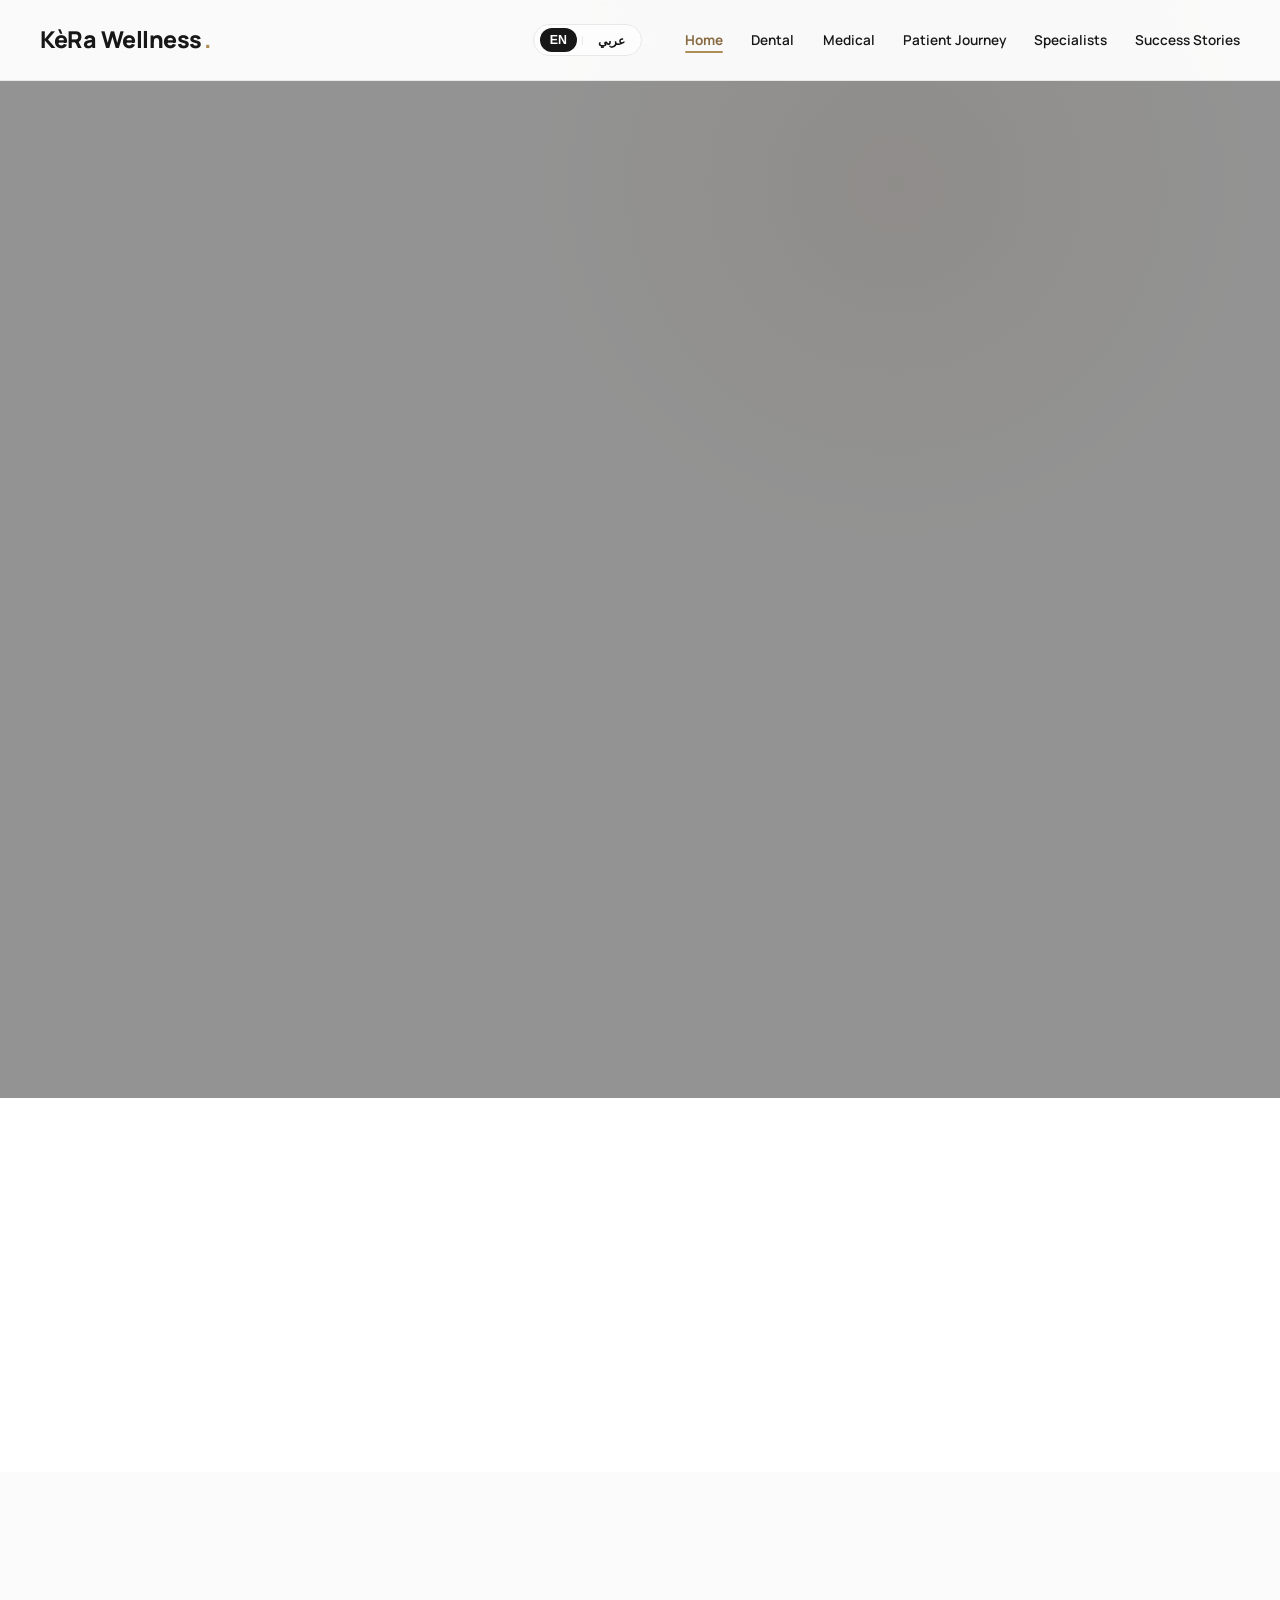
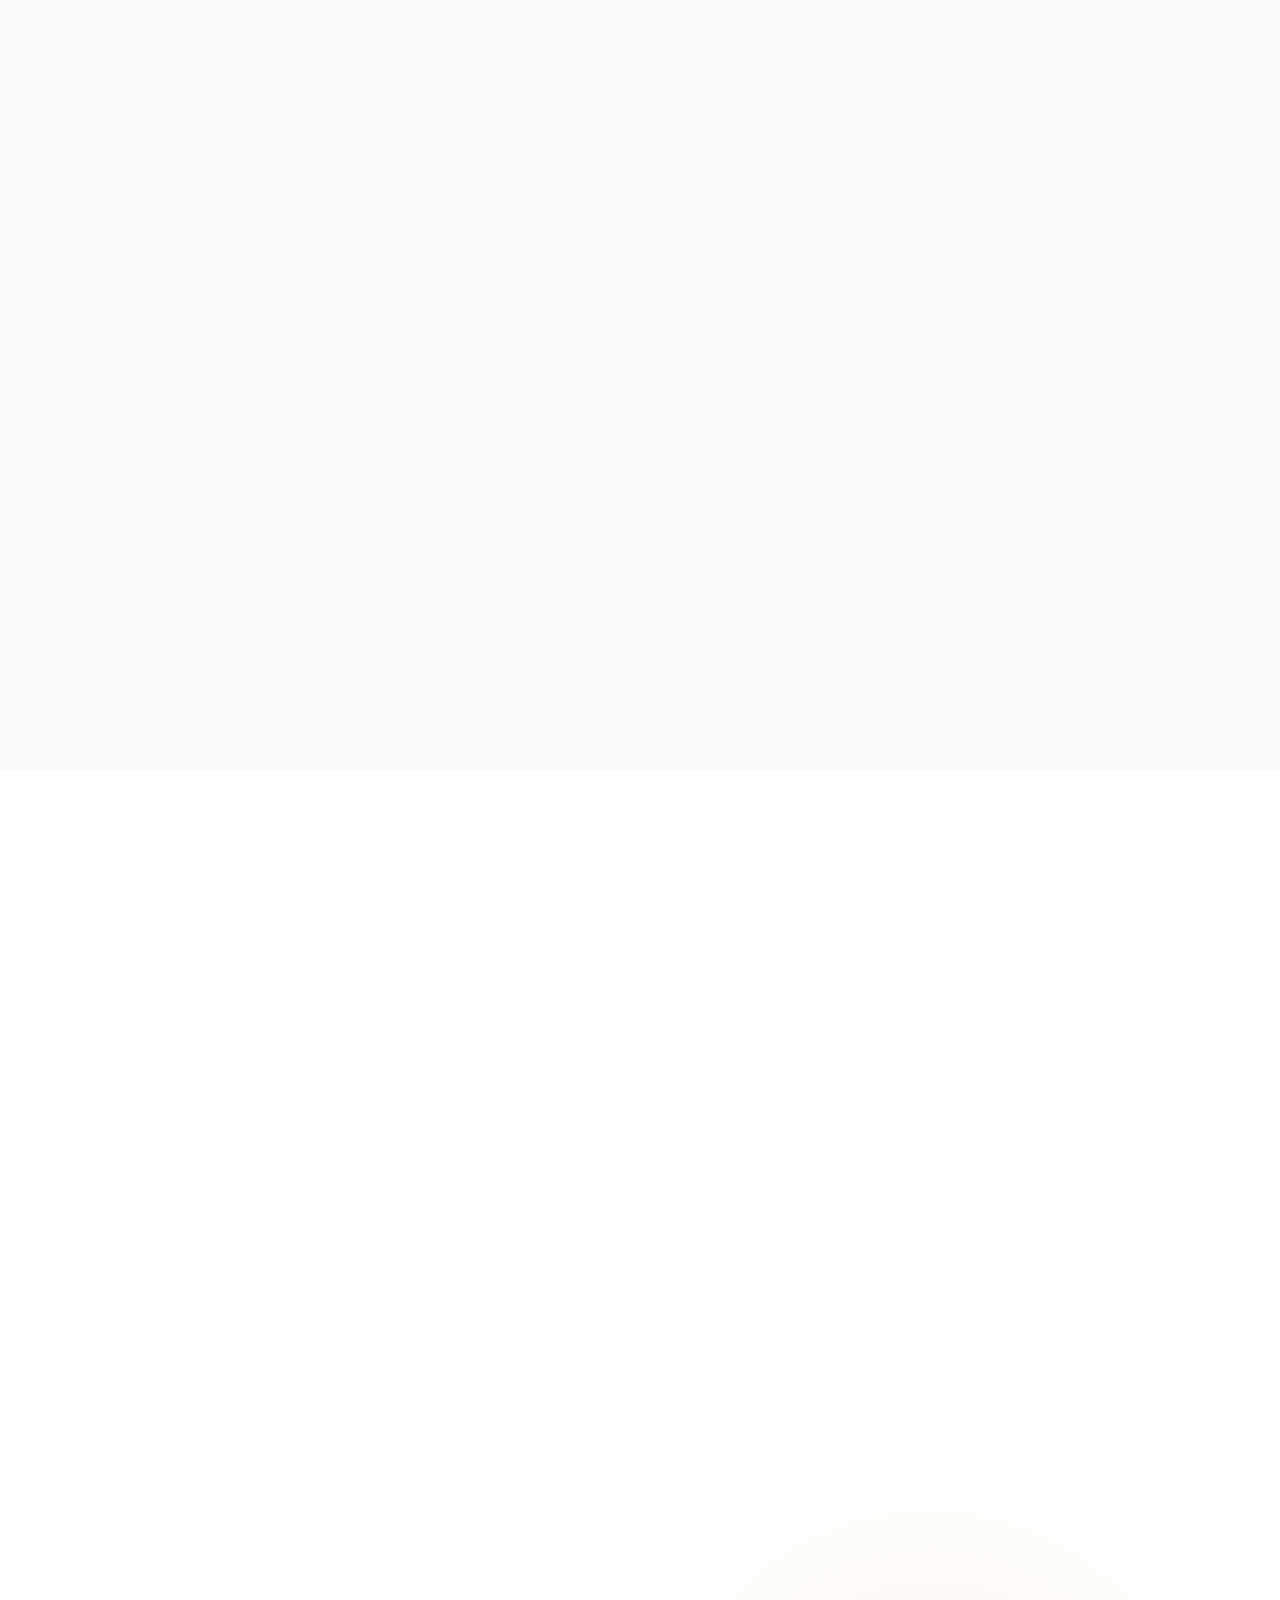
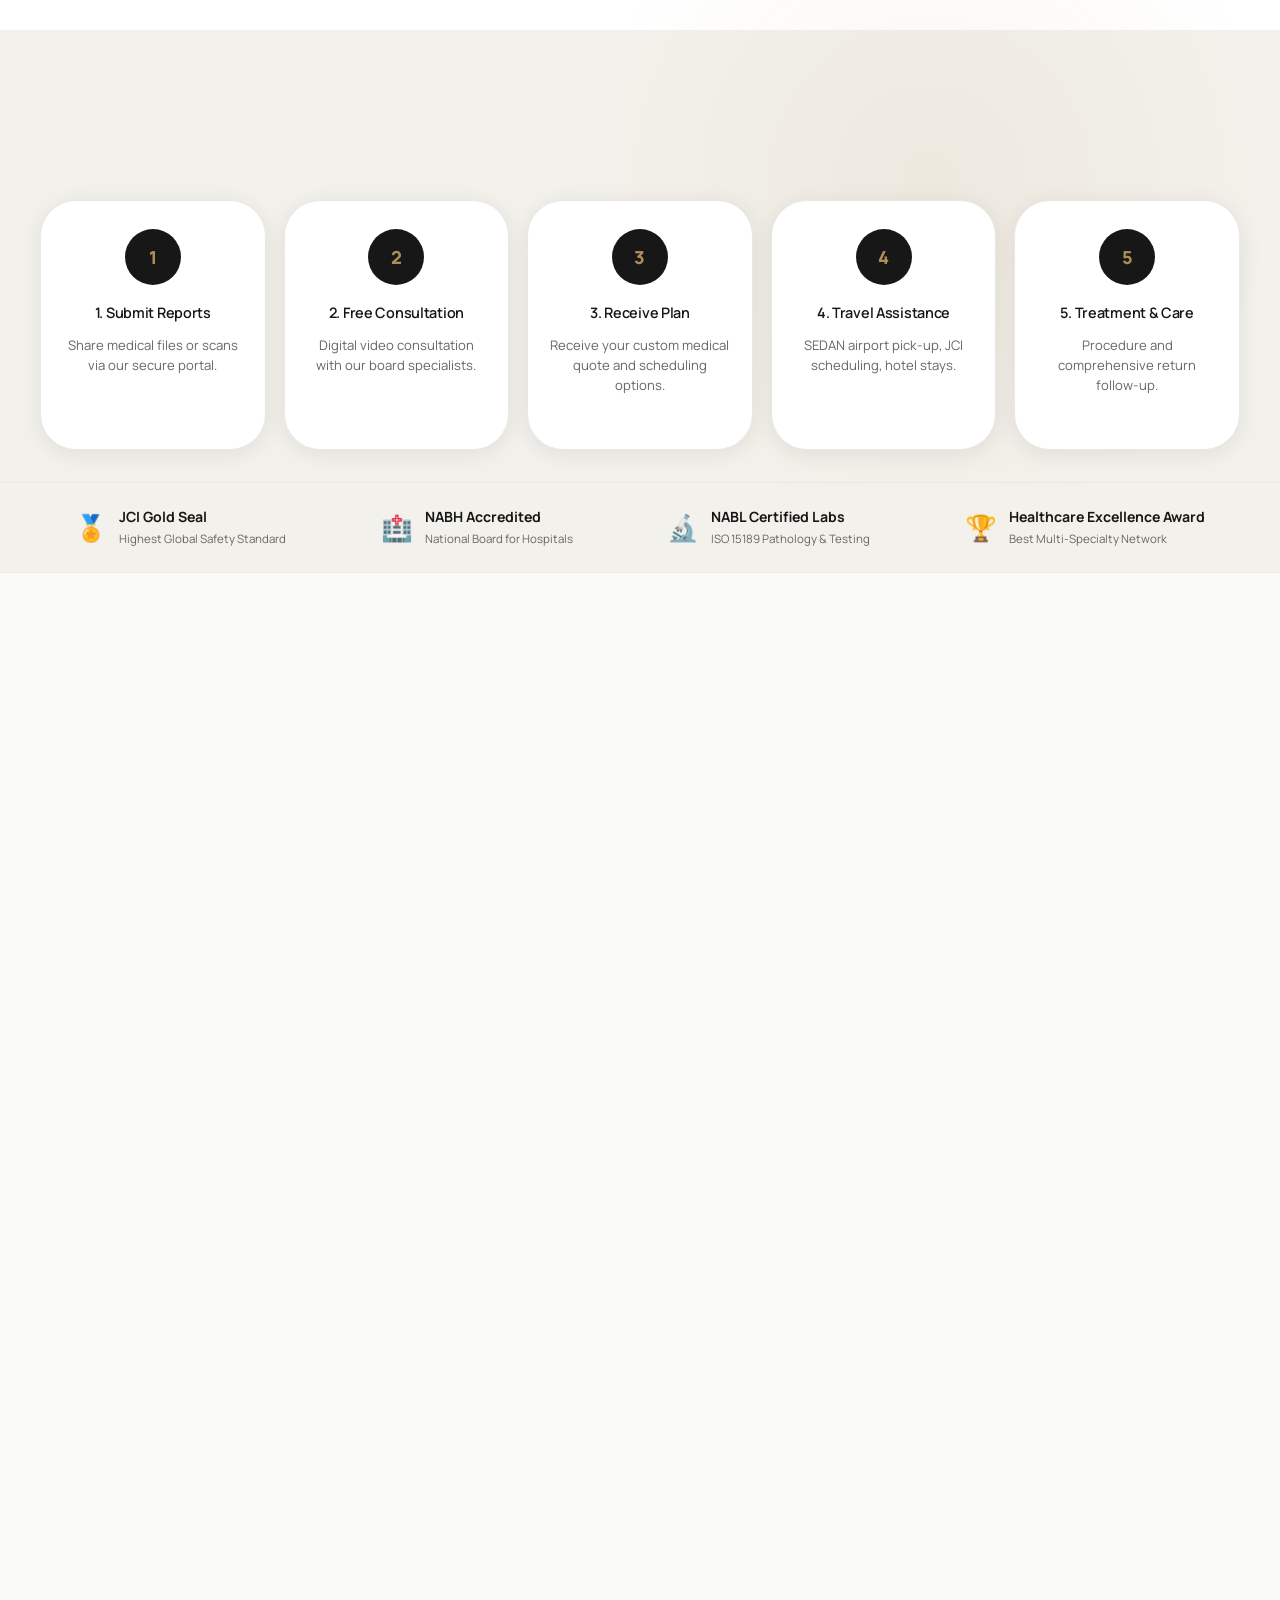
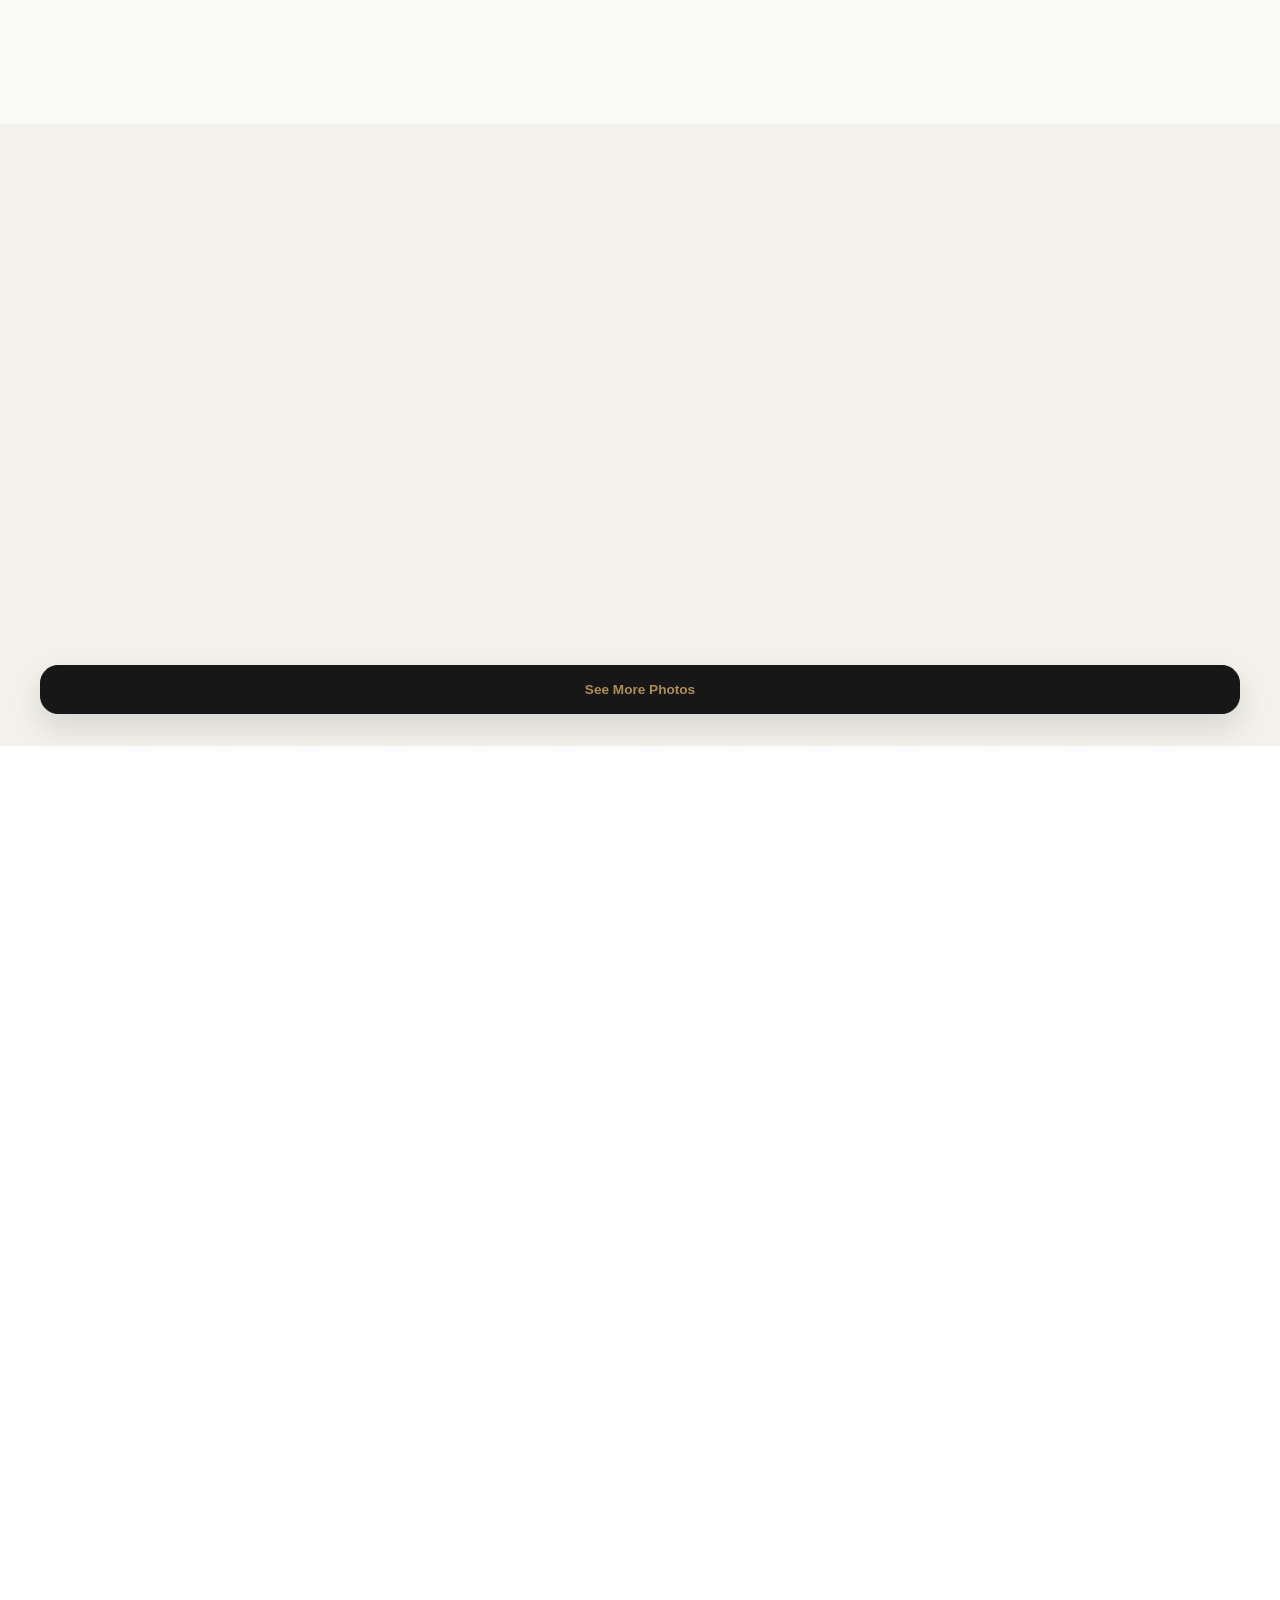
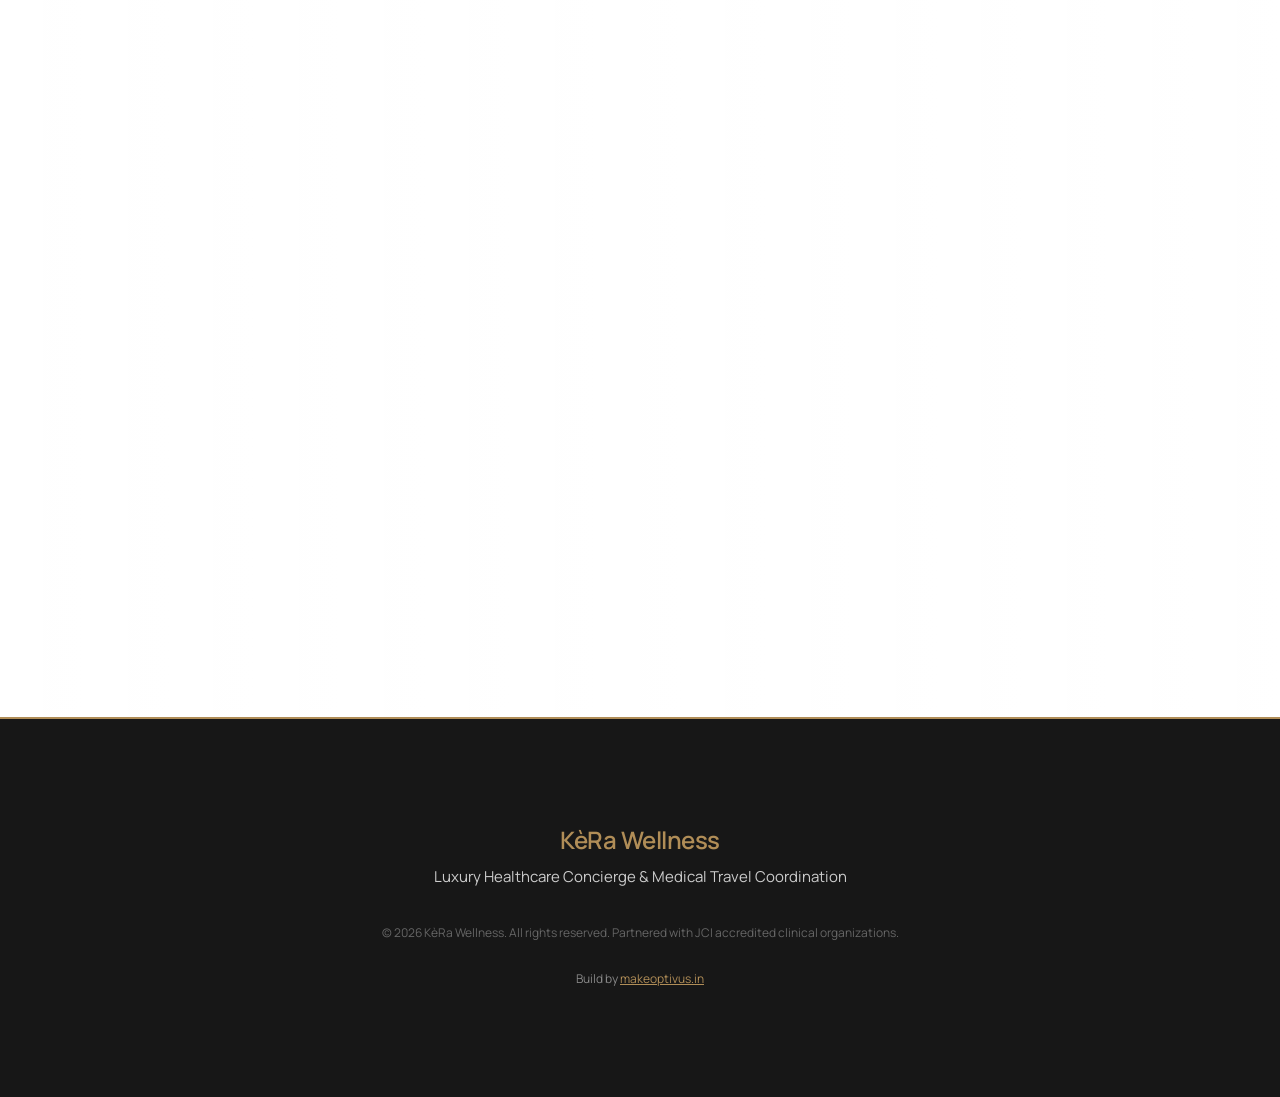
==== index.html @ e4a244b5 "Add responsive doctors directory with compact 2x2 mobile grid and fix image assets" ====
<!DOCTYPE html>
<html lang="en">

<head>
  <meta charset="UTF-8">
  <meta name="viewport" content="width=device-width, initial-scale=1.0">
  <title>Global Dental Tourism in India | Save up to 80% on Implants &amp; Smile Makeovers | KèRa Wellness</title>
  <meta name="description"
    content="World-class dental tourism in India for international patients from USA, UK, Australia, Europe &amp; UAE. Save 70% to 80% on Nobel Biocare implants, veneers, and All-on-4 in JCI-accredited clinics.">
  <link rel="canonical" href="https://kerawellness.in/">
  
  <!-- OpenGraph Meta Tags -->
  <meta property="og:title" content="Global Dental Tourism in India | Save up to 80% on Implants &amp; Smile Makeovers | KèRa Wellness">
  <meta property="og:description" content="World-class dental tourism in India for international patients from USA, UK, Australia, Europe &amp; UAE. Save 70% to 80% on Nobel Biocare implants, veneers, and All-on-4 in JCI-accredited clinics.">
  <meta property="og:image" content="https://kerawellness.in/assets/images/og-image.png">
  <meta property="og:url" content="https://kerawellness.in/">
  <meta property="og:type" content="website">
  <meta property="og:site_name" content="KèRa Wellness">
  <meta property="og:locale" content="en_US">

  <!-- Schema.org Structured Data -->
  <script type="application/ld+json">
  {
    "@context": "https://schema.org",
    "@type": "MedicalBusiness",
    "name": "KèRa Wellness - Dental Tourism",
    "alternateName": "Kera Wellness Dental Tourism",
    "url": "https://kerawellness.in/",
    "logo": "https://kerawellness.in/assets/images/og-image.png",
    "description": "World-class dental tourism in India for international patients from USA, UK, Australia, Europe & UAE. Save up to 80% on implants, smile makeovers, veneers, and full-mouth rehabilitation in JCI accredited clinics.",
    "telephone": "+91-99411-94191",
    "contactPoint": {
      "@type": "ContactPoint",
      "telephone": "+91-99411-94191",
      "contactType": "customer service",
      "availableLanguage": ["en", "ar"]
    },
    "sameAs": [
      "https://wa.me/919941194191"
    ]
  }
  </script>

  <link rel="preconnect" href="https://fonts.googleapis.com">
  <link rel="preconnect" href="https://fonts.gstatic.com" crossorigin>
  <link href="https://fonts.googleapis.com/css2?family=Manrope:wght@300;400;500;600;700;800&family=Cairo:wght@400;600;700;800&display=swap"
    rel="stylesheet">
  <link rel="stylesheet" href="./assets/css/styles.min.css">
  <script src="./assets/js/language-switch.min.js"></script>
  <style>
    /* Styling adjustments specifically for the Black, Gold and White Luxury look */
    html, body {
      overflow-x: hidden;
      overflow-x: clip;
      max-width: 100vw;
      width: 100%;
      margin: 0;
      padding: 0;
      box-sizing: border-box;
    }
    body {
      background: var(--white);
      color: var(--text-dark);
    }
    nav {
      position: fixed;
      top: 0;
      left: 0;
      right: 0;
      width: 100%;
      max-width: 100vw;
      box-sizing: border-box;
      background: rgba(255, 255, 255, 0.95);
      border-bottom: 1.5px solid var(--border-gray);
      z-index: 999;
    }
    .hero {
      position: relative;
      width: 100% !important;
      max-width: 100vw !important;
      box-sizing: border-box !important;
      color: white;
      padding-top: clamp(6.25rem, 12vw, 8rem);
      min-height: 85svh;
      display: flex;
      align-items: center;
      overflow: hidden;
      background: transparent !important;
    }
    .video-background {
      position: absolute;
      top: 0;
      left: 0;
      right: 0;
      bottom: 0;
      width: 100% !important;
      min-width: 100% !important;
      height: 100%;
      z-index: 1;
      overflow: hidden;
    }
    .video-background video {
      width: 100%;
      height: 100%;
      min-width: 100%;
      object-fit: cover;
      opacity: 0;
      filter: saturate(0.95) contrast(1.05);
      transition: opacity 0.8s ease;
    }
    .video-background video.is-loaded {
      opacity: 1;
    }
    .video-overlay {
      position: absolute;
      top: 0;
      left: 0;
      right: 0;
      bottom: 0;
      width: 100% !important;
      min-width: 100% !important;
      height: 100%;
      background: rgba(17, 17, 17, 0.45);
      z-index: 2;
    }
    .hero .container {
      position: relative;
      z-index: 3;
      width: 100% !important;
      max-width: 1280px;
      margin: 0 auto;
      box-sizing: border-box;
    }
    .hero h1 {
      color: white;
    }
    .hero p {
      color: rgba(255, 255, 255, 0.82);
    }
    .hero-badge {
      background: rgba(17, 17, 17, 0.52);
      color: white;
      border: 1px solid rgba(255, 255, 255, 0.12);
    }
    .hero-box {
      background: rgba(17, 17, 17, 0.52);
      border: 1px solid rgba(255, 255, 255, 0.12);
      color: white;
    }
    .hero-box h3 {
      color: white;
    }
    .hero-box p {
      color: rgba(255, 255, 255, 0.78);
    }
    .btn-outline {
      color: var(--black);
      border: 2px solid var(--black);
    }
    .btn-outline:hover {
      background: rgba(0,0,0,0.05);
    }
    .why-us {
      background: var(--white) !important;
      color: var(--text-dark) !important;
    }
    .why-us h2 {
      color: var(--black) !important;
    }
    .why-us p {
      color: var(--text-muted) !important;
    }
    .why-card {
      background: var(--bg-secondary);
      border: 1.5px solid var(--border-gray);
    }
    .why-card h3 {
      color: var(--black);
    }
    .why-card p {
      color: var(--text-muted);
    }
    .process {
      background: var(--bg-secondary) !important;
      color: var(--text-dark) !important;
    }
    .process h2 {
      color: var(--black) !important;
    }
    .process-card {
      background: var(--white);
      border: 1.5px solid var(--border-gray);
      text-align: center;
      align-items: center;
    }
    .process-card h3 {
      color: var(--black);
    }
    .process-card p {
      color: var(--text-muted);
    }
    .process-number {
      background: var(--black);
      color: var(--gold);
    }
    .process-line {
      background: linear-gradient(to right, var(--gold), rgba(var(--gold-rgb), 0));
    }
    .cta {
      background: linear-gradient(to right, rgba(255,255,255,0.92), rgba(255,255,255,0.98)),
                  url("https://images.unsplash.com/photo-1520607162513-77705c0f0d4a?q=80&w=2200&auto=format&fit=crop") center/cover no-repeat;
      color: var(--text-dark);
    }
    .cta h2 {
      color: var(--black);
    }
    .cta p {
      color: var(--text-muted);
    }
    form {
      background: var(--bg-secondary);
      border: 1.5px solid var(--gold);
    }
    .form-label {
      color: var(--black);
    }
    input, select, textarea {
      border: 1px solid var(--border-gray);
    }
    .form-note {
      color: var(--text-muted);
    }
    footer {
      background: var(--black);
      border-top: 2px solid var(--gold);
    }
  </style>
</head>

<body>

  <!-- Floating Consultation Callback Trigger (Callback Modal is active on desktop) -->
  <button class="floating-callback-btn" id="openCallbackBtn" aria-label="Request Instant Callback">
    <svg fill="currentColor" viewBox="0 0 24 24">
      <path d="M6.62 10.79a15.15 15.15 0 0 0 6.59 6.59l2.2-2.2a1 1 0 0 1 1.11-.27 11.36 11.36 0 0 0 3.58.57 1 1 0 0 1 1 1V20a1 1 0 0 1-1 1A17 17 0 0 1 3 4a1 1 0 0 1 1-1h3.5a1 1 0 0 1 1 1 11.36 11.36 0 0 0 .57 3.58 1 1 0 0 1-.27 1.11z"/>
    </svg>
  </button>

  <!-- Instant Callback Modal -->
  <div class="callback-modal" id="callbackModal">
    <div class="callback-modal-content">
      <button class="callback-modal-close" id="closeCallbackBtn" aria-label="Close modal">&times;</button>
      <h3 class="lang-en">Instant VIP Callback</h3>
      <h3 class="lang-ar">اتصال فوري لكبار الشخصيات</h3>
      <p class="lang-en">Enter your details below. A dedicated healthcare coordinator will call you back on WhatsApp within 15 minutes.</p>
      <p class="lang-ar">أدخل بياناتك أدناه. سيتصل بك منسق رعاية صحية مخصص على واتساب في غضون 15 دقيقة.</p>
      <form id="modalCallbackForm">
        <input type="text" name="name" class="lang-en" placeholder="Your Name" required>
        <input type="text" name="name_ar" class="lang-ar" placeholder="الاسم الكامل" required>
        <input type="tel" name="phone" placeholder="WhatsApp (e.g. +971...)" required>
        <button type="submit" class="btn btn-primary" style="width: 100%; background: var(--black); color: var(--gold); border-color: var(--black);">
          <span class="lang-en">Request Callback Now</span>
          <span class="lang-ar">طلب اتصال الآن</span>
        </button>
      </form>
      <div id="modalSuccess" style="display: none; color: #16a34a; margin-top: 15px; font-weight: 700;">
        <span class="lang-en">✓ Request received! We will call you shortly.</span>
        <span class="lang-ar">✓ تم استلام الطلب! سنتصل بك قريبًا.</span>
      </div>
    </div>
  </div>

  <!-- Patient Review Modal -->
  <div class="review-modal" id="reviewModal" onclick="closeReviewModal(event)">
    <div class="review-modal-content" onclick="event.stopPropagation()">
      <button type="button" class="review-modal-close" onclick="closeReviewModal()" aria-label="Close review">&times;</button>
      <div class="review-modal-header">
        <div class="review-modal-avatar" id="modalAvatar">M</div>
        <div class="review-modal-info">
          <h3 id="modalName">PATIENT NAME</h3>
          <div class="stars" style="color: var(--gold); font-size: 13px; margin-top: 3px;">&#9733;&#9733;&#9733;&#9733;&#9733;</div>
        </div>
      </div>
      <div class="review-modal-body" id="modalText"></div>
    </div>
  </div>

  <!-- Persistent Mobile Bottom Sticky CTA -->
  <div class="mobile-sticky-cta">
    <a href="https://wa.me/919941194191" class="btn btn-whatsapp" target="_blank" rel="noopener noreferrer">
      <span class="lang-en">WhatsApp</span>
      <span class="lang-ar">واتساب</span>
    </a>
    <button class="btn btn-primary" id="mobileCallbackTrigger" style="background: var(--black); color: var(--gold); border-color: var(--black);">
      <span class="lang-en">Free Consultation</span>
      <span class="lang-ar">استشارة مجانية</span>
    </button>
  </div>

  <nav>
    <div class="container nav-wrapper">
      <a href="index.html" class="logo" style="color: var(--black);">KèRa Wellness<span style="color: var(--gold);">.</span></a>
      <div class="nav-links">
        <div class="lang-switcher lang-switcher-desktop">
          <button onclick="setLanguage('en')" class="lang-btn btn-lang-en active" id="btn-lang-en">EN</button>
          <span>|</span>
          <button onclick="setLanguage('ar')" class="lang-btn btn-lang-ar" id="btn-lang-ar">عربي</button>
        </div>
        <a href="index.html" class="lang-en active">Home</a>
        <a href="index.html" class="lang-ar active">الرئيسية</a>
        <a href="assets/dental.html" class="lang-en">Dental</a>
        <a href="assets/dental.html" class="lang-ar">طب الأسنان</a>
        <a href="assets/medical.html" class="lang-en">Medical</a>
        <a href="assets/medical.html" class="lang-ar">الطب العام</a>
        <a href="#journey" class="lang-en">Patient Journey</a>
        <a href="#journey" class="lang-ar">رحلة المريض</a>
        <a href="assets/doctors.html" class="lang-en">Specialists</a>
        <a href="assets/doctors.html" class="lang-ar">الأطباء</a>
        <a href="#testimonials" class="lang-en">Success Stories</a>
        <a href="#testimonials" class="lang-ar">قصص النجاح</a>
      </div>
      <div class="lang-switcher lang-switcher-mobile">
        <button onclick="setLanguage('en')" class="lang-btn btn-lang-en active">EN</button>
        <span>|</span>
        <button onclick="setLanguage('ar')" class="lang-btn btn-lang-ar">عربي</button>
      </div>
      <button class="burger-menu-btn" id="burgerMenuBtn" aria-label="Toggle Menu">
        <span></span>
        <span></span>
        <span></span>
      </button>
    </div>
  </nav>

  <!-- Hero Section -->
  <section class="hero">
    <div class="video-background">
      <video autoplay muted loop playsinline preload="auto" id="heroVideo" referrerpolicy="no-referrer">
        <source src="assets/videos/homepage.mp4" type="video/mp4">
      </video>
      <div class="video-overlay"></div>
    </div>
    <div class="container">
      <div class="hero-content" data-reveal style="max-width: 860px; position: relative; z-index: 3;">
        <div class="hero-badge">
          <span class="lang-en">Global Dental Tourism Concierge</span>
          <span class="lang-ar">بوابة سياحة الأسنان العلاجية العالمية</span>
        </div>
        <h1>
          <span class="lang-en">World-Class Dental Care at 70% to 80% Less Than US, UK &amp; UAE</span>
          <span class="lang-ar">احصل على رعاية أسنان عالمية بتوفير يصل إلى 80% مقارنة بأمريكا وبريطانيا ودبي</span>
        </h1>
        <p class="lang-en">Save up to 80% on premium Nobel Biocare &amp; Straumann implants, E-max veneers, and smile makeovers in internationally accredited JCI partner clinics. Complete luxury concierge with airport VIP transfers, hotel stays, and English/Arabic support.</p>
        <p class="lang-ar">وفر حتى 80% على أنظمة زراعة الأسنان Nobel Biocare و Straumann وفينير إيماكس في أرقى العيادات المعتمدة من JCI. تشمل خدماتنا ترتيبات السفر الفاخرة والاستقبال من المطار والإقامة الفندقية والمتابعة المستمرة.</p>
        <div class="hero-buttons">
          <a href="#consultation" class="btn btn-primary" style="background: var(--black); color: var(--gold); border-color: var(--black);">
            <span class="lang-en">Get Free Treatment Plan</span>
            <span class="lang-ar">احصل على خطة علاج مجانية</span>
          </a>
          <a href="https://wa.me/919941194191" class="btn btn-whatsapp" target="_blank" rel="noopener noreferrer">
            <span class="lang-en">Chat on WhatsApp</span>
            <span class="lang-ar">تحدث معنا على واتساب</span>
          </a>
        </div>
        <div class="hero-bottom" style="margin-top: 1rem;">
          <div class="hero-box">
            <h3 class="lang-en">Global Patients</h3>
            <h3 class="lang-ar">مرضى حول العالم</h3>
            <p class="lang-en">USA, UK, AUS &amp; GCC</p>
            <p class="lang-ar">أمريكا، بريطانيا، والخليج</p>
          </div>
          <div class="hero-box">
            <h3 class="lang-en">Up to 80% Savings</h3>
            <h3 class="lang-ar">توفير حتى 80%</h3>
            <p class="lang-en">India Cost Advantage</p>
            <p class="lang-ar">الميزة التنافسية للتكلفة في الهند</p>
          </div>
          <div class="hero-box">
            <h3 class="lang-en">World-Class Quality</h3>
            <h3 class="lang-ar">جودة معتمدة دولياً</h3>
            <p class="lang-en">JCI &amp; NABH Trust</p>
            <p class="lang-ar">اعتماد JCI و NABH الموثوق</p>
          </div>
        </div>
      </div>
    </div>
  </section>

  <!-- Section 2: Treatment Selector (funnel gateway) -->
  <section class="treatment-selector" style="background: #ffffff; padding: var(--section-py) 0;">
    <div class="container">
      <div class="section-title" data-reveal>
        <h2 class="lang-en">Select Your Care Specialty</h2>
        <h2 class="lang-ar">اختر تخصصك الطبي</h2>
        <p class="lang-en">Which medical category are you looking for? Tap to view sub-treatments and link to dedicated resources.</p>
        <p class="lang-ar">ما هي الفئة الطبية التي تبحث عنها؟ اضغط لعرض العلاجات الفرعية والروابط الطبية المخصصة.</p>
      </div>

      <div class="treatment-selector-container" data-reveal>
        <!-- Dental Selector Card -->
        <div class="selector-card" id="dentalCard" onclick="toggleSelector('dental')">
          <h3>
            <span class="lang-en">🦷 Dental Treatments</span>
            <span class="lang-ar">🦷 علاجات الأسنان</span>
          </h3>
          <p class="selector-subtext lang-en">Implants, Veneers, All-on-4, Full Reconstruction</p>
          <p class="selector-subtext lang-ar">زراعة الأسنان، الفينير، زراعة الكل في 4، إعادة التأهيل الكامل</p>
        </div>

        <!-- Medical Selector Card -->
        <div class="selector-card" id="medicalCard" onclick="toggleSelector('medical')">
          <h3>
            <span class="lang-en">❤️ Medical Treatments</span>
            <span class="lang-ar">❤️ العلاجات الطبية</span>
          </h3>
          <p class="selector-subtext lang-en">Cardiology, Joint Reconstruction, IVF, Oncology</p>
          <p class="selector-subtext lang-ar">أمراض القلب، زراعة المفاصل، أطفال الأنابيب، الأورام</p>
        </div>
      </div>

      <!-- Dental Results Grid -->
      <div class="selector-results" id="dentalResults">
        <div style="background: var(--gold-light); padding: 2rem; border-radius: 20px; border: 1px solid rgba(var(--gold-rgb), 0.35);">
          <h4 style="margin-bottom: 1.5rem; text-align: center; color: var(--black);" class="lang-en">Select Dental Sub-Treatment</h4>
          <h4 style="margin-bottom: 1.5rem; text-align: center; color: var(--black);" class="lang-ar">اختر علاج الأسنان الفرعي</h4>
          <div class="treatment-subgrid">
            <a href="assets/dental.html#implants" class="subgrid-item">
              <span class="lang-en">Dental Implants</span>
              <span class="lang-ar">زراعة الأسنان</span>
            </a>
            <a href="assets/dental.html#rehab" class="subgrid-item">
              <span class="lang-en">Full Mouth Rehabilitation</span>
              <span class="lang-ar">إعادة تأهيل كامل للفم</span>
            </a>
            <a href="assets/dental.html#all4" class="subgrid-item">
              <span class="lang-en">All-on-4 Implants</span>
              <span class="lang-ar">زراعة الأسنان الكل في 4</span>
            </a>
            <a href="assets/dental.html#all6" class="subgrid-item">
              <span class="lang-en">All-on-6 Implants</span>
              <span class="lang-ar">زراعة الأسنان الكل في 6</span>
            </a>
            <a href="assets/dental.html#veneers" class="subgrid-item">
              <span class="lang-en">Porcelain Veneers</span>
              <span class="lang-ar">فينير البورسلين</span>
            </a>
            <a href="assets/dental.html#makeover" class="subgrid-item">
              <span class="lang-en">Smile Makeover</span>
              <span class="lang-ar">تجميل الابتسامة</span>
            </a>
            <a href="assets/dental.html#crowns" class="subgrid-item">
              <span class="lang-en">Zirconia Crowns</span>
              <span class="lang-ar">تيجان الزيركون</span>
            </a>
            <a href="assets/dental.html#rct" class="subgrid-item">
              <span class="lang-en">Root Canal Treatment</span>
              <span class="lang-ar">علاج عصب الأسنان</span>
            </a>
            <a href="assets/dental.html#ortho" class="subgrid-item">
              <span class="lang-en">Orthodontics</span>
              <span class="lang-ar">تقويم الأسنان</span>
            </a>
            <a href="assets/dental.html#cosmetic" class="subgrid-item">
              <span class="lang-en">Cosmetic Dentistry</span>
              <span class="lang-ar">طب الأسنان التجميلي</span>
            </a>
          </div>
          <div style="text-align: center; margin-top: 1.5rem;">
            <a href="assets/dental.html" class="btn btn-primary" style="background: var(--black); color: var(--gold); border-color: var(--black);">
              <span class="lang-en">View Dedicated Dental Page</span>
              <span class="lang-ar">عرض صفحة طب الأسنان المخصصة</span>
            </a>
          </div>
        </div>
      </div>

      <!-- Medical Results Grid -->
      <div class="selector-results" id="medicalResults">
        <div style="background: var(--gold-light); padding: 2rem; border-radius: 20px; border: 1px solid rgba(var(--gold-rgb), 0.35);">
          <h4 style="margin-bottom: 1.5rem; text-align: center; color: var(--black);" class="lang-en">Select Medical Specialties</h4>
          <h4 style="margin-bottom: 1.5rem; text-align: center; color: var(--black);" class="lang-ar">اختر التخصصات الطبية</h4>
          <div class="treatment-subgrid">
            <a href="assets/medical.html#cardiology" class="subgrid-item">
              <span class="lang-en">Cardiology (Heart)</span>
              <span class="lang-ar">أمراض القلب</span>
            </a>
            <a href="assets/medical.html#ortho" class="subgrid-item">
              <span class="lang-en">Orthopedics (Knee/Hip)</span>
              <span class="lang-ar">جراحة العظام (الركبة/الفخذ)</span>
            </a>
            <a href="assets/medical.html#oncology" class="subgrid-item">
              <span class="lang-en">Oncology (Cancer)</span>
              <span class="lang-ar">علاج الأورام (السرطان)</span>
            </a>
            <a href="assets/medical.html#ivf" class="subgrid-item">
              <span class="lang-en">IVF &amp; Fertility Care</span>
              <span class="lang-ar">أطفال الأنابيب وتنشيط الخصوبة</span>
            </a>
            <a href="assets/medical.html#neurology" class="subgrid-item">
              <span class="lang-en">Neurology</span>
              <span class="lang-ar">طب وجراحة الأعصاب</span>
            </a>
            <a href="assets/medical.html#cosmeticsurg" class="subgrid-item">
              <span class="lang-en">Cosmetic Surgery</span>
              <span class="lang-ar">جراحة التجميل</span>
            </a>
            <a href="assets/medical.html#bariatric" class="subgrid-item">
              <span class="lang-en">Bariatric Surgery</span>
              <span class="lang-ar">جراحات السمنة</span>
            </a>
            <a href="assets/medical.html#transplant" class="subgrid-item">
              <span class="lang-en">Organ Transplant</span>
              <span class="lang-ar">زراعة الأعضاء</span>
            </a>
            <a href="assets/medical.html#spine" class="subgrid-item">
              <span class="lang-en">Spine Surgery</span>
              <span class="lang-ar">جراحة العمود الفقري</span>
            </a>
          </div>
          <div style="text-align: center; margin-top: 1.5rem;">
            <a href="assets/medical.html" class="btn btn-primary" style="background: var(--black); color: var(--gold); border-color: var(--black);">
              <span class="lang-en">View Dedicated Medical Page</span>
              <span class="lang-ar">عرض الصفحة الطبية المخصصة</span>
            </a>
          </div>
        </div>
      </div>

    </div>
  </section>

  <!-- Section 3: Savings Calculator -->
  <section class="savings-calc" style="background: #fbfbfb; padding: var(--section-py) 0;">
    <div class="container">
      <div class="section-title" data-reveal>
        <h2 class="lang-en">Interactive Savings Calculator</h2>
        <h2 class="lang-ar">حاسبة التوفير التفاعلية</h2>
        <p class="lang-en">Estimate the massive cost benefits of world-class dental &amp; medical care in India vs. your home country in real-time.</p>
        <p class="lang-ar">احسب التوفير المالي الضخم عند اختيار رعاية الأسنان المتميزة في الهند مقارنة ببلدك في الوقت الفعلي.</p>
      </div>

      <div class="calc-container" data-reveal style="max-width: 960px;">
        
        <!-- Step 1: Select Category Segment Control -->
        <div class="calc-category-selector">
          <button class="category-btn active" id="catBtnDental" onclick="setCalcCategory('dental')">
            <span class="lang-en">🦷 Dental Care</span>
            <span class="lang-ar">🦷 علاج الأسنان</span>
          </button>
          <button class="category-btn" id="catBtnMedical" onclick="setCalcCategory('medical')">
            <span class="lang-en">❤️ Medical Care</span>
            <span class="lang-ar">❤️ الرعاية الطبية</span>
          </button>
        </div>

        <div class="calc-field-group">
          <!-- Step 2: Select Treatment Dropdown -->
          <div class="calc-field-item">
            <label>
              <span class="lang-en">Select Treatment</span>
              <span class="lang-ar">اختر العلاج</span>
            </label>
            <select id="calcTreatment" class="lang-en" onchange="runCalculation()">
              <!-- Populated dynamically by JS -->
            </select>
            <select id="calcTreatmentAr" class="lang-ar" onchange="runCalculation()">
              <!-- Populated dynamically by JS -->
            </select>
          </div>
          
          <div class="calc-field-item">
            <label>
              <span class="lang-en">Country (From)</span>
              <span class="lang-ar">بلد الإقامة</span>
            </label>
            <select id="calcCountry" class="lang-en" onchange="runCalculation()">
              <option value="US" selected>United States</option>
              <option value="UK">United Kingdom</option>
              <option value="AU">Australia</option>
              <option value="CA">Canada</option>
              <option value="EU">Europe</option>
              <option value="AE">United Arab Emirates</option>
            </select>
            <select id="calcCountryAr" class="lang-ar" onchange="runCalculation()">
              <option value="US">الولايات المتحدة</option>
              <option value="UK">المملكة المتحدة</option>
              <option value="AU">أستراليا</option>
              <option value="CA">كندا</option>
              <option value="EU">أوروبا</option>
              <option value="AE" selected>الإمارات العربية المتحدة</option>
            </select>
          </div>
          
          <!-- Step 3: Dynamic Quantity ( Medically Relevant Options ) -->
          <div class="calc-field-item calc-qty-wrapper" id="calcQtyWrapper">
            <label id="calcQtyLabel">
              <span class="lang-en">Quantity</span>
              <span class="lang-ar">الكمية</span>
            </label>
            <select id="calcQtySelect" onchange="runCalculation()">
              <!-- Populated dynamically by JS -->
            </select>
          </div>
        </div>

        <div class="calc-result-wrapper" style="border-top: 1px solid rgba(var(--gold-rgb), 0.2); padding-top: 2rem;">
          <div class="comparison-bars">
            <div class="bar-item">
              <div class="bar-label">
                <span class="lang-en" id="lblHomeCountryCost">US Average Cost</span>
                <span class="lang-ar" id="lblHomeCountryCostAr">متوسط التكلفة في بلدك</span>
                <span id="resDubaiPrice" style="color: #ea580c; font-weight:800;">$8,640</span>
              </div>
              <div class="bar-track">
                <div class="bar-fill dubai" id="resDubaiBar" style="width: 100%; background: #ea580c;"></div>
              </div>
            </div>
            <div class="bar-item">
              <div class="bar-label">
                <span class="lang-en">India Premier Package Cost</span>
                <span class="lang-ar">تكلفة باقة الهند الممتازة</span>
                <span id="resIndiaPrice" style="color: var(--black); font-weight:800;">$2,700</span>
              </div>
              <div class="bar-track">
                <div class="bar-fill india" id="resIndiaBar" style="width: 31.25%; background: linear-gradient(90deg, var(--gold-dark), var(--gold));"></div>
              </div>
            </div>
          </div>
          
          <div class="savings-card" style="display: flex; flex-direction: column; gap: 0.75rem;">
            <div>
              <h4 class="lang-en">Estimated Savings</h4>
              <h4 class="lang-ar">التوفير التقديري</h4>
              <div class="savings-amount" id="resSavingsAmt" style="color: var(--gold); font-size: 2.25rem; font-weight: 800;">$5,940 (69% Saved)</div>
            </div>
            <a href="#consultation" class="btn btn-primary" onclick="setFormTreatment()" style="width: 100%; background: var(--black); color: var(--gold); border-color: var(--black); font-weight: 700;">
              <span class="lang-en">Get Free Treatment Plan</span>
              <span class="lang-ar">احصل على خطة علاج مجانية</span>
            </a>
            <a href="https://wa.me/919941194191" class="btn btn-whatsapp" target="_blank" rel="noopener noreferrer" style="width: 100%; font-weight: 700; display: inline-flex; align-items: center; justify-content: center; gap: 8px;">
              <span class="lang-en">Chat With Coordinator</span>
              <span class="lang-ar">تحدث مع منسق رعاية صحية</span>
            </a>
          </div>
        </div>
      </div>
    </div>
  </section>

  <!-- Section 4: Why Global Patients Choose India -->
  <section class="why-us" id="why" style="padding: var(--section-py) 0;">
    <div class="container">
      <div class="section-title" data-reveal>
        <h2 class="lang-en">Why Patients Worldwide Choose India for Dental Care</h2>
        <h2 class="lang-ar">لماذا يختار المرضى حول العالم الهند لعلاج الأسنان؟</h2>
        <p class="lang-en">World-class clinical protocols designed specifically to deliver premium care, massive savings, and zero waiting times.</p>
        <p class="lang-ar">معايير طبية عالمية مصممة خصيصاً لتوفير أعلى مستويات الجودة والتوفير المالي وبدون أي قوائم انتظار.</p>
      </div>
      <div class="why-grid">
        <div class="why-card card-hover" data-reveal>
          <div style="font-size: 28px; margin-bottom: 12px;">🏥</div>
          <h3 class="lang-en">Internationally Accredited Centers</h3>
          <h3 class="lang-ar">مراكز معتمدة دولياً</h3>
          <p class="lang-en">Partnering with premier JCI and NABH accredited dental hospitals with cutting-edge 3D CBCT technology.</p>
          <p class="lang-ar">شراكات مع مستشفيات وعيادات أسنان حاصلة على اعتمادات JCI و NABH الدولية وأحدث أجهزة التصوير ثلاثية الأبعاد.</p>
        </div>
        <div class="why-card card-hover" data-reveal data-reveal-delay="40">
          <div style="font-size: 28px; margin-bottom: 12px;">👨‍⚕️</div>
          <h3 class="lang-en">Globally Trained Specialists</h3>
          <h3 class="lang-ar">أطباء واستشاريون ذوو خبرة دولية</h3>
          <p class="lang-en">Maxillofacial surgeons and implantologists with US, UK, and European clinical fellowships.</p>
          <p class="lang-ar">جراحو وجه وفكين وأخصائيو زراعة حاصلون على زمالات طبية أمريكية وبريطانية وأوروبية.</p>
        </div>
        <div class="why-card card-hover" data-reveal data-reveal-delay="80">
          <div style="font-size: 28px; margin-bottom: 12px;">💰</div>
          <h3 class="lang-en">Up To 80% Lower Costs</h3>
          <h3 class="lang-ar">تكاليف أقل بنسبة تصل إلى 80%</h3>
          <p class="lang-en">Huge financial savings compared to private US, UK, Australia, and UAE dental quotes.</p>
          <p class="lang-ar">توفير مالي هائل مقارنة بعروض أسعار العيادات الخاصة في أمريكا وبريطانيا وأستراليا والإمارات.</p>
        </div>
        <div class="why-card card-hover" data-reveal data-reveal-delay="120">
          <div style="font-size: 28px; margin-bottom: 12px;">✈️</div>
          <h3 class="lang-en">Luxury Travel Concierge</h3>
          <h3 class="lang-ar">تنسيق سفر ورعاية فاخرة</h3>
          <p class="lang-en">Dedicated English and Arabic coordinators, airport VIP chauffeur, and 4/5-star accommodation bookings.</p>
          <p class="lang-ar">منسقون مخصصون باللغتين الإنجليزية والعربية، استقبال VIP من المطار، وحجوزات فندقية راقية.</p>
        </div>
        <div class="why-card card-hover" data-reveal data-reveal-delay="160">
          <div style="font-size: 28px; margin-bottom: 12px;">🏷️</div>
          <h3 class="lang-en">Transparent Fixed Pricing</h3>
          <h3 class="lang-ar">أسعار شفافة وباقات ثابتة</h3>
          <p class="lang-en">Guaranteed quote and custom schedule based on your digital scans before you book flights.</p>
          <p class="lang-ar">عرض سعر ثابت ومحدد مسبقاً بناءً على صور الأشعة الرقمية قبل حجز رحلتك بدون أي رسوم خفية.</p>
        </div>
      </div>
    </div>
  </section>

  <!-- Section 5: How It Works -->
  <section class="process" id="journey" style="padding: var(--section-py) 0;">
    <div class="container">
      <div class="section-title" data-reveal>
        <h2 class="lang-en">Seamless 5-Step Process</h2>
        <h2 class="lang-ar">رحلة علاج ميسرة في 5 خطوات</h2>
        <p class="lang-en">How we coordinate your premium medical journey flawlessly from start to finish.</p>
        <p class="lang-ar">كيف ننسق رحلتك العلاجية الفاخرة بمنتهى السلاسة من البداية وحتى العودة سالماً.</p>
      </div>
      <div class="process-grid process-grid--steps">
        <div class="process-card card-hover">
          <div class="process-top">
            <div class="process-number">1</div>
            <div class="process-line"></div>
          </div>
          <h3 class="lang-en">1. Submit Reports</h3>
          <h3 class="lang-ar">1. إرسال التقارير</h3>
          <p class="lang-en">Share medical files or scans via our secure portal.</p>
          <p class="lang-ar">شارك ملفاتك الطبية أو صور الأشعة عبر بوابتنا الآمنة.</p>
        </div>
        <div class="process-card card-hover">
          <div class="process-top">
            <div class="process-number">2</div>
            <div class="process-line"></div>
          </div>
          <h3 class="lang-en">2. Free Consultation</h3>
          <h3 class="lang-ar">2. استشارة مجانية</h3>
          <p class="lang-en">Digital video consultation with our board specialists.</p>
          <p class="lang-ar">استشارة مرئية رقمية مع أطبائنا الاستشاريين.</p>
        </div>
        <div class="process-card card-hover">
          <div class="process-top">
            <div class="process-number">3</div>
            <div class="process-line"></div>
          </div>
          <h3 class="lang-en">3. Receive Plan</h3>
          <h3 class="lang-ar">3. استلام الخطة</h3>
          <p class="lang-en">Receive your custom medical quote and scheduling options.</p>
          <p class="lang-ar">احصل على خطة علاجية مخصصة وعروض أسعار وتواريخ مقترحة.</p>
        </div>
        <div class="process-card card-hover">
          <div class="process-top">
            <div class="process-number">4</div>
            <div class="process-line"></div>
          </div>
          <h3 class="lang-en">4. Travel Assistance</h3>
          <h3 class="lang-ar">4. تنسيق السفر</h3>
          <p class="lang-en">SEDAN airport pick-up, JCI scheduling, hotel stays.</p>
          <p class="lang-ar">استقبال سيارة سيدان خاصة من المطار، تنسيق المستشفى، وحجز الفندق.</p>
        </div>
        <div class="process-card card-hover">
          <div class="process-top">
            <div class="process-number">5</div>
          </div>
          <h3 class="lang-en">5. Treatment &amp; Care</h3>
          <h3 class="lang-ar">5. العلاج والرعاية</h3>
          <p class="lang-en">Procedure and comprehensive return follow-up.</p>
          <p class="lang-ar">إجراء العملية بنجاح ومتابعة شاملة بعد العودة إلى وطنك.</p>
        </div>
      </div>
    </div>
  </section>

    
  <!-- Awards & Global Accreditations Ribbon -->
  <section class="trust-ribbon-section" style="background: var(--bg-secondary); padding: 1.5rem 0; border-top: 1px solid var(--border-gray); border-bottom: 1px solid var(--border-gray);">
    <div class="container">
      <div class="trust-bar-grid">
        <div class="trust-bar-item">
          <div class="trust-icon" style="font-size: 1.6rem; color: var(--gold);">🏅</div>
          <div class="trust-text" style="text-align: left;">
            <strong style="display: block; font-size: 0.88rem; color: var(--black);" class="lang-en">JCI Gold Seal</strong>
            <strong style="display: block; font-size: 0.88rem; color: var(--black);" class="lang-ar">اعتماد JCI الذهبي</strong>
            <span style="font-size: 0.72rem; color: var(--text-muted);" class="lang-en">Highest Global Safety Standard</span>
            <span style="font-size: 0.72rem; color: var(--text-muted);" class="lang-ar">أعلى معايير السلامة الدولية</span>
          </div>
        </div>
        <div class="trust-bar-item">
          <div class="trust-icon" style="font-size: 1.6rem; color: var(--gold);">🏥</div>
          <div class="trust-text" style="text-align: left;">
            <strong style="display: block; font-size: 0.88rem; color: var(--black);" class="lang-en">NABH Accredited</strong>
            <strong style="display: block; font-size: 0.88rem; color: var(--black);" class="lang-ar">اعتماد هيئة NABH</strong>
            <span style="font-size: 0.72rem; color: var(--text-muted);" class="lang-en">National Board for Hospitals</span>
            <span style="font-size: 0.72rem; color: var(--text-muted);" class="lang-ar">المجلس الوطني للمستشفيات</span>
          </div>
        </div>
        <div class="trust-bar-item">
          <div class="trust-icon" style="font-size: 1.6rem; color: var(--gold);">🔬</div>
          <div class="trust-text" style="text-align: left;">
            <strong style="display: block; font-size: 0.88rem; color: var(--black);" class="lang-en">NABL Certified Labs</strong>
            <strong style="display: block; font-size: 0.88rem; color: var(--black);" class="lang-ar">مختبرات معتمدة NABL</strong>
            <span style="font-size: 0.72rem; color: var(--text-muted);" class="lang-en">ISO 15189 Pathology & Testing</span>
            <span style="font-size: 0.72rem; color: var(--text-muted);" class="lang-ar">دقة تحاليل معتمدة دولياً</span>
          </div>
        </div>
        <div class="trust-bar-item">
          <div class="trust-icon" style="font-size: 1.6rem; color: var(--gold);">🏆</div>
          <div class="trust-text" style="text-align: left;">
            <strong style="display: block; font-size: 0.88rem; color: var(--black);" class="lang-en">Healthcare Excellence Award</strong>
            <strong style="display: block; font-size: 0.88rem; color: var(--black);" class="lang-ar">جائزة التميز الصحي</strong>
            <span style="font-size: 0.72rem; color: var(--text-muted);" class="lang-en">Best Multi-Specialty Network</span>
            <span style="font-size: 0.72rem; color: var(--text-muted);" class="lang-ar">أفضل شبكة مستشفيات متعددة التخصصات</span>
          </div>
        </div>
      </div>
    </div>
  </section>


  <!-- Section 6: Verified Patient Testimonials -->
  <section class="testimonials" id="testimonials" style="padding: var(--section-py) 0;">
    <div class="container">
      <div class="section-title" data-reveal>
        <h2 class="lang-en">Verified Patient Experiences</h2>
        <h2 class="lang-ar">تجارب وقصص نجاح مرضانا</h2>
        <p class="lang-en">Authentic reviews and recovery stories from international and domestic patients treated at our accredited partner hospitals.</p>
        <p class="lang-ar">آراء وتجارب حقيقية موثقة من مرضى محليين ودوليين تلقوا العلاج في مستشفياتنا الشريكة المعتمدة.</p>
      </div>
                  <!-- Patient Video Testimonials Showcase -->
      <div class="patient-video-testimonials" data-reveal>
        <div class="patient-video-grid">
          <!-- Video Card 1 -->
          <div class="patient-video-card card-hover">
            <div class="patient-video-wrapper">
              <video preload="metadata" playsinline controls poster="assets/videos/patient-testimonial-1-poster.jpg" src="assets/videos/patient-testimonial-1.mp4"></video>
            </div>
            <div class="patient-video-info">
              <div class="patient-video-badge">
                <span style="color: var(--gold);">&#9733;</span>
                <span class="lang-en">Verified Patient Story</span>
                <span class="lang-ar">&#1602;&#1589;&#1577; &#1605;&#1585;&#1610;&#1590;&#1577; &#1605;&#1608;&#1579;&#1602;&#1577;</span>
              </div>
              <h4 class="patient-video-title">
                <span class="lang-en">International Patient Care Experience</span>
                <span class="lang-ar">&#1578;&#1580;&#1585;&#1576;&#1577; &#1575;&#1604;&#1585;&#1593;&#1575;&#1610;&#1577; &#1575;&#1604;&#1591;&#1576;&#1610;&#1577; &#1604;&#1605;&#1585;&#1610;&#1590;&#1577; &#1575;&#1604;&#1583;&#1608;&#1604;&#1610;&#1577;</span>
              </h4>
              <p class="patient-video-desc">
                <span class="lang-en">Comprehensive surgical care, compassionate nursing, and seamless recovery journey in Chennai.</span>
                <span class="lang-ar">&#1585;&#1593;&#1575;&#1610;&#1577; &#1580;&#1585;&#1575;&#1581;&#1610;&#1577; &#1588;&#1575;&#1605;&#1604;&#1577; &#1608;&#1578;&#1605;&#1585;&#1610;&#1590; &#1605;&#1578;&#1601;&#1575;&#1606;&#1613; &#1608;&#1578;&#1593;&#1575;&#1601;&#1613; &#1605;&#1578;&#1605;&#1610;&#1586; &#1601;&#1610; &#1578;&#1588;&#1610;&#1606;&#1575;&#1610;.</span>
              </p>
            </div>
          </div>

          <!-- Video Card 2 -->
          <div class="patient-video-card card-hover">
            <div class="patient-video-wrapper">
              <video preload="metadata" playsinline controls poster="assets/videos/patient-testimonial-2-poster.jpg" src="assets/videos/patient-testimonial-2.mp4"></video>
            </div>
            <div class="patient-video-info">
              <div class="patient-video-badge">
                <span style="color: var(--gold);">&#9733;</span>
                <span class="lang-en">Verified Patient Story</span>
                <span class="lang-ar">&#1602;&#1589;&#1577; &#1605;&#1585;&#1610;&#1590; &#1605;&#1608;&#1579;&#1602;&#1577;</span>
              </div>
              <h4 class="patient-video-title">
                <span class="lang-en">Treatment &amp; Recovery Testimonial</span>
                <span class="lang-ar">&#1588;&#1607;&#1575;&#1583;&#1577; &#1606;&#1580;&#1575;&#1581; &#1575;&#1604;&#1593;&#1604;&#1575;&#1580; &#1608;&#1575;&#1604;&#1578;&#1593;&#1575;&#1601;&#1610;</span>
              </h4>
              <p class="patient-video-desc">
                <span class="lang-en">Personal account of world-class medical expertise, accurate diagnosis, and excellent outcome.</span>
                <span class="lang-ar">&#1578;&#1580;&#1585;&#1576;&#1577; &#1588;&#1588;&#1582;&#1589;&#1610;&#1577; &#1578;&#1576;&#1585;&#1586; &#1583;&#1602;&#1577; &#1575;&#1604;&#1578;&#1588;&#1582;&#1610;&#1589; &#1608;&#1575;&#1604;&#1578;&#1601;&#1608;&#1602; &#1575;&#1604;&#1591;&#1576;&#1610; &#1608;&#1575;&#1604;&#1606;&#1578;&#1575;&#1574;&#1580; &#1575;&#1604;&#1605;&#1605;&#1578;&#1575;&#1586;&#1577;.</span>
              </p>
            </div>
          </div>
        </div>
      </div>

      <!-- Horizontal Scrollable Testimonials Carousel -->
      <div class="testimonials-scroll-wrapper" data-reveal>
        <div class="testimonials-scroll-container" id="testimonialsTrack">
          <div class="testimonial-card card-hover">
            <div class="testimonial-header" style="display: flex; align-items: center; gap: 10px; margin-bottom: 8px;">
              <div class="testimonial-avatar" style="width: 34px; height: 34px; border-radius: 50%; background: var(--gold-light); color: var(--gold-dark); display: flex; align-items: center; justify-content: center; font-weight: 700; font-size: 0.85rem; border: 1.5px solid rgba(var(--gold-rgb), 0.35); flex-shrink: 0;">M</div>
              <div style="flex: 1; min-width: 0;">
                <h4 style="margin: 0; font-size: 0.775rem; font-weight: 700; color: var(--black); line-height: 1.25; letter-spacing: 0.2px; text-transform: uppercase; white-space: nowrap; overflow: hidden; text-overflow: ellipsis;">MAYA NAGARAJAN</h4>
                <div style="color: var(--gold); font-size: 11px; margin-top: 1px;">&#9733;&#9733;&#9733;&#9733;&#9733;</div>
              </div>
            </div>
            <div class="testimonial-body">
              <p style="font-size: 0.8125rem; line-height: 1.48; color: var(--text-muted); margin: 0;">“The hospital ambiance is clean. The staff and doctors are so helpful. I want to particularly mention and place my appreciation for Divya at the front office and Dr. Kavitha and Dr. Ramya too. Dr. Jayabharathi was highly informative and caring. Thanks a lot.”</p>
            </div>
          </div>

          <div class="testimonial-card card-hover">
            <div class="testimonial-header" style="display: flex; align-items: center; gap: 10px; margin-bottom: 8px;">
              <div class="testimonial-avatar" style="width: 34px; height: 34px; border-radius: 50%; background: var(--gold-light); color: var(--gold-dark); display: flex; align-items: center; justify-content: center; font-weight: 700; font-size: 0.85rem; border: 1.5px solid rgba(var(--gold-rgb), 0.35); flex-shrink: 0;">L</div>
              <div style="flex: 1; min-width: 0;">
                <h4 style="margin: 0; font-size: 0.775rem; font-weight: 700; color: var(--black); line-height: 1.25; letter-spacing: 0.2px; text-transform: uppercase; white-space: nowrap; overflow: hidden; text-overflow: ellipsis;">LALITHA ANANTHANARAYANAN</h4>
                <div style="color: var(--gold); font-size: 11px; margin-top: 1px;">&#9733;&#9733;&#9733;&#9733;&#9733;</div>
              </div>
            </div>
            <div class="testimonial-body">
              <p style="font-size: 0.8125rem; line-height: 1.48; color: var(--text-muted); margin: 0;">“Excellent service by the staffs. Friendly and cheerful nurses and ward managers. Doctors are very friendly and well experienced and gave good treatment for this serious condition and discharged us in two days. Housekeeping and security staffs did an excellent work.”</p>
            </div>
          </div>

          <div class="testimonial-card card-hover">
            <div class="testimonial-header" style="display: flex; align-items: center; gap: 10px; margin-bottom: 8px;">
              <div class="testimonial-avatar" style="width: 34px; height: 34px; border-radius: 50%; background: var(--gold-light); color: var(--gold-dark); display: flex; align-items: center; justify-content: center; font-weight: 700; font-size: 0.85rem; border: 1.5px solid rgba(var(--gold-rgb), 0.35); flex-shrink: 0;">A</div>
              <div style="flex: 1; min-width: 0;">
                <h4 style="margin: 0; font-size: 0.775rem; font-weight: 700; color: var(--black); line-height: 1.25; letter-spacing: 0.2px; text-transform: uppercase; white-space: nowrap; overflow: hidden; text-overflow: ellipsis;">ANONYMOUS</h4>
                <div style="color: var(--gold); font-size: 11px; margin-top: 1px;">&#9733;&#9733;&#9733;&#9733;&#9733;</div>
              </div>
            </div>
            <div class="testimonial-body">
              <p style="font-size: 0.8125rem; line-height: 1.48; color: var(--text-muted); margin: 0;">“All the Doctors and Hospital staff were wonderful. Everyone was extremely supportive Dr.Manikandhan, Dr.Sridhar and the entire ICU team. Dr.Sundar, Dr.S.Kannan, Dr.Yamini were extremely approachable and understanding. We are extremely grateful to them.”</p>
            </div>
          </div>

          <div class="testimonial-card card-hover">
            <div class="testimonial-header" style="display: flex; align-items: center; gap: 10px; margin-bottom: 8px;">
              <div class="testimonial-avatar" style="width: 34px; height: 34px; border-radius: 50%; background: var(--gold-light); color: var(--gold-dark); display: flex; align-items: center; justify-content: center; font-weight: 700; font-size: 0.85rem; border: 1.5px solid rgba(var(--gold-rgb), 0.35); flex-shrink: 0;">D</div>
              <div style="flex: 1; min-width: 0;">
                <h4 style="margin: 0; font-size: 0.775rem; font-weight: 700; color: var(--black); line-height: 1.25; letter-spacing: 0.2px; text-transform: uppercase; white-space: nowrap; overflow: hidden; text-overflow: ellipsis;">DR. SITA KRISHNAMOORTHY, SILVER SPRING, MD, USA</h4>
                <div style="color: var(--gold); font-size: 11px; margin-top: 1px;">&#9733;&#9733;&#9733;&#9733;&#9733;</div>
              </div>
            </div>
            <div class="testimonial-body">
              <p style="font-size: 0.8125rem; line-height: 1.48; color: var(--text-muted); margin: 0;">“My heartfelt gratitude for the wonderful medical care Dr. Aravindan and his team rendered me at Kauvery hospital when I was admitted for surgical treatment of multiple fractures of my left ankle. I have to commend Dr. Aravindan’s surgical skills because of which I am walking today and my ankle function has mostly recovered in spite of multiple surgical implants needed. My primary orthopedic surgeon in USA was particularly appreciative of his expertise and even mentioned that he or anyone else in USA could not have done a better job. Dr. Mukund was very diligent and provided excellent post-op care. In short, the entire experience was exemplary and on par with the quality medical care provided at other countries around the world. I highly recommend any prospective patients to visit while considering orthopedic surgery or general medical care.”</p>
            </div>
          </div>

          <div class="testimonial-card card-hover">
            <div class="testimonial-header" style="display: flex; align-items: center; gap: 10px; margin-bottom: 8px;">
              <div class="testimonial-avatar" style="width: 34px; height: 34px; border-radius: 50%; background: var(--gold-light); color: var(--gold-dark); display: flex; align-items: center; justify-content: center; font-weight: 700; font-size: 0.85rem; border: 1.5px solid rgba(var(--gold-rgb), 0.35); flex-shrink: 0;">P</div>
              <div style="flex: 1; min-width: 0;">
                <h4 style="margin: 0; font-size: 0.775rem; font-weight: 700; color: var(--black); line-height: 1.25; letter-spacing: 0.2px; text-transform: uppercase; white-space: nowrap; overflow: hidden; text-overflow: ellipsis;">PROF. F. W. DULLE, MOROGORO, TANZANIA</h4>
                <div style="color: var(--gold); font-size: 11px; margin-top: 1px;">&#9733;&#9733;&#9733;&#9733;&#9733;</div>
              </div>
            </div>
            <div class="testimonial-body">
              <p style="font-size: 0.8125rem; line-height: 1.48; color: var(--text-muted); margin: 0;">“My wife having suffered from her right hand and left leg pains for so many years without finding a proper solution in my home country hospitals, we took trouble to travel to India for medical check-ups and treatment. We visited the Kauvery Spine Centre and met Dr Balamurali for advice. The surgery was done successfully and from that day my wife is feeling better than ever before. We sincerely appreciate high quality services offered by this hospital and at a very reasonable cost. High professionalism shown by Balamurali and his team is also highly appreciated.”</p>
            </div>
          </div>

          <div class="testimonial-card card-hover">
            <div class="testimonial-header" style="display: flex; align-items: center; gap: 10px; margin-bottom: 8px;">
              <div class="testimonial-avatar" style="width: 34px; height: 34px; border-radius: 50%; background: var(--gold-light); color: var(--gold-dark); display: flex; align-items: center; justify-content: center; font-weight: 700; font-size: 0.85rem; border: 1.5px solid rgba(var(--gold-rgb), 0.35); flex-shrink: 0;">B</div>
              <div style="flex: 1; min-width: 0;">
                <h4 style="margin: 0; font-size: 0.775rem; font-weight: 700; color: var(--black); line-height: 1.25; letter-spacing: 0.2px; text-transform: uppercase; white-space: nowrap; overflow: hidden; text-overflow: ellipsis;">BALAKUMARAN, AUTHOR, ACTOR & SCREENPLAY WRITER</h4>
                <div style="color: var(--gold); font-size: 11px; margin-top: 1px;">&#9733;&#9733;&#9733;&#9733;&#9733;</div>
              </div>
            </div>
            <div class="testimonial-body">
              <p style="font-size: 0.8125rem; line-height: 1.48; color: var(--text-muted); margin: 0;">“I have to tell about Kauvery Hospital. This is a complete hospital. The team of good doctors are very sharp and concerned about their patients. The hospital is absolutely clean, not even the smell of medicines is there. The rooms are cool and comfortable. All medical test facilities including CT Scan are available. Decisions are taken then and there. Expenses are less compared to other high end hospitals. Transportation is easy. You can trust and come to Kauvery hospital.”</p>
            </div>
          </div>

          <div class="testimonial-card card-hover">
            <div class="testimonial-header" style="display: flex; align-items: center; gap: 10px; margin-bottom: 8px;">
              <div class="testimonial-avatar" style="width: 34px; height: 34px; border-radius: 50%; background: var(--gold-light); color: var(--gold-dark); display: flex; align-items: center; justify-content: center; font-weight: 700; font-size: 0.85rem; border: 1.5px solid rgba(var(--gold-rgb), 0.35); flex-shrink: 0;">K</div>
              <div style="flex: 1; min-width: 0;">
                <h4 style="margin: 0; font-size: 0.775rem; font-weight: 700; color: var(--black); line-height: 1.25; letter-spacing: 0.2px; text-transform: uppercase; white-space: nowrap; overflow: hidden; text-overflow: ellipsis;">KUMARARAJ MUTHUKUMARASWAMY</h4>
                <div style="color: var(--gold); font-size: 11px; margin-top: 1px;">&#9733;&#9733;&#9733;&#9733;&#9733;</div>
              </div>
            </div>
            <div class="testimonial-body">
              <p style="font-size: 0.8125rem; line-height: 1.48; color: var(--text-muted); margin: 0;">“Surgeon Dr Gopal Murugan & Cardiologist Dr. Shivakadasham clearly explained the importance of Angioplasty before surgery. I was very comfortable with services they provided, that includes surgery. All the staff nurses took good care of me and my attendants. All medical and non-medical staffs monitored me during my stay here. The hospital is cleanly maintained and the environment is also good. I thank all the staff for the co-operation extended to me.”</p>
            </div>
          </div>

          <div class="testimonial-card card-hover">
            <div class="testimonial-header" style="display: flex; align-items: center; gap: 10px; margin-bottom: 8px;">
              <div class="testimonial-avatar" style="width: 34px; height: 34px; border-radius: 50%; background: var(--gold-light); color: var(--gold-dark); display: flex; align-items: center; justify-content: center; font-weight: 700; font-size: 0.85rem; border: 1.5px solid rgba(var(--gold-rgb), 0.35); flex-shrink: 0;">M</div>
              <div style="flex: 1; min-width: 0;">
                <h4 style="margin: 0; font-size: 0.775rem; font-weight: 700; color: var(--black); line-height: 1.25; letter-spacing: 0.2px; text-transform: uppercase; white-space: nowrap; overflow: hidden; text-overflow: ellipsis;">MS. KAMALA RAMAMURTHY</h4>
                <div style="color: var(--gold); font-size: 11px; margin-top: 1px;">&#9733;&#9733;&#9733;&#9733;&#9733;</div>
              </div>
            </div>
            <div class="testimonial-body">
              <p style="font-size: 0.8125rem; line-height: 1.48; color: var(--text-muted); margin: 0;">“My experience and that of my family with Kauvery Hospital has been excellent the past six years. I underwent bi-lateral TKR here. I have been having severe back pain for which I met Dr. Aravindan Selvaraj and Dr. Balamurali. The entire spine team and nursing staff saw to it that I was kept calm and comfortable all through my stay. I have recovered well after two months and have got back to my active volunteering life. Kauvery is indeed a Family Hospital!”</p>
            </div>
          </div>

          <div class="testimonial-card card-hover">
            <div class="testimonial-header" style="display: flex; align-items: center; gap: 10px; margin-bottom: 8px;">
              <div class="testimonial-avatar" style="width: 34px; height: 34px; border-radius: 50%; background: var(--gold-light); color: var(--gold-dark); display: flex; align-items: center; justify-content: center; font-weight: 700; font-size: 0.85rem; border: 1.5px solid rgba(var(--gold-rgb), 0.35); flex-shrink: 0;">V</div>
              <div style="flex: 1; min-width: 0;">
                <h4 style="margin: 0; font-size: 0.775rem; font-weight: 700; color: var(--black); line-height: 1.25; letter-spacing: 0.2px; text-transform: uppercase; white-space: nowrap; overflow: hidden; text-overflow: ellipsis;">VENKATARAMAN NARAYANAN</h4>
                <div style="color: var(--gold); font-size: 11px; margin-top: 1px;">&#9733;&#9733;&#9733;&#9733;&#9733;</div>
              </div>
            </div>
            <div class="testimonial-body">
              <p style="font-size: 0.8125rem; line-height: 1.48; color: var(--text-muted); margin: 0;">“Competent doctors and caring staff. My father, aged 89 was cared for so well by the nurses who ran the extra mile in motivating my father and helping him heal faster. Room facilities and services were timely and responsive.”</p>
            </div>
          </div>

          <div class="testimonial-card card-hover">
            <div class="testimonial-header" style="display: flex; align-items: center; gap: 10px; margin-bottom: 8px;">
              <div class="testimonial-avatar" style="width: 34px; height: 34px; border-radius: 50%; background: var(--gold-light); color: var(--gold-dark); display: flex; align-items: center; justify-content: center; font-weight: 700; font-size: 0.85rem; border: 1.5px solid rgba(var(--gold-rgb), 0.35); flex-shrink: 0;">S</div>
              <div style="flex: 1; min-width: 0;">
                <h4 style="margin: 0; font-size: 0.775rem; font-weight: 700; color: var(--black); line-height: 1.25; letter-spacing: 0.2px; text-transform: uppercase; white-space: nowrap; overflow: hidden; text-overflow: ellipsis;">SANDHYA RAJAGOPALAN</h4>
                <div style="color: var(--gold); font-size: 11px; margin-top: 1px;">&#9733;&#9733;&#9733;&#9733;&#9733;</div>
              </div>
            </div>
            <div class="testimonial-body">
              <p style="font-size: 0.8125rem; line-height: 1.48; color: var(--text-muted); margin: 0;">“We are very satisfied with the staff’s n sisters. Very much satisfied. Thank you for the hospitality with the patients. Very good. Thank you.”</p>
            </div>
          </div>

          <div class="testimonial-card card-hover">
            <div class="testimonial-header" style="display: flex; align-items: center; gap: 10px; margin-bottom: 8px;">
              <div class="testimonial-avatar" style="width: 34px; height: 34px; border-radius: 50%; background: var(--gold-light); color: var(--gold-dark); display: flex; align-items: center; justify-content: center; font-weight: 700; font-size: 0.85rem; border: 1.5px solid rgba(var(--gold-rgb), 0.35); flex-shrink: 0;">A</div>
              <div style="flex: 1; min-width: 0;">
                <h4 style="margin: 0; font-size: 0.775rem; font-weight: 700; color: var(--black); line-height: 1.25; letter-spacing: 0.2px; text-transform: uppercase; white-space: nowrap; overflow: hidden; text-overflow: ellipsis;">ANONYMOUS</h4>
                <div style="color: var(--gold); font-size: 11px; margin-top: 1px;">&#9733;&#9733;&#9733;&#9733;&#9733;</div>
              </div>
            </div>
            <div class="testimonial-body">
              <p style="font-size: 0.8125rem; line-height: 1.48; color: var(--text-muted); margin: 0;">“Insurance staff are very courteous and fast in their response better than Apollo and Malar. You need to maintain this when the volume increases. All nursing staff are courteous and good. Special mention to Subha and Priya.”</p>
            </div>
          </div>

          <div class="testimonial-card card-hover">
            <div class="testimonial-header" style="display: flex; align-items: center; gap: 10px; margin-bottom: 8px;">
              <div class="testimonial-avatar" style="width: 34px; height: 34px; border-radius: 50%; background: var(--gold-light); color: var(--gold-dark); display: flex; align-items: center; justify-content: center; font-weight: 700; font-size: 0.85rem; border: 1.5px solid rgba(var(--gold-rgb), 0.35); flex-shrink: 0;">N</div>
              <div style="flex: 1; min-width: 0;">
                <h4 style="margin: 0; font-size: 0.775rem; font-weight: 700; color: var(--black); line-height: 1.25; letter-spacing: 0.2px; text-transform: uppercase; white-space: nowrap; overflow: hidden; text-overflow: ellipsis;">NAREN KARTHIK</h4>
                <div style="color: var(--gold); font-size: 11px; margin-top: 1px;">&#9733;&#9733;&#9733;&#9733;&#9733;</div>
              </div>
            </div>
            <div class="testimonial-body">
              <p style="font-size: 0.8125rem; line-height: 1.48; color: var(--text-muted); margin: 0;">“My wife had very good pregnancy care under Dr Sabeeha and her team and also the nursing care given by nursing staffs was excellent. They also took care of my munchkin very well when he was down with neonatal jaundice.”</p>
            </div>
          </div>

          <div class="testimonial-card card-hover">
            <div class="testimonial-header" style="display: flex; align-items: center; gap: 10px; margin-bottom: 8px;">
              <div class="testimonial-avatar" style="width: 34px; height: 34px; border-radius: 50%; background: var(--gold-light); color: var(--gold-dark); display: flex; align-items: center; justify-content: center; font-weight: 700; font-size: 0.85rem; border: 1.5px solid rgba(var(--gold-rgb), 0.35); flex-shrink: 0;">J</div>
              <div style="flex: 1; min-width: 0;">
                <h4 style="margin: 0; font-size: 0.775rem; font-weight: 700; color: var(--black); line-height: 1.25; letter-spacing: 0.2px; text-transform: uppercase; white-space: nowrap; overflow: hidden; text-overflow: ellipsis;">JIBBY POSIA</h4>
                <div style="color: var(--gold); font-size: 11px; margin-top: 1px;">&#9733;&#9733;&#9733;&#9733;&#9733;</div>
              </div>
            </div>
            <div class="testimonial-body">
              <p style="font-size: 0.8125rem; line-height: 1.48; color: var(--text-muted); margin: 0;">“Very good facility and they have taken very good care. Very happy with the service.”</p>
            </div>
          </div>

          <div class="testimonial-card card-hover">
            <div class="testimonial-header" style="display: flex; align-items: center; gap: 10px; margin-bottom: 8px;">
              <div class="testimonial-avatar" style="width: 34px; height: 34px; border-radius: 50%; background: var(--gold-light); color: var(--gold-dark); display: flex; align-items: center; justify-content: center; font-weight: 700; font-size: 0.85rem; border: 1.5px solid rgba(var(--gold-rgb), 0.35); flex-shrink: 0;">A</div>
              <div style="flex: 1; min-width: 0;">
                <h4 style="margin: 0; font-size: 0.775rem; font-weight: 700; color: var(--black); line-height: 1.25; letter-spacing: 0.2px; text-transform: uppercase; white-space: nowrap; overflow: hidden; text-overflow: ellipsis;">ANONYMOUS</h4>
                <div style="color: var(--gold); font-size: 11px; margin-top: 1px;">&#9733;&#9733;&#9733;&#9733;&#9733;</div>
              </div>
            </div>
            <div class="testimonial-body">
              <p style="font-size: 0.8125rem; line-height: 1.48; color: var(--text-muted); margin: 0;">“It was a great opportunity to meet an amazing personality Dr R Balasubramaniam, Nephrologist at Kauvery Hospital. Life is all about meeting good people. I felt happy and blessed to interact with him, though for few minutes but gave a lot of insight to living quality life, apart of my Medical Consultation with him. Kauvery Hospital is gifted to have such rare personalities.”</p>
            </div>
          </div>

          <div class="testimonial-card card-hover">
            <div class="testimonial-header" style="display: flex; align-items: center; gap: 10px; margin-bottom: 8px;">
              <div class="testimonial-avatar" style="width: 34px; height: 34px; border-radius: 50%; background: var(--gold-light); color: var(--gold-dark); display: flex; align-items: center; justify-content: center; font-weight: 700; font-size: 0.85rem; border: 1.5px solid rgba(var(--gold-rgb), 0.35); flex-shrink: 0;">A</div>
              <div style="flex: 1; min-width: 0;">
                <h4 style="margin: 0; font-size: 0.775rem; font-weight: 700; color: var(--black); line-height: 1.25; letter-spacing: 0.2px; text-transform: uppercase; white-space: nowrap; overflow: hidden; text-overflow: ellipsis;">ANONYMOUS</h4>
                <div style="color: var(--gold); font-size: 11px; margin-top: 1px;">&#9733;&#9733;&#9733;&#9733;&#9733;</div>
              </div>
            </div>
            <div class="testimonial-body">
              <p style="font-size: 0.8125rem; line-height: 1.48; color: var(--text-muted); margin: 0;">“I am Dr.Aravindan Selvaraj’s patient. I was admitted for Arthroscopy. All the staff members treated me like a family member and I am so happy for that. This type of approach and care has given me confidence that my problem and stress would subside 50-60% after treatment. Thanks to all staff and Dr.Aravindan Selvaraj.”</p>
            </div>
          </div>

          <div class="testimonial-card card-hover">
            <div class="testimonial-header" style="display: flex; align-items: center; gap: 10px; margin-bottom: 8px;">
              <div class="testimonial-avatar" style="width: 34px; height: 34px; border-radius: 50%; background: var(--gold-light); color: var(--gold-dark); display: flex; align-items: center; justify-content: center; font-weight: 700; font-size: 0.85rem; border: 1.5px solid rgba(var(--gold-rgb), 0.35); flex-shrink: 0;">S</div>
              <div style="flex: 1; min-width: 0;">
                <h4 style="margin: 0; font-size: 0.775rem; font-weight: 700; color: var(--black); line-height: 1.25; letter-spacing: 0.2px; text-transform: uppercase; white-space: nowrap; overflow: hidden; text-overflow: ellipsis;">SRI</h4>
                <div style="color: var(--gold); font-size: 11px; margin-top: 1px;">&#9733;&#9733;&#9733;&#9733;&#9733;</div>
              </div>
            </div>
            <div class="testimonial-body">
              <p style="font-size: 0.8125rem; line-height: 1.48; color: var(--text-muted); margin: 0;">“It was a great opportunity to meet an amazing personality Dr R Balasubramaniam Nephrologist at Kauvery Hospital. I felt happy and blessed to interact with him, though for few minutes but gave a lot of insight to living quality life. My prayers to God to Bless him and his family.”</p>
            </div>
          </div>

          <div class="testimonial-card card-hover">
            <div class="testimonial-header" style="display: flex; align-items: center; gap: 10px; margin-bottom: 8px;">
              <div class="testimonial-avatar" style="width: 34px; height: 34px; border-radius: 50%; background: var(--gold-light); color: var(--gold-dark); display: flex; align-items: center; justify-content: center; font-weight: 700; font-size: 0.85rem; border: 1.5px solid rgba(var(--gold-rgb), 0.35); flex-shrink: 0;">A</div>
              <div style="flex: 1; min-width: 0;">
                <h4 style="margin: 0; font-size: 0.775rem; font-weight: 700; color: var(--black); line-height: 1.25; letter-spacing: 0.2px; text-transform: uppercase; white-space: nowrap; overflow: hidden; text-overflow: ellipsis;">ANONYMOUS</h4>
                <div style="color: var(--gold); font-size: 11px; margin-top: 1px;">&#9733;&#9733;&#9733;&#9733;&#9733;</div>
              </div>
            </div>
            <div class="testimonial-body">
              <p style="font-size: 0.8125rem; line-height: 1.48; color: var(--text-muted); margin: 0;">“Dr.Avijit Basu was excellent. God bless. All the nurses were excellent and attentive. Overall excellent team. Keep up the good work and facilities. God bless. Thanks and Regards.”</p>
            </div>
          </div>

          <div class="testimonial-card card-hover">
            <div class="testimonial-header" style="display: flex; align-items: center; gap: 10px; margin-bottom: 8px;">
              <div class="testimonial-avatar" style="width: 34px; height: 34px; border-radius: 50%; background: var(--gold-light); color: var(--gold-dark); display: flex; align-items: center; justify-content: center; font-weight: 700; font-size: 0.85rem; border: 1.5px solid rgba(var(--gold-rgb), 0.35); flex-shrink: 0;">A</div>
              <div style="flex: 1; min-width: 0;">
                <h4 style="margin: 0; font-size: 0.775rem; font-weight: 700; color: var(--black); line-height: 1.25; letter-spacing: 0.2px; text-transform: uppercase; white-space: nowrap; overflow: hidden; text-overflow: ellipsis;">ANONYMOUS</h4>
                <div style="color: var(--gold); font-size: 11px; margin-top: 1px;">&#9733;&#9733;&#9733;&#9733;&#9733;</div>
              </div>
            </div>
            <div class="testimonial-body">
              <p style="font-size: 0.8125rem; line-height: 1.48; color: var(--text-muted); margin: 0;">“Good care taken by Dr.Sekar, Dr.Sairam and nurses.”</p>
            </div>
          </div>

          <div class="testimonial-card card-hover">
            <div class="testimonial-header" style="display: flex; align-items: center; gap: 10px; margin-bottom: 8px;">
              <div class="testimonial-avatar" style="width: 34px; height: 34px; border-radius: 50%; background: var(--gold-light); color: var(--gold-dark); display: flex; align-items: center; justify-content: center; font-weight: 700; font-size: 0.85rem; border: 1.5px solid rgba(var(--gold-rgb), 0.35); flex-shrink: 0;">J</div>
              <div style="flex: 1; min-width: 0;">
                <h4 style="margin: 0; font-size: 0.775rem; font-weight: 700; color: var(--black); line-height: 1.25; letter-spacing: 0.2px; text-transform: uppercase; white-space: nowrap; overflow: hidden; text-overflow: ellipsis;">JOSEPH VAZ</h4>
                <div style="color: var(--gold); font-size: 11px; margin-top: 1px;">&#9733;&#9733;&#9733;&#9733;&#9733;</div>
              </div>
            </div>
            <div class="testimonial-body">
              <p style="font-size: 0.8125rem; line-height: 1.48; color: var(--text-muted); margin: 0;">“I am treating my father for the past one year for dialysis and I am completely satisfied with the treatment and the cooperation given by all the departments in the hospital. I like to personally thank Dr.Balasubramaniam and his dedicated team for the excellent work they do for me and all the patients.”</p>
            </div>
          </div>

          <div class="testimonial-card card-hover">
            <div class="testimonial-header" style="display: flex; align-items: center; gap: 10px; margin-bottom: 8px;">
              <div class="testimonial-avatar" style="width: 34px; height: 34px; border-radius: 50%; background: var(--gold-light); color: var(--gold-dark); display: flex; align-items: center; justify-content: center; font-weight: 700; font-size: 0.85rem; border: 1.5px solid rgba(var(--gold-rgb), 0.35); flex-shrink: 0;">M</div>
              <div style="flex: 1; min-width: 0;">
                <h4 style="margin: 0; font-size: 0.775rem; font-weight: 700; color: var(--black); line-height: 1.25; letter-spacing: 0.2px; text-transform: uppercase; white-space: nowrap; overflow: hidden; text-overflow: ellipsis;">MAHEESH NATARAJAN</h4>
                <div style="color: var(--gold); font-size: 11px; margin-top: 1px;">&#9733;&#9733;&#9733;&#9733;&#9733;</div>
              </div>
            </div>
            <div class="testimonial-body">
              <p style="font-size: 0.8125rem; line-height: 1.48; color: var(--text-muted); margin: 0;">“On behalf of Brig. R Ranganathan (Retd.) 94 yrs a BIG THANK YOU to Dr Aravindan Selvaraj and his entire team at Kauvery Hospitals, Chennai. This phenomenal team led by Dr Aravindan Selvaraj have revolutionised ‘Geriatric Care’. Special thanks to the wonderful and dedicated nursing staff.”</p>
            </div>
          </div>

          <div class="testimonial-card card-hover">
            <div class="testimonial-header" style="display: flex; align-items: center; gap: 10px; margin-bottom: 8px;">
              <div class="testimonial-avatar" style="width: 34px; height: 34px; border-radius: 50%; background: var(--gold-light); color: var(--gold-dark); display: flex; align-items: center; justify-content: center; font-weight: 700; font-size: 0.85rem; border: 1.5px solid rgba(var(--gold-rgb), 0.35); flex-shrink: 0;">S</div>
              <div style="flex: 1; min-width: 0;">
                <h4 style="margin: 0; font-size: 0.775rem; font-weight: 700; color: var(--black); line-height: 1.25; letter-spacing: 0.2px; text-transform: uppercase; white-space: nowrap; overflow: hidden; text-overflow: ellipsis;">SHANMITHA</h4>
                <div style="color: var(--gold); font-size: 11px; margin-top: 1px;">&#9733;&#9733;&#9733;&#9733;&#9733;</div>
              </div>
            </div>
            <div class="testimonial-body">
              <p style="font-size: 0.8125rem; line-height: 1.48; color: var(--text-muted); margin: 0;">“I’ve never encountered a person whose heart is so tender, compassionate and pleasant. Dr. Yamini Kannappan is a shining example of what every doctor should strive to be. Her faith in me has lifted me up countless times and pushed me to fight for what I thought was impossible.”</p>
            </div>
          </div>

          <div class="testimonial-card card-hover">
            <div class="testimonial-header" style="display: flex; align-items: center; gap: 10px; margin-bottom: 8px;">
              <div class="testimonial-avatar" style="width: 34px; height: 34px; border-radius: 50%; background: var(--gold-light); color: var(--gold-dark); display: flex; align-items: center; justify-content: center; font-weight: 700; font-size: 0.85rem; border: 1.5px solid rgba(var(--gold-rgb), 0.35); flex-shrink: 0;">S</div>
              <div style="flex: 1; min-width: 0;">
                <h4 style="margin: 0; font-size: 0.775rem; font-weight: 700; color: var(--black); line-height: 1.25; letter-spacing: 0.2px; text-transform: uppercase; white-space: nowrap; overflow: hidden; text-overflow: ellipsis;">SHILPA PANKAJ DESHPANDE</h4>
                <div style="color: var(--gold); font-size: 11px; margin-top: 1px;">&#9733;&#9733;&#9733;&#9733;&#9733;</div>
              </div>
            </div>
            <div class="testimonial-body">
              <p style="font-size: 0.8125rem; line-height: 1.48; color: var(--text-muted); margin: 0;">“Very good hospital. Excellent service from admission to discharge. Professional nursing care. Excellent diagnostic and superb intervention by Dr Premsekar, one of the top notch Paediatric cardiologists who is exceptional in his field besides having highest ethical standards.”</p>
            </div>
          </div>

          <div class="testimonial-card card-hover">
            <div class="testimonial-header" style="display: flex; align-items: center; gap: 10px; margin-bottom: 8px;">
              <div class="testimonial-avatar" style="width: 34px; height: 34px; border-radius: 50%; background: var(--gold-light); color: var(--gold-dark); display: flex; align-items: center; justify-content: center; font-weight: 700; font-size: 0.85rem; border: 1.5px solid rgba(var(--gold-rgb), 0.35); flex-shrink: 0;">M</div>
              <div style="flex: 1; min-width: 0;">
                <h4 style="margin: 0; font-size: 0.775rem; font-weight: 700; color: var(--black); line-height: 1.25; letter-spacing: 0.2px; text-transform: uppercase; white-space: nowrap; overflow: hidden; text-overflow: ellipsis;">MADHUSUDHANAN SRINIVASAN</h4>
                <div style="color: var(--gold); font-size: 11px; margin-top: 1px;">&#9733;&#9733;&#9733;&#9733;&#9733;</div>
              </div>
            </div>
            <div class="testimonial-body">
              <p style="font-size: 0.8125rem; line-height: 1.48; color: var(--text-muted); margin: 0;">“Our precious little bundle of joy had a VSD (Large) that required open heart surgery. The overwhelming support from Dr. Premsekhar and Dr. Prasanth Shah gave us great confidence. Complete support with admission and ICU care from Dr. Lakshmi and her team. Once again our sincere thanks to the entire surgical team.”</p>
            </div>
          </div>

          <div class="testimonial-card card-hover">
            <div class="testimonial-header" style="display: flex; align-items: center; gap: 10px; margin-bottom: 8px;">
              <div class="testimonial-avatar" style="width: 34px; height: 34px; border-radius: 50%; background: var(--gold-light); color: var(--gold-dark); display: flex; align-items: center; justify-content: center; font-weight: 700; font-size: 0.85rem; border: 1.5px solid rgba(var(--gold-rgb), 0.35); flex-shrink: 0;">R</div>
              <div style="flex: 1; min-width: 0;">
                <h4 style="margin: 0; font-size: 0.775rem; font-weight: 700; color: var(--black); line-height: 1.25; letter-spacing: 0.2px; text-transform: uppercase; white-space: nowrap; overflow: hidden; text-overflow: ellipsis;">RAMAKRISHNA RAMANATHAN</h4>
                <div style="color: var(--gold); font-size: 11px; margin-top: 1px;">&#9733;&#9733;&#9733;&#9733;&#9733;</div>
              </div>
            </div>
            <div class="testimonial-body">
              <p style="font-size: 0.8125rem; line-height: 1.48; color: var(--text-muted); margin: 0;">“From the moment I contacted Dr. Aravindan and till this minute, the support I have received both medically and psychologically out of Kauvery is OUTSTANDING. Maintaining excellence with clinical talent and patient warmth proves the system is at work. You return home with a better state of mind.”</p>
            </div>
          </div>

          <div class="testimonial-card card-hover">
            <div class="testimonial-header" style="display: flex; align-items: center; gap: 10px; margin-bottom: 8px;">
              <div class="testimonial-avatar" style="width: 34px; height: 34px; border-radius: 50%; background: var(--gold-light); color: var(--gold-dark); display: flex; align-items: center; justify-content: center; font-weight: 700; font-size: 0.85rem; border: 1.5px solid rgba(var(--gold-rgb), 0.35); flex-shrink: 0;">S</div>
              <div style="flex: 1; min-width: 0;">
                <h4 style="margin: 0; font-size: 0.775rem; font-weight: 700; color: var(--black); line-height: 1.25; letter-spacing: 0.2px; text-transform: uppercase; white-space: nowrap; overflow: hidden; text-overflow: ellipsis;">M. SURIYA NARAYANAN</h4>
                <div style="color: var(--gold); font-size: 11px; margin-top: 1px;">&#9733;&#9733;&#9733;&#9733;&#9733;</div>
              </div>
            </div>
            <div class="testimonial-body">
              <p style="font-size: 0.8125rem; line-height: 1.48; color: var(--text-muted); margin: 0;">“Very sincere doctors and nursing staff. Dedicated care and prompt attention throughout the treatment.”</p>
            </div>
          </div>

          <div class="testimonial-card card-hover">
            <div class="testimonial-header" style="display: flex; align-items: center; gap: 10px; margin-bottom: 8px;">
              <div class="testimonial-avatar" style="width: 34px; height: 34px; border-radius: 50%; background: var(--gold-light); color: var(--gold-dark); display: flex; align-items: center; justify-content: center; font-weight: 700; font-size: 0.85rem; border: 1.5px solid rgba(var(--gold-rgb), 0.35); flex-shrink: 0;">M</div>
              <div style="flex: 1; min-width: 0;">
                <h4 style="margin: 0; font-size: 0.775rem; font-weight: 700; color: var(--black); line-height: 1.25; letter-spacing: 0.2px; text-transform: uppercase; white-space: nowrap; overflow: hidden; text-overflow: ellipsis;">MURALI KRISHNAN</h4>
                <div style="color: var(--gold); font-size: 11px; margin-top: 1px;">&#9733;&#9733;&#9733;&#9733;&#9733;</div>
              </div>
            </div>
            <div class="testimonial-body">
              <p style="font-size: 0.8125rem; line-height: 1.48; color: var(--text-muted); margin: 0;">“Excellent Hospital, I really recommend this hospital to all my neighbors. Doctor’s treatment is very good.”</p>
            </div>
          </div>

          <div class="testimonial-card card-hover">
            <div class="testimonial-header" style="display: flex; align-items: center; gap: 10px; margin-bottom: 8px;">
              <div class="testimonial-avatar" style="width: 34px; height: 34px; border-radius: 50%; background: var(--gold-light); color: var(--gold-dark); display: flex; align-items: center; justify-content: center; font-weight: 700; font-size: 0.85rem; border: 1.5px solid rgba(var(--gold-rgb), 0.35); flex-shrink: 0;">B</div>
              <div style="flex: 1; min-width: 0;">
                <h4 style="margin: 0; font-size: 0.775rem; font-weight: 700; color: var(--black); line-height: 1.25; letter-spacing: 0.2px; text-transform: uppercase; white-space: nowrap; overflow: hidden; text-overflow: ellipsis;">BALAMURUGAN KRISHNAN</h4>
                <div style="color: var(--gold); font-size: 11px; margin-top: 1px;">&#9733;&#9733;&#9733;&#9733;&#9733;</div>
              </div>
            </div>
            <div class="testimonial-body">
              <p style="font-size: 0.8125rem; line-height: 1.48; color: var(--text-muted); margin: 0;">“Well-experienced doctors and nurses. State-of-the-art equipment and facilities. Good hospital for cardiac ailments and treatments.”</p>
            </div>
          </div>

          <div class="testimonial-card card-hover">
            <div class="testimonial-header" style="display: flex; align-items: center; gap: 10px; margin-bottom: 8px;">
              <div class="testimonial-avatar" style="width: 34px; height: 34px; border-radius: 50%; background: var(--gold-light); color: var(--gold-dark); display: flex; align-items: center; justify-content: center; font-weight: 700; font-size: 0.85rem; border: 1.5px solid rgba(var(--gold-rgb), 0.35); flex-shrink: 0;">V</div>
              <div style="flex: 1; min-width: 0;">
                <h4 style="margin: 0; font-size: 0.775rem; font-weight: 700; color: var(--black); line-height: 1.25; letter-spacing: 0.2px; text-transform: uppercase; white-space: nowrap; overflow: hidden; text-overflow: ellipsis;">VIMAL KANNAN</h4>
                <div style="color: var(--gold); font-size: 11px; margin-top: 1px;">&#9733;&#9733;&#9733;&#9733;&#9733;</div>
              </div>
            </div>
            <div class="testimonial-body">
              <p style="font-size: 0.8125rem; line-height: 1.48; color: var(--text-muted); margin: 0;">“Admitted my dad for angioplasty at this hospital. They have done their Job well and they all are very kind to my family.”</p>
            </div>
          </div>

          <div class="testimonial-card card-hover">
            <div class="testimonial-header" style="display: flex; align-items: center; gap: 10px; margin-bottom: 8px;">
              <div class="testimonial-avatar" style="width: 34px; height: 34px; border-radius: 50%; background: var(--gold-light); color: var(--gold-dark); display: flex; align-items: center; justify-content: center; font-weight: 700; font-size: 0.85rem; border: 1.5px solid rgba(var(--gold-rgb), 0.35); flex-shrink: 0;">R</div>
              <div style="flex: 1; min-width: 0;">
                <h4 style="margin: 0; font-size: 0.775rem; font-weight: 700; color: var(--black); line-height: 1.25; letter-spacing: 0.2px; text-transform: uppercase; white-space: nowrap; overflow: hidden; text-overflow: ellipsis;">RENGANATHAN P</h4>
                <div style="color: var(--gold); font-size: 11px; margin-top: 1px;">&#9733;&#9733;&#9733;&#9733;&#9733;</div>
              </div>
            </div>
            <div class="testimonial-body">
              <p style="font-size: 0.8125rem; line-height: 1.48; color: var(--text-muted); margin: 0;">“My wife is taking treatment from June for liver cancer. Best doctors (Dr. Bhaskar Rao, Dr. Anees). Best nurses. Super lab facilities. Congratulations. Keep it up, administration.”</p>
            </div>
          </div>

          <div class="testimonial-card card-hover">
            <div class="testimonial-header" style="display: flex; align-items: center; gap: 10px; margin-bottom: 8px;">
              <div class="testimonial-avatar" style="width: 34px; height: 34px; border-radius: 50%; background: var(--gold-light); color: var(--gold-dark); display: flex; align-items: center; justify-content: center; font-weight: 700; font-size: 0.85rem; border: 1.5px solid rgba(var(--gold-rgb), 0.35); flex-shrink: 0;">B</div>
              <div style="flex: 1; min-width: 0;">
                <h4 style="margin: 0; font-size: 0.775rem; font-weight: 700; color: var(--black); line-height: 1.25; letter-spacing: 0.2px; text-transform: uppercase; white-space: nowrap; overflow: hidden; text-overflow: ellipsis;">BALAMURUGAN SELVARAJU</h4>
                <div style="color: var(--gold); font-size: 11px; margin-top: 1px;">&#9733;&#9733;&#9733;&#9733;&#9733;</div>
              </div>
            </div>
            <div class="testimonial-body">
              <p style="font-size: 0.8125rem; line-height: 1.48; color: var(--text-muted); margin: 0;">“Dr B Vijaya Sekharan, MD, DM took complete care and did comprehensive analysis & Angiogram for my father. Thanks very much for his detailed attention and thanks to Kauvery Hospital overall.”</p>
            </div>
          </div>

          <div class="testimonial-card card-hover">
            <div class="testimonial-header" style="display: flex; align-items: center; gap: 10px; margin-bottom: 8px;">
              <div class="testimonial-avatar" style="width: 34px; height: 34px; border-radius: 50%; background: var(--gold-light); color: var(--gold-dark); display: flex; align-items: center; justify-content: center; font-weight: 700; font-size: 0.85rem; border: 1.5px solid rgba(var(--gold-rgb), 0.35); flex-shrink: 0;">I</div>
              <div style="flex: 1; min-width: 0;">
                <h4 style="margin: 0; font-size: 0.775rem; font-weight: 700; color: var(--black); line-height: 1.25; letter-spacing: 0.2px; text-transform: uppercase; white-space: nowrap; overflow: hidden; text-overflow: ellipsis;">ISSAC JOHNY</h4>
                <div style="color: var(--gold); font-size: 11px; margin-top: 1px;">&#9733;&#9733;&#9733;&#9733;&#9733;</div>
              </div>
            </div>
            <div class="testimonial-body">
              <p style="font-size: 0.8125rem; line-height: 1.48; color: var(--text-muted); margin: 0;">“Have undergone spinal Surgery under Dr. Jos Jasper and his team. The way they treat me is best and all of them especially Dr. Sri Hari, Dr. Mayilan, Dr. Praveen are in six sigma level perfection. The team is a gift to Kauvery and to the society too.”</p>
            </div>
          </div>

          <div class="testimonial-card card-hover">
            <div class="testimonial-header" style="display: flex; align-items: center; gap: 10px; margin-bottom: 8px;">
              <div class="testimonial-avatar" style="width: 34px; height: 34px; border-radius: 50%; background: var(--gold-light); color: var(--gold-dark); display: flex; align-items: center; justify-content: center; font-weight: 700; font-size: 0.85rem; border: 1.5px solid rgba(var(--gold-rgb), 0.35); flex-shrink: 0;">K</div>
              <div style="flex: 1; min-width: 0;">
                <h4 style="margin: 0; font-size: 0.775rem; font-weight: 700; color: var(--black); line-height: 1.25; letter-spacing: 0.2px; text-transform: uppercase; white-space: nowrap; overflow: hidden; text-overflow: ellipsis;">KUMAR ASHOK</h4>
                <div style="color: var(--gold); font-size: 11px; margin-top: 1px;">&#9733;&#9733;&#9733;&#9733;&#9733;</div>
              </div>
            </div>
            <div class="testimonial-body">
              <p style="font-size: 0.8125rem; line-height: 1.48; color: var(--text-muted); margin: 0;">“Kauvery Hospital’s other arm is Kauvery Heart City. A specialized hospital for heart and related ailments. Leading doctors in the city are available here. You can expect good service.”</p>
            </div>
          </div>

          <div class="testimonial-card card-hover">
            <div class="testimonial-header" style="display: flex; align-items: center; gap: 10px; margin-bottom: 8px;">
              <div class="testimonial-avatar" style="width: 34px; height: 34px; border-radius: 50%; background: var(--gold-light); color: var(--gold-dark); display: flex; align-items: center; justify-content: center; font-weight: 700; font-size: 0.85rem; border: 1.5px solid rgba(var(--gold-rgb), 0.35); flex-shrink: 0;">G</div>
              <div style="flex: 1; min-width: 0;">
                <h4 style="margin: 0; font-size: 0.775rem; font-weight: 700; color: var(--black); line-height: 1.25; letter-spacing: 0.2px; text-transform: uppercase; white-space: nowrap; overflow: hidden; text-overflow: ellipsis;">GHAYAZ GHAYAZ</h4>
                <div style="color: var(--gold); font-size: 11px; margin-top: 1px;">&#9733;&#9733;&#9733;&#9733;&#9733;</div>
              </div>
            </div>
            <div class="testimonial-body">
              <p style="font-size: 0.8125rem; line-height: 1.48; color: var(--text-muted); margin: 0;">“It has always been a convincing experience. Appreciate the competence and the teamwork of Medical professionals and the staff nurses. Special mention to Dr. Senguttuvan; he has been absolutely incredible in his core area.”</p>
            </div>
          </div>

          <div class="testimonial-card card-hover">
            <div class="testimonial-header" style="display: flex; align-items: center; gap: 10px; margin-bottom: 8px;">
              <div class="testimonial-avatar" style="width: 34px; height: 34px; border-radius: 50%; background: var(--gold-light); color: var(--gold-dark); display: flex; align-items: center; justify-content: center; font-weight: 700; font-size: 0.85rem; border: 1.5px solid rgba(var(--gold-rgb), 0.35); flex-shrink: 0;">S</div>
              <div style="flex: 1; min-width: 0;">
                <h4 style="margin: 0; font-size: 0.775rem; font-weight: 700; color: var(--black); line-height: 1.25; letter-spacing: 0.2px; text-transform: uppercase; white-space: nowrap; overflow: hidden; text-overflow: ellipsis;">SARAVANAN R</h4>
                <div style="color: var(--gold); font-size: 11px; margin-top: 1px;">&#9733;&#9733;&#9733;&#9733;&#9733;</div>
              </div>
            </div>
            <div class="testimonial-body">
              <p style="font-size: 0.8125rem; line-height: 1.48; color: var(--text-muted); margin: 0;">“My dad was admitted on emergency with low reading on vitals. From admission to discharge, we had a positive experience. Doctors and staff showed transparency and professionalism. Sincere thanks to Dr Varun Prassana and Dr Nadar Pradap and team.”</p>
            </div>
          </div>

          <div class="testimonial-card card-hover">
            <div class="testimonial-header" style="display: flex; align-items: center; gap: 10px; margin-bottom: 8px;">
              <div class="testimonial-avatar" style="width: 34px; height: 34px; border-radius: 50%; background: var(--gold-light); color: var(--gold-dark); display: flex; align-items: center; justify-content: center; font-weight: 700; font-size: 0.85rem; border: 1.5px solid rgba(var(--gold-rgb), 0.35); flex-shrink: 0;">S</div>
              <div style="flex: 1; min-width: 0;">
                <h4 style="margin: 0; font-size: 0.775rem; font-weight: 700; color: var(--black); line-height: 1.25; letter-spacing: 0.2px; text-transform: uppercase; white-space: nowrap; overflow: hidden; text-overflow: ellipsis;">SARAVANAA</h4>
                <div style="color: var(--gold); font-size: 11px; margin-top: 1px;">&#9733;&#9733;&#9733;&#9733;&#9733;</div>
              </div>
            </div>
            <div class="testimonial-body">
              <p style="font-size: 0.8125rem; line-height: 1.48; color: var(--text-muted); margin: 0;">“We came here for the Annual Health checkup. The overall experience is great: hospital staff are guided really well and the environment is clean. Also the physician explained in detail. Highly recommended.”</p>
            </div>
          </div>

          <div class="testimonial-card card-hover">
            <div class="testimonial-header" style="display: flex; align-items: center; gap: 10px; margin-bottom: 8px;">
              <div class="testimonial-avatar" style="width: 34px; height: 34px; border-radius: 50%; background: var(--gold-light); color: var(--gold-dark); display: flex; align-items: center; justify-content: center; font-weight: 700; font-size: 0.85rem; border: 1.5px solid rgba(var(--gold-rgb), 0.35); flex-shrink: 0;">S</div>
              <div style="flex: 1; min-width: 0;">
                <h4 style="margin: 0; font-size: 0.775rem; font-weight: 700; color: var(--black); line-height: 1.25; letter-spacing: 0.2px; text-transform: uppercase; white-space: nowrap; overflow: hidden; text-overflow: ellipsis;">SIVA SAKTHI</h4>
                <div style="color: var(--gold); font-size: 11px; margin-top: 1px;">&#9733;&#9733;&#9733;&#9733;&#9733;</div>
              </div>
            </div>
            <div class="testimonial-body">
              <p style="font-size: 0.8125rem; line-height: 1.48; color: var(--text-muted); margin: 0;">“Dr. S. Ravikumar’s surgery is one of the most turning points of my life. Thank you so much sir. He is so kind & caring. Lot of thanks to you sir. Nurses also give good care. Thanks for everything.”</p>
            </div>
          </div>

          <div class="testimonial-card card-hover">
            <div class="testimonial-header" style="display: flex; align-items: center; gap: 10px; margin-bottom: 8px;">
              <div class="testimonial-avatar" style="width: 34px; height: 34px; border-radius: 50%; background: var(--gold-light); color: var(--gold-dark); display: flex; align-items: center; justify-content: center; font-weight: 700; font-size: 0.85rem; border: 1.5px solid rgba(var(--gold-rgb), 0.35); flex-shrink: 0;">P</div>
              <div style="flex: 1; min-width: 0;">
                <h4 style="margin: 0; font-size: 0.775rem; font-weight: 700; color: var(--black); line-height: 1.25; letter-spacing: 0.2px; text-transform: uppercase; white-space: nowrap; overflow: hidden; text-overflow: ellipsis;">PRIYA SIVA</h4>
                <div style="color: var(--gold); font-size: 11px; margin-top: 1px;">&#9733;&#9733;&#9733;&#9733;&#9733;</div>
              </div>
            </div>
            <div class="testimonial-body">
              <p style="font-size: 0.8125rem; line-height: 1.48; color: var(--text-muted); margin: 0;">“We are very happy with this hospital. I delivered a second baby at 29 weeks in a critical situation. He was admitted in NICU under Dr. Rajkumar sir (paediatrician). Excellent treatment was given. Now my son has fully recovered.”</p>
            </div>
          </div>

          <div class="testimonial-card card-hover">
            <div class="testimonial-header" style="display: flex; align-items: center; gap: 10px; margin-bottom: 8px;">
              <div class="testimonial-avatar" style="width: 34px; height: 34px; border-radius: 50%; background: var(--gold-light); color: var(--gold-dark); display: flex; align-items: center; justify-content: center; font-weight: 700; font-size: 0.85rem; border: 1.5px solid rgba(var(--gold-rgb), 0.35); flex-shrink: 0;">K</div>
              <div style="flex: 1; min-width: 0;">
                <h4 style="margin: 0; font-size: 0.775rem; font-weight: 700; color: var(--black); line-height: 1.25; letter-spacing: 0.2px; text-transform: uppercase; white-space: nowrap; overflow: hidden; text-overflow: ellipsis;">KOUSALYA</h4>
                <div style="color: var(--gold); font-size: 11px; margin-top: 1px;">&#9733;&#9733;&#9733;&#9733;&#9733;</div>
              </div>
            </div>
            <div class="testimonial-body">
              <p style="font-size: 0.8125rem; line-height: 1.48; color: var(--text-muted); margin: 0;">“We would like to recommend Dr. Kabilan sir. We had admitted our father for angio. As a doctor he had clearly explained what was the issue and gave clarity on how to solve it. We thank Kabilan Sir from our family.”</p>
            </div>
          </div>

          <div class="testimonial-card card-hover">
            <div class="testimonial-header" style="display: flex; align-items: center; gap: 10px; margin-bottom: 8px;">
              <div class="testimonial-avatar" style="width: 34px; height: 34px; border-radius: 50%; background: var(--gold-light); color: var(--gold-dark); display: flex; align-items: center; justify-content: center; font-weight: 700; font-size: 0.85rem; border: 1.5px solid rgba(var(--gold-rgb), 0.35); flex-shrink: 0;">K</div>
              <div style="flex: 1; min-width: 0;">
                <h4 style="margin: 0; font-size: 0.775rem; font-weight: 700; color: var(--black); line-height: 1.25; letter-spacing: 0.2px; text-transform: uppercase; white-space: nowrap; overflow: hidden; text-overflow: ellipsis;">KALAI VANI</h4>
                <div style="color: var(--gold); font-size: 11px; margin-top: 1px;">&#9733;&#9733;&#9733;&#9733;&#9733;</div>
              </div>
            </div>
            <div class="testimonial-body">
              <p style="font-size: 0.8125rem; line-height: 1.48; color: var(--text-muted); margin: 0;">“My mom got admitted here. Cardiologists are great here. The environment is good. Overall, a good hospital in Chennai.”</p>
            </div>
          </div>

          <div class="testimonial-card card-hover">
            <div class="testimonial-header" style="display: flex; align-items: center; gap: 10px; margin-bottom: 8px;">
              <div class="testimonial-avatar" style="width: 34px; height: 34px; border-radius: 50%; background: var(--gold-light); color: var(--gold-dark); display: flex; align-items: center; justify-content: center; font-weight: 700; font-size: 0.85rem; border: 1.5px solid rgba(var(--gold-rgb), 0.35); flex-shrink: 0;">K</div>
              <div style="flex: 1; min-width: 0;">
                <h4 style="margin: 0; font-size: 0.775rem; font-weight: 700; color: var(--black); line-height: 1.25; letter-spacing: 0.2px; text-transform: uppercase; white-space: nowrap; overflow: hidden; text-overflow: ellipsis;">KATHERINE SILVE</h4>
                <div style="color: var(--gold); font-size: 11px; margin-top: 1px;">&#9733;&#9733;&#9733;&#9733;&#9733;</div>
              </div>
            </div>
            <div class="testimonial-body">
              <p style="font-size: 0.8125rem; line-height: 1.48; color: var(--text-muted); margin: 0;">“One of the best hospitals, cardiologist treatment was really good, better than other super-speciality hospitals in Bangalore and Hosur.”</p>
            </div>
          </div>

          <div class="testimonial-card card-hover">
            <div class="testimonial-header" style="display: flex; align-items: center; gap: 10px; margin-bottom: 8px;">
              <div class="testimonial-avatar" style="width: 34px; height: 34px; border-radius: 50%; background: var(--gold-light); color: var(--gold-dark); display: flex; align-items: center; justify-content: center; font-weight: 700; font-size: 0.85rem; border: 1.5px solid rgba(var(--gold-rgb), 0.35); flex-shrink: 0;">V</div>
              <div style="flex: 1; min-width: 0;">
                <h4 style="margin: 0; font-size: 0.775rem; font-weight: 700; color: var(--black); line-height: 1.25; letter-spacing: 0.2px; text-transform: uppercase; white-space: nowrap; overflow: hidden; text-overflow: ellipsis;">VIGNESH SUKUMAR</h4>
                <div style="color: var(--gold); font-size: 11px; margin-top: 1px;">&#9733;&#9733;&#9733;&#9733;&#9733;</div>
              </div>
            </div>
            <div class="testimonial-body">
              <p style="font-size: 0.8125rem; line-height: 1.48; color: var(--text-muted); margin: 0;">“We visited Kauvery Hospital for my mother’s surgery. Dr. Murali Jayaraman is soft-spoken and friendly. He patiently answered all our queries. We are very happy with the treatment. Nursing staff is kind and co-operative.”</p>
            </div>
          </div>

          <div class="testimonial-card card-hover">
            <div class="testimonial-header" style="display: flex; align-items: center; gap: 10px; margin-bottom: 8px;">
              <div class="testimonial-avatar" style="width: 34px; height: 34px; border-radius: 50%; background: var(--gold-light); color: var(--gold-dark); display: flex; align-items: center; justify-content: center; font-weight: 700; font-size: 0.85rem; border: 1.5px solid rgba(var(--gold-rgb), 0.35); flex-shrink: 0;">V</div>
              <div style="flex: 1; min-width: 0;">
                <h4 style="margin: 0; font-size: 0.775rem; font-weight: 700; color: var(--black); line-height: 1.25; letter-spacing: 0.2px; text-transform: uppercase; white-space: nowrap; overflow: hidden; text-overflow: ellipsis;">VIDYA SHREE</h4>
                <div style="color: var(--gold); font-size: 11px; margin-top: 1px;">&#9733;&#9733;&#9733;&#9733;&#9733;</div>
              </div>
            </div>
            <div class="testimonial-body">
              <p style="font-size: 0.8125rem; line-height: 1.48; color: var(--text-muted); margin: 0;">“I had a good experience with Dr. Magesh L. He is very genuine and worth visiting. I am totally satisfied with him for my 6-month-old daughter.”</p>
            </div>
          </div>
        </div>
      </div>
    </div>
  </section>

  <!-- Section 6b: Gallery Section -->
  <section class="gallery-section" id="gallery" style="background: var(--bg-secondary); padding: var(--section-py) 0;">
    <div class="container">
      <div class="section-title" data-reveal>
        <h2 class="lang-en">Our Premium Facility &amp; Clinical Gallery</h2>
        <h2 class="lang-ar">معرض العيادات والمرافق الطبية الفاخرة</h2>
        <p class="lang-en">Take a virtual tour of our Tier-1 JCI-accredited partner hospitals, advanced clinical wings, and luxury treatment suites.</p>
        <p class="lang-ar">خذ جولة افتراضية في المستشفيات الشريكة المعتمدة دولياً من الفئة الأولى، والأجنحة الطبية المتقدمة، وأجنحة العلاج الفاخرة.</p>
      </div>
      
      <div class="gallery-grid" data-reveal>
        <div class="gallery-item card-hover" onclick="openGalleryModal(0)">
          <img src="./assets/images/WhatsApp Image 2026-06-04 at 10.51.21 AM.jpeg" alt="Premium Clinical Facility 1" loading="lazy">
        </div>
        <div class="gallery-item card-hover" onclick="openGalleryModal(1)">
          <img src="./assets/images/WhatsApp Image 2026-06-04 at 10.51.23 AM.jpeg" alt="Premium Clinical Facility 2" loading="lazy">
        </div>
        <div class="gallery-item card-hover" onclick="openGalleryModal(2)">
          <img src="./assets/images/WhatsApp Image 2026-06-04 at 10.51.24 AM (1).jpeg" alt="Premium Clinical Facility 3" loading="lazy">
        </div>
      </div>

      <!-- See More Button -->
      <div style="text-align: center; margin-top: 2.5rem;">
        <button class="btn btn-primary" onclick="openGalleryModal(0)" style="background: var(--black); color: var(--gold); border-color: var(--black);">
          <span class="lang-en">See More Photos</span>
          <span class="lang-ar">شاهد المزيد من الصور</span>
        </button>
      </div>
    </div>

    <!-- Gallery Lightbox Modal -->
    <div class="gallery-lightbox" id="galleryLightbox" style="display: none;" onclick="if(event.target === this) closeGalleryModal();">
      <button class="lightbox-close" onclick="closeGalleryModal()" aria-label="Close Gallery">&times;</button>
      <button class="lightbox-prev" onclick="prevLightboxImage()">&#10094;</button>
      <div class="lightbox-content">
        <img id="lightboxActiveImg" src="" alt="Active Gallery Image">
        <div class="lightbox-counter" id="lightboxCounter">1 / 14</div>
      </div>
      <button class="lightbox-next" onclick="nextLightboxImage()">&#10095;</button>
      <div class="lightbox-thumbnails" id="lightboxThumbnails"></div>
    </div>
  </section>

  <!-- Section 7: Lead Form -->
  <section class="cta" id="consultation" style="padding: var(--section-py) 0;">
    <div class="container">
      <h2 data-reveal class="lang-en">Get Your Free Treatment Plan</h2>
      <h2 data-reveal class="lang-ar">احصل على خطة علاج مجانية</h2>
      <p data-reveal data-reveal-delay="80" class="lang-en">Receive a personalized treatment plan, estimated costs, and expert guidance from our patient coordinator.</p>
      <p data-reveal data-reveal-delay="80" class="lang-ar">احصل على خطة علاج مخصصة، وتكاليف تقديرية، وإرشادات الخبراء من منسق المرضى لدينا.</p>
      
      <form id="consultationForm" class="consultation-form" novalidate data-reveal data-reveal-delay="160">
        <input type="hidden" id="hiddenLocation" name="location" value="International" />
        <input type="hidden" id="hiddenLeadSource" name="leadSource" value="Website" />
        <input type="hidden" id="hiddenLanguage" name="language" value="English" />
        <input type="hidden" id="hiddenStatus" name="status" value="New Lead" />
        
        <div class="form-group">
          <label for="fullName" class="form-label">
            <span class="lang-en">Full Name *</span>
            <span class="lang-ar">الاسم الكامل *</span>
          </label>
          <input id="fullName" name="fullName" type="text" placeholder="Enter Your Full Name" required />
        </div>

        <div class="form-group">
          <label for="email" class="form-label">
            <span class="lang-en">Email Address *</span>
            <span class="lang-ar">البريد الإلكتروني *</span>
          </label>
          <input id="email" name="email" type="email" placeholder="Enter Your Email Address" required />
        </div>

        <div class="form-group">
          <label for="country" class="form-label">
            <span class="lang-en">Country *</span>
            <span class="lang-ar">الدولة *</span>
          </label>
          <select id="country" name="country" required>
            <option value="" disabled selected>Select Country</option>
          </select>
        </div>

        <div class="form-group">
          <label for="whatsapp" class="form-label">
            <span class="lang-en">WhatsApp Number *</span>
            <span class="lang-ar">رقم الواتساب *</span>
          </label>
          <input id="whatsapp" name="whatsapp" type="tel" placeholder="+971 XX XXX XXXX" required />
        </div>

        <div class="form-group">
          <label for="datetime" class="form-label">
            <span class="lang-en">Preferred Consultation Date & Time</span>
            <span class="lang-ar">تاريخ ووقت الاستشارة المفضل</span>
          </label>
          <input id="datetime" name="datetime" type="datetime-local" placeholder="Select Preferred Date & Time" />
        </div>

        <div class="form-group">
          <label for="category" class="form-label">
            <span class="lang-en">Treatment Category *</span>
            <span class="lang-ar">فئة العلاج *</span>
          </label>
          <select id="category" name="category" required>
            <option value="" disabled selected>Select Category</option>
          </select>
        </div>

        <div class="form-group">
          <label for="treatment" class="form-label">
            <span class="lang-en">Treatment Needed *</span>
            <span class="lang-ar">العلاج المطلوب *</span>
          </label>
          <select id="treatment" name="treatment" required>
            <option value="" disabled selected>Select Treatment</option>
          </select>
        </div>

        <!-- Calculator container will be populated based on selected treatment -->
        <div id="calculatorContainer"></div>

        <div class="form-group">
          <label for="notes" class="form-label">
            <span class="lang-en">Additional Notes</span>
            <span class="lang-ar">ملاحظات إضافية</span>
          </label>
          <textarea id="notes" name="notes" rows="4" placeholder="Tell us about your treatment needs or concerns."></textarea>
        </div>

        <div class="form-group">
          <label for="report" class="form-label">
            <span class="lang-en">Upload Medical Reports (Optional)</span>
            <span class="lang-ar">تحميل التقارير الطبية (اختياري)</span>
          </label>
          <input id="report" name="report" type="file" accept=".pdf,.jpg,.jpeg,.png,.docx" />
          <div id="imagePreviewContainer" style="display: none; margin-top: 12px; position: relative; width: max-content;">
            <img id="imagePreview" src="" alt="Preview" style="max-width: 120px; max-height: 120px; border-radius: 8px; border: 2px solid var(--accent-gold, #c5a880); object-fit: cover; display: block;" />
            <button type="button" id="removeImageBtn" style="position: absolute; top: -6px; right: -6px; background: #ff4d4d; color: white; border: none; border-radius: 50%; width: 20px; height: 20px; font-size: 12px; cursor: pointer; display: flex; align-items: center; justify-content: center; font-weight: bold; line-height: 1;">&times;</button>
          </div>
          <p class="form-help-text lang-en">Upload scans, X-rays, medical reports, or treatment plans if available.</p>
          <p class="form-help-text lang-ar">قم بتحميل صور الأشعة أو التحاليل أو التقارير الطبية أو خطط العلاج إذا كانت متوفرة.</p>
        </div>

        <button type="submit" class="submit-btn">
          <span class="lang-en">Get Free Treatment Plan</span>
          <span class="lang-ar">احصل على خطة علاج مجانية</span>
        </button>
      </form>

      <section class="trust-messages" data-reveal>
        <ul>
          <li>
            <span class="lang-en">Free Medical Review</span>
            <span class="lang-ar">مراجعة طبية مجانية</span>
          </li>
          <li>
            <span class="lang-en">No Obligation</span>
            <span class="lang-ar">بدون أي التزامات</span>
          </li>
          <li>
            <span class="lang-en">Secure & Confidential</span>
            <span class="lang-ar">آمن وسري للغاية</span>
          </li>
          <li>
            <span class="lang-en">WhatsApp Response Within 24 Hours</span>
            <span class="lang-ar">الرد عبر الواتساب خلال 24 ساعة</span>
          </li>
        </ul>
      </section>

      <div id="successMessage" class="success-box hidden" data-reveal>
        <h2>Thank You!</h2>
        <p>Your request has been submitted successfully.</p>
        <p>Our patient coordinator will contact you on WhatsApp within 24 hours with treatment options, estimated costs, and next steps.</p>
      </div>
    </div>
  </section>

  <!-- Footer -->
  <footer>
    <div class="container" style="text-align: center; padding: 3rem 0; color: white;">
      <h3 style="color: var(--gold); font-size: 1.5rem; margin-bottom: 10px;" class="lang-en">KèRa Wellness</h3>
      <h3 style="color: var(--gold); font-size: 1.5rem; margin-bottom: 10px;" class="lang-ar">KèRa Wellness</h3>
      <p style="color: #cccccc;" class="lang-en">Luxury Healthcare Concierge &amp; Medical Travel Coordination</p>
      <p style="color: #cccccc;" class="lang-ar">التنسيق الطبي الفاخر وبوابة السفر العلاجي المتميز</p>
      <p style="font-size: 0.75rem; color: #666666; margin-top: 2rem;" class="lang-en">© 2026 KèRa Wellness. All rights reserved. Partnered with JCI accredited clinical organizations.</p>
      <p style="font-size: 0.75rem; color: #666666; margin-top: 2rem;" class="lang-ar">© 2026 KèRa Wellness. جميع الحقوق محفوظة. شركاء معتمدون طبيًا من منظمة JCI الدولية.</p>
      <p style="font-size: 0.75rem; color: #888888; margin-top: 1.5rem;">
        <span class="lang-en">Build by <a href="https://makeoptivus.in/" target="_blank" style="color: var(--gold); text-decoration: underline;">makeoptivus.in</a></span>
        <span class="lang-ar">تم التطوير بواسطة <a href="https://makeoptivus.in/" target="_blank" style="color: var(--gold); text-decoration: underline;">makeoptivus.in</a></span>
      </p>
    </div>
  </footer>

  <!-- Script logic for calculator, selectors, callbacks and lead validation -->
  <script>
    // Global Country & Currency Data
    const countryData = {
      US: { name: "USA", symbol: "$", mult: 0.27, titleEn: "US Average Cost", titleAr: "متوسط التكلفة في أمريكا" },
      UK: { name: "UK", symbol: "£", mult: 0.21, titleEn: "UK Private Clinic Cost", titleAr: "متوسط التكلفة في بريطانيا" },
      AU: { name: "Australia", symbol: "A$", mult: 0.41, titleEn: "Australia Average Cost", titleAr: "متوسط التكلفة في أستراليا" },
      CA: { name: "Canada", symbol: "C$", mult: 0.37, titleEn: "Canada Average Cost", titleAr: "متوسط التكلفة في كندا" },
      EU: { name: "Europe", symbol: "€", mult: 0.25, titleEn: "Europe Average Cost", titleAr: "متوسط التكلفة في أوروبا" },
      AE: { name: "UAE", symbol: "AED ", mult: 1, titleEn: "UAE Average Cost", titleAr: "متوسط التكلفة في الإمارات" }
    };

    // Re-designed dynamic savings calculator logic
    const treatmentData = {
      dental: [
        {
          key: "implant",
          en: "Dental Implants",
          ar: "زراعة الأسنان",
          dubaiPrice: 8000,
          indiaPrice: 2500,
          qtyType: "implants",
          qtyOptions: [1, 2, 4, 6, 8],
          defaultQty: 4,
          ctaType: "standard",
          formOption: "Dental Implants"
        },
        {
          key: "veneer",
          en: "Porcelain Veneers",
          ar: "فينير البورسلين",
          dubaiPrice: 4150,
          indiaPrice: 1400,
          qtyType: "teeth",
          qtyOptions: [4, 8, 10, 20],
          defaultQty: 8,
          ctaType: "standard",
          formOption: "Cosmetic Dentistry"
        },
        {
          key: "crown",
          en: "Zirconia Crowns",
          ar: "تيجان الزيركون",
          dubaiPrice: 3000,
          indiaPrice: 1400,
          qtyType: "crowns",
          qtyOptions: [1, 2, 4, 6, 8],
          defaultQty: 4,
          ctaType: "standard",
          formOption: "Cosmetic Dentistry"
        },
        {
          key: "rct",
          en: "Root Canal Treatment",
          ar: "علاج عصب الأسنان",
          dubaiPrice: 3000,
          indiaPrice: 900,
          qtyType: "teeth_rct",
          qtyOptions: [1, 2, 3],
          defaultQty: 1,
          ctaType: "standard",
          formOption: "Cosmetic Dentistry"
        },
        {
          key: "makeover",
          en: "Smile Makeover",
          ar: "تجميل الابتسامة الكامل",
          dubaiPrice: 50000,
          indiaPrice: 16500,
          qtyType: "none",
          ctaType: "makeover",
          formOption: "Cosmetic Dentistry"
        },
        {
          key: "whitening",
          en: "Teeth Whitening",
          ar: "تبييض الأسنان",
          dubaiPrice: 2500,
          indiaPrice: 1050,
          qtyType: "none",
          ctaType: "standard",
          formOption: "Cosmetic Dentistry"
        },
        {
          key: "invisalign",
          en: "Invisalign",
          ar: "تقويم إنفزلاين الشفاف",
          dubaiPrice: 15000,
          indiaPrice: 7000,
          qtyType: "none",
          ctaType: "standard",
          formOption: "Cosmetic Dentistry"
        }
      ],
      medical: [
        {
          key: "cardio",
          en: "Heart Bypass (CABG)",
          ar: "جراحة مجازة القلب",
          dubaiPrice: 105000,
          indiaPrice: 24000,
          qtyType: "none",
          ctaType: "medical",
          formOption: "Heart Surgery"
        },
        {
          key: "ortho",
          en: "Knee Replacement",
          ar: "استبدال مفصل الركبة",
          dubaiPrice: 66000,
          indiaPrice: 16500,
          qtyType: "none",
          ctaType: "medical",
          formOption: "Knee Replacement"
        },
        {
          key: "ivf",
          en: "IVF & Fertility Treatment",
          ar: "علاج أطفال الأنابيب والخصوبة",
          dubaiPrice: 35000,
          indiaPrice: 10000,
          qtyType: "none",
          ctaType: "medical",
          formOption: "IVF & Fertility"
        },
        {
          key: "oncology",
          en: "Oncology Cancer Care",
          ar: "علاج الأورام والسرطان",
          dubaiPrice: 120000,
          indiaPrice: 35000,
          qtyType: "none",
          ctaType: "medical",
          formOption: "Other"
        },
        {
          key: "neuro",
          en: "Neurology Decompression",
          ar: "عمليات تخفيف ضغط الأعصاب",
          dubaiPrice: 9000,
          indiaPrice: 2500,
          qtyType: "none",
          ctaType: "medical",
          formOption: "Other"
        },
        {
          key: "cosmetic",
          en: "Cosmetic Surgery",
          ar: "جراحة التجميل",
          dubaiPrice: 40000,
          indiaPrice: 12000,
          qtyType: "none",
          ctaType: "medical",
          formOption: "Cosmetic Dentistry"
        },
        {
          key: "bariatric",
          en: "Bariatric Bypass",
          ar: "جراحة السمنة وتكميم المعدة",
          dubaiPrice: 45000,
          indiaPrice: 14000,
          qtyType: "none",
          ctaType: "medical",
          formOption: "Other"
        },
        {
          key: "transplant",
          en: "Organ Transplant",
          ar: "عمليات زراعة الأعضاء",
          dubaiPrice: 250000,
          indiaPrice: 85000,
          qtyType: "none",
          ctaType: "medical",
          formOption: "Other"
        },
        {
          key: "spine",
          en: "Spine Surgery",
          ar: "جراحة العمود الفقري",
          dubaiPrice: 75000,
          indiaPrice: 20000,
          qtyType: "none",
          ctaType: "medical",
          formOption: "Other"
        }
      ]
    };

    let activeCategory = "dental";

    function setCalcCategory(cat) {
      activeCategory = cat;
      
      // Update button visual state
      const btnDental = document.getElementById("catBtnDental");
      const btnMedical = document.getElementById("catBtnMedical");
      
      if (cat === "dental") {
        if (btnDental) btnDental.classList.add("active");
        if (btnMedical) btnMedical.classList.remove("active");
      } else {
        if (btnDental) btnDental.classList.remove("active");
        if (btnMedical) btnMedical.classList.add("active");
      }
      
      rebuildTreatmentDropdowns();
      
      // Rebuild quantity options with default first treatment
      const list = treatmentData[activeCategory];
      if (list.length > 0) {
        // Set dropdown selections to first item
        const enSelect = document.getElementById("calcTreatment");
        const arSelect = document.getElementById("calcTreatmentAr");
        if (enSelect && arSelect) {
          enSelect.value = list[0].key;
          arSelect.value = list[0].key;
        }
        updateQuantityField(list[0]);
        const currentQtySelect = document.getElementById("calcQtySelect");
        if (currentQtySelect) {
          currentQtySelect.setAttribute("data-treatment", list[0].key);
        }
      }
      
      runCalculation();
    }

    function rebuildTreatmentDropdowns() {
      const enSelect = document.getElementById("calcTreatment");
      const arSelect = document.getElementById("calcTreatmentAr");
      if (!enSelect || !arSelect) return;
      
      enSelect.innerHTML = "";
      arSelect.innerHTML = "";
      
      const list = treatmentData[activeCategory];
      list.forEach(t => {
        const optEn = document.createElement("option");
        optEn.value = t.key;
        optEn.textContent = t.en;
        enSelect.appendChild(optEn);
        
        const optAr = document.createElement("option");
        optAr.value = t.key;
        optAr.textContent = t.ar;
        arSelect.appendChild(optAr);
      });
    }

    function updateQuantityField(treatment) {
      const wrapper = document.getElementById("calcQtyWrapper");
      const qtySelect = document.getElementById("calcQtySelect");
      const label = document.getElementById("calcQtyLabel");
      if (!wrapper || !qtySelect) return;
      
      if (treatment.qtyType === "none") {
        wrapper.classList.add("hidden");
        return;
      }
      
      wrapper.classList.remove("hidden");
      
      // Update label text
      if (label) {
        if (treatment.qtyType === "implants") {
          label.innerHTML = `<span class="lang-en">Number of Implants</span><span class="lang-ar">عدد الغرسات</span>`;
        } else if (treatment.qtyType === "teeth" || treatment.qtyType === "teeth_rct") {
          label.innerHTML = `<span class="lang-en">Number of Teeth</span><span class="lang-ar">عدد الأسنان</span>`;
        } else if (treatment.qtyType === "crowns") {
          label.innerHTML = `<span class="lang-en">Number of Crowns</span><span class="lang-ar">عدد التيجان</span>`;
        }
      }
      
      // Rebuild options
      qtySelect.innerHTML = "";
      treatment.qtyOptions.forEach(opt => {
        const option = document.createElement("option");
        option.value = opt;
        option.textContent = opt;
        qtySelect.appendChild(option);
      });
      
      qtySelect.value = treatment.defaultQty;
    }

    function runCalculation() {
      const isAr = document.documentElement.getAttribute('lang') === 'ar';
      const selectId = isAr ? "calcTreatmentAr" : "calcTreatment";
      const selectElem = document.getElementById(selectId);
      if (!selectElem) return;
      
      const treatmentKey = selectElem.value;
      const list = treatmentData[activeCategory];
      const treatment = list.find(t => t.key === treatmentKey);
      if (!treatment) return;
      
      // Rebuild quantity options if treatment changes
      const qtyWrapper = document.getElementById("calcQtyWrapper");
      const currentQtySelect = document.getElementById("calcQtySelect");
      
      if (treatment.qtyType !== "none") {
        if (currentQtySelect && currentQtySelect.getAttribute("data-treatment") !== treatmentKey) {
          updateQuantityField(treatment);
          currentQtySelect.setAttribute("data-treatment", treatmentKey);
        } else if (qtyWrapper && qtyWrapper.classList.contains("hidden")) {
          updateQuantityField(treatment);
          if (currentQtySelect) currentQtySelect.setAttribute("data-treatment", treatmentKey);
        }
      } else {
        if (qtyWrapper && !qtyWrapper.classList.contains("hidden")) {
          updateQuantityField(treatment);
        }
      }
      
      const qty = treatment.qtyType === "none" ? 1 : (parseInt(document.getElementById("calcQtySelect").value) || 1);
      
      const countryId = isAr ? "calcCountryAr" : "calcCountry";
      const countryCode = (document.getElementById(countryId) && document.getElementById(countryId).value) || (isAr ? "AE" : "US");
      const cInfo = countryData[countryCode] || countryData.US;

      const homeCost = Math.round(treatment.dubaiPrice * qty * cInfo.mult);
      const indiaCost = Math.round(treatment.indiaPrice * qty * cInfo.mult);
      const savings = homeCost - indiaCost;
      const savingsPct = Math.round((savings / homeCost) * 100);
      
      // Update titles
      const lblHome = document.getElementById("lblHomeCountryCost");
      const lblHomeAr = document.getElementById("lblHomeCountryCostAr");
      if (lblHome) lblHome.textContent = cInfo.titleEn;
      if (lblHomeAr) lblHomeAr.textContent = cInfo.titleAr;

      // Render outputs
      const resDubai = document.getElementById("resDubaiPrice");
      const resIndia = document.getElementById("resIndiaPrice");
      const resSavings = document.getElementById("resSavingsAmt");
      
      if (resDubai) resDubai.textContent = cInfo.symbol + homeCost.toLocaleString();
      if (resIndia) resIndia.textContent = cInfo.symbol + indiaCost.toLocaleString();
      
      if (resSavings) {
        if (isAr) {
          resSavings.textContent = cInfo.symbol + savings.toLocaleString() + " (وفر " + savingsPct + "%)";
        } else {
          resSavings.textContent = cInfo.symbol + savings.toLocaleString() + " (" + savingsPct + "% Saved)";
        }
      }
      
      // Progress bars
      const barDubai = document.getElementById("resDubaiBar");
      const barIndia = document.getElementById("resIndiaBar");
      if (barDubai) barDubai.style.width = "100%";
      if (barIndia) barIndia.style.width = Math.max(15, Math.round((indiaCost / homeCost) * 100)) + "%";
      
      // Update dynamic CTAs
      updateCTA(treatment);
    }

    function updateCTA(treatment) {
      const ctaBtn = document.getElementById("calcCtaBtn") || document.querySelector(".savings-card .btn-primary");
      if (!ctaBtn) return;
      
      ctaBtn.innerHTML = "";
      
      if (treatment.ctaType === "makeover") {
        ctaBtn.innerHTML = `<span class="lang-en">Get Exact Treatment Plan</span><span class="lang-ar">احصل على خطة علاج دقيقة</span>`;
      } else if (treatment.ctaType === "medical") {
        ctaBtn.innerHTML = `<span class="lang-en">Get Personalized Treatment Plan</span><span class="lang-ar">احصل على خطة علاجية مخصصة</span>`;
      } else {
        ctaBtn.innerHTML = `<span class="lang-en">Get Free Treatment Plan</span><span class="lang-ar">احصل على خطة علاج مجانية</span>`;
      }
    }

    
    function scrollReviews(btn, dir) {
      const wrapper = btn.closest('.testimonials-scroll-wrapper');
      const track = wrapper ? wrapper.querySelector('.testimonials-scroll-container') : document.getElementById('testimonialsTrack');
      if (track) {
        const isRtl = document.documentElement.getAttribute('dir') === 'rtl';
        const amount = (track.clientWidth * 0.75) * dir * (isRtl ? -1 : 1);
        track.scrollBy({ left: amount, behavior: 'smooth' });
      }
    }
    window.scrollReviews = scrollReviews;

    function openReviewModal(btn) {
      const card = btn.closest('.testimonial-card');
      if (!card) return;
      const avatar = card.querySelector('.testimonial-avatar') ? card.querySelector('.testimonial-avatar').textContent.trim() : '';
      const name = card.querySelector('h4') ? card.querySelector('h4').textContent.trim() : '';
      const text = card.querySelector('.testimonial-body p') ? card.querySelector('.testimonial-body p').textContent.trim() : '';

      const modal = document.getElementById('reviewModal');
      if (!modal) return;
      
      const modalAvatar = modal.querySelector('#modalAvatar');
      const modalName = modal.querySelector('#modalName');
      const modalText = modal.querySelector('#modalText');
      
      if (modalAvatar) modalAvatar.textContent = avatar;
      if (modalName) modalName.textContent = name;
      if (modalText) modalText.textContent = text;

      modal.classList.add('active');
      document.body.style.overflow = 'hidden';
    }

    function closeReviewModal(e) {
      if (e && e.target && !e.target.classList.contains('review-modal') && !e.target.classList.contains('review-modal-close') && !e.target.closest('.review-modal-close')) {
        return;
      }
      const modal = document.getElementById('reviewModal');
      if (modal) {
        modal.classList.remove('active');
        document.body.style.overflow = '';
      }
    }

    window.openReviewModal = openReviewModal;
    window.closeReviewModal = closeReviewModal;

    // Patient Video Testimonials single-play coordination
    document.querySelectorAll('.patient-video-wrapper video').forEach(v => {
      v.addEventListener('play', () => {
        document.querySelectorAll('.patient-video-wrapper video').forEach(other => {
          if (other !== v) other.pause();
        });
      });
    });

    document.addEventListener('keydown', function(e) {
      if (e.key === 'Escape') closeReviewModal();
    });

    function setFormTreatmentAndScroll(e) {
      if (e) e.preventDefault();
      setFormTreatment();
      
      // Smooth scroll
      const ctaSection = document.getElementById("consultation");
      if (ctaSection) {
        ctaSection.scrollIntoView({ behavior: 'smooth' });
      }
    }

    function setFormTreatment() {
      const isAr = document.documentElement.getAttribute('lang') === 'ar';
      const selectId = isAr ? "calcTreatmentAr" : "calcTreatment";
      const selectElem = document.getElementById(selectId);
      if (!selectElem) return;
      
      const treatmentKey = selectElem.value;
      const list = treatmentData[activeCategory];
      const treatment = list.find(t => t.key === treatmentKey);
      if (!treatment) return;
      
      const formSel = document.getElementById("formTreatment");
      const formSelAr = document.getElementById("formTreatmentAr");
      
      if (formSel && treatment.formOption) {
        // Select matching option in English form dropdown
        for (let i = 0; i < formSel.options.length; i++) {
          if (formSel.options[i].text.includes(treatment.formOption) || formSel.options[i].value.includes(treatment.formOption)) {
            formSel.selectedIndex = i;
            break;
          }
        }
      }
      
      if (formSelAr && treatment.formOption) {
        // Select matching option in Arabic form dropdown
        for (let i = 0; i < formSelAr.options.length; i++) {
          if (formSelAr.options[i].value.includes(treatment.formOption)) {
            formSelAr.selectedIndex = i;
            break;
          }
        }
      }
    }

    // Sync dropdown changes between EN/AR selects
    document.addEventListener("DOMContentLoaded", () => {
      const enSelect = document.getElementById("calcTreatment");
      const arSelect = document.getElementById("calcTreatmentAr");
      if (enSelect && arSelect) {
        enSelect.addEventListener("change", (e) => {
          arSelect.value = e.target.value;
          runCalculation();
        });
        arSelect.addEventListener("change", (e) => {
          enSelect.value = e.target.value;
          runCalculation();
        });
      }
    });

    function toggleSelector(cat) {
      const dentalCard = document.getElementById("dentalCard");
      const medicalCard = document.getElementById("medicalCard");
      const dentalResults = document.getElementById("dentalResults");
      const medicalResults = document.getElementById("medicalResults");
      if (!dentalCard || !medicalCard) return;

      if (cat === "dental") {
        const isActive = dentalCard.classList.contains("active");
        dentalCard.classList.toggle("active", !isActive);
        dentalResults?.classList.toggle("active", !isActive);
        if (!isActive) {
          medicalCard.classList.remove("active");
          medicalResults?.classList.remove("active");
        }
      } else if (cat === "medical") {
        const isActive = medicalCard.classList.contains("active");
        medicalCard.classList.toggle("active", !isActive);
        medicalResults?.classList.toggle("active", !isActive);
        if (!isActive) {
          dentalCard.classList.remove("active");
          dentalResults?.classList.remove("active");
        }
      }
    }
    window.toggleSelector = toggleSelector;

    // Force play background video to prevent browser autoplay blocks
    document.addEventListener("DOMContentLoaded", () => {
      const video = document.getElementById("heroVideo");
      if (video && video.querySelector("source")) {
        video.play().catch(err => {
          console.log("Autoplay blocked. Registering interaction trigger.", err);
          const playOnInteraction = () => {
            video.play();
            document.removeEventListener("click", playOnInteraction);
            document.removeEventListener("touchstart", playOnInteraction);
          };
          document.addEventListener("click", playOnInteraction);
          document.addEventListener("touchstart", playOnInteraction);
        });
      }
      
      // Initialize calculation once by setting category to dental
      setCalcCategory('dental');
    });
  </script>
  <!-- WhatsApp Floating FAB -->
  <a href="https://wa.me/919941194191" class="whatsapp" target="_blank" rel="noopener noreferrer"
    aria-label="Chat with a Coordinator on WhatsApp">
    <span class="whatsapp-pulse" aria-hidden="true"></span>
    <svg class="whatsapp-icon" viewBox="0 0 24 24" fill="currentColor" aria-hidden="true">
      <path
        d="M17.472 14.382c-.297-.149-1.758-.867-2.03-.967-.273-.099-.471-.148-.67.15-.197.297-.767.966-.94 1.164-.173.199-.347.223-.644.075-.297-.15-1.255-.463-2.39-1.475-.883-.788-1.48-1.761-1.653-2.059-.173-.297-.018-.458.13-.606.134-.133.298-.347.446-.52.149-.174.198-.298.298-.497.099-.198.05-.371-.025-.52-.075-.149-.669-1.612-.916-2.207-.242-.579-.487-.5-.669-.51-.173-.008-.371-.01-.57-.01-.198 0-.52.074-.792.372-.272.297-1.04 1.016-1.04 2.479 0 1.462 1.065 2.875 1.213 3.074.149.198 2.096 3.2 5.077 4.487.709.306 1.262.489 1.694.625.712.227 1.36.195 1.871.118.571-.085 1.758-.719 2.006-1.413.248-.694.248-1.289.173-1.413-.074-.124-.272-.198-.57-.347m-5.421 7.403h-.004a9.87 9.87 0 01-5.031-1.378l-.361-.214-3.741.982.998-3.648-.235-.374a9.86 9.86 0 01-1.51-5.26c.001-5.45 4.436-9.884 9.888-9.884 2.64 0 5.122 1.03 6.988 2.898a9.825 9.825 0 012.893 6.994c-.003 5.45-4.435 9.884-9.885 9.884m8.413-18.297A11.815 11.815 0 0012.05 0C5.495 0 .16 5.335.157 11.892c0 2.096.547 4.142 1.588 5.945L.057 24l6.305-1.654a11.882 11.882 0 005.683 1.448h.005c6.554 0 11.89-5.335 11.893-11.893a11.821 11.821 0 00-3.48-8.413z" />
    </svg>
  </a>

  <script>
    // Lightbox Gallery Logic
    const galleryImages = [
      "./assets/images/WhatsApp Image 2026-06-04 at 10.51.21 AM.jpeg",
      "./assets/images/WhatsApp Image 2026-06-04 at 10.51.23 AM.jpeg",
      "./assets/images/WhatsApp Image 2026-06-04 at 10.51.24 AM (1).jpeg",
      "./assets/images/WhatsApp Image 2026-06-04 at 10.51.24 AM.jpeg",
      "./assets/images/WhatsApp Image 2026-06-04 at 10.51.25 AM (1).jpeg",
      "./assets/images/WhatsApp Image 2026-06-04 at 10.51.25 AM (2).jpeg",
      "./assets/images/WhatsApp Image 2026-06-04 at 10.51.25 AM.jpeg",
      "./assets/images/WhatsApp Image 2026-06-04 at 10.51.26 AM (1).jpeg",
      "./assets/images/WhatsApp Image 2026-06-04 at 10.51.28 AM (1).jpeg",
      "./assets/images/WhatsApp Image 2026-06-04 at 10.51.28 AM.jpeg",
      "./assets/images/WhatsApp Image 2026-06-04 at 10.51.29 AM (1).jpeg",
      "./assets/images/WhatsApp Image 2026-06-04 at 10.51.29 AM (2).jpeg",
      "./assets/images/WhatsApp Image 2026-06-04 at 10.51.29 AM (3).jpeg",
      "./assets/images/WhatsApp Image 2026-06-04 at 10.51.29 AM.jpeg"
    ];

    let currentImageIndex = 0;

    function openGalleryModal(index) {
      currentImageIndex = index;
      const lightbox = document.getElementById("galleryLightbox");
      if (!lightbox) return;
      
      const thumbContainer = document.getElementById("lightboxThumbnails");
      if (thumbContainer && thumbContainer.children.length === 0) {
        galleryImages.forEach((src, idx) => {
          const img = document.createElement("img");
          img.src = src;
          img.className = "lightbox-thumb";
          img.alt = `Thumbnail ${idx + 1}`;
          img.onclick = () => selectLightboxImage(idx);
          thumbContainer.appendChild(img);
        });
      }

      lightbox.style.display = "flex";
      updateLightboxState();
      document.body.style.overflow = "hidden";
    }

    function closeGalleryModal() {
      const lightbox = document.getElementById("galleryLightbox");
      if (lightbox) {
        lightbox.style.display = "none";
      }
      document.body.style.overflow = "";
    }

    function updateLightboxState() {
      const activeImg = document.getElementById("lightboxActiveImg");
      const counter = document.getElementById("lightboxCounter");
      if (!activeImg) return;

      activeImg.src = galleryImages[currentImageIndex];
      if (counter) {
        counter.textContent = `${currentImageIndex + 1} / ${galleryImages.length}`;
      }

      const thumbs = document.querySelectorAll(".lightbox-thumb");
      thumbs.forEach((thumb, idx) => {
        if (idx === currentImageIndex) {
          thumb.classList.add("active");
          thumb.scrollIntoView({ behavior: 'smooth', block: 'nearest', inline: 'center' });
        } else {
          thumb.classList.remove("active");
        }
      });
    }

    function selectLightboxImage(index) {
      currentImageIndex = index;
      updateLightboxState();
    }

    function prevLightboxImage() {
      currentImageIndex = (currentImageIndex - 1 + galleryImages.length) % galleryImages.length;
      updateLightboxState();
    }

    function nextLightboxImage() {
      currentImageIndex = (currentImageIndex + 1) % galleryImages.length;
      updateLightboxState();
    }

    document.addEventListener("keydown", (e) => {
      const lightbox = document.getElementById("galleryLightbox");
      if (lightbox && lightbox.style.display === "flex") {
        if (e.key === "Escape") closeGalleryModal();
        if (e.key === "ArrowLeft") prevLightboxImage();
        if (e.key === "ArrowRight") nextLightboxImage();
      }
    });

    // Mobile touch gestures (swipe left/right) for the lightbox
    let touchstartX = 0;
    let touchendX = 0;
    
    function handleSwipe() {
      if (touchendX < touchstartX - 50) {
        nextLightboxImage(); // Swipe left -> Next
      }
      if (touchendX > touchstartX + 50) {
        prevLightboxImage(); // Swipe right -> Prev
      }
    }
    
    document.addEventListener("DOMContentLoaded", () => {
      const lightboxModal = document.getElementById("galleryLightbox");
      if (lightboxModal) {
        lightboxModal.addEventListener('touchstart', e => {
          touchstartX = e.changedTouches[0].screenX;
        }, { passive: true });
        
        lightboxModal.addEventListener('touchend', e => {
          touchendX = e.changedTouches[0].screenX;
          handleSwipe();
        }, { passive: true });
      }
    });
  </script>

  <script src="assets/form.min.js"></script>
  <script src="./assets/js/scroll-reveal.min.js" defer></script>
</body>

</html>
---- assets/css/styles.min.css ----
*,::after,::before{margin:0;padding:0;box-sizing:border-box}html{scroll-behavior:smooth;-webkit-text-size-adjust:100%;font-size:16px;overflow-x:hidden;overflow-x:clip;max-width:100vw;width:100%}body{font-family:Manrope,sans-serif;background:var(--white);color:var(--text-dark);overflow-x:hidden;overflow-x:clip;max-width:100vw;width:100%;position:relative;-webkit-font-smoothing:antialiased;-moz-osx-font-smoothing:grayscale}:root{--bg-primary:#FAFAF8;--bg-secondary:#F3F1EB;--text-dark:#171717;--text-light:#FAFAF8;--text-muted:#666666;--black:#171717;--black-light:#232323;--gold:#B08D57;--gold-rgb:176,141,87;--gold-dark:#8A6A42;--gold-light:#F4EDE1;--white:#FFFFFF;--bg-light:#FAFAF8;--border-gray:#E8E8E8;--card-bg:#FFFFFF;--navy:#111111;--navy-dark:#111111;--navy-light:#232323;--fs-hero:clamp(2.4rem, 8vw + 0.5rem, 5.75rem);--fs-h2:clamp(2rem, 5vw + 0.5rem, 4.25rem);--fs-h2-story:clamp(2rem, 5vw + 0.5rem, 4.5rem);--fs-cta:clamp(2rem, 5.5vw + 0.5rem, 4.875rem);--fs-h3-pain:clamp(1.5rem, 3vw + 0.4rem, 2.375rem);--fs-h3-why:clamp(1.1rem, 1.5vw + 0.3rem, 1.5rem);--fs-h3-proc:clamp(1.25rem, 2vw + 0.25rem, 1.875rem);--fs-hero-stat:clamp(1.15rem, 4vw, 2.5rem);--fs-body:clamp(0.9375rem, 1.1vw, 1rem);--fs-hero-body:clamp(1rem, 2.5vw, 1.375rem);--fs-badge:clamp(0.75rem, 1.2vw, 0.875rem);--fs-label:clamp(0.75rem, 1vw, 0.8125rem);--section-py:clamp(1.25rem, 2.5vw, 2.25rem);--container-px:clamp(1.25rem, 5vw, 2.5rem);--card-pad:clamp(1.5rem, 4vw, 3.4375rem);--gap-grid:clamp(1rem, 2.5vw, 1.875rem);--gap-hero:clamp(1rem, 3vw, 1.125rem);--radius-card:clamp(1.25rem, 3vw, 2.375rem);--radius-btn:clamp(0.875rem, 1.5vw, 1.125rem);--radius-form:clamp(1.5rem, 3vw, 2.5rem);--radius-story-img:clamp(1.5rem, 3.5vw, 2.625rem)}.container{width:100%;max-width:1280px;margin:0 auto;padding:0 var(--container-px)}section{padding:var(--section-py) 0}.hero,.treatment-hero{position:relative;width:100%!important;max-width:100vw!important;box-sizing:border-box!important;overflow:hidden;display:flex;align-items:center;min-height:42vh!important}.whatsapp{position:fixed;bottom:24px;right:24px;width:56px;height:56px;background-color:var(--gold);color:var(--white);border-radius:50%;display:flex;align-items:center;justify-content:center;box-shadow:0 8px 24px rgba(0,0,0,.2);z-index:1000;cursor:pointer;transition:transform .3s ease}@media (min-width:768px){.hero,.treatment-hero{min-height:46vh!important}}@media (min-width:1200px){.hero,.treatment-hero{min-height:50vh!important}}.video-background{position:absolute;inset:0;top:0;left:0;right:0;bottom:0;width:100%!important;min-width:100%!important;height:100%;z-index:1;overflow:hidden;pointer-events:none}.video-background video{width:100%;height:100%;object-fit:cover;object-position:center;opacity:0;transition:opacity .8s ease;transform:scale(1.01)}.video-background video.is-loaded{opacity:1}.video-overlay{position:absolute;inset:0;top:0;left:0;right:0;bottom:0;width:100%!important;min-width:100%!important;height:100%;z-index:2;background:rgba(17,17,17,.45)}.hero .container,.treatment-hero .container{position:relative;z-index:3;width:100%!important;max-width:1280px;box-sizing:border-box}h1,h2,h3{line-height:1.1;font-weight:600;letter-spacing:-.02em}p{line-height:1.8;color:var(--text-muted);font-size:var(--fs-body)}nav{position:fixed;top:0;left:0;width:100%;z-index:999;background:rgba(250,250,248,.88);backdrop-filter:blur(20px);-webkit-backdrop-filter:blur(20px);border-bottom:1px solid var(--border-gray);transition:all .4s ease}.nav-wrapper{display:flex;justify-content:space-between;align-items:center;padding-top:clamp(16px,2.5vw,24px);padding-bottom:clamp(16px,2.5vw,24px);gap:1rem;transition:all .4s ease}.logo{font-size:clamp(1.1rem, 2.2vw, 1.45rem);font-weight:800;letter-spacing:-.5px;flex-shrink:0;max-width:55%;line-height:1.2;color:var(--text-dark);text-decoration:none;display:inline-flex;align-items:center}.logo span{color:var(--gold);margin-left:2px}.nav-links{display:flex;align-items:center;gap:clamp(1.25rem,2.2vw,2.5rem);flex-wrap:nowrap}.nav-links a{text-decoration:none;color:var(--text-dark);font-weight:600;font-size:clamp(.85rem, 1vw, .95rem);white-space:nowrap;transition:color .3s ease}.nav-links a:hover{color:var(--gold-dark)}.nav-dropdown{position:relative;display:inline-block;cursor:pointer}.nav-dropdown>a{display:flex;align-items:center;gap:4px}.nav-dropdown>a::after{content:"";display:inline-block;width:5px;height:5px;border-right:1.5px solid currentColor;border-bottom:1.5px solid currentColor;transform:rotate(45deg);margin-bottom:3px;transition:transform .25s ease}.nav-dropdown:hover>a::after{transform:rotate(-135deg) translateY(-2px)}.dropdown-menu{position:absolute;top:100%;left:50%;transform:translateX(-50%) translateY(15px);background:var(--card-bg);border:1px solid var(--border-gray);border-radius:14px;padding:10px 0;min-width:250px;box-shadow:0 16px 40px rgba(17,17,17,.08);opacity:0;visibility:hidden;transition:all .3s cubic-bezier(.16, 1, .3, 1);z-index:1000}.nav-dropdown:hover .dropdown-menu{opacity:1;visibility:visible;transform:translateX(-50%) translateY(5px)}.dropdown-menu a{display:block;padding:11px 22px;color:var(--text-dark)!important;font-size:.875rem!important;font-weight:500!important;transition:all .25s ease!important;border-bottom:1px solid var(--border-gray)}.dropdown-menu a:last-child{border-bottom:none}.dropdown-menu a:hover{background:rgba(var(--gold-rgb),.08);color:var(--gold-dark)!important;padding-left:26px}.btn-header-cta{padding:clamp(12px,1.5vw,16px);margin-bottom:clamp(12px,2vw,20px);border:1px solid var(--border-gray);border-radius:var(--radius-form);background:var(--card-bg);color:var(--text-dark);font-size:var(--fs-body)}nav.nav-scrolled .nav-wrapper{padding-top:clamp(10px,1.5vw,14px);padding-bottom:clamp(10px,1.5vw,14px)}nav.nav-scrolled .btn-header-cta{box-shadow:0 12px 28px rgba(17,17,17,.08)}.mobile-text{display:none}.btn{display:inline-flex;align-items:center;justify-content:center;padding:clamp(12px,1.5vw,16px) clamp(22px,2.5vw,36px);border-radius:var(--radius-btn);text-decoration:none;font-weight:700;font-size:clamp(.85rem, 1vw, .975rem);transition:all .4s cubic-bezier(.16, 1, .3, 1);touch-action:manipulation;-webkit-tap-highlight-color:transparent;min-height:48px}.btn-primary{background:var(--black);color:var(--white);border:1px solid var(--black);box-shadow:0 14px 30px rgba(17,17,17,.12)}.btn-primary:hover{transform:translateY(-4px);background:var(--gold-dark);border-color:var(--gold-dark);box-shadow:0 20px 40px rgba(17,17,17,.16)}.btn-dark{background:var(--navy);color:#fff;border:1px solid rgba(var(--gold-rgb),.35);box-shadow:0 10px 24px rgba(12,27,51,.2)}.btn-dark:hover{background:var(--navy-light);transform:translateY(-4px);box-shadow:0 16px 30px rgba(12,27,51,.35)}.btn-outline{background:0 0;color:var(--text-dark);border:1.5px solid var(--border-gray)}.btn-outline:hover{background:rgba(var(--gold-rgb),.08);color:var(--gold-dark);border-color:var(--gold-dark);transform:translateY(-4px)}.btn-whatsapp{background:#25d366;color:#fff;border:1.5px solid #20ba59;box-shadow:0 4px 12px rgba(37,211,102,.15)}.btn-whatsapp:hover{background:#1ebe57;color:#fff;border-color:#1a9f4a;transform:translateY(-2px);box-shadow:0 6px 16px rgba(37,211,102,.22)}.treatment-hero .btn-whatsapp{color:#fff}.hero{min-height:60vh!important;background:radial-gradient(circle at 75% center,rgba(250,250,248,.08) 0,rgba(17,17,17,.78) 75%),url("https://images.unsplash.com/photo-1629909613654-28e377c37b09?q=80&w=2200&auto=format&fit=crop") center/cover no-repeat}.hero::before{content:"";position:absolute;width:clamp(300px,60vw,800px);height:clamp(300px,60vw,800px);background:radial-gradient(circle,rgba(176,141,87,.1),transparent 70%);top:-200px;right:0;max-width:100%;pointer-events:none}.hero-content,.treatment-hero-content{position:relative;z-index:2;max-width:860px;padding-top:clamp(4.5rem,8vw,5.5rem);padding-bottom:clamp(.75rem,1.5vw,1.25rem)}.hero-badge{display:inline-block;padding:clamp(8px,1.5vw,12px) clamp(14px,2vw,22px);border-radius:999px;background:rgba(255,255,255,.9);backdrop-filter:blur(12px);-webkit-backdrop-filter:blur(12px);border:1px solid var(--border-gray);box-shadow:0 8px 24px rgba(17,17,17,.06);color:var(--text-dark);font-size:var(--fs-badge);margin-bottom:clamp(10px,1.8vw,16px)}.hero h1{font-size:var(--fs-hero);font-weight:600;letter-spacing:clamp(-1px, -.2vw, -2px);color:#fff;margin-bottom:clamp(16px,3vw,28px);line-height:1.1}.hero p{font-size:var(--fs-hero-body);color:rgba(250,250,248,.84);max-width:680px;margin-bottom:clamp(14px,2.5vw,20px);line-height:1.7}.hero-buttons{display:flex;gap:var(--gap-hero);flex-wrap:wrap}.hero-bottom{margin-top:clamp(2.5rem,4vw,3.75rem);display:flex;flex-direction:row;flex-wrap:nowrap;gap:clamp(10px,1.6vw,24px);align-items:stretch;width:100%}.hero-box{flex:1 1 0;min-width:0;padding:clamp(12px,1.4vw,18px) clamp(10px,1.2vw,18px);border-radius:18px;background:rgba(255,255,255,.06);border:1px solid rgba(255,255,255,.1);backdrop-filter:blur(8px);-webkit-backdrop-filter:blur(8px);transition:transform .4s ease,background .4s ease;text-align:center;box-sizing:border-box}.hero-box:hover{transform:translateY(-6px);background:rgba(255,255,255,.1)}.hero-box h3{font-size:clamp(.95rem, 1.4vw, 1.3rem);color:#fff;margin-bottom:4px;font-weight:700;line-height:1.25;white-space:nowrap}.hero-box p{color:#dbe4ee;font-size:clamp(.6rem, 1vw, .875rem);line-height:1.2}.section-title{text-align:center;margin-bottom:clamp(1rem,2vw,1.5rem)}.section-title h2{font-size:var(--fs-h2);letter-spacing:clamp(-1px, -.2vw, -2px);margin-bottom:clamp(8px,1.2vw,12px)}.section-title p{max-width:600px;margin:0 auto}.pain{background:#fff}.pain-wrapper{display:grid;grid-template-columns:1fr 1fr;gap:var(--gap-grid)}.pain-card{padding:var(--card-pad);border-radius:var(--radius-card)}.pain-left{background:#fff7ed;border:1px solid #fed7aa}.pain-right{background:#f0fdf4;border:1px solid #bbf7d0}.pain-label{display:inline-block;padding:clamp(7px,1vw,10px) clamp(12px,1.5vw,18px);border-radius:999px;font-size:var(--fs-label);font-weight:700;margin-bottom:clamp(16px,2.5vw,26px)}.pain-left .pain-label{background:#ea580c;color:#fff}.pain-right .pain-label{background:#16a34a;color:#fff}.pain-card h3{font-size:var(--fs-h3-pain);margin-bottom:clamp(18px,3vw,30px)}.pain-card ul{list-style:none}.pain-card li{position:relative;padding-left:clamp(24px,3vw,34px);margin-bottom:clamp(14px,2vw,22px);line-height:1.8;color:#475569;font-size:var(--fs-body)}.pain-left li::before{content:"✗";color:#ea580c;position:absolute;left:0;top:2px;font-size:clamp(16px, 2vw, 20px);font-weight:900}.pain-right li::before{content:"✓";color:#16a34a;position:absolute;left:0;top:2px;font-size:clamp(16px, 2vw, 20px);font-weight:900}.before-after-section{background:var(--white);padding:var(--section-py) 0}.ba-visual{max-width:min(920px,100%);margin:0 auto clamp(1.5rem,4vw,3rem);text-align:center}.ba-visual img{width:100%;max-height:min(380px,52vw);object-fit:cover;border-radius:clamp(16px,3vw,24px);box-shadow:0 16px 40px rgba(0,0,0,.08);display:block}.ba-grid{display:grid;grid-template-columns:repeat(2,1fr);gap:clamp(1rem,3vw,2rem)}.ba-card{text-align:center;padding:clamp(1.25rem,3vw,2rem);background:var(--bg-secondary);border:1px solid var(--border-gray);border-radius:var(--radius-card)}.ba-card h3{color:var(--text-dark);font-size:clamp(1.05rem, 2vw, 1.35rem);margin-bottom:.75rem}.ba-card p{color:#475569;font-size:var(--fs-body);line-height:1.7}.ba-label{display:inline-block;padding:6px 14px;border-radius:999px;margin-bottom:12px;font-weight:700;font-size:.8rem;letter-spacing:.04em}.ba-label--before{background:#ea580c;color:#fff}.ba-label--after{background:#16a34a;color:#fff}.testimonial-grid--cols-2{grid-template-columns:repeat(2,1fr)}@media (max-width:767px){.ba-grid,.testimonial-grid--cols-2{grid-template-columns:1fr}.ba-visual img{max-height:min(280px,65vw)}.ba-card{padding:1.25rem 1rem}}.why-us{background:var(--black);color:#fff}.why-grid{display:grid;grid-template-columns:repeat(6,1fr);gap:var(--gap-grid)}.why-grid>.why-card{grid-column:span 2}.why-grid>.why-card:nth-child(4){grid-column:2/span 2}.why-grid>.why-card:nth-child(5){grid-column:4/span 2}.why-card{background:rgba(255,255,255,.04);backdrop-filter:blur(20px);-webkit-backdrop-filter:blur(20px);padding:clamp(1.5rem,3vw,2.5rem);border-radius:clamp(1.25rem,2.5vw,2rem);border:1px solid rgba(255,255,255,.08);border-top:1px solid rgba(255,255,255,.12);box-shadow:0 4px 24px rgba(0,0,0,.08);transition:all .4s cubic-bezier(.16, 1, .3, 1);position:relative}.why-card:hover{background:rgba(255,255,255,.06);border-color:rgba(var(--gold-rgb),.32);transform:translateY(-5px)}.why-card h3{font-size:var(--fs-h3-why);margin-bottom:clamp(8px,1.5vw,14px)}.why-card p{color:rgba(250,250,248,.82)}.story-wrapper{display:flex;flex-direction:column;gap:clamp(2rem,6vw,4.375rem)}.story-image{position:relative;width:100%}.story-image img{width:100%;height:clamp(320px,55vw,760px);object-fit:cover;border-radius:var(--radius-story-img);display:block}.story-text-sticky{margin-top:10px}.story-text-sticky h2{font-size:var(--fs-h2-story);letter-spacing:clamp(-1px, -.2vw, -2px);margin-bottom:clamp(14px,2.5vw,28px);line-height:1.1}.story-points{margin-top:clamp(1.5rem,3vw,2.5rem);display:grid;grid-template-columns:repeat(2,1fr);gap:var(--gap-grid)}.story-box{background:var(--card-bg);padding:clamp(1.25rem,2.5vw,1.875rem);border-radius:clamp(1rem,2vw,1.625rem);box-shadow:0 16px 32px rgba(17,17,17,.05);border:1px solid var(--border-gray);transition:all .4s cubic-bezier(.16, 1, .3, 1)}.story-box h4{margin-bottom:8px;font-size:clamp(.9rem, 1.3vw, 1rem)}.story-box p{font-size:var(--fs-body)}.process{background:var(--black);color:#fff;position:relative;overflow:visible}.process::before{content:"";position:absolute;width:clamp(300px,55vw,700px);height:clamp(300px,55vw,700px);background:radial-gradient(circle,rgba(var(--gold-rgb),.08),transparent 70%);right:0;top:-200px;max-width:100%;pointer-events:none}.process-grid{display:grid;grid-template-columns:repeat(3,1fr);gap:var(--gap-grid);position:relative;z-index:2;align-items:stretch}.process-grid--steps{grid-template-columns:repeat(5,minmax(0,1fr));gap:clamp(.75rem,1.4vw,1.25rem)}@media (max-width:1199px){.process-grid--steps{grid-template-columns:repeat(3,minmax(0,1fr))}}@media (max-width:991px){.process-grid--steps{grid-template-columns:repeat(2,minmax(0,1fr))}}.process-card{display:flex;flex-direction:column;align-items:center;text-align:center;height:100%;min-height:clamp(210px,20vw,250px);background:rgba(255,255,255,.04);backdrop-filter:blur(20px);-webkit-backdrop-filter:blur(20px);border:1px solid rgba(255,255,255,.08);border-top:1px solid rgba(255,255,255,.12);padding:clamp(1.25rem,2.5vw,1.75rem) clamp(1rem,2vw,1.35rem);border-radius:clamp(1.25rem,3vw,2.25rem);box-shadow:0 4px 24px rgba(0,0,0,.08);transition:all .4s cubic-bezier(.16, 1, .3, 1);position:relative;box-sizing:border-box}.process-card:hover{background:rgba(255,255,255,.06);border-color:rgba(var(--gold-rgb),.32);transform:translateY(-5px)}.process-top{display:flex;align-items:center;justify-content:center;width:100%;margin-bottom:clamp(12px,2vw,18px)}.process-number{width:clamp(44px,5vw,56px);height:clamp(44px,5vw,56px);flex-shrink:0;border-radius:50%;background:linear-gradient(135deg,var(--gold-dark),var(--gold));display:flex;align-items:center;justify-content:center;color:var(--white);font-weight:800;font-size:clamp(14px, 1.5vw, 18px)}.process-line{display:none}.process-card h3{font-size:clamp(.9rem, 1.05vw, 1.05rem);line-height:1.35;margin-bottom:clamp(8px,1.2vw,12px);width:100%;overflow-wrap:break-word;word-wrap:break-word;hyphens:auto}.process-card p{color:rgba(250,250,248,.82);font-size:clamp(.82rem, .95vw, .9rem);line-height:1.55;width:100%;margin:0;flex:1}.process .process-card,html[lang=ar] .process .process-card{text-align:center;align-items:center}html[lang=ar] .process .process-top{flex-direction:row;justify-content:center}.testimonials{background:var(--bg-primary)}.testimonial-grid{display:grid;grid-template-columns:repeat(3,1fr);gap:var(--gap-grid)}.testimonial-card{padding:clamp(1.5rem,3vw,2.625rem);background:var(--card-bg);border-radius:clamp(1.25rem,2.5vw,2rem);box-shadow:0 16px 32px rgba(17,17,17,.05);border:1px solid var(--border-gray);transition:all .4s cubic-bezier(.16, 1, .3, 1)}.testimonial-card:hover{transform:translateY(-5px);box-shadow:0 24px 48px rgba(17,17,17,.08)}.testimonial-card h4{margin-top:clamp(14px,2vw,22px);font-size:clamp(.875rem, 1.2vw, 1rem)}.testimonial-card p{font-size:var(--fs-body)}.cta{background:linear-gradient(to right,rgba(17,17,17,.92),rgba(17,17,17,.78)),url("https://images.unsplash.com/photo-1520607162513-77705c0f0d4a?q=80&w=2200&auto=format&fit=crop") center/cover no-repeat;text-align:center;color:#fff}.cta h2{font-size:var(--fs-cta);letter-spacing:clamp(-1px, -.2vw, -2px);max-width:980px;margin:0 auto clamp(16px,2.5vw,24px);line-height:1.05}.cta p{max-width:760px;margin:0 auto clamp(1rem,2vw,1.5rem);color:#dbe4ee}form{max-width:960px;margin:clamp(2rem,5vw,3.75rem) auto 0;background:rgba(255,255,255,.08);backdrop-filter:blur(16px);-webkit-backdrop-filter:blur(16px);padding:clamp(1.5rem,5vw,3.75rem);border-radius:var(--radius-form);border:1px solid rgba(255,255,255,.08)}.form-grid{display:grid;grid-template-columns:1fr 1fr;gap:var(--gap-grid)}input,select,textarea{width:100%;padding:clamp(14px,1.8vw,20px);border:none;border-radius:clamp(12px,1.5vw,18px);font-family:inherit;font-size:clamp(.875rem, 1.2vw, .9375rem);background:rgba(255,255,255,.96);outline:0;appearance:none;-webkit-appearance:none;min-height:48px}input:focus,select:focus,textarea:focus{box-shadow:0 0 0 3px rgba(var(--gold-rgb),.14)}textarea{min-height:140px;resize:vertical}.form-label{display:block;margin-bottom:8px;font-weight:600;text-transform:uppercase;color:#fff;font-size:13px;letter-spacing:.05em;text-align:left}.form-note{margin-top:24px;font-size:13px;color:#dbe4ee;text-align:center}.full{grid-column:1/-1}button{border:none;cursor:pointer;width:100%;touch-action:manipulation;-webkit-tap-highlight-color:transparent}.form-bottom{display:flex;justify-content:center;gap:clamp(1rem,3vw,1.875rem);flex-wrap:wrap;margin-top:clamp(16px,2.5vw,28px)}.form-bottom div{color:#dbe4ee;font-size:clamp(.75rem, 1vw, .875rem)}footer{background:#000;color:#fff;text-align:center;padding:clamp(2.5rem,5vw,3.75rem) 0}footer p{color:#94a3b8;margin-top:10px;font-size:var(--fs-body)}.whatsapp{position:fixed;bottom:clamp(16px,3vw,24px);right:clamp(16px,3vw,24px);width:clamp(52px,6vw,64px);height:clamp(52px,6vw,64px);border-radius:50%;background:#25d366;display:flex;align-items:center;justify-content:center;color:#fff;text-decoration:none;z-index:998;box-shadow:0 14px 30px rgba(37,211,102,.4);transition:transform .35s ease,box-shadow .35s ease;touch-action:manipulation;-webkit-tap-highlight-color:transparent}.whatsapp:hover{transform:scale(1.08) translateY(-4px);box-shadow:0 18px 40px rgba(37,211,102,.5)}@media (max-width:599px){.whatsapp{display:none}}.cta>.container{display:flex;flex-direction:column;align-items:center;width:100%}.cta form.consultation-form{background:#fff;backdrop-filter:none;-webkit-backdrop-filter:none;border:1px solid rgba(255,255,255,.12);box-shadow:0 24px 60px rgba(0,0,0,.28);max-width:680px;width:100%;margin:1rem auto 0;padding:clamp(1.25rem,3vw,2rem);border-radius:20px;box-sizing:border-box}.consultation-form{display:flex;flex-direction:column;gap:1rem;max-width:680px;margin:1rem auto;width:100%;padding:0 clamp(1rem,2vw,2rem);box-sizing:border-box}.consultation-form .form-group{display:flex;flex-direction:column;gap:.5rem;text-align:left;width:100%}html[lang=ar] .consultation-form,html[lang=ar] .consultation-form .form-group{text-align:right}html[lang=ar] .consultation-form label.form-label{text-align:right}html[lang=ar] .consultation-form input,html[lang=ar] .consultation-form select,html[lang=ar] .consultation-form textarea{text-align:right;direction:rtl}html[lang=ar] .consultation-form .form-help-text{text-align:right}.consultation-form label.form-label{font-weight:700!important;text-transform:uppercase;color:#000!important;font-size:13px;letter-spacing:.05em;margin-bottom:.25rem;display:block}.cta .consultation-form label.form-label{color:#000!important}.consultation-form input[type=datetime-local],.consultation-form input[type=file],.consultation-form input[type=tel],.consultation-form input[type=text],.consultation-form select,.consultation-form textarea{width:100%;padding:14px 18px;border:1px solid var(--border-gray);border-radius:12px;background:var(--card-bg);color:var(--text-dark);font-size:.95rem;box-sizing:border-box;outline:0;transition:border-color .2s ease,box-shadow .2s ease}.cta .consultation-form input,.cta .consultation-form select,.cta .consultation-form textarea{background:#fff!important;color:#111827!important;border:1.5px solid #d1d5db!important}.consultation-form input:focus,.consultation-form select:focus,.consultation-form textarea:focus{border-color:var(--gold)!important;box-shadow:0 0 0 3px rgba(176,141,87,.25)!important}.consultation-form input::placeholder,.consultation-form textarea::placeholder{color:#4b5563!important;opacity:1!important}.consultation-form select option{background-color:#fff!important;color:#111827!important}.consultation-form textarea{min-height:120px;resize:vertical}.consultation-form button.submit-btn{width:100%;padding:16px;background:var(--gold);color:var(--white);border:1px solid var(--gold);font-size:1.1rem;font-weight:600;border-radius:12px;cursor:pointer;transition:all .3s ease;margin-top:.5rem}.consultation-form button.submit-btn:hover{background:var(--gold-dark);border-color:var(--gold-dark);transform:translateY(-2px)}.calc-section{background:rgba(var(--gold-rgb),.08);border:1px solid rgba(var(--gold-rgb),.3);padding:1.5rem;border-radius:12px;margin:1rem 0;text-align:left}.calc-title{font-size:1.1rem;font-weight:700;color:var(--gold);margin-bottom:1rem;text-transform:uppercase;letter-spacing:.05em}.calc-section label{font-size:.85rem;font-weight:600;text-transform:uppercase;display:block;margin-bottom:.5rem}.cta .calc-section label{color:#000!important}.calc-input{width:100%;padding:10px 14px;border:1.5px solid #d1d5db!important;border-radius:8px;font-size:1rem;margin-bottom:1rem;background:#fff!important;color:#111827!important}.calc-results{display:flex;flex-direction:column;gap:.5rem;border-top:1px solid rgba(var(--gold-rgb),.2);padding-top:.75rem}.calc-results p{margin:0;display:flex;justify-content:space-between;font-size:.95rem;font-weight:500;color:#111827!important}.calc-results span{font-weight:700}#dubaiCost{color:#ea580c}#indiaCost{color:#16a34a}#savings{color:var(--gold)}.trust-messages{width:100%;max-width:680px;margin:0 auto}.trust-messages ul{list-style:none;padding:0;margin:.75rem auto 0;max-width:680px;width:100%;display:grid;grid-template-columns:1fr 1fr;gap:.5rem 1rem;font-size:.9rem;text-align:left}.cta .trust-messages{background:#fff;border-radius:16px;padding:clamp(1rem,2.5vw,1.35rem) clamp(1.15rem,3vw,1.75rem);margin-top:.65rem;box-shadow:0 16px 40px rgba(0,0,0,.18)}.cta .trust-messages ul{color:#111827!important;margin:0;justify-items:start}.cta .trust-messages li,.cta .trust-messages li span{color:#111827!important}html[lang=ar] .trust-messages ul{text-align:right;justify-items:end}@media (max-width:599px){.trust-messages ul{grid-template-columns:1fr}.consultation-form,.cta form.consultation-form{padding:1.25rem 1rem;margin-left:auto;margin-right:auto}}.trust-messages li{display:flex;align-items:center;gap:.5rem}.trust-messages li::before{content:"✓";color:var(--gold);font-weight:700}.success-box{text-align:center;padding:3rem 2rem;background:var(--card-bg);border:2px solid var(--gold);border-radius:20px;max-width:600px;margin:3rem auto 0}.success-box h2{font-size:2rem;color:var(--gold);margin-bottom:1rem}.success-box p{color:var(--text-muted);font-size:1.1rem;line-height:1.6}.whatsapp:hover{transform:scale(1.08) translateY(-4px);box-shadow:0 18px 40px rgba(37,211,102,.5)}.whatsapp-icon{width:clamp(24px,3.5vw,32px);height:clamp(24px,3.5vw,32px);position:relative;z-index:2}.whatsapp-pulse{position:absolute;width:100%;height:100%;border-radius:50%;background:var(--gold);opacity:.4;animation:whatsapp-pulse 2s infinite;z-index:1}@keyframes whatsapp-pulse{0%{transform:scale(1);opacity:.6}100%{transform:scale(1.6);opacity:0}}[data-reveal]{opacity:0;transform:translateY(48px) scale(.98);transition:opacity .85s cubic-bezier(.22, 1, .36, 1),transform .85s cubic-bezier(.22, 1, .36, 1)}[data-reveal].is-visible{opacity:1;transform:translateY(0) scale(1)}.story-image[data-reveal]{transform:translateX(-40px) scale(.98)}.story-image[data-reveal].is-visible{transform:translateX(0) scale(1)}.card-hover{transition:transform .45s cubic-bezier(.22, 1, .36, 1),box-shadow .45s ease,border-color .35s ease}.card-hover:hover{transform:translateY(-10px) scale(1.02)}.pain-card.card-hover:hover{box-shadow:0 28px 60px rgba(15,23,42,.12)}.why-card.card-hover:hover{background:rgba(255,255,255,.1);box-shadow:0 24px 50px rgba(0,0,0,.25);border-color:rgba(var(--gold-rgb),.22)}.story-box.card-hover:hover{box-shadow:0 24px 50px rgba(15,23,42,.12)}.process-card.card-hover:hover{background:rgba(255,255,255,.09);box-shadow:0 24px 50px rgba(0,0,0,.3);border-color:rgba(var(--gold-rgb),.24)}.testimonial-card.card-hover:hover{background:#fff;box-shadow:0 24px 50px rgba(15,23,42,.1)}@media (max-width:991px){.pain-wrapper{grid-template-columns:1fr}.why-grid{grid-template-columns:repeat(2,1fr)}.why-grid>.why-card{grid-column:span 1}.why-grid>.why-card:nth-child(4){grid-column:auto}.why-grid>.why-card:nth-child(5){grid-column:1/span 2;max-width:480px;margin-inline:auto;width:100%}.story-wrapper{grid-template-columns:1fr}.story-text-sticky{position:relative;top:0;padding:0;margin:0}.story-image img{height:clamp(260px,50vw,480px)}.process-grid{grid-template-columns:repeat(2,1fr)}.testimonial-grid{grid-template-columns:repeat(2,1fr)}.form-grid{grid-template-columns:1fr 1fr}.story-points{grid-template-columns:1fr}}@media (max-width:767px){.hero::before,.process::before{display:none!important}.hero-bottom{flex-direction:row;flex-wrap:nowrap;gap:.75rem}.hero-box{flex:1 1 0;min-width:0}.process-grid:not(.process-grid--steps){grid-template-columns:1fr}.treatment-benefits-grid{display:flex!important;flex-direction:row!important;flex-wrap:nowrap!important;overflow-x:auto!important;overflow-y:hidden!important;scroll-snap-type:x mandatory!important;-webkit-overflow-scrolling:touch!important;gap:16px!important;padding:8px 4px 18px 4px!important;scrollbar-width:none!important;-ms-overflow-style:none!important}.treatment-benefits-grid::-webkit-scrollbar{display:none!important;width:0!important;height:0!important}.treatment-benefits-grid .benefit-card{flex:0 0 280px!important;width:280px!important;max-width:280px!important;scroll-snap-align:start!important;padding:1.5rem!important;box-sizing:border-box!important;display:flex!important;flex-direction:column!important}.why-grid{display:flex!important;flex-direction:row!important;flex-wrap:nowrap!important;overflow-x:auto!important;overflow-y:hidden!important;scroll-snap-type:x mandatory!important;-webkit-overflow-scrolling:touch!important;gap:16px!important;padding:8px 4px 18px 4px!important;scrollbar-width:none!important;-ms-overflow-style:none!important}.why-grid::-webkit-scrollbar{display:none!important;width:0!important;height:0!important}.why-card{flex:0 0 280px!important;width:280px!important;max-width:280px!important;scroll-snap-align:start!important;box-sizing:border-box!important;display:flex!important;flex-direction:column!important}.why-grid>.why-card:nth-child(5){max-width:280px!important;width:280px!important;margin-inline:0!important}.process{overflow:visible!important}.process-grid--steps{display:flex!important;flex-direction:column!important;position:relative!important;gap:0!important;padding-bottom:2rem!important}.process-grid--steps .process-card{position:-webkit-sticky!important;position:sticky!important;min-height:auto!important;width:100%!important;max-width:100%!important;background:#fff!important;color:#171717!important;border:1.5px solid var(--border-gray)!important;border-top:3px solid var(--gold)!important;border-radius:20px!important;box-shadow:0 -4px 16px rgba(0,0,0,.06),0 10px 28px rgba(17,17,17,.1)!important;padding:1.5rem 1.25rem 1.75rem!important;margin-bottom:24px!important;transform:none!important;opacity:1!important;box-sizing:border-box!important}.process-grid--steps .process-card h3{color:#171717!important;font-size:1.1rem!important;font-weight:700!important;margin-bottom:8px!important;margin-top:6px!important}.process-grid--steps .process-card p{color:#555!important;font-size:.88rem!important;line-height:1.55!important}.process-grid--steps .process-card .process-number{background:#171717!important;color:var(--gold)!important;font-size:16px!important;font-weight:800!important;width:44px!important;height:44px!important}.process-grid--steps .process-card:first-child{top:76px!important;z-index:1!important}.process-grid--steps .process-card:nth-child(2){top:92px!important;z-index:2!important}.process-grid--steps .process-card:nth-child(3){top:108px!important;z-index:3!important}.process-grid--steps .process-card:nth-child(4){top:124px!important;z-index:4!important}.process-grid--steps .process-card:nth-child(5){top:140px!important;z-index:5!important;margin-bottom:36px!important}.story-points{grid-template-columns:1fr}.testimonial-grid{grid-template-columns:1fr}}@media (max-width:599px){:root{--container-px:1.125rem}.pain-wrapper{grid-template-columns:1fr}.story-wrapper{grid-template-columns:1fr}.form-grid{grid-template-columns:1fr}.story-points{grid-template-columns:1fr}.process-grid:not(.process-grid--steps){grid-template-columns:1fr}.testimonial-grid{grid-template-columns:1fr}.hero-buttons{flex-direction:column;align-items:flex-start}.hero-buttons .btn{width:100%;max-width:340px}.hero-bottom{flex-direction:row!important;flex-wrap:nowrap!important;gap:6px!important;justify-content:space-between!important;margin-top:.85rem!important;width:100%!important}.hero-box{flex:1 1 0!important;min-width:0!important;padding:8px 4px!important;border-radius:12px!important;background:rgba(255,255,255,.08)!important;border:1px solid rgba(255,255,255,.12)!important;box-sizing:border-box!important}.hero-box h3{font-size:clamp(.72rem, 2.7vw, .85rem)!important;white-space:normal!important;word-break:normal!important;line-height:1.18!important;margin-bottom:2px!important;font-weight:700!important}.hero-box p{font-size:clamp(.55rem, 1.9vw, .65rem)!important;line-height:1.15!important;margin:0!important;white-space:normal!important}.patient-video-grid{flex-wrap:nowrap!important;overflow-x:auto!important;overflow-y:hidden!important;justify-content:flex-start!important;scroll-snap-type:x mandatory;-webkit-overflow-scrolling:touch;padding:4px 4px 16px 4px;gap:16px;scrollbar-width:none!important;-ms-overflow-style:none!important}.patient-video-grid::-webkit-scrollbar{display:none!important;width:0!important;height:0!important}.patient-video-card{flex:0 0 280px!important;max-width:280px!important;width:280px!important;scroll-snap-align:start}.form-bottom{flex-direction:column;align-items:center;gap:.75rem}button.btn.btn-primary.full{padding:16px;font-size:1rem}.story-image img{height:320px}.hero,.treatment-hero{width:100%!important;max-width:100vw!important;box-sizing:border-box!important;min-height:auto!important;padding-top:0!important;padding-bottom:1.25rem!important;align-items:flex-start!important}.hero-content,.treatment-hero-content{padding-top:4.85rem!important;padding-bottom:.5rem!important}.hero-badge{padding:4px 12px!important;font-size:.72rem!important;margin-bottom:8px!important}.hero h1{font-size:clamp(1.35rem, 5.8vw, 1.75rem)!important;line-height:1.18!important;margin-bottom:8px!important;letter-spacing:-.5px!important}.hero p{font-size:.82rem!important;line-height:1.4!important;margin-bottom:12px!important}.hero-buttons{gap:8px!important;margin-bottom:4px!important}.hero-buttons .btn{padding:10px 16px!important;font-size:.85rem!important;min-height:42px!important;justify-content:center!important}.desktop-text{display:none}.mobile-text{display:inline}}@media (max-width:374px){.hero-box{padding:8px 2px}}@media (prefers-reduced-motion:reduce){[data-reveal]{opacity:1;transform:none;transition:none}.btn:hover,.card-hover:hover,.hero-box:hover,.whatsapp:hover{transform:none}.whatsapp-pulse{display:none}html{scroll-behavior:auto}}@media print{.whatsapp,nav{display:none}section{padding:2rem 0}.hero{min-height:auto;padding:3rem 0}}.calc-container{max-width:900px;margin:0 auto;background:var(--white);border:1px solid rgba(var(--gold-rgb),.3);border-radius:var(--radius-card);box-shadow:0 20px 50px rgba(12,27,51,.08);overflow:hidden;padding:var(--card-pad)}.calc-tabs{display:flex;flex-wrap:wrap;gap:8px;margin-bottom:2.5rem;justify-content:center;border-bottom:1px solid rgba(var(--gold-rgb),.15);padding-bottom:1rem}.calc-tab-btn{background:var(--bg-light);border:1px solid rgba(var(--gold-rgb),.2);color:var(--navy);padding:10px 20px;border-radius:99px;font-weight:700;font-size:.9rem;cursor:pointer;transition:all .3s ease}.calc-tab-btn.active,.calc-tab-btn:hover{background:var(--navy);color:var(--white);border-color:var(--navy)}.calc-result-wrapper{display:grid;grid-template-columns:1.2fr 0.8fr;gap:var(--gap-grid);align-items:center}@media (max-width:767px){.calc-result-wrapper{grid-template-columns:1fr}}.comparison-bars{display:flex;flex-direction:column;gap:1.5rem}.bar-item{display:flex;flex-direction:column;gap:6px}.bar-label{display:flex;justify-content:space-between;font-weight:700;font-size:.9rem;color:var(--navy)}.bar-track{width:100%;height:24px;background:var(--bg-light);border-radius:12px;overflow:hidden;position:relative;box-shadow:inset 0 2px 4px rgba(0,0,0,.05)}.bar-fill{height:100%;border-radius:12px;transition:width 1s cubic-bezier(.16, 1, .3, 1);display:flex;align-items:center;justify-content:flex-end;padding-right:12px;color:#fff;font-weight:700;font-size:.8rem}.bar-fill.dubai{background:#ea580c;width:100%}.bar-fill.india{background:linear-gradient(90deg,var(--gold-dark),var(--gold));width:30%}.savings-card{background:var(--gold-light);border:1px dashed var(--gold);border-radius:var(--radius-card);padding:2rem;text-align:center}.savings-card h4{color:var(--gold-dark);font-size:1rem;text-transform:uppercase;letter-spacing:.05em;margin-bottom:8px}.savings-amount{font-size:clamp(2rem, 4vw, 3rem);font-weight:800;color:var(--navy-dark);line-height:1.1;margin-bottom:8px}.savings-pct{font-size:1.1rem;color:#16a34a;font-weight:700}.floating-callback-btn{position:fixed;bottom:clamp(16px,3vw,24px);left:clamp(16px,3vw,24px);background:var(--black);border:1px solid rgba(var(--gold-rgb),.4);color:var(--white);width:54px;height:54px;border-radius:50%;display:flex;align-items:center;justify-content:center;cursor:pointer;z-index:998;box-shadow:0 10px 24px rgba(17,17,17,.18);transition:all .35s ease}.floating-callback-btn:hover{transform:scale(1.08) translateY(-4px);background:var(--gold-dark);box-shadow:0 14px 30px rgba(17,17,17,.24)}.floating-callback-btn svg{width:24px;height:24px}.callback-modal{position:fixed;inset:0;background:rgba(23,23,23,.6);backdrop-filter:blur(8px);display:flex;align-items:center;justify-content:center;z-index:10000;opacity:0;visibility:hidden;transition:all .4s cubic-bezier(.16, 1, .3, 1);padding:1.25rem}.callback-modal.active{opacity:1;visibility:visible}.callback-modal-content{background:var(--card-bg);border:1.5px solid var(--border-gray);border-radius:var(--radius-card);max-width:480px;width:100%;padding:clamp(1.5rem,4vw,3rem);position:relative;box-shadow:0 25px 60px rgba(17,17,17,.12);transform:scale(.95);transition:transform .4s cubic-bezier(.16, 1, .3, 1);text-align:center}.callback-modal.active .callback-modal-content{transform:scale(1)}.callback-modal-close{position:absolute;top:18px;right:18px;background:0 0;border:none;color:var(--gold-dark);font-size:24px;cursor:pointer}.callback-modal h3{color:#fff;font-size:1.75rem;margin-bottom:8px}.callback-modal p{color:var(--text-light);font-size:.95rem;margin-bottom:24px}.callback-modal form{background:0 0;padding:0;border:none;max-width:100%;margin:0}.callback-modal input{margin-bottom:16px;background:rgba(255,255,255,.96)}.treatment-hero{position:relative;background:radial-gradient(circle at right center,rgba(6,16,32,.8),rgba(6,16,32,.98)),url('https://images.unsplash.com/photo-1579684389782-64d84b5e901a?q=80&w=2000&auto=format&fit=crop') center/cover no-repeat;color:#fff;padding-top:clamp(6.25rem,12vw,8.75rem)}.treatment-hero.dental{background:radial-gradient(circle at right center,rgba(6,16,32,.8),rgba(6,16,32,.98)),url('https://images.unsplash.com/photo-1629909613654-28e377c37b09?q=80&w=2200&auto=format&fit=crop') center/cover no-repeat}.treatment-hero.cardiac{background:radial-gradient(circle at right center,rgba(6,16,32,.8),rgba(6,16,32,.98)),url('https://images.unsplash.com/photo-1530026405186-ed1ea0ac7a63?q=80&w=2000&auto=format&fit=crop') center/cover no-repeat}.treatment-hero.ortho{background:radial-gradient(circle at right center,rgba(6,16,32,.8),rgba(6,16,32,.98)),url('https://images.unsplash.com/photo-1576091160399-112ba8d25d1d?q=80&w=2000&auto=format&fit=crop') center/cover no-repeat}.treatment-hero.ivf{background:radial-gradient(circle at right center,rgba(6,16,32,.8),rgba(6,16,32,.98)),url('https://images.unsplash.com/photo-1559839734-2b71ea197ec2?q=80&w=2000&auto=format&fit=crop') center/cover no-repeat}.treatment-hero-content{max-width:800px;position:relative;z-index:2}.treatment-benefits-grid{display:grid;grid-template-columns:repeat(auto-fit,minmax(280px,1fr));gap:var(--gap-grid)}@media (min-width:992px){.treatment-benefits-grid{grid-template-columns:repeat(3,1fr)}.treatment-benefits-grid .benefit-card:last-child:nth-child(3n+1){grid-column:2}}@media (max-width:991px){.treatment-benefits-grid{grid-template-columns:repeat(auto-fit,minmax(260px,1fr))}}.benefit-card{background:var(--bg-light);border:1px solid var(--border-gray);border-radius:var(--radius-card);padding:2.25rem;transition:all .4s cubic-bezier(.16, 1, .3, 1)}.benefit-card:hover{transform:translateY(-5px);border-color:var(--gold-dark);background:var(--white);box-shadow:0 15px 35px rgba(17,17,17,.06)}.benefit-card h3{font-size:1.25rem;color:var(--text-dark);margin-bottom:12px}.benefit-card p{color:var(--text-muted)}.treatment-cost-table{width:100%;border-collapse:collapse;margin:2rem 0;background:var(--white);border-radius:var(--radius-card);overflow:hidden;box-shadow:0 15px 35px rgba(12,27,51,.05);border:1.5px solid rgba(var(--gold-rgb),.2)}.treatment-cost-table td,.treatment-cost-table th{padding:18px 24px;text-align:left;border-bottom:1px solid rgba(var(--gold-rgb),.15)}.treatment-cost-table th{background:var(--navy);color:#fff;font-weight:700;font-size:.95rem;letter-spacing:.05em;text-transform:uppercase}.treatment-cost-table tr:last-child td{border-bottom:none}.treatment-cost-table tr:hover td{background:var(--bg-light)}.highlight-row{background:var(--gold-light)}.highlight-row td{font-weight:700;color:var(--gold-dark)}.recovery-timeline{display:flex;flex-direction:column;gap:2rem;max-width:800px;margin:0 auto;position:relative}.recovery-timeline::before{content:"";position:absolute;left:27px;top:0;bottom:0;width:2px;background:linear-gradient(to bottom,var(--gold),rgba(var(--gold-rgb),.1))}.timeline-step{display:flex;gap:1.5rem;position:relative}.timeline-num{width:56px;height:56px;border-radius:50%;background:var(--navy);border:2px solid rgba(var(--gold-rgb),.45);color:#fff;display:flex;align-items:center;justify-content:center;font-weight:700;flex-shrink:0;z-index:2;box-shadow:0 4px 10px rgba(0,0,0,.1)}.timeline-content{background:var(--white);border:1px solid var(--border-gray);border-radius:var(--radius-card);padding:2rem;flex:1;box-shadow:0 10px 25px rgba(12,27,51,.03)}.timeline-content h3{color:var(--navy);font-size:1.2rem;margin-bottom:8px}.faq-list{max-width:850px;margin:0 auto;display:flex;flex-direction:column;gap:1rem}.faq-item{background:var(--bg-light);border:1px solid var(--border-gray);border-radius:16px;overflow:hidden;transition:all .3s ease}.faq-question{width:100%;padding:20px 24px;background:0 0;border:none;outline:0;font-size:1.05rem;font-weight:700;color:var(--navy);text-align:left;display:flex;justify-content:space-between;align-items:center;cursor:pointer;transition:all .3s ease}.faq-question::after{content:"+";font-size:1.5rem;color:var(--gold-dark);transition:transform .3s ease}.faq-item.active{background:var(--white);border-color:rgba(var(--gold-rgb),.24);box-shadow:0 10px 25px rgba(12,27,51,.04)}.faq-item.active .faq-question::after{content:"−";transform:rotate(180deg)}.faq-answer{max-height:0;overflow:hidden;transition:max-height .35s cubic-bezier(.16, 1, .3, 1)}.faq-answer p{padding:0 24px 24px;color:var(--text-muted);line-height:1.7}.faq-item.active .faq-answer{max-height:300px}.mobile-sticky-cta{position:fixed;bottom:0;left:0;width:100%;background:rgba(255,255,255,.98);backdrop-filter:blur(16px);-webkit-backdrop-filter:blur(16px);border-top:1.5px solid rgba(var(--gold-rgb),.25);padding:10px 16px;display:flex;gap:10px;z-index:9999;box-shadow:0 -10px 30px rgba(0,0,0,.08)}.mobile-sticky-cta .btn{flex:1;min-height:46px;font-size:.875rem;padding:10px 14px;box-shadow:none!important;border-radius:12px;font-weight:700}.mobile-sticky-cta .btn-whatsapp{background:#25d366;color:#fff;border:1px solid #20ba59}.mobile-sticky-cta .btn-whatsapp:hover{background:#1ebe57}@media (min-width:768px){.mobile-sticky-cta{display:none!important}}@media (max-width:767px){body{padding-bottom:78px!important}}.treatment-selector-container{display:grid;grid-template-columns:1fr 1fr;gap:var(--gap-grid);margin-top:1.5rem}@media (max-width:767px){.treatment-selector-container{grid-template-columns:1fr;gap:12px}}.selector-card{background:var(--card-bg);border:1.5px solid var(--border-gray);border-radius:var(--radius-card);padding:clamp(1.5rem,3.5vw,2.5rem);text-align:center;cursor:pointer;transition:all .4s cubic-bezier(.16, 1, .3, 1);position:relative;box-shadow:0 4px 20px rgba(17,17,17,.03)}.selector-card.active,.selector-card:hover{background:var(--white);border-color:var(--gold-dark);box-shadow:0 16px 40px rgba(17,17,17,.08);transform:translateY(-4px)}.selector-card.active{border-color:var(--gold)}.selector-card h3{font-size:clamp(1.35rem, 2vw, 1.8rem);color:var(--text-dark);margin-bottom:8px;display:flex;align-items:center;justify-content:center;gap:10px}.selector-subtext{font-size:.925rem;color:var(--text-muted)}.selector-results{max-height:0;overflow:hidden;transition:all .5s cubic-bezier(.16, 1, .3, 1);margin-top:0;width:100%}.selector-results.active{max-height:1200px;margin-top:2rem}.treatment-subgrid{display:grid;grid-template-columns:repeat(auto-fill,minmax(200px,1fr));gap:12px;padding:.5rem 0}.subgrid-item{background:var(--bg-secondary);border:1px solid var(--border-gray);padding:14px 18px;border-radius:14px;text-align:center;font-weight:700;color:var(--black-light);text-decoration:none;transition:all .3s ease;font-size:.9rem}.subgrid-item:hover{background:rgba(var(--gold-rgb),.08);color:var(--gold-dark);border-color:var(--gold-dark);transform:translateY(-2px)}.calc-field-group{display:grid;grid-template-columns:1.4fr 0.8fr 0.6fr 1fr;gap:14px;margin-bottom:2rem;align-items:flex-end}.calc-field-group--no-qty{grid-template-columns:1.4fr 0.8fr 1fr}@media (max-width:767px){.calc-field-group{grid-template-columns:1fr;gap:12px}}.calc-field-item{display:flex;flex-direction:column;gap:8px;text-align:left}.calc-field-item label{font-size:.75rem;font-weight:700;text-transform:uppercase;color:var(--text-dark);letter-spacing:.05em}.calc-field-item input,.calc-field-item select{background:var(--white);border:1px solid var(--border-gray);font-weight:600;color:var(--text-dark)}.calc-field-item input:focus,.calc-field-item select:focus{border-color:var(--gold-dark);box-shadow:0 0 0 3px rgba(var(--gold-rgb),.12)}.calc-btn-full{width:100%;min-height:48px;border-radius:clamp(12px,1.5vw,18px);background:var(--black);color:var(--white);border:1px solid var(--black);font-weight:700;cursor:pointer;transition:all .3s ease}.calc-btn-full:hover{background:var(--gold-dark);transform:translateY(-2px)}html[lang=en] .lang-ar{display:none!important}html[lang=ar] .lang-en{display:none!important}html[lang=ar]{direction:rtl}html[lang=ar] body{font-family:Cairo,Tajawal,Manrope,sans-serif;text-align:right}html[lang=ar] h1,html[lang=ar] h2,html[lang=ar] h3,html[lang=ar] h4,html[lang=ar] h5,html[lang=ar] h6{font-family:Cairo,Tajawal,Manrope,sans-serif;font-weight:700}html[lang=ar] p{text-align:right}html[lang=ar] .btn,html[lang=ar] .lang-ar,html[lang=ar] .selector-card h3,html[lang=ar] .subgrid-item,html[lang=ar] h1,html[lang=ar] h2,html[lang=ar] h3{overflow-wrap:break-word;word-wrap:break-word;hyphens:auto}@media (min-width:992px){html[lang=ar] .nav-wrapper{flex-direction:row-reverse}html[lang=ar] .nav-links{margin-right:auto;margin-left:0;flex-direction:row-reverse}}html[lang=ar] .nav-links a{font-family:Cairo,sans-serif;font-weight:600}html[lang=ar] .logo{flex-direction:row-reverse}html[lang=ar] .logo span{margin-right:2px;margin-left:0}html[lang=ar] .btn-header-cta{margin-left:0;margin-right:clamp(10px,2vw,20px)}.lang-switcher{display:inline-flex;align-items:center;gap:4px;margin-right:15px;margin-left:15px;background:rgba(255,255,255,.72);padding:3px 6px;border-radius:20px;border:1px solid var(--border-gray);z-index:100}.lang-switcher-mobile{display:none!important}.lang-switcher button{background:0 0;border:none;cursor:pointer;padding:4px 10px;border-radius:15px;font-size:.775rem;font-weight:800;color:var(--text-dark);transition:all .3s cubic-bezier(.16, 1, .3, 1);display:inline-flex;align-items:center;justify-content:center;min-height:24px}.lang-switcher button.active{background:var(--black);color:var(--white)}.lang-switcher span{color:var(--border-gray);user-select:none;font-size:.75rem}html[lang=ar] .hero-content{text-align:right;margin-right:0;margin-left:auto}html[lang=ar] .hero-badge{text-align:right}html[lang=ar] .hero-buttons{flex-direction:row-reverse;justify-content:flex-start}html[lang=ar] .hero-bottom{flex-direction:row-reverse;justify-content:flex-start}html[lang=ar] .form-grid,html[lang=ar] .process-grid,html[lang=ar] .testimonial-grid,html[lang=ar] .treatment-benefits-grid,html[lang=ar] .why-grid{direction:rtl}html[lang=ar] .benefit-card,html[lang=ar] .testimonial-card,html[lang=ar] .why-card{text-align:right}html[lang=ar] .why-card svg{margin-left:auto;margin-right:0}html[lang=ar] .treatment-selector-container{direction:rtl}html[lang=ar] .selector-card{text-align:right}html[lang=ar] .treatment-subgrid{direction:rtl}html[lang=ar] .calc-field-group{direction:rtl}html[lang=ar] .calc-field-item{text-align:right}html[lang=ar] .calc-result-wrapper{flex-direction:row-reverse}html[lang=ar] .comparison-bars{text-align:right}html[lang=ar] .bar-label{flex-direction:row-reverse}html[lang=ar] .savings-card{text-align:right}html[lang=ar] .faq-question{text-align:right}html[lang=ar] .faq-question::after{float:left;transform:rotate(0)}html[lang=ar] .faq-item.active .faq-question::after{transform:rotate(180deg)}html[lang=ar] .form-label{text-align:right;display:block}html[lang=ar] .form-note{text-align:right}html[lang=ar] .mobile-sticky-cta{flex-direction:row-reverse;border-top:1.5px solid rgba(var(--gold-rgb),.22)}.floating-callback-btn,.whatsapp{display:none!important}.calc-category-selector{display:flex;justify-content:center;gap:12px;margin-bottom:2.5rem;width:100%}.category-btn{background:var(--white);border:1.5px solid var(--border-gray);color:var(--black);padding:12px 28px;font-size:.95rem;font-weight:700;border-radius:50px;cursor:pointer;transition:all .3s cubic-bezier(.16, 1, .3, 1);box-shadow:0 4px 12px rgba(17,17,17,.03);display:inline-flex;align-items:center;justify-content:center;gap:8px}.category-btn:hover{border-color:var(--gold-dark);transform:translateY(-1px)}.category-btn.active{background:var(--black);color:var(--white);border-color:var(--black);box-shadow:0 8px 20px rgba(17,17,17,.08)}.calc-qty-wrapper{display:flex;flex-direction:column;transition:all .3s ease}.calc-qty-wrapper.hidden{display:none!important}html[lang=ar] .category-btn{font-family:Cairo,sans-serif}.burger-menu-btn{display:none;flex-direction:column;justify-content:space-between;width:24px;height:18px;background:0 0;border:none;cursor:pointer;padding:0;z-index:1001}.burger-menu-btn span{width:100%;height:2px;background-color:var(--black);transition:all .3s cubic-bezier(.16, 1, .3, 1);transform-origin:left center}.burger-menu-btn.active span:first-child{transform:rotate(45deg) translate(2px,-1px)}.burger-menu-btn.active span:nth-child(2){opacity:0;transform:scaleX(0)}.burger-menu-btn.active span:nth-child(3){transform:rotate(-45deg) translate(2px,1px)}@media (max-width:991px){.burger-menu-btn{display:flex}.nav-links{display:flex!important;position:fixed;top:0;right:-100%;visibility:hidden;pointer-events:none;width:280px;height:100vh;background:var(--white);box-shadow:-10px 0 30px rgba(12,27,51,.15);flex-direction:column;padding:100px 30px 40px;gap:1.5rem;transition:all .4s cubic-bezier(.16, 1, .3, 1);z-index:1000;align-items:flex-start}.nav-links.active{right:0;visibility:visible;pointer-events:auto}.nav-dropdown{width:100%}.dropdown-menu{position:static;transform:none!important;opacity:1!important;visibility:visible!important;background:0 0;border:none;box-shadow:none;padding:5px 0 5px 15px;display:none}.nav-dropdown.active .dropdown-menu{display:block}.lang-switcher-desktop{display:none!important}.lang-switcher-mobile{display:inline-flex!important;margin-left:auto;margin-right:15px;margin-top:0;margin-bottom:0}html[lang=ar] .lang-switcher-mobile{margin-left:15px;margin-right:auto;margin-top:0;margin-bottom:0}html[lang=ar] .nav-wrapper{flex-direction:row-reverse}html[lang=ar] .nav-links{right:auto!important;left:-100%;visibility:hidden;pointer-events:none;flex-direction:column!important;align-items:flex-end;text-align:right;margin-right:0!important;margin-left:0!important;width:min(300px,88vw);padding:100px 28px 40px 32px;box-shadow:10px 0 30px rgba(12,27,51,.15);overflow-y:auto;-webkit-overflow-scrolling:touch}html[lang=ar] .nav-links.active{left:0!important;right:auto!important;visibility:visible;pointer-events:auto}html[lang=ar] .nav-links a{width:100%;text-align:right;white-space:normal;font-size:1.05rem;line-height:1.45;padding:6px 0}html[lang=ar] .lang-switcher-desktop{width:100%;justify-content:flex-end;margin:0 0 1.25rem 0}html[lang=ar] .nav-dropdown{width:100%;text-align:right}html[lang=ar] .dropdown-menu{padding:5px 15px 5px 0;text-align:right}html[lang=ar] .burger-menu-btn span{transform-origin:right center}html[lang=ar] .burger-menu-btn.active span:first-child{transform:rotate(-45deg) translate(-2px,-1px)}html[lang=ar] .burger-menu-btn.active span:nth-child(3){transform:rotate(45deg) translate(-2px,1px)}}@media (max-width:767px){html[lang=ar]{-webkit-text-size-adjust:100%}html[lang=ar] .hero h1,html[lang=ar] .treatment-hero h1{font-size:clamp(1.28rem, 5.2vw, 1.8rem)!important;line-height:1.45;letter-spacing:0}html[lang=ar] .cta h2,html[lang=ar] .section-title h2{font-size:clamp(1.15rem, 4.6vw, 1.55rem);line-height:1.4}html[lang=ar] .hero p,html[lang=ar] .section-title p,html[lang=ar] .treatment-hero p{font-size:clamp(.88rem, 3.3vw, 1rem);line-height:1.65}html[lang=ar] .hero-content,html[lang=ar] .treatment-hero-content{max-width:100%}html[lang=ar] .hero-badge{font-size:clamp(.68rem, 2.6vw, .8rem);line-height:1.45;padding:8px 12px;max-width:100%}html[lang=ar] .hero-buttons{flex-direction:column;align-items:stretch;width:100%;gap:.65rem}html[lang=ar] .hero-buttons .btn{width:100%;max-width:none;white-space:normal;line-height:1.35;padding:13px 14px;font-size:.92rem;justify-content:center;text-align:center}html[lang=ar] .hero-bottom{flex-direction:column;align-items:stretch;gap:.65rem}html[lang=ar] .hero-box{width:100%;min-width:0}html[lang=ar] .hero-box h3,html[lang=ar] .hero-box p{font-size:clamp(.85rem, 3.2vw, .95rem);line-height:1.4}html[lang=ar] .mobile-sticky-cta .btn{font-size:clamp(.7rem, 2.6vw, .82rem);padding:10px 6px;line-height:1.25;white-space:normal;text-align:center;min-height:44px}html[lang=ar] .selector-card h3{font-size:clamp(1rem, 4vw, 1.15rem);line-height:1.35}html[lang=ar] .selector-subtext{font-size:.82rem;line-height:1.45}html[lang=ar] .subgrid-item{font-size:.8rem;line-height:1.35;padding:11px 8px}html[lang=ar] .calc-field-item label{font-size:.68rem;line-height:1.35}html[lang=ar] .calc-btn-full,html[lang=ar] .submit-btn{font-size:.95rem;line-height:1.35;white-space:normal}html[lang=ar] .trust-messages li{font-size:.84rem;line-height:1.35}html[lang=ar] .faq-question{font-size:.92rem;line-height:1.4;padding:14px 12px}}.hidden{display:none!important}.form-help-text{font-size:.8rem;color:#111827;margin-top:6px;text-align:left;line-height:1.4}.consultation-form .form-help-text,.cta .form-help-text{color:#111827!important}.gallery-grid{display:grid;grid-template-columns:repeat(3,1fr);gap:24px;margin-top:2.5rem}.gallery-item{position:relative;overflow:hidden;border-radius:16px;border:1.5px solid var(--border-gray);aspect-ratio:4/3;background:var(--bg-secondary);transition:all .4s cubic-bezier(.16, 1, .3, 1);box-shadow:0 4px 12px rgba(17,17,17,.03)}.gallery-item img{width:100%;height:100%;object-fit:cover;transition:transform .6s cubic-bezier(.16, 1, .3, 1);display:block}.gallery-item::after{content:"";position:absolute;inset:0;background:linear-gradient(to top,rgba(17,17,17,.45) 0,rgba(17,17,17,0) 60%);opacity:0;transition:opacity .4s ease;pointer-events:none;z-index:2}.gallery-item:hover{transform:translateY(-5px);border-color:var(--gold);box-shadow:0 12px 28px rgba(17,17,17,.1)}.gallery-item:hover img{transform:scale(1.05)}.gallery-item:hover::after{opacity:1}@media (max-width:991px){.gallery-grid{grid-template-columns:repeat(3,1fr);gap:16px}}@media (max-width:767px){.gallery-grid{display:flex;flex-wrap:nowrap;overflow-x:auto;scroll-snap-type:x mandatory;gap:16px;padding-bottom:15px;margin-left:calc(-1 * var(--container-px));margin-right:calc(-1 * var(--container-px));padding-left:var(--container-px);padding-right:var(--container-px);scrollbar-width:none;-webkit-overflow-scrolling:touch}.gallery-grid::-webkit-scrollbar{display:none}.gallery-item{flex:0 0 75vw;min-width:250px;max-width:320px;aspect-ratio:4/3;scroll-snap-align:center;border-radius:12px}}.gallery-lightbox{position:fixed;inset:0;background:rgba(12,12,12,.96);z-index:10002;display:flex;flex-direction:column;justify-content:center;align-items:center;padding:24px;backdrop-filter:blur(12px);-webkit-backdrop-filter:blur(12px);touch-action:none;box-sizing:border-box}.lightbox-close{position:absolute;top:24px;right:24px;background:rgba(255,255,255,.1);border:1px solid rgba(255,255,255,.18);border-radius:50%;width:48px;height:48px;display:flex;align-items:center;justify-content:center;color:#fff;font-size:2rem;line-height:1;cursor:pointer;transition:all .25s ease;z-index:10005;touch-action:manipulation}.lightbox-close:hover{background:var(--black);color:var(--gold);border-color:var(--gold);transform:scale(1.05)}html[lang=ar] .lightbox-close{right:auto;left:24px}.lightbox-content{position:relative;max-width:min(1000px,92vw);max-height:72vh;display:flex;flex-direction:column;align-items:center;justify-content:center}.lightbox-content img{max-width:100%;max-height:65vh;border-radius:14px;object-fit:contain;box-shadow:0 20px 50px rgba(0,0,0,.6);border:1px solid rgba(255,255,255,.12);user-select:none;-webkit-user-select:none}.lightbox-counter{display:inline-flex;align-items:center;justify-content:center;padding:4px 14px;border-radius:999px;background:rgba(0,0,0,.55);backdrop-filter:blur(8px);-webkit-backdrop-filter:blur(8px);border:1px solid rgba(255,255,255,.15);color:rgba(255,255,255,.88);font-size:.825rem;margin-top:14px;font-weight:700;letter-spacing:.04em}.lightbox-next,.lightbox-prev{position:absolute;top:50%;transform:translateY(-50%);background:rgba(17,17,17,.65);border:1px solid rgba(255,255,255,.18);color:#fff;font-size:1.4rem;width:52px;height:52px;border-radius:50%;cursor:pointer;display:flex;align-items:center;justify-content:center;transition:all .3s ease;z-index:10003;touch-action:manipulation;backdrop-filter:blur(8px);-webkit-backdrop-filter:blur(8px)}.lightbox-next:hover,.lightbox-prev:hover{background:var(--black);color:var(--gold);border-color:var(--gold);transform:translateY(-50%) scale(1.08)}.lightbox-prev{left:28px}.lightbox-next{right:28px}html[lang=ar] .lightbox-prev{left:auto;right:28px;transform:translateY(-50%) rotate(180deg)}html[lang=ar] .lightbox-next{right:auto;left:28px;transform:translateY(-50%) rotate(180deg)}html[lang=ar] .lightbox-next:hover,html[lang=ar] .lightbox-prev:hover{transform:translateY(-50%) rotate(180deg) scale(1.08)}.lightbox-thumbnails{display:flex;gap:10px;margin-top:20px;max-width:90vw;overflow-x:auto;padding:8px 6px;scrollbar-width:thin;scrollbar-color:rgba(255,255,255,0.25) transparent}.lightbox-thumbnails::-webkit-scrollbar{height:5px}.lightbox-thumbnails::-webkit-scrollbar-thumb{background:rgba(255,255,255,.25);border-radius:999px}.lightbox-thumb{width:64px;height:48px;object-fit:cover;border-radius:8px;cursor:pointer;opacity:.45;border:2px solid transparent;transition:all .25s ease;flex-shrink:0}.lightbox-thumb:hover{opacity:.85}.lightbox-thumb.active{opacity:1;border-color:var(--gold);transform:scale(1.06);box-shadow:0 4px 14px rgba(0,0,0,.45)}@media (max-width:767px){.gallery-lightbox{padding:max(16px,env(safe-area-inset-top)) 10px max(16px,env(safe-area-inset-bottom)) 10px!important;justify-content:space-between!important}.lightbox-close{top:max(14px,env(safe-area-inset-top))!important;right:14px!important;width:42px!important;height:42px!important;font-size:1.6rem!important;background:rgba(255,255,255,.14)!important;border:1px solid rgba(255,255,255,.25)!important;border-radius:50%!important}html[lang=ar] .lightbox-close{right:auto!important;left:14px!important}.lightbox-content{max-width:100vw!important;width:100%!important;max-height:60vh!important;padding:0 4px!important;flex:1 1 auto!important;display:flex!important;flex-direction:column!important;align-items:center!important;justify-content:center!important}.lightbox-content img{max-width:calc(100vw - 16px)!important;width:100%!important;max-height:54vh!important;height:auto!important;object-fit:contain!important;border-radius:12px!important;box-shadow:0 12px 32px rgba(0,0,0,.65)!important}.lightbox-next,.lightbox-prev{position:absolute!important;top:50%!important;transform:translateY(-50%)!important;width:42px!important;height:42px!important;font-size:1.15rem!important;background:rgba(17,17,17,.65)!important;border:1px solid rgba(255,255,255,.22)!important;z-index:10004!important;box-shadow:0 4px 12px rgba(0,0,0,.4)!important}.lightbox-prev{left:8px!important}.lightbox-next{right:8px!important}html[lang=ar] .lightbox-prev{left:auto!important;right:8px!important;transform:translateY(-50%) rotate(180deg)!important}html[lang=ar] .lightbox-next{right:auto!important;left:8px!important;transform:translateY(-50%) rotate(180deg)!important}.lightbox-counter{margin-top:10px!important;margin-bottom:4px!important;font-size:.78rem!important;padding:3px 12px!important}.lightbox-thumbnails{margin-top:6px!important;margin-bottom:6px!important;max-width:100vw!important;width:100%!important;gap:8px!important;padding:4px 14px 6px 14px!important;scrollbar-width:none!important;-ms-overflow-style:none!important;justify-content:flex-start!important}.lightbox-thumbnails::-webkit-scrollbar{display:none!important;width:0!important;height:0!important}.lightbox-thumb{width:52px!important;height:38px!important;border-radius:6px!important}}.doctor-filter-tabs{display:flex;flex-wrap:wrap;gap:10px;justify-content:center;margin:2rem 0 2.5rem}.doc-tab{background:var(--white);border:1px solid var(--border-gray);padding:10px 20px;border-radius:999px;font-size:.875rem;font-weight:600;color:var(--text-dark);cursor:pointer;transition:all .25s ease;white-space:nowrap}.doc-tab:hover{border-color:var(--gold);color:var(--gold-dark)}.doc-tab.active{background:var(--black);color:var(--gold);border-color:var(--black);box-shadow:0 4px 14px rgba(17,17,17,.15)}.doctor-grid{display:grid;grid-template-columns:repeat(auto-fill,minmax(280px,1fr));gap:24px}.doctor-card{background:var(--white);border-radius:16px;border:1px solid var(--border-gray);overflow:hidden;display:flex;flex-direction:column;box-shadow:0 4px 16px rgba(17,17,17,.04);transition:transform .3s ease,box-shadow .3s ease,border-color .3s ease}.doctor-card:hover{transform:translateY(-5px);box-shadow:0 16px 32px rgba(17,17,17,.09);border-color:rgba(var(--gold-rgb),.5)}.doctor-img-wrap{position:relative;width:100%;height:310px;background:#f2f2f2;overflow:hidden}.doctor-img-wrap img{position:absolute;top:0;left:0;width:100%;height:100%;object-fit:cover;object-position:top center;transition:transform .4s ease;display:block}.doctor-card:hover .doctor-img-wrap img{transform:scale(1.04)}.doc-hospital-badge{position:absolute;top:12px;left:12px;background:rgba(17,17,17,.85);backdrop-filter:blur(8px);-webkit-backdrop-filter:blur(8px);color:#fff;font-size:.72rem;padding:4px 10px;border-radius:999px;border:1px solid rgba(255,255,255,.18);font-weight:600;letter-spacing:.2px}.doc-sector-badge{position:absolute;bottom:12px;left:12px;background:var(--gold);color:#fff;font-size:.72rem;padding:4px 10px;border-radius:999px;font-weight:700;text-transform:uppercase;letter-spacing:.4px}.doc-sector-title{color:var(--gold-dark);font-size:.78rem;font-weight:700;text-transform:uppercase;letter-spacing:.5px;margin-bottom:6px;display:block}.doctor-info{padding:20px;display:flex;flex-direction:column;justify-content:space-between;flex-grow:1}.doc-name{font-size:1.15rem;font-weight:700;color:var(--black);margin:0 0 6px;line-height:1.3}.doc-qualifications{font-size:.815rem;color:var(--text-muted);line-height:1.45;margin:0 0 12px;min-height:2.9em;display:-webkit-box;-webkit-line-clamp:2;line-clamp:2;-webkit-box-orient:vertical;overflow:hidden}.doc-perks{display:flex;flex-direction:column;gap:4px;margin-bottom:18px}.doc-perk-pill{font-size:.75rem;color:var(--gold-dark);font-weight:600}.doc-consult-btn{width:100%;padding:11px 16px;background:var(--black);color:var(--gold);border:1px solid var(--black);border-radius:8px;font-size:.875rem;font-weight:700;cursor:pointer;transition:all .25s ease;display:flex;align-items:center;justify-content:center}.doc-consult-btn:hover{background:var(--gold);color:#fff;border-color:var(--gold)}@media (max-width:767px){.doctor-filter-tabs{justify-content:flex-start;overflow-x:auto;flex-wrap:nowrap;padding-bottom:8px;margin-left:calc(-1 * var(--container-px));margin-right:calc(-1 * var(--container-px));padding-left:var(--container-px);padding-right:var(--container-px);scrollbar-width:none}.doctor-filter-tabs::-webkit-scrollbar{display:none}.doctor-grid{grid-template-columns:1fr}}body,html{overflow-x:clip;overflow-x:hidden;max-width:100vw;width:100%}.page-hero-header{background:linear-gradient(rgba(17,17,17,.88),rgba(17,17,17,.92)),url('../assets/images/facility-advanced-surgical-suite.jpg') center/cover;color:#fff;text-align:center;margin-top:76px;padding:70px 0 55px}#directorySection{background:var(--bg-primary);padding:40px 0 60px;width:100%;overflow-x:clip}#directorySection .container{width:100%;max-width:1360px;margin:0 auto;padding:0 clamp(24px,3.5vw,48px);box-sizing:border-box}.specialties-split-layout{display:grid;grid-template-columns:280px minmax(0,1fr);gap:28px;align-items:flex-start;margin-top:1rem;width:100%;max-width:100%;box-sizing:border-box}.specialties-sidebar-container{background:var(--white);border:1px solid var(--border-gray);border-radius:16px;overflow:hidden;position:sticky;top:96px;box-shadow:0 4px 20px rgba(17,17,17,.04);transition:all .3s ease}.specialties-sidebar-header{padding:16px 20px;border-bottom:1px solid var(--border-gray);background:#fafaf8;display:flex;justify-content:space-between;align-items:center}.specialties-sidebar-header h3{font-size:1rem;font-weight:700;margin:0;color:var(--black)}.specialties-sidebar-list{max-height:calc(100vh - 200px);overflow-y:auto;padding:10px;scrollbar-width:thin;scrollbar-color:var(--gold) #f0f0f0}.specialties-sidebar-list::-webkit-scrollbar{width:6px}.specialties-sidebar-list::-webkit-scrollbar-thumb{background:var(--gold);border-radius:999px}.specialty-sidebar-btn{width:100%;display:flex;align-items:center;gap:12px;padding:12px 14px;background:0 0;border:1px solid transparent;border-radius:10px;cursor:pointer;text-align:left;font-family:inherit;font-size:.885rem;font-weight:600;color:var(--text-dark);transition:all .22s ease;margin-bottom:4px;touch-action:manipulation}.specialty-sidebar-btn:hover{background:rgba(var(--gold-rgb),.08);color:var(--gold-dark);border-color:rgba(var(--gold-rgb),.25)}.specialty-sidebar-btn.active{background:var(--black);color:var(--gold);border-color:var(--black);box-shadow:0 4px 12px rgba(17,17,17,.15)}.specialty-sidebar-btn .spec-icon{font-size:1.15rem;width:24px;text-align:center;flex-shrink:0}.specialty-sidebar-btn .spec-text{flex-grow:1;line-height:1.3}html[lang=ar] .specialty-sidebar-btn{text-align:right}.specialties-main-content{min-width:0;max-width:100%;width:100%;overflow:hidden}#doctorsGrid{opacity:1!important;visibility:visible!important;transform:none!important;display:grid!important;grid-template-columns:repeat(3,minmax(0,1fr))!important;gap:24px!important;margin-top:0!important;width:100%;max-width:100%;min-width:0;box-sizing:border-box}.doctor-card{background:var(--white);border-radius:14px;border:1px solid var(--border-gray);overflow:hidden;display:flex;flex-direction:column;box-shadow:0 4px 16px rgba(17,17,17,.04);transition:transform .3s ease,box-shadow .3s ease,border-color .3s ease!important;box-sizing:border-box;width:100%;min-width:0;max-width:100%}#doctorsGrid .doctor-card.is-hidden{display:none!important}.doctor-card:hover{transform:translateY(-5px)!important;box-shadow:0 14px 28px rgba(17,17,17,.08);border-color:rgba(var(--gold-rgb),.5)}.doctor-img-wrap{position:relative;width:100%;min-width:0;aspect-ratio:4/5;height:auto;min-height:220px;background:#f5f5f3;overflow:hidden}.doctor-img-wrap img{position:absolute;inset:0;width:100%;height:100%;max-width:100%;max-height:100%;object-fit:cover;object-position:top center;transition:transform .4s ease;display:block}.doctor-card:hover .doctor-img-wrap img{transform:scale(1.04)}.doctor-info{padding:16px 18px;display:flex;flex-direction:column;flex-grow:1;min-width:0}.doc-sector-title{color:var(--gold-dark);font-size:.75rem;font-weight:700;text-transform:uppercase;margin-bottom:5px;letter-spacing:.4px}.doc-name{font-size:1.05rem;font-weight:700;color:var(--black);margin:0 0 6px;line-height:1.3}.doc-qualifications{font-size:.8rem;color:var(--text-muted);line-height:1.45;margin:0;min-height:2.9em;display:-webkit-box;-webkit-line-clamp:2;line-clamp:2;-webkit-box-orient:vertical;overflow:hidden}.doc-sector-badge{position:absolute;bottom:10px;left:10px;background:var(--gold);color:#fff;font-size:.68rem;padding:3px 9px;border-radius:999px;font-weight:700;text-transform:uppercase;letter-spacing:.3px;max-width:calc(100% - 20px);white-space:nowrap;overflow:hidden;text-overflow:ellipsis;z-index:2}html[lang=ar] .doc-sector-badge{left:auto;right:10px}@media (min-width:1024px) and (max-width:1199px){.specialties-split-layout{grid-template-columns:240px 1fr;gap:20px}#doctorsGrid{gap:16px!important}.doctor-img-wrap{min-height:200px}.doctor-info{padding:12px 14px}.doc-name{font-size:.98rem}.doc-qualifications{font-size:.78rem}.doc-sector-badge{font-size:.64rem;padding:2px 8px;bottom:8px;left:8px}html[lang=ar] .doc-sector-badge{left:auto;right:8px}}@media (min-width:768px) and (max-width:1023px){.page-hero-header{margin-top:68px;padding:50px 0 40px}#directorySection{padding:28px 0 48px}#directorySection .container{padding:0 20px!important}.specialties-split-layout{grid-template-columns:minmax(0,1fr)!important;gap:20px!important}.specialties-sidebar-container{position:static!important;top:auto!important;border-radius:14px!important;box-shadow:0 4px 16px rgba(17,17,17,.04)!important;border:1px solid var(--border-gray)!important;background:var(--white)!important;overflow:hidden!important;opacity:1!important;visibility:visible!important;transform:none!important}.specialties-sidebar-header{padding:10px 16px!important;border-bottom:1px solid var(--border-gray)!important}.specialties-sidebar-list{max-height:none!important;display:flex!important;flex-direction:row!important;flex-wrap:nowrap!important;overflow-x:auto!important;overflow-y:hidden!important;-webkit-overflow-scrolling:touch!important;scrollbar-width:none!important;-ms-overflow-style:none!important;padding:10px 14px!important;gap:8px!important;scroll-behavior:smooth!important}.specialties-sidebar-list::-webkit-scrollbar{display:none!important}.specialty-sidebar-btn{width:auto!important;flex:0 0 auto!important;white-space:nowrap!important;margin-bottom:0!important;padding:8px 14px!important;min-height:38px!important;border-radius:999px!important;border:1.5px solid var(--border-gray)!important;background:var(--white)!important;color:var(--text-dark)!important;display:inline-flex!important;align-items:center!important;gap:6px!important;font-size:.82rem!important}.specialty-sidebar-btn .spec-text,.specialty-sidebar-btn span{white-space:nowrap!important}.specialty-sidebar-btn.active{background:var(--black)!important;color:var(--gold)!important;border-color:var(--black)!important;box-shadow:0 4px 12px rgba(17,17,17,.15)!important}#doctorsGrid{display:grid!important;grid-template-columns:repeat(3,minmax(0,1fr))!important;gap:16px!important;width:100%!important}.doctor-card{border-radius:12px!important;overflow:hidden!important;display:flex;flex-direction:column}#doctorsGrid .doctor-card.is-hidden{display:none!important}.doctor-img-wrap{width:100%!important;aspect-ratio:1/1.08!important;height:auto!important;min-height:unset!important;max-height:220px!important;padding-top:0!important;position:relative!important;overflow:hidden!important;background:#f5f5f3!important}.doctor-img-wrap img{position:absolute!important;inset:0!important;width:100%!important;height:100%!important;object-fit:cover!important;object-position:top center!important;display:block!important;opacity:1!important;visibility:visible!important}.doctor-info{padding:12px 14px 14px!important}.doc-sector-title{display:none!important}.doc-name{font-size:.95rem!important;margin:0 0 4px!important;line-height:1.25!important}.doc-qualifications{font-size:.76rem!important;line-height:1.35!important;min-height:2.7em!important;display:-webkit-box!important;-webkit-line-clamp:2!important;line-clamp:2!important;-webkit-box-orient:vertical!important;overflow:hidden!important}.doc-sector-badge{font-size:.62rem!important;padding:2px 8px!important;bottom:8px!important;left:8px!important}html[lang=ar] .doc-sector-badge{left:auto!important;right:8px!important}}@media (max-width:767px){.page-hero-header{margin-top:60px;padding:38px 12px 30px}#directorySection{padding:20px 0 36px}#directorySection .container{padding:0 12px!important}.specialties-split-layout{grid-template-columns:minmax(0,1fr)!important;gap:12px!important;margin-top:.5rem!important}.specialties-sidebar-container{position:static!important;top:auto!important;background:0 0!important;border:none!important;box-shadow:none!important;border-radius:0!important;overflow:visible!important;margin-bottom:4px!important;opacity:1!important;visibility:visible!important;transform:none!important}.specialties-sidebar-header{display:none!important}.specialties-sidebar-list{display:flex!important;flex-direction:row!important;flex-wrap:nowrap!important;overflow-x:auto!important;overflow-y:hidden!important;-webkit-overflow-scrolling:touch!important;scrollbar-width:none!important;-ms-overflow-style:none!important;max-height:none!important;padding:2px 2px 8px 2px!important;gap:6px!important;scroll-behavior:smooth!important}.specialties-sidebar-list::-webkit-scrollbar{display:none!important}.specialty-sidebar-btn{width:auto!important;flex:0 0 auto!important;white-space:nowrap!important;margin-bottom:0!important;padding:7px 12px!important;min-height:36px!important;border-radius:999px!important;border:1.5px solid var(--border-gray)!important;background:var(--white)!important;color:var(--text-dark)!important;box-shadow:0 2px 6px rgba(17,17,17,.04)!important;display:inline-flex!important;align-items:center!important;gap:6px!important;font-size:.78rem!important;font-weight:600!important;cursor:pointer!important;touch-action:manipulation!important}.specialty-sidebar-btn:hover{border-color:rgba(var(--gold-rgb),.4)!important}.specialty-sidebar-btn.active{background:var(--black)!important;color:var(--gold)!important;border-color:var(--black)!important;box-shadow:0 4px 14px rgba(17,17,17,.18)!important;font-weight:700!important}.specialty-sidebar-btn .spec-icon{font-size:.95rem!important;width:auto!important}.specialty-sidebar-btn .spec-text,.specialty-sidebar-btn span{white-space:nowrap!important}#doctorsGrid{display:grid!important;grid-template-columns:repeat(2,minmax(0,1fr))!important;gap:10px!important;width:100%!important}.doctor-card{width:100%!important;max-width:100%!important;border-radius:10px!important;border:1px solid var(--border-gray)!important;box-shadow:0 2px 6px rgba(17,17,17,.04)!important;display:flex!important;flex-direction:column!important;overflow:hidden!important;background:var(--white)!important}#doctorsGrid .doctor-card.is-hidden{display:none!important}.doctor-img-wrap{width:100%!important;aspect-ratio:1/1!important;height:auto!important;min-height:120px!important;max-height:165px!important;padding-top:0!important;position:relative!important;overflow:hidden!important;background:#f5f5f3!important}.doctor-img-wrap img{position:absolute!important;inset:0!important;width:100%!important;height:100%!important;object-fit:cover!important;object-position:top center!important;display:block!important;opacity:1!important;visibility:visible!important}.doc-sector-badge{position:absolute!important;bottom:5px!important;left:5px!important;z-index:2!important;font-size:.54rem!important;padding:2px 6px!important;border-radius:999px!important;background:var(--gold)!important;color:#fff!important;font-weight:700!important;letter-spacing:.2px!important;max-width:calc(100% - 10px)!important;white-space:nowrap!important;overflow:hidden!important;text-overflow:ellipsis!important}html[lang=ar] .doc-sector-badge{left:auto!important;right:5px!important}.doctor-info{padding:7px 8px 8px!important;display:flex!important;flex-direction:column!important;flex-grow:1!important}.doc-sector-title{display:none!important}.doc-name{font-size:.82rem!important;font-weight:700!important;color:var(--black)!important;margin:0 0 2px 0!important;line-height:1.25!important;display:-webkit-box!important;-webkit-line-clamp:2!important;line-clamp:2!important;-webkit-box-orient:vertical!important;overflow:hidden!important}.doc-qualifications{font-size:.68rem!important;line-height:1.3!important;color:var(--text-muted)!important;min-height:2.6em!important;max-height:none!important;display:-webkit-box!important;-webkit-line-clamp:2!important;line-clamp:2!important;-webkit-box-orient:vertical!important;overflow:hidden!important;word-break:normal!important;white-space:normal!important;margin:0!important}}@media (max-width:359px){#directorySection .container{padding:0 6px!important}#doctorsGrid{grid-template-columns:repeat(2,minmax(0,1fr))!important;gap:6px!important}.doctor-img-wrap{aspect-ratio:1/1!important;max-height:135px!important;min-height:100px!important}.doctor-info{padding:5px 6px 6px!important}.doc-name{font-size:.76rem!important}.doc-qualifications{font-size:.62rem!important;line-height:1.25!important}.doc-sector-badge{font-size:.48rem!important;padding:1px 5px!important;bottom:4px!important;left:4px!important}html[lang=ar] .doc-sector-badge{left:auto!important;right:4px!important}}#extraTestimonials .testimonial-card{opacity:1!important;visibility:visible!important;transform:none!important}#extraTestimonials.is-open{display:grid!important;opacity:1!important;visibility:visible!important}#extraTestimonials.is-open{display:grid!important;opacity:1!important;visibility:visible!important}#extraTestimonials.is-open .testimonial-card{display:block!important;opacity:1!important;visibility:visible!important;transform:none!important}.testimonials-scroll-wrapper{position:relative;width:100%;margin-top:1.25rem}.testimonials-scroll-container{display:flex;align-items:stretch;gap:16px;overflow-x:auto;overflow-y:hidden;padding:8px 4px 20px 4px;scroll-snap-type:x mandatory;-webkit-overflow-scrolling:touch;scrollbar-width:none!important;-ms-overflow-style:none!important}.testimonials-scroll-container::-webkit-scrollbar{display:none!important;width:0!important;height:0!important}.testimonials-scroll-container .testimonial-card{flex:0 0 280px;width:280px;max-width:280px;height:240px!important;max-height:240px!important;scroll-snap-align:start;display:flex!important;flex-direction:column!important;justify-content:flex-start!important;box-sizing:border-box;opacity:1!important;visibility:visible!important;transform:none!important;background:var(--card-bg);border-radius:14px;border:1px solid var(--border-gray);box-shadow:0 4px 16px rgba(17,17,17,.04);padding:16px!important;position:relative;transition:transform .25s ease,box-shadow .25s ease}.testimonials-scroll-container .testimonial-card:hover{transform:translateY(-3px)!important;box-shadow:0 10px 24px rgba(17,17,17,.08)}.testimonials-scroll-container .testimonial-card .testimonial-header{display:flex;align-items:center;gap:10px!important;margin-bottom:8px!important;flex-shrink:0}.testimonials-scroll-container .testimonial-card .testimonial-avatar{width:34px!important;height:34px!important;font-size:.85rem!important;font-weight:700!important;border-radius:50%;flex-shrink:0}.testimonials-scroll-container .testimonial-card h4{font-size:.775rem!important;font-weight:700!important;line-height:1.25!important;letter-spacing:.2px;margin:0!important;white-space:nowrap;overflow:hidden;text-overflow:ellipsis}.testimonials-scroll-container .testimonial-card .testimonial-header div:last-child div{font-size:11px!important;margin-top:1px!important}.testimonials-scroll-container .testimonial-card .testimonial-body{flex:1;overflow-y:auto;padding-right:2px;scrollbar-width:none!important;-ms-overflow-style:none!important}.testimonials-scroll-container .testimonial-card .testimonial-body::-webkit-scrollbar{display:none!important;width:0!important;height:0!important}.testimonials-scroll-container .testimonial-card .testimonial-body p{font-size:.8125rem!important;line-height:1.48!important;color:var(--text-muted);margin:0!important}.testimonial-card-footer{flex-shrink:0;padding-top:6px;display:flex;justify-content:flex-end}.testimonial-read-more-btn{background:0 0;border:none;padding:0;color:var(--gold-dark);font-size:.75rem;font-weight:700;cursor:pointer;display:inline-flex;align-items:center;gap:3px;transition:color .2s ease;font-family:inherit}.testimonial-read-more-btn:hover{color:var(--black);text-decoration:underline}.testimonials-scroll-controls{display:flex;align-items:center;justify-content:center;gap:12px;margin-top:.35rem}.scroll-nav-btn{width:38px;height:38px;border-radius:50%;background:var(--white);border:1.5px solid var(--border-gray);color:var(--black);display:flex;align-items:center;justify-content:center;cursor:pointer;box-shadow:0 3px 10px rgba(17,17,17,.05);transition:all .25s ease}.scroll-nav-btn:hover{background:var(--black);color:var(--gold);border-color:var(--black);transform:scale(1.05)}@media (max-width:900px){.testimonials-scroll-container{gap:14px}.testimonials-scroll-container .testimonial-card{flex:0 0 260px;width:260px;max-width:260px;height:240px!important}}@media (max-width:600px){.testimonials-scroll-container{gap:12px;padding:6px 2px 16px 2px}.testimonials-scroll-container .testimonial-card{flex:0 0 76vw;width:76vw;max-width:270px;height:240px!important}}html[lang=ar] .testimonials-scroll-container{direction:rtl}.review-modal{position:fixed;inset:0;background:rgba(17,17,17,.65);backdrop-filter:blur(8px);display:flex;align-items:center;justify-content:center;z-index:10001;opacity:0;visibility:hidden;transition:all .3s cubic-bezier(.16, 1, .3, 1);padding:1.25rem;box-sizing:border-box}.review-modal.active{opacity:1;visibility:visible}.review-modal-content{background:var(--card-bg);border:1px solid var(--border-gray);border-radius:20px;max-width:520px;width:100%;max-height:85vh;display:flex;flex-direction:column;padding:26px 28px;position:relative;box-shadow:0 25px 60px rgba(17,17,17,.16);transform:scale(.95);transition:transform .3s cubic-bezier(.16, 1, .3, 1);box-sizing:border-box;text-align:left}.review-modal.active .review-modal-content{transform:scale(1)}.review-modal-close{position:absolute;top:18px;right:18px;width:32px;height:32px;border-radius:50%;background:rgba(17,17,17,.05);border:1px solid var(--border-gray);color:var(--black);font-size:20px;line-height:1;cursor:pointer;display:flex;align-items:center;justify-content:center;transition:all .2s ease}.review-modal-close:hover{background:var(--black);color:var(--gold)}.review-modal-header{display:flex;align-items:center;gap:14px;margin-bottom:16px;padding-bottom:14px;border-bottom:1px solid var(--border-gray)}.review-modal-avatar{width:42px;height:42px;border-radius:50%;background:var(--gold-light);color:var(--gold-dark);display:flex;align-items:center;justify-content:center;font-weight:700;font-size:1.1rem;border:1.5px solid rgba(var(--gold-rgb),.4);flex-shrink:0}.review-modal-info h3{margin:0;font-size:.95rem;font-weight:700;color:var(--black);line-height:1.3;text-transform:uppercase}.review-modal-info .stars{color:var(--gold);font-size:13px;margin-top:3px}.review-modal-body{overflow-y:auto;font-size:.9rem;line-height:1.65;color:var(--text-muted);padding-right:8px;scrollbar-width:thin;scrollbar-color:var(--gold) rgba(17,17,17,0.06)}.review-modal-body::-webkit-scrollbar{width:4px}.review-modal-body::-webkit-scrollbar-thumb{background:var(--gold);border-radius:999px}html[lang=ar] .review-modal-content{text-align:right;direction:rtl}html[lang=ar] .review-modal-close{right:auto;left:18px}html[lang=ar] .review-modal-body{padding-right:0;padding-left:8px}.patient-video-testimonials{margin-bottom:1.5rem;width:100%}.patient-video-grid{display:flex;justify-content:center;align-items:stretch;gap:28px;flex-wrap:wrap}.patient-video-card{flex:0 1 340px;max-width:380px;width:100%;background:var(--card-bg);border:1px solid var(--border-gray);border-radius:20px;overflow:hidden;box-shadow:0 10px 30px rgba(17,17,17,.05);display:flex;flex-direction:column;transition:transform .3s ease,box-shadow .3s ease}.patient-video-card:hover{transform:translateY(-4px);box-shadow:0 18px 40px rgba(17,17,17,.09)}.patient-video-wrapper{position:relative;width:100%;aspect-ratio:9/16;max-height:480px;background:#000;overflow:hidden}.patient-video-wrapper video{width:100%;height:100%;object-fit:cover;display:block;background:#000}.patient-video-info{padding:18px 20px 20px;background:var(--card-bg);border-top:1px solid var(--border-gray);display:flex;flex-direction:column;flex:1}.patient-video-badge{display:inline-flex;align-items:center;gap:6px;font-size:.75rem;font-weight:700;color:var(--gold-dark);text-transform:uppercase;letter-spacing:.4px;margin-bottom:6px}.patient-video-title{margin:0 0 6px;font-size:.95rem;font-weight:700;color:var(--black);line-height:1.35}.patient-video-desc{margin:0;font-size:.825rem;line-height:1.5;color:var(--text-muted)}@media (max-width:768px){.patient-video-grid{gap:20px}.patient-video-card{flex:0 1 100%;max-width:340px}}.nav-links a.active{color:var(--gold-dark)!important;font-weight:700!important;position:relative}.nav-links a.active::after{content:'';position:absolute;bottom:-4px;left:0;width:100%;height:2px;background:var(--gold);border-radius:999px}@media (max-width:991px){.nav-links a.active::after{display:none}.nav-links a.active{background:rgba(var(--gold-rgb),.1);color:var(--gold-dark)!important;padding-inline:12px;border-radius:8px}}.doctor-scroll-container{display:flex!important;align-items:stretch;gap:20px;overflow-x:auto;overflow-y:hidden;padding:8px 4px 18px 4px;scroll-snap-type:x mandatory;-webkit-overflow-scrolling:touch;scrollbar-width:none!important;-ms-overflow-style:none!important}.doctor-scroll-container::-webkit-scrollbar{display:none!important;width:0!important;height:0!important}.doctor-scroll-container .doctor-card{flex:0 0 280px;width:280px;max-width:280px;scroll-snap-align:start}@media (min-width:1200px){.doctor-scroll-container{display:grid!important;grid-template-columns:repeat(4,1fr)!important;overflow-x:visible;gap:24px;padding-bottom:0}.doctor-scroll-container .doctor-card{flex:initial;width:100%;max-width:none}}.trust-bar-grid{display:flex;flex-wrap:wrap;align-items:center;justify-content:space-around;gap:1.5rem}.trust-bar-item{display:flex;align-items:center;gap:12px}@media (max-width:767px){.trust-bar-grid{display:grid!important;grid-template-columns:repeat(2,1fr)!important;gap:16px 12px!important;align-items:start!important}.trust-bar-item{display:flex!important;align-items:center!important;gap:8px!important;min-width:0!important}.trust-bar-item .trust-icon{font-size:1.35rem!important;flex-shrink:0!important}.trust-bar-item .trust-text{min-width:0!important;flex:1 1 auto!important}.trust-bar-item strong{font-size:.78rem!important;line-height:1.2!important;margin-bottom:2px!important;white-space:normal!important;word-break:normal!important}.trust-bar-item span{font-size:.65rem!important;line-height:1.25!important;display:block!important;white-space:normal!important;word-break:normal!important}}html[lang=ar] .trust-bar-item .trust-text{text-align:right!important}
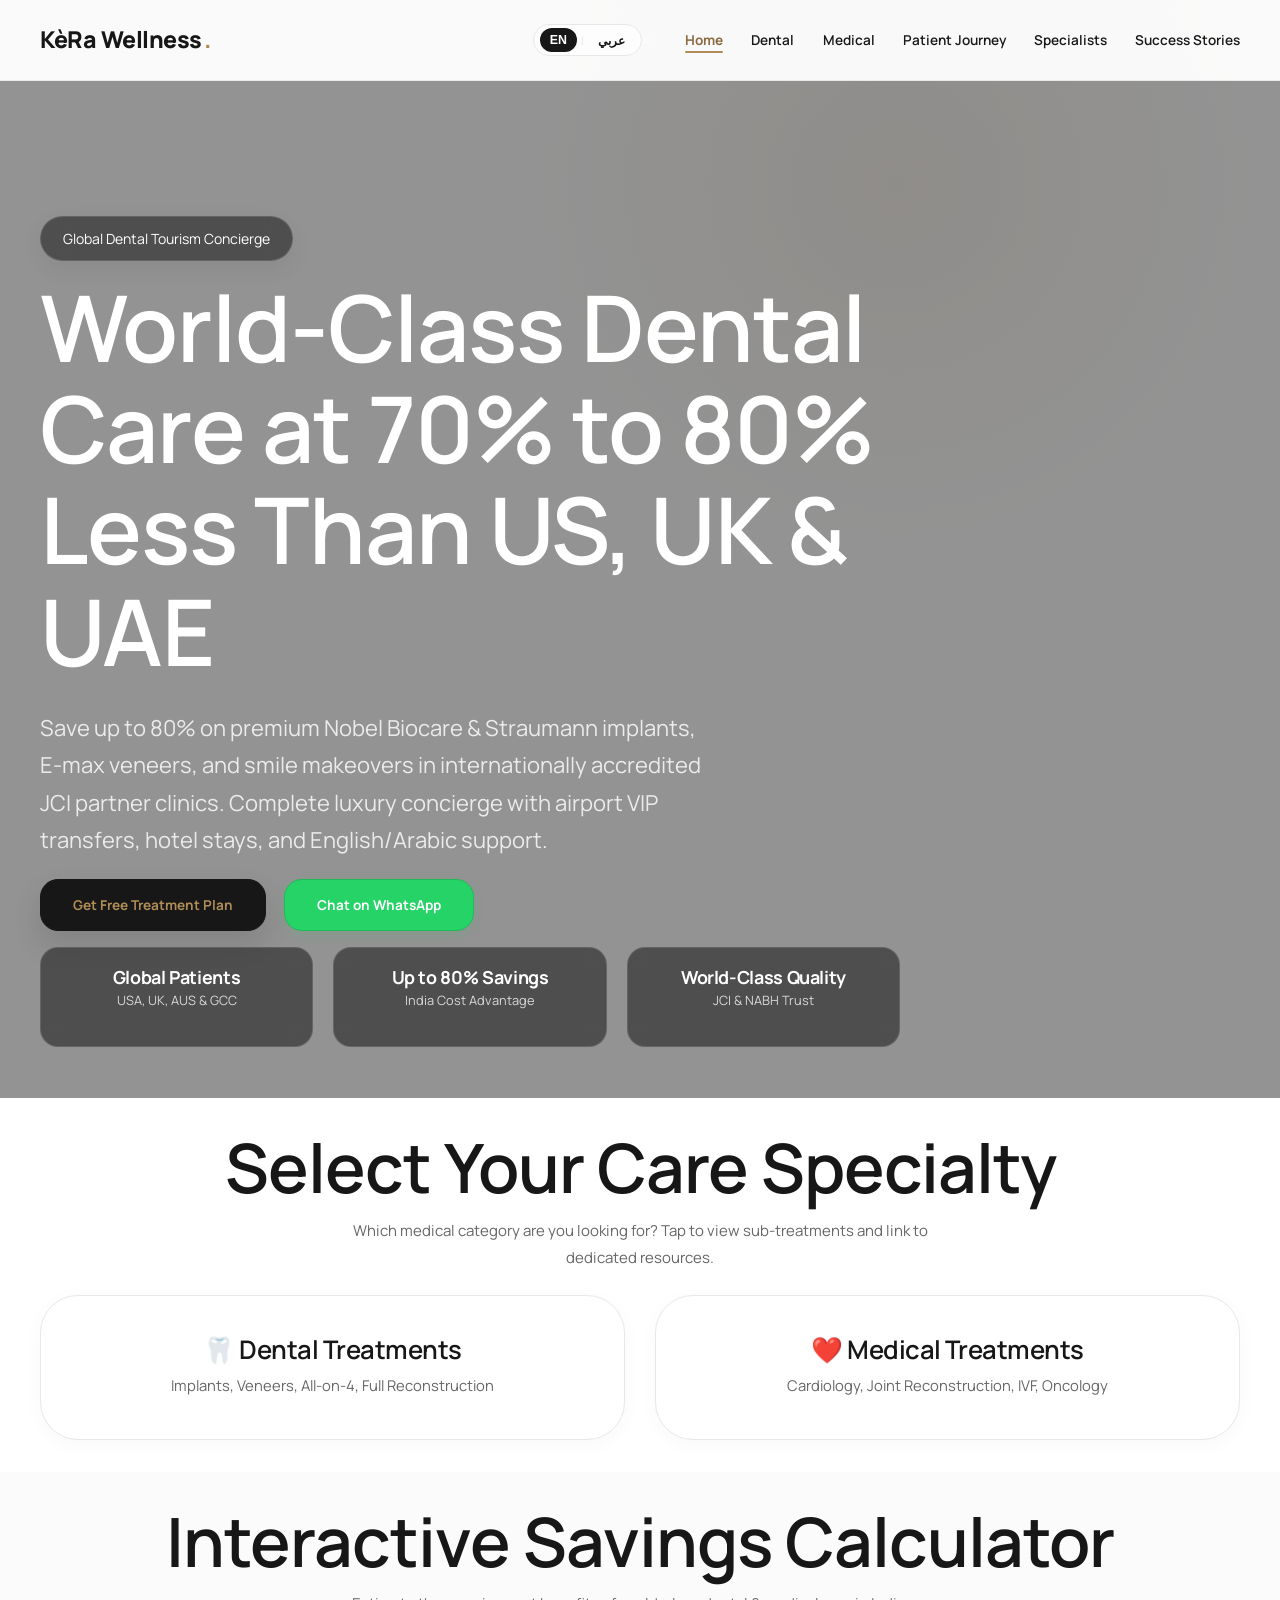
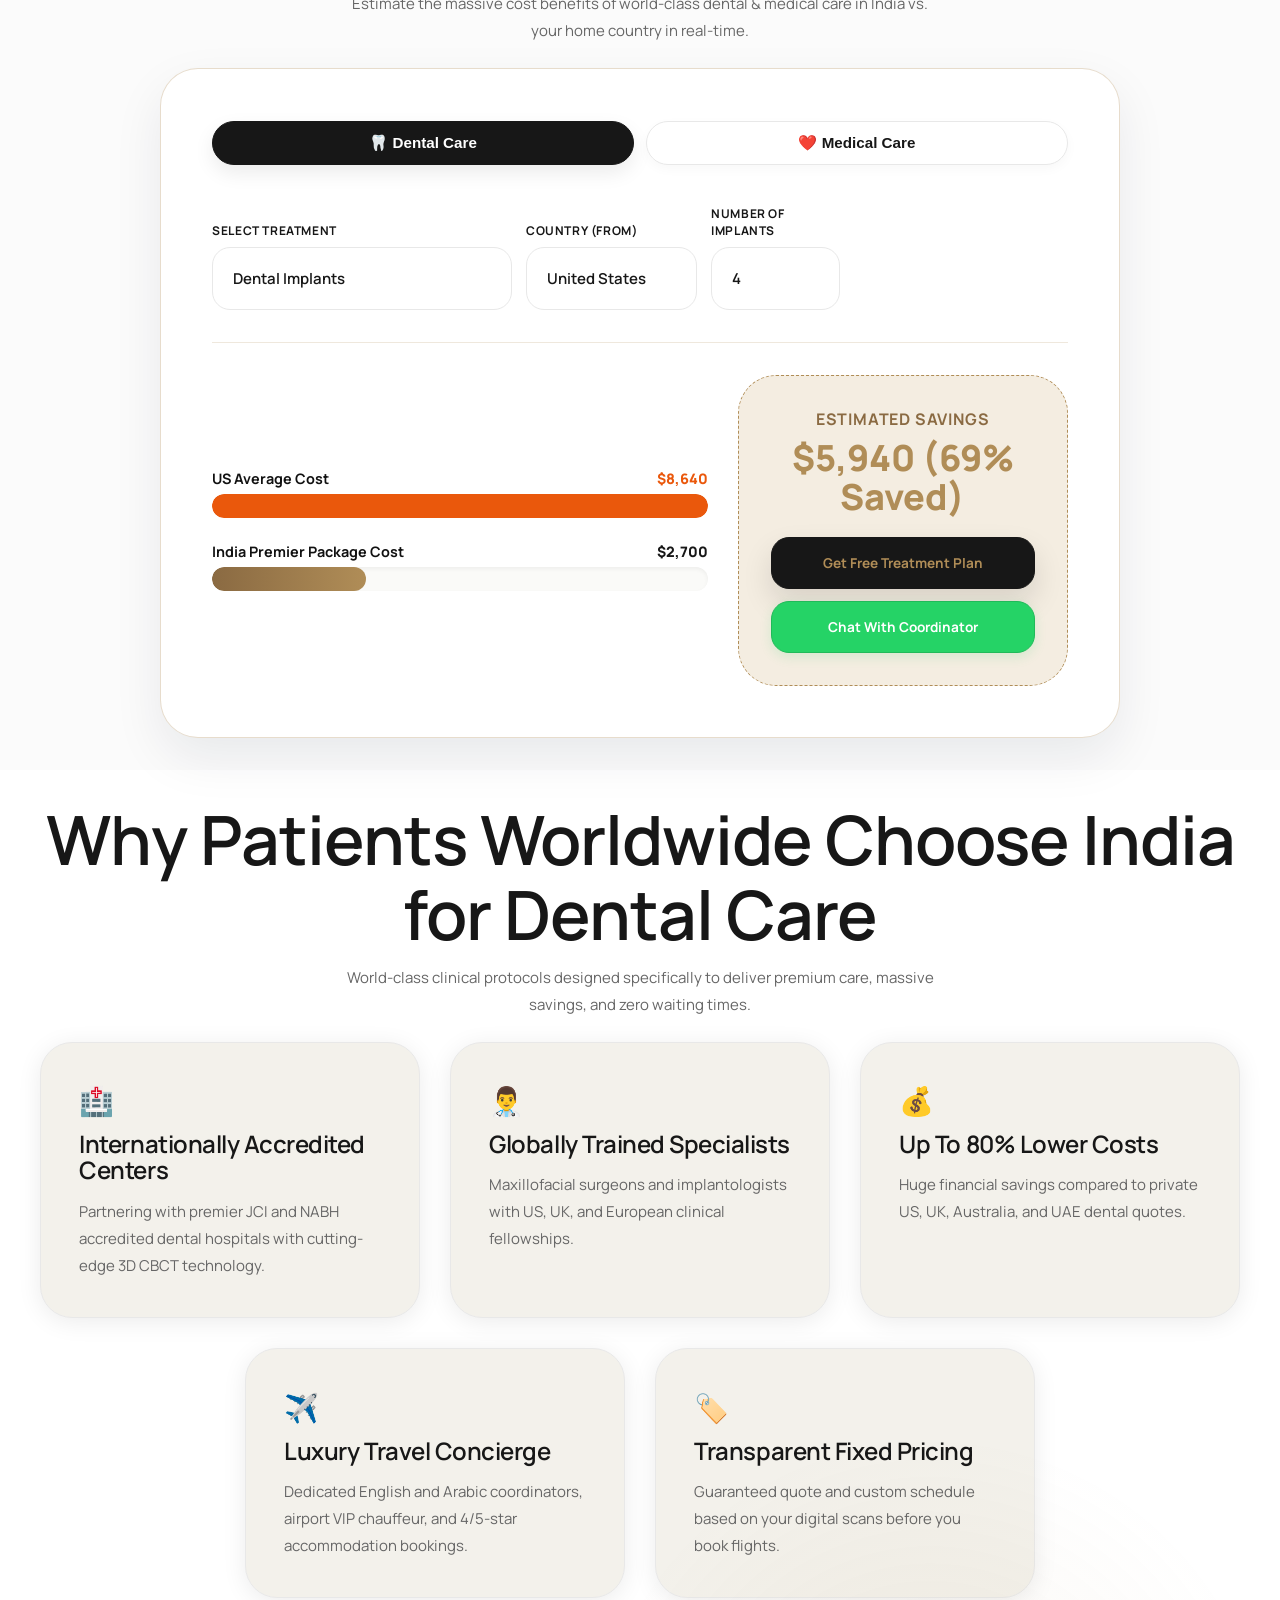
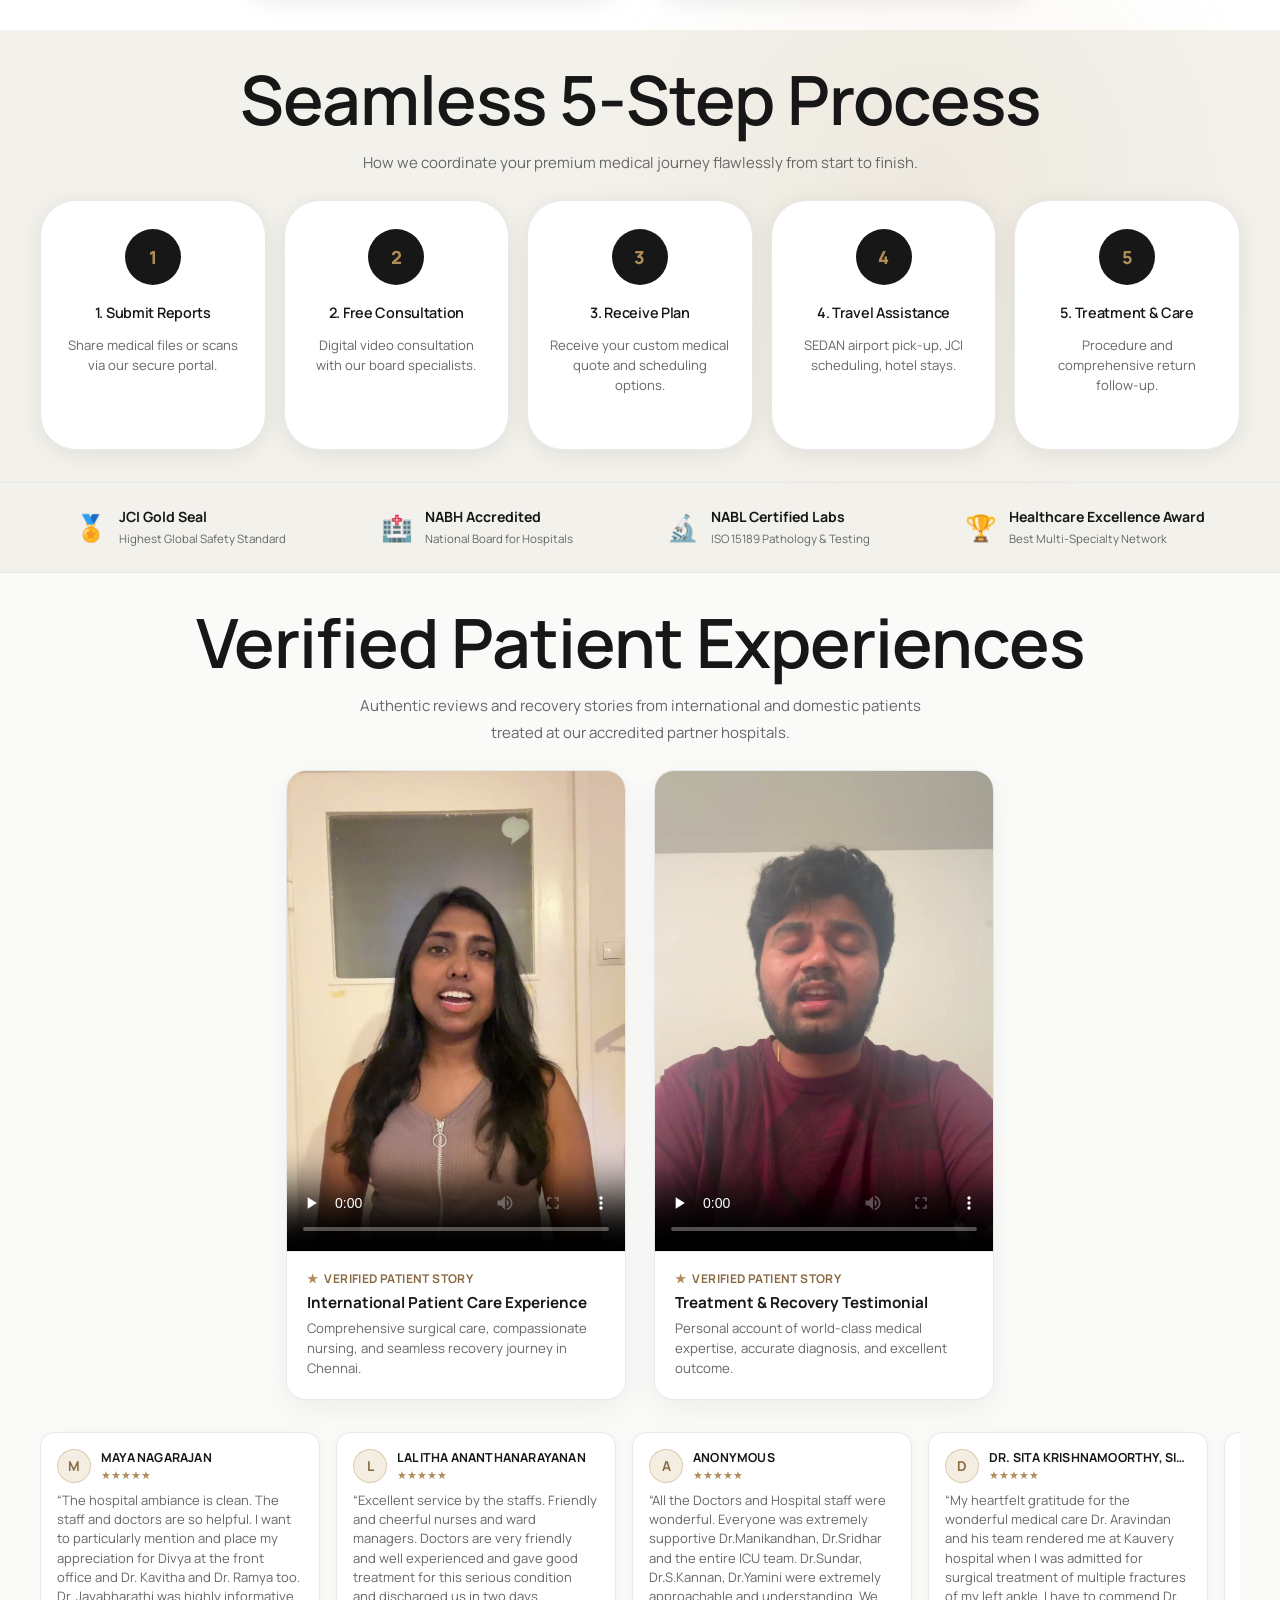
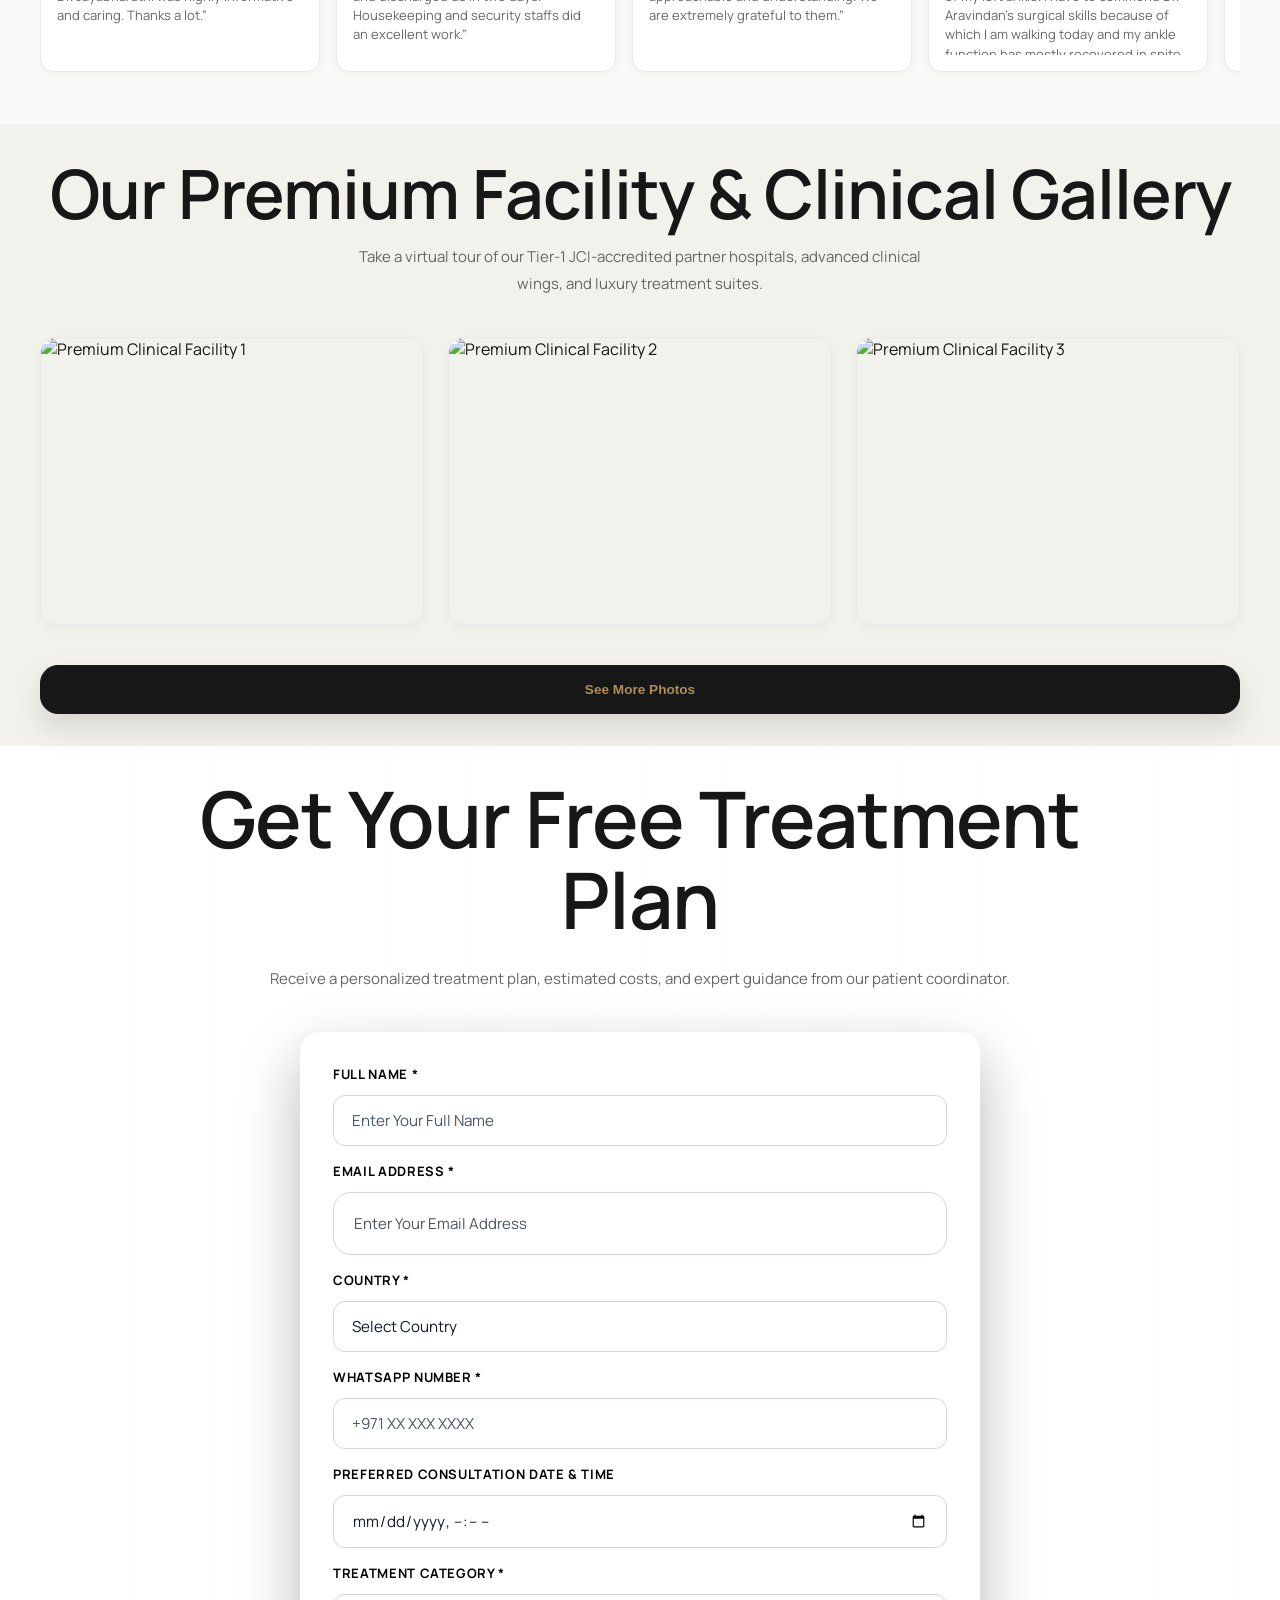
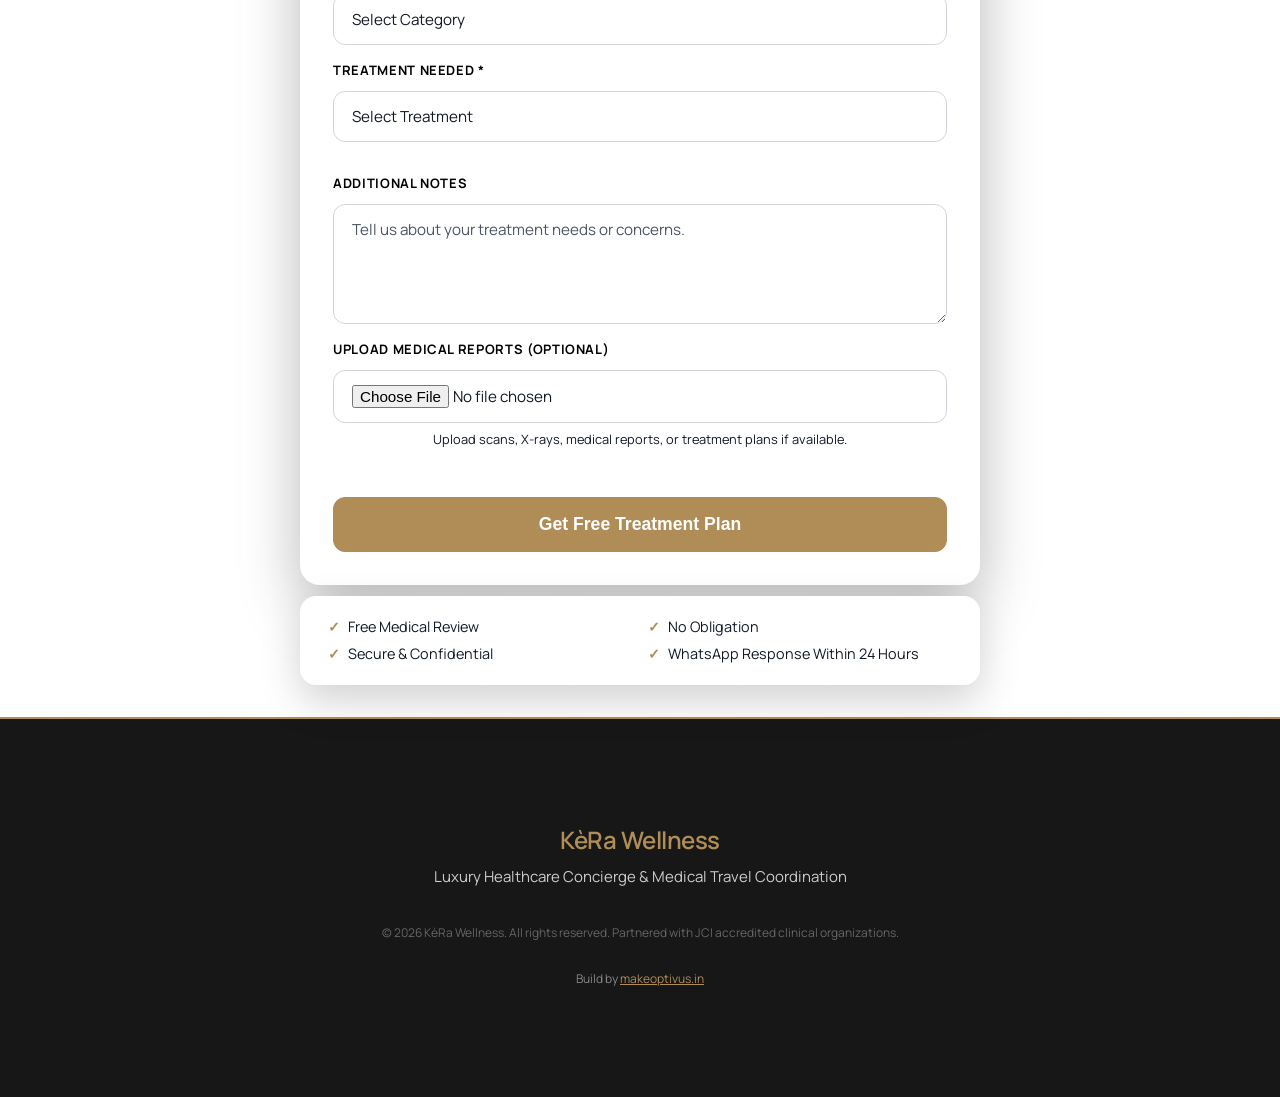
==== commit ac25d5f3: "Optimize page load speed, eliminate layout shifts, and lazy-load media" ====
--- a/index.html
+++ b/index.html
@@ -46,7 +46,16 @@
   <link href="https://fonts.googleapis.com/css2?family=Manrope:wght@300;400;500;600;700;800&family=Cairo:wght@400;600;700;800&display=swap"
     rel="stylesheet">
   <link rel="stylesheet" href="./assets/css/styles.min.css">
-  <script src="./assets/js/language-switch.min.js"></script>
+    <script>
+    (function() {
+      try {
+        var lang = localStorage.getItem('preferred_language') || 'en';
+        document.documentElement.setAttribute('lang', lang);
+        document.documentElement.setAttribute('dir', lang === 'ar' ? 'rtl' : 'ltr');
+      } catch (e) {}
+    })();
+  </script>
+  <script src="./assets/js/language-switch.min.js" defer></script>
   <style>
     /* Styling adjustments specifically for the Black, Gold and White Luxury look */
     html, body {
@@ -335,13 +344,13 @@
   <!-- Hero Section -->
   <section class="hero">
     <div class="video-background">
-      <video autoplay muted loop playsinline preload="auto" id="heroVideo" referrerpolicy="no-referrer">
+      <video autoplay muted loop playsinline preload="metadata" id="heroVideo" referrerpolicy="no-referrer">
         <source src="assets/videos/homepage.mp4" type="video/mp4">
       </video>
       <div class="video-overlay"></div>
     </div>
     <div class="container">
-      <div class="hero-content" data-reveal style="max-width: 860px; position: relative; z-index: 3;">
+      <div class="hero-content" style="max-width: 860px; position: relative; z-index: 3;">
         <div class="hero-badge">
           <span class="lang-en">Global Dental Tourism Concierge</span>
           <span class="lang-ar">بوابة سياحة الأسنان العلاجية العالمية</span>
@@ -820,7 +829,7 @@
           <!-- Video Card 1 -->
           <div class="patient-video-card card-hover">
             <div class="patient-video-wrapper">
-              <video preload="metadata" playsinline controls poster="assets/videos/patient-testimonial-1-poster.jpg" src="assets/videos/patient-testimonial-1.mp4"></video>
+              <video preload="none" playsinline controls poster="assets/videos/patient-testimonial-1-poster.jpg" src="assets/videos/patient-testimonial-1.mp4"></video>
             </div>
             <div class="patient-video-info">
               <div class="patient-video-badge">
@@ -842,7 +851,7 @@
           <!-- Video Card 2 -->
           <div class="patient-video-card card-hover">
             <div class="patient-video-wrapper">
-              <video preload="metadata" playsinline controls poster="assets/videos/patient-testimonial-2-poster.jpg" src="assets/videos/patient-testimonial-2.mp4"></video>
+              <video preload="none" playsinline controls poster="assets/videos/patient-testimonial-2-poster.jpg" src="assets/videos/patient-testimonial-2.mp4"></video>
             </div>
             <div class="patient-video-info">
               <div class="patient-video-badge">
--- a/assets/css/styles.min.css
+++ b/assets/css/styles.min.css
@@ -1 +1 @@
-*,::after,::before{margin:0;padding:0;box-sizing:border-box}html{scroll-behavior:smooth;-webkit-text-size-adjust:100%;font-size:16px;overflow-x:hidden;overflow-x:clip;max-width:100vw;width:100%}body{font-family:Manrope,sans-serif;background:var(--white);color:var(--text-dark);overflow-x:hidden;overflow-x:clip;max-width:100vw;width:100%;position:relative;-webkit-font-smoothing:antialiased;-moz-osx-font-smoothing:grayscale}:root{--bg-primary:#FAFAF8;--bg-secondary:#F3F1EB;--text-dark:#171717;--text-light:#FAFAF8;--text-muted:#666666;--black:#171717;--black-light:#232323;--gold:#B08D57;--gold-rgb:176,141,87;--gold-dark:#8A6A42;--gold-light:#F4EDE1;--white:#FFFFFF;--bg-light:#FAFAF8;--border-gray:#E8E8E8;--card-bg:#FFFFFF;--navy:#111111;--navy-dark:#111111;--navy-light:#232323;--fs-hero:clamp(2.4rem, 8vw + 0.5rem, 5.75rem);--fs-h2:clamp(2rem, 5vw + 0.5rem, 4.25rem);--fs-h2-story:clamp(2rem, 5vw + 0.5rem, 4.5rem);--fs-cta:clamp(2rem, 5.5vw + 0.5rem, 4.875rem);--fs-h3-pain:clamp(1.5rem, 3vw + 0.4rem, 2.375rem);--fs-h3-why:clamp(1.1rem, 1.5vw + 0.3rem, 1.5rem);--fs-h3-proc:clamp(1.25rem, 2vw + 0.25rem, 1.875rem);--fs-hero-stat:clamp(1.15rem, 4vw, 2.5rem);--fs-body:clamp(0.9375rem, 1.1vw, 1rem);--fs-hero-body:clamp(1rem, 2.5vw, 1.375rem);--fs-badge:clamp(0.75rem, 1.2vw, 0.875rem);--fs-label:clamp(0.75rem, 1vw, 0.8125rem);--section-py:clamp(1.25rem, 2.5vw, 2.25rem);--container-px:clamp(1.25rem, 5vw, 2.5rem);--card-pad:clamp(1.5rem, 4vw, 3.4375rem);--gap-grid:clamp(1rem, 2.5vw, 1.875rem);--gap-hero:clamp(1rem, 3vw, 1.125rem);--radius-card:clamp(1.25rem, 3vw, 2.375rem);--radius-btn:clamp(0.875rem, 1.5vw, 1.125rem);--radius-form:clamp(1.5rem, 3vw, 2.5rem);--radius-story-img:clamp(1.5rem, 3.5vw, 2.625rem)}.container{width:100%;max-width:1280px;margin:0 auto;padding:0 var(--container-px)}section{padding:var(--section-py) 0}.hero,.treatment-hero{position:relative;width:100%!important;max-width:100vw!important;box-sizing:border-box!important;overflow:hidden;display:flex;align-items:center;min-height:42vh!important}.whatsapp{position:fixed;bottom:24px;right:24px;width:56px;height:56px;background-color:var(--gold);color:var(--white);border-radius:50%;display:flex;align-items:center;justify-content:center;box-shadow:0 8px 24px rgba(0,0,0,.2);z-index:1000;cursor:pointer;transition:transform .3s ease}@media (min-width:768px){.hero,.treatment-hero{min-height:46vh!important}}@media (min-width:1200px){.hero,.treatment-hero{min-height:50vh!important}}.video-background{position:absolute;inset:0;top:0;left:0;right:0;bottom:0;width:100%!important;min-width:100%!important;height:100%;z-index:1;overflow:hidden;pointer-events:none}.video-background video{width:100%;height:100%;object-fit:cover;object-position:center;opacity:0;transition:opacity .8s ease;transform:scale(1.01)}.video-background video.is-loaded{opacity:1}.video-overlay{position:absolute;inset:0;top:0;left:0;right:0;bottom:0;width:100%!important;min-width:100%!important;height:100%;z-index:2;background:rgba(17,17,17,.45)}.hero .container,.treatment-hero .container{position:relative;z-index:3;width:100%!important;max-width:1280px;box-sizing:border-box}h1,h2,h3{line-height:1.1;font-weight:600;letter-spacing:-.02em}p{line-height:1.8;color:var(--text-muted);font-size:var(--fs-body)}nav{position:fixed;top:0;left:0;width:100%;z-index:999;background:rgba(250,250,248,.88);backdrop-filter:blur(20px);-webkit-backdrop-filter:blur(20px);border-bottom:1px solid var(--border-gray);transition:all .4s ease}.nav-wrapper{display:flex;justify-content:space-between;align-items:center;padding-top:clamp(16px,2.5vw,24px);padding-bottom:clamp(16px,2.5vw,24px);gap:1rem;transition:all .4s ease}.logo{font-size:clamp(1.1rem, 2.2vw, 1.45rem);font-weight:800;letter-spacing:-.5px;flex-shrink:0;max-width:55%;line-height:1.2;color:var(--text-dark);text-decoration:none;display:inline-flex;align-items:center}.logo span{color:var(--gold);margin-left:2px}.nav-links{display:flex;align-items:center;gap:clamp(1.25rem,2.2vw,2.5rem);flex-wrap:nowrap}.nav-links a{text-decoration:none;color:var(--text-dark);font-weight:600;font-size:clamp(.85rem, 1vw, .95rem);white-space:nowrap;transition:color .3s ease}.nav-links a:hover{color:var(--gold-dark)}.nav-dropdown{position:relative;display:inline-block;cursor:pointer}.nav-dropdown>a{display:flex;align-items:center;gap:4px}.nav-dropdown>a::after{content:"";display:inline-block;width:5px;height:5px;border-right:1.5px solid currentColor;border-bottom:1.5px solid currentColor;transform:rotate(45deg);margin-bottom:3px;transition:transform .25s ease}.nav-dropdown:hover>a::after{transform:rotate(-135deg) translateY(-2px)}.dropdown-menu{position:absolute;top:100%;left:50%;transform:translateX(-50%) translateY(15px);background:var(--card-bg);border:1px solid var(--border-gray);border-radius:14px;padding:10px 0;min-width:250px;box-shadow:0 16px 40px rgba(17,17,17,.08);opacity:0;visibility:hidden;transition:all .3s cubic-bezier(.16, 1, .3, 1);z-index:1000}.nav-dropdown:hover .dropdown-menu{opacity:1;visibility:visible;transform:translateX(-50%) translateY(5px)}.dropdown-menu a{display:block;padding:11px 22px;color:var(--text-dark)!important;font-size:.875rem!important;font-weight:500!important;transition:all .25s ease!important;border-bottom:1px solid var(--border-gray)}.dropdown-menu a:last-child{border-bottom:none}.dropdown-menu a:hover{background:rgba(var(--gold-rgb),.08);color:var(--gold-dark)!important;padding-left:26px}.btn-header-cta{padding:clamp(12px,1.5vw,16px);margin-bottom:clamp(12px,2vw,20px);border:1px solid var(--border-gray);border-radius:var(--radius-form);background:var(--card-bg);color:var(--text-dark);font-size:var(--fs-body)}nav.nav-scrolled .nav-wrapper{padding-top:clamp(10px,1.5vw,14px);padding-bottom:clamp(10px,1.5vw,14px)}nav.nav-scrolled .btn-header-cta{box-shadow:0 12px 28px rgba(17,17,17,.08)}.mobile-text{display:none}.btn{display:inline-flex;align-items:center;justify-content:center;padding:clamp(12px,1.5vw,16px) clamp(22px,2.5vw,36px);border-radius:var(--radius-btn);text-decoration:none;font-weight:700;font-size:clamp(.85rem, 1vw, .975rem);transition:all .4s cubic-bezier(.16, 1, .3, 1);touch-action:manipulation;-webkit-tap-highlight-color:transparent;min-height:48px}.btn-primary{background:var(--black);color:var(--white);border:1px solid var(--black);box-shadow:0 14px 30px rgba(17,17,17,.12)}.btn-primary:hover{transform:translateY(-4px);background:var(--gold-dark);border-color:var(--gold-dark);box-shadow:0 20px 40px rgba(17,17,17,.16)}.btn-dark{background:var(--navy);color:#fff;border:1px solid rgba(var(--gold-rgb),.35);box-shadow:0 10px 24px rgba(12,27,51,.2)}.btn-dark:hover{background:var(--navy-light);transform:translateY(-4px);box-shadow:0 16px 30px rgba(12,27,51,.35)}.btn-outline{background:0 0;color:var(--text-dark);border:1.5px solid var(--border-gray)}.btn-outline:hover{background:rgba(var(--gold-rgb),.08);color:var(--gold-dark);border-color:var(--gold-dark);transform:translateY(-4px)}.btn-whatsapp{background:#25d366;color:#fff;border:1.5px solid #20ba59;box-shadow:0 4px 12px rgba(37,211,102,.15)}.btn-whatsapp:hover{background:#1ebe57;color:#fff;border-color:#1a9f4a;transform:translateY(-2px);box-shadow:0 6px 16px rgba(37,211,102,.22)}.treatment-hero .btn-whatsapp{color:#fff}.hero{min-height:60vh!important;background:radial-gradient(circle at 75% center,rgba(250,250,248,.08) 0,rgba(17,17,17,.78) 75%),url("https://images.unsplash.com/photo-1629909613654-28e377c37b09?q=80&w=2200&auto=format&fit=crop") center/cover no-repeat}.hero::before{content:"";position:absolute;width:clamp(300px,60vw,800px);height:clamp(300px,60vw,800px);background:radial-gradient(circle,rgba(176,141,87,.1),transparent 70%);top:-200px;right:0;max-width:100%;pointer-events:none}.hero-content,.treatment-hero-content{position:relative;z-index:2;max-width:860px;padding-top:clamp(4.5rem,8vw,5.5rem);padding-bottom:clamp(.75rem,1.5vw,1.25rem)}.hero-badge{display:inline-block;padding:clamp(8px,1.5vw,12px) clamp(14px,2vw,22px);border-radius:999px;background:rgba(255,255,255,.9);backdrop-filter:blur(12px);-webkit-backdrop-filter:blur(12px);border:1px solid var(--border-gray);box-shadow:0 8px 24px rgba(17,17,17,.06);color:var(--text-dark);font-size:var(--fs-badge);margin-bottom:clamp(10px,1.8vw,16px)}.hero h1{font-size:var(--fs-hero);font-weight:600;letter-spacing:clamp(-1px, -.2vw, -2px);color:#fff;margin-bottom:clamp(16px,3vw,28px);line-height:1.1}.hero p{font-size:var(--fs-hero-body);color:rgba(250,250,248,.84);max-width:680px;margin-bottom:clamp(14px,2.5vw,20px);line-height:1.7}.hero-buttons{display:flex;gap:var(--gap-hero);flex-wrap:wrap}.hero-bottom{margin-top:clamp(2.5rem,4vw,3.75rem);display:flex;flex-direction:row;flex-wrap:nowrap;gap:clamp(10px,1.6vw,24px);align-items:stretch;width:100%}.hero-box{flex:1 1 0;min-width:0;padding:clamp(12px,1.4vw,18px) clamp(10px,1.2vw,18px);border-radius:18px;background:rgba(255,255,255,.06);border:1px solid rgba(255,255,255,.1);backdrop-filter:blur(8px);-webkit-backdrop-filter:blur(8px);transition:transform .4s ease,background .4s ease;text-align:center;box-sizing:border-box}.hero-box:hover{transform:translateY(-6px);background:rgba(255,255,255,.1)}.hero-box h3{font-size:clamp(.95rem, 1.4vw, 1.3rem);color:#fff;margin-bottom:4px;font-weight:700;line-height:1.25;white-space:nowrap}.hero-box p{color:#dbe4ee;font-size:clamp(.6rem, 1vw, .875rem);line-height:1.2}.section-title{text-align:center;margin-bottom:clamp(1rem,2vw,1.5rem)}.section-title h2{font-size:var(--fs-h2);letter-spacing:clamp(-1px, -.2vw, -2px);margin-bottom:clamp(8px,1.2vw,12px)}.section-title p{max-width:600px;margin:0 auto}.pain{background:#fff}.pain-wrapper{display:grid;grid-template-columns:1fr 1fr;gap:var(--gap-grid)}.pain-card{padding:var(--card-pad);border-radius:var(--radius-card)}.pain-left{background:#fff7ed;border:1px solid #fed7aa}.pain-right{background:#f0fdf4;border:1px solid #bbf7d0}.pain-label{display:inline-block;padding:clamp(7px,1vw,10px) clamp(12px,1.5vw,18px);border-radius:999px;font-size:var(--fs-label);font-weight:700;margin-bottom:clamp(16px,2.5vw,26px)}.pain-left .pain-label{background:#ea580c;color:#fff}.pain-right .pain-label{background:#16a34a;color:#fff}.pain-card h3{font-size:var(--fs-h3-pain);margin-bottom:clamp(18px,3vw,30px)}.pain-card ul{list-style:none}.pain-card li{position:relative;padding-left:clamp(24px,3vw,34px);margin-bottom:clamp(14px,2vw,22px);line-height:1.8;color:#475569;font-size:var(--fs-body)}.pain-left li::before{content:"✗";color:#ea580c;position:absolute;left:0;top:2px;font-size:clamp(16px, 2vw, 20px);font-weight:900}.pain-right li::before{content:"✓";color:#16a34a;position:absolute;left:0;top:2px;font-size:clamp(16px, 2vw, 20px);font-weight:900}.before-after-section{background:var(--white);padding:var(--section-py) 0}.ba-visual{max-width:min(920px,100%);margin:0 auto clamp(1.5rem,4vw,3rem);text-align:center}.ba-visual img{width:100%;max-height:min(380px,52vw);object-fit:cover;border-radius:clamp(16px,3vw,24px);box-shadow:0 16px 40px rgba(0,0,0,.08);display:block}.ba-grid{display:grid;grid-template-columns:repeat(2,1fr);gap:clamp(1rem,3vw,2rem)}.ba-card{text-align:center;padding:clamp(1.25rem,3vw,2rem);background:var(--bg-secondary);border:1px solid var(--border-gray);border-radius:var(--radius-card)}.ba-card h3{color:var(--text-dark);font-size:clamp(1.05rem, 2vw, 1.35rem);margin-bottom:.75rem}.ba-card p{color:#475569;font-size:var(--fs-body);line-height:1.7}.ba-label{display:inline-block;padding:6px 14px;border-radius:999px;margin-bottom:12px;font-weight:700;font-size:.8rem;letter-spacing:.04em}.ba-label--before{background:#ea580c;color:#fff}.ba-label--after{background:#16a34a;color:#fff}.testimonial-grid--cols-2{grid-template-columns:repeat(2,1fr)}@media (max-width:767px){.ba-grid,.testimonial-grid--cols-2{grid-template-columns:1fr}.ba-visual img{max-height:min(280px,65vw)}.ba-card{padding:1.25rem 1rem}}.why-us{background:var(--black);color:#fff}.why-grid{display:grid;grid-template-columns:repeat(6,1fr);gap:var(--gap-grid)}.why-grid>.why-card{grid-column:span 2}.why-grid>.why-card:nth-child(4){grid-column:2/span 2}.why-grid>.why-card:nth-child(5){grid-column:4/span 2}.why-card{background:rgba(255,255,255,.04);backdrop-filter:blur(20px);-webkit-backdrop-filter:blur(20px);padding:clamp(1.5rem,3vw,2.5rem);border-radius:clamp(1.25rem,2.5vw,2rem);border:1px solid rgba(255,255,255,.08);border-top:1px solid rgba(255,255,255,.12);box-shadow:0 4px 24px rgba(0,0,0,.08);transition:all .4s cubic-bezier(.16, 1, .3, 1);position:relative}.why-card:hover{background:rgba(255,255,255,.06);border-color:rgba(var(--gold-rgb),.32);transform:translateY(-5px)}.why-card h3{font-size:var(--fs-h3-why);margin-bottom:clamp(8px,1.5vw,14px)}.why-card p{color:rgba(250,250,248,.82)}.story-wrapper{display:flex;flex-direction:column;gap:clamp(2rem,6vw,4.375rem)}.story-image{position:relative;width:100%}.story-image img{width:100%;height:clamp(320px,55vw,760px);object-fit:cover;border-radius:var(--radius-story-img);display:block}.story-text-sticky{margin-top:10px}.story-text-sticky h2{font-size:var(--fs-h2-story);letter-spacing:clamp(-1px, -.2vw, -2px);margin-bottom:clamp(14px,2.5vw,28px);line-height:1.1}.story-points{margin-top:clamp(1.5rem,3vw,2.5rem);display:grid;grid-template-columns:repeat(2,1fr);gap:var(--gap-grid)}.story-box{background:var(--card-bg);padding:clamp(1.25rem,2.5vw,1.875rem);border-radius:clamp(1rem,2vw,1.625rem);box-shadow:0 16px 32px rgba(17,17,17,.05);border:1px solid var(--border-gray);transition:all .4s cubic-bezier(.16, 1, .3, 1)}.story-box h4{margin-bottom:8px;font-size:clamp(.9rem, 1.3vw, 1rem)}.story-box p{font-size:var(--fs-body)}.process{background:var(--black);color:#fff;position:relative;overflow:visible}.process::before{content:"";position:absolute;width:clamp(300px,55vw,700px);height:clamp(300px,55vw,700px);background:radial-gradient(circle,rgba(var(--gold-rgb),.08),transparent 70%);right:0;top:-200px;max-width:100%;pointer-events:none}.process-grid{display:grid;grid-template-columns:repeat(3,1fr);gap:var(--gap-grid);position:relative;z-index:2;align-items:stretch}.process-grid--steps{grid-template-columns:repeat(5,minmax(0,1fr));gap:clamp(.75rem,1.4vw,1.25rem)}@media (max-width:1199px){.process-grid--steps{grid-template-columns:repeat(3,minmax(0,1fr))}}@media (max-width:991px){.process-grid--steps{grid-template-columns:repeat(2,minmax(0,1fr))}}.process-card{display:flex;flex-direction:column;align-items:center;text-align:center;height:100%;min-height:clamp(210px,20vw,250px);background:rgba(255,255,255,.04);backdrop-filter:blur(20px);-webkit-backdrop-filter:blur(20px);border:1px solid rgba(255,255,255,.08);border-top:1px solid rgba(255,255,255,.12);padding:clamp(1.25rem,2.5vw,1.75rem) clamp(1rem,2vw,1.35rem);border-radius:clamp(1.25rem,3vw,2.25rem);box-shadow:0 4px 24px rgba(0,0,0,.08);transition:all .4s cubic-bezier(.16, 1, .3, 1);position:relative;box-sizing:border-box}.process-card:hover{background:rgba(255,255,255,.06);border-color:rgba(var(--gold-rgb),.32);transform:translateY(-5px)}.process-top{display:flex;align-items:center;justify-content:center;width:100%;margin-bottom:clamp(12px,2vw,18px)}.process-number{width:clamp(44px,5vw,56px);height:clamp(44px,5vw,56px);flex-shrink:0;border-radius:50%;background:linear-gradient(135deg,var(--gold-dark),var(--gold));display:flex;align-items:center;justify-content:center;color:var(--white);font-weight:800;font-size:clamp(14px, 1.5vw, 18px)}.process-line{display:none}.process-card h3{font-size:clamp(.9rem, 1.05vw, 1.05rem);line-height:1.35;margin-bottom:clamp(8px,1.2vw,12px);width:100%;overflow-wrap:break-word;word-wrap:break-word;hyphens:auto}.process-card p{color:rgba(250,250,248,.82);font-size:clamp(.82rem, .95vw, .9rem);line-height:1.55;width:100%;margin:0;flex:1}.process .process-card,html[lang=ar] .process .process-card{text-align:center;align-items:center}html[lang=ar] .process .process-top{flex-direction:row;justify-content:center}.testimonials{background:var(--bg-primary)}.testimonial-grid{display:grid;grid-template-columns:repeat(3,1fr);gap:var(--gap-grid)}.testimonial-card{padding:clamp(1.5rem,3vw,2.625rem);background:var(--card-bg);border-radius:clamp(1.25rem,2.5vw,2rem);box-shadow:0 16px 32px rgba(17,17,17,.05);border:1px solid var(--border-gray);transition:all .4s cubic-bezier(.16, 1, .3, 1)}.testimonial-card:hover{transform:translateY(-5px);box-shadow:0 24px 48px rgba(17,17,17,.08)}.testimonial-card h4{margin-top:clamp(14px,2vw,22px);font-size:clamp(.875rem, 1.2vw, 1rem)}.testimonial-card p{font-size:var(--fs-body)}.cta{background:linear-gradient(to right,rgba(17,17,17,.92),rgba(17,17,17,.78)),url("https://images.unsplash.com/photo-1520607162513-77705c0f0d4a?q=80&w=2200&auto=format&fit=crop") center/cover no-repeat;text-align:center;color:#fff}.cta h2{font-size:var(--fs-cta);letter-spacing:clamp(-1px, -.2vw, -2px);max-width:980px;margin:0 auto clamp(16px,2.5vw,24px);line-height:1.05}.cta p{max-width:760px;margin:0 auto clamp(1rem,2vw,1.5rem);color:#dbe4ee}form{max-width:960px;margin:clamp(2rem,5vw,3.75rem) auto 0;background:rgba(255,255,255,.08);backdrop-filter:blur(16px);-webkit-backdrop-filter:blur(16px);padding:clamp(1.5rem,5vw,3.75rem);border-radius:var(--radius-form);border:1px solid rgba(255,255,255,.08)}.form-grid{display:grid;grid-template-columns:1fr 1fr;gap:var(--gap-grid)}input,select,textarea{width:100%;padding:clamp(14px,1.8vw,20px);border:none;border-radius:clamp(12px,1.5vw,18px);font-family:inherit;font-size:clamp(.875rem, 1.2vw, .9375rem);background:rgba(255,255,255,.96);outline:0;appearance:none;-webkit-appearance:none;min-height:48px}input:focus,select:focus,textarea:focus{box-shadow:0 0 0 3px rgba(var(--gold-rgb),.14)}textarea{min-height:140px;resize:vertical}.form-label{display:block;margin-bottom:8px;font-weight:600;text-transform:uppercase;color:#fff;font-size:13px;letter-spacing:.05em;text-align:left}.form-note{margin-top:24px;font-size:13px;color:#dbe4ee;text-align:center}.full{grid-column:1/-1}button{border:none;cursor:pointer;width:100%;touch-action:manipulation;-webkit-tap-highlight-color:transparent}.form-bottom{display:flex;justify-content:center;gap:clamp(1rem,3vw,1.875rem);flex-wrap:wrap;margin-top:clamp(16px,2.5vw,28px)}.form-bottom div{color:#dbe4ee;font-size:clamp(.75rem, 1vw, .875rem)}footer{background:#000;color:#fff;text-align:center;padding:clamp(2.5rem,5vw,3.75rem) 0}footer p{color:#94a3b8;margin-top:10px;font-size:var(--fs-body)}.whatsapp{position:fixed;bottom:clamp(16px,3vw,24px);right:clamp(16px,3vw,24px);width:clamp(52px,6vw,64px);height:clamp(52px,6vw,64px);border-radius:50%;background:#25d366;display:flex;align-items:center;justify-content:center;color:#fff;text-decoration:none;z-index:998;box-shadow:0 14px 30px rgba(37,211,102,.4);transition:transform .35s ease,box-shadow .35s ease;touch-action:manipulation;-webkit-tap-highlight-color:transparent}.whatsapp:hover{transform:scale(1.08) translateY(-4px);box-shadow:0 18px 40px rgba(37,211,102,.5)}@media (max-width:599px){.whatsapp{display:none}}.cta>.container{display:flex;flex-direction:column;align-items:center;width:100%}.cta form.consultation-form{background:#fff;backdrop-filter:none;-webkit-backdrop-filter:none;border:1px solid rgba(255,255,255,.12);box-shadow:0 24px 60px rgba(0,0,0,.28);max-width:680px;width:100%;margin:1rem auto 0;padding:clamp(1.25rem,3vw,2rem);border-radius:20px;box-sizing:border-box}.consultation-form{display:flex;flex-direction:column;gap:1rem;max-width:680px;margin:1rem auto;width:100%;padding:0 clamp(1rem,2vw,2rem);box-sizing:border-box}.consultation-form .form-group{display:flex;flex-direction:column;gap:.5rem;text-align:left;width:100%}html[lang=ar] .consultation-form,html[lang=ar] .consultation-form .form-group{text-align:right}html[lang=ar] .consultation-form label.form-label{text-align:right}html[lang=ar] .consultation-form input,html[lang=ar] .consultation-form select,html[lang=ar] .consultation-form textarea{text-align:right;direction:rtl}html[lang=ar] .consultation-form .form-help-text{text-align:right}.consultation-form label.form-label{font-weight:700!important;text-transform:uppercase;color:#000!important;font-size:13px;letter-spacing:.05em;margin-bottom:.25rem;display:block}.cta .consultation-form label.form-label{color:#000!important}.consultation-form input[type=datetime-local],.consultation-form input[type=file],.consultation-form input[type=tel],.consultation-form input[type=text],.consultation-form select,.consultation-form textarea{width:100%;padding:14px 18px;border:1px solid var(--border-gray);border-radius:12px;background:var(--card-bg);color:var(--text-dark);font-size:.95rem;box-sizing:border-box;outline:0;transition:border-color .2s ease,box-shadow .2s ease}.cta .consultation-form input,.cta .consultation-form select,.cta .consultation-form textarea{background:#fff!important;color:#111827!important;border:1.5px solid #d1d5db!important}.consultation-form input:focus,.consultation-form select:focus,.consultation-form textarea:focus{border-color:var(--gold)!important;box-shadow:0 0 0 3px rgba(176,141,87,.25)!important}.consultation-form input::placeholder,.consultation-form textarea::placeholder{color:#4b5563!important;opacity:1!important}.consultation-form select option{background-color:#fff!important;color:#111827!important}.consultation-form textarea{min-height:120px;resize:vertical}.consultation-form button.submit-btn{width:100%;padding:16px;background:var(--gold);color:var(--white);border:1px solid var(--gold);font-size:1.1rem;font-weight:600;border-radius:12px;cursor:pointer;transition:all .3s ease;margin-top:.5rem}.consultation-form button.submit-btn:hover{background:var(--gold-dark);border-color:var(--gold-dark);transform:translateY(-2px)}.calc-section{background:rgba(var(--gold-rgb),.08);border:1px solid rgba(var(--gold-rgb),.3);padding:1.5rem;border-radius:12px;margin:1rem 0;text-align:left}.calc-title{font-size:1.1rem;font-weight:700;color:var(--gold);margin-bottom:1rem;text-transform:uppercase;letter-spacing:.05em}.calc-section label{font-size:.85rem;font-weight:600;text-transform:uppercase;display:block;margin-bottom:.5rem}.cta .calc-section label{color:#000!important}.calc-input{width:100%;padding:10px 14px;border:1.5px solid #d1d5db!important;border-radius:8px;font-size:1rem;margin-bottom:1rem;background:#fff!important;color:#111827!important}.calc-results{display:flex;flex-direction:column;gap:.5rem;border-top:1px solid rgba(var(--gold-rgb),.2);padding-top:.75rem}.calc-results p{margin:0;display:flex;justify-content:space-between;font-size:.95rem;font-weight:500;color:#111827!important}.calc-results span{font-weight:700}#dubaiCost{color:#ea580c}#indiaCost{color:#16a34a}#savings{color:var(--gold)}.trust-messages{width:100%;max-width:680px;margin:0 auto}.trust-messages ul{list-style:none;padding:0;margin:.75rem auto 0;max-width:680px;width:100%;display:grid;grid-template-columns:1fr 1fr;gap:.5rem 1rem;font-size:.9rem;text-align:left}.cta .trust-messages{background:#fff;border-radius:16px;padding:clamp(1rem,2.5vw,1.35rem) clamp(1.15rem,3vw,1.75rem);margin-top:.65rem;box-shadow:0 16px 40px rgba(0,0,0,.18)}.cta .trust-messages ul{color:#111827!important;margin:0;justify-items:start}.cta .trust-messages li,.cta .trust-messages li span{color:#111827!important}html[lang=ar] .trust-messages ul{text-align:right;justify-items:end}@media (max-width:599px){.trust-messages ul{grid-template-columns:1fr}.consultation-form,.cta form.consultation-form{padding:1.25rem 1rem;margin-left:auto;margin-right:auto}}.trust-messages li{display:flex;align-items:center;gap:.5rem}.trust-messages li::before{content:"✓";color:var(--gold);font-weight:700}.success-box{text-align:center;padding:3rem 2rem;background:var(--card-bg);border:2px solid var(--gold);border-radius:20px;max-width:600px;margin:3rem auto 0}.success-box h2{font-size:2rem;color:var(--gold);margin-bottom:1rem}.success-box p{color:var(--text-muted);font-size:1.1rem;line-height:1.6}.whatsapp:hover{transform:scale(1.08) translateY(-4px);box-shadow:0 18px 40px rgba(37,211,102,.5)}.whatsapp-icon{width:clamp(24px,3.5vw,32px);height:clamp(24px,3.5vw,32px);position:relative;z-index:2}.whatsapp-pulse{position:absolute;width:100%;height:100%;border-radius:50%;background:var(--gold);opacity:.4;animation:whatsapp-pulse 2s infinite;z-index:1}@keyframes whatsapp-pulse{0%{transform:scale(1);opacity:.6}100%{transform:scale(1.6);opacity:0}}[data-reveal]{opacity:0;transform:translateY(48px) scale(.98);transition:opacity .85s cubic-bezier(.22, 1, .36, 1),transform .85s cubic-bezier(.22, 1, .36, 1)}[data-reveal].is-visible{opacity:1;transform:translateY(0) scale(1)}.story-image[data-reveal]{transform:translateX(-40px) scale(.98)}.story-image[data-reveal].is-visible{transform:translateX(0) scale(1)}.card-hover{transition:transform .45s cubic-bezier(.22, 1, .36, 1),box-shadow .45s ease,border-color .35s ease}.card-hover:hover{transform:translateY(-10px) scale(1.02)}.pain-card.card-hover:hover{box-shadow:0 28px 60px rgba(15,23,42,.12)}.why-card.card-hover:hover{background:rgba(255,255,255,.1);box-shadow:0 24px 50px rgba(0,0,0,.25);border-color:rgba(var(--gold-rgb),.22)}.story-box.card-hover:hover{box-shadow:0 24px 50px rgba(15,23,42,.12)}.process-card.card-hover:hover{background:rgba(255,255,255,.09);box-shadow:0 24px 50px rgba(0,0,0,.3);border-color:rgba(var(--gold-rgb),.24)}.testimonial-card.card-hover:hover{background:#fff;box-shadow:0 24px 50px rgba(15,23,42,.1)}@media (max-width:991px){.pain-wrapper{grid-template-columns:1fr}.why-grid{grid-template-columns:repeat(2,1fr)}.why-grid>.why-card{grid-column:span 1}.why-grid>.why-card:nth-child(4){grid-column:auto}.why-grid>.why-card:nth-child(5){grid-column:1/span 2;max-width:480px;margin-inline:auto;width:100%}.story-wrapper{grid-template-columns:1fr}.story-text-sticky{position:relative;top:0;padding:0;margin:0}.story-image img{height:clamp(260px,50vw,480px)}.process-grid{grid-template-columns:repeat(2,1fr)}.testimonial-grid{grid-template-columns:repeat(2,1fr)}.form-grid{grid-template-columns:1fr 1fr}.story-points{grid-template-columns:1fr}}@media (max-width:767px){.hero::before,.process::before{display:none!important}.hero-bottom{flex-direction:row;flex-wrap:nowrap;gap:.75rem}.hero-box{flex:1 1 0;min-width:0}.process-grid:not(.process-grid--steps){grid-template-columns:1fr}.treatment-benefits-grid{display:flex!important;flex-direction:row!important;flex-wrap:nowrap!important;overflow-x:auto!important;overflow-y:hidden!important;scroll-snap-type:x mandatory!important;-webkit-overflow-scrolling:touch!important;gap:16px!important;padding:8px 4px 18px 4px!important;scrollbar-width:none!important;-ms-overflow-style:none!important}.treatment-benefits-grid::-webkit-scrollbar{display:none!important;width:0!important;height:0!important}.treatment-benefits-grid .benefit-card{flex:0 0 280px!important;width:280px!important;max-width:280px!important;scroll-snap-align:start!important;padding:1.5rem!important;box-sizing:border-box!important;display:flex!important;flex-direction:column!important}.why-grid{display:flex!important;flex-direction:row!important;flex-wrap:nowrap!important;overflow-x:auto!important;overflow-y:hidden!important;scroll-snap-type:x mandatory!important;-webkit-overflow-scrolling:touch!important;gap:16px!important;padding:8px 4px 18px 4px!important;scrollbar-width:none!important;-ms-overflow-style:none!important}.why-grid::-webkit-scrollbar{display:none!important;width:0!important;height:0!important}.why-card{flex:0 0 280px!important;width:280px!important;max-width:280px!important;scroll-snap-align:start!important;box-sizing:border-box!important;display:flex!important;flex-direction:column!important}.why-grid>.why-card:nth-child(5){max-width:280px!important;width:280px!important;margin-inline:0!important}.process{overflow:visible!important}.process-grid--steps{display:flex!important;flex-direction:column!important;position:relative!important;gap:0!important;padding-bottom:2rem!important}.process-grid--steps .process-card{position:-webkit-sticky!important;position:sticky!important;min-height:auto!important;width:100%!important;max-width:100%!important;background:#fff!important;color:#171717!important;border:1.5px solid var(--border-gray)!important;border-top:3px solid var(--gold)!important;border-radius:20px!important;box-shadow:0 -4px 16px rgba(0,0,0,.06),0 10px 28px rgba(17,17,17,.1)!important;padding:1.5rem 1.25rem 1.75rem!important;margin-bottom:24px!important;transform:none!important;opacity:1!important;box-sizing:border-box!important}.process-grid--steps .process-card h3{color:#171717!important;font-size:1.1rem!important;font-weight:700!important;margin-bottom:8px!important;margin-top:6px!important}.process-grid--steps .process-card p{color:#555!important;font-size:.88rem!important;line-height:1.55!important}.process-grid--steps .process-card .process-number{background:#171717!important;color:var(--gold)!important;font-size:16px!important;font-weight:800!important;width:44px!important;height:44px!important}.process-grid--steps .process-card:first-child{top:76px!important;z-index:1!important}.process-grid--steps .process-card:nth-child(2){top:92px!important;z-index:2!important}.process-grid--steps .process-card:nth-child(3){top:108px!important;z-index:3!important}.process-grid--steps .process-card:nth-child(4){top:124px!important;z-index:4!important}.process-grid--steps .process-card:nth-child(5){top:140px!important;z-index:5!important;margin-bottom:36px!important}.story-points{grid-template-columns:1fr}.testimonial-grid{grid-template-columns:1fr}}@media (max-width:599px){:root{--container-px:1.125rem}.pain-wrapper{grid-template-columns:1fr}.story-wrapper{grid-template-columns:1fr}.form-grid{grid-template-columns:1fr}.story-points{grid-template-columns:1fr}.process-grid:not(.process-grid--steps){grid-template-columns:1fr}.testimonial-grid{grid-template-columns:1fr}.hero-buttons{flex-direction:column;align-items:flex-start}.hero-buttons .btn{width:100%;max-width:340px}.hero-bottom{flex-direction:row!important;flex-wrap:nowrap!important;gap:6px!important;justify-content:space-between!important;margin-top:.85rem!important;width:100%!important}.hero-box{flex:1 1 0!important;min-width:0!important;padding:8px 4px!important;border-radius:12px!important;background:rgba(255,255,255,.08)!important;border:1px solid rgba(255,255,255,.12)!important;box-sizing:border-box!important}.hero-box h3{font-size:clamp(.72rem, 2.7vw, .85rem)!important;white-space:normal!important;word-break:normal!important;line-height:1.18!important;margin-bottom:2px!important;font-weight:700!important}.hero-box p{font-size:clamp(.55rem, 1.9vw, .65rem)!important;line-height:1.15!important;margin:0!important;white-space:normal!important}.patient-video-grid{flex-wrap:nowrap!important;overflow-x:auto!important;overflow-y:hidden!important;justify-content:flex-start!important;scroll-snap-type:x mandatory;-webkit-overflow-scrolling:touch;padding:4px 4px 16px 4px;gap:16px;scrollbar-width:none!important;-ms-overflow-style:none!important}.patient-video-grid::-webkit-scrollbar{display:none!important;width:0!important;height:0!important}.patient-video-card{flex:0 0 280px!important;max-width:280px!important;width:280px!important;scroll-snap-align:start}.form-bottom{flex-direction:column;align-items:center;gap:.75rem}button.btn.btn-primary.full{padding:16px;font-size:1rem}.story-image img{height:320px}.hero,.treatment-hero{width:100%!important;max-width:100vw!important;box-sizing:border-box!important;min-height:auto!important;padding-top:0!important;padding-bottom:1.25rem!important;align-items:flex-start!important}.hero-content,.treatment-hero-content{padding-top:4.85rem!important;padding-bottom:.5rem!important}.hero-badge{padding:4px 12px!important;font-size:.72rem!important;margin-bottom:8px!important}.hero h1{font-size:clamp(1.35rem, 5.8vw, 1.75rem)!important;line-height:1.18!important;margin-bottom:8px!important;letter-spacing:-.5px!important}.hero p{font-size:.82rem!important;line-height:1.4!important;margin-bottom:12px!important}.hero-buttons{gap:8px!important;margin-bottom:4px!important}.hero-buttons .btn{padding:10px 16px!important;font-size:.85rem!important;min-height:42px!important;justify-content:center!important}.desktop-text{display:none}.mobile-text{display:inline}}@media (max-width:374px){.hero-box{padding:8px 2px}}@media (prefers-reduced-motion:reduce){[data-reveal]{opacity:1;transform:none;transition:none}.btn:hover,.card-hover:hover,.hero-box:hover,.whatsapp:hover{transform:none}.whatsapp-pulse{display:none}html{scroll-behavior:auto}}@media print{.whatsapp,nav{display:none}section{padding:2rem 0}.hero{min-height:auto;padding:3rem 0}}.calc-container{max-width:900px;margin:0 auto;background:var(--white);border:1px solid rgba(var(--gold-rgb),.3);border-radius:var(--radius-card);box-shadow:0 20px 50px rgba(12,27,51,.08);overflow:hidden;padding:var(--card-pad)}.calc-tabs{display:flex;flex-wrap:wrap;gap:8px;margin-bottom:2.5rem;justify-content:center;border-bottom:1px solid rgba(var(--gold-rgb),.15);padding-bottom:1rem}.calc-tab-btn{background:var(--bg-light);border:1px solid rgba(var(--gold-rgb),.2);color:var(--navy);padding:10px 20px;border-radius:99px;font-weight:700;font-size:.9rem;cursor:pointer;transition:all .3s ease}.calc-tab-btn.active,.calc-tab-btn:hover{background:var(--navy);color:var(--white);border-color:var(--navy)}.calc-result-wrapper{display:grid;grid-template-columns:1.2fr 0.8fr;gap:var(--gap-grid);align-items:center}@media (max-width:767px){.calc-result-wrapper{grid-template-columns:1fr}}.comparison-bars{display:flex;flex-direction:column;gap:1.5rem}.bar-item{display:flex;flex-direction:column;gap:6px}.bar-label{display:flex;justify-content:space-between;font-weight:700;font-size:.9rem;color:var(--navy)}.bar-track{width:100%;height:24px;background:var(--bg-light);border-radius:12px;overflow:hidden;position:relative;box-shadow:inset 0 2px 4px rgba(0,0,0,.05)}.bar-fill{height:100%;border-radius:12px;transition:width 1s cubic-bezier(.16, 1, .3, 1);display:flex;align-items:center;justify-content:flex-end;padding-right:12px;color:#fff;font-weight:700;font-size:.8rem}.bar-fill.dubai{background:#ea580c;width:100%}.bar-fill.india{background:linear-gradient(90deg,var(--gold-dark),var(--gold));width:30%}.savings-card{background:var(--gold-light);border:1px dashed var(--gold);border-radius:var(--radius-card);padding:2rem;text-align:center}.savings-card h4{color:var(--gold-dark);font-size:1rem;text-transform:uppercase;letter-spacing:.05em;margin-bottom:8px}.savings-amount{font-size:clamp(2rem, 4vw, 3rem);font-weight:800;color:var(--navy-dark);line-height:1.1;margin-bottom:8px}.savings-pct{font-size:1.1rem;color:#16a34a;font-weight:700}.floating-callback-btn{position:fixed;bottom:clamp(16px,3vw,24px);left:clamp(16px,3vw,24px);background:var(--black);border:1px solid rgba(var(--gold-rgb),.4);color:var(--white);width:54px;height:54px;border-radius:50%;display:flex;align-items:center;justify-content:center;cursor:pointer;z-index:998;box-shadow:0 10px 24px rgba(17,17,17,.18);transition:all .35s ease}.floating-callback-btn:hover{transform:scale(1.08) translateY(-4px);background:var(--gold-dark);box-shadow:0 14px 30px rgba(17,17,17,.24)}.floating-callback-btn svg{width:24px;height:24px}.callback-modal{position:fixed;inset:0;background:rgba(23,23,23,.6);backdrop-filter:blur(8px);display:flex;align-items:center;justify-content:center;z-index:10000;opacity:0;visibility:hidden;transition:all .4s cubic-bezier(.16, 1, .3, 1);padding:1.25rem}.callback-modal.active{opacity:1;visibility:visible}.callback-modal-content{background:var(--card-bg);border:1.5px solid var(--border-gray);border-radius:var(--radius-card);max-width:480px;width:100%;padding:clamp(1.5rem,4vw,3rem);position:relative;box-shadow:0 25px 60px rgba(17,17,17,.12);transform:scale(.95);transition:transform .4s cubic-bezier(.16, 1, .3, 1);text-align:center}.callback-modal.active .callback-modal-content{transform:scale(1)}.callback-modal-close{position:absolute;top:18px;right:18px;background:0 0;border:none;color:var(--gold-dark);font-size:24px;cursor:pointer}.callback-modal h3{color:#fff;font-size:1.75rem;margin-bottom:8px}.callback-modal p{color:var(--text-light);font-size:.95rem;margin-bottom:24px}.callback-modal form{background:0 0;padding:0;border:none;max-width:100%;margin:0}.callback-modal input{margin-bottom:16px;background:rgba(255,255,255,.96)}.treatment-hero{position:relative;background:radial-gradient(circle at right center,rgba(6,16,32,.8),rgba(6,16,32,.98)),url('https://images.unsplash.com/photo-1579684389782-64d84b5e901a?q=80&w=2000&auto=format&fit=crop') center/cover no-repeat;color:#fff;padding-top:clamp(6.25rem,12vw,8.75rem)}.treatment-hero.dental{background:radial-gradient(circle at right center,rgba(6,16,32,.8),rgba(6,16,32,.98)),url('https://images.unsplash.com/photo-1629909613654-28e377c37b09?q=80&w=2200&auto=format&fit=crop') center/cover no-repeat}.treatment-hero.cardiac{background:radial-gradient(circle at right center,rgba(6,16,32,.8),rgba(6,16,32,.98)),url('https://images.unsplash.com/photo-1530026405186-ed1ea0ac7a63?q=80&w=2000&auto=format&fit=crop') center/cover no-repeat}.treatment-hero.ortho{background:radial-gradient(circle at right center,rgba(6,16,32,.8),rgba(6,16,32,.98)),url('https://images.unsplash.com/photo-1576091160399-112ba8d25d1d?q=80&w=2000&auto=format&fit=crop') center/cover no-repeat}.treatment-hero.ivf{background:radial-gradient(circle at right center,rgba(6,16,32,.8),rgba(6,16,32,.98)),url('https://images.unsplash.com/photo-1559839734-2b71ea197ec2?q=80&w=2000&auto=format&fit=crop') center/cover no-repeat}.treatment-hero-content{max-width:800px;position:relative;z-index:2}.treatment-benefits-grid{display:grid;grid-template-columns:repeat(auto-fit,minmax(280px,1fr));gap:var(--gap-grid)}@media (min-width:992px){.treatment-benefits-grid{grid-template-columns:repeat(3,1fr)}.treatment-benefits-grid .benefit-card:last-child:nth-child(3n+1){grid-column:2}}@media (max-width:991px){.treatment-benefits-grid{grid-template-columns:repeat(auto-fit,minmax(260px,1fr))}}.benefit-card{background:var(--bg-light);border:1px solid var(--border-gray);border-radius:var(--radius-card);padding:2.25rem;transition:all .4s cubic-bezier(.16, 1, .3, 1)}.benefit-card:hover{transform:translateY(-5px);border-color:var(--gold-dark);background:var(--white);box-shadow:0 15px 35px rgba(17,17,17,.06)}.benefit-card h3{font-size:1.25rem;color:var(--text-dark);margin-bottom:12px}.benefit-card p{color:var(--text-muted)}.treatment-cost-table{width:100%;border-collapse:collapse;margin:2rem 0;background:var(--white);border-radius:var(--radius-card);overflow:hidden;box-shadow:0 15px 35px rgba(12,27,51,.05);border:1.5px solid rgba(var(--gold-rgb),.2)}.treatment-cost-table td,.treatment-cost-table th{padding:18px 24px;text-align:left;border-bottom:1px solid rgba(var(--gold-rgb),.15)}.treatment-cost-table th{background:var(--navy);color:#fff;font-weight:700;font-size:.95rem;letter-spacing:.05em;text-transform:uppercase}.treatment-cost-table tr:last-child td{border-bottom:none}.treatment-cost-table tr:hover td{background:var(--bg-light)}.highlight-row{background:var(--gold-light)}.highlight-row td{font-weight:700;color:var(--gold-dark)}.recovery-timeline{display:flex;flex-direction:column;gap:2rem;max-width:800px;margin:0 auto;position:relative}.recovery-timeline::before{content:"";position:absolute;left:27px;top:0;bottom:0;width:2px;background:linear-gradient(to bottom,var(--gold),rgba(var(--gold-rgb),.1))}.timeline-step{display:flex;gap:1.5rem;position:relative}.timeline-num{width:56px;height:56px;border-radius:50%;background:var(--navy);border:2px solid rgba(var(--gold-rgb),.45);color:#fff;display:flex;align-items:center;justify-content:center;font-weight:700;flex-shrink:0;z-index:2;box-shadow:0 4px 10px rgba(0,0,0,.1)}.timeline-content{background:var(--white);border:1px solid var(--border-gray);border-radius:var(--radius-card);padding:2rem;flex:1;box-shadow:0 10px 25px rgba(12,27,51,.03)}.timeline-content h3{color:var(--navy);font-size:1.2rem;margin-bottom:8px}.faq-list{max-width:850px;margin:0 auto;display:flex;flex-direction:column;gap:1rem}.faq-item{background:var(--bg-light);border:1px solid var(--border-gray);border-radius:16px;overflow:hidden;transition:all .3s ease}.faq-question{width:100%;padding:20px 24px;background:0 0;border:none;outline:0;font-size:1.05rem;font-weight:700;color:var(--navy);text-align:left;display:flex;justify-content:space-between;align-items:center;cursor:pointer;transition:all .3s ease}.faq-question::after{content:"+";font-size:1.5rem;color:var(--gold-dark);transition:transform .3s ease}.faq-item.active{background:var(--white);border-color:rgba(var(--gold-rgb),.24);box-shadow:0 10px 25px rgba(12,27,51,.04)}.faq-item.active .faq-question::after{content:"−";transform:rotate(180deg)}.faq-answer{max-height:0;overflow:hidden;transition:max-height .35s cubic-bezier(.16, 1, .3, 1)}.faq-answer p{padding:0 24px 24px;color:var(--text-muted);line-height:1.7}.faq-item.active .faq-answer{max-height:300px}.mobile-sticky-cta{position:fixed;bottom:0;left:0;width:100%;background:rgba(255,255,255,.98);backdrop-filter:blur(16px);-webkit-backdrop-filter:blur(16px);border-top:1.5px solid rgba(var(--gold-rgb),.25);padding:10px 16px;display:flex;gap:10px;z-index:9999;box-shadow:0 -10px 30px rgba(0,0,0,.08)}.mobile-sticky-cta .btn{flex:1;min-height:46px;font-size:.875rem;padding:10px 14px;box-shadow:none!important;border-radius:12px;font-weight:700}.mobile-sticky-cta .btn-whatsapp{background:#25d366;color:#fff;border:1px solid #20ba59}.mobile-sticky-cta .btn-whatsapp:hover{background:#1ebe57}@media (min-width:768px){.mobile-sticky-cta{display:none!important}}@media (max-width:767px){body{padding-bottom:78px!important}}.treatment-selector-container{display:grid;grid-template-columns:1fr 1fr;gap:var(--gap-grid);margin-top:1.5rem}@media (max-width:767px){.treatment-selector-container{grid-template-columns:1fr;gap:12px}}.selector-card{background:var(--card-bg);border:1.5px solid var(--border-gray);border-radius:var(--radius-card);padding:clamp(1.5rem,3.5vw,2.5rem);text-align:center;cursor:pointer;transition:all .4s cubic-bezier(.16, 1, .3, 1);position:relative;box-shadow:0 4px 20px rgba(17,17,17,.03)}.selector-card.active,.selector-card:hover{background:var(--white);border-color:var(--gold-dark);box-shadow:0 16px 40px rgba(17,17,17,.08);transform:translateY(-4px)}.selector-card.active{border-color:var(--gold)}.selector-card h3{font-size:clamp(1.35rem, 2vw, 1.8rem);color:var(--text-dark);margin-bottom:8px;display:flex;align-items:center;justify-content:center;gap:10px}.selector-subtext{font-size:.925rem;color:var(--text-muted)}.selector-results{max-height:0;overflow:hidden;transition:all .5s cubic-bezier(.16, 1, .3, 1);margin-top:0;width:100%}.selector-results.active{max-height:1200px;margin-top:2rem}.treatment-subgrid{display:grid;grid-template-columns:repeat(auto-fill,minmax(200px,1fr));gap:12px;padding:.5rem 0}.subgrid-item{background:var(--bg-secondary);border:1px solid var(--border-gray);padding:14px 18px;border-radius:14px;text-align:center;font-weight:700;color:var(--black-light);text-decoration:none;transition:all .3s ease;font-size:.9rem}.subgrid-item:hover{background:rgba(var(--gold-rgb),.08);color:var(--gold-dark);border-color:var(--gold-dark);transform:translateY(-2px)}.calc-field-group{display:grid;grid-template-columns:1.4fr 0.8fr 0.6fr 1fr;gap:14px;margin-bottom:2rem;align-items:flex-end}.calc-field-group--no-qty{grid-template-columns:1.4fr 0.8fr 1fr}@media (max-width:767px){.calc-field-group{grid-template-columns:1fr;gap:12px}}.calc-field-item{display:flex;flex-direction:column;gap:8px;text-align:left}.calc-field-item label{font-size:.75rem;font-weight:700;text-transform:uppercase;color:var(--text-dark);letter-spacing:.05em}.calc-field-item input,.calc-field-item select{background:var(--white);border:1px solid var(--border-gray);font-weight:600;color:var(--text-dark)}.calc-field-item input:focus,.calc-field-item select:focus{border-color:var(--gold-dark);box-shadow:0 0 0 3px rgba(var(--gold-rgb),.12)}.calc-btn-full{width:100%;min-height:48px;border-radius:clamp(12px,1.5vw,18px);background:var(--black);color:var(--white);border:1px solid var(--black);font-weight:700;cursor:pointer;transition:all .3s ease}.calc-btn-full:hover{background:var(--gold-dark);transform:translateY(-2px)}html[lang=en] .lang-ar{display:none!important}html[lang=ar] .lang-en{display:none!important}html[lang=ar]{direction:rtl}html[lang=ar] body{font-family:Cairo,Tajawal,Manrope,sans-serif;text-align:right}html[lang=ar] h1,html[lang=ar] h2,html[lang=ar] h3,html[lang=ar] h4,html[lang=ar] h5,html[lang=ar] h6{font-family:Cairo,Tajawal,Manrope,sans-serif;font-weight:700}html[lang=ar] p{text-align:right}html[lang=ar] .btn,html[lang=ar] .lang-ar,html[lang=ar] .selector-card h3,html[lang=ar] .subgrid-item,html[lang=ar] h1,html[lang=ar] h2,html[lang=ar] h3{overflow-wrap:break-word;word-wrap:break-word;hyphens:auto}@media (min-width:992px){html[lang=ar] .nav-wrapper{flex-direction:row-reverse}html[lang=ar] .nav-links{margin-right:auto;margin-left:0;flex-direction:row-reverse}}html[lang=ar] .nav-links a{font-family:Cairo,sans-serif;font-weight:600}html[lang=ar] .logo{flex-direction:row-reverse}html[lang=ar] .logo span{margin-right:2px;margin-left:0}html[lang=ar] .btn-header-cta{margin-left:0;margin-right:clamp(10px,2vw,20px)}.lang-switcher{display:inline-flex;align-items:center;gap:4px;margin-right:15px;margin-left:15px;background:rgba(255,255,255,.72);padding:3px 6px;border-radius:20px;border:1px solid var(--border-gray);z-index:100}.lang-switcher-mobile{display:none!important}.lang-switcher button{background:0 0;border:none;cursor:pointer;padding:4px 10px;border-radius:15px;font-size:.775rem;font-weight:800;color:var(--text-dark);transition:all .3s cubic-bezier(.16, 1, .3, 1);display:inline-flex;align-items:center;justify-content:center;min-height:24px}.lang-switcher button.active{background:var(--black);color:var(--white)}.lang-switcher span{color:var(--border-gray);user-select:none;font-size:.75rem}html[lang=ar] .hero-content{text-align:right;margin-right:0;margin-left:auto}html[lang=ar] .hero-badge{text-align:right}html[lang=ar] .hero-buttons{flex-direction:row-reverse;justify-content:flex-start}html[lang=ar] .hero-bottom{flex-direction:row-reverse;justify-content:flex-start}html[lang=ar] .form-grid,html[lang=ar] .process-grid,html[lang=ar] .testimonial-grid,html[lang=ar] .treatment-benefits-grid,html[lang=ar] .why-grid{direction:rtl}html[lang=ar] .benefit-card,html[lang=ar] .testimonial-card,html[lang=ar] .why-card{text-align:right}html[lang=ar] .why-card svg{margin-left:auto;margin-right:0}html[lang=ar] .treatment-selector-container{direction:rtl}html[lang=ar] .selector-card{text-align:right}html[lang=ar] .treatment-subgrid{direction:rtl}html[lang=ar] .calc-field-group{direction:rtl}html[lang=ar] .calc-field-item{text-align:right}html[lang=ar] .calc-result-wrapper{flex-direction:row-reverse}html[lang=ar] .comparison-bars{text-align:right}html[lang=ar] .bar-label{flex-direction:row-reverse}html[lang=ar] .savings-card{text-align:right}html[lang=ar] .faq-question{text-align:right}html[lang=ar] .faq-question::after{float:left;transform:rotate(0)}html[lang=ar] .faq-item.active .faq-question::after{transform:rotate(180deg)}html[lang=ar] .form-label{text-align:right;display:block}html[lang=ar] .form-note{text-align:right}html[lang=ar] .mobile-sticky-cta{flex-direction:row-reverse;border-top:1.5px solid rgba(var(--gold-rgb),.22)}.floating-callback-btn,.whatsapp{display:none!important}.calc-category-selector{display:flex;justify-content:center;gap:12px;margin-bottom:2.5rem;width:100%}.category-btn{background:var(--white);border:1.5px solid var(--border-gray);color:var(--black);padding:12px 28px;font-size:.95rem;font-weight:700;border-radius:50px;cursor:pointer;transition:all .3s cubic-bezier(.16, 1, .3, 1);box-shadow:0 4px 12px rgba(17,17,17,.03);display:inline-flex;align-items:center;justify-content:center;gap:8px}.category-btn:hover{border-color:var(--gold-dark);transform:translateY(-1px)}.category-btn.active{background:var(--black);color:var(--white);border-color:var(--black);box-shadow:0 8px 20px rgba(17,17,17,.08)}.calc-qty-wrapper{display:flex;flex-direction:column;transition:all .3s ease}.calc-qty-wrapper.hidden{display:none!important}html[lang=ar] .category-btn{font-family:Cairo,sans-serif}.burger-menu-btn{display:none;flex-direction:column;justify-content:space-between;width:24px;height:18px;background:0 0;border:none;cursor:pointer;padding:0;z-index:1001}.burger-menu-btn span{width:100%;height:2px;background-color:var(--black);transition:all .3s cubic-bezier(.16, 1, .3, 1);transform-origin:left center}.burger-menu-btn.active span:first-child{transform:rotate(45deg) translate(2px,-1px)}.burger-menu-btn.active span:nth-child(2){opacity:0;transform:scaleX(0)}.burger-menu-btn.active span:nth-child(3){transform:rotate(-45deg) translate(2px,1px)}@media (max-width:991px){.burger-menu-btn{display:flex}.nav-links{display:flex!important;position:fixed;top:0;right:-100%;visibility:hidden;pointer-events:none;width:280px;height:100vh;background:var(--white);box-shadow:-10px 0 30px rgba(12,27,51,.15);flex-direction:column;padding:100px 30px 40px;gap:1.5rem;transition:all .4s cubic-bezier(.16, 1, .3, 1);z-index:1000;align-items:flex-start}.nav-links.active{right:0;visibility:visible;pointer-events:auto}.nav-dropdown{width:100%}.dropdown-menu{position:static;transform:none!important;opacity:1!important;visibility:visible!important;background:0 0;border:none;box-shadow:none;padding:5px 0 5px 15px;display:none}.nav-dropdown.active .dropdown-menu{display:block}.lang-switcher-desktop{display:none!important}.lang-switcher-mobile{display:inline-flex!important;margin-left:auto;margin-right:15px;margin-top:0;margin-bottom:0}html[lang=ar] .lang-switcher-mobile{margin-left:15px;margin-right:auto;margin-top:0;margin-bottom:0}html[lang=ar] .nav-wrapper{flex-direction:row-reverse}html[lang=ar] .nav-links{right:auto!important;left:-100%;visibility:hidden;pointer-events:none;flex-direction:column!important;align-items:flex-end;text-align:right;margin-right:0!important;margin-left:0!important;width:min(300px,88vw);padding:100px 28px 40px 32px;box-shadow:10px 0 30px rgba(12,27,51,.15);overflow-y:auto;-webkit-overflow-scrolling:touch}html[lang=ar] .nav-links.active{left:0!important;right:auto!important;visibility:visible;pointer-events:auto}html[lang=ar] .nav-links a{width:100%;text-align:right;white-space:normal;font-size:1.05rem;line-height:1.45;padding:6px 0}html[lang=ar] .lang-switcher-desktop{width:100%;justify-content:flex-end;margin:0 0 1.25rem 0}html[lang=ar] .nav-dropdown{width:100%;text-align:right}html[lang=ar] .dropdown-menu{padding:5px 15px 5px 0;text-align:right}html[lang=ar] .burger-menu-btn span{transform-origin:right center}html[lang=ar] .burger-menu-btn.active span:first-child{transform:rotate(-45deg) translate(-2px,-1px)}html[lang=ar] .burger-menu-btn.active span:nth-child(3){transform:rotate(45deg) translate(-2px,1px)}}@media (max-width:767px){html[lang=ar]{-webkit-text-size-adjust:100%}html[lang=ar] .hero h1,html[lang=ar] .treatment-hero h1{font-size:clamp(1.28rem, 5.2vw, 1.8rem)!important;line-height:1.45;letter-spacing:0}html[lang=ar] .cta h2,html[lang=ar] .section-title h2{font-size:clamp(1.15rem, 4.6vw, 1.55rem);line-height:1.4}html[lang=ar] .hero p,html[lang=ar] .section-title p,html[lang=ar] .treatment-hero p{font-size:clamp(.88rem, 3.3vw, 1rem);line-height:1.65}html[lang=ar] .hero-content,html[lang=ar] .treatment-hero-content{max-width:100%}html[lang=ar] .hero-badge{font-size:clamp(.68rem, 2.6vw, .8rem);line-height:1.45;padding:8px 12px;max-width:100%}html[lang=ar] .hero-buttons{flex-direction:column;align-items:stretch;width:100%;gap:.65rem}html[lang=ar] .hero-buttons .btn{width:100%;max-width:none;white-space:normal;line-height:1.35;padding:13px 14px;font-size:.92rem;justify-content:center;text-align:center}html[lang=ar] .hero-bottom{flex-direction:column;align-items:stretch;gap:.65rem}html[lang=ar] .hero-box{width:100%;min-width:0}html[lang=ar] .hero-box h3,html[lang=ar] .hero-box p{font-size:clamp(.85rem, 3.2vw, .95rem);line-height:1.4}html[lang=ar] .mobile-sticky-cta .btn{font-size:clamp(.7rem, 2.6vw, .82rem);padding:10px 6px;line-height:1.25;white-space:normal;text-align:center;min-height:44px}html[lang=ar] .selector-card h3{font-size:clamp(1rem, 4vw, 1.15rem);line-height:1.35}html[lang=ar] .selector-subtext{font-size:.82rem;line-height:1.45}html[lang=ar] .subgrid-item{font-size:.8rem;line-height:1.35;padding:11px 8px}html[lang=ar] .calc-field-item label{font-size:.68rem;line-height:1.35}html[lang=ar] .calc-btn-full,html[lang=ar] .submit-btn{font-size:.95rem;line-height:1.35;white-space:normal}html[lang=ar] .trust-messages li{font-size:.84rem;line-height:1.35}html[lang=ar] .faq-question{font-size:.92rem;line-height:1.4;padding:14px 12px}}.hidden{display:none!important}.form-help-text{font-size:.8rem;color:#111827;margin-top:6px;text-align:left;line-height:1.4}.consultation-form .form-help-text,.cta .form-help-text{color:#111827!important}.gallery-grid{display:grid;grid-template-columns:repeat(3,1fr);gap:24px;margin-top:2.5rem}.gallery-item{position:relative;overflow:hidden;border-radius:16px;border:1.5px solid var(--border-gray);aspect-ratio:4/3;background:var(--bg-secondary);transition:all .4s cubic-bezier(.16, 1, .3, 1);box-shadow:0 4px 12px rgba(17,17,17,.03)}.gallery-item img{width:100%;height:100%;object-fit:cover;transition:transform .6s cubic-bezier(.16, 1, .3, 1);display:block}.gallery-item::after{content:"";position:absolute;inset:0;background:linear-gradient(to top,rgba(17,17,17,.45) 0,rgba(17,17,17,0) 60%);opacity:0;transition:opacity .4s ease;pointer-events:none;z-index:2}.gallery-item:hover{transform:translateY(-5px);border-color:var(--gold);box-shadow:0 12px 28px rgba(17,17,17,.1)}.gallery-item:hover img{transform:scale(1.05)}.gallery-item:hover::after{opacity:1}@media (max-width:991px){.gallery-grid{grid-template-columns:repeat(3,1fr);gap:16px}}@media (max-width:767px){.gallery-grid{display:flex;flex-wrap:nowrap;overflow-x:auto;scroll-snap-type:x mandatory;gap:16px;padding-bottom:15px;margin-left:calc(-1 * var(--container-px));margin-right:calc(-1 * var(--container-px));padding-left:var(--container-px);padding-right:var(--container-px);scrollbar-width:none;-webkit-overflow-scrolling:touch}.gallery-grid::-webkit-scrollbar{display:none}.gallery-item{flex:0 0 75vw;min-width:250px;max-width:320px;aspect-ratio:4/3;scroll-snap-align:center;border-radius:12px}}.gallery-lightbox{position:fixed;inset:0;background:rgba(12,12,12,.96);z-index:10002;display:flex;flex-direction:column;justify-content:center;align-items:center;padding:24px;backdrop-filter:blur(12px);-webkit-backdrop-filter:blur(12px);touch-action:none;box-sizing:border-box}.lightbox-close{position:absolute;top:24px;right:24px;background:rgba(255,255,255,.1);border:1px solid rgba(255,255,255,.18);border-radius:50%;width:48px;height:48px;display:flex;align-items:center;justify-content:center;color:#fff;font-size:2rem;line-height:1;cursor:pointer;transition:all .25s ease;z-index:10005;touch-action:manipulation}.lightbox-close:hover{background:var(--black);color:var(--gold);border-color:var(--gold);transform:scale(1.05)}html[lang=ar] .lightbox-close{right:auto;left:24px}.lightbox-content{position:relative;max-width:min(1000px,92vw);max-height:72vh;display:flex;flex-direction:column;align-items:center;justify-content:center}.lightbox-content img{max-width:100%;max-height:65vh;border-radius:14px;object-fit:contain;box-shadow:0 20px 50px rgba(0,0,0,.6);border:1px solid rgba(255,255,255,.12);user-select:none;-webkit-user-select:none}.lightbox-counter{display:inline-flex;align-items:center;justify-content:center;padding:4px 14px;border-radius:999px;background:rgba(0,0,0,.55);backdrop-filter:blur(8px);-webkit-backdrop-filter:blur(8px);border:1px solid rgba(255,255,255,.15);color:rgba(255,255,255,.88);font-size:.825rem;margin-top:14px;font-weight:700;letter-spacing:.04em}.lightbox-next,.lightbox-prev{position:absolute;top:50%;transform:translateY(-50%);background:rgba(17,17,17,.65);border:1px solid rgba(255,255,255,.18);color:#fff;font-size:1.4rem;width:52px;height:52px;border-radius:50%;cursor:pointer;display:flex;align-items:center;justify-content:center;transition:all .3s ease;z-index:10003;touch-action:manipulation;backdrop-filter:blur(8px);-webkit-backdrop-filter:blur(8px)}.lightbox-next:hover,.lightbox-prev:hover{background:var(--black);color:var(--gold);border-color:var(--gold);transform:translateY(-50%) scale(1.08)}.lightbox-prev{left:28px}.lightbox-next{right:28px}html[lang=ar] .lightbox-prev{left:auto;right:28px;transform:translateY(-50%) rotate(180deg)}html[lang=ar] .lightbox-next{right:auto;left:28px;transform:translateY(-50%) rotate(180deg)}html[lang=ar] .lightbox-next:hover,html[lang=ar] .lightbox-prev:hover{transform:translateY(-50%) rotate(180deg) scale(1.08)}.lightbox-thumbnails{display:flex;gap:10px;margin-top:20px;max-width:90vw;overflow-x:auto;padding:8px 6px;scrollbar-width:thin;scrollbar-color:rgba(255,255,255,0.25) transparent}.lightbox-thumbnails::-webkit-scrollbar{height:5px}.lightbox-thumbnails::-webkit-scrollbar-thumb{background:rgba(255,255,255,.25);border-radius:999px}.lightbox-thumb{width:64px;height:48px;object-fit:cover;border-radius:8px;cursor:pointer;opacity:.45;border:2px solid transparent;transition:all .25s ease;flex-shrink:0}.lightbox-thumb:hover{opacity:.85}.lightbox-thumb.active{opacity:1;border-color:var(--gold);transform:scale(1.06);box-shadow:0 4px 14px rgba(0,0,0,.45)}@media (max-width:767px){.gallery-lightbox{padding:max(16px,env(safe-area-inset-top)) 10px max(16px,env(safe-area-inset-bottom)) 10px!important;justify-content:space-between!important}.lightbox-close{top:max(14px,env(safe-area-inset-top))!important;right:14px!important;width:42px!important;height:42px!important;font-size:1.6rem!important;background:rgba(255,255,255,.14)!important;border:1px solid rgba(255,255,255,.25)!important;border-radius:50%!important}html[lang=ar] .lightbox-close{right:auto!important;left:14px!important}.lightbox-content{max-width:100vw!important;width:100%!important;max-height:60vh!important;padding:0 4px!important;flex:1 1 auto!important;display:flex!important;flex-direction:column!important;align-items:center!important;justify-content:center!important}.lightbox-content img{max-width:calc(100vw - 16px)!important;width:100%!important;max-height:54vh!important;height:auto!important;object-fit:contain!important;border-radius:12px!important;box-shadow:0 12px 32px rgba(0,0,0,.65)!important}.lightbox-next,.lightbox-prev{position:absolute!important;top:50%!important;transform:translateY(-50%)!important;width:42px!important;height:42px!important;font-size:1.15rem!important;background:rgba(17,17,17,.65)!important;border:1px solid rgba(255,255,255,.22)!important;z-index:10004!important;box-shadow:0 4px 12px rgba(0,0,0,.4)!important}.lightbox-prev{left:8px!important}.lightbox-next{right:8px!important}html[lang=ar] .lightbox-prev{left:auto!important;right:8px!important;transform:translateY(-50%) rotate(180deg)!important}html[lang=ar] .lightbox-next{right:auto!important;left:8px!important;transform:translateY(-50%) rotate(180deg)!important}.lightbox-counter{margin-top:10px!important;margin-bottom:4px!important;font-size:.78rem!important;padding:3px 12px!important}.lightbox-thumbnails{margin-top:6px!important;margin-bottom:6px!important;max-width:100vw!important;width:100%!important;gap:8px!important;padding:4px 14px 6px 14px!important;scrollbar-width:none!important;-ms-overflow-style:none!important;justify-content:flex-start!important}.lightbox-thumbnails::-webkit-scrollbar{display:none!important;width:0!important;height:0!important}.lightbox-thumb{width:52px!important;height:38px!important;border-radius:6px!important}}.doctor-filter-tabs{display:flex;flex-wrap:wrap;gap:10px;justify-content:center;margin:2rem 0 2.5rem}.doc-tab{background:var(--white);border:1px solid var(--border-gray);padding:10px 20px;border-radius:999px;font-size:.875rem;font-weight:600;color:var(--text-dark);cursor:pointer;transition:all .25s ease;white-space:nowrap}.doc-tab:hover{border-color:var(--gold);color:var(--gold-dark)}.doc-tab.active{background:var(--black);color:var(--gold);border-color:var(--black);box-shadow:0 4px 14px rgba(17,17,17,.15)}.doctor-grid{display:grid;grid-template-columns:repeat(auto-fill,minmax(280px,1fr));gap:24px}.doctor-card{background:var(--white);border-radius:16px;border:1px solid var(--border-gray);overflow:hidden;display:flex;flex-direction:column;box-shadow:0 4px 16px rgba(17,17,17,.04);transition:transform .3s ease,box-shadow .3s ease,border-color .3s ease}.doctor-card:hover{transform:translateY(-5px);box-shadow:0 16px 32px rgba(17,17,17,.09);border-color:rgba(var(--gold-rgb),.5)}.doctor-img-wrap{position:relative;width:100%;height:310px;background:#f2f2f2;overflow:hidden}.doctor-img-wrap img{position:absolute;top:0;left:0;width:100%;height:100%;object-fit:cover;object-position:top center;transition:transform .4s ease;display:block}.doctor-card:hover .doctor-img-wrap img{transform:scale(1.04)}.doc-hospital-badge{position:absolute;top:12px;left:12px;background:rgba(17,17,17,.85);backdrop-filter:blur(8px);-webkit-backdrop-filter:blur(8px);color:#fff;font-size:.72rem;padding:4px 10px;border-radius:999px;border:1px solid rgba(255,255,255,.18);font-weight:600;letter-spacing:.2px}.doc-sector-badge{position:absolute;bottom:12px;left:12px;background:var(--gold);color:#fff;font-size:.72rem;padding:4px 10px;border-radius:999px;font-weight:700;text-transform:uppercase;letter-spacing:.4px}.doc-sector-title{color:var(--gold-dark);font-size:.78rem;font-weight:700;text-transform:uppercase;letter-spacing:.5px;margin-bottom:6px;display:block}.doctor-info{padding:20px;display:flex;flex-direction:column;justify-content:space-between;flex-grow:1}.doc-name{font-size:1.15rem;font-weight:700;color:var(--black);margin:0 0 6px;line-height:1.3}.doc-qualifications{font-size:.815rem;color:var(--text-muted);line-height:1.45;margin:0 0 12px;min-height:2.9em;display:-webkit-box;-webkit-line-clamp:2;line-clamp:2;-webkit-box-orient:vertical;overflow:hidden}.doc-perks{display:flex;flex-direction:column;gap:4px;margin-bottom:18px}.doc-perk-pill{font-size:.75rem;color:var(--gold-dark);font-weight:600}.doc-consult-btn{width:100%;padding:11px 16px;background:var(--black);color:var(--gold);border:1px solid var(--black);border-radius:8px;font-size:.875rem;font-weight:700;cursor:pointer;transition:all .25s ease;display:flex;align-items:center;justify-content:center}.doc-consult-btn:hover{background:var(--gold);color:#fff;border-color:var(--gold)}@media (max-width:767px){.doctor-filter-tabs{justify-content:flex-start;overflow-x:auto;flex-wrap:nowrap;padding-bottom:8px;margin-left:calc(-1 * var(--container-px));margin-right:calc(-1 * var(--container-px));padding-left:var(--container-px);padding-right:var(--container-px);scrollbar-width:none}.doctor-filter-tabs::-webkit-scrollbar{display:none}.doctor-grid{grid-template-columns:1fr}}body,html{overflow-x:clip;overflow-x:hidden;max-width:100vw;width:100%}.page-hero-header{background:linear-gradient(rgba(17,17,17,.88),rgba(17,17,17,.92)),url('../assets/images/facility-advanced-surgical-suite.jpg') center/cover;color:#fff;text-align:center;margin-top:76px;padding:70px 0 55px}#directorySection{background:var(--bg-primary);padding:40px 0 60px;width:100%;overflow-x:clip}#directorySection .container{width:100%;max-width:1360px;margin:0 auto;padding:0 clamp(24px,3.5vw,48px);box-sizing:border-box}.specialties-split-layout{display:grid;grid-template-columns:280px minmax(0,1fr);gap:28px;align-items:flex-start;margin-top:1rem;width:100%;max-width:100%;box-sizing:border-box}.specialties-sidebar-container{background:var(--white);border:1px solid var(--border-gray);border-radius:16px;overflow:hidden;position:sticky;top:96px;box-shadow:0 4px 20px rgba(17,17,17,.04);transition:all .3s ease}.specialties-sidebar-header{padding:16px 20px;border-bottom:1px solid var(--border-gray);background:#fafaf8;display:flex;justify-content:space-between;align-items:center}.specialties-sidebar-header h3{font-size:1rem;font-weight:700;margin:0;color:var(--black)}.specialties-sidebar-list{max-height:calc(100vh - 200px);overflow-y:auto;padding:10px;scrollbar-width:thin;scrollbar-color:var(--gold) #f0f0f0}.specialties-sidebar-list::-webkit-scrollbar{width:6px}.specialties-sidebar-list::-webkit-scrollbar-thumb{background:var(--gold);border-radius:999px}.specialty-sidebar-btn{width:100%;display:flex;align-items:center;gap:12px;padding:12px 14px;background:0 0;border:1px solid transparent;border-radius:10px;cursor:pointer;text-align:left;font-family:inherit;font-size:.885rem;font-weight:600;color:var(--text-dark);transition:all .22s ease;margin-bottom:4px;touch-action:manipulation}.specialty-sidebar-btn:hover{background:rgba(var(--gold-rgb),.08);color:var(--gold-dark);border-color:rgba(var(--gold-rgb),.25)}.specialty-sidebar-btn.active{background:var(--black);color:var(--gold);border-color:var(--black);box-shadow:0 4px 12px rgba(17,17,17,.15)}.specialty-sidebar-btn .spec-icon{font-size:1.15rem;width:24px;text-align:center;flex-shrink:0}.specialty-sidebar-btn .spec-text{flex-grow:1;line-height:1.3}html[lang=ar] .specialty-sidebar-btn{text-align:right}.specialties-main-content{min-width:0;max-width:100%;width:100%;overflow:hidden}#doctorsGrid{opacity:1!important;visibility:visible!important;transform:none!important;display:grid!important;grid-template-columns:repeat(3,minmax(0,1fr))!important;gap:24px!important;margin-top:0!important;width:100%;max-width:100%;min-width:0;box-sizing:border-box}.doctor-card{background:var(--white);border-radius:14px;border:1px solid var(--border-gray);overflow:hidden;display:flex;flex-direction:column;box-shadow:0 4px 16px rgba(17,17,17,.04);transition:transform .3s ease,box-shadow .3s ease,border-color .3s ease!important;box-sizing:border-box;width:100%;min-width:0;max-width:100%}#doctorsGrid .doctor-card.is-hidden{display:none!important}.doctor-card:hover{transform:translateY(-5px)!important;box-shadow:0 14px 28px rgba(17,17,17,.08);border-color:rgba(var(--gold-rgb),.5)}.doctor-img-wrap{position:relative;width:100%;min-width:0;aspect-ratio:4/5;height:auto;min-height:220px;background:#f5f5f3;overflow:hidden}.doctor-img-wrap img{position:absolute;inset:0;width:100%;height:100%;max-width:100%;max-height:100%;object-fit:cover;object-position:top center;transition:transform .4s ease;display:block}.doctor-card:hover .doctor-img-wrap img{transform:scale(1.04)}.doctor-info{padding:16px 18px;display:flex;flex-direction:column;flex-grow:1;min-width:0}.doc-sector-title{color:var(--gold-dark);font-size:.75rem;font-weight:700;text-transform:uppercase;margin-bottom:5px;letter-spacing:.4px}.doc-name{font-size:1.05rem;font-weight:700;color:var(--black);margin:0 0 6px;line-height:1.3}.doc-qualifications{font-size:.8rem;color:var(--text-muted);line-height:1.45;margin:0;min-height:2.9em;display:-webkit-box;-webkit-line-clamp:2;line-clamp:2;-webkit-box-orient:vertical;overflow:hidden}.doc-sector-badge{position:absolute;bottom:10px;left:10px;background:var(--gold);color:#fff;font-size:.68rem;padding:3px 9px;border-radius:999px;font-weight:700;text-transform:uppercase;letter-spacing:.3px;max-width:calc(100% - 20px);white-space:nowrap;overflow:hidden;text-overflow:ellipsis;z-index:2}html[lang=ar] .doc-sector-badge{left:auto;right:10px}@media (min-width:1024px) and (max-width:1199px){.specialties-split-layout{grid-template-columns:240px 1fr;gap:20px}#doctorsGrid{gap:16px!important}.doctor-img-wrap{min-height:200px}.doctor-info{padding:12px 14px}.doc-name{font-size:.98rem}.doc-qualifications{font-size:.78rem}.doc-sector-badge{font-size:.64rem;padding:2px 8px;bottom:8px;left:8px}html[lang=ar] .doc-sector-badge{left:auto;right:8px}}@media (min-width:768px) and (max-width:1023px){.page-hero-header{margin-top:68px;padding:50px 0 40px}#directorySection{padding:28px 0 48px}#directorySection .container{padding:0 20px!important}.specialties-split-layout{grid-template-columns:minmax(0,1fr)!important;gap:20px!important}.specialties-sidebar-container{position:static!important;top:auto!important;border-radius:14px!important;box-shadow:0 4px 16px rgba(17,17,17,.04)!important;border:1px solid var(--border-gray)!important;background:var(--white)!important;overflow:hidden!important;opacity:1!important;visibility:visible!important;transform:none!important}.specialties-sidebar-header{padding:10px 16px!important;border-bottom:1px solid var(--border-gray)!important}.specialties-sidebar-list{max-height:none!important;display:flex!important;flex-direction:row!important;flex-wrap:nowrap!important;overflow-x:auto!important;overflow-y:hidden!important;-webkit-overflow-scrolling:touch!important;scrollbar-width:none!important;-ms-overflow-style:none!important;padding:10px 14px!important;gap:8px!important;scroll-behavior:smooth!important}.specialties-sidebar-list::-webkit-scrollbar{display:none!important}.specialty-sidebar-btn{width:auto!important;flex:0 0 auto!important;white-space:nowrap!important;margin-bottom:0!important;padding:8px 14px!important;min-height:38px!important;border-radius:999px!important;border:1.5px solid var(--border-gray)!important;background:var(--white)!important;color:var(--text-dark)!important;display:inline-flex!important;align-items:center!important;gap:6px!important;font-size:.82rem!important}.specialty-sidebar-btn .spec-text,.specialty-sidebar-btn span{white-space:nowrap!important}.specialty-sidebar-btn.active{background:var(--black)!important;color:var(--gold)!important;border-color:var(--black)!important;box-shadow:0 4px 12px rgba(17,17,17,.15)!important}#doctorsGrid{display:grid!important;grid-template-columns:repeat(3,minmax(0,1fr))!important;gap:16px!important;width:100%!important}.doctor-card{border-radius:12px!important;overflow:hidden!important;display:flex;flex-direction:column}#doctorsGrid .doctor-card.is-hidden{display:none!important}.doctor-img-wrap{width:100%!important;aspect-ratio:1/1.08!important;height:auto!important;min-height:unset!important;max-height:220px!important;padding-top:0!important;position:relative!important;overflow:hidden!important;background:#f5f5f3!important}.doctor-img-wrap img{position:absolute!important;inset:0!important;width:100%!important;height:100%!important;object-fit:cover!important;object-position:top center!important;display:block!important;opacity:1!important;visibility:visible!important}.doctor-info{padding:12px 14px 14px!important}.doc-sector-title{display:none!important}.doc-name{font-size:.95rem!important;margin:0 0 4px!important;line-height:1.25!important}.doc-qualifications{font-size:.76rem!important;line-height:1.35!important;min-height:2.7em!important;display:-webkit-box!important;-webkit-line-clamp:2!important;line-clamp:2!important;-webkit-box-orient:vertical!important;overflow:hidden!important}.doc-sector-badge{font-size:.62rem!important;padding:2px 8px!important;bottom:8px!important;left:8px!important}html[lang=ar] .doc-sector-badge{left:auto!important;right:8px!important}}@media (max-width:767px){.page-hero-header{margin-top:60px;padding:38px 12px 30px}#directorySection{padding:20px 0 36px}#directorySection .container{padding:0 12px!important}.specialties-split-layout{grid-template-columns:minmax(0,1fr)!important;gap:12px!important;margin-top:.5rem!important}.specialties-sidebar-container{position:static!important;top:auto!important;background:0 0!important;border:none!important;box-shadow:none!important;border-radius:0!important;overflow:visible!important;margin-bottom:4px!important;opacity:1!important;visibility:visible!important;transform:none!important}.specialties-sidebar-header{display:none!important}.specialties-sidebar-list{display:flex!important;flex-direction:row!important;flex-wrap:nowrap!important;overflow-x:auto!important;overflow-y:hidden!important;-webkit-overflow-scrolling:touch!important;scrollbar-width:none!important;-ms-overflow-style:none!important;max-height:none!important;padding:2px 2px 8px 2px!important;gap:6px!important;scroll-behavior:smooth!important}.specialties-sidebar-list::-webkit-scrollbar{display:none!important}.specialty-sidebar-btn{width:auto!important;flex:0 0 auto!important;white-space:nowrap!important;margin-bottom:0!important;padding:7px 12px!important;min-height:36px!important;border-radius:999px!important;border:1.5px solid var(--border-gray)!important;background:var(--white)!important;color:var(--text-dark)!important;box-shadow:0 2px 6px rgba(17,17,17,.04)!important;display:inline-flex!important;align-items:center!important;gap:6px!important;font-size:.78rem!important;font-weight:600!important;cursor:pointer!important;touch-action:manipulation!important}.specialty-sidebar-btn:hover{border-color:rgba(var(--gold-rgb),.4)!important}.specialty-sidebar-btn.active{background:var(--black)!important;color:var(--gold)!important;border-color:var(--black)!important;box-shadow:0 4px 14px rgba(17,17,17,.18)!important;font-weight:700!important}.specialty-sidebar-btn .spec-icon{font-size:.95rem!important;width:auto!important}.specialty-sidebar-btn .spec-text,.specialty-sidebar-btn span{white-space:nowrap!important}#doctorsGrid{display:grid!important;grid-template-columns:repeat(2,minmax(0,1fr))!important;gap:10px!important;width:100%!important}.doctor-card{width:100%!important;max-width:100%!important;border-radius:10px!important;border:1px solid var(--border-gray)!important;box-shadow:0 2px 6px rgba(17,17,17,.04)!important;display:flex!important;flex-direction:column!important;overflow:hidden!important;background:var(--white)!important}#doctorsGrid .doctor-card.is-hidden{display:none!important}.doctor-img-wrap{width:100%!important;aspect-ratio:1/1!important;height:auto!important;min-height:120px!important;max-height:165px!important;padding-top:0!important;position:relative!important;overflow:hidden!important;background:#f5f5f3!important}.doctor-img-wrap img{position:absolute!important;inset:0!important;width:100%!important;height:100%!important;object-fit:cover!important;object-position:top center!important;display:block!important;opacity:1!important;visibility:visible!important}.doc-sector-badge{position:absolute!important;bottom:5px!important;left:5px!important;z-index:2!important;font-size:.54rem!important;padding:2px 6px!important;border-radius:999px!important;background:var(--gold)!important;color:#fff!important;font-weight:700!important;letter-spacing:.2px!important;max-width:calc(100% - 10px)!important;white-space:nowrap!important;overflow:hidden!important;text-overflow:ellipsis!important}html[lang=ar] .doc-sector-badge{left:auto!important;right:5px!important}.doctor-info{padding:7px 8px 8px!important;display:flex!important;flex-direction:column!important;flex-grow:1!important}.doc-sector-title{display:none!important}.doc-name{font-size:.82rem!important;font-weight:700!important;color:var(--black)!important;margin:0 0 2px 0!important;line-height:1.25!important;display:-webkit-box!important;-webkit-line-clamp:2!important;line-clamp:2!important;-webkit-box-orient:vertical!important;overflow:hidden!important}.doc-qualifications{font-size:.68rem!important;line-height:1.3!important;color:var(--text-muted)!important;min-height:2.6em!important;max-height:none!important;display:-webkit-box!important;-webkit-line-clamp:2!important;line-clamp:2!important;-webkit-box-orient:vertical!important;overflow:hidden!important;word-break:normal!important;white-space:normal!important;margin:0!important}}@media (max-width:359px){#directorySection .container{padding:0 6px!important}#doctorsGrid{grid-template-columns:repeat(2,minmax(0,1fr))!important;gap:6px!important}.doctor-img-wrap{aspect-ratio:1/1!important;max-height:135px!important;min-height:100px!important}.doctor-info{padding:5px 6px 6px!important}.doc-name{font-size:.76rem!important}.doc-qualifications{font-size:.62rem!important;line-height:1.25!important}.doc-sector-badge{font-size:.48rem!important;padding:1px 5px!important;bottom:4px!important;left:4px!important}html[lang=ar] .doc-sector-badge{left:auto!important;right:4px!important}}#extraTestimonials .testimonial-card{opacity:1!important;visibility:visible!important;transform:none!important}#extraTestimonials.is-open{display:grid!important;opacity:1!important;visibility:visible!important}#extraTestimonials.is-open{display:grid!important;opacity:1!important;visibility:visible!important}#extraTestimonials.is-open .testimonial-card{display:block!important;opacity:1!important;visibility:visible!important;transform:none!important}.testimonials-scroll-wrapper{position:relative;width:100%;margin-top:1.25rem}.testimonials-scroll-container{display:flex;align-items:stretch;gap:16px;overflow-x:auto;overflow-y:hidden;padding:8px 4px 20px 4px;scroll-snap-type:x mandatory;-webkit-overflow-scrolling:touch;scrollbar-width:none!important;-ms-overflow-style:none!important}.testimonials-scroll-container::-webkit-scrollbar{display:none!important;width:0!important;height:0!important}.testimonials-scroll-container .testimonial-card{flex:0 0 280px;width:280px;max-width:280px;height:240px!important;max-height:240px!important;scroll-snap-align:start;display:flex!important;flex-direction:column!important;justify-content:flex-start!important;box-sizing:border-box;opacity:1!important;visibility:visible!important;transform:none!important;background:var(--card-bg);border-radius:14px;border:1px solid var(--border-gray);box-shadow:0 4px 16px rgba(17,17,17,.04);padding:16px!important;position:relative;transition:transform .25s ease,box-shadow .25s ease}.testimonials-scroll-container .testimonial-card:hover{transform:translateY(-3px)!important;box-shadow:0 10px 24px rgba(17,17,17,.08)}.testimonials-scroll-container .testimonial-card .testimonial-header{display:flex;align-items:center;gap:10px!important;margin-bottom:8px!important;flex-shrink:0}.testimonials-scroll-container .testimonial-card .testimonial-avatar{width:34px!important;height:34px!important;font-size:.85rem!important;font-weight:700!important;border-radius:50%;flex-shrink:0}.testimonials-scroll-container .testimonial-card h4{font-size:.775rem!important;font-weight:700!important;line-height:1.25!important;letter-spacing:.2px;margin:0!important;white-space:nowrap;overflow:hidden;text-overflow:ellipsis}.testimonials-scroll-container .testimonial-card .testimonial-header div:last-child div{font-size:11px!important;margin-top:1px!important}.testimonials-scroll-container .testimonial-card .testimonial-body{flex:1;overflow-y:auto;padding-right:2px;scrollbar-width:none!important;-ms-overflow-style:none!important}.testimonials-scroll-container .testimonial-card .testimonial-body::-webkit-scrollbar{display:none!important;width:0!important;height:0!important}.testimonials-scroll-container .testimonial-card .testimonial-body p{font-size:.8125rem!important;line-height:1.48!important;color:var(--text-muted);margin:0!important}.testimonial-card-footer{flex-shrink:0;padding-top:6px;display:flex;justify-content:flex-end}.testimonial-read-more-btn{background:0 0;border:none;padding:0;color:var(--gold-dark);font-size:.75rem;font-weight:700;cursor:pointer;display:inline-flex;align-items:center;gap:3px;transition:color .2s ease;font-family:inherit}.testimonial-read-more-btn:hover{color:var(--black);text-decoration:underline}.testimonials-scroll-controls{display:flex;align-items:center;justify-content:center;gap:12px;margin-top:.35rem}.scroll-nav-btn{width:38px;height:38px;border-radius:50%;background:var(--white);border:1.5px solid var(--border-gray);color:var(--black);display:flex;align-items:center;justify-content:center;cursor:pointer;box-shadow:0 3px 10px rgba(17,17,17,.05);transition:all .25s ease}.scroll-nav-btn:hover{background:var(--black);color:var(--gold);border-color:var(--black);transform:scale(1.05)}@media (max-width:900px){.testimonials-scroll-container{gap:14px}.testimonials-scroll-container .testimonial-card{flex:0 0 260px;width:260px;max-width:260px;height:240px!important}}@media (max-width:600px){.testimonials-scroll-container{gap:12px;padding:6px 2px 16px 2px}.testimonials-scroll-container .testimonial-card{flex:0 0 76vw;width:76vw;max-width:270px;height:240px!important}}html[lang=ar] .testimonials-scroll-container{direction:rtl}.review-modal{position:fixed;inset:0;background:rgba(17,17,17,.65);backdrop-filter:blur(8px);display:flex;align-items:center;justify-content:center;z-index:10001;opacity:0;visibility:hidden;transition:all .3s cubic-bezier(.16, 1, .3, 1);padding:1.25rem;box-sizing:border-box}.review-modal.active{opacity:1;visibility:visible}.review-modal-content{background:var(--card-bg);border:1px solid var(--border-gray);border-radius:20px;max-width:520px;width:100%;max-height:85vh;display:flex;flex-direction:column;padding:26px 28px;position:relative;box-shadow:0 25px 60px rgba(17,17,17,.16);transform:scale(.95);transition:transform .3s cubic-bezier(.16, 1, .3, 1);box-sizing:border-box;text-align:left}.review-modal.active .review-modal-content{transform:scale(1)}.review-modal-close{position:absolute;top:18px;right:18px;width:32px;height:32px;border-radius:50%;background:rgba(17,17,17,.05);border:1px solid var(--border-gray);color:var(--black);font-size:20px;line-height:1;cursor:pointer;display:flex;align-items:center;justify-content:center;transition:all .2s ease}.review-modal-close:hover{background:var(--black);color:var(--gold)}.review-modal-header{display:flex;align-items:center;gap:14px;margin-bottom:16px;padding-bottom:14px;border-bottom:1px solid var(--border-gray)}.review-modal-avatar{width:42px;height:42px;border-radius:50%;background:var(--gold-light);color:var(--gold-dark);display:flex;align-items:center;justify-content:center;font-weight:700;font-size:1.1rem;border:1.5px solid rgba(var(--gold-rgb),.4);flex-shrink:0}.review-modal-info h3{margin:0;font-size:.95rem;font-weight:700;color:var(--black);line-height:1.3;text-transform:uppercase}.review-modal-info .stars{color:var(--gold);font-size:13px;margin-top:3px}.review-modal-body{overflow-y:auto;font-size:.9rem;line-height:1.65;color:var(--text-muted);padding-right:8px;scrollbar-width:thin;scrollbar-color:var(--gold) rgba(17,17,17,0.06)}.review-modal-body::-webkit-scrollbar{width:4px}.review-modal-body::-webkit-scrollbar-thumb{background:var(--gold);border-radius:999px}html[lang=ar] .review-modal-content{text-align:right;direction:rtl}html[lang=ar] .review-modal-close{right:auto;left:18px}html[lang=ar] .review-modal-body{padding-right:0;padding-left:8px}.patient-video-testimonials{margin-bottom:1.5rem;width:100%}.patient-video-grid{display:flex;justify-content:center;align-items:stretch;gap:28px;flex-wrap:wrap}.patient-video-card{flex:0 1 340px;max-width:380px;width:100%;background:var(--card-bg);border:1px solid var(--border-gray);border-radius:20px;overflow:hidden;box-shadow:0 10px 30px rgba(17,17,17,.05);display:flex;flex-direction:column;transition:transform .3s ease,box-shadow .3s ease}.patient-video-card:hover{transform:translateY(-4px);box-shadow:0 18px 40px rgba(17,17,17,.09)}.patient-video-wrapper{position:relative;width:100%;aspect-ratio:9/16;max-height:480px;background:#000;overflow:hidden}.patient-video-wrapper video{width:100%;height:100%;object-fit:cover;display:block;background:#000}.patient-video-info{padding:18px 20px 20px;background:var(--card-bg);border-top:1px solid var(--border-gray);display:flex;flex-direction:column;flex:1}.patient-video-badge{display:inline-flex;align-items:center;gap:6px;font-size:.75rem;font-weight:700;color:var(--gold-dark);text-transform:uppercase;letter-spacing:.4px;margin-bottom:6px}.patient-video-title{margin:0 0 6px;font-size:.95rem;font-weight:700;color:var(--black);line-height:1.35}.patient-video-desc{margin:0;font-size:.825rem;line-height:1.5;color:var(--text-muted)}@media (max-width:768px){.patient-video-grid{gap:20px}.patient-video-card{flex:0 1 100%;max-width:340px}}.nav-links a.active{color:var(--gold-dark)!important;font-weight:700!important;position:relative}.nav-links a.active::after{content:'';position:absolute;bottom:-4px;left:0;width:100%;height:2px;background:var(--gold);border-radius:999px}@media (max-width:991px){.nav-links a.active::after{display:none}.nav-links a.active{background:rgba(var(--gold-rgb),.1);color:var(--gold-dark)!important;padding-inline:12px;border-radius:8px}}.doctor-scroll-container{display:flex!important;align-items:stretch;gap:20px;overflow-x:auto;overflow-y:hidden;padding:8px 4px 18px 4px;scroll-snap-type:x mandatory;-webkit-overflow-scrolling:touch;scrollbar-width:none!important;-ms-overflow-style:none!important}.doctor-scroll-container::-webkit-scrollbar{display:none!important;width:0!important;height:0!important}.doctor-scroll-container .doctor-card{flex:0 0 280px;width:280px;max-width:280px;scroll-snap-align:start}@media (min-width:1200px){.doctor-scroll-container{display:grid!important;grid-template-columns:repeat(4,1fr)!important;overflow-x:visible;gap:24px;padding-bottom:0}.doctor-scroll-container .doctor-card{flex:initial;width:100%;max-width:none}}.trust-bar-grid{display:flex;flex-wrap:wrap;align-items:center;justify-content:space-around;gap:1.5rem}.trust-bar-item{display:flex;align-items:center;gap:12px}@media (max-width:767px){.trust-bar-grid{display:grid!important;grid-template-columns:repeat(2,1fr)!important;gap:16px 12px!important;align-items:start!important}.trust-bar-item{display:flex!important;align-items:center!important;gap:8px!important;min-width:0!important}.trust-bar-item .trust-icon{font-size:1.35rem!important;flex-shrink:0!important}.trust-bar-item .trust-text{min-width:0!important;flex:1 1 auto!important}.trust-bar-item strong{font-size:.78rem!important;line-height:1.2!important;margin-bottom:2px!important;white-space:normal!important;word-break:normal!important}.trust-bar-item span{font-size:.65rem!important;line-height:1.25!important;display:block!important;white-space:normal!important;word-break:normal!important}}html[lang=ar] .trust-bar-item .trust-text{text-align:right!important}+*,::after,::before{margin:0;padding:0;box-sizing:border-box}html{scroll-behavior:smooth;-webkit-text-size-adjust:100%;font-size:16px;overflow-x:hidden;overflow-x:clip;max-width:100vw;width:100%}body{font-family:Manrope,sans-serif;background:var(--white);color:var(--text-dark);overflow-x:hidden;overflow-x:clip;max-width:100vw;width:100%;position:relative;-webkit-font-smoothing:antialiased;-moz-osx-font-smoothing:grayscale}:root{--bg-primary:#FAFAF8;--bg-secondary:#F3F1EB;--text-dark:#171717;--text-light:#FAFAF8;--text-muted:#666666;--black:#171717;--black-light:#232323;--gold:#B08D57;--gold-rgb:176,141,87;--gold-dark:#8A6A42;--gold-light:#F4EDE1;--white:#FFFFFF;--bg-light:#FAFAF8;--border-gray:#E8E8E8;--card-bg:#FFFFFF;--navy:#111111;--navy-dark:#111111;--navy-light:#232323;--fs-hero:clamp(2.4rem, 8vw + 0.5rem, 5.75rem);--fs-h2:clamp(2rem, 5vw + 0.5rem, 4.25rem);--fs-h2-story:clamp(2rem, 5vw + 0.5rem, 4.5rem);--fs-cta:clamp(2rem, 5.5vw + 0.5rem, 4.875rem);--fs-h3-pain:clamp(1.5rem, 3vw + 0.4rem, 2.375rem);--fs-h3-why:clamp(1.1rem, 1.5vw + 0.3rem, 1.5rem);--fs-h3-proc:clamp(1.25rem, 2vw + 0.25rem, 1.875rem);--fs-hero-stat:clamp(1.15rem, 4vw, 2.5rem);--fs-body:clamp(0.9375rem, 1.1vw, 1rem);--fs-hero-body:clamp(1rem, 2.5vw, 1.375rem);--fs-badge:clamp(0.75rem, 1.2vw, 0.875rem);--fs-label:clamp(0.75rem, 1vw, 0.8125rem);--section-py:clamp(1.25rem, 2.5vw, 2.25rem);--container-px:clamp(1.25rem, 5vw, 2.5rem);--card-pad:clamp(1.5rem, 4vw, 3.4375rem);--gap-grid:clamp(1rem, 2.5vw, 1.875rem);--gap-hero:clamp(1rem, 3vw, 1.125rem);--radius-card:clamp(1.25rem, 3vw, 2.375rem);--radius-btn:clamp(0.875rem, 1.5vw, 1.125rem);--radius-form:clamp(1.5rem, 3vw, 2.5rem);--radius-story-img:clamp(1.5rem, 3.5vw, 2.625rem)}.container{width:100%;max-width:1280px;margin:0 auto;padding:0 var(--container-px)}section{padding:var(--section-py) 0}.hero,.treatment-hero{position:relative;width:100%!important;max-width:100vw!important;box-sizing:border-box!important;overflow:hidden;display:flex;align-items:center;min-height:42vh!important}.whatsapp{position:fixed;bottom:24px;right:24px;width:56px;height:56px;background-color:var(--gold);color:var(--white);border-radius:50%;display:flex;align-items:center;justify-content:center;box-shadow:0 8px 24px rgba(0,0,0,.2);z-index:1000;cursor:pointer;transition:transform .3s ease}@media (min-width:768px){.hero,.treatment-hero{min-height:46vh!important}}@media (min-width:1200px){.hero,.treatment-hero{min-height:50vh!important}}.video-background{position:absolute;inset:0;top:0;left:0;right:0;bottom:0;width:100%!important;min-width:100%!important;height:100%;z-index:1;overflow:hidden;pointer-events:none}.video-background video{width:100%;height:100%;object-fit:cover;object-position:center;opacity:0;transition:opacity .8s ease;transform:scale(1.01)}.video-background video.is-loaded{opacity:1}.video-overlay{position:absolute;inset:0;top:0;left:0;right:0;bottom:0;width:100%!important;min-width:100%!important;height:100%;z-index:2;background:rgba(17,17,17,.45)}.hero .container,.treatment-hero .container{position:relative;z-index:3;width:100%!important;max-width:1280px;box-sizing:border-box}h1,h2,h3{line-height:1.1;font-weight:600;letter-spacing:-.02em}p{line-height:1.8;color:var(--text-muted);font-size:var(--fs-body)}nav{position:fixed;top:0;left:0;width:100%;z-index:999;background:rgba(250,250,248,.88);backdrop-filter:blur(20px);-webkit-backdrop-filter:blur(20px);border-bottom:1px solid var(--border-gray);transition:all .4s ease}.nav-wrapper{display:flex;justify-content:space-between;align-items:center;padding-top:clamp(16px,2.5vw,24px);padding-bottom:clamp(16px,2.5vw,24px);gap:1rem;transition:all .4s ease}.logo{font-size:clamp(1.1rem, 2.2vw, 1.45rem);font-weight:800;letter-spacing:-.5px;flex-shrink:0;max-width:55%;line-height:1.2;color:var(--text-dark);text-decoration:none;display:inline-flex;align-items:center}.logo span{color:var(--gold);margin-left:2px}.nav-links{display:flex;align-items:center;gap:clamp(1.25rem,2.2vw,2.5rem);flex-wrap:nowrap}.nav-links a{text-decoration:none;color:var(--text-dark);font-weight:600;font-size:clamp(.85rem, 1vw, .95rem);white-space:nowrap;transition:color .3s ease}.nav-links a:hover{color:var(--gold-dark)}.nav-dropdown{position:relative;display:inline-block;cursor:pointer}.nav-dropdown>a{display:flex;align-items:center;gap:4px}.nav-dropdown>a::after{content:"";display:inline-block;width:5px;height:5px;border-right:1.5px solid currentColor;border-bottom:1.5px solid currentColor;transform:rotate(45deg);margin-bottom:3px;transition:transform .25s ease}.nav-dropdown:hover>a::after{transform:rotate(-135deg) translateY(-2px)}.dropdown-menu{position:absolute;top:100%;left:50%;transform:translateX(-50%) translateY(15px);background:var(--card-bg);border:1px solid var(--border-gray);border-radius:14px;padding:10px 0;min-width:250px;box-shadow:0 16px 40px rgba(17,17,17,.08);opacity:0;visibility:hidden;transition:all .3s cubic-bezier(.16, 1, .3, 1);z-index:1000}.nav-dropdown:hover .dropdown-menu{opacity:1;visibility:visible;transform:translateX(-50%) translateY(5px)}.dropdown-menu a{display:block;padding:11px 22px;color:var(--text-dark)!important;font-size:.875rem!important;font-weight:500!important;transition:all .25s ease!important;border-bottom:1px solid var(--border-gray)}.dropdown-menu a:last-child{border-bottom:none}.dropdown-menu a:hover{background:rgba(var(--gold-rgb),.08);color:var(--gold-dark)!important;padding-left:26px}.btn-header-cta{padding:clamp(12px,1.5vw,16px);margin-bottom:clamp(12px,2vw,20px);border:1px solid var(--border-gray);border-radius:var(--radius-form);background:var(--card-bg);color:var(--text-dark);font-size:var(--fs-body)}nav.nav-scrolled .nav-wrapper{padding-top:clamp(10px,1.5vw,14px);padding-bottom:clamp(10px,1.5vw,14px)}nav.nav-scrolled .btn-header-cta{box-shadow:0 12px 28px rgba(17,17,17,.08)}.mobile-text{display:none}.btn{display:inline-flex;align-items:center;justify-content:center;padding:clamp(12px,1.5vw,16px) clamp(22px,2.5vw,36px);border-radius:var(--radius-btn);text-decoration:none;font-weight:700;font-size:clamp(.85rem, 1vw, .975rem);transition:all .4s cubic-bezier(.16, 1, .3, 1);touch-action:manipulation;-webkit-tap-highlight-color:transparent;min-height:48px}.btn-primary{background:var(--black);color:var(--white);border:1px solid var(--black);box-shadow:0 14px 30px rgba(17,17,17,.12)}.btn-primary:hover{transform:translateY(-4px);background:var(--gold-dark);border-color:var(--gold-dark);box-shadow:0 20px 40px rgba(17,17,17,.16)}.btn-dark{background:var(--navy);color:#fff;border:1px solid rgba(var(--gold-rgb),.35);box-shadow:0 10px 24px rgba(12,27,51,.2)}.btn-dark:hover{background:var(--navy-light);transform:translateY(-4px);box-shadow:0 16px 30px rgba(12,27,51,.35)}.btn-outline{background:0 0;color:var(--text-dark);border:1.5px solid var(--border-gray)}.btn-outline:hover{background:rgba(var(--gold-rgb),.08);color:var(--gold-dark);border-color:var(--gold-dark);transform:translateY(-4px)}.btn-whatsapp{background:#25d366;color:#fff;border:1.5px solid #20ba59;box-shadow:0 4px 12px rgba(37,211,102,.15)}.btn-whatsapp:hover{background:#1ebe57;color:#fff;border-color:#1a9f4a;transform:translateY(-2px);box-shadow:0 6px 16px rgba(37,211,102,.22)}.treatment-hero .btn-whatsapp{color:#fff}.hero{min-height:60vh!important;background:radial-gradient(circle at 75% center,rgba(250,250,248,.08) 0,rgba(17,17,17,.78) 75%),url("https://images.unsplash.com/photo-1629909613654-28e377c37b09?q=80&w=2200&auto=format&fit=crop") center/cover no-repeat}.hero::before{content:"";position:absolute;width:clamp(300px,60vw,800px);height:clamp(300px,60vw,800px);background:radial-gradient(circle,rgba(176,141,87,.1),transparent 70%);top:-200px;right:0;max-width:100%;pointer-events:none}.hero-content,.treatment-hero-content{position:relative;z-index:2;max-width:860px;padding-top:clamp(4.5rem,8vw,5.5rem);padding-bottom:clamp(.75rem,1.5vw,1.25rem)}.hero-badge{display:inline-block;padding:clamp(8px,1.5vw,12px) clamp(14px,2vw,22px);border-radius:999px;background:rgba(255,255,255,.9);backdrop-filter:blur(12px);-webkit-backdrop-filter:blur(12px);border:1px solid var(--border-gray);box-shadow:0 8px 24px rgba(17,17,17,.06);color:var(--text-dark);font-size:var(--fs-badge);margin-bottom:clamp(10px,1.8vw,16px)}.hero h1{font-size:var(--fs-hero);font-weight:600;letter-spacing:clamp(-1px, -.2vw, -2px);color:#fff;margin-bottom:clamp(16px,3vw,28px);line-height:1.1}.hero p{font-size:var(--fs-hero-body);color:rgba(250,250,248,.84);max-width:680px;margin-bottom:clamp(14px,2.5vw,20px);line-height:1.7}.hero-buttons{display:flex;gap:var(--gap-hero);flex-wrap:wrap}.hero-bottom{margin-top:clamp(2.5rem,4vw,3.75rem);display:flex;flex-direction:row;flex-wrap:nowrap;gap:clamp(10px,1.6vw,24px);align-items:stretch;width:100%}.hero-box{flex:1 1 0;min-width:0;padding:clamp(12px,1.4vw,18px) clamp(10px,1.2vw,18px);border-radius:18px;background:rgba(255,255,255,.06);border:1px solid rgba(255,255,255,.1);backdrop-filter:blur(8px);-webkit-backdrop-filter:blur(8px);transition:transform .4s ease,background .4s ease;text-align:center;box-sizing:border-box}.hero-box:hover{transform:translateY(-6px);background:rgba(255,255,255,.1)}.hero-box h3{font-size:clamp(.95rem, 1.4vw, 1.3rem);color:#fff;margin-bottom:4px;font-weight:700;line-height:1.25;white-space:nowrap}.hero-box p{color:#dbe4ee;font-size:clamp(.6rem, 1vw, .875rem);line-height:1.2}.section-title{text-align:center;margin-bottom:clamp(1rem,2vw,1.5rem)}.section-title h2{font-size:var(--fs-h2);letter-spacing:clamp(-1px, -.2vw, -2px);margin-bottom:clamp(8px,1.2vw,12px)}.section-title p{max-width:600px;margin:0 auto}.pain{background:#fff}.pain-wrapper{display:grid;grid-template-columns:1fr 1fr;gap:var(--gap-grid)}.pain-card{padding:var(--card-pad);border-radius:var(--radius-card)}.pain-left{background:#fff7ed;border:1px solid #fed7aa}.pain-right{background:#f0fdf4;border:1px solid #bbf7d0}.pain-label{display:inline-block;padding:clamp(7px,1vw,10px) clamp(12px,1.5vw,18px);border-radius:999px;font-size:var(--fs-label);font-weight:700;margin-bottom:clamp(16px,2.5vw,26px)}.pain-left .pain-label{background:#ea580c;color:#fff}.pain-right .pain-label{background:#16a34a;color:#fff}.pain-card h3{font-size:var(--fs-h3-pain);margin-bottom:clamp(18px,3vw,30px)}.pain-card ul{list-style:none}.pain-card li{position:relative;padding-left:clamp(24px,3vw,34px);margin-bottom:clamp(14px,2vw,22px);line-height:1.8;color:#475569;font-size:var(--fs-body)}.pain-left li::before{content:"✗";color:#ea580c;position:absolute;left:0;top:2px;font-size:clamp(16px, 2vw, 20px);font-weight:900}.pain-right li::before{content:"✓";color:#16a34a;position:absolute;left:0;top:2px;font-size:clamp(16px, 2vw, 20px);font-weight:900}.before-after-section{background:var(--white);padding:var(--section-py) 0}.ba-visual{max-width:min(920px,100%);margin:0 auto clamp(1.5rem,4vw,3rem);text-align:center}.ba-visual img{width:100%;max-height:min(380px,52vw);object-fit:cover;border-radius:clamp(16px,3vw,24px);box-shadow:0 16px 40px rgba(0,0,0,.08);display:block}.ba-grid{display:grid;grid-template-columns:repeat(2,1fr);gap:clamp(1rem,3vw,2rem)}.ba-card{text-align:center;padding:clamp(1.25rem,3vw,2rem);background:var(--bg-secondary);border:1px solid var(--border-gray);border-radius:var(--radius-card)}.ba-card h3{color:var(--text-dark);font-size:clamp(1.05rem, 2vw, 1.35rem);margin-bottom:.75rem}.ba-card p{color:#475569;font-size:var(--fs-body);line-height:1.7}.ba-label{display:inline-block;padding:6px 14px;border-radius:999px;margin-bottom:12px;font-weight:700;font-size:.8rem;letter-spacing:.04em}.ba-label--before{background:#ea580c;color:#fff}.ba-label--after{background:#16a34a;color:#fff}.testimonial-grid--cols-2{grid-template-columns:repeat(2,1fr)}@media (max-width:767px){.ba-grid,.testimonial-grid--cols-2{grid-template-columns:1fr}.ba-visual img{max-height:min(280px,65vw)}.ba-card{padding:1.25rem 1rem}}.why-us{background:var(--black);color:#fff}.why-grid{display:grid;grid-template-columns:repeat(6,1fr);gap:var(--gap-grid)}.why-grid>.why-card{grid-column:span 2}.why-grid>.why-card:nth-child(4){grid-column:2/span 2}.why-grid>.why-card:nth-child(5){grid-column:4/span 2}.why-card{background:rgba(255,255,255,.04);backdrop-filter:blur(20px);-webkit-backdrop-filter:blur(20px);padding:clamp(1.5rem,3vw,2.5rem);border-radius:clamp(1.25rem,2.5vw,2rem);border:1px solid rgba(255,255,255,.08);border-top:1px solid rgba(255,255,255,.12);box-shadow:0 4px 24px rgba(0,0,0,.08);transition:all .4s cubic-bezier(.16, 1, .3, 1);position:relative}.why-card:hover{background:rgba(255,255,255,.06);border-color:rgba(var(--gold-rgb),.32);transform:translateY(-5px)}.why-card h3{font-size:var(--fs-h3-why);margin-bottom:clamp(8px,1.5vw,14px)}.why-card p{color:rgba(250,250,248,.82)}.story-wrapper{display:flex;flex-direction:column;gap:clamp(2rem,6vw,4.375rem)}.story-image{position:relative;width:100%}.story-image img{width:100%;height:clamp(320px,55vw,760px);object-fit:cover;border-radius:var(--radius-story-img);display:block}.story-text-sticky{margin-top:10px}.story-text-sticky h2{font-size:var(--fs-h2-story);letter-spacing:clamp(-1px, -.2vw, -2px);margin-bottom:clamp(14px,2.5vw,28px);line-height:1.1}.story-points{margin-top:clamp(1.5rem,3vw,2.5rem);display:grid;grid-template-columns:repeat(2,1fr);gap:var(--gap-grid)}.story-box{background:var(--card-bg);padding:clamp(1.25rem,2.5vw,1.875rem);border-radius:clamp(1rem,2vw,1.625rem);box-shadow:0 16px 32px rgba(17,17,17,.05);border:1px solid var(--border-gray);transition:all .4s cubic-bezier(.16, 1, .3, 1)}.story-box h4{margin-bottom:8px;font-size:clamp(.9rem, 1.3vw, 1rem)}.story-box p{font-size:var(--fs-body)}.process{background:var(--black);color:#fff;position:relative;overflow:visible}.process::before{content:"";position:absolute;width:clamp(300px,55vw,700px);height:clamp(300px,55vw,700px);background:radial-gradient(circle,rgba(var(--gold-rgb),.08),transparent 70%);right:0;top:-200px;max-width:100%;pointer-events:none}.process-grid{display:grid;grid-template-columns:repeat(3,1fr);gap:var(--gap-grid);position:relative;z-index:2;align-items:stretch}.process-grid--steps{grid-template-columns:repeat(5,minmax(0,1fr));gap:clamp(.75rem,1.4vw,1.25rem)}@media (max-width:1199px){.process-grid--steps{grid-template-columns:repeat(3,minmax(0,1fr))}}@media (max-width:991px){.process-grid--steps{grid-template-columns:repeat(2,minmax(0,1fr))}}.process-card{display:flex;flex-direction:column;align-items:center;text-align:center;height:100%;min-height:clamp(210px,20vw,250px);background:rgba(255,255,255,.04);backdrop-filter:blur(20px);-webkit-backdrop-filter:blur(20px);border:1px solid rgba(255,255,255,.08);border-top:1px solid rgba(255,255,255,.12);padding:clamp(1.25rem,2.5vw,1.75rem) clamp(1rem,2vw,1.35rem);border-radius:clamp(1.25rem,3vw,2.25rem);box-shadow:0 4px 24px rgba(0,0,0,.08);transition:all .4s cubic-bezier(.16, 1, .3, 1);position:relative;box-sizing:border-box}.process-card:hover{background:rgba(255,255,255,.06);border-color:rgba(var(--gold-rgb),.32);transform:translateY(-5px)}.process-top{display:flex;align-items:center;justify-content:center;width:100%;margin-bottom:clamp(12px,2vw,18px)}.process-number{width:clamp(44px,5vw,56px);height:clamp(44px,5vw,56px);flex-shrink:0;border-radius:50%;background:linear-gradient(135deg,var(--gold-dark),var(--gold));display:flex;align-items:center;justify-content:center;color:var(--white);font-weight:800;font-size:clamp(14px, 1.5vw, 18px)}.process-line{display:none}.process-card h3{font-size:clamp(.9rem, 1.05vw, 1.05rem);line-height:1.35;margin-bottom:clamp(8px,1.2vw,12px);width:100%;overflow-wrap:break-word;word-wrap:break-word;hyphens:auto}.process-card p{color:rgba(250,250,248,.82);font-size:clamp(.82rem, .95vw, .9rem);line-height:1.55;width:100%;margin:0;flex:1}.process .process-card,html[lang=ar] .process .process-card{text-align:center;align-items:center}html[lang=ar] .process .process-top{flex-direction:row;justify-content:center}.testimonials{background:var(--bg-primary)}.testimonial-grid{display:grid;grid-template-columns:repeat(3,1fr);gap:var(--gap-grid)}.testimonial-card{padding:clamp(1.5rem,3vw,2.625rem);background:var(--card-bg);border-radius:clamp(1.25rem,2.5vw,2rem);box-shadow:0 16px 32px rgba(17,17,17,.05);border:1px solid var(--border-gray);transition:all .4s cubic-bezier(.16, 1, .3, 1)}.testimonial-card:hover{transform:translateY(-5px);box-shadow:0 24px 48px rgba(17,17,17,.08)}.testimonial-card h4{margin-top:clamp(14px,2vw,22px);font-size:clamp(.875rem, 1.2vw, 1rem)}.testimonial-card p{font-size:var(--fs-body)}.cta{background:linear-gradient(to right,rgba(17,17,17,.92),rgba(17,17,17,.78)),url("https://images.unsplash.com/photo-1520607162513-77705c0f0d4a?q=80&w=2200&auto=format&fit=crop") center/cover no-repeat;text-align:center;color:#fff}.cta h2{font-size:var(--fs-cta);letter-spacing:clamp(-1px, -.2vw, -2px);max-width:980px;margin:0 auto clamp(16px,2.5vw,24px);line-height:1.05}.cta p{max-width:760px;margin:0 auto clamp(1rem,2vw,1.5rem);color:#dbe4ee}form{max-width:960px;margin:clamp(2rem,5vw,3.75rem) auto 0;background:rgba(255,255,255,.08);backdrop-filter:blur(16px);-webkit-backdrop-filter:blur(16px);padding:clamp(1.5rem,5vw,3.75rem);border-radius:var(--radius-form);border:1px solid rgba(255,255,255,.08)}.form-grid{display:grid;grid-template-columns:1fr 1fr;gap:var(--gap-grid)}input,select,textarea{width:100%;padding:clamp(14px,1.8vw,20px);border:none;border-radius:clamp(12px,1.5vw,18px);font-family:inherit;font-size:clamp(.875rem, 1.2vw, .9375rem);background:rgba(255,255,255,.96);outline:0;appearance:none;-webkit-appearance:none;min-height:48px}input:focus,select:focus,textarea:focus{box-shadow:0 0 0 3px rgba(var(--gold-rgb),.14)}textarea{min-height:140px;resize:vertical}.form-label{display:block;margin-bottom:8px;font-weight:600;text-transform:uppercase;color:#fff;font-size:13px;letter-spacing:.05em;text-align:left}.form-note{margin-top:24px;font-size:13px;color:#dbe4ee;text-align:center}.full{grid-column:1/-1}button{border:none;cursor:pointer;width:100%;touch-action:manipulation;-webkit-tap-highlight-color:transparent}.form-bottom{display:flex;justify-content:center;gap:clamp(1rem,3vw,1.875rem);flex-wrap:wrap;margin-top:clamp(16px,2.5vw,28px)}.form-bottom div{color:#dbe4ee;font-size:clamp(.75rem, 1vw, .875rem)}footer{background:#000;color:#fff;text-align:center;padding:clamp(2.5rem,5vw,3.75rem) 0}footer p{color:#94a3b8;margin-top:10px;font-size:var(--fs-body)}.whatsapp{position:fixed;bottom:clamp(16px,3vw,24px);right:clamp(16px,3vw,24px);width:clamp(52px,6vw,64px);height:clamp(52px,6vw,64px);border-radius:50%;background:#25d366;display:flex;align-items:center;justify-content:center;color:#fff;text-decoration:none;z-index:998;box-shadow:0 14px 30px rgba(37,211,102,.4);transition:transform .35s ease,box-shadow .35s ease;touch-action:manipulation;-webkit-tap-highlight-color:transparent}.whatsapp:hover{transform:scale(1.08) translateY(-4px);box-shadow:0 18px 40px rgba(37,211,102,.5)}@media (max-width:599px){.whatsapp{display:none}}.cta>.container{display:flex;flex-direction:column;align-items:center;width:100%}.cta form.consultation-form{background:#fff;backdrop-filter:none;-webkit-backdrop-filter:none;border:1px solid rgba(255,255,255,.12);box-shadow:0 24px 60px rgba(0,0,0,.28);max-width:680px;width:100%;margin:1rem auto 0;padding:clamp(1.25rem,3vw,2rem);border-radius:20px;box-sizing:border-box}.consultation-form{display:flex;flex-direction:column;gap:1rem;max-width:680px;margin:1rem auto;width:100%;padding:0 clamp(1rem,2vw,2rem);box-sizing:border-box}.consultation-form .form-group{display:flex;flex-direction:column;gap:.5rem;text-align:left;width:100%}html[lang=ar] .consultation-form,html[lang=ar] .consultation-form .form-group{text-align:right}html[lang=ar] .consultation-form label.form-label{text-align:right}html[lang=ar] .consultation-form input,html[lang=ar] .consultation-form select,html[lang=ar] .consultation-form textarea{text-align:right;direction:rtl}html[lang=ar] .consultation-form .form-help-text{text-align:right}.consultation-form label.form-label{font-weight:700!important;text-transform:uppercase;color:#000!important;font-size:13px;letter-spacing:.05em;margin-bottom:.25rem;display:block}.cta .consultation-form label.form-label{color:#000!important}.consultation-form input[type=datetime-local],.consultation-form input[type=file],.consultation-form input[type=tel],.consultation-form input[type=text],.consultation-form select,.consultation-form textarea{width:100%;padding:14px 18px;border:1px solid var(--border-gray);border-radius:12px;background:var(--card-bg);color:var(--text-dark);font-size:.95rem;box-sizing:border-box;outline:0;transition:border-color .2s ease,box-shadow .2s ease}.cta .consultation-form input,.cta .consultation-form select,.cta .consultation-form textarea{background:#fff!important;color:#111827!important;border:1.5px solid #d1d5db!important}.consultation-form input:focus,.consultation-form select:focus,.consultation-form textarea:focus{border-color:var(--gold)!important;box-shadow:0 0 0 3px rgba(176,141,87,.25)!important}.consultation-form input::placeholder,.consultation-form textarea::placeholder{color:#4b5563!important;opacity:1!important}.consultation-form select option{background-color:#fff!important;color:#111827!important}.consultation-form textarea{min-height:120px;resize:vertical}.consultation-form button.submit-btn{width:100%;padding:16px;background:var(--gold);color:var(--white);border:1px solid var(--gold);font-size:1.1rem;font-weight:600;border-radius:12px;cursor:pointer;transition:all .3s ease;margin-top:.5rem}.consultation-form button.submit-btn:hover{background:var(--gold-dark);border-color:var(--gold-dark);transform:translateY(-2px)}.calc-section{background:rgba(var(--gold-rgb),.08);border:1px solid rgba(var(--gold-rgb),.3);padding:1.5rem;border-radius:12px;margin:1rem 0;text-align:left}.calc-title{font-size:1.1rem;font-weight:700;color:var(--gold);margin-bottom:1rem;text-transform:uppercase;letter-spacing:.05em}.calc-section label{font-size:.85rem;font-weight:600;text-transform:uppercase;display:block;margin-bottom:.5rem}.cta .calc-section label{color:#000!important}.calc-input{width:100%;padding:10px 14px;border:1.5px solid #d1d5db!important;border-radius:8px;font-size:1rem;margin-bottom:1rem;background:#fff!important;color:#111827!important}.calc-results{display:flex;flex-direction:column;gap:.5rem;border-top:1px solid rgba(var(--gold-rgb),.2);padding-top:.75rem}.calc-results p{margin:0;display:flex;justify-content:space-between;font-size:.95rem;font-weight:500;color:#111827!important}.calc-results span{font-weight:700}#dubaiCost{color:#ea580c}#indiaCost{color:#16a34a}#savings{color:var(--gold)}.trust-messages{width:100%;max-width:680px;margin:0 auto}.trust-messages ul{list-style:none;padding:0;margin:.75rem auto 0;max-width:680px;width:100%;display:grid;grid-template-columns:1fr 1fr;gap:.5rem 1rem;font-size:.9rem;text-align:left}.cta .trust-messages{background:#fff;border-radius:16px;padding:clamp(1rem,2.5vw,1.35rem) clamp(1.15rem,3vw,1.75rem);margin-top:.65rem;box-shadow:0 16px 40px rgba(0,0,0,.18)}.cta .trust-messages ul{color:#111827!important;margin:0;justify-items:start}.cta .trust-messages li,.cta .trust-messages li span{color:#111827!important}html[lang=ar] .trust-messages ul{text-align:right;justify-items:end}@media (max-width:599px){.trust-messages ul{grid-template-columns:1fr}.consultation-form,.cta form.consultation-form{padding:1.25rem 1rem;margin-left:auto;margin-right:auto}}.trust-messages li{display:flex;align-items:center;gap:.5rem}.trust-messages li::before{content:"✓";color:var(--gold);font-weight:700}.success-box{text-align:center;padding:3rem 2rem;background:var(--card-bg);border:2px solid var(--gold);border-radius:20px;max-width:600px;margin:3rem auto 0}.success-box h2{font-size:2rem;color:var(--gold);margin-bottom:1rem}.success-box p{color:var(--text-muted);font-size:1.1rem;line-height:1.6}.whatsapp:hover{transform:scale(1.08) translateY(-4px);box-shadow:0 18px 40px rgba(37,211,102,.5)}.whatsapp-icon{width:clamp(24px,3.5vw,32px);height:clamp(24px,3.5vw,32px);position:relative;z-index:2}.whatsapp-pulse{position:absolute;width:100%;height:100%;border-radius:50%;background:var(--gold);opacity:.4;animation:whatsapp-pulse 2s infinite;z-index:1}@keyframes whatsapp-pulse{0%{transform:scale(1);opacity:.6}100%{transform:scale(1.6);opacity:0}}[data-reveal]{opacity:0;transform:translateY(20px);transition:opacity .5s cubic-bezier(.22, 1, .36, 1),transform .5s cubic-bezier(.22, 1, .36, 1)}[data-reveal].is-visible{opacity:1;transform:translateY(0)}.story-image[data-reveal]{transform:translateX(-40px) scale(.98)}.story-image[data-reveal].is-visible{transform:translateX(0) scale(1)}.card-hover{transition:transform .45s cubic-bezier(.22, 1, .36, 1),box-shadow .45s ease,border-color .35s ease}.card-hover:hover{transform:translateY(-10px) scale(1.02)}.pain-card.card-hover:hover{box-shadow:0 28px 60px rgba(15,23,42,.12)}.why-card.card-hover:hover{background:rgba(255,255,255,.1);box-shadow:0 24px 50px rgba(0,0,0,.25);border-color:rgba(var(--gold-rgb),.22)}.story-box.card-hover:hover{box-shadow:0 24px 50px rgba(15,23,42,.12)}.process-card.card-hover:hover{background:rgba(255,255,255,.09);box-shadow:0 24px 50px rgba(0,0,0,.3);border-color:rgba(var(--gold-rgb),.24)}.testimonial-card.card-hover:hover{background:#fff;box-shadow:0 24px 50px rgba(15,23,42,.1)}@media (max-width:991px){.pain-wrapper{grid-template-columns:1fr}.why-grid{grid-template-columns:repeat(2,1fr)}.why-grid>.why-card{grid-column:span 1}.why-grid>.why-card:nth-child(4){grid-column:auto}.why-grid>.why-card:nth-child(5){grid-column:1/span 2;max-width:480px;margin-inline:auto;width:100%}.story-wrapper{grid-template-columns:1fr}.story-text-sticky{position:relative;top:0;padding:0;margin:0}.story-image img{height:clamp(260px,50vw,480px)}.process-grid{grid-template-columns:repeat(2,1fr)}.testimonial-grid{grid-template-columns:repeat(2,1fr)}.form-grid{grid-template-columns:1fr 1fr}.story-points{grid-template-columns:1fr}}@media (max-width:767px){.hero::before,.process::before{display:none!important}.hero-bottom{flex-direction:row;flex-wrap:nowrap;gap:.75rem}.hero-box{flex:1 1 0;min-width:0}.process-grid:not(.process-grid--steps){grid-template-columns:1fr}.treatment-benefits-grid{display:flex!important;flex-direction:row!important;flex-wrap:nowrap!important;overflow-x:auto!important;overflow-y:hidden!important;scroll-snap-type:x mandatory!important;-webkit-overflow-scrolling:touch!important;gap:16px!important;padding:8px 4px 18px 4px!important;scrollbar-width:none!important;-ms-overflow-style:none!important}.treatment-benefits-grid::-webkit-scrollbar{display:none!important;width:0!important;height:0!important}.treatment-benefits-grid .benefit-card{flex:0 0 280px!important;width:280px!important;max-width:280px!important;scroll-snap-align:start!important;padding:1.5rem!important;box-sizing:border-box!important;display:flex!important;flex-direction:column!important}.why-grid{display:flex!important;flex-direction:row!important;flex-wrap:nowrap!important;overflow-x:auto!important;overflow-y:hidden!important;scroll-snap-type:x mandatory!important;-webkit-overflow-scrolling:touch!important;gap:16px!important;padding:8px 4px 18px 4px!important;scrollbar-width:none!important;-ms-overflow-style:none!important}.why-grid::-webkit-scrollbar{display:none!important;width:0!important;height:0!important}.why-card{flex:0 0 280px!important;width:280px!important;max-width:280px!important;scroll-snap-align:start!important;box-sizing:border-box!important;display:flex!important;flex-direction:column!important}.why-grid>.why-card:nth-child(5){max-width:280px!important;width:280px!important;margin-inline:0!important}.process{overflow:visible!important}.process-grid--steps{display:flex!important;flex-direction:column!important;position:relative!important;gap:0!important;padding-bottom:2rem!important}.process-grid--steps .process-card{position:-webkit-sticky!important;position:sticky!important;min-height:auto!important;width:100%!important;max-width:100%!important;background:#fff!important;color:#171717!important;border:1.5px solid var(--border-gray)!important;border-top:3px solid var(--gold)!important;border-radius:20px!important;box-shadow:0 -4px 16px rgba(0,0,0,.06),0 10px 28px rgba(17,17,17,.1)!important;padding:1.5rem 1.25rem 1.75rem!important;margin-bottom:24px!important;transform:none!important;opacity:1!important;box-sizing:border-box!important}.process-grid--steps .process-card h3{color:#171717!important;font-size:1.1rem!important;font-weight:700!important;margin-bottom:8px!important;margin-top:6px!important}.process-grid--steps .process-card p{color:#555!important;font-size:.88rem!important;line-height:1.55!important}.process-grid--steps .process-card .process-number{background:#171717!important;color:var(--gold)!important;font-size:16px!important;font-weight:800!important;width:44px!important;height:44px!important}.process-grid--steps .process-card:first-child{top:76px!important;z-index:1!important}.process-grid--steps .process-card:nth-child(2){top:92px!important;z-index:2!important}.process-grid--steps .process-card:nth-child(3){top:108px!important;z-index:3!important}.process-grid--steps .process-card:nth-child(4){top:124px!important;z-index:4!important}.process-grid--steps .process-card:nth-child(5){top:140px!important;z-index:5!important;margin-bottom:36px!important}.story-points{grid-template-columns:1fr}.testimonial-grid{grid-template-columns:1fr}}@media (max-width:599px){:root{--container-px:1.125rem}.pain-wrapper{grid-template-columns:1fr}.story-wrapper{grid-template-columns:1fr}.form-grid{grid-template-columns:1fr}.story-points{grid-template-columns:1fr}.process-grid:not(.process-grid--steps){grid-template-columns:1fr}.testimonial-grid{grid-template-columns:1fr}.hero-buttons{flex-direction:column;align-items:flex-start}.hero-buttons .btn{width:100%;max-width:340px}.hero-bottom{flex-direction:row!important;flex-wrap:nowrap!important;gap:6px!important;justify-content:space-between!important;margin-top:.85rem!important;width:100%!important}.hero-box{flex:1 1 0!important;min-width:0!important;padding:8px 4px!important;border-radius:12px!important;background:rgba(255,255,255,.08)!important;border:1px solid rgba(255,255,255,.12)!important;box-sizing:border-box!important}.hero-box h3{font-size:clamp(.72rem, 2.7vw, .85rem)!important;white-space:normal!important;word-break:normal!important;line-height:1.18!important;margin-bottom:2px!important;font-weight:700!important}.hero-box p{font-size:clamp(.55rem, 1.9vw, .65rem)!important;line-height:1.15!important;margin:0!important;white-space:normal!important}.patient-video-grid{flex-wrap:nowrap!important;overflow-x:auto!important;overflow-y:hidden!important;justify-content:flex-start!important;scroll-snap-type:x mandatory;-webkit-overflow-scrolling:touch;padding:4px 4px 16px 4px;gap:16px;scrollbar-width:none!important;-ms-overflow-style:none!important}.patient-video-grid::-webkit-scrollbar{display:none!important;width:0!important;height:0!important}.patient-video-card{flex:0 0 280px!important;max-width:280px!important;width:280px!important;scroll-snap-align:start}.form-bottom{flex-direction:column;align-items:center;gap:.75rem}button.btn.btn-primary.full{padding:16px;font-size:1rem}.story-image img{height:320px}.hero,.treatment-hero{width:100%!important;max-width:100vw!important;box-sizing:border-box!important;min-height:auto!important;padding-top:0!important;padding-bottom:1.25rem!important;align-items:flex-start!important}.hero-content,.treatment-hero-content{padding-top:4.85rem!important;padding-bottom:.5rem!important}.hero-badge{padding:4px 12px!important;font-size:.72rem!important;margin-bottom:8px!important}.hero h1{font-size:clamp(1.35rem, 5.8vw, 1.75rem)!important;line-height:1.18!important;margin-bottom:8px!important;letter-spacing:-.5px!important}.hero p{font-size:.82rem!important;line-height:1.4!important;margin-bottom:12px!important}.hero-buttons{gap:8px!important;margin-bottom:4px!important}.hero-buttons .btn{padding:10px 16px!important;font-size:.85rem!important;min-height:42px!important;justify-content:center!important}.desktop-text{display:none}.mobile-text{display:inline}}@media (max-width:374px){.hero-box{padding:8px 2px}}@media (prefers-reduced-motion:reduce){[data-reveal]{opacity:1;transform:none;transition:none}.btn:hover,.card-hover:hover,.hero-box:hover,.whatsapp:hover{transform:none}.whatsapp-pulse{display:none}html{scroll-behavior:auto}}@media print{.whatsapp,nav{display:none}section{padding:2rem 0}.hero{min-height:auto;padding:3rem 0}}.calc-container{max-width:900px;margin:0 auto;background:var(--white);border:1px solid rgba(var(--gold-rgb),.3);border-radius:var(--radius-card);box-shadow:0 20px 50px rgba(12,27,51,.08);overflow:hidden;padding:var(--card-pad)}.calc-tabs{display:flex;flex-wrap:wrap;gap:8px;margin-bottom:2.5rem;justify-content:center;border-bottom:1px solid rgba(var(--gold-rgb),.15);padding-bottom:1rem}.calc-tab-btn{background:var(--bg-light);border:1px solid rgba(var(--gold-rgb),.2);color:var(--navy);padding:10px 20px;border-radius:99px;font-weight:700;font-size:.9rem;cursor:pointer;transition:all .3s ease}.calc-tab-btn.active,.calc-tab-btn:hover{background:var(--navy);color:var(--white);border-color:var(--navy)}.calc-result-wrapper{display:grid;grid-template-columns:1.2fr 0.8fr;gap:var(--gap-grid);align-items:center}@media (max-width:767px){.calc-result-wrapper{grid-template-columns:1fr}}.comparison-bars{display:flex;flex-direction:column;gap:1.5rem}.bar-item{display:flex;flex-direction:column;gap:6px}.bar-label{display:flex;justify-content:space-between;font-weight:700;font-size:.9rem;color:var(--navy)}.bar-track{width:100%;height:24px;background:var(--bg-light);border-radius:12px;overflow:hidden;position:relative;box-shadow:inset 0 2px 4px rgba(0,0,0,.05)}.bar-fill{height:100%;border-radius:12px;transition:width 1s cubic-bezier(.16, 1, .3, 1);display:flex;align-items:center;justify-content:flex-end;padding-right:12px;color:#fff;font-weight:700;font-size:.8rem}.bar-fill.dubai{background:#ea580c;width:100%}.bar-fill.india{background:linear-gradient(90deg,var(--gold-dark),var(--gold));width:30%}.savings-card{background:var(--gold-light);border:1px dashed var(--gold);border-radius:var(--radius-card);padding:2rem;text-align:center}.savings-card h4{color:var(--gold-dark);font-size:1rem;text-transform:uppercase;letter-spacing:.05em;margin-bottom:8px}.savings-amount{font-size:clamp(2rem, 4vw, 3rem);font-weight:800;color:var(--navy-dark);line-height:1.1;margin-bottom:8px}.savings-pct{font-size:1.1rem;color:#16a34a;font-weight:700}.floating-callback-btn{position:fixed;bottom:clamp(16px,3vw,24px);left:clamp(16px,3vw,24px);background:var(--black);border:1px solid rgba(var(--gold-rgb),.4);color:var(--white);width:54px;height:54px;border-radius:50%;display:flex;align-items:center;justify-content:center;cursor:pointer;z-index:998;box-shadow:0 10px 24px rgba(17,17,17,.18);transition:all .35s ease}.floating-callback-btn:hover{transform:scale(1.08) translateY(-4px);background:var(--gold-dark);box-shadow:0 14px 30px rgba(17,17,17,.24)}.floating-callback-btn svg{width:24px;height:24px}.callback-modal{position:fixed;inset:0;background:rgba(23,23,23,.6);backdrop-filter:blur(8px);display:flex;align-items:center;justify-content:center;z-index:10000;opacity:0;visibility:hidden;transition:all .4s cubic-bezier(.16, 1, .3, 1);padding:1.25rem}.callback-modal.active{opacity:1;visibility:visible}.callback-modal-content{background:var(--card-bg);border:1.5px solid var(--border-gray);border-radius:var(--radius-card);max-width:480px;width:100%;padding:clamp(1.5rem,4vw,3rem);position:relative;box-shadow:0 25px 60px rgba(17,17,17,.12);transform:scale(.95);transition:transform .4s cubic-bezier(.16, 1, .3, 1);text-align:center}.callback-modal.active .callback-modal-content{transform:scale(1)}.callback-modal-close{position:absolute;top:18px;right:18px;background:0 0;border:none;color:var(--gold-dark);font-size:24px;cursor:pointer}.callback-modal h3{color:#fff;font-size:1.75rem;margin-bottom:8px}.callback-modal p{color:var(--text-light);font-size:.95rem;margin-bottom:24px}.callback-modal form{background:0 0;padding:0;border:none;max-width:100%;margin:0}.callback-modal input{margin-bottom:16px;background:rgba(255,255,255,.96)}.treatment-hero{position:relative;background:radial-gradient(circle at right center,rgba(6,16,32,.8),rgba(6,16,32,.98)),url('https://images.unsplash.com/photo-1579684389782-64d84b5e901a?q=80&w=2000&auto=format&fit=crop') center/cover no-repeat;color:#fff;padding-top:clamp(6.25rem,12vw,8.75rem)}.treatment-hero.dental{background:radial-gradient(circle at right center,rgba(6,16,32,.8),rgba(6,16,32,.98)),url('https://images.unsplash.com/photo-1629909613654-28e377c37b09?q=80&w=2200&auto=format&fit=crop') center/cover no-repeat}.treatment-hero.cardiac{background:radial-gradient(circle at right center,rgba(6,16,32,.8),rgba(6,16,32,.98)),url('https://images.unsplash.com/photo-1530026405186-ed1ea0ac7a63?q=80&w=2000&auto=format&fit=crop') center/cover no-repeat}.treatment-hero.ortho{background:radial-gradient(circle at right center,rgba(6,16,32,.8),rgba(6,16,32,.98)),url('https://images.unsplash.com/photo-1576091160399-112ba8d25d1d?q=80&w=2000&auto=format&fit=crop') center/cover no-repeat}.treatment-hero.ivf{background:radial-gradient(circle at right center,rgba(6,16,32,.8),rgba(6,16,32,.98)),url('https://images.unsplash.com/photo-1559839734-2b71ea197ec2?q=80&w=2000&auto=format&fit=crop') center/cover no-repeat}.treatment-hero-content{max-width:800px;position:relative;z-index:2}.treatment-benefits-grid{display:grid;grid-template-columns:repeat(auto-fit,minmax(280px,1fr));gap:var(--gap-grid)}@media (min-width:992px){.treatment-benefits-grid{grid-template-columns:repeat(3,1fr)}.treatment-benefits-grid .benefit-card:last-child:nth-child(3n+1){grid-column:2}}@media (max-width:991px){.treatment-benefits-grid{grid-template-columns:repeat(auto-fit,minmax(260px,1fr))}}.benefit-card{background:var(--bg-light);border:1px solid var(--border-gray);border-radius:var(--radius-card);padding:2.25rem;transition:all .4s cubic-bezier(.16, 1, .3, 1)}.benefit-card:hover{transform:translateY(-5px);border-color:var(--gold-dark);background:var(--white);box-shadow:0 15px 35px rgba(17,17,17,.06)}.benefit-card h3{font-size:1.25rem;color:var(--text-dark);margin-bottom:12px}.benefit-card p{color:var(--text-muted)}.treatment-cost-table{width:100%;border-collapse:collapse;margin:2rem 0;background:var(--white);border-radius:var(--radius-card);overflow:hidden;box-shadow:0 15px 35px rgba(12,27,51,.05);border:1.5px solid rgba(var(--gold-rgb),.2)}.treatment-cost-table td,.treatment-cost-table th{padding:18px 24px;text-align:left;border-bottom:1px solid rgba(var(--gold-rgb),.15)}.treatment-cost-table th{background:var(--navy);color:#fff;font-weight:700;font-size:.95rem;letter-spacing:.05em;text-transform:uppercase}.treatment-cost-table tr:last-child td{border-bottom:none}.treatment-cost-table tr:hover td{background:var(--bg-light)}.highlight-row{background:var(--gold-light)}.highlight-row td{font-weight:700;color:var(--gold-dark)}.recovery-timeline{display:flex;flex-direction:column;gap:2rem;max-width:800px;margin:0 auto;position:relative}.recovery-timeline::before{content:"";position:absolute;left:27px;top:0;bottom:0;width:2px;background:linear-gradient(to bottom,var(--gold),rgba(var(--gold-rgb),.1))}.timeline-step{display:flex;gap:1.5rem;position:relative}.timeline-num{width:56px;height:56px;border-radius:50%;background:var(--navy);border:2px solid rgba(var(--gold-rgb),.45);color:#fff;display:flex;align-items:center;justify-content:center;font-weight:700;flex-shrink:0;z-index:2;box-shadow:0 4px 10px rgba(0,0,0,.1)}.timeline-content{background:var(--white);border:1px solid var(--border-gray);border-radius:var(--radius-card);padding:2rem;flex:1;box-shadow:0 10px 25px rgba(12,27,51,.03)}.timeline-content h3{color:var(--navy);font-size:1.2rem;margin-bottom:8px}.faq-list{max-width:850px;margin:0 auto;display:flex;flex-direction:column;gap:1rem}.faq-item{background:var(--bg-light);border:1px solid var(--border-gray);border-radius:16px;overflow:hidden;transition:all .3s ease}.faq-question{width:100%;padding:20px 24px;background:0 0;border:none;outline:0;font-size:1.05rem;font-weight:700;color:var(--navy);text-align:left;display:flex;justify-content:space-between;align-items:center;cursor:pointer;transition:all .3s ease}.faq-question::after{content:"+";font-size:1.5rem;color:var(--gold-dark);transition:transform .3s ease}.faq-item.active{background:var(--white);border-color:rgba(var(--gold-rgb),.24);box-shadow:0 10px 25px rgba(12,27,51,.04)}.faq-item.active .faq-question::after{content:"−";transform:rotate(180deg)}.faq-answer{max-height:0;overflow:hidden;transition:max-height .35s cubic-bezier(.16, 1, .3, 1)}.faq-answer p{padding:0 24px 24px;color:var(--text-muted);line-height:1.7}.faq-item.active .faq-answer{max-height:300px}.mobile-sticky-cta{position:fixed;bottom:0;left:0;width:100%;background:rgba(255,255,255,.98);backdrop-filter:blur(16px);-webkit-backdrop-filter:blur(16px);border-top:1.5px solid rgba(var(--gold-rgb),.25);padding:10px 16px;display:flex;gap:10px;z-index:9999;box-shadow:0 -10px 30px rgba(0,0,0,.08)}.mobile-sticky-cta .btn{flex:1;min-height:46px;font-size:.875rem;padding:10px 14px;box-shadow:none!important;border-radius:12px;font-weight:700}.mobile-sticky-cta .btn-whatsapp{background:#25d366;color:#fff;border:1px solid #20ba59}.mobile-sticky-cta .btn-whatsapp:hover{background:#1ebe57}@media (min-width:768px){.mobile-sticky-cta{display:none!important}}@media (max-width:767px){body{padding-bottom:78px!important}}.treatment-selector-container{display:grid;grid-template-columns:1fr 1fr;gap:var(--gap-grid);margin-top:1.5rem}@media (max-width:767px){.treatment-selector-container{grid-template-columns:1fr;gap:12px}}.selector-card{background:var(--card-bg);border:1.5px solid var(--border-gray);border-radius:var(--radius-card);padding:clamp(1.5rem,3.5vw,2.5rem);text-align:center;cursor:pointer;transition:all .4s cubic-bezier(.16, 1, .3, 1);position:relative;box-shadow:0 4px 20px rgba(17,17,17,.03)}.selector-card.active,.selector-card:hover{background:var(--white);border-color:var(--gold-dark);box-shadow:0 16px 40px rgba(17,17,17,.08);transform:translateY(-4px)}.selector-card.active{border-color:var(--gold)}.selector-card h3{font-size:clamp(1.35rem, 2vw, 1.8rem);color:var(--text-dark);margin-bottom:8px;display:flex;align-items:center;justify-content:center;gap:10px}.selector-subtext{font-size:.925rem;color:var(--text-muted)}.selector-results{max-height:0;overflow:hidden;transition:all .5s cubic-bezier(.16, 1, .3, 1);margin-top:0;width:100%}.selector-results.active{max-height:1200px;margin-top:2rem}.treatment-subgrid{display:grid;grid-template-columns:repeat(auto-fill,minmax(200px,1fr));gap:12px;padding:.5rem 0}.subgrid-item{background:var(--bg-secondary);border:1px solid var(--border-gray);padding:14px 18px;border-radius:14px;text-align:center;font-weight:700;color:var(--black-light);text-decoration:none;transition:all .3s ease;font-size:.9rem}.subgrid-item:hover{background:rgba(var(--gold-rgb),.08);color:var(--gold-dark);border-color:var(--gold-dark);transform:translateY(-2px)}.calc-field-group{display:grid;grid-template-columns:1.4fr 0.8fr 0.6fr 1fr;gap:14px;margin-bottom:2rem;align-items:flex-end}.calc-field-group--no-qty{grid-template-columns:1.4fr 0.8fr 1fr}@media (max-width:767px){.calc-field-group{grid-template-columns:1fr;gap:12px}}.calc-field-item{display:flex;flex-direction:column;gap:8px;text-align:left}.calc-field-item label{font-size:.75rem;font-weight:700;text-transform:uppercase;color:var(--text-dark);letter-spacing:.05em}.calc-field-item input,.calc-field-item select{background:var(--white);border:1px solid var(--border-gray);font-weight:600;color:var(--text-dark)}.calc-field-item input:focus,.calc-field-item select:focus{border-color:var(--gold-dark);box-shadow:0 0 0 3px rgba(var(--gold-rgb),.12)}.calc-btn-full{width:100%;min-height:48px;border-radius:clamp(12px,1.5vw,18px);background:var(--black);color:var(--white);border:1px solid var(--black);font-weight:700;cursor:pointer;transition:all .3s ease}.calc-btn-full:hover{background:var(--gold-dark);transform:translateY(-2px)}html[lang=en] .lang-ar{display:none!important}html[lang=ar] .lang-en{display:none!important}html[lang=ar]{direction:rtl}html[lang=ar] body{font-family:Cairo,Tajawal,Manrope,sans-serif;text-align:right}html[lang=ar] h1,html[lang=ar] h2,html[lang=ar] h3,html[lang=ar] h4,html[lang=ar] h5,html[lang=ar] h6{font-family:Cairo,Tajawal,Manrope,sans-serif;font-weight:700}html[lang=ar] p{text-align:right}html[lang=ar] .btn,html[lang=ar] .lang-ar,html[lang=ar] .selector-card h3,html[lang=ar] .subgrid-item,html[lang=ar] h1,html[lang=ar] h2,html[lang=ar] h3{overflow-wrap:break-word;word-wrap:break-word;hyphens:auto}@media (min-width:992px){html[lang=ar] .nav-wrapper{flex-direction:row-reverse}html[lang=ar] .nav-links{margin-right:auto;margin-left:0;flex-direction:row-reverse}}html[lang=ar] .nav-links a{font-family:Cairo,sans-serif;font-weight:600}html[lang=ar] .logo{flex-direction:row-reverse}html[lang=ar] .logo span{margin-right:2px;margin-left:0}html[lang=ar] .btn-header-cta{margin-left:0;margin-right:clamp(10px,2vw,20px)}.lang-switcher{display:inline-flex;align-items:center;gap:4px;margin-right:15px;margin-left:15px;background:rgba(255,255,255,.72);padding:3px 6px;border-radius:20px;border:1px solid var(--border-gray);z-index:100}.lang-switcher-mobile{display:none!important}.lang-switcher button{background:0 0;border:none;cursor:pointer;padding:4px 10px;border-radius:15px;font-size:.775rem;font-weight:800;color:var(--text-dark);transition:all .3s cubic-bezier(.16, 1, .3, 1);display:inline-flex;align-items:center;justify-content:center;min-height:24px}.lang-switcher button.active{background:var(--black);color:var(--white)}.lang-switcher span{color:var(--border-gray);user-select:none;font-size:.75rem}html[lang=ar] .hero-content{text-align:right;margin-right:0;margin-left:auto}html[lang=ar] .hero-badge{text-align:right}html[lang=ar] .hero-buttons{flex-direction:row-reverse;justify-content:flex-start}html[lang=ar] .hero-bottom{flex-direction:row-reverse;justify-content:flex-start}html[lang=ar] .form-grid,html[lang=ar] .process-grid,html[lang=ar] .testimonial-grid,html[lang=ar] .treatment-benefits-grid,html[lang=ar] .why-grid{direction:rtl}html[lang=ar] .benefit-card,html[lang=ar] .testimonial-card,html[lang=ar] .why-card{text-align:right}html[lang=ar] .why-card svg{margin-left:auto;margin-right:0}html[lang=ar] .treatment-selector-container{direction:rtl}html[lang=ar] .selector-card{text-align:right}html[lang=ar] .treatment-subgrid{direction:rtl}html[lang=ar] .calc-field-group{direction:rtl}html[lang=ar] .calc-field-item{text-align:right}html[lang=ar] .calc-result-wrapper{flex-direction:row-reverse}html[lang=ar] .comparison-bars{text-align:right}html[lang=ar] .bar-label{flex-direction:row-reverse}html[lang=ar] .savings-card{text-align:right}html[lang=ar] .faq-question{text-align:right}html[lang=ar] .faq-question::after{float:left;transform:rotate(0)}html[lang=ar] .faq-item.active .faq-question::after{transform:rotate(180deg)}html[lang=ar] .form-label{text-align:right;display:block}html[lang=ar] .form-note{text-align:right}html[lang=ar] .mobile-sticky-cta{flex-direction:row-reverse;border-top:1.5px solid rgba(var(--gold-rgb),.22)}.floating-callback-btn,.whatsapp{display:none!important}.calc-category-selector{display:flex;justify-content:center;gap:12px;margin-bottom:2.5rem;width:100%}.category-btn{background:var(--white);border:1.5px solid var(--border-gray);color:var(--black);padding:12px 28px;font-size:.95rem;font-weight:700;border-radius:50px;cursor:pointer;transition:all .3s cubic-bezier(.16, 1, .3, 1);box-shadow:0 4px 12px rgba(17,17,17,.03);display:inline-flex;align-items:center;justify-content:center;gap:8px}.category-btn:hover{border-color:var(--gold-dark);transform:translateY(-1px)}.category-btn.active{background:var(--black);color:var(--white);border-color:var(--black);box-shadow:0 8px 20px rgba(17,17,17,.08)}.calc-qty-wrapper{display:flex;flex-direction:column;transition:all .3s ease}.calc-qty-wrapper.hidden{display:none!important}html[lang=ar] .category-btn{font-family:Cairo,sans-serif}.burger-menu-btn{display:none;flex-direction:column;justify-content:space-between;width:24px;height:18px;background:0 0;border:none;cursor:pointer;padding:0;z-index:1001}.burger-menu-btn span{width:100%;height:2px;background-color:var(--black);transition:all .3s cubic-bezier(.16, 1, .3, 1);transform-origin:left center}.burger-menu-btn.active span:first-child{transform:rotate(45deg) translate(2px,-1px)}.burger-menu-btn.active span:nth-child(2){opacity:0;transform:scaleX(0)}.burger-menu-btn.active span:nth-child(3){transform:rotate(-45deg) translate(2px,1px)}@media (max-width:991px){.burger-menu-btn{display:flex}.nav-links{display:flex!important;position:fixed;top:0;right:-100%;visibility:hidden;pointer-events:none;width:280px;height:100vh;background:var(--white);box-shadow:-10px 0 30px rgba(12,27,51,.15);flex-direction:column;padding:100px 30px 40px;gap:1.5rem;transition:all .4s cubic-bezier(.16, 1, .3, 1);z-index:1000;align-items:flex-start}.nav-links.active{right:0;visibility:visible;pointer-events:auto}.nav-dropdown{width:100%}.dropdown-menu{position:static;transform:none!important;opacity:1!important;visibility:visible!important;background:0 0;border:none;box-shadow:none;padding:5px 0 5px 15px;display:none}.nav-dropdown.active .dropdown-menu{display:block}.lang-switcher-desktop{display:none!important}.lang-switcher-mobile{display:inline-flex!important;margin-left:auto;margin-right:15px;margin-top:0;margin-bottom:0}html[lang=ar] .lang-switcher-mobile{margin-left:15px;margin-right:auto;margin-top:0;margin-bottom:0}html[lang=ar] .nav-wrapper{flex-direction:row-reverse}html[lang=ar] .nav-links{right:auto!important;left:-100%;visibility:hidden;pointer-events:none;flex-direction:column!important;align-items:flex-end;text-align:right;margin-right:0!important;margin-left:0!important;width:min(300px,88vw);padding:100px 28px 40px 32px;box-shadow:10px 0 30px rgba(12,27,51,.15);overflow-y:auto;-webkit-overflow-scrolling:touch}html[lang=ar] .nav-links.active{left:0!important;right:auto!important;visibility:visible;pointer-events:auto}html[lang=ar] .nav-links a{width:100%;text-align:right;white-space:normal;font-size:1.05rem;line-height:1.45;padding:6px 0}html[lang=ar] .lang-switcher-desktop{width:100%;justify-content:flex-end;margin:0 0 1.25rem 0}html[lang=ar] .nav-dropdown{width:100%;text-align:right}html[lang=ar] .dropdown-menu{padding:5px 15px 5px 0;text-align:right}html[lang=ar] .burger-menu-btn span{transform-origin:right center}html[lang=ar] .burger-menu-btn.active span:first-child{transform:rotate(-45deg) translate(-2px,-1px)}html[lang=ar] .burger-menu-btn.active span:nth-child(3){transform:rotate(45deg) translate(-2px,1px)}}@media (max-width:767px){html[lang=ar]{-webkit-text-size-adjust:100%}html[lang=ar] .hero h1,html[lang=ar] .treatment-hero h1{font-size:clamp(1.28rem, 5.2vw, 1.8rem)!important;line-height:1.45;letter-spacing:0}html[lang=ar] .cta h2,html[lang=ar] .section-title h2{font-size:clamp(1.15rem, 4.6vw, 1.55rem);line-height:1.4}html[lang=ar] .hero p,html[lang=ar] .section-title p,html[lang=ar] .treatment-hero p{font-size:clamp(.88rem, 3.3vw, 1rem);line-height:1.65}html[lang=ar] .hero-content,html[lang=ar] .treatment-hero-content{max-width:100%}html[lang=ar] .hero-badge{font-size:clamp(.68rem, 2.6vw, .8rem);line-height:1.45;padding:8px 12px;max-width:100%}html[lang=ar] .hero-buttons{flex-direction:column;align-items:stretch;width:100%;gap:.65rem}html[lang=ar] .hero-buttons .btn{width:100%;max-width:none;white-space:normal;line-height:1.35;padding:13px 14px;font-size:.92rem;justify-content:center;text-align:center}html[lang=ar] .hero-bottom{flex-direction:column;align-items:stretch;gap:.65rem}html[lang=ar] .hero-box{width:100%;min-width:0}html[lang=ar] .hero-box h3,html[lang=ar] .hero-box p{font-size:clamp(.85rem, 3.2vw, .95rem);line-height:1.4}html[lang=ar] .mobile-sticky-cta .btn{font-size:clamp(.7rem, 2.6vw, .82rem);padding:10px 6px;line-height:1.25;white-space:normal;text-align:center;min-height:44px}html[lang=ar] .selector-card h3{font-size:clamp(1rem, 4vw, 1.15rem);line-height:1.35}html[lang=ar] .selector-subtext{font-size:.82rem;line-height:1.45}html[lang=ar] .subgrid-item{font-size:.8rem;line-height:1.35;padding:11px 8px}html[lang=ar] .calc-field-item label{font-size:.68rem;line-height:1.35}html[lang=ar] .calc-btn-full,html[lang=ar] .submit-btn{font-size:.95rem;line-height:1.35;white-space:normal}html[lang=ar] .trust-messages li{font-size:.84rem;line-height:1.35}html[lang=ar] .faq-question{font-size:.92rem;line-height:1.4;padding:14px 12px}}.hidden{display:none!important}.form-help-text{font-size:.8rem;color:#111827;margin-top:6px;text-align:left;line-height:1.4}.consultation-form .form-help-text,.cta .form-help-text{color:#111827!important}.gallery-grid{display:grid;grid-template-columns:repeat(3,1fr);gap:24px;margin-top:2.5rem}.gallery-item{position:relative;overflow:hidden;border-radius:16px;border:1.5px solid var(--border-gray);aspect-ratio:4/3;background:var(--bg-secondary);transition:all .4s cubic-bezier(.16, 1, .3, 1);box-shadow:0 4px 12px rgba(17,17,17,.03)}.gallery-item img{width:100%;height:100%;object-fit:cover;transition:transform .6s cubic-bezier(.16, 1, .3, 1);display:block}.gallery-item::after{content:"";position:absolute;inset:0;background:linear-gradient(to top,rgba(17,17,17,.45) 0,rgba(17,17,17,0) 60%);opacity:0;transition:opacity .4s ease;pointer-events:none;z-index:2}.gallery-item:hover{transform:translateY(-5px);border-color:var(--gold);box-shadow:0 12px 28px rgba(17,17,17,.1)}.gallery-item:hover img{transform:scale(1.05)}.gallery-item:hover::after{opacity:1}@media (max-width:991px){.gallery-grid{grid-template-columns:repeat(3,1fr);gap:16px}}@media (max-width:767px){.gallery-grid{display:flex;flex-wrap:nowrap;overflow-x:auto;scroll-snap-type:x mandatory;gap:16px;padding-bottom:15px;margin-left:calc(-1 * var(--container-px));margin-right:calc(-1 * var(--container-px));padding-left:var(--container-px);padding-right:var(--container-px);scrollbar-width:none;-webkit-overflow-scrolling:touch}.gallery-grid::-webkit-scrollbar{display:none}.gallery-item{flex:0 0 75vw;min-width:250px;max-width:320px;aspect-ratio:4/3;scroll-snap-align:center;border-radius:12px}}.gallery-lightbox{position:fixed;inset:0;background:rgba(12,12,12,.96);z-index:10002;display:flex;flex-direction:column;justify-content:center;align-items:center;padding:24px;backdrop-filter:blur(12px);-webkit-backdrop-filter:blur(12px);touch-action:none;box-sizing:border-box}.lightbox-close{position:absolute;top:24px;right:24px;background:rgba(255,255,255,.1);border:1px solid rgba(255,255,255,.18);border-radius:50%;width:48px;height:48px;display:flex;align-items:center;justify-content:center;color:#fff;font-size:2rem;line-height:1;cursor:pointer;transition:all .25s ease;z-index:10005;touch-action:manipulation}.lightbox-close:hover{background:var(--black);color:var(--gold);border-color:var(--gold);transform:scale(1.05)}html[lang=ar] .lightbox-close{right:auto;left:24px}.lightbox-content{position:relative;max-width:min(1000px,92vw);max-height:72vh;display:flex;flex-direction:column;align-items:center;justify-content:center}.lightbox-content img{max-width:100%;max-height:65vh;border-radius:14px;object-fit:contain;box-shadow:0 20px 50px rgba(0,0,0,.6);border:1px solid rgba(255,255,255,.12);user-select:none;-webkit-user-select:none}.lightbox-counter{display:inline-flex;align-items:center;justify-content:center;padding:4px 14px;border-radius:999px;background:rgba(0,0,0,.55);backdrop-filter:blur(8px);-webkit-backdrop-filter:blur(8px);border:1px solid rgba(255,255,255,.15);color:rgba(255,255,255,.88);font-size:.825rem;margin-top:14px;font-weight:700;letter-spacing:.04em}.lightbox-next,.lightbox-prev{position:absolute;top:50%;transform:translateY(-50%);background:rgba(17,17,17,.65);border:1px solid rgba(255,255,255,.18);color:#fff;font-size:1.4rem;width:52px;height:52px;border-radius:50%;cursor:pointer;display:flex;align-items:center;justify-content:center;transition:all .3s ease;z-index:10003;touch-action:manipulation;backdrop-filter:blur(8px);-webkit-backdrop-filter:blur(8px)}.lightbox-next:hover,.lightbox-prev:hover{background:var(--black);color:var(--gold);border-color:var(--gold);transform:translateY(-50%) scale(1.08)}.lightbox-prev{left:28px}.lightbox-next{right:28px}html[lang=ar] .lightbox-prev{left:auto;right:28px;transform:translateY(-50%) rotate(180deg)}html[lang=ar] .lightbox-next{right:auto;left:28px;transform:translateY(-50%) rotate(180deg)}html[lang=ar] .lightbox-next:hover,html[lang=ar] .lightbox-prev:hover{transform:translateY(-50%) rotate(180deg) scale(1.08)}.lightbox-thumbnails{display:flex;gap:10px;margin-top:20px;max-width:90vw;overflow-x:auto;padding:8px 6px;scrollbar-width:thin;scrollbar-color:rgba(255,255,255,0.25) transparent}.lightbox-thumbnails::-webkit-scrollbar{height:5px}.lightbox-thumbnails::-webkit-scrollbar-thumb{background:rgba(255,255,255,.25);border-radius:999px}.lightbox-thumb{width:64px;height:48px;object-fit:cover;border-radius:8px;cursor:pointer;opacity:.45;border:2px solid transparent;transition:all .25s ease;flex-shrink:0}.lightbox-thumb:hover{opacity:.85}.lightbox-thumb.active{opacity:1;border-color:var(--gold);transform:scale(1.06);box-shadow:0 4px 14px rgba(0,0,0,.45)}@media (max-width:767px){.gallery-lightbox{padding:max(16px,env(safe-area-inset-top)) 10px max(16px,env(safe-area-inset-bottom)) 10px!important;justify-content:space-between!important}.lightbox-close{top:max(14px,env(safe-area-inset-top))!important;right:14px!important;width:42px!important;height:42px!important;font-size:1.6rem!important;background:rgba(255,255,255,.14)!important;border:1px solid rgba(255,255,255,.25)!important;border-radius:50%!important}html[lang=ar] .lightbox-close{right:auto!important;left:14px!important}.lightbox-content{max-width:100vw!important;width:100%!important;max-height:60vh!important;padding:0 4px!important;flex:1 1 auto!important;display:flex!important;flex-direction:column!important;align-items:center!important;justify-content:center!important}.lightbox-content img{max-width:calc(100vw - 16px)!important;width:100%!important;max-height:54vh!important;height:auto!important;object-fit:contain!important;border-radius:12px!important;box-shadow:0 12px 32px rgba(0,0,0,.65)!important}.lightbox-next,.lightbox-prev{position:absolute!important;top:50%!important;transform:translateY(-50%)!important;width:42px!important;height:42px!important;font-size:1.15rem!important;background:rgba(17,17,17,.65)!important;border:1px solid rgba(255,255,255,.22)!important;z-index:10004!important;box-shadow:0 4px 12px rgba(0,0,0,.4)!important}.lightbox-prev{left:8px!important}.lightbox-next{right:8px!important}html[lang=ar] .lightbox-prev{left:auto!important;right:8px!important;transform:translateY(-50%) rotate(180deg)!important}html[lang=ar] .lightbox-next{right:auto!important;left:8px!important;transform:translateY(-50%) rotate(180deg)!important}.lightbox-counter{margin-top:10px!important;margin-bottom:4px!important;font-size:.78rem!important;padding:3px 12px!important}.lightbox-thumbnails{margin-top:6px!important;margin-bottom:6px!important;max-width:100vw!important;width:100%!important;gap:8px!important;padding:4px 14px 6px 14px!important;scrollbar-width:none!important;-ms-overflow-style:none!important;justify-content:flex-start!important}.lightbox-thumbnails::-webkit-scrollbar{display:none!important;width:0!important;height:0!important}.lightbox-thumb{width:52px!important;height:38px!important;border-radius:6px!important}}.doctor-filter-tabs{display:flex;flex-wrap:wrap;gap:10px;justify-content:center;margin:2rem 0 2.5rem}.doc-tab{background:var(--white);border:1px solid var(--border-gray);padding:10px 20px;border-radius:999px;font-size:.875rem;font-weight:600;color:var(--text-dark);cursor:pointer;transition:all .25s ease;white-space:nowrap}.doc-tab:hover{border-color:var(--gold);color:var(--gold-dark)}.doc-tab.active{background:var(--black);color:var(--gold);border-color:var(--black);box-shadow:0 4px 14px rgba(17,17,17,.15)}.doctor-grid{display:grid;grid-template-columns:repeat(auto-fill,minmax(280px,1fr));gap:24px}.doctor-card{background:var(--white);border-radius:16px;border:1px solid var(--border-gray);overflow:hidden;display:flex;flex-direction:column;box-shadow:0 4px 16px rgba(17,17,17,.04);transition:transform .3s ease,box-shadow .3s ease,border-color .3s ease}.doctor-card:hover{transform:translateY(-5px);box-shadow:0 16px 32px rgba(17,17,17,.09);border-color:rgba(var(--gold-rgb),.5)}.doctor-img-wrap{position:relative;width:100%;height:310px;background:#f2f2f2;overflow:hidden}.doctor-img-wrap img{position:absolute;top:0;left:0;width:100%;height:100%;object-fit:cover;object-position:top center;transition:transform .4s ease;display:block}.doctor-card:hover .doctor-img-wrap img{transform:scale(1.04)}.doc-hospital-badge{position:absolute;top:12px;left:12px;background:rgba(17,17,17,.85);backdrop-filter:blur(8px);-webkit-backdrop-filter:blur(8px);color:#fff;font-size:.72rem;padding:4px 10px;border-radius:999px;border:1px solid rgba(255,255,255,.18);font-weight:600;letter-spacing:.2px}.doc-sector-badge{position:absolute;bottom:12px;left:12px;background:var(--gold);color:#fff;font-size:.72rem;padding:4px 10px;border-radius:999px;font-weight:700;text-transform:uppercase;letter-spacing:.4px}.doc-sector-title{color:var(--gold-dark);font-size:.78rem;font-weight:700;text-transform:uppercase;letter-spacing:.5px;margin-bottom:6px;display:block}.doctor-info{padding:20px;display:flex;flex-direction:column;justify-content:space-between;flex-grow:1}.doc-name{font-size:1.15rem;font-weight:700;color:var(--black);margin:0 0 6px;line-height:1.3}.doc-qualifications{font-size:.815rem;color:var(--text-muted);line-height:1.45;margin:0 0 12px;min-height:2.9em;display:-webkit-box;-webkit-line-clamp:2;line-clamp:2;-webkit-box-orient:vertical;overflow:hidden}.doc-perks{display:flex;flex-direction:column;gap:4px;margin-bottom:18px}.doc-perk-pill{font-size:.75rem;color:var(--gold-dark);font-weight:600}.doc-consult-btn{width:100%;padding:11px 16px;background:var(--black);color:var(--gold);border:1px solid var(--black);border-radius:8px;font-size:.875rem;font-weight:700;cursor:pointer;transition:all .25s ease;display:flex;align-items:center;justify-content:center}.doc-consult-btn:hover{background:var(--gold);color:#fff;border-color:var(--gold)}@media (max-width:767px){.doctor-filter-tabs{justify-content:flex-start;overflow-x:auto;flex-wrap:nowrap;padding-bottom:8px;margin-left:calc(-1 * var(--container-px));margin-right:calc(-1 * var(--container-px));padding-left:var(--container-px);padding-right:var(--container-px);scrollbar-width:none}.doctor-filter-tabs::-webkit-scrollbar{display:none}.doctor-grid{grid-template-columns:1fr}}body,html{overflow-x:clip;overflow-x:hidden;max-width:100vw;width:100%}.page-hero-header{background:linear-gradient(rgba(17,17,17,.88),rgba(17,17,17,.92)),url('../assets/images/facility-advanced-surgical-suite.jpg') center/cover;color:#fff;text-align:center;margin-top:76px;padding:70px 0 55px}#directorySection{background:var(--bg-primary);padding:40px 0 60px;width:100%;overflow-x:clip}#directorySection .container{width:100%;max-width:1360px;margin:0 auto;padding:0 clamp(24px,3.5vw,48px);box-sizing:border-box}.specialties-split-layout{display:grid;grid-template-columns:280px minmax(0,1fr);gap:28px;align-items:flex-start;margin-top:1rem;width:100%;max-width:100%;box-sizing:border-box}.specialties-sidebar-container{background:var(--white);border:1px solid var(--border-gray);border-radius:16px;overflow:hidden;position:sticky;top:96px;box-shadow:0 4px 20px rgba(17,17,17,.04);transition:all .3s ease}.specialties-sidebar-header{padding:16px 20px;border-bottom:1px solid var(--border-gray);background:#fafaf8;display:flex;justify-content:space-between;align-items:center}.specialties-sidebar-header h3{font-size:1rem;font-weight:700;margin:0;color:var(--black)}.specialties-sidebar-list{max-height:calc(100vh - 200px);overflow-y:auto;padding:10px;scrollbar-width:thin;scrollbar-color:var(--gold) #f0f0f0}.specialties-sidebar-list::-webkit-scrollbar{width:6px}.specialties-sidebar-list::-webkit-scrollbar-thumb{background:var(--gold);border-radius:999px}.specialty-sidebar-btn{width:100%;display:flex;align-items:center;gap:12px;padding:12px 14px;background:0 0;border:1px solid transparent;border-radius:10px;cursor:pointer;text-align:left;font-family:inherit;font-size:.885rem;font-weight:600;color:var(--text-dark);transition:all .22s ease;margin-bottom:4px;touch-action:manipulation}.specialty-sidebar-btn:hover{background:rgba(var(--gold-rgb),.08);color:var(--gold-dark);border-color:rgba(var(--gold-rgb),.25)}.specialty-sidebar-btn.active{background:var(--black);color:var(--gold);border-color:var(--black);box-shadow:0 4px 12px rgba(17,17,17,.15)}.specialty-sidebar-btn .spec-icon{font-size:1.15rem;width:24px;text-align:center;flex-shrink:0}.specialty-sidebar-btn .spec-text{flex-grow:1;line-height:1.3}html[lang=ar] .specialty-sidebar-btn{text-align:right}.specialties-main-content{min-width:0;max-width:100%;width:100%;overflow:hidden}#doctorsGrid{opacity:1!important;visibility:visible!important;transform:none!important;display:grid!important;grid-template-columns:repeat(3,minmax(0,1fr))!important;gap:24px!important;margin-top:0!important;width:100%;max-width:100%;min-width:0;box-sizing:border-box}.doctor-card{background:var(--white);border-radius:14px;border:1px solid var(--border-gray);overflow:hidden;display:flex;flex-direction:column;box-shadow:0 4px 16px rgba(17,17,17,.04);transition:transform .3s ease,box-shadow .3s ease,border-color .3s ease!important;box-sizing:border-box;width:100%;min-width:0;max-width:100%}#doctorsGrid .doctor-card.is-hidden{display:none!important}.doctor-card:hover{transform:translateY(-5px)!important;box-shadow:0 14px 28px rgba(17,17,17,.08);border-color:rgba(var(--gold-rgb),.5)}.doctor-img-wrap{position:relative;width:100%;min-width:0;aspect-ratio:4/5;height:auto;min-height:220px;background:#f5f5f3;overflow:hidden}.doctor-img-wrap img{position:absolute;inset:0;width:100%;height:100%;max-width:100%;max-height:100%;object-fit:cover;object-position:top center;transition:transform .4s ease;display:block}.doctor-card:hover .doctor-img-wrap img{transform:scale(1.04)}.doctor-info{padding:16px 18px;display:flex;flex-direction:column;flex-grow:1;min-width:0}.doc-sector-title{color:var(--gold-dark);font-size:.75rem;font-weight:700;text-transform:uppercase;margin-bottom:5px;letter-spacing:.4px}.doc-name{font-size:1.05rem;font-weight:700;color:var(--black);margin:0 0 6px;line-height:1.3}.doc-qualifications{font-size:.8rem;color:var(--text-muted);line-height:1.45;margin:0;min-height:2.9em;display:-webkit-box;-webkit-line-clamp:2;line-clamp:2;-webkit-box-orient:vertical;overflow:hidden}.doc-sector-badge{position:absolute;bottom:10px;left:10px;background:var(--gold);color:#fff;font-size:.68rem;padding:3px 9px;border-radius:999px;font-weight:700;text-transform:uppercase;letter-spacing:.3px;max-width:calc(100% - 20px);white-space:nowrap;overflow:hidden;text-overflow:ellipsis;z-index:2}html[lang=ar] .doc-sector-badge{left:auto;right:10px}@media (min-width:1024px) and (max-width:1199px){.specialties-split-layout{grid-template-columns:240px 1fr;gap:20px}#doctorsGrid{gap:16px!important}.doctor-img-wrap{min-height:200px}.doctor-info{padding:12px 14px}.doc-name{font-size:.98rem}.doc-qualifications{font-size:.78rem}.doc-sector-badge{font-size:.64rem;padding:2px 8px;bottom:8px;left:8px}html[lang=ar] .doc-sector-badge{left:auto;right:8px}}@media (min-width:768px) and (max-width:1023px){.page-hero-header{margin-top:68px;padding:50px 0 40px}#directorySection{padding:28px 0 48px}#directorySection .container{padding:0 20px!important}.specialties-split-layout{grid-template-columns:minmax(0,1fr)!important;gap:20px!important}.specialties-sidebar-container{position:static!important;top:auto!important;border-radius:14px!important;box-shadow:0 4px 16px rgba(17,17,17,.04)!important;border:1px solid var(--border-gray)!important;background:var(--white)!important;overflow:hidden!important;opacity:1!important;visibility:visible!important;transform:none!important}.specialties-sidebar-header{padding:10px 16px!important;border-bottom:1px solid var(--border-gray)!important}.specialties-sidebar-list{max-height:none!important;display:flex!important;flex-direction:row!important;flex-wrap:nowrap!important;overflow-x:auto!important;overflow-y:hidden!important;-webkit-overflow-scrolling:touch!important;scrollbar-width:none!important;-ms-overflow-style:none!important;padding:10px 14px!important;gap:8px!important;scroll-behavior:smooth!important}.specialties-sidebar-list::-webkit-scrollbar{display:none!important}.specialty-sidebar-btn{width:auto!important;flex:0 0 auto!important;white-space:nowrap!important;margin-bottom:0!important;padding:8px 14px!important;min-height:38px!important;border-radius:999px!important;border:1.5px solid var(--border-gray)!important;background:var(--white)!important;color:var(--text-dark)!important;display:inline-flex!important;align-items:center!important;gap:6px!important;font-size:.82rem!important}.specialty-sidebar-btn .spec-text,.specialty-sidebar-btn span{white-space:nowrap!important}.specialty-sidebar-btn.active{background:var(--black)!important;color:var(--gold)!important;border-color:var(--black)!important;box-shadow:0 4px 12px rgba(17,17,17,.15)!important}#doctorsGrid{display:grid!important;grid-template-columns:repeat(3,minmax(0,1fr))!important;gap:16px!important;width:100%!important}.doctor-card{border-radius:12px!important;overflow:hidden!important;display:flex;flex-direction:column}#doctorsGrid .doctor-card.is-hidden{display:none!important}.doctor-img-wrap{width:100%!important;aspect-ratio:1/1.08!important;height:auto!important;min-height:unset!important;max-height:220px!important;padding-top:0!important;position:relative!important;overflow:hidden!important;background:#f5f5f3!important}.doctor-img-wrap img{position:absolute!important;inset:0!important;width:100%!important;height:100%!important;object-fit:cover!important;object-position:top center!important;display:block!important;opacity:1!important;visibility:visible!important}.doctor-info{padding:12px 14px 14px!important}.doc-sector-title{display:none!important}.doc-name{font-size:.95rem!important;margin:0 0 4px!important;line-height:1.25!important}.doc-qualifications{font-size:.76rem!important;line-height:1.35!important;min-height:2.7em!important;display:-webkit-box!important;-webkit-line-clamp:2!important;line-clamp:2!important;-webkit-box-orient:vertical!important;overflow:hidden!important}.doc-sector-badge{font-size:.62rem!important;padding:2px 8px!important;bottom:8px!important;left:8px!important}html[lang=ar] .doc-sector-badge{left:auto!important;right:8px!important}}@media (max-width:767px){.page-hero-header{margin-top:60px;padding:38px 12px 30px}#directorySection{padding:20px 0 36px}#directorySection .container{padding:0 12px!important}.specialties-split-layout{grid-template-columns:minmax(0,1fr)!important;gap:12px!important;margin-top:.5rem!important}.specialties-sidebar-container{position:static!important;top:auto!important;background:0 0!important;border:none!important;box-shadow:none!important;border-radius:0!important;overflow:visible!important;margin-bottom:4px!important;opacity:1!important;visibility:visible!important;transform:none!important}.specialties-sidebar-header{display:none!important}.specialties-sidebar-list{display:flex!important;flex-direction:row!important;flex-wrap:nowrap!important;overflow-x:auto!important;overflow-y:hidden!important;-webkit-overflow-scrolling:touch!important;scrollbar-width:none!important;-ms-overflow-style:none!important;max-height:none!important;padding:2px 2px 8px 2px!important;gap:6px!important;scroll-behavior:smooth!important}.specialties-sidebar-list::-webkit-scrollbar{display:none!important}.specialty-sidebar-btn{width:auto!important;flex:0 0 auto!important;white-space:nowrap!important;margin-bottom:0!important;padding:7px 12px!important;min-height:36px!important;border-radius:999px!important;border:1.5px solid var(--border-gray)!important;background:var(--white)!important;color:var(--text-dark)!important;box-shadow:0 2px 6px rgba(17,17,17,.04)!important;display:inline-flex!important;align-items:center!important;gap:6px!important;font-size:.78rem!important;font-weight:600!important;cursor:pointer!important;touch-action:manipulation!important}.specialty-sidebar-btn:hover{border-color:rgba(var(--gold-rgb),.4)!important}.specialty-sidebar-btn.active{background:var(--black)!important;color:var(--gold)!important;border-color:var(--black)!important;box-shadow:0 4px 14px rgba(17,17,17,.18)!important;font-weight:700!important}.specialty-sidebar-btn .spec-icon{font-size:.95rem!important;width:auto!important}.specialty-sidebar-btn .spec-text,.specialty-sidebar-btn span{white-space:nowrap!important}#doctorsGrid{display:grid!important;grid-template-columns:repeat(2,minmax(0,1fr))!important;gap:10px!important;width:100%!important}.doctor-card{width:100%!important;max-width:100%!important;border-radius:10px!important;border:1px solid var(--border-gray)!important;box-shadow:0 2px 6px rgba(17,17,17,.04)!important;display:flex!important;flex-direction:column!important;overflow:hidden!important;background:var(--white)!important}#doctorsGrid .doctor-card.is-hidden{display:none!important}.doctor-img-wrap{width:100%!important;aspect-ratio:1/1!important;height:auto!important;min-height:120px!important;max-height:165px!important;padding-top:0!important;position:relative!important;overflow:hidden!important;background:#f5f5f3!important}.doctor-img-wrap img{position:absolute!important;inset:0!important;width:100%!important;height:100%!important;object-fit:cover!important;object-position:top center!important;display:block!important;opacity:1!important;visibility:visible!important}.doc-sector-badge{position:absolute!important;bottom:5px!important;left:5px!important;z-index:2!important;font-size:.54rem!important;padding:2px 6px!important;border-radius:999px!important;background:var(--gold)!important;color:#fff!important;font-weight:700!important;letter-spacing:.2px!important;max-width:calc(100% - 10px)!important;white-space:nowrap!important;overflow:hidden!important;text-overflow:ellipsis!important}html[lang=ar] .doc-sector-badge{left:auto!important;right:5px!important}.doctor-info{padding:7px 8px 8px!important;display:flex!important;flex-direction:column!important;flex-grow:1!important}.doc-sector-title{display:none!important}.doc-name{font-size:.82rem!important;font-weight:700!important;color:var(--black)!important;margin:0 0 2px 0!important;line-height:1.25!important;display:-webkit-box!important;-webkit-line-clamp:2!important;line-clamp:2!important;-webkit-box-orient:vertical!important;overflow:hidden!important}.doc-qualifications{font-size:.68rem!important;line-height:1.3!important;color:var(--text-muted)!important;min-height:2.6em!important;max-height:none!important;display:-webkit-box!important;-webkit-line-clamp:2!important;line-clamp:2!important;-webkit-box-orient:vertical!important;overflow:hidden!important;word-break:normal!important;white-space:normal!important;margin:0!important}}@media (max-width:359px){#directorySection .container{padding:0 6px!important}#doctorsGrid{grid-template-columns:repeat(2,minmax(0,1fr))!important;gap:6px!important}.doctor-img-wrap{aspect-ratio:1/1!important;max-height:135px!important;min-height:100px!important}.doctor-info{padding:5px 6px 6px!important}.doc-name{font-size:.76rem!important}.doc-qualifications{font-size:.62rem!important;line-height:1.25!important}.doc-sector-badge{font-size:.48rem!important;padding:1px 5px!important;bottom:4px!important;left:4px!important}html[lang=ar] .doc-sector-badge{left:auto!important;right:4px!important}}#extraTestimonials .testimonial-card{opacity:1!important;visibility:visible!important;transform:none!important}#extraTestimonials.is-open{display:grid!important;opacity:1!important;visibility:visible!important}#extraTestimonials.is-open{display:grid!important;opacity:1!important;visibility:visible!important}#extraTestimonials.is-open .testimonial-card{display:block!important;opacity:1!important;visibility:visible!important;transform:none!important}.testimonials-scroll-wrapper{position:relative;width:100%;margin-top:1.25rem}.testimonials-scroll-container{display:flex;align-items:stretch;gap:16px;overflow-x:auto;overflow-y:hidden;padding:8px 4px 20px 4px;scroll-snap-type:x mandatory;-webkit-overflow-scrolling:touch;scrollbar-width:none!important;-ms-overflow-style:none!important}.testimonials-scroll-container::-webkit-scrollbar{display:none!important;width:0!important;height:0!important}.testimonials-scroll-container .testimonial-card{flex:0 0 280px;width:280px;max-width:280px;height:240px!important;max-height:240px!important;scroll-snap-align:start;display:flex!important;flex-direction:column!important;justify-content:flex-start!important;box-sizing:border-box;opacity:1!important;visibility:visible!important;transform:none!important;background:var(--card-bg);border-radius:14px;border:1px solid var(--border-gray);box-shadow:0 4px 16px rgba(17,17,17,.04);padding:16px!important;position:relative;transition:transform .25s ease,box-shadow .25s ease}.testimonials-scroll-container .testimonial-card:hover{transform:translateY(-3px)!important;box-shadow:0 10px 24px rgba(17,17,17,.08)}.testimonials-scroll-container .testimonial-card .testimonial-header{display:flex;align-items:center;gap:10px!important;margin-bottom:8px!important;flex-shrink:0}.testimonials-scroll-container .testimonial-card .testimonial-avatar{width:34px!important;height:34px!important;font-size:.85rem!important;font-weight:700!important;border-radius:50%;flex-shrink:0}.testimonials-scroll-container .testimonial-card h4{font-size:.775rem!important;font-weight:700!important;line-height:1.25!important;letter-spacing:.2px;margin:0!important;white-space:nowrap;overflow:hidden;text-overflow:ellipsis}.testimonials-scroll-container .testimonial-card .testimonial-header div:last-child div{font-size:11px!important;margin-top:1px!important}.testimonials-scroll-container .testimonial-card .testimonial-body{flex:1;overflow-y:auto;padding-right:2px;scrollbar-width:none!important;-ms-overflow-style:none!important}.testimonials-scroll-container .testimonial-card .testimonial-body::-webkit-scrollbar{display:none!important;width:0!important;height:0!important}.testimonials-scroll-container .testimonial-card .testimonial-body p{font-size:.8125rem!important;line-height:1.48!important;color:var(--text-muted);margin:0!important}.testimonial-card-footer{flex-shrink:0;padding-top:6px;display:flex;justify-content:flex-end}.testimonial-read-more-btn{background:0 0;border:none;padding:0;color:var(--gold-dark);font-size:.75rem;font-weight:700;cursor:pointer;display:inline-flex;align-items:center;gap:3px;transition:color .2s ease;font-family:inherit}.testimonial-read-more-btn:hover{color:var(--black);text-decoration:underline}.testimonials-scroll-controls{display:flex;align-items:center;justify-content:center;gap:12px;margin-top:.35rem}.scroll-nav-btn{width:38px;height:38px;border-radius:50%;background:var(--white);border:1.5px solid var(--border-gray);color:var(--black);display:flex;align-items:center;justify-content:center;cursor:pointer;box-shadow:0 3px 10px rgba(17,17,17,.05);transition:all .25s ease}.scroll-nav-btn:hover{background:var(--black);color:var(--gold);border-color:var(--black);transform:scale(1.05)}@media (max-width:900px){.testimonials-scroll-container{gap:14px}.testimonials-scroll-container .testimonial-card{flex:0 0 260px;width:260px;max-width:260px;height:240px!important}}@media (max-width:600px){.testimonials-scroll-container{gap:12px;padding:6px 2px 16px 2px}.testimonials-scroll-container .testimonial-card{flex:0 0 76vw;width:76vw;max-width:270px;height:240px!important}}html[lang=ar] .testimonials-scroll-container{direction:rtl}.review-modal{position:fixed;inset:0;background:rgba(17,17,17,.65);backdrop-filter:blur(8px);display:flex;align-items:center;justify-content:center;z-index:10001;opacity:0;visibility:hidden;transition:all .3s cubic-bezier(.16, 1, .3, 1);padding:1.25rem;box-sizing:border-box}.review-modal.active{opacity:1;visibility:visible}.review-modal-content{background:var(--card-bg);border:1px solid var(--border-gray);border-radius:20px;max-width:520px;width:100%;max-height:85vh;display:flex;flex-direction:column;padding:26px 28px;position:relative;box-shadow:0 25px 60px rgba(17,17,17,.16);transform:scale(.95);transition:transform .3s cubic-bezier(.16, 1, .3, 1);box-sizing:border-box;text-align:left}.review-modal.active .review-modal-content{transform:scale(1)}.review-modal-close{position:absolute;top:18px;right:18px;width:32px;height:32px;border-radius:50%;background:rgba(17,17,17,.05);border:1px solid var(--border-gray);color:var(--black);font-size:20px;line-height:1;cursor:pointer;display:flex;align-items:center;justify-content:center;transition:all .2s ease}.review-modal-close:hover{background:var(--black);color:var(--gold)}.review-modal-header{display:flex;align-items:center;gap:14px;margin-bottom:16px;padding-bottom:14px;border-bottom:1px solid var(--border-gray)}.review-modal-avatar{width:42px;height:42px;border-radius:50%;background:var(--gold-light);color:var(--gold-dark);display:flex;align-items:center;justify-content:center;font-weight:700;font-size:1.1rem;border:1.5px solid rgba(var(--gold-rgb),.4);flex-shrink:0}.review-modal-info h3{margin:0;font-size:.95rem;font-weight:700;color:var(--black);line-height:1.3;text-transform:uppercase}.review-modal-info .stars{color:var(--gold);font-size:13px;margin-top:3px}.review-modal-body{overflow-y:auto;font-size:.9rem;line-height:1.65;color:var(--text-muted);padding-right:8px;scrollbar-width:thin;scrollbar-color:var(--gold) rgba(17,17,17,0.06)}.review-modal-body::-webkit-scrollbar{width:4px}.review-modal-body::-webkit-scrollbar-thumb{background:var(--gold);border-radius:999px}html[lang=ar] .review-modal-content{text-align:right;direction:rtl}html[lang=ar] .review-modal-close{right:auto;left:18px}html[lang=ar] .review-modal-body{padding-right:0;padding-left:8px}.patient-video-testimonials{margin-bottom:1.5rem;width:100%}.patient-video-grid{display:flex;justify-content:center;align-items:stretch;gap:28px;flex-wrap:wrap}.patient-video-card{flex:0 1 340px;max-width:380px;width:100%;background:var(--card-bg);border:1px solid var(--border-gray);border-radius:20px;overflow:hidden;box-shadow:0 10px 30px rgba(17,17,17,.05);display:flex;flex-direction:column;transition:transform .3s ease,box-shadow .3s ease}.patient-video-card:hover{transform:translateY(-4px);box-shadow:0 18px 40px rgba(17,17,17,.09)}.patient-video-wrapper{position:relative;width:100%;aspect-ratio:9/16;max-height:480px;background:#000;overflow:hidden}.patient-video-wrapper video{width:100%;height:100%;object-fit:cover;display:block;background:#000}.patient-video-info{padding:18px 20px 20px;background:var(--card-bg);border-top:1px solid var(--border-gray);display:flex;flex-direction:column;flex:1}.patient-video-badge{display:inline-flex;align-items:center;gap:6px;font-size:.75rem;font-weight:700;color:var(--gold-dark);text-transform:uppercase;letter-spacing:.4px;margin-bottom:6px}.patient-video-title{margin:0 0 6px;font-size:.95rem;font-weight:700;color:var(--black);line-height:1.35}.patient-video-desc{margin:0;font-size:.825rem;line-height:1.5;color:var(--text-muted)}@media (max-width:768px){.patient-video-grid{gap:20px}.patient-video-card{flex:0 1 100%;max-width:340px}}.nav-links a.active{color:var(--gold-dark)!important;font-weight:700!important;position:relative}.nav-links a.active::after{content:'';position:absolute;bottom:-4px;left:0;width:100%;height:2px;background:var(--gold);border-radius:999px}@media (max-width:991px){.nav-links a.active::after{display:none}.nav-links a.active{background:rgba(var(--gold-rgb),.1);color:var(--gold-dark)!important;padding-inline:12px;border-radius:8px}}.doctor-scroll-container{display:flex!important;align-items:stretch;gap:20px;overflow-x:auto;overflow-y:hidden;padding:8px 4px 18px 4px;scroll-snap-type:x mandatory;-webkit-overflow-scrolling:touch;scrollbar-width:none!important;-ms-overflow-style:none!important}.doctor-scroll-container::-webkit-scrollbar{display:none!important;width:0!important;height:0!important}.doctor-scroll-container .doctor-card{flex:0 0 280px;width:280px;max-width:280px;scroll-snap-align:start}@media (min-width:1200px){.doctor-scroll-container{display:grid!important;grid-template-columns:repeat(4,1fr)!important;overflow-x:visible;gap:24px;padding-bottom:0}.doctor-scroll-container .doctor-card{flex:initial;width:100%;max-width:none}}.trust-bar-grid{display:flex;flex-wrap:wrap;align-items:center;justify-content:space-around;gap:1.5rem}.trust-bar-item{display:flex;align-items:center;gap:12px}@media (max-width:767px){.trust-bar-grid{display:grid!important;grid-template-columns:repeat(2,1fr)!important;gap:16px 12px!important;align-items:start!important}.trust-bar-item{display:flex!important;align-items:center!important;gap:8px!important;min-width:0!important}.trust-bar-item .trust-icon{font-size:1.35rem!important;flex-shrink:0!important}.trust-bar-item .trust-text{min-width:0!important;flex:1 1 auto!important}.trust-bar-item strong{font-size:.78rem!important;line-height:1.2!important;margin-bottom:2px!important;white-space:normal!important;word-break:normal!important}.trust-bar-item span{font-size:.65rem!important;line-height:1.25!important;display:block!important;white-space:normal!important;word-break:normal!important}}html[lang=ar] .trust-bar-item .trust-text{text-align:right!important}
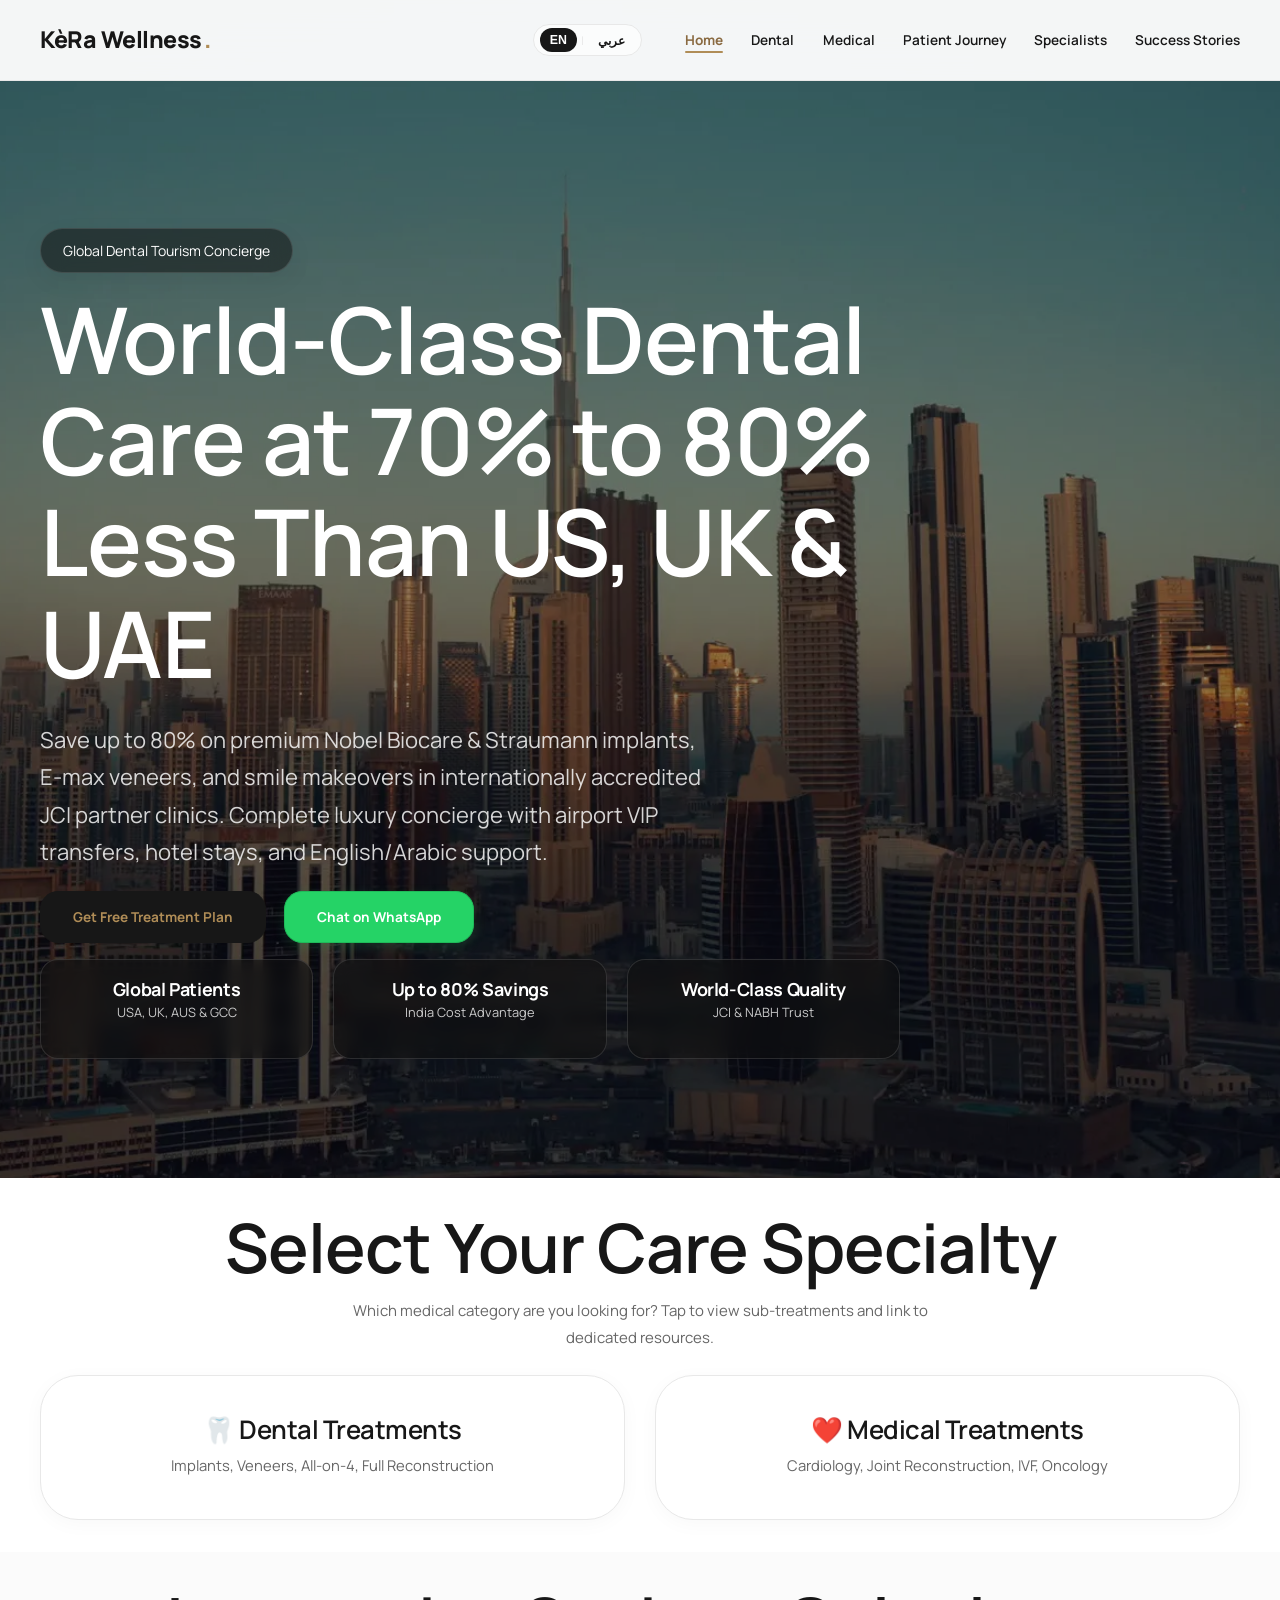
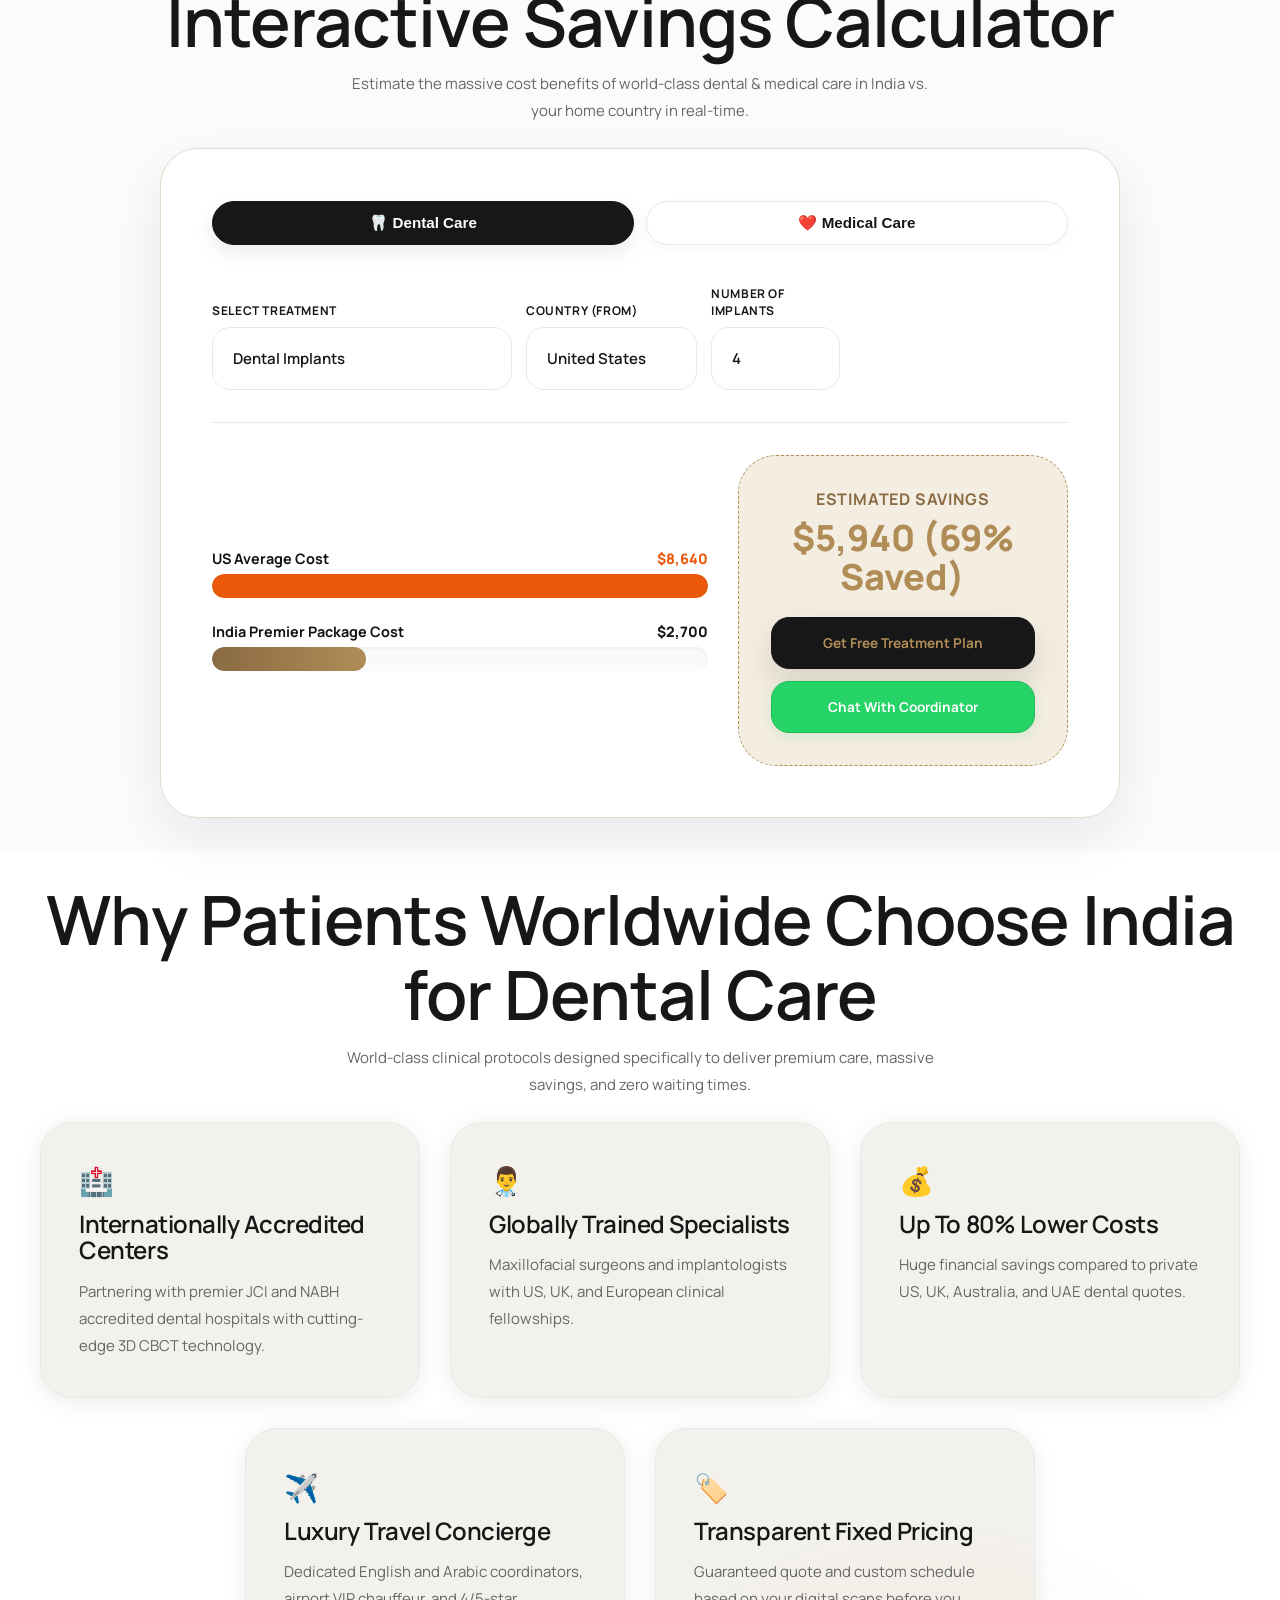
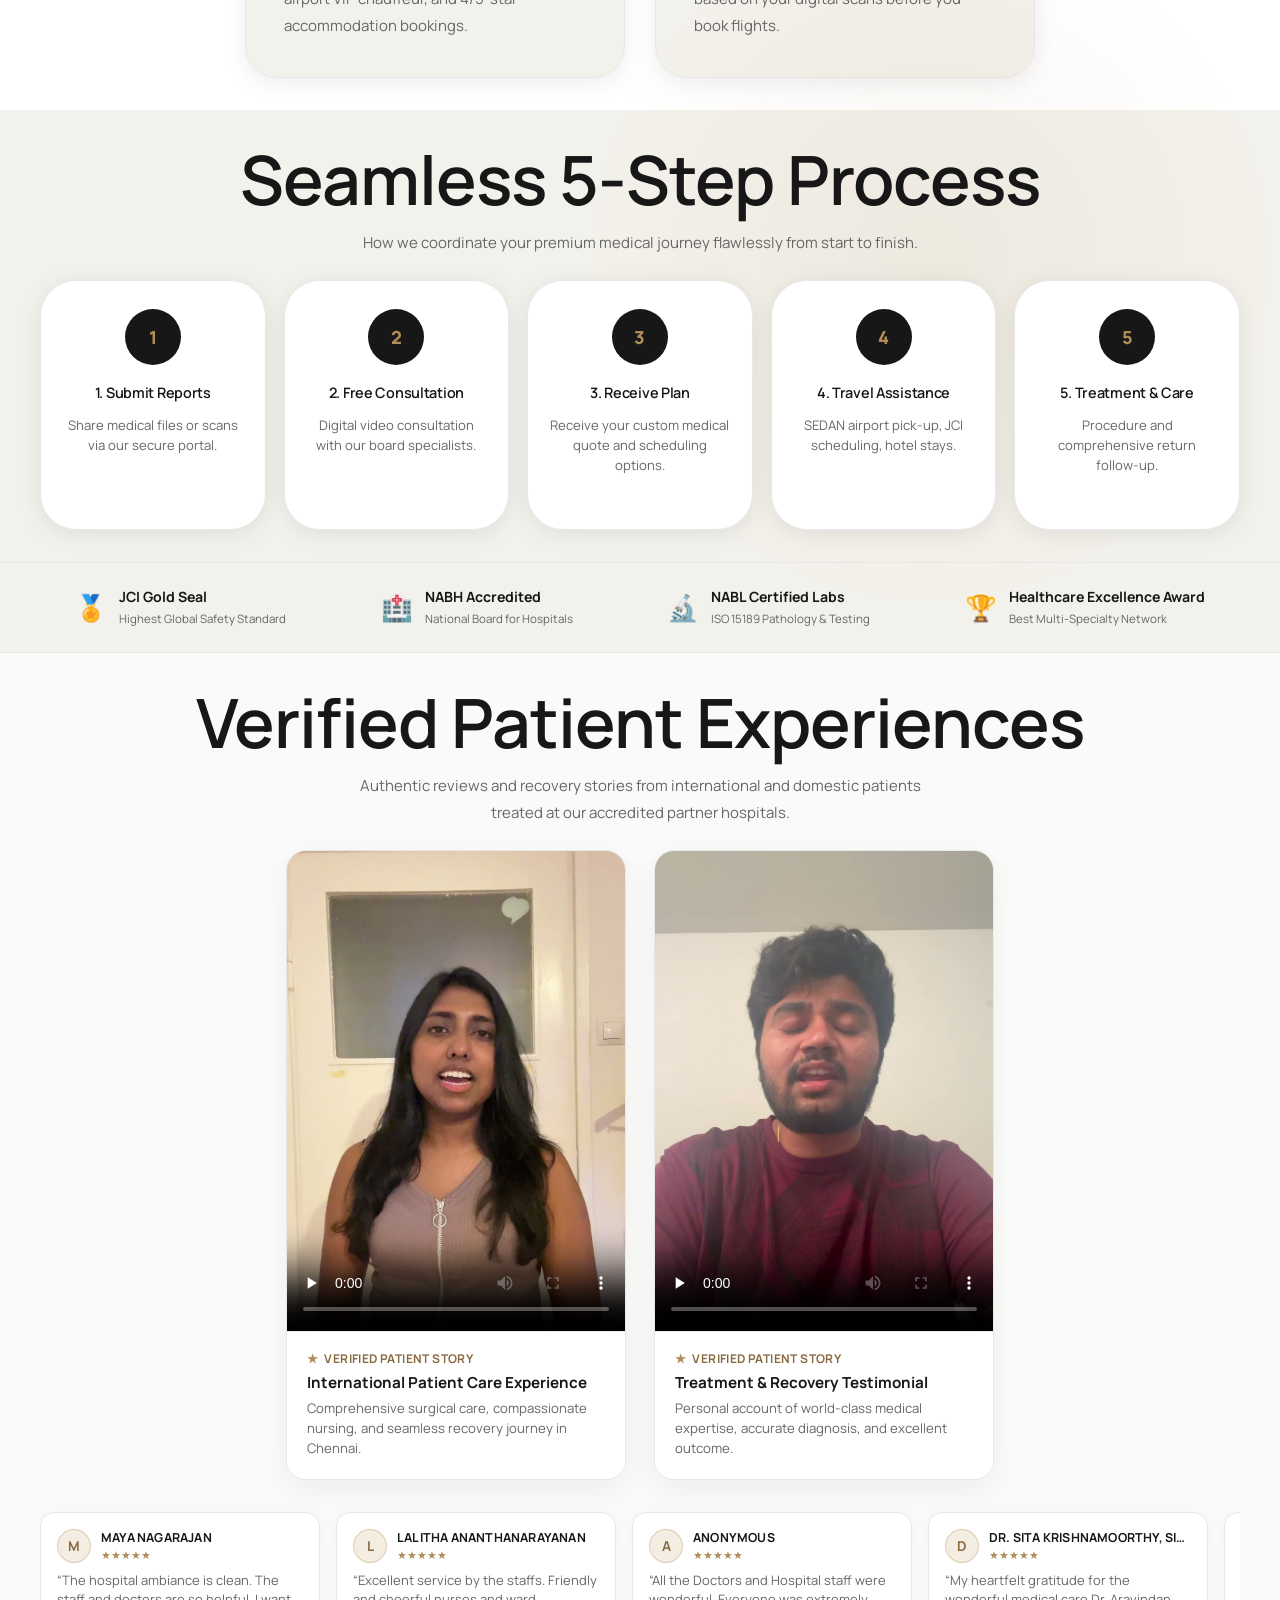
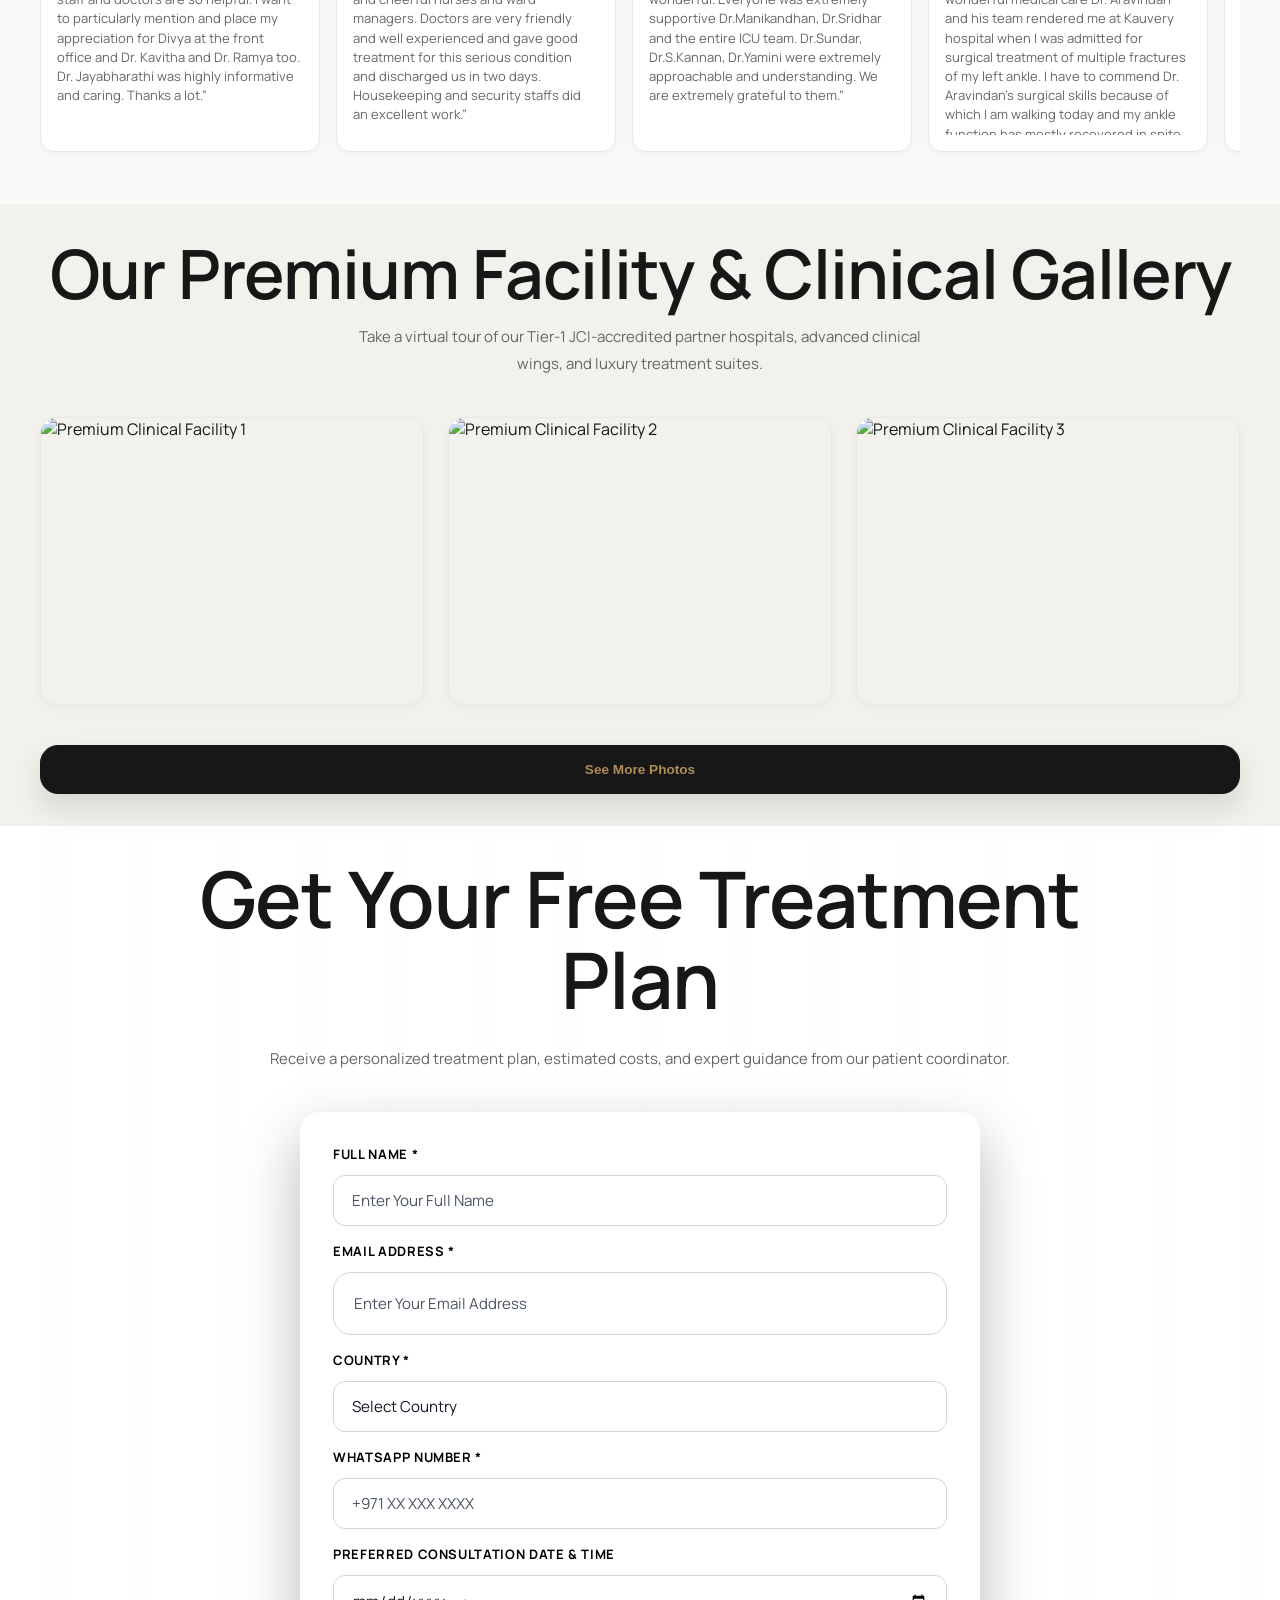
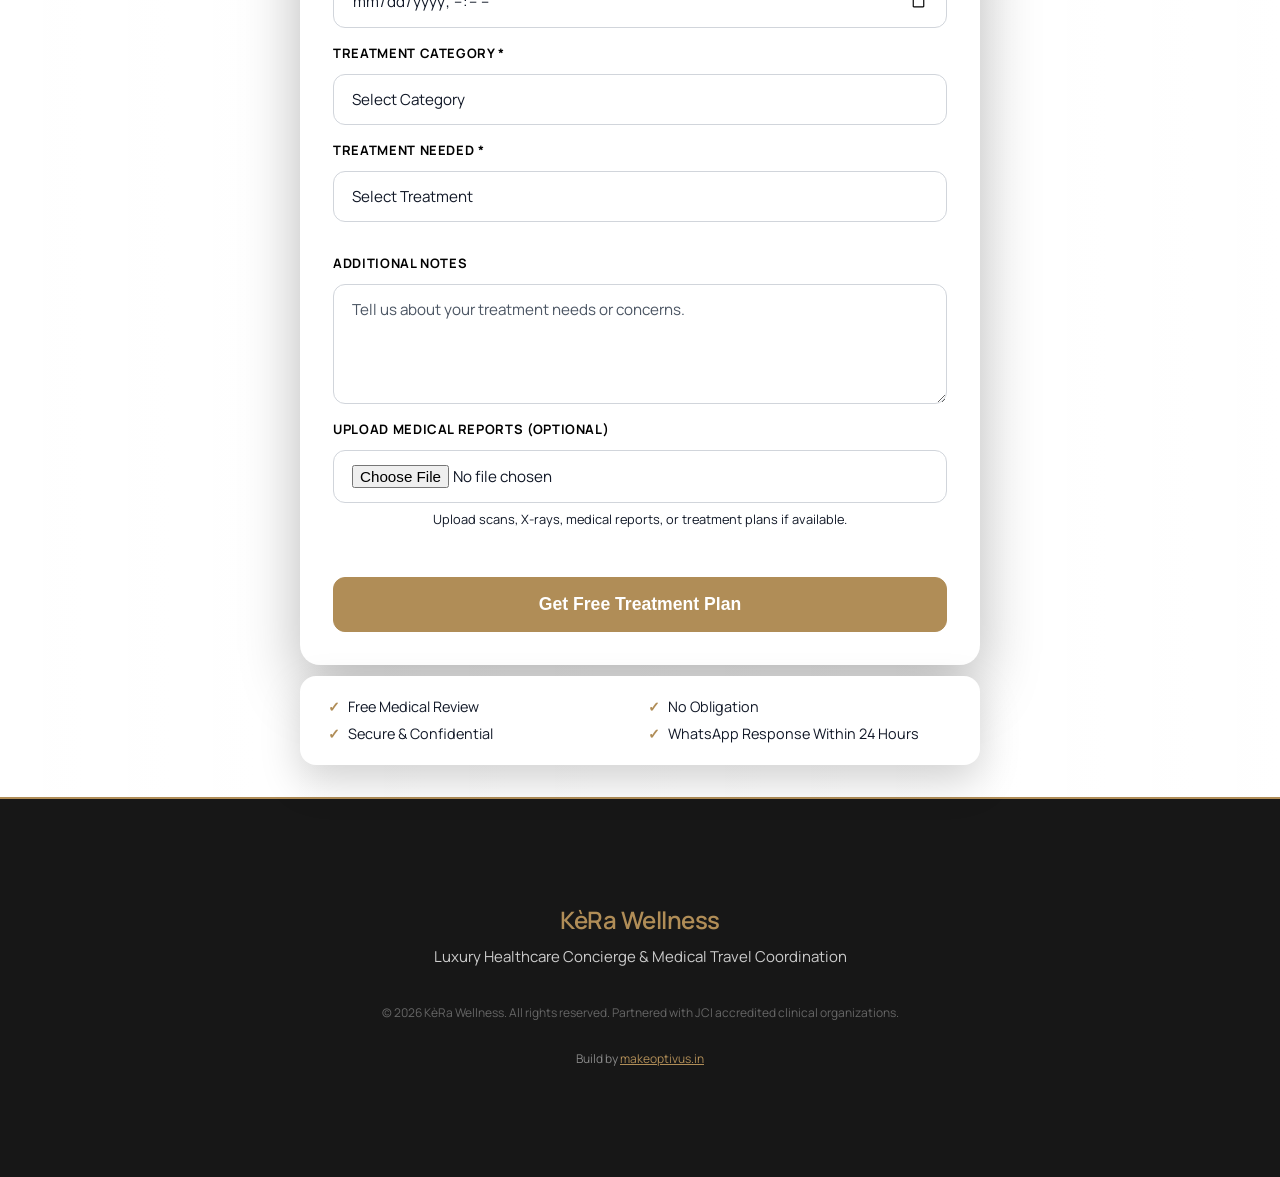
==== commit db86c9e9: "Fix hero section loading slowness, add responsive video posters, increase dental doctor card length," ====
--- a/index.html
+++ b/index.html
@@ -57,6 +57,7 @@
   </script>
   <script src="./assets/js/language-switch.min.js" defer></script>
   <style>
+
     /* Styling adjustments specifically for the Black, Gold and White Luxury look */
     html, body {
       overflow-x: hidden;
@@ -89,12 +90,13 @@
       max-width: 100vw !important;
       box-sizing: border-box !important;
       color: white;
-      padding-top: clamp(6.25rem, 12vw, 8rem);
-      min-height: 85svh;
+      padding-top: clamp(6.25rem, 12vw, 8.75rem);
+      padding-bottom: clamp(3.75rem, 8vw, 6.25rem);
+      min-height: 70svh;
       display: flex;
       align-items: center;
       overflow: hidden;
-      background: transparent !important;
+      background: #121417 url("assets/videos/homepage-poster.webp") center/cover no-repeat !important;
     }
     .video-background {
       position: absolute;
@@ -107,15 +109,15 @@
       height: 100%;
       z-index: 1;
       overflow: hidden;
+      background: #121417 url("assets/videos/homepage-poster.webp") center/cover no-repeat;
     }
     .video-background video {
       width: 100%;
       height: 100%;
       min-width: 100%;
       object-fit: cover;
-      opacity: 0;
+      opacity: 1;
       filter: saturate(0.95) contrast(1.05);
-      transition: opacity 0.8s ease;
     }
     .video-background video.is-loaded {
       opacity: 1;
@@ -264,9 +266,12 @@
       <p class="lang-en">Enter your details below. A dedicated healthcare coordinator will call you back on WhatsApp within 15 minutes.</p>
       <p class="lang-ar">أدخل بياناتك أدناه. سيتصل بك منسق رعاية صحية مخصص على واتساب في غضون 15 دقيقة.</p>
       <form id="modalCallbackForm">
-        <input type="text" name="name" class="lang-en" placeholder="Your Name" required>
-        <input type="text" name="name_ar" class="lang-ar" placeholder="الاسم الكامل" required>
-        <input type="tel" name="phone" placeholder="WhatsApp (e.g. +971...)" required>
+        <label for="cbHomeName" class="visually-hidden lang-en">Your Name</label>
+        <input type="text" id="cbHomeName" name="name" class="lang-en" placeholder="Your Name" required>
+        <label for="cbHomeNameAr" class="visually-hidden lang-ar">الاسم الكامل</label>
+        <input type="text" id="cbHomeNameAr" name="name_ar" class="lang-ar" placeholder="الاسم الكامل" required>
+        <label for="cbHomePhone" class="visually-hidden">WhatsApp Phone</label>
+        <input type="tel" id="cbHomePhone" name="phone" placeholder="WhatsApp (e.g. +971...)" required>
         <button type="submit" class="btn btn-primary" style="width: 100%; background: var(--black); color: var(--gold); border-color: var(--black);">
           <span class="lang-en">Request Callback Now</span>
           <span class="lang-ar">طلب اتصال الآن</span>
@@ -280,8 +285,8 @@
   </div>
 
   <!-- Patient Review Modal -->
-  <div class="review-modal" id="reviewModal" onclick="closeReviewModal(event)">
-    <div class="review-modal-content" onclick="event.stopPropagation()">
+  <div class="review-modal" id="reviewModal">
+    <div class="review-modal-content">
       <button type="button" class="review-modal-close" onclick="closeReviewModal()" aria-label="Close review">&times;</button>
       <div class="review-modal-header">
         <div class="review-modal-avatar" id="modalAvatar">M</div>
@@ -344,7 +349,7 @@
   <!-- Hero Section -->
   <section class="hero">
     <div class="video-background">
-      <video autoplay muted loop playsinline preload="metadata" id="heroVideo" referrerpolicy="no-referrer">
+      <video autoplay muted loop playsinline preload="auto" id="heroVideo" poster="assets/videos/homepage-poster.webp" referrerpolicy="no-referrer">
         <source src="assets/videos/homepage.mp4" type="video/mp4">
       </video>
       <div class="video-overlay"></div>
@@ -407,7 +412,7 @@
 
       <div class="treatment-selector-container" data-reveal>
         <!-- Dental Selector Card -->
-        <div class="selector-card" id="dentalCard" onclick="toggleSelector('dental')">
+        <div role="button" tabindex="0" class="selector-card" id="dentalCard" onclick="toggleSelector('dental')" onkeydown="if(event.key==='Enter'||event.key===' ')toggleSelector('dental')">
           <h3>
             <span class="lang-en">🦷 Dental Treatments</span>
             <span class="lang-ar">🦷 علاجات الأسنان</span>
@@ -417,7 +422,7 @@
         </div>
 
         <!-- Medical Selector Card -->
-        <div class="selector-card" id="medicalCard" onclick="toggleSelector('medical')">
+        <div role="button" tabindex="0" class="selector-card" id="medicalCard" onclick="toggleSelector('medical')" onkeydown="if(event.key==='Enter'||event.key===' ')toggleSelector('medical')">
           <h3>
             <span class="lang-en">❤️ Medical Treatments</span>
             <span class="lang-ar">❤️ العلاجات الطبية</span>
@@ -565,10 +570,8 @@
         <div class="calc-field-group">
           <!-- Step 2: Select Treatment Dropdown -->
           <div class="calc-field-item">
-            <label>
-              <span class="lang-en">Select Treatment</span>
-              <span class="lang-ar">اختر العلاج</span>
-            </label>
+            <label for="calcTreatment" class="lang-en">Select Treatment</label>
+            <label for="calcTreatmentAr" class="lang-ar">اختر العلاج</label>
             <select id="calcTreatment" class="lang-en" onchange="runCalculation()">
               <!-- Populated dynamically by JS -->
             </select>
@@ -578,10 +581,8 @@
           </div>
           
           <div class="calc-field-item">
-            <label>
-              <span class="lang-en">Country (From)</span>
-              <span class="lang-ar">بلد الإقامة</span>
-            </label>
+            <label for="calcCountry" class="lang-en">Country (From)</label>
+            <label for="calcCountryAr" class="lang-ar">بلد الإقامة</label>
             <select id="calcCountry" class="lang-en" onchange="runCalculation()">
               <option value="US" selected>United States</option>
               <option value="UK">United Kingdom</option>
@@ -602,7 +603,7 @@
           
           <!-- Step 3: Dynamic Quantity ( Medically Relevant Options ) -->
           <div class="calc-field-item calc-qty-wrapper" id="calcQtyWrapper">
-            <label id="calcQtyLabel">
+            <label id="calcQtyLabel" for="calcQtySelect">
               <span class="lang-en">Quantity</span>
               <span class="lang-ar">الكمية</span>
             </label>
@@ -1436,13 +1437,13 @@
       </div>
       
       <div class="gallery-grid" data-reveal>
-        <div class="gallery-item card-hover" onclick="openGalleryModal(0)">
+        <div role="button" tabindex="0" class="gallery-item card-hover" onclick="openGalleryModal(0)" onkeydown="if(event.key==='Enter'||event.key===' ')openGalleryModal(0)">
           <img src="./assets/images/WhatsApp Image 2026-06-04 at 10.51.21 AM.jpeg" alt="Premium Clinical Facility 1" loading="lazy">
         </div>
-        <div class="gallery-item card-hover" onclick="openGalleryModal(1)">
+        <div role="button" tabindex="0" class="gallery-item card-hover" onclick="openGalleryModal(1)" onkeydown="if(event.key==='Enter'||event.key===' ')openGalleryModal(1)">
           <img src="./assets/images/WhatsApp Image 2026-06-04 at 10.51.23 AM.jpeg" alt="Premium Clinical Facility 2" loading="lazy">
         </div>
-        <div class="gallery-item card-hover" onclick="openGalleryModal(2)">
+        <div role="button" tabindex="0" class="gallery-item card-hover" onclick="openGalleryModal(2)" onkeydown="if(event.key==='Enter'||event.key===' ')openGalleryModal(2)">
           <img src="./assets/images/WhatsApp Image 2026-06-04 at 10.51.24 AM (1).jpeg" alt="Premium Clinical Facility 3" loading="lazy">
         </div>
       </div>
@@ -1457,7 +1458,7 @@
     </div>
 
     <!-- Gallery Lightbox Modal -->
-    <div class="gallery-lightbox" id="galleryLightbox" style="display: none;" onclick="if(event.target === this) closeGalleryModal();">
+    <div class="gallery-lightbox" id="galleryLightbox" style="display: none;">
       <button class="lightbox-close" onclick="closeGalleryModal()" aria-label="Close Gallery">&times;</button>
       <button class="lightbox-prev" onclick="prevLightboxImage()">&#10094;</button>
       <div class="lightbox-content">
@@ -1935,7 +1936,7 @@
         }
       }
       
-      const qty = treatment.qtyType === "none" ? 1 : (parseInt(document.getElementById("calcQtySelect").value) || 1);
+      const qty = treatment.qtyType === "none" ? 1 : (Number.parseInt(document.getElementById("calcQtySelect").value, 10) || 1);
       
       const countryId = isAr ? "calcCountryAr" : "calcCountry";
       const countryCode = (document.getElementById(countryId) && document.getElementById(countryId).value) || (isAr ? "AE" : "US");
@@ -2040,6 +2041,8 @@
 
     window.openReviewModal = openReviewModal;
     window.closeReviewModal = closeReviewModal;
+    const revModal = document.getElementById("reviewModal");
+    if (revModal) revModal.addEventListener("click", closeReviewModal);
 
     // Patient Video Testimonials single-play coordination
     document.querySelectorAll('.patient-video-wrapper video').forEach(v => {
--- a/assets/css/styles.min.css
+++ b/assets/css/styles.min.css
@@ -1 +1 @@
-*,::after,::before{margin:0;padding:0;box-sizing:border-box}html{scroll-behavior:smooth;-webkit-text-size-adjust:100%;font-size:16px;overflow-x:hidden;overflow-x:clip;max-width:100vw;width:100%}body{font-family:Manrope,sans-serif;background:var(--white);color:var(--text-dark);overflow-x:hidden;overflow-x:clip;max-width:100vw;width:100%;position:relative;-webkit-font-smoothing:antialiased;-moz-osx-font-smoothing:grayscale}:root{--bg-primary:#FAFAF8;--bg-secondary:#F3F1EB;--text-dark:#171717;--text-light:#FAFAF8;--text-muted:#666666;--black:#171717;--black-light:#232323;--gold:#B08D57;--gold-rgb:176,141,87;--gold-dark:#8A6A42;--gold-light:#F4EDE1;--white:#FFFFFF;--bg-light:#FAFAF8;--border-gray:#E8E8E8;--card-bg:#FFFFFF;--navy:#111111;--navy-dark:#111111;--navy-light:#232323;--fs-hero:clamp(2.4rem, 8vw + 0.5rem, 5.75rem);--fs-h2:clamp(2rem, 5vw + 0.5rem, 4.25rem);--fs-h2-story:clamp(2rem, 5vw + 0.5rem, 4.5rem);--fs-cta:clamp(2rem, 5.5vw + 0.5rem, 4.875rem);--fs-h3-pain:clamp(1.5rem, 3vw + 0.4rem, 2.375rem);--fs-h3-why:clamp(1.1rem, 1.5vw + 0.3rem, 1.5rem);--fs-h3-proc:clamp(1.25rem, 2vw + 0.25rem, 1.875rem);--fs-hero-stat:clamp(1.15rem, 4vw, 2.5rem);--fs-body:clamp(0.9375rem, 1.1vw, 1rem);--fs-hero-body:clamp(1rem, 2.5vw, 1.375rem);--fs-badge:clamp(0.75rem, 1.2vw, 0.875rem);--fs-label:clamp(0.75rem, 1vw, 0.8125rem);--section-py:clamp(1.25rem, 2.5vw, 2.25rem);--container-px:clamp(1.25rem, 5vw, 2.5rem);--card-pad:clamp(1.5rem, 4vw, 3.4375rem);--gap-grid:clamp(1rem, 2.5vw, 1.875rem);--gap-hero:clamp(1rem, 3vw, 1.125rem);--radius-card:clamp(1.25rem, 3vw, 2.375rem);--radius-btn:clamp(0.875rem, 1.5vw, 1.125rem);--radius-form:clamp(1.5rem, 3vw, 2.5rem);--radius-story-img:clamp(1.5rem, 3.5vw, 2.625rem)}.container{width:100%;max-width:1280px;margin:0 auto;padding:0 var(--container-px)}section{padding:var(--section-py) 0}.hero,.treatment-hero{position:relative;width:100%!important;max-width:100vw!important;box-sizing:border-box!important;overflow:hidden;display:flex;align-items:center;min-height:42vh!important}.whatsapp{position:fixed;bottom:24px;right:24px;width:56px;height:56px;background-color:var(--gold);color:var(--white);border-radius:50%;display:flex;align-items:center;justify-content:center;box-shadow:0 8px 24px rgba(0,0,0,.2);z-index:1000;cursor:pointer;transition:transform .3s ease}@media (min-width:768px){.hero,.treatment-hero{min-height:46vh!important}}@media (min-width:1200px){.hero,.treatment-hero{min-height:50vh!important}}.video-background{position:absolute;inset:0;top:0;left:0;right:0;bottom:0;width:100%!important;min-width:100%!important;height:100%;z-index:1;overflow:hidden;pointer-events:none}.video-background video{width:100%;height:100%;object-fit:cover;object-position:center;opacity:0;transition:opacity .8s ease;transform:scale(1.01)}.video-background video.is-loaded{opacity:1}.video-overlay{position:absolute;inset:0;top:0;left:0;right:0;bottom:0;width:100%!important;min-width:100%!important;height:100%;z-index:2;background:rgba(17,17,17,.45)}.hero .container,.treatment-hero .container{position:relative;z-index:3;width:100%!important;max-width:1280px;box-sizing:border-box}h1,h2,h3{line-height:1.1;font-weight:600;letter-spacing:-.02em}p{line-height:1.8;color:var(--text-muted);font-size:var(--fs-body)}nav{position:fixed;top:0;left:0;width:100%;z-index:999;background:rgba(250,250,248,.88);backdrop-filter:blur(20px);-webkit-backdrop-filter:blur(20px);border-bottom:1px solid var(--border-gray);transition:all .4s ease}.nav-wrapper{display:flex;justify-content:space-between;align-items:center;padding-top:clamp(16px,2.5vw,24px);padding-bottom:clamp(16px,2.5vw,24px);gap:1rem;transition:all .4s ease}.logo{font-size:clamp(1.1rem, 2.2vw, 1.45rem);font-weight:800;letter-spacing:-.5px;flex-shrink:0;max-width:55%;line-height:1.2;color:var(--text-dark);text-decoration:none;display:inline-flex;align-items:center}.logo span{color:var(--gold);margin-left:2px}.nav-links{display:flex;align-items:center;gap:clamp(1.25rem,2.2vw,2.5rem);flex-wrap:nowrap}.nav-links a{text-decoration:none;color:var(--text-dark);font-weight:600;font-size:clamp(.85rem, 1vw, .95rem);white-space:nowrap;transition:color .3s ease}.nav-links a:hover{color:var(--gold-dark)}.nav-dropdown{position:relative;display:inline-block;cursor:pointer}.nav-dropdown>a{display:flex;align-items:center;gap:4px}.nav-dropdown>a::after{content:"";display:inline-block;width:5px;height:5px;border-right:1.5px solid currentColor;border-bottom:1.5px solid currentColor;transform:rotate(45deg);margin-bottom:3px;transition:transform .25s ease}.nav-dropdown:hover>a::after{transform:rotate(-135deg) translateY(-2px)}.dropdown-menu{position:absolute;top:100%;left:50%;transform:translateX(-50%) translateY(15px);background:var(--card-bg);border:1px solid var(--border-gray);border-radius:14px;padding:10px 0;min-width:250px;box-shadow:0 16px 40px rgba(17,17,17,.08);opacity:0;visibility:hidden;transition:all .3s cubic-bezier(.16, 1, .3, 1);z-index:1000}.nav-dropdown:hover .dropdown-menu{opacity:1;visibility:visible;transform:translateX(-50%) translateY(5px)}.dropdown-menu a{display:block;padding:11px 22px;color:var(--text-dark)!important;font-size:.875rem!important;font-weight:500!important;transition:all .25s ease!important;border-bottom:1px solid var(--border-gray)}.dropdown-menu a:last-child{border-bottom:none}.dropdown-menu a:hover{background:rgba(var(--gold-rgb),.08);color:var(--gold-dark)!important;padding-left:26px}.btn-header-cta{padding:clamp(12px,1.5vw,16px);margin-bottom:clamp(12px,2vw,20px);border:1px solid var(--border-gray);border-radius:var(--radius-form);background:var(--card-bg);color:var(--text-dark);font-size:var(--fs-body)}nav.nav-scrolled .nav-wrapper{padding-top:clamp(10px,1.5vw,14px);padding-bottom:clamp(10px,1.5vw,14px)}nav.nav-scrolled .btn-header-cta{box-shadow:0 12px 28px rgba(17,17,17,.08)}.mobile-text{display:none}.btn{display:inline-flex;align-items:center;justify-content:center;padding:clamp(12px,1.5vw,16px) clamp(22px,2.5vw,36px);border-radius:var(--radius-btn);text-decoration:none;font-weight:700;font-size:clamp(.85rem, 1vw, .975rem);transition:all .4s cubic-bezier(.16, 1, .3, 1);touch-action:manipulation;-webkit-tap-highlight-color:transparent;min-height:48px}.btn-primary{background:var(--black);color:var(--white);border:1px solid var(--black);box-shadow:0 14px 30px rgba(17,17,17,.12)}.btn-primary:hover{transform:translateY(-4px);background:var(--gold-dark);border-color:var(--gold-dark);box-shadow:0 20px 40px rgba(17,17,17,.16)}.btn-dark{background:var(--navy);color:#fff;border:1px solid rgba(var(--gold-rgb),.35);box-shadow:0 10px 24px rgba(12,27,51,.2)}.btn-dark:hover{background:var(--navy-light);transform:translateY(-4px);box-shadow:0 16px 30px rgba(12,27,51,.35)}.btn-outline{background:0 0;color:var(--text-dark);border:1.5px solid var(--border-gray)}.btn-outline:hover{background:rgba(var(--gold-rgb),.08);color:var(--gold-dark);border-color:var(--gold-dark);transform:translateY(-4px)}.btn-whatsapp{background:#25d366;color:#fff;border:1.5px solid #20ba59;box-shadow:0 4px 12px rgba(37,211,102,.15)}.btn-whatsapp:hover{background:#1ebe57;color:#fff;border-color:#1a9f4a;transform:translateY(-2px);box-shadow:0 6px 16px rgba(37,211,102,.22)}.treatment-hero .btn-whatsapp{color:#fff}.hero{min-height:60vh!important;background:radial-gradient(circle at 75% center,rgba(250,250,248,.08) 0,rgba(17,17,17,.78) 75%),url("https://images.unsplash.com/photo-1629909613654-28e377c37b09?q=80&w=2200&auto=format&fit=crop") center/cover no-repeat}.hero::before{content:"";position:absolute;width:clamp(300px,60vw,800px);height:clamp(300px,60vw,800px);background:radial-gradient(circle,rgba(176,141,87,.1),transparent 70%);top:-200px;right:0;max-width:100%;pointer-events:none}.hero-content,.treatment-hero-content{position:relative;z-index:2;max-width:860px;padding-top:clamp(4.5rem,8vw,5.5rem);padding-bottom:clamp(.75rem,1.5vw,1.25rem)}.hero-badge{display:inline-block;padding:clamp(8px,1.5vw,12px) clamp(14px,2vw,22px);border-radius:999px;background:rgba(255,255,255,.9);backdrop-filter:blur(12px);-webkit-backdrop-filter:blur(12px);border:1px solid var(--border-gray);box-shadow:0 8px 24px rgba(17,17,17,.06);color:var(--text-dark);font-size:var(--fs-badge);margin-bottom:clamp(10px,1.8vw,16px)}.hero h1{font-size:var(--fs-hero);font-weight:600;letter-spacing:clamp(-1px, -.2vw, -2px);color:#fff;margin-bottom:clamp(16px,3vw,28px);line-height:1.1}.hero p{font-size:var(--fs-hero-body);color:rgba(250,250,248,.84);max-width:680px;margin-bottom:clamp(14px,2.5vw,20px);line-height:1.7}.hero-buttons{display:flex;gap:var(--gap-hero);flex-wrap:wrap}.hero-bottom{margin-top:clamp(2.5rem,4vw,3.75rem);display:flex;flex-direction:row;flex-wrap:nowrap;gap:clamp(10px,1.6vw,24px);align-items:stretch;width:100%}.hero-box{flex:1 1 0;min-width:0;padding:clamp(12px,1.4vw,18px) clamp(10px,1.2vw,18px);border-radius:18px;background:rgba(255,255,255,.06);border:1px solid rgba(255,255,255,.1);backdrop-filter:blur(8px);-webkit-backdrop-filter:blur(8px);transition:transform .4s ease,background .4s ease;text-align:center;box-sizing:border-box}.hero-box:hover{transform:translateY(-6px);background:rgba(255,255,255,.1)}.hero-box h3{font-size:clamp(.95rem, 1.4vw, 1.3rem);color:#fff;margin-bottom:4px;font-weight:700;line-height:1.25;white-space:nowrap}.hero-box p{color:#dbe4ee;font-size:clamp(.6rem, 1vw, .875rem);line-height:1.2}.section-title{text-align:center;margin-bottom:clamp(1rem,2vw,1.5rem)}.section-title h2{font-size:var(--fs-h2);letter-spacing:clamp(-1px, -.2vw, -2px);margin-bottom:clamp(8px,1.2vw,12px)}.section-title p{max-width:600px;margin:0 auto}.pain{background:#fff}.pain-wrapper{display:grid;grid-template-columns:1fr 1fr;gap:var(--gap-grid)}.pain-card{padding:var(--card-pad);border-radius:var(--radius-card)}.pain-left{background:#fff7ed;border:1px solid #fed7aa}.pain-right{background:#f0fdf4;border:1px solid #bbf7d0}.pain-label{display:inline-block;padding:clamp(7px,1vw,10px) clamp(12px,1.5vw,18px);border-radius:999px;font-size:var(--fs-label);font-weight:700;margin-bottom:clamp(16px,2.5vw,26px)}.pain-left .pain-label{background:#ea580c;color:#fff}.pain-right .pain-label{background:#16a34a;color:#fff}.pain-card h3{font-size:var(--fs-h3-pain);margin-bottom:clamp(18px,3vw,30px)}.pain-card ul{list-style:none}.pain-card li{position:relative;padding-left:clamp(24px,3vw,34px);margin-bottom:clamp(14px,2vw,22px);line-height:1.8;color:#475569;font-size:var(--fs-body)}.pain-left li::before{content:"✗";color:#ea580c;position:absolute;left:0;top:2px;font-size:clamp(16px, 2vw, 20px);font-weight:900}.pain-right li::before{content:"✓";color:#16a34a;position:absolute;left:0;top:2px;font-size:clamp(16px, 2vw, 20px);font-weight:900}.before-after-section{background:var(--white);padding:var(--section-py) 0}.ba-visual{max-width:min(920px,100%);margin:0 auto clamp(1.5rem,4vw,3rem);text-align:center}.ba-visual img{width:100%;max-height:min(380px,52vw);object-fit:cover;border-radius:clamp(16px,3vw,24px);box-shadow:0 16px 40px rgba(0,0,0,.08);display:block}.ba-grid{display:grid;grid-template-columns:repeat(2,1fr);gap:clamp(1rem,3vw,2rem)}.ba-card{text-align:center;padding:clamp(1.25rem,3vw,2rem);background:var(--bg-secondary);border:1px solid var(--border-gray);border-radius:var(--radius-card)}.ba-card h3{color:var(--text-dark);font-size:clamp(1.05rem, 2vw, 1.35rem);margin-bottom:.75rem}.ba-card p{color:#475569;font-size:var(--fs-body);line-height:1.7}.ba-label{display:inline-block;padding:6px 14px;border-radius:999px;margin-bottom:12px;font-weight:700;font-size:.8rem;letter-spacing:.04em}.ba-label--before{background:#ea580c;color:#fff}.ba-label--after{background:#16a34a;color:#fff}.testimonial-grid--cols-2{grid-template-columns:repeat(2,1fr)}@media (max-width:767px){.ba-grid,.testimonial-grid--cols-2{grid-template-columns:1fr}.ba-visual img{max-height:min(280px,65vw)}.ba-card{padding:1.25rem 1rem}}.why-us{background:var(--black);color:#fff}.why-grid{display:grid;grid-template-columns:repeat(6,1fr);gap:var(--gap-grid)}.why-grid>.why-card{grid-column:span 2}.why-grid>.why-card:nth-child(4){grid-column:2/span 2}.why-grid>.why-card:nth-child(5){grid-column:4/span 2}.why-card{background:rgba(255,255,255,.04);backdrop-filter:blur(20px);-webkit-backdrop-filter:blur(20px);padding:clamp(1.5rem,3vw,2.5rem);border-radius:clamp(1.25rem,2.5vw,2rem);border:1px solid rgba(255,255,255,.08);border-top:1px solid rgba(255,255,255,.12);box-shadow:0 4px 24px rgba(0,0,0,.08);transition:all .4s cubic-bezier(.16, 1, .3, 1);position:relative}.why-card:hover{background:rgba(255,255,255,.06);border-color:rgba(var(--gold-rgb),.32);transform:translateY(-5px)}.why-card h3{font-size:var(--fs-h3-why);margin-bottom:clamp(8px,1.5vw,14px)}.why-card p{color:rgba(250,250,248,.82)}.story-wrapper{display:flex;flex-direction:column;gap:clamp(2rem,6vw,4.375rem)}.story-image{position:relative;width:100%}.story-image img{width:100%;height:clamp(320px,55vw,760px);object-fit:cover;border-radius:var(--radius-story-img);display:block}.story-text-sticky{margin-top:10px}.story-text-sticky h2{font-size:var(--fs-h2-story);letter-spacing:clamp(-1px, -.2vw, -2px);margin-bottom:clamp(14px,2.5vw,28px);line-height:1.1}.story-points{margin-top:clamp(1.5rem,3vw,2.5rem);display:grid;grid-template-columns:repeat(2,1fr);gap:var(--gap-grid)}.story-box{background:var(--card-bg);padding:clamp(1.25rem,2.5vw,1.875rem);border-radius:clamp(1rem,2vw,1.625rem);box-shadow:0 16px 32px rgba(17,17,17,.05);border:1px solid var(--border-gray);transition:all .4s cubic-bezier(.16, 1, .3, 1)}.story-box h4{margin-bottom:8px;font-size:clamp(.9rem, 1.3vw, 1rem)}.story-box p{font-size:var(--fs-body)}.process{background:var(--black);color:#fff;position:relative;overflow:visible}.process::before{content:"";position:absolute;width:clamp(300px,55vw,700px);height:clamp(300px,55vw,700px);background:radial-gradient(circle,rgba(var(--gold-rgb),.08),transparent 70%);right:0;top:-200px;max-width:100%;pointer-events:none}.process-grid{display:grid;grid-template-columns:repeat(3,1fr);gap:var(--gap-grid);position:relative;z-index:2;align-items:stretch}.process-grid--steps{grid-template-columns:repeat(5,minmax(0,1fr));gap:clamp(.75rem,1.4vw,1.25rem)}@media (max-width:1199px){.process-grid--steps{grid-template-columns:repeat(3,minmax(0,1fr))}}@media (max-width:991px){.process-grid--steps{grid-template-columns:repeat(2,minmax(0,1fr))}}.process-card{display:flex;flex-direction:column;align-items:center;text-align:center;height:100%;min-height:clamp(210px,20vw,250px);background:rgba(255,255,255,.04);backdrop-filter:blur(20px);-webkit-backdrop-filter:blur(20px);border:1px solid rgba(255,255,255,.08);border-top:1px solid rgba(255,255,255,.12);padding:clamp(1.25rem,2.5vw,1.75rem) clamp(1rem,2vw,1.35rem);border-radius:clamp(1.25rem,3vw,2.25rem);box-shadow:0 4px 24px rgba(0,0,0,.08);transition:all .4s cubic-bezier(.16, 1, .3, 1);position:relative;box-sizing:border-box}.process-card:hover{background:rgba(255,255,255,.06);border-color:rgba(var(--gold-rgb),.32);transform:translateY(-5px)}.process-top{display:flex;align-items:center;justify-content:center;width:100%;margin-bottom:clamp(12px,2vw,18px)}.process-number{width:clamp(44px,5vw,56px);height:clamp(44px,5vw,56px);flex-shrink:0;border-radius:50%;background:linear-gradient(135deg,var(--gold-dark),var(--gold));display:flex;align-items:center;justify-content:center;color:var(--white);font-weight:800;font-size:clamp(14px, 1.5vw, 18px)}.process-line{display:none}.process-card h3{font-size:clamp(.9rem, 1.05vw, 1.05rem);line-height:1.35;margin-bottom:clamp(8px,1.2vw,12px);width:100%;overflow-wrap:break-word;word-wrap:break-word;hyphens:auto}.process-card p{color:rgba(250,250,248,.82);font-size:clamp(.82rem, .95vw, .9rem);line-height:1.55;width:100%;margin:0;flex:1}.process .process-card,html[lang=ar] .process .process-card{text-align:center;align-items:center}html[lang=ar] .process .process-top{flex-direction:row;justify-content:center}.testimonials{background:var(--bg-primary)}.testimonial-grid{display:grid;grid-template-columns:repeat(3,1fr);gap:var(--gap-grid)}.testimonial-card{padding:clamp(1.5rem,3vw,2.625rem);background:var(--card-bg);border-radius:clamp(1.25rem,2.5vw,2rem);box-shadow:0 16px 32px rgba(17,17,17,.05);border:1px solid var(--border-gray);transition:all .4s cubic-bezier(.16, 1, .3, 1)}.testimonial-card:hover{transform:translateY(-5px);box-shadow:0 24px 48px rgba(17,17,17,.08)}.testimonial-card h4{margin-top:clamp(14px,2vw,22px);font-size:clamp(.875rem, 1.2vw, 1rem)}.testimonial-card p{font-size:var(--fs-body)}.cta{background:linear-gradient(to right,rgba(17,17,17,.92),rgba(17,17,17,.78)),url("https://images.unsplash.com/photo-1520607162513-77705c0f0d4a?q=80&w=2200&auto=format&fit=crop") center/cover no-repeat;text-align:center;color:#fff}.cta h2{font-size:var(--fs-cta);letter-spacing:clamp(-1px, -.2vw, -2px);max-width:980px;margin:0 auto clamp(16px,2.5vw,24px);line-height:1.05}.cta p{max-width:760px;margin:0 auto clamp(1rem,2vw,1.5rem);color:#dbe4ee}form{max-width:960px;margin:clamp(2rem,5vw,3.75rem) auto 0;background:rgba(255,255,255,.08);backdrop-filter:blur(16px);-webkit-backdrop-filter:blur(16px);padding:clamp(1.5rem,5vw,3.75rem);border-radius:var(--radius-form);border:1px solid rgba(255,255,255,.08)}.form-grid{display:grid;grid-template-columns:1fr 1fr;gap:var(--gap-grid)}input,select,textarea{width:100%;padding:clamp(14px,1.8vw,20px);border:none;border-radius:clamp(12px,1.5vw,18px);font-family:inherit;font-size:clamp(.875rem, 1.2vw, .9375rem);background:rgba(255,255,255,.96);outline:0;appearance:none;-webkit-appearance:none;min-height:48px}input:focus,select:focus,textarea:focus{box-shadow:0 0 0 3px rgba(var(--gold-rgb),.14)}textarea{min-height:140px;resize:vertical}.form-label{display:block;margin-bottom:8px;font-weight:600;text-transform:uppercase;color:#fff;font-size:13px;letter-spacing:.05em;text-align:left}.form-note{margin-top:24px;font-size:13px;color:#dbe4ee;text-align:center}.full{grid-column:1/-1}button{border:none;cursor:pointer;width:100%;touch-action:manipulation;-webkit-tap-highlight-color:transparent}.form-bottom{display:flex;justify-content:center;gap:clamp(1rem,3vw,1.875rem);flex-wrap:wrap;margin-top:clamp(16px,2.5vw,28px)}.form-bottom div{color:#dbe4ee;font-size:clamp(.75rem, 1vw, .875rem)}footer{background:#000;color:#fff;text-align:center;padding:clamp(2.5rem,5vw,3.75rem) 0}footer p{color:#94a3b8;margin-top:10px;font-size:var(--fs-body)}.whatsapp{position:fixed;bottom:clamp(16px,3vw,24px);right:clamp(16px,3vw,24px);width:clamp(52px,6vw,64px);height:clamp(52px,6vw,64px);border-radius:50%;background:#25d366;display:flex;align-items:center;justify-content:center;color:#fff;text-decoration:none;z-index:998;box-shadow:0 14px 30px rgba(37,211,102,.4);transition:transform .35s ease,box-shadow .35s ease;touch-action:manipulation;-webkit-tap-highlight-color:transparent}.whatsapp:hover{transform:scale(1.08) translateY(-4px);box-shadow:0 18px 40px rgba(37,211,102,.5)}@media (max-width:599px){.whatsapp{display:none}}.cta>.container{display:flex;flex-direction:column;align-items:center;width:100%}.cta form.consultation-form{background:#fff;backdrop-filter:none;-webkit-backdrop-filter:none;border:1px solid rgba(255,255,255,.12);box-shadow:0 24px 60px rgba(0,0,0,.28);max-width:680px;width:100%;margin:1rem auto 0;padding:clamp(1.25rem,3vw,2rem);border-radius:20px;box-sizing:border-box}.consultation-form{display:flex;flex-direction:column;gap:1rem;max-width:680px;margin:1rem auto;width:100%;padding:0 clamp(1rem,2vw,2rem);box-sizing:border-box}.consultation-form .form-group{display:flex;flex-direction:column;gap:.5rem;text-align:left;width:100%}html[lang=ar] .consultation-form,html[lang=ar] .consultation-form .form-group{text-align:right}html[lang=ar] .consultation-form label.form-label{text-align:right}html[lang=ar] .consultation-form input,html[lang=ar] .consultation-form select,html[lang=ar] .consultation-form textarea{text-align:right;direction:rtl}html[lang=ar] .consultation-form .form-help-text{text-align:right}.consultation-form label.form-label{font-weight:700!important;text-transform:uppercase;color:#000!important;font-size:13px;letter-spacing:.05em;margin-bottom:.25rem;display:block}.cta .consultation-form label.form-label{color:#000!important}.consultation-form input[type=datetime-local],.consultation-form input[type=file],.consultation-form input[type=tel],.consultation-form input[type=text],.consultation-form select,.consultation-form textarea{width:100%;padding:14px 18px;border:1px solid var(--border-gray);border-radius:12px;background:var(--card-bg);color:var(--text-dark);font-size:.95rem;box-sizing:border-box;outline:0;transition:border-color .2s ease,box-shadow .2s ease}.cta .consultation-form input,.cta .consultation-form select,.cta .consultation-form textarea{background:#fff!important;color:#111827!important;border:1.5px solid #d1d5db!important}.consultation-form input:focus,.consultation-form select:focus,.consultation-form textarea:focus{border-color:var(--gold)!important;box-shadow:0 0 0 3px rgba(176,141,87,.25)!important}.consultation-form input::placeholder,.consultation-form textarea::placeholder{color:#4b5563!important;opacity:1!important}.consultation-form select option{background-color:#fff!important;color:#111827!important}.consultation-form textarea{min-height:120px;resize:vertical}.consultation-form button.submit-btn{width:100%;padding:16px;background:var(--gold);color:var(--white);border:1px solid var(--gold);font-size:1.1rem;font-weight:600;border-radius:12px;cursor:pointer;transition:all .3s ease;margin-top:.5rem}.consultation-form button.submit-btn:hover{background:var(--gold-dark);border-color:var(--gold-dark);transform:translateY(-2px)}.calc-section{background:rgba(var(--gold-rgb),.08);border:1px solid rgba(var(--gold-rgb),.3);padding:1.5rem;border-radius:12px;margin:1rem 0;text-align:left}.calc-title{font-size:1.1rem;font-weight:700;color:var(--gold);margin-bottom:1rem;text-transform:uppercase;letter-spacing:.05em}.calc-section label{font-size:.85rem;font-weight:600;text-transform:uppercase;display:block;margin-bottom:.5rem}.cta .calc-section label{color:#000!important}.calc-input{width:100%;padding:10px 14px;border:1.5px solid #d1d5db!important;border-radius:8px;font-size:1rem;margin-bottom:1rem;background:#fff!important;color:#111827!important}.calc-results{display:flex;flex-direction:column;gap:.5rem;border-top:1px solid rgba(var(--gold-rgb),.2);padding-top:.75rem}.calc-results p{margin:0;display:flex;justify-content:space-between;font-size:.95rem;font-weight:500;color:#111827!important}.calc-results span{font-weight:700}#dubaiCost{color:#ea580c}#indiaCost{color:#16a34a}#savings{color:var(--gold)}.trust-messages{width:100%;max-width:680px;margin:0 auto}.trust-messages ul{list-style:none;padding:0;margin:.75rem auto 0;max-width:680px;width:100%;display:grid;grid-template-columns:1fr 1fr;gap:.5rem 1rem;font-size:.9rem;text-align:left}.cta .trust-messages{background:#fff;border-radius:16px;padding:clamp(1rem,2.5vw,1.35rem) clamp(1.15rem,3vw,1.75rem);margin-top:.65rem;box-shadow:0 16px 40px rgba(0,0,0,.18)}.cta .trust-messages ul{color:#111827!important;margin:0;justify-items:start}.cta .trust-messages li,.cta .trust-messages li span{color:#111827!important}html[lang=ar] .trust-messages ul{text-align:right;justify-items:end}@media (max-width:599px){.trust-messages ul{grid-template-columns:1fr}.consultation-form,.cta form.consultation-form{padding:1.25rem 1rem;margin-left:auto;margin-right:auto}}.trust-messages li{display:flex;align-items:center;gap:.5rem}.trust-messages li::before{content:"✓";color:var(--gold);font-weight:700}.success-box{text-align:center;padding:3rem 2rem;background:var(--card-bg);border:2px solid var(--gold);border-radius:20px;max-width:600px;margin:3rem auto 0}.success-box h2{font-size:2rem;color:var(--gold);margin-bottom:1rem}.success-box p{color:var(--text-muted);font-size:1.1rem;line-height:1.6}.whatsapp:hover{transform:scale(1.08) translateY(-4px);box-shadow:0 18px 40px rgba(37,211,102,.5)}.whatsapp-icon{width:clamp(24px,3.5vw,32px);height:clamp(24px,3.5vw,32px);position:relative;z-index:2}.whatsapp-pulse{position:absolute;width:100%;height:100%;border-radius:50%;background:var(--gold);opacity:.4;animation:whatsapp-pulse 2s infinite;z-index:1}@keyframes whatsapp-pulse{0%{transform:scale(1);opacity:.6}100%{transform:scale(1.6);opacity:0}}[data-reveal]{opacity:0;transform:translateY(20px);transition:opacity .5s cubic-bezier(.22, 1, .36, 1),transform .5s cubic-bezier(.22, 1, .36, 1)}[data-reveal].is-visible{opacity:1;transform:translateY(0)}.story-image[data-reveal]{transform:translateX(-40px) scale(.98)}.story-image[data-reveal].is-visible{transform:translateX(0) scale(1)}.card-hover{transition:transform .45s cubic-bezier(.22, 1, .36, 1),box-shadow .45s ease,border-color .35s ease}.card-hover:hover{transform:translateY(-10px) scale(1.02)}.pain-card.card-hover:hover{box-shadow:0 28px 60px rgba(15,23,42,.12)}.why-card.card-hover:hover{background:rgba(255,255,255,.1);box-shadow:0 24px 50px rgba(0,0,0,.25);border-color:rgba(var(--gold-rgb),.22)}.story-box.card-hover:hover{box-shadow:0 24px 50px rgba(15,23,42,.12)}.process-card.card-hover:hover{background:rgba(255,255,255,.09);box-shadow:0 24px 50px rgba(0,0,0,.3);border-color:rgba(var(--gold-rgb),.24)}.testimonial-card.card-hover:hover{background:#fff;box-shadow:0 24px 50px rgba(15,23,42,.1)}@media (max-width:991px){.pain-wrapper{grid-template-columns:1fr}.why-grid{grid-template-columns:repeat(2,1fr)}.why-grid>.why-card{grid-column:span 1}.why-grid>.why-card:nth-child(4){grid-column:auto}.why-grid>.why-card:nth-child(5){grid-column:1/span 2;max-width:480px;margin-inline:auto;width:100%}.story-wrapper{grid-template-columns:1fr}.story-text-sticky{position:relative;top:0;padding:0;margin:0}.story-image img{height:clamp(260px,50vw,480px)}.process-grid{grid-template-columns:repeat(2,1fr)}.testimonial-grid{grid-template-columns:repeat(2,1fr)}.form-grid{grid-template-columns:1fr 1fr}.story-points{grid-template-columns:1fr}}@media (max-width:767px){.hero::before,.process::before{display:none!important}.hero-bottom{flex-direction:row;flex-wrap:nowrap;gap:.75rem}.hero-box{flex:1 1 0;min-width:0}.process-grid:not(.process-grid--steps){grid-template-columns:1fr}.treatment-benefits-grid{display:flex!important;flex-direction:row!important;flex-wrap:nowrap!important;overflow-x:auto!important;overflow-y:hidden!important;scroll-snap-type:x mandatory!important;-webkit-overflow-scrolling:touch!important;gap:16px!important;padding:8px 4px 18px 4px!important;scrollbar-width:none!important;-ms-overflow-style:none!important}.treatment-benefits-grid::-webkit-scrollbar{display:none!important;width:0!important;height:0!important}.treatment-benefits-grid .benefit-card{flex:0 0 280px!important;width:280px!important;max-width:280px!important;scroll-snap-align:start!important;padding:1.5rem!important;box-sizing:border-box!important;display:flex!important;flex-direction:column!important}.why-grid{display:flex!important;flex-direction:row!important;flex-wrap:nowrap!important;overflow-x:auto!important;overflow-y:hidden!important;scroll-snap-type:x mandatory!important;-webkit-overflow-scrolling:touch!important;gap:16px!important;padding:8px 4px 18px 4px!important;scrollbar-width:none!important;-ms-overflow-style:none!important}.why-grid::-webkit-scrollbar{display:none!important;width:0!important;height:0!important}.why-card{flex:0 0 280px!important;width:280px!important;max-width:280px!important;scroll-snap-align:start!important;box-sizing:border-box!important;display:flex!important;flex-direction:column!important}.why-grid>.why-card:nth-child(5){max-width:280px!important;width:280px!important;margin-inline:0!important}.process{overflow:visible!important}.process-grid--steps{display:flex!important;flex-direction:column!important;position:relative!important;gap:0!important;padding-bottom:2rem!important}.process-grid--steps .process-card{position:-webkit-sticky!important;position:sticky!important;min-height:auto!important;width:100%!important;max-width:100%!important;background:#fff!important;color:#171717!important;border:1.5px solid var(--border-gray)!important;border-top:3px solid var(--gold)!important;border-radius:20px!important;box-shadow:0 -4px 16px rgba(0,0,0,.06),0 10px 28px rgba(17,17,17,.1)!important;padding:1.5rem 1.25rem 1.75rem!important;margin-bottom:24px!important;transform:none!important;opacity:1!important;box-sizing:border-box!important}.process-grid--steps .process-card h3{color:#171717!important;font-size:1.1rem!important;font-weight:700!important;margin-bottom:8px!important;margin-top:6px!important}.process-grid--steps .process-card p{color:#555!important;font-size:.88rem!important;line-height:1.55!important}.process-grid--steps .process-card .process-number{background:#171717!important;color:var(--gold)!important;font-size:16px!important;font-weight:800!important;width:44px!important;height:44px!important}.process-grid--steps .process-card:first-child{top:76px!important;z-index:1!important}.process-grid--steps .process-card:nth-child(2){top:92px!important;z-index:2!important}.process-grid--steps .process-card:nth-child(3){top:108px!important;z-index:3!important}.process-grid--steps .process-card:nth-child(4){top:124px!important;z-index:4!important}.process-grid--steps .process-card:nth-child(5){top:140px!important;z-index:5!important;margin-bottom:36px!important}.story-points{grid-template-columns:1fr}.testimonial-grid{grid-template-columns:1fr}}@media (max-width:599px){:root{--container-px:1.125rem}.pain-wrapper{grid-template-columns:1fr}.story-wrapper{grid-template-columns:1fr}.form-grid{grid-template-columns:1fr}.story-points{grid-template-columns:1fr}.process-grid:not(.process-grid--steps){grid-template-columns:1fr}.testimonial-grid{grid-template-columns:1fr}.hero-buttons{flex-direction:column;align-items:flex-start}.hero-buttons .btn{width:100%;max-width:340px}.hero-bottom{flex-direction:row!important;flex-wrap:nowrap!important;gap:6px!important;justify-content:space-between!important;margin-top:.85rem!important;width:100%!important}.hero-box{flex:1 1 0!important;min-width:0!important;padding:8px 4px!important;border-radius:12px!important;background:rgba(255,255,255,.08)!important;border:1px solid rgba(255,255,255,.12)!important;box-sizing:border-box!important}.hero-box h3{font-size:clamp(.72rem, 2.7vw, .85rem)!important;white-space:normal!important;word-break:normal!important;line-height:1.18!important;margin-bottom:2px!important;font-weight:700!important}.hero-box p{font-size:clamp(.55rem, 1.9vw, .65rem)!important;line-height:1.15!important;margin:0!important;white-space:normal!important}.patient-video-grid{flex-wrap:nowrap!important;overflow-x:auto!important;overflow-y:hidden!important;justify-content:flex-start!important;scroll-snap-type:x mandatory;-webkit-overflow-scrolling:touch;padding:4px 4px 16px 4px;gap:16px;scrollbar-width:none!important;-ms-overflow-style:none!important}.patient-video-grid::-webkit-scrollbar{display:none!important;width:0!important;height:0!important}.patient-video-card{flex:0 0 280px!important;max-width:280px!important;width:280px!important;scroll-snap-align:start}.form-bottom{flex-direction:column;align-items:center;gap:.75rem}button.btn.btn-primary.full{padding:16px;font-size:1rem}.story-image img{height:320px}.hero,.treatment-hero{width:100%!important;max-width:100vw!important;box-sizing:border-box!important;min-height:auto!important;padding-top:0!important;padding-bottom:1.25rem!important;align-items:flex-start!important}.hero-content,.treatment-hero-content{padding-top:4.85rem!important;padding-bottom:.5rem!important}.hero-badge{padding:4px 12px!important;font-size:.72rem!important;margin-bottom:8px!important}.hero h1{font-size:clamp(1.35rem, 5.8vw, 1.75rem)!important;line-height:1.18!important;margin-bottom:8px!important;letter-spacing:-.5px!important}.hero p{font-size:.82rem!important;line-height:1.4!important;margin-bottom:12px!important}.hero-buttons{gap:8px!important;margin-bottom:4px!important}.hero-buttons .btn{padding:10px 16px!important;font-size:.85rem!important;min-height:42px!important;justify-content:center!important}.desktop-text{display:none}.mobile-text{display:inline}}@media (max-width:374px){.hero-box{padding:8px 2px}}@media (prefers-reduced-motion:reduce){[data-reveal]{opacity:1;transform:none;transition:none}.btn:hover,.card-hover:hover,.hero-box:hover,.whatsapp:hover{transform:none}.whatsapp-pulse{display:none}html{scroll-behavior:auto}}@media print{.whatsapp,nav{display:none}section{padding:2rem 0}.hero{min-height:auto;padding:3rem 0}}.calc-container{max-width:900px;margin:0 auto;background:var(--white);border:1px solid rgba(var(--gold-rgb),.3);border-radius:var(--radius-card);box-shadow:0 20px 50px rgba(12,27,51,.08);overflow:hidden;padding:var(--card-pad)}.calc-tabs{display:flex;flex-wrap:wrap;gap:8px;margin-bottom:2.5rem;justify-content:center;border-bottom:1px solid rgba(var(--gold-rgb),.15);padding-bottom:1rem}.calc-tab-btn{background:var(--bg-light);border:1px solid rgba(var(--gold-rgb),.2);color:var(--navy);padding:10px 20px;border-radius:99px;font-weight:700;font-size:.9rem;cursor:pointer;transition:all .3s ease}.calc-tab-btn.active,.calc-tab-btn:hover{background:var(--navy);color:var(--white);border-color:var(--navy)}.calc-result-wrapper{display:grid;grid-template-columns:1.2fr 0.8fr;gap:var(--gap-grid);align-items:center}@media (max-width:767px){.calc-result-wrapper{grid-template-columns:1fr}}.comparison-bars{display:flex;flex-direction:column;gap:1.5rem}.bar-item{display:flex;flex-direction:column;gap:6px}.bar-label{display:flex;justify-content:space-between;font-weight:700;font-size:.9rem;color:var(--navy)}.bar-track{width:100%;height:24px;background:var(--bg-light);border-radius:12px;overflow:hidden;position:relative;box-shadow:inset 0 2px 4px rgba(0,0,0,.05)}.bar-fill{height:100%;border-radius:12px;transition:width 1s cubic-bezier(.16, 1, .3, 1);display:flex;align-items:center;justify-content:flex-end;padding-right:12px;color:#fff;font-weight:700;font-size:.8rem}.bar-fill.dubai{background:#ea580c;width:100%}.bar-fill.india{background:linear-gradient(90deg,var(--gold-dark),var(--gold));width:30%}.savings-card{background:var(--gold-light);border:1px dashed var(--gold);border-radius:var(--radius-card);padding:2rem;text-align:center}.savings-card h4{color:var(--gold-dark);font-size:1rem;text-transform:uppercase;letter-spacing:.05em;margin-bottom:8px}.savings-amount{font-size:clamp(2rem, 4vw, 3rem);font-weight:800;color:var(--navy-dark);line-height:1.1;margin-bottom:8px}.savings-pct{font-size:1.1rem;color:#16a34a;font-weight:700}.floating-callback-btn{position:fixed;bottom:clamp(16px,3vw,24px);left:clamp(16px,3vw,24px);background:var(--black);border:1px solid rgba(var(--gold-rgb),.4);color:var(--white);width:54px;height:54px;border-radius:50%;display:flex;align-items:center;justify-content:center;cursor:pointer;z-index:998;box-shadow:0 10px 24px rgba(17,17,17,.18);transition:all .35s ease}.floating-callback-btn:hover{transform:scale(1.08) translateY(-4px);background:var(--gold-dark);box-shadow:0 14px 30px rgba(17,17,17,.24)}.floating-callback-btn svg{width:24px;height:24px}.callback-modal{position:fixed;inset:0;background:rgba(23,23,23,.6);backdrop-filter:blur(8px);display:flex;align-items:center;justify-content:center;z-index:10000;opacity:0;visibility:hidden;transition:all .4s cubic-bezier(.16, 1, .3, 1);padding:1.25rem}.callback-modal.active{opacity:1;visibility:visible}.callback-modal-content{background:var(--card-bg);border:1.5px solid var(--border-gray);border-radius:var(--radius-card);max-width:480px;width:100%;padding:clamp(1.5rem,4vw,3rem);position:relative;box-shadow:0 25px 60px rgba(17,17,17,.12);transform:scale(.95);transition:transform .4s cubic-bezier(.16, 1, .3, 1);text-align:center}.callback-modal.active .callback-modal-content{transform:scale(1)}.callback-modal-close{position:absolute;top:18px;right:18px;background:0 0;border:none;color:var(--gold-dark);font-size:24px;cursor:pointer}.callback-modal h3{color:#fff;font-size:1.75rem;margin-bottom:8px}.callback-modal p{color:var(--text-light);font-size:.95rem;margin-bottom:24px}.callback-modal form{background:0 0;padding:0;border:none;max-width:100%;margin:0}.callback-modal input{margin-bottom:16px;background:rgba(255,255,255,.96)}.treatment-hero{position:relative;background:radial-gradient(circle at right center,rgba(6,16,32,.8),rgba(6,16,32,.98)),url('https://images.unsplash.com/photo-1579684389782-64d84b5e901a?q=80&w=2000&auto=format&fit=crop') center/cover no-repeat;color:#fff;padding-top:clamp(6.25rem,12vw,8.75rem)}.treatment-hero.dental{background:radial-gradient(circle at right center,rgba(6,16,32,.8),rgba(6,16,32,.98)),url('https://images.unsplash.com/photo-1629909613654-28e377c37b09?q=80&w=2200&auto=format&fit=crop') center/cover no-repeat}.treatment-hero.cardiac{background:radial-gradient(circle at right center,rgba(6,16,32,.8),rgba(6,16,32,.98)),url('https://images.unsplash.com/photo-1530026405186-ed1ea0ac7a63?q=80&w=2000&auto=format&fit=crop') center/cover no-repeat}.treatment-hero.ortho{background:radial-gradient(circle at right center,rgba(6,16,32,.8),rgba(6,16,32,.98)),url('https://images.unsplash.com/photo-1576091160399-112ba8d25d1d?q=80&w=2000&auto=format&fit=crop') center/cover no-repeat}.treatment-hero.ivf{background:radial-gradient(circle at right center,rgba(6,16,32,.8),rgba(6,16,32,.98)),url('https://images.unsplash.com/photo-1559839734-2b71ea197ec2?q=80&w=2000&auto=format&fit=crop') center/cover no-repeat}.treatment-hero-content{max-width:800px;position:relative;z-index:2}.treatment-benefits-grid{display:grid;grid-template-columns:repeat(auto-fit,minmax(280px,1fr));gap:var(--gap-grid)}@media (min-width:992px){.treatment-benefits-grid{grid-template-columns:repeat(3,1fr)}.treatment-benefits-grid .benefit-card:last-child:nth-child(3n+1){grid-column:2}}@media (max-width:991px){.treatment-benefits-grid{grid-template-columns:repeat(auto-fit,minmax(260px,1fr))}}.benefit-card{background:var(--bg-light);border:1px solid var(--border-gray);border-radius:var(--radius-card);padding:2.25rem;transition:all .4s cubic-bezier(.16, 1, .3, 1)}.benefit-card:hover{transform:translateY(-5px);border-color:var(--gold-dark);background:var(--white);box-shadow:0 15px 35px rgba(17,17,17,.06)}.benefit-card h3{font-size:1.25rem;color:var(--text-dark);margin-bottom:12px}.benefit-card p{color:var(--text-muted)}.treatment-cost-table{width:100%;border-collapse:collapse;margin:2rem 0;background:var(--white);border-radius:var(--radius-card);overflow:hidden;box-shadow:0 15px 35px rgba(12,27,51,.05);border:1.5px solid rgba(var(--gold-rgb),.2)}.treatment-cost-table td,.treatment-cost-table th{padding:18px 24px;text-align:left;border-bottom:1px solid rgba(var(--gold-rgb),.15)}.treatment-cost-table th{background:var(--navy);color:#fff;font-weight:700;font-size:.95rem;letter-spacing:.05em;text-transform:uppercase}.treatment-cost-table tr:last-child td{border-bottom:none}.treatment-cost-table tr:hover td{background:var(--bg-light)}.highlight-row{background:var(--gold-light)}.highlight-row td{font-weight:700;color:var(--gold-dark)}.recovery-timeline{display:flex;flex-direction:column;gap:2rem;max-width:800px;margin:0 auto;position:relative}.recovery-timeline::before{content:"";position:absolute;left:27px;top:0;bottom:0;width:2px;background:linear-gradient(to bottom,var(--gold),rgba(var(--gold-rgb),.1))}.timeline-step{display:flex;gap:1.5rem;position:relative}.timeline-num{width:56px;height:56px;border-radius:50%;background:var(--navy);border:2px solid rgba(var(--gold-rgb),.45);color:#fff;display:flex;align-items:center;justify-content:center;font-weight:700;flex-shrink:0;z-index:2;box-shadow:0 4px 10px rgba(0,0,0,.1)}.timeline-content{background:var(--white);border:1px solid var(--border-gray);border-radius:var(--radius-card);padding:2rem;flex:1;box-shadow:0 10px 25px rgba(12,27,51,.03)}.timeline-content h3{color:var(--navy);font-size:1.2rem;margin-bottom:8px}.faq-list{max-width:850px;margin:0 auto;display:flex;flex-direction:column;gap:1rem}.faq-item{background:var(--bg-light);border:1px solid var(--border-gray);border-radius:16px;overflow:hidden;transition:all .3s ease}.faq-question{width:100%;padding:20px 24px;background:0 0;border:none;outline:0;font-size:1.05rem;font-weight:700;color:var(--navy);text-align:left;display:flex;justify-content:space-between;align-items:center;cursor:pointer;transition:all .3s ease}.faq-question::after{content:"+";font-size:1.5rem;color:var(--gold-dark);transition:transform .3s ease}.faq-item.active{background:var(--white);border-color:rgba(var(--gold-rgb),.24);box-shadow:0 10px 25px rgba(12,27,51,.04)}.faq-item.active .faq-question::after{content:"−";transform:rotate(180deg)}.faq-answer{max-height:0;overflow:hidden;transition:max-height .35s cubic-bezier(.16, 1, .3, 1)}.faq-answer p{padding:0 24px 24px;color:var(--text-muted);line-height:1.7}.faq-item.active .faq-answer{max-height:300px}.mobile-sticky-cta{position:fixed;bottom:0;left:0;width:100%;background:rgba(255,255,255,.98);backdrop-filter:blur(16px);-webkit-backdrop-filter:blur(16px);border-top:1.5px solid rgba(var(--gold-rgb),.25);padding:10px 16px;display:flex;gap:10px;z-index:9999;box-shadow:0 -10px 30px rgba(0,0,0,.08)}.mobile-sticky-cta .btn{flex:1;min-height:46px;font-size:.875rem;padding:10px 14px;box-shadow:none!important;border-radius:12px;font-weight:700}.mobile-sticky-cta .btn-whatsapp{background:#25d366;color:#fff;border:1px solid #20ba59}.mobile-sticky-cta .btn-whatsapp:hover{background:#1ebe57}@media (min-width:768px){.mobile-sticky-cta{display:none!important}}@media (max-width:767px){body{padding-bottom:78px!important}}.treatment-selector-container{display:grid;grid-template-columns:1fr 1fr;gap:var(--gap-grid);margin-top:1.5rem}@media (max-width:767px){.treatment-selector-container{grid-template-columns:1fr;gap:12px}}.selector-card{background:var(--card-bg);border:1.5px solid var(--border-gray);border-radius:var(--radius-card);padding:clamp(1.5rem,3.5vw,2.5rem);text-align:center;cursor:pointer;transition:all .4s cubic-bezier(.16, 1, .3, 1);position:relative;box-shadow:0 4px 20px rgba(17,17,17,.03)}.selector-card.active,.selector-card:hover{background:var(--white);border-color:var(--gold-dark);box-shadow:0 16px 40px rgba(17,17,17,.08);transform:translateY(-4px)}.selector-card.active{border-color:var(--gold)}.selector-card h3{font-size:clamp(1.35rem, 2vw, 1.8rem);color:var(--text-dark);margin-bottom:8px;display:flex;align-items:center;justify-content:center;gap:10px}.selector-subtext{font-size:.925rem;color:var(--text-muted)}.selector-results{max-height:0;overflow:hidden;transition:all .5s cubic-bezier(.16, 1, .3, 1);margin-top:0;width:100%}.selector-results.active{max-height:1200px;margin-top:2rem}.treatment-subgrid{display:grid;grid-template-columns:repeat(auto-fill,minmax(200px,1fr));gap:12px;padding:.5rem 0}.subgrid-item{background:var(--bg-secondary);border:1px solid var(--border-gray);padding:14px 18px;border-radius:14px;text-align:center;font-weight:700;color:var(--black-light);text-decoration:none;transition:all .3s ease;font-size:.9rem}.subgrid-item:hover{background:rgba(var(--gold-rgb),.08);color:var(--gold-dark);border-color:var(--gold-dark);transform:translateY(-2px)}.calc-field-group{display:grid;grid-template-columns:1.4fr 0.8fr 0.6fr 1fr;gap:14px;margin-bottom:2rem;align-items:flex-end}.calc-field-group--no-qty{grid-template-columns:1.4fr 0.8fr 1fr}@media (max-width:767px){.calc-field-group{grid-template-columns:1fr;gap:12px}}.calc-field-item{display:flex;flex-direction:column;gap:8px;text-align:left}.calc-field-item label{font-size:.75rem;font-weight:700;text-transform:uppercase;color:var(--text-dark);letter-spacing:.05em}.calc-field-item input,.calc-field-item select{background:var(--white);border:1px solid var(--border-gray);font-weight:600;color:var(--text-dark)}.calc-field-item input:focus,.calc-field-item select:focus{border-color:var(--gold-dark);box-shadow:0 0 0 3px rgba(var(--gold-rgb),.12)}.calc-btn-full{width:100%;min-height:48px;border-radius:clamp(12px,1.5vw,18px);background:var(--black);color:var(--white);border:1px solid var(--black);font-weight:700;cursor:pointer;transition:all .3s ease}.calc-btn-full:hover{background:var(--gold-dark);transform:translateY(-2px)}html[lang=en] .lang-ar{display:none!important}html[lang=ar] .lang-en{display:none!important}html[lang=ar]{direction:rtl}html[lang=ar] body{font-family:Cairo,Tajawal,Manrope,sans-serif;text-align:right}html[lang=ar] h1,html[lang=ar] h2,html[lang=ar] h3,html[lang=ar] h4,html[lang=ar] h5,html[lang=ar] h6{font-family:Cairo,Tajawal,Manrope,sans-serif;font-weight:700}html[lang=ar] p{text-align:right}html[lang=ar] .btn,html[lang=ar] .lang-ar,html[lang=ar] .selector-card h3,html[lang=ar] .subgrid-item,html[lang=ar] h1,html[lang=ar] h2,html[lang=ar] h3{overflow-wrap:break-word;word-wrap:break-word;hyphens:auto}@media (min-width:992px){html[lang=ar] .nav-wrapper{flex-direction:row-reverse}html[lang=ar] .nav-links{margin-right:auto;margin-left:0;flex-direction:row-reverse}}html[lang=ar] .nav-links a{font-family:Cairo,sans-serif;font-weight:600}html[lang=ar] .logo{flex-direction:row-reverse}html[lang=ar] .logo span{margin-right:2px;margin-left:0}html[lang=ar] .btn-header-cta{margin-left:0;margin-right:clamp(10px,2vw,20px)}.lang-switcher{display:inline-flex;align-items:center;gap:4px;margin-right:15px;margin-left:15px;background:rgba(255,255,255,.72);padding:3px 6px;border-radius:20px;border:1px solid var(--border-gray);z-index:100}.lang-switcher-mobile{display:none!important}.lang-switcher button{background:0 0;border:none;cursor:pointer;padding:4px 10px;border-radius:15px;font-size:.775rem;font-weight:800;color:var(--text-dark);transition:all .3s cubic-bezier(.16, 1, .3, 1);display:inline-flex;align-items:center;justify-content:center;min-height:24px}.lang-switcher button.active{background:var(--black);color:var(--white)}.lang-switcher span{color:var(--border-gray);user-select:none;font-size:.75rem}html[lang=ar] .hero-content{text-align:right;margin-right:0;margin-left:auto}html[lang=ar] .hero-badge{text-align:right}html[lang=ar] .hero-buttons{flex-direction:row-reverse;justify-content:flex-start}html[lang=ar] .hero-bottom{flex-direction:row-reverse;justify-content:flex-start}html[lang=ar] .form-grid,html[lang=ar] .process-grid,html[lang=ar] .testimonial-grid,html[lang=ar] .treatment-benefits-grid,html[lang=ar] .why-grid{direction:rtl}html[lang=ar] .benefit-card,html[lang=ar] .testimonial-card,html[lang=ar] .why-card{text-align:right}html[lang=ar] .why-card svg{margin-left:auto;margin-right:0}html[lang=ar] .treatment-selector-container{direction:rtl}html[lang=ar] .selector-card{text-align:right}html[lang=ar] .treatment-subgrid{direction:rtl}html[lang=ar] .calc-field-group{direction:rtl}html[lang=ar] .calc-field-item{text-align:right}html[lang=ar] .calc-result-wrapper{flex-direction:row-reverse}html[lang=ar] .comparison-bars{text-align:right}html[lang=ar] .bar-label{flex-direction:row-reverse}html[lang=ar] .savings-card{text-align:right}html[lang=ar] .faq-question{text-align:right}html[lang=ar] .faq-question::after{float:left;transform:rotate(0)}html[lang=ar] .faq-item.active .faq-question::after{transform:rotate(180deg)}html[lang=ar] .form-label{text-align:right;display:block}html[lang=ar] .form-note{text-align:right}html[lang=ar] .mobile-sticky-cta{flex-direction:row-reverse;border-top:1.5px solid rgba(var(--gold-rgb),.22)}.floating-callback-btn,.whatsapp{display:none!important}.calc-category-selector{display:flex;justify-content:center;gap:12px;margin-bottom:2.5rem;width:100%}.category-btn{background:var(--white);border:1.5px solid var(--border-gray);color:var(--black);padding:12px 28px;font-size:.95rem;font-weight:700;border-radius:50px;cursor:pointer;transition:all .3s cubic-bezier(.16, 1, .3, 1);box-shadow:0 4px 12px rgba(17,17,17,.03);display:inline-flex;align-items:center;justify-content:center;gap:8px}.category-btn:hover{border-color:var(--gold-dark);transform:translateY(-1px)}.category-btn.active{background:var(--black);color:var(--white);border-color:var(--black);box-shadow:0 8px 20px rgba(17,17,17,.08)}.calc-qty-wrapper{display:flex;flex-direction:column;transition:all .3s ease}.calc-qty-wrapper.hidden{display:none!important}html[lang=ar] .category-btn{font-family:Cairo,sans-serif}.burger-menu-btn{display:none;flex-direction:column;justify-content:space-between;width:24px;height:18px;background:0 0;border:none;cursor:pointer;padding:0;z-index:1001}.burger-menu-btn span{width:100%;height:2px;background-color:var(--black);transition:all .3s cubic-bezier(.16, 1, .3, 1);transform-origin:left center}.burger-menu-btn.active span:first-child{transform:rotate(45deg) translate(2px,-1px)}.burger-menu-btn.active span:nth-child(2){opacity:0;transform:scaleX(0)}.burger-menu-btn.active span:nth-child(3){transform:rotate(-45deg) translate(2px,1px)}@media (max-width:991px){.burger-menu-btn{display:flex}.nav-links{display:flex!important;position:fixed;top:0;right:-100%;visibility:hidden;pointer-events:none;width:280px;height:100vh;background:var(--white);box-shadow:-10px 0 30px rgba(12,27,51,.15);flex-direction:column;padding:100px 30px 40px;gap:1.5rem;transition:all .4s cubic-bezier(.16, 1, .3, 1);z-index:1000;align-items:flex-start}.nav-links.active{right:0;visibility:visible;pointer-events:auto}.nav-dropdown{width:100%}.dropdown-menu{position:static;transform:none!important;opacity:1!important;visibility:visible!important;background:0 0;border:none;box-shadow:none;padding:5px 0 5px 15px;display:none}.nav-dropdown.active .dropdown-menu{display:block}.lang-switcher-desktop{display:none!important}.lang-switcher-mobile{display:inline-flex!important;margin-left:auto;margin-right:15px;margin-top:0;margin-bottom:0}html[lang=ar] .lang-switcher-mobile{margin-left:15px;margin-right:auto;margin-top:0;margin-bottom:0}html[lang=ar] .nav-wrapper{flex-direction:row-reverse}html[lang=ar] .nav-links{right:auto!important;left:-100%;visibility:hidden;pointer-events:none;flex-direction:column!important;align-items:flex-end;text-align:right;margin-right:0!important;margin-left:0!important;width:min(300px,88vw);padding:100px 28px 40px 32px;box-shadow:10px 0 30px rgba(12,27,51,.15);overflow-y:auto;-webkit-overflow-scrolling:touch}html[lang=ar] .nav-links.active{left:0!important;right:auto!important;visibility:visible;pointer-events:auto}html[lang=ar] .nav-links a{width:100%;text-align:right;white-space:normal;font-size:1.05rem;line-height:1.45;padding:6px 0}html[lang=ar] .lang-switcher-desktop{width:100%;justify-content:flex-end;margin:0 0 1.25rem 0}html[lang=ar] .nav-dropdown{width:100%;text-align:right}html[lang=ar] .dropdown-menu{padding:5px 15px 5px 0;text-align:right}html[lang=ar] .burger-menu-btn span{transform-origin:right center}html[lang=ar] .burger-menu-btn.active span:first-child{transform:rotate(-45deg) translate(-2px,-1px)}html[lang=ar] .burger-menu-btn.active span:nth-child(3){transform:rotate(45deg) translate(-2px,1px)}}@media (max-width:767px){html[lang=ar]{-webkit-text-size-adjust:100%}html[lang=ar] .hero h1,html[lang=ar] .treatment-hero h1{font-size:clamp(1.28rem, 5.2vw, 1.8rem)!important;line-height:1.45;letter-spacing:0}html[lang=ar] .cta h2,html[lang=ar] .section-title h2{font-size:clamp(1.15rem, 4.6vw, 1.55rem);line-height:1.4}html[lang=ar] .hero p,html[lang=ar] .section-title p,html[lang=ar] .treatment-hero p{font-size:clamp(.88rem, 3.3vw, 1rem);line-height:1.65}html[lang=ar] .hero-content,html[lang=ar] .treatment-hero-content{max-width:100%}html[lang=ar] .hero-badge{font-size:clamp(.68rem, 2.6vw, .8rem);line-height:1.45;padding:8px 12px;max-width:100%}html[lang=ar] .hero-buttons{flex-direction:column;align-items:stretch;width:100%;gap:.65rem}html[lang=ar] .hero-buttons .btn{width:100%;max-width:none;white-space:normal;line-height:1.35;padding:13px 14px;font-size:.92rem;justify-content:center;text-align:center}html[lang=ar] .hero-bottom{flex-direction:column;align-items:stretch;gap:.65rem}html[lang=ar] .hero-box{width:100%;min-width:0}html[lang=ar] .hero-box h3,html[lang=ar] .hero-box p{font-size:clamp(.85rem, 3.2vw, .95rem);line-height:1.4}html[lang=ar] .mobile-sticky-cta .btn{font-size:clamp(.7rem, 2.6vw, .82rem);padding:10px 6px;line-height:1.25;white-space:normal;text-align:center;min-height:44px}html[lang=ar] .selector-card h3{font-size:clamp(1rem, 4vw, 1.15rem);line-height:1.35}html[lang=ar] .selector-subtext{font-size:.82rem;line-height:1.45}html[lang=ar] .subgrid-item{font-size:.8rem;line-height:1.35;padding:11px 8px}html[lang=ar] .calc-field-item label{font-size:.68rem;line-height:1.35}html[lang=ar] .calc-btn-full,html[lang=ar] .submit-btn{font-size:.95rem;line-height:1.35;white-space:normal}html[lang=ar] .trust-messages li{font-size:.84rem;line-height:1.35}html[lang=ar] .faq-question{font-size:.92rem;line-height:1.4;padding:14px 12px}}.hidden{display:none!important}.form-help-text{font-size:.8rem;color:#111827;margin-top:6px;text-align:left;line-height:1.4}.consultation-form .form-help-text,.cta .form-help-text{color:#111827!important}.gallery-grid{display:grid;grid-template-columns:repeat(3,1fr);gap:24px;margin-top:2.5rem}.gallery-item{position:relative;overflow:hidden;border-radius:16px;border:1.5px solid var(--border-gray);aspect-ratio:4/3;background:var(--bg-secondary);transition:all .4s cubic-bezier(.16, 1, .3, 1);box-shadow:0 4px 12px rgba(17,17,17,.03)}.gallery-item img{width:100%;height:100%;object-fit:cover;transition:transform .6s cubic-bezier(.16, 1, .3, 1);display:block}.gallery-item::after{content:"";position:absolute;inset:0;background:linear-gradient(to top,rgba(17,17,17,.45) 0,rgba(17,17,17,0) 60%);opacity:0;transition:opacity .4s ease;pointer-events:none;z-index:2}.gallery-item:hover{transform:translateY(-5px);border-color:var(--gold);box-shadow:0 12px 28px rgba(17,17,17,.1)}.gallery-item:hover img{transform:scale(1.05)}.gallery-item:hover::after{opacity:1}@media (max-width:991px){.gallery-grid{grid-template-columns:repeat(3,1fr);gap:16px}}@media (max-width:767px){.gallery-grid{display:flex;flex-wrap:nowrap;overflow-x:auto;scroll-snap-type:x mandatory;gap:16px;padding-bottom:15px;margin-left:calc(-1 * var(--container-px));margin-right:calc(-1 * var(--container-px));padding-left:var(--container-px);padding-right:var(--container-px);scrollbar-width:none;-webkit-overflow-scrolling:touch}.gallery-grid::-webkit-scrollbar{display:none}.gallery-item{flex:0 0 75vw;min-width:250px;max-width:320px;aspect-ratio:4/3;scroll-snap-align:center;border-radius:12px}}.gallery-lightbox{position:fixed;inset:0;background:rgba(12,12,12,.96);z-index:10002;display:flex;flex-direction:column;justify-content:center;align-items:center;padding:24px;backdrop-filter:blur(12px);-webkit-backdrop-filter:blur(12px);touch-action:none;box-sizing:border-box}.lightbox-close{position:absolute;top:24px;right:24px;background:rgba(255,255,255,.1);border:1px solid rgba(255,255,255,.18);border-radius:50%;width:48px;height:48px;display:flex;align-items:center;justify-content:center;color:#fff;font-size:2rem;line-height:1;cursor:pointer;transition:all .25s ease;z-index:10005;touch-action:manipulation}.lightbox-close:hover{background:var(--black);color:var(--gold);border-color:var(--gold);transform:scale(1.05)}html[lang=ar] .lightbox-close{right:auto;left:24px}.lightbox-content{position:relative;max-width:min(1000px,92vw);max-height:72vh;display:flex;flex-direction:column;align-items:center;justify-content:center}.lightbox-content img{max-width:100%;max-height:65vh;border-radius:14px;object-fit:contain;box-shadow:0 20px 50px rgba(0,0,0,.6);border:1px solid rgba(255,255,255,.12);user-select:none;-webkit-user-select:none}.lightbox-counter{display:inline-flex;align-items:center;justify-content:center;padding:4px 14px;border-radius:999px;background:rgba(0,0,0,.55);backdrop-filter:blur(8px);-webkit-backdrop-filter:blur(8px);border:1px solid rgba(255,255,255,.15);color:rgba(255,255,255,.88);font-size:.825rem;margin-top:14px;font-weight:700;letter-spacing:.04em}.lightbox-next,.lightbox-prev{position:absolute;top:50%;transform:translateY(-50%);background:rgba(17,17,17,.65);border:1px solid rgba(255,255,255,.18);color:#fff;font-size:1.4rem;width:52px;height:52px;border-radius:50%;cursor:pointer;display:flex;align-items:center;justify-content:center;transition:all .3s ease;z-index:10003;touch-action:manipulation;backdrop-filter:blur(8px);-webkit-backdrop-filter:blur(8px)}.lightbox-next:hover,.lightbox-prev:hover{background:var(--black);color:var(--gold);border-color:var(--gold);transform:translateY(-50%) scale(1.08)}.lightbox-prev{left:28px}.lightbox-next{right:28px}html[lang=ar] .lightbox-prev{left:auto;right:28px;transform:translateY(-50%) rotate(180deg)}html[lang=ar] .lightbox-next{right:auto;left:28px;transform:translateY(-50%) rotate(180deg)}html[lang=ar] .lightbox-next:hover,html[lang=ar] .lightbox-prev:hover{transform:translateY(-50%) rotate(180deg) scale(1.08)}.lightbox-thumbnails{display:flex;gap:10px;margin-top:20px;max-width:90vw;overflow-x:auto;padding:8px 6px;scrollbar-width:thin;scrollbar-color:rgba(255,255,255,0.25) transparent}.lightbox-thumbnails::-webkit-scrollbar{height:5px}.lightbox-thumbnails::-webkit-scrollbar-thumb{background:rgba(255,255,255,.25);border-radius:999px}.lightbox-thumb{width:64px;height:48px;object-fit:cover;border-radius:8px;cursor:pointer;opacity:.45;border:2px solid transparent;transition:all .25s ease;flex-shrink:0}.lightbox-thumb:hover{opacity:.85}.lightbox-thumb.active{opacity:1;border-color:var(--gold);transform:scale(1.06);box-shadow:0 4px 14px rgba(0,0,0,.45)}@media (max-width:767px){.gallery-lightbox{padding:max(16px,env(safe-area-inset-top)) 10px max(16px,env(safe-area-inset-bottom)) 10px!important;justify-content:space-between!important}.lightbox-close{top:max(14px,env(safe-area-inset-top))!important;right:14px!important;width:42px!important;height:42px!important;font-size:1.6rem!important;background:rgba(255,255,255,.14)!important;border:1px solid rgba(255,255,255,.25)!important;border-radius:50%!important}html[lang=ar] .lightbox-close{right:auto!important;left:14px!important}.lightbox-content{max-width:100vw!important;width:100%!important;max-height:60vh!important;padding:0 4px!important;flex:1 1 auto!important;display:flex!important;flex-direction:column!important;align-items:center!important;justify-content:center!important}.lightbox-content img{max-width:calc(100vw - 16px)!important;width:100%!important;max-height:54vh!important;height:auto!important;object-fit:contain!important;border-radius:12px!important;box-shadow:0 12px 32px rgba(0,0,0,.65)!important}.lightbox-next,.lightbox-prev{position:absolute!important;top:50%!important;transform:translateY(-50%)!important;width:42px!important;height:42px!important;font-size:1.15rem!important;background:rgba(17,17,17,.65)!important;border:1px solid rgba(255,255,255,.22)!important;z-index:10004!important;box-shadow:0 4px 12px rgba(0,0,0,.4)!important}.lightbox-prev{left:8px!important}.lightbox-next{right:8px!important}html[lang=ar] .lightbox-prev{left:auto!important;right:8px!important;transform:translateY(-50%) rotate(180deg)!important}html[lang=ar] .lightbox-next{right:auto!important;left:8px!important;transform:translateY(-50%) rotate(180deg)!important}.lightbox-counter{margin-top:10px!important;margin-bottom:4px!important;font-size:.78rem!important;padding:3px 12px!important}.lightbox-thumbnails{margin-top:6px!important;margin-bottom:6px!important;max-width:100vw!important;width:100%!important;gap:8px!important;padding:4px 14px 6px 14px!important;scrollbar-width:none!important;-ms-overflow-style:none!important;justify-content:flex-start!important}.lightbox-thumbnails::-webkit-scrollbar{display:none!important;width:0!important;height:0!important}.lightbox-thumb{width:52px!important;height:38px!important;border-radius:6px!important}}.doctor-filter-tabs{display:flex;flex-wrap:wrap;gap:10px;justify-content:center;margin:2rem 0 2.5rem}.doc-tab{background:var(--white);border:1px solid var(--border-gray);padding:10px 20px;border-radius:999px;font-size:.875rem;font-weight:600;color:var(--text-dark);cursor:pointer;transition:all .25s ease;white-space:nowrap}.doc-tab:hover{border-color:var(--gold);color:var(--gold-dark)}.doc-tab.active{background:var(--black);color:var(--gold);border-color:var(--black);box-shadow:0 4px 14px rgba(17,17,17,.15)}.doctor-grid{display:grid;grid-template-columns:repeat(auto-fill,minmax(280px,1fr));gap:24px}.doctor-card{background:var(--white);border-radius:16px;border:1px solid var(--border-gray);overflow:hidden;display:flex;flex-direction:column;box-shadow:0 4px 16px rgba(17,17,17,.04);transition:transform .3s ease,box-shadow .3s ease,border-color .3s ease}.doctor-card:hover{transform:translateY(-5px);box-shadow:0 16px 32px rgba(17,17,17,.09);border-color:rgba(var(--gold-rgb),.5)}.doctor-img-wrap{position:relative;width:100%;height:310px;background:#f2f2f2;overflow:hidden}.doctor-img-wrap img{position:absolute;top:0;left:0;width:100%;height:100%;object-fit:cover;object-position:top center;transition:transform .4s ease;display:block}.doctor-card:hover .doctor-img-wrap img{transform:scale(1.04)}.doc-hospital-badge{position:absolute;top:12px;left:12px;background:rgba(17,17,17,.85);backdrop-filter:blur(8px);-webkit-backdrop-filter:blur(8px);color:#fff;font-size:.72rem;padding:4px 10px;border-radius:999px;border:1px solid rgba(255,255,255,.18);font-weight:600;letter-spacing:.2px}.doc-sector-badge{position:absolute;bottom:12px;left:12px;background:var(--gold);color:#fff;font-size:.72rem;padding:4px 10px;border-radius:999px;font-weight:700;text-transform:uppercase;letter-spacing:.4px}.doc-sector-title{color:var(--gold-dark);font-size:.78rem;font-weight:700;text-transform:uppercase;letter-spacing:.5px;margin-bottom:6px;display:block}.doctor-info{padding:20px;display:flex;flex-direction:column;justify-content:space-between;flex-grow:1}.doc-name{font-size:1.15rem;font-weight:700;color:var(--black);margin:0 0 6px;line-height:1.3}.doc-qualifications{font-size:.815rem;color:var(--text-muted);line-height:1.45;margin:0 0 12px;min-height:2.9em;display:-webkit-box;-webkit-line-clamp:2;line-clamp:2;-webkit-box-orient:vertical;overflow:hidden}.doc-perks{display:flex;flex-direction:column;gap:4px;margin-bottom:18px}.doc-perk-pill{font-size:.75rem;color:var(--gold-dark);font-weight:600}.doc-consult-btn{width:100%;padding:11px 16px;background:var(--black);color:var(--gold);border:1px solid var(--black);border-radius:8px;font-size:.875rem;font-weight:700;cursor:pointer;transition:all .25s ease;display:flex;align-items:center;justify-content:center}.doc-consult-btn:hover{background:var(--gold);color:#fff;border-color:var(--gold)}@media (max-width:767px){.doctor-filter-tabs{justify-content:flex-start;overflow-x:auto;flex-wrap:nowrap;padding-bottom:8px;margin-left:calc(-1 * var(--container-px));margin-right:calc(-1 * var(--container-px));padding-left:var(--container-px);padding-right:var(--container-px);scrollbar-width:none}.doctor-filter-tabs::-webkit-scrollbar{display:none}.doctor-grid{grid-template-columns:1fr}}body,html{overflow-x:clip;overflow-x:hidden;max-width:100vw;width:100%}.page-hero-header{background:linear-gradient(rgba(17,17,17,.88),rgba(17,17,17,.92)),url('../assets/images/facility-advanced-surgical-suite.jpg') center/cover;color:#fff;text-align:center;margin-top:76px;padding:70px 0 55px}#directorySection{background:var(--bg-primary);padding:40px 0 60px;width:100%;overflow-x:clip}#directorySection .container{width:100%;max-width:1360px;margin:0 auto;padding:0 clamp(24px,3.5vw,48px);box-sizing:border-box}.specialties-split-layout{display:grid;grid-template-columns:280px minmax(0,1fr);gap:28px;align-items:flex-start;margin-top:1rem;width:100%;max-width:100%;box-sizing:border-box}.specialties-sidebar-container{background:var(--white);border:1px solid var(--border-gray);border-radius:16px;overflow:hidden;position:sticky;top:96px;box-shadow:0 4px 20px rgba(17,17,17,.04);transition:all .3s ease}.specialties-sidebar-header{padding:16px 20px;border-bottom:1px solid var(--border-gray);background:#fafaf8;display:flex;justify-content:space-between;align-items:center}.specialties-sidebar-header h3{font-size:1rem;font-weight:700;margin:0;color:var(--black)}.specialties-sidebar-list{max-height:calc(100vh - 200px);overflow-y:auto;padding:10px;scrollbar-width:thin;scrollbar-color:var(--gold) #f0f0f0}.specialties-sidebar-list::-webkit-scrollbar{width:6px}.specialties-sidebar-list::-webkit-scrollbar-thumb{background:var(--gold);border-radius:999px}.specialty-sidebar-btn{width:100%;display:flex;align-items:center;gap:12px;padding:12px 14px;background:0 0;border:1px solid transparent;border-radius:10px;cursor:pointer;text-align:left;font-family:inherit;font-size:.885rem;font-weight:600;color:var(--text-dark);transition:all .22s ease;margin-bottom:4px;touch-action:manipulation}.specialty-sidebar-btn:hover{background:rgba(var(--gold-rgb),.08);color:var(--gold-dark);border-color:rgba(var(--gold-rgb),.25)}.specialty-sidebar-btn.active{background:var(--black);color:var(--gold);border-color:var(--black);box-shadow:0 4px 12px rgba(17,17,17,.15)}.specialty-sidebar-btn .spec-icon{font-size:1.15rem;width:24px;text-align:center;flex-shrink:0}.specialty-sidebar-btn .spec-text{flex-grow:1;line-height:1.3}html[lang=ar] .specialty-sidebar-btn{text-align:right}.specialties-main-content{min-width:0;max-width:100%;width:100%;overflow:hidden}#doctorsGrid{opacity:1!important;visibility:visible!important;transform:none!important;display:grid!important;grid-template-columns:repeat(3,minmax(0,1fr))!important;gap:24px!important;margin-top:0!important;width:100%;max-width:100%;min-width:0;box-sizing:border-box}.doctor-card{background:var(--white);border-radius:14px;border:1px solid var(--border-gray);overflow:hidden;display:flex;flex-direction:column;box-shadow:0 4px 16px rgba(17,17,17,.04);transition:transform .3s ease,box-shadow .3s ease,border-color .3s ease!important;box-sizing:border-box;width:100%;min-width:0;max-width:100%}#doctorsGrid .doctor-card.is-hidden{display:none!important}.doctor-card:hover{transform:translateY(-5px)!important;box-shadow:0 14px 28px rgba(17,17,17,.08);border-color:rgba(var(--gold-rgb),.5)}.doctor-img-wrap{position:relative;width:100%;min-width:0;aspect-ratio:4/5;height:auto;min-height:220px;background:#f5f5f3;overflow:hidden}.doctor-img-wrap img{position:absolute;inset:0;width:100%;height:100%;max-width:100%;max-height:100%;object-fit:cover;object-position:top center;transition:transform .4s ease;display:block}.doctor-card:hover .doctor-img-wrap img{transform:scale(1.04)}.doctor-info{padding:16px 18px;display:flex;flex-direction:column;flex-grow:1;min-width:0}.doc-sector-title{color:var(--gold-dark);font-size:.75rem;font-weight:700;text-transform:uppercase;margin-bottom:5px;letter-spacing:.4px}.doc-name{font-size:1.05rem;font-weight:700;color:var(--black);margin:0 0 6px;line-height:1.3}.doc-qualifications{font-size:.8rem;color:var(--text-muted);line-height:1.45;margin:0;min-height:2.9em;display:-webkit-box;-webkit-line-clamp:2;line-clamp:2;-webkit-box-orient:vertical;overflow:hidden}.doc-sector-badge{position:absolute;bottom:10px;left:10px;background:var(--gold);color:#fff;font-size:.68rem;padding:3px 9px;border-radius:999px;font-weight:700;text-transform:uppercase;letter-spacing:.3px;max-width:calc(100% - 20px);white-space:nowrap;overflow:hidden;text-overflow:ellipsis;z-index:2}html[lang=ar] .doc-sector-badge{left:auto;right:10px}@media (min-width:1024px) and (max-width:1199px){.specialties-split-layout{grid-template-columns:240px 1fr;gap:20px}#doctorsGrid{gap:16px!important}.doctor-img-wrap{min-height:200px}.doctor-info{padding:12px 14px}.doc-name{font-size:.98rem}.doc-qualifications{font-size:.78rem}.doc-sector-badge{font-size:.64rem;padding:2px 8px;bottom:8px;left:8px}html[lang=ar] .doc-sector-badge{left:auto;right:8px}}@media (min-width:768px) and (max-width:1023px){.page-hero-header{margin-top:68px;padding:50px 0 40px}#directorySection{padding:28px 0 48px}#directorySection .container{padding:0 20px!important}.specialties-split-layout{grid-template-columns:minmax(0,1fr)!important;gap:20px!important}.specialties-sidebar-container{position:static!important;top:auto!important;border-radius:14px!important;box-shadow:0 4px 16px rgba(17,17,17,.04)!important;border:1px solid var(--border-gray)!important;background:var(--white)!important;overflow:hidden!important;opacity:1!important;visibility:visible!important;transform:none!important}.specialties-sidebar-header{padding:10px 16px!important;border-bottom:1px solid var(--border-gray)!important}.specialties-sidebar-list{max-height:none!important;display:flex!important;flex-direction:row!important;flex-wrap:nowrap!important;overflow-x:auto!important;overflow-y:hidden!important;-webkit-overflow-scrolling:touch!important;scrollbar-width:none!important;-ms-overflow-style:none!important;padding:10px 14px!important;gap:8px!important;scroll-behavior:smooth!important}.specialties-sidebar-list::-webkit-scrollbar{display:none!important}.specialty-sidebar-btn{width:auto!important;flex:0 0 auto!important;white-space:nowrap!important;margin-bottom:0!important;padding:8px 14px!important;min-height:38px!important;border-radius:999px!important;border:1.5px solid var(--border-gray)!important;background:var(--white)!important;color:var(--text-dark)!important;display:inline-flex!important;align-items:center!important;gap:6px!important;font-size:.82rem!important}.specialty-sidebar-btn .spec-text,.specialty-sidebar-btn span{white-space:nowrap!important}.specialty-sidebar-btn.active{background:var(--black)!important;color:var(--gold)!important;border-color:var(--black)!important;box-shadow:0 4px 12px rgba(17,17,17,.15)!important}#doctorsGrid{display:grid!important;grid-template-columns:repeat(3,minmax(0,1fr))!important;gap:16px!important;width:100%!important}.doctor-card{border-radius:12px!important;overflow:hidden!important;display:flex;flex-direction:column}#doctorsGrid .doctor-card.is-hidden{display:none!important}.doctor-img-wrap{width:100%!important;aspect-ratio:1/1.08!important;height:auto!important;min-height:unset!important;max-height:220px!important;padding-top:0!important;position:relative!important;overflow:hidden!important;background:#f5f5f3!important}.doctor-img-wrap img{position:absolute!important;inset:0!important;width:100%!important;height:100%!important;object-fit:cover!important;object-position:top center!important;display:block!important;opacity:1!important;visibility:visible!important}.doctor-info{padding:12px 14px 14px!important}.doc-sector-title{display:none!important}.doc-name{font-size:.95rem!important;margin:0 0 4px!important;line-height:1.25!important}.doc-qualifications{font-size:.76rem!important;line-height:1.35!important;min-height:2.7em!important;display:-webkit-box!important;-webkit-line-clamp:2!important;line-clamp:2!important;-webkit-box-orient:vertical!important;overflow:hidden!important}.doc-sector-badge{font-size:.62rem!important;padding:2px 8px!important;bottom:8px!important;left:8px!important}html[lang=ar] .doc-sector-badge{left:auto!important;right:8px!important}}@media (max-width:767px){.page-hero-header{margin-top:60px;padding:38px 12px 30px}#directorySection{padding:20px 0 36px}#directorySection .container{padding:0 12px!important}.specialties-split-layout{grid-template-columns:minmax(0,1fr)!important;gap:12px!important;margin-top:.5rem!important}.specialties-sidebar-container{position:static!important;top:auto!important;background:0 0!important;border:none!important;box-shadow:none!important;border-radius:0!important;overflow:visible!important;margin-bottom:4px!important;opacity:1!important;visibility:visible!important;transform:none!important}.specialties-sidebar-header{display:none!important}.specialties-sidebar-list{display:flex!important;flex-direction:row!important;flex-wrap:nowrap!important;overflow-x:auto!important;overflow-y:hidden!important;-webkit-overflow-scrolling:touch!important;scrollbar-width:none!important;-ms-overflow-style:none!important;max-height:none!important;padding:2px 2px 8px 2px!important;gap:6px!important;scroll-behavior:smooth!important}.specialties-sidebar-list::-webkit-scrollbar{display:none!important}.specialty-sidebar-btn{width:auto!important;flex:0 0 auto!important;white-space:nowrap!important;margin-bottom:0!important;padding:7px 12px!important;min-height:36px!important;border-radius:999px!important;border:1.5px solid var(--border-gray)!important;background:var(--white)!important;color:var(--text-dark)!important;box-shadow:0 2px 6px rgba(17,17,17,.04)!important;display:inline-flex!important;align-items:center!important;gap:6px!important;font-size:.78rem!important;font-weight:600!important;cursor:pointer!important;touch-action:manipulation!important}.specialty-sidebar-btn:hover{border-color:rgba(var(--gold-rgb),.4)!important}.specialty-sidebar-btn.active{background:var(--black)!important;color:var(--gold)!important;border-color:var(--black)!important;box-shadow:0 4px 14px rgba(17,17,17,.18)!important;font-weight:700!important}.specialty-sidebar-btn .spec-icon{font-size:.95rem!important;width:auto!important}.specialty-sidebar-btn .spec-text,.specialty-sidebar-btn span{white-space:nowrap!important}#doctorsGrid{display:grid!important;grid-template-columns:repeat(2,minmax(0,1fr))!important;gap:10px!important;width:100%!important}.doctor-card{width:100%!important;max-width:100%!important;border-radius:10px!important;border:1px solid var(--border-gray)!important;box-shadow:0 2px 6px rgba(17,17,17,.04)!important;display:flex!important;flex-direction:column!important;overflow:hidden!important;background:var(--white)!important}#doctorsGrid .doctor-card.is-hidden{display:none!important}.doctor-img-wrap{width:100%!important;aspect-ratio:1/1!important;height:auto!important;min-height:120px!important;max-height:165px!important;padding-top:0!important;position:relative!important;overflow:hidden!important;background:#f5f5f3!important}.doctor-img-wrap img{position:absolute!important;inset:0!important;width:100%!important;height:100%!important;object-fit:cover!important;object-position:top center!important;display:block!important;opacity:1!important;visibility:visible!important}.doc-sector-badge{position:absolute!important;bottom:5px!important;left:5px!important;z-index:2!important;font-size:.54rem!important;padding:2px 6px!important;border-radius:999px!important;background:var(--gold)!important;color:#fff!important;font-weight:700!important;letter-spacing:.2px!important;max-width:calc(100% - 10px)!important;white-space:nowrap!important;overflow:hidden!important;text-overflow:ellipsis!important}html[lang=ar] .doc-sector-badge{left:auto!important;right:5px!important}.doctor-info{padding:7px 8px 8px!important;display:flex!important;flex-direction:column!important;flex-grow:1!important}.doc-sector-title{display:none!important}.doc-name{font-size:.82rem!important;font-weight:700!important;color:var(--black)!important;margin:0 0 2px 0!important;line-height:1.25!important;display:-webkit-box!important;-webkit-line-clamp:2!important;line-clamp:2!important;-webkit-box-orient:vertical!important;overflow:hidden!important}.doc-qualifications{font-size:.68rem!important;line-height:1.3!important;color:var(--text-muted)!important;min-height:2.6em!important;max-height:none!important;display:-webkit-box!important;-webkit-line-clamp:2!important;line-clamp:2!important;-webkit-box-orient:vertical!important;overflow:hidden!important;word-break:normal!important;white-space:normal!important;margin:0!important}}@media (max-width:359px){#directorySection .container{padding:0 6px!important}#doctorsGrid{grid-template-columns:repeat(2,minmax(0,1fr))!important;gap:6px!important}.doctor-img-wrap{aspect-ratio:1/1!important;max-height:135px!important;min-height:100px!important}.doctor-info{padding:5px 6px 6px!important}.doc-name{font-size:.76rem!important}.doc-qualifications{font-size:.62rem!important;line-height:1.25!important}.doc-sector-badge{font-size:.48rem!important;padding:1px 5px!important;bottom:4px!important;left:4px!important}html[lang=ar] .doc-sector-badge{left:auto!important;right:4px!important}}#extraTestimonials .testimonial-card{opacity:1!important;visibility:visible!important;transform:none!important}#extraTestimonials.is-open{display:grid!important;opacity:1!important;visibility:visible!important}#extraTestimonials.is-open{display:grid!important;opacity:1!important;visibility:visible!important}#extraTestimonials.is-open .testimonial-card{display:block!important;opacity:1!important;visibility:visible!important;transform:none!important}.testimonials-scroll-wrapper{position:relative;width:100%;margin-top:1.25rem}.testimonials-scroll-container{display:flex;align-items:stretch;gap:16px;overflow-x:auto;overflow-y:hidden;padding:8px 4px 20px 4px;scroll-snap-type:x mandatory;-webkit-overflow-scrolling:touch;scrollbar-width:none!important;-ms-overflow-style:none!important}.testimonials-scroll-container::-webkit-scrollbar{display:none!important;width:0!important;height:0!important}.testimonials-scroll-container .testimonial-card{flex:0 0 280px;width:280px;max-width:280px;height:240px!important;max-height:240px!important;scroll-snap-align:start;display:flex!important;flex-direction:column!important;justify-content:flex-start!important;box-sizing:border-box;opacity:1!important;visibility:visible!important;transform:none!important;background:var(--card-bg);border-radius:14px;border:1px solid var(--border-gray);box-shadow:0 4px 16px rgba(17,17,17,.04);padding:16px!important;position:relative;transition:transform .25s ease,box-shadow .25s ease}.testimonials-scroll-container .testimonial-card:hover{transform:translateY(-3px)!important;box-shadow:0 10px 24px rgba(17,17,17,.08)}.testimonials-scroll-container .testimonial-card .testimonial-header{display:flex;align-items:center;gap:10px!important;margin-bottom:8px!important;flex-shrink:0}.testimonials-scroll-container .testimonial-card .testimonial-avatar{width:34px!important;height:34px!important;font-size:.85rem!important;font-weight:700!important;border-radius:50%;flex-shrink:0}.testimonials-scroll-container .testimonial-card h4{font-size:.775rem!important;font-weight:700!important;line-height:1.25!important;letter-spacing:.2px;margin:0!important;white-space:nowrap;overflow:hidden;text-overflow:ellipsis}.testimonials-scroll-container .testimonial-card .testimonial-header div:last-child div{font-size:11px!important;margin-top:1px!important}.testimonials-scroll-container .testimonial-card .testimonial-body{flex:1;overflow-y:auto;padding-right:2px;scrollbar-width:none!important;-ms-overflow-style:none!important}.testimonials-scroll-container .testimonial-card .testimonial-body::-webkit-scrollbar{display:none!important;width:0!important;height:0!important}.testimonials-scroll-container .testimonial-card .testimonial-body p{font-size:.8125rem!important;line-height:1.48!important;color:var(--text-muted);margin:0!important}.testimonial-card-footer{flex-shrink:0;padding-top:6px;display:flex;justify-content:flex-end}.testimonial-read-more-btn{background:0 0;border:none;padding:0;color:var(--gold-dark);font-size:.75rem;font-weight:700;cursor:pointer;display:inline-flex;align-items:center;gap:3px;transition:color .2s ease;font-family:inherit}.testimonial-read-more-btn:hover{color:var(--black);text-decoration:underline}.testimonials-scroll-controls{display:flex;align-items:center;justify-content:center;gap:12px;margin-top:.35rem}.scroll-nav-btn{width:38px;height:38px;border-radius:50%;background:var(--white);border:1.5px solid var(--border-gray);color:var(--black);display:flex;align-items:center;justify-content:center;cursor:pointer;box-shadow:0 3px 10px rgba(17,17,17,.05);transition:all .25s ease}.scroll-nav-btn:hover{background:var(--black);color:var(--gold);border-color:var(--black);transform:scale(1.05)}@media (max-width:900px){.testimonials-scroll-container{gap:14px}.testimonials-scroll-container .testimonial-card{flex:0 0 260px;width:260px;max-width:260px;height:240px!important}}@media (max-width:600px){.testimonials-scroll-container{gap:12px;padding:6px 2px 16px 2px}.testimonials-scroll-container .testimonial-card{flex:0 0 76vw;width:76vw;max-width:270px;height:240px!important}}html[lang=ar] .testimonials-scroll-container{direction:rtl}.review-modal{position:fixed;inset:0;background:rgba(17,17,17,.65);backdrop-filter:blur(8px);display:flex;align-items:center;justify-content:center;z-index:10001;opacity:0;visibility:hidden;transition:all .3s cubic-bezier(.16, 1, .3, 1);padding:1.25rem;box-sizing:border-box}.review-modal.active{opacity:1;visibility:visible}.review-modal-content{background:var(--card-bg);border:1px solid var(--border-gray);border-radius:20px;max-width:520px;width:100%;max-height:85vh;display:flex;flex-direction:column;padding:26px 28px;position:relative;box-shadow:0 25px 60px rgba(17,17,17,.16);transform:scale(.95);transition:transform .3s cubic-bezier(.16, 1, .3, 1);box-sizing:border-box;text-align:left}.review-modal.active .review-modal-content{transform:scale(1)}.review-modal-close{position:absolute;top:18px;right:18px;width:32px;height:32px;border-radius:50%;background:rgba(17,17,17,.05);border:1px solid var(--border-gray);color:var(--black);font-size:20px;line-height:1;cursor:pointer;display:flex;align-items:center;justify-content:center;transition:all .2s ease}.review-modal-close:hover{background:var(--black);color:var(--gold)}.review-modal-header{display:flex;align-items:center;gap:14px;margin-bottom:16px;padding-bottom:14px;border-bottom:1px solid var(--border-gray)}.review-modal-avatar{width:42px;height:42px;border-radius:50%;background:var(--gold-light);color:var(--gold-dark);display:flex;align-items:center;justify-content:center;font-weight:700;font-size:1.1rem;border:1.5px solid rgba(var(--gold-rgb),.4);flex-shrink:0}.review-modal-info h3{margin:0;font-size:.95rem;font-weight:700;color:var(--black);line-height:1.3;text-transform:uppercase}.review-modal-info .stars{color:var(--gold);font-size:13px;margin-top:3px}.review-modal-body{overflow-y:auto;font-size:.9rem;line-height:1.65;color:var(--text-muted);padding-right:8px;scrollbar-width:thin;scrollbar-color:var(--gold) rgba(17,17,17,0.06)}.review-modal-body::-webkit-scrollbar{width:4px}.review-modal-body::-webkit-scrollbar-thumb{background:var(--gold);border-radius:999px}html[lang=ar] .review-modal-content{text-align:right;direction:rtl}html[lang=ar] .review-modal-close{right:auto;left:18px}html[lang=ar] .review-modal-body{padding-right:0;padding-left:8px}.patient-video-testimonials{margin-bottom:1.5rem;width:100%}.patient-video-grid{display:flex;justify-content:center;align-items:stretch;gap:28px;flex-wrap:wrap}.patient-video-card{flex:0 1 340px;max-width:380px;width:100%;background:var(--card-bg);border:1px solid var(--border-gray);border-radius:20px;overflow:hidden;box-shadow:0 10px 30px rgba(17,17,17,.05);display:flex;flex-direction:column;transition:transform .3s ease,box-shadow .3s ease}.patient-video-card:hover{transform:translateY(-4px);box-shadow:0 18px 40px rgba(17,17,17,.09)}.patient-video-wrapper{position:relative;width:100%;aspect-ratio:9/16;max-height:480px;background:#000;overflow:hidden}.patient-video-wrapper video{width:100%;height:100%;object-fit:cover;display:block;background:#000}.patient-video-info{padding:18px 20px 20px;background:var(--card-bg);border-top:1px solid var(--border-gray);display:flex;flex-direction:column;flex:1}.patient-video-badge{display:inline-flex;align-items:center;gap:6px;font-size:.75rem;font-weight:700;color:var(--gold-dark);text-transform:uppercase;letter-spacing:.4px;margin-bottom:6px}.patient-video-title{margin:0 0 6px;font-size:.95rem;font-weight:700;color:var(--black);line-height:1.35}.patient-video-desc{margin:0;font-size:.825rem;line-height:1.5;color:var(--text-muted)}@media (max-width:768px){.patient-video-grid{gap:20px}.patient-video-card{flex:0 1 100%;max-width:340px}}.nav-links a.active{color:var(--gold-dark)!important;font-weight:700!important;position:relative}.nav-links a.active::after{content:'';position:absolute;bottom:-4px;left:0;width:100%;height:2px;background:var(--gold);border-radius:999px}@media (max-width:991px){.nav-links a.active::after{display:none}.nav-links a.active{background:rgba(var(--gold-rgb),.1);color:var(--gold-dark)!important;padding-inline:12px;border-radius:8px}}.doctor-scroll-container{display:flex!important;align-items:stretch;gap:20px;overflow-x:auto;overflow-y:hidden;padding:8px 4px 18px 4px;scroll-snap-type:x mandatory;-webkit-overflow-scrolling:touch;scrollbar-width:none!important;-ms-overflow-style:none!important}.doctor-scroll-container::-webkit-scrollbar{display:none!important;width:0!important;height:0!important}.doctor-scroll-container .doctor-card{flex:0 0 280px;width:280px;max-width:280px;scroll-snap-align:start}@media (min-width:1200px){.doctor-scroll-container{display:grid!important;grid-template-columns:repeat(4,1fr)!important;overflow-x:visible;gap:24px;padding-bottom:0}.doctor-scroll-container .doctor-card{flex:initial;width:100%;max-width:none}}.trust-bar-grid{display:flex;flex-wrap:wrap;align-items:center;justify-content:space-around;gap:1.5rem}.trust-bar-item{display:flex;align-items:center;gap:12px}@media (max-width:767px){.trust-bar-grid{display:grid!important;grid-template-columns:repeat(2,1fr)!important;gap:16px 12px!important;align-items:start!important}.trust-bar-item{display:flex!important;align-items:center!important;gap:8px!important;min-width:0!important}.trust-bar-item .trust-icon{font-size:1.35rem!important;flex-shrink:0!important}.trust-bar-item .trust-text{min-width:0!important;flex:1 1 auto!important}.trust-bar-item strong{font-size:.78rem!important;line-height:1.2!important;margin-bottom:2px!important;white-space:normal!important;word-break:normal!important}.trust-bar-item span{font-size:.65rem!important;line-height:1.25!important;display:block!important;white-space:normal!important;word-break:normal!important}}html[lang=ar] .trust-bar-item .trust-text{text-align:right!important}+*,::after,::before{margin:0;padding:0;box-sizing:border-box}html{scroll-behavior:smooth;-webkit-text-size-adjust:100%;font-size:16px;overflow-x:hidden;overflow-x:clip;max-width:100vw;width:100%}body{font-family:Manrope,sans-serif;background:var(--white);color:var(--text-dark);overflow-x:hidden;overflow-x:clip;max-width:100vw;width:100%;position:relative;-webkit-font-smoothing:antialiased;-moz-osx-font-smoothing:grayscale}.visually-hidden{position:absolute;width:1px;height:1px;padding:0;margin:-1px;overflow:hidden;clip:rect(0,0,0,0);white-space:nowrap;border:0}:root{--bg-primary:#FAFAF8;--bg-secondary:#F3F1EB;--text-dark:#171717;--text-light:#FAFAF8;--text-muted:#666666;--black:#171717;--black-light:#232323;--gold:#B08D57;--gold-rgb:176,141,87;--gold-dark:#8A6A42;--gold-light:#F4EDE1;--white:#FFFFFF;--bg-light:#FAFAF8;--border-gray:#E8E8E8;--card-bg:#FFFFFF;--navy:#111111;--navy-dark:#111111;--navy-light:#232323;--fs-hero:clamp(2.4rem, 8vw + 0.5rem, 5.75rem);--fs-h2:clamp(2rem, 5vw + 0.5rem, 4.25rem);--fs-h2-story:clamp(2rem, 5vw + 0.5rem, 4.5rem);--fs-cta:clamp(2rem, 5.5vw + 0.5rem, 4.875rem);--fs-h3-pain:clamp(1.5rem, 3vw + 0.4rem, 2.375rem);--fs-h3-why:clamp(1.1rem, 1.5vw + 0.3rem, 1.5rem);--fs-h3-proc:clamp(1.25rem, 2vw + 0.25rem, 1.875rem);--fs-hero-stat:clamp(1.15rem, 4vw, 2.5rem);--fs-body:clamp(0.9375rem, 1.1vw, 1rem);--fs-hero-body:clamp(1rem, 2.5vw, 1.375rem);--fs-badge:clamp(0.75rem, 1.2vw, 0.875rem);--fs-label:clamp(0.75rem, 1vw, 0.8125rem);--section-py:clamp(1.25rem, 2.5vw, 2.25rem);--container-px:clamp(1.25rem, 5vw, 2.5rem);--card-pad:clamp(1.5rem, 4vw, 3.4375rem);--gap-grid:clamp(1rem, 2.5vw, 1.875rem);--gap-hero:clamp(1rem, 3vw, 1.125rem);--radius-card:clamp(1.25rem, 3vw, 2.375rem);--radius-btn:clamp(0.875rem, 1.5vw, 1.125rem);--radius-form:clamp(1.5rem, 3vw, 2.5rem);--radius-story-img:clamp(1.5rem, 3.5vw, 2.625rem)}.container{width:100%;max-width:1280px;margin:0 auto;padding:0 var(--container-px)}section{padding:var(--section-py) 0}.hero,.treatment-hero{position:relative;width:100%!important;max-width:100vw!important;box-sizing:border-box!important;overflow:hidden;display:flex;align-items:center;min-height:42vh!important;background-color:#121417}.whatsapp{position:fixed;bottom:24px;right:24px;width:56px;height:56px;background-color:var(--gold);color:var(--white);border-radius:50%;display:flex;align-items:center;justify-content:center;box-shadow:0 8px 24px rgba(0,0,0,.2);z-index:1000;cursor:pointer;transition:transform .3s ease}@media (min-width:768px){.hero,.treatment-hero{min-height:46vh!important}}@media (min-width:1200px){.hero,.treatment-hero{min-height:50vh!important}}.video-background{position:absolute;inset:0;top:0;left:0;right:0;bottom:0;width:100%!important;min-width:100%!important;height:100%;z-index:1;overflow:hidden;pointer-events:none;background-color:#121417;background-position:center;background-size:cover;background-repeat:no-repeat}.video-background video{width:100%;height:100%;object-fit:cover;object-position:center;opacity:1;transform:scale(1.01)}.video-background video.is-loaded{opacity:1}.video-overlay{position:absolute;inset:0;top:0;left:0;right:0;bottom:0;width:100%!important;min-width:100%!important;height:100%;z-index:2;background:rgba(17,17,17,.45)}.hero .container,.treatment-hero .container{position:relative;z-index:3;width:100%!important;max-width:1280px;box-sizing:border-box}h1,h2,h3{line-height:1.1;font-weight:600;letter-spacing:-.02em}p{line-height:1.8;color:var(--text-muted);font-size:var(--fs-body)}nav{position:fixed;top:0;left:0;width:100%;z-index:999;background:rgba(250,250,248,.88);backdrop-filter:blur(20px);-webkit-backdrop-filter:blur(20px);border-bottom:1px solid var(--border-gray);transition:all .4s ease}.nav-wrapper{display:flex;justify-content:space-between;align-items:center;padding-top:clamp(16px,2.5vw,24px);padding-bottom:clamp(16px,2.5vw,24px);gap:1rem;transition:all .4s ease}.logo{font-size:clamp(1.1rem, 2.2vw, 1.45rem);font-weight:800;letter-spacing:-.5px;flex-shrink:0;max-width:55%;line-height:1.2;color:var(--text-dark);text-decoration:none;display:inline-flex;align-items:center}.logo span{color:var(--gold);margin-left:2px}.nav-links{display:flex;align-items:center;gap:clamp(1.25rem,2.2vw,2.5rem);flex-wrap:nowrap}.nav-links a{text-decoration:none;color:var(--text-dark);font-weight:600;font-size:clamp(.85rem, 1vw, .95rem);white-space:nowrap;transition:color .3s ease}.nav-links a:hover{color:var(--gold-dark)}.nav-dropdown{position:relative;display:inline-block;cursor:pointer}.nav-dropdown>a{display:flex;align-items:center;gap:4px}.nav-dropdown>a::after{content:"";display:inline-block;width:5px;height:5px;border-right:1.5px solid currentColor;border-bottom:1.5px solid currentColor;transform:rotate(45deg);margin-bottom:3px;transition:transform .25s ease}.nav-dropdown:hover>a::after{transform:rotate(-135deg) translateY(-2px)}.dropdown-menu{position:absolute;top:100%;left:50%;transform:translateX(-50%) translateY(15px);background:var(--card-bg);border:1px solid var(--border-gray);border-radius:14px;padding:10px 0;min-width:250px;box-shadow:0 16px 40px rgba(17,17,17,.08);opacity:0;visibility:hidden;transition:all .3s cubic-bezier(.16, 1, .3, 1);z-index:1000}.nav-dropdown:hover .dropdown-menu{opacity:1;visibility:visible;transform:translateX(-50%) translateY(5px)}.dropdown-menu a{display:block;padding:11px 22px;color:var(--text-dark)!important;font-size:.875rem!important;font-weight:500!important;transition:all .25s ease!important;border-bottom:1px solid var(--border-gray)}.dropdown-menu a:last-child{border-bottom:none}.dropdown-menu a:hover{background:rgba(var(--gold-rgb),.08);color:var(--gold-dark)!important;padding-left:26px}.btn-header-cta{padding:clamp(12px,1.5vw,16px);margin-bottom:clamp(12px,2vw,20px);border:1px solid var(--border-gray);border-radius:var(--radius-form);background:var(--card-bg);color:var(--text-dark);font-size:var(--fs-body)}nav.nav-scrolled .nav-wrapper{padding-top:clamp(10px,1.5vw,14px);padding-bottom:clamp(10px,1.5vw,14px)}nav.nav-scrolled .btn-header-cta{box-shadow:0 12px 28px rgba(17,17,17,.08)}.mobile-text{display:none}.btn{display:inline-flex;align-items:center;justify-content:center;padding:clamp(12px,1.5vw,16px) clamp(22px,2.5vw,36px);border-radius:var(--radius-btn);text-decoration:none;font-weight:700;font-size:clamp(.85rem, 1vw, .975rem);transition:all .4s cubic-bezier(.16, 1, .3, 1);touch-action:manipulation;-webkit-tap-highlight-color:transparent;min-height:48px}.btn-primary{background:var(--black);color:var(--white);border:1px solid var(--black);box-shadow:0 14px 30px rgba(17,17,17,.12)}.btn-primary:hover{transform:translateY(-4px);background:var(--gold-dark);border-color:var(--gold-dark);box-shadow:0 20px 40px rgba(17,17,17,.16)}.btn-dark{background:var(--navy);color:#fff;border:1px solid rgba(var(--gold-rgb),.35);box-shadow:0 10px 24px rgba(12,27,51,.2)}.btn-dark:hover{background:var(--navy-light);transform:translateY(-4px);box-shadow:0 16px 30px rgba(12,27,51,.35)}.btn-outline{background:0 0;color:var(--text-dark);border:1.5px solid var(--border-gray)}.btn-outline:hover{background:rgba(var(--gold-rgb),.08);color:var(--gold-dark);border-color:var(--gold-dark);transform:translateY(-4px)}.btn-whatsapp{background:#25d366;color:#fff;border:1.5px solid #20ba59;box-shadow:0 4px 12px rgba(37,211,102,.15)}.btn-whatsapp:hover{background:#1ebe57;color:#fff;border-color:#1a9f4a;transform:translateY(-2px);box-shadow:0 6px 16px rgba(37,211,102,.22)}.treatment-hero .btn-whatsapp{color:#fff}.hero{min-height:60vh!important;background:radial-gradient(circle at 75% center,rgba(250,250,248,.08) 0,rgba(17,17,17,.78) 75%),url("https://images.unsplash.com/photo-1629909613654-28e377c37b09?q=80&w=2200&auto=format&fit=crop") center/cover no-repeat}.hero::before{content:"";position:absolute;width:clamp(300px,60vw,800px);height:clamp(300px,60vw,800px);background:radial-gradient(circle,rgba(176,141,87,.1),transparent 70%);top:-200px;right:0;max-width:100%;pointer-events:none}.hero-content,.treatment-hero-content{position:relative;z-index:2;max-width:860px;padding-top:clamp(4.5rem,8vw,5.5rem);padding-bottom:clamp(.75rem,1.5vw,1.25rem)}.hero-badge{display:inline-block;padding:clamp(8px,1.5vw,12px) clamp(14px,2vw,22px);border-radius:999px;background:rgba(255,255,255,.9);backdrop-filter:blur(12px);-webkit-backdrop-filter:blur(12px);border:1px solid var(--border-gray);box-shadow:0 8px 24px rgba(17,17,17,.06);color:var(--text-dark);font-size:var(--fs-badge);margin-bottom:clamp(10px,1.8vw,16px)}.hero h1{font-size:var(--fs-hero);font-weight:600;letter-spacing:clamp(-1px, -.2vw, -2px);color:#fff;margin-bottom:clamp(16px,3vw,28px);line-height:1.1}.hero p{font-size:var(--fs-hero-body);color:rgba(250,250,248,.84);max-width:680px;margin-bottom:clamp(14px,2.5vw,20px);line-height:1.7}.hero-buttons{display:flex;gap:var(--gap-hero);flex-wrap:wrap}.hero-bottom{margin-top:clamp(2.5rem,4vw,3.75rem);display:flex;flex-direction:row;flex-wrap:nowrap;gap:clamp(10px,1.6vw,24px);align-items:stretch;width:100%}.hero-box{flex:1 1 0;min-width:0;padding:clamp(12px,1.4vw,18px) clamp(10px,1.2vw,18px);border-radius:18px;background:rgba(255,255,255,.06);border:1px solid rgba(255,255,255,.1);backdrop-filter:blur(8px);-webkit-backdrop-filter:blur(8px);transition:transform .4s ease,background .4s ease;text-align:center;box-sizing:border-box}.hero-box:hover{transform:translateY(-6px);background:rgba(255,255,255,.1)}.hero-box h3{font-size:clamp(.95rem, 1.4vw, 1.3rem);color:#fff;margin-bottom:4px;font-weight:700;line-height:1.25;white-space:nowrap}.hero-box p{color:#dbe4ee;font-size:clamp(.6rem, 1vw, .875rem);line-height:1.2}.section-title{text-align:center;margin-bottom:clamp(1rem,2vw,1.5rem)}.section-title h2{font-size:var(--fs-h2);letter-spacing:clamp(-1px, -.2vw, -2px);margin-bottom:clamp(8px,1.2vw,12px)}.section-title p{max-width:600px;margin:0 auto}.pain{background:#fff}.pain-wrapper{display:grid;grid-template-columns:1fr 1fr;gap:var(--gap-grid)}.pain-card{padding:var(--card-pad);border-radius:var(--radius-card)}.pain-left{background:#fff7ed;border:1px solid #fed7aa}.pain-right{background:#f0fdf4;border:1px solid #bbf7d0}.pain-label{display:inline-block;padding:clamp(7px,1vw,10px) clamp(12px,1.5vw,18px);border-radius:999px;font-size:var(--fs-label);font-weight:700;margin-bottom:clamp(16px,2.5vw,26px)}.pain-left .pain-label{background:#ea580c;color:#fff}.pain-right .pain-label{background:#16a34a;color:#fff}.pain-card h3{font-size:var(--fs-h3-pain);margin-bottom:clamp(18px,3vw,30px)}.pain-card ul{list-style:none}.pain-card li{position:relative;padding-left:clamp(24px,3vw,34px);margin-bottom:clamp(14px,2vw,22px);line-height:1.8;color:#475569;font-size:var(--fs-body)}.pain-left li::before{content:"✗";color:#ea580c;position:absolute;left:0;top:2px;font-size:clamp(16px, 2vw, 20px);font-weight:900}.pain-right li::before{content:"✓";color:#16a34a;position:absolute;left:0;top:2px;font-size:clamp(16px, 2vw, 20px);font-weight:900}.before-after-section{background:var(--white);padding:var(--section-py) 0}.ba-visual{max-width:min(920px,100%);margin:0 auto clamp(1.5rem,4vw,3rem);text-align:center}.ba-visual img{width:100%;max-height:min(380px,52vw);object-fit:cover;border-radius:clamp(16px,3vw,24px);box-shadow:0 16px 40px rgba(0,0,0,.08);display:block}.ba-grid{display:grid;grid-template-columns:repeat(2,1fr);gap:clamp(1rem,3vw,2rem)}.ba-card{text-align:center;padding:clamp(1.25rem,3vw,2rem);background:var(--bg-secondary);border:1px solid var(--border-gray);border-radius:var(--radius-card)}.ba-card h3{color:var(--text-dark);font-size:clamp(1.05rem, 2vw, 1.35rem);margin-bottom:.75rem}.ba-card p{color:#475569;font-size:var(--fs-body);line-height:1.7}.ba-label{display:inline-block;padding:6px 14px;border-radius:999px;margin-bottom:12px;font-weight:700;font-size:.8rem;letter-spacing:.04em}.ba-label--before{background:#ea580c;color:#fff}.ba-label--after{background:#16a34a;color:#fff}.testimonial-grid--cols-2{grid-template-columns:repeat(2,1fr)}@media (max-width:767px){.ba-grid,.testimonial-grid--cols-2{grid-template-columns:1fr}.ba-visual img{max-height:min(280px,65vw)}.ba-card{padding:1.25rem 1rem}}.why-us{background:var(--black);color:#fff}.why-grid{display:grid;grid-template-columns:repeat(6,1fr);gap:var(--gap-grid)}.why-grid>.why-card{grid-column:span 2}.why-grid>.why-card:nth-child(4){grid-column:2/span 2}.why-grid>.why-card:nth-child(5){grid-column:4/span 2}.why-card{background:rgba(255,255,255,.04);backdrop-filter:blur(20px);-webkit-backdrop-filter:blur(20px);padding:clamp(1.5rem,3vw,2.5rem);border-radius:clamp(1.25rem,2.5vw,2rem);border:1px solid rgba(255,255,255,.08);border-top:1px solid rgba(255,255,255,.12);box-shadow:0 4px 24px rgba(0,0,0,.08);transition:all .4s cubic-bezier(.16, 1, .3, 1);position:relative}.why-card:hover{background:rgba(255,255,255,.06);border-color:rgba(var(--gold-rgb),.32);transform:translateY(-5px)}.why-card h3{font-size:var(--fs-h3-why);margin-bottom:clamp(8px,1.5vw,14px)}.why-card p{color:rgba(250,250,248,.82)}.story-wrapper{display:flex;flex-direction:column;gap:clamp(2rem,6vw,4.375rem)}.story-image{position:relative;width:100%}.story-image img{width:100%;height:clamp(320px,55vw,760px);object-fit:cover;border-radius:var(--radius-story-img);display:block}.story-text-sticky{margin-top:10px}.story-text-sticky h2{font-size:var(--fs-h2-story);letter-spacing:clamp(-1px, -.2vw, -2px);margin-bottom:clamp(14px,2.5vw,28px);line-height:1.1}.story-points{margin-top:clamp(1.5rem,3vw,2.5rem);display:grid;grid-template-columns:repeat(2,1fr);gap:var(--gap-grid)}.story-box{background:var(--card-bg);padding:clamp(1.25rem,2.5vw,1.875rem);border-radius:clamp(1rem,2vw,1.625rem);box-shadow:0 16px 32px rgba(17,17,17,.05);border:1px solid var(--border-gray);transition:all .4s cubic-bezier(.16, 1, .3, 1)}.story-box h4{margin-bottom:8px;font-size:clamp(.9rem, 1.3vw, 1rem)}.story-box p{font-size:var(--fs-body)}.process{background:var(--black);color:#fff;position:relative;overflow:visible}.process::before{content:"";position:absolute;width:clamp(300px,55vw,700px);height:clamp(300px,55vw,700px);background:radial-gradient(circle,rgba(var(--gold-rgb),.08),transparent 70%);right:0;top:-200px;max-width:100%;pointer-events:none}.process-grid{display:grid;grid-template-columns:repeat(3,1fr);gap:var(--gap-grid);position:relative;z-index:2;align-items:stretch}.process-grid--steps{grid-template-columns:repeat(5,minmax(0,1fr));gap:clamp(.75rem,1.4vw,1.25rem)}@media (max-width:1199px){.process-grid--steps{grid-template-columns:repeat(3,minmax(0,1fr))}}@media (max-width:991px){.process-grid--steps{grid-template-columns:repeat(2,minmax(0,1fr))}}.process-card{display:flex;flex-direction:column;align-items:center;text-align:center;height:100%;min-height:clamp(210px,20vw,250px);background:rgba(255,255,255,.04);backdrop-filter:blur(20px);-webkit-backdrop-filter:blur(20px);border:1px solid rgba(255,255,255,.08);border-top:1px solid rgba(255,255,255,.12);padding:clamp(1.25rem,2.5vw,1.75rem) clamp(1rem,2vw,1.35rem);border-radius:clamp(1.25rem,3vw,2.25rem);box-shadow:0 4px 24px rgba(0,0,0,.08);transition:all .4s cubic-bezier(.16, 1, .3, 1);position:relative;box-sizing:border-box}.process-card:hover{background:rgba(255,255,255,.06);border-color:rgba(var(--gold-rgb),.32);transform:translateY(-5px)}.process-top{display:flex;align-items:center;justify-content:center;width:100%;margin-bottom:clamp(12px,2vw,18px)}.process-number{width:clamp(44px,5vw,56px);height:clamp(44px,5vw,56px);flex-shrink:0;border-radius:50%;background:linear-gradient(135deg,var(--gold-dark),var(--gold));display:flex;align-items:center;justify-content:center;color:var(--white);font-weight:800;font-size:clamp(14px, 1.5vw, 18px)}.process-line{display:none}.process-card h3{font-size:clamp(.9rem, 1.05vw, 1.05rem);line-height:1.35;margin-bottom:clamp(8px,1.2vw,12px);width:100%;overflow-wrap:break-word;word-wrap:break-word;hyphens:auto}.process-card p{color:rgba(250,250,248,.82);font-size:clamp(.82rem, .95vw, .9rem);line-height:1.55;width:100%;margin:0;flex:1}.process .process-card,html[lang=ar] .process .process-card{text-align:center;align-items:center}html[lang=ar] .process .process-top{flex-direction:row;justify-content:center}.testimonials{background:var(--bg-primary)}.testimonial-grid{display:grid;grid-template-columns:repeat(3,1fr);gap:var(--gap-grid)}.testimonial-card{padding:clamp(1.5rem,3vw,2.625rem);background:var(--card-bg);border-radius:clamp(1.25rem,2.5vw,2rem);box-shadow:0 16px 32px rgba(17,17,17,.05);border:1px solid var(--border-gray);transition:all .4s cubic-bezier(.16, 1, .3, 1)}.testimonial-card:hover{transform:translateY(-5px);box-shadow:0 24px 48px rgba(17,17,17,.08)}.testimonial-card h4{margin-top:clamp(14px,2vw,22px);font-size:clamp(.875rem, 1.2vw, 1rem)}.testimonial-card p{font-size:var(--fs-body)}.cta{background:linear-gradient(to right,rgba(17,17,17,.92),rgba(17,17,17,.78)),url("https://images.unsplash.com/photo-1520607162513-77705c0f0d4a?q=80&w=2200&auto=format&fit=crop") center/cover no-repeat;text-align:center;color:#fff}.cta h2{font-size:var(--fs-cta);letter-spacing:clamp(-1px, -.2vw, -2px);max-width:980px;margin:0 auto clamp(16px,2.5vw,24px);line-height:1.05}.cta p{max-width:760px;margin:0 auto clamp(1rem,2vw,1.5rem);color:#dbe4ee}form{max-width:960px;margin:clamp(2rem,5vw,3.75rem) auto 0;background:rgba(255,255,255,.08);backdrop-filter:blur(16px);-webkit-backdrop-filter:blur(16px);padding:clamp(1.5rem,5vw,3.75rem);border-radius:var(--radius-form);border:1px solid rgba(255,255,255,.08)}.form-grid{display:grid;grid-template-columns:1fr 1fr;gap:var(--gap-grid)}input,select,textarea{width:100%;padding:clamp(14px,1.8vw,20px);border:none;border-radius:clamp(12px,1.5vw,18px);font-family:inherit;font-size:clamp(.875rem, 1.2vw, .9375rem);background:rgba(255,255,255,.96);outline:0;appearance:none;-webkit-appearance:none;min-height:48px}input:focus,select:focus,textarea:focus{box-shadow:0 0 0 3px rgba(var(--gold-rgb),.14)}textarea{min-height:140px;resize:vertical}.form-label{display:block;margin-bottom:8px;font-weight:600;text-transform:uppercase;color:#fff;font-size:13px;letter-spacing:.05em;text-align:left}.form-note{margin-top:24px;font-size:13px;color:#dbe4ee;text-align:center}.full{grid-column:1/-1}button{border:none;cursor:pointer;width:100%;touch-action:manipulation;-webkit-tap-highlight-color:transparent}.form-bottom{display:flex;justify-content:center;gap:clamp(1rem,3vw,1.875rem);flex-wrap:wrap;margin-top:clamp(16px,2.5vw,28px)}.form-bottom div{color:#dbe4ee;font-size:clamp(.75rem, 1vw, .875rem)}footer{background:#000;color:#fff;text-align:center;padding:clamp(2.5rem,5vw,3.75rem) 0}footer p{color:#94a3b8;margin-top:10px;font-size:var(--fs-body)}.whatsapp{position:fixed;bottom:clamp(16px,3vw,24px);right:clamp(16px,3vw,24px);width:clamp(52px,6vw,64px);height:clamp(52px,6vw,64px);border-radius:50%;background:#25d366;display:flex;align-items:center;justify-content:center;color:#fff;text-decoration:none;z-index:998;box-shadow:0 14px 30px rgba(37,211,102,.4);transition:transform .35s ease,box-shadow .35s ease;touch-action:manipulation;-webkit-tap-highlight-color:transparent}.whatsapp:hover{transform:scale(1.08) translateY(-4px);box-shadow:0 18px 40px rgba(37,211,102,.5)}@media (max-width:599px){.whatsapp{display:none}}.cta>.container{display:flex;flex-direction:column;align-items:center;width:100%}.cta form.consultation-form{background:#fff;backdrop-filter:none;-webkit-backdrop-filter:none;border:1px solid rgba(255,255,255,.12);box-shadow:0 24px 60px rgba(0,0,0,.28);max-width:680px;width:100%;margin:1rem auto 0;padding:clamp(1.25rem,3vw,2rem);border-radius:20px;box-sizing:border-box}.consultation-form{display:flex;flex-direction:column;gap:1rem;max-width:680px;margin:1rem auto;width:100%;padding:0 clamp(1rem,2vw,2rem);box-sizing:border-box}.consultation-form .form-group{display:flex;flex-direction:column;gap:.5rem;text-align:left;width:100%}html[lang=ar] .consultation-form,html[lang=ar] .consultation-form .form-group{text-align:right}html[lang=ar] .consultation-form label.form-label{text-align:right}html[lang=ar] .consultation-form input,html[lang=ar] .consultation-form select,html[lang=ar] .consultation-form textarea{text-align:right;direction:rtl}html[lang=ar] .consultation-form .form-help-text{text-align:right}.consultation-form label.form-label{font-weight:700!important;text-transform:uppercase;color:#000!important;font-size:13px;letter-spacing:.05em;margin-bottom:.25rem;display:block}.cta .consultation-form label.form-label{color:#000!important}.consultation-form input[type=datetime-local],.consultation-form input[type=file],.consultation-form input[type=tel],.consultation-form input[type=text],.consultation-form select,.consultation-form textarea{width:100%;padding:14px 18px;border:1px solid var(--border-gray);border-radius:12px;background:var(--card-bg);color:var(--text-dark);font-size:.95rem;box-sizing:border-box;outline:0;transition:border-color .2s ease,box-shadow .2s ease}.cta .consultation-form input,.cta .consultation-form select,.cta .consultation-form textarea{background:#fff!important;color:#111827!important;border:1.5px solid #d1d5db!important}.consultation-form input:focus,.consultation-form select:focus,.consultation-form textarea:focus{border-color:var(--gold)!important;box-shadow:0 0 0 3px rgba(176,141,87,.25)!important}.consultation-form input::placeholder,.consultation-form textarea::placeholder{color:#4b5563!important;opacity:1!important}.consultation-form select option{background-color:#fff!important;color:#111827!important}.consultation-form textarea{min-height:120px;resize:vertical}.consultation-form button.submit-btn{width:100%;padding:16px;background:var(--gold);color:var(--white);border:1px solid var(--gold);font-size:1.1rem;font-weight:600;border-radius:12px;cursor:pointer;transition:all .3s ease;margin-top:.5rem}.consultation-form button.submit-btn:hover{background:var(--gold-dark);border-color:var(--gold-dark);transform:translateY(-2px)}.calc-section{background:rgba(var(--gold-rgb),.08);border:1px solid rgba(var(--gold-rgb),.3);padding:1.5rem;border-radius:12px;margin:1rem 0;text-align:left}.calc-title{font-size:1.1rem;font-weight:700;color:var(--gold);margin-bottom:1rem;text-transform:uppercase;letter-spacing:.05em}.calc-section label{font-size:.85rem;font-weight:600;text-transform:uppercase;display:block;margin-bottom:.5rem}.cta .calc-section label{color:#000!important}.calc-input{width:100%;padding:10px 14px;border:1.5px solid #d1d5db!important;border-radius:8px;font-size:1rem;margin-bottom:1rem;background:#fff!important;color:#111827!important}.calc-results{display:flex;flex-direction:column;gap:.5rem;border-top:1px solid rgba(var(--gold-rgb),.2);padding-top:.75rem}.calc-results p{margin:0;display:flex;justify-content:space-between;font-size:.95rem;font-weight:500;color:#111827!important}.calc-results span{font-weight:700}#dubaiCost{color:#ea580c}#indiaCost{color:#16a34a}#savings{color:var(--gold)}.trust-messages{width:100%;max-width:680px;margin:0 auto}.trust-messages ul{list-style:none;padding:0;margin:.75rem auto 0;max-width:680px;width:100%;display:grid;grid-template-columns:1fr 1fr;gap:.5rem 1rem;font-size:.9rem;text-align:left}.cta .trust-messages{background:#fff;border-radius:16px;padding:clamp(1rem,2.5vw,1.35rem) clamp(1.15rem,3vw,1.75rem);margin-top:.65rem;box-shadow:0 16px 40px rgba(0,0,0,.18)}.cta .trust-messages ul{color:#111827!important;margin:0;justify-items:start}.cta .trust-messages li,.cta .trust-messages li span{color:#111827!important}html[lang=ar] .trust-messages ul{text-align:right;justify-items:end}@media (max-width:599px){.trust-messages ul{grid-template-columns:1fr}.consultation-form,.cta form.consultation-form{padding:1.25rem 1rem;margin-left:auto;margin-right:auto}}.trust-messages li{display:flex;align-items:center;gap:.5rem}.trust-messages li::before{content:"✓";color:var(--gold);font-weight:700}.success-box{text-align:center;padding:3rem 2rem;background:var(--card-bg);border:2px solid var(--gold);border-radius:20px;max-width:600px;margin:3rem auto 0}.success-box h2{font-size:2rem;color:var(--gold);margin-bottom:1rem}.success-box p{color:var(--text-muted);font-size:1.1rem;line-height:1.6}.whatsapp:hover{transform:scale(1.08) translateY(-4px);box-shadow:0 18px 40px rgba(37,211,102,.5)}.whatsapp-icon{width:clamp(24px,3.5vw,32px);height:clamp(24px,3.5vw,32px);position:relative;z-index:2}.whatsapp-pulse{position:absolute;width:100%;height:100%;border-radius:50%;background:var(--gold);opacity:.4;animation:whatsapp-pulse 2s infinite;z-index:1}@keyframes whatsapp-pulse{0%{transform:scale(1);opacity:.6}100%{transform:scale(1.6);opacity:0}}[data-reveal]{opacity:0;transform:translateY(20px);transition:opacity .5s cubic-bezier(.22, 1, .36, 1),transform .5s cubic-bezier(.22, 1, .36, 1)}[data-reveal].is-visible{opacity:1;transform:translateY(0)}.story-image[data-reveal]{transform:translateX(-40px) scale(.98)}.story-image[data-reveal].is-visible{transform:translateX(0) scale(1)}.card-hover{transition:transform .45s cubic-bezier(.22, 1, .36, 1),box-shadow .45s ease,border-color .35s ease}.card-hover:hover{transform:translateY(-10px) scale(1.02)}.pain-card.card-hover:hover{box-shadow:0 28px 60px rgba(15,23,42,.12)}.why-card.card-hover:hover{background:rgba(255,255,255,.1);box-shadow:0 24px 50px rgba(0,0,0,.25);border-color:rgba(var(--gold-rgb),.22)}.story-box.card-hover:hover{box-shadow:0 24px 50px rgba(15,23,42,.12)}.process-card.card-hover:hover{background:rgba(255,255,255,.09);box-shadow:0 24px 50px rgba(0,0,0,.3);border-color:rgba(var(--gold-rgb),.24)}.testimonial-card.card-hover:hover{background:#fff;box-shadow:0 24px 50px rgba(15,23,42,.1)}@media (max-width:991px){.pain-wrapper{grid-template-columns:1fr}.why-grid{grid-template-columns:repeat(2,1fr)}.why-grid>.why-card{grid-column:span 1}.why-grid>.why-card:nth-child(4){grid-column:auto}.why-grid>.why-card:nth-child(5){grid-column:1/span 2;max-width:480px;margin-inline:auto;width:100%}.story-wrapper{grid-template-columns:1fr}.story-text-sticky{position:relative;top:0;padding:0;margin:0}.story-image img{height:clamp(260px,50vw,480px)}.process-grid{grid-template-columns:repeat(2,1fr)}.testimonial-grid{grid-template-columns:repeat(2,1fr)}.form-grid{grid-template-columns:1fr 1fr}.story-points{grid-template-columns:1fr}}@media (max-width:767px){.hero::before,.process::before{display:none!important}.hero-bottom{flex-direction:row;flex-wrap:nowrap;gap:.75rem}.hero-box{flex:1 1 0;min-width:0}.process-grid:not(.process-grid--steps){grid-template-columns:1fr}.treatment-benefits-grid{display:flex!important;flex-direction:row!important;flex-wrap:nowrap!important;overflow-x:auto!important;overflow-y:hidden!important;scroll-snap-type:x mandatory!important;-webkit-overflow-scrolling:touch!important;gap:16px!important;padding:8px 4px 18px 4px!important;scrollbar-width:none!important;-ms-overflow-style:none!important}.treatment-benefits-grid::-webkit-scrollbar{display:none!important;width:0!important;height:0!important}.treatment-benefits-grid .benefit-card{flex:0 0 280px!important;width:280px!important;max-width:280px!important;scroll-snap-align:start!important;padding:1.5rem!important;box-sizing:border-box!important;display:flex!important;flex-direction:column!important}.why-grid{display:flex!important;flex-direction:row!important;flex-wrap:nowrap!important;overflow-x:auto!important;overflow-y:hidden!important;scroll-snap-type:x mandatory!important;-webkit-overflow-scrolling:touch!important;gap:16px!important;padding:8px 4px 18px 4px!important;scrollbar-width:none!important;-ms-overflow-style:none!important}.why-grid::-webkit-scrollbar{display:none!important;width:0!important;height:0!important}.why-card{flex:0 0 280px!important;width:280px!important;max-width:280px!important;scroll-snap-align:start!important;box-sizing:border-box!important;display:flex!important;flex-direction:column!important}.why-grid>.why-card:nth-child(5){max-width:280px!important;width:280px!important;margin-inline:0!important}.process{overflow:visible!important}.process-grid--steps{display:flex!important;flex-direction:column!important;position:relative!important;gap:0!important;padding-bottom:2rem!important}.process-grid--steps .process-card{position:-webkit-sticky!important;position:sticky!important;min-height:auto!important;width:100%!important;max-width:100%!important;background:#fff!important;color:#171717!important;border:1.5px solid var(--border-gray)!important;border-top:3px solid var(--gold)!important;border-radius:20px!important;box-shadow:0 -4px 16px rgba(0,0,0,.06),0 10px 28px rgba(17,17,17,.1)!important;padding:1.5rem 1.25rem 1.75rem!important;margin-bottom:24px!important;transform:none!important;opacity:1!important;box-sizing:border-box!important}.process-grid--steps .process-card h3{color:#171717!important;font-size:1.1rem!important;font-weight:700!important;margin-bottom:8px!important;margin-top:6px!important}.process-grid--steps .process-card p{color:#555!important;font-size:.88rem!important;line-height:1.55!important}.process-grid--steps .process-card .process-number{background:#171717!important;color:var(--gold)!important;font-size:16px!important;font-weight:800!important;width:44px!important;height:44px!important}.process-grid--steps .process-card:first-child{top:76px!important;z-index:1!important}.process-grid--steps .process-card:nth-child(2){top:92px!important;z-index:2!important}.process-grid--steps .process-card:nth-child(3){top:108px!important;z-index:3!important}.process-grid--steps .process-card:nth-child(4){top:124px!important;z-index:4!important}.process-grid--steps .process-card:nth-child(5){top:140px!important;z-index:5!important;margin-bottom:36px!important}.story-points{grid-template-columns:1fr}.testimonial-grid{grid-template-columns:1fr}}@media (max-width:599px){:root{--container-px:1.125rem}.pain-wrapper{grid-template-columns:1fr}.story-wrapper{grid-template-columns:1fr}.form-grid{grid-template-columns:1fr}.story-points{grid-template-columns:1fr}.process-grid:not(.process-grid--steps){grid-template-columns:1fr}.testimonial-grid{grid-template-columns:1fr}.hero-buttons{flex-direction:column;align-items:flex-start}.hero-buttons .btn{width:100%;max-width:340px}.hero-bottom{flex-direction:row!important;flex-wrap:nowrap!important;gap:6px!important;justify-content:space-between!important;margin-top:.85rem!important;width:100%!important}.hero-box{flex:1 1 0!important;min-width:0!important;padding:8px 4px!important;border-radius:12px!important;background:rgba(255,255,255,.08)!important;border:1px solid rgba(255,255,255,.12)!important;box-sizing:border-box!important}.hero-box h3{font-size:clamp(.72rem, 2.7vw, .85rem)!important;white-space:normal!important;word-break:normal!important;line-height:1.18!important;margin-bottom:2px!important;font-weight:700!important}.hero-box p{font-size:clamp(.55rem, 1.9vw, .65rem)!important;line-height:1.15!important;margin:0!important;white-space:normal!important}.patient-video-grid{flex-wrap:nowrap!important;overflow-x:auto!important;overflow-y:hidden!important;justify-content:flex-start!important;scroll-snap-type:x mandatory;-webkit-overflow-scrolling:touch;padding:4px 4px 16px 4px;gap:16px;scrollbar-width:none!important;-ms-overflow-style:none!important}.patient-video-grid::-webkit-scrollbar{display:none!important;width:0!important;height:0!important}.patient-video-card{flex:0 0 280px!important;max-width:280px!important;width:280px!important;scroll-snap-align:start}.form-bottom{flex-direction:column;align-items:center;gap:.75rem}button.btn.btn-primary.full{padding:16px;font-size:1rem}.story-image img{height:320px}.hero,.treatment-hero{width:100%!important;max-width:100vw!important;box-sizing:border-box!important;min-height:auto!important;padding-top:0!important;padding-bottom:1.25rem!important;align-items:flex-start!important}.hero-content,.treatment-hero-content{padding-top:4.85rem!important;padding-bottom:.5rem!important}.hero-badge{padding:4px 12px!important;font-size:.72rem!important;margin-bottom:8px!important}.hero h1{font-size:clamp(1.35rem, 5.8vw, 1.75rem)!important;line-height:1.18!important;margin-bottom:8px!important;letter-spacing:-.5px!important}.hero p{font-size:.82rem!important;line-height:1.4!important;margin-bottom:12px!important}.hero-buttons{gap:8px!important;margin-bottom:4px!important}.hero-buttons .btn{padding:10px 16px!important;font-size:.85rem!important;min-height:42px!important;justify-content:center!important}.desktop-text{display:none}.mobile-text{display:inline}}@media (max-width:374px){.hero-box{padding:8px 2px}}@media (prefers-reduced-motion:reduce){[data-reveal]{opacity:1;transform:none;transition:none}.btn:hover,.card-hover:hover,.hero-box:hover,.whatsapp:hover{transform:none}.whatsapp-pulse{display:none}html{scroll-behavior:auto}}@media print{.whatsapp,nav{display:none}section{padding:2rem 0}.hero{min-height:auto;padding:3rem 0}}.calc-container{max-width:900px;margin:0 auto;background:var(--white);border:1px solid rgba(var(--gold-rgb),.3);border-radius:var(--radius-card);box-shadow:0 20px 50px rgba(12,27,51,.08);overflow:hidden;padding:var(--card-pad)}.calc-tabs{display:flex;flex-wrap:wrap;gap:8px;margin-bottom:2.5rem;justify-content:center;border-bottom:1px solid rgba(var(--gold-rgb),.15);padding-bottom:1rem}.calc-tab-btn{background:var(--bg-light);border:1px solid rgba(var(--gold-rgb),.2);color:var(--navy);padding:10px 20px;border-radius:99px;font-weight:700;font-size:.9rem;cursor:pointer;transition:all .3s ease}.calc-tab-btn.active,.calc-tab-btn:hover{background:var(--navy);color:var(--white);border-color:var(--navy)}.calc-result-wrapper{display:grid;grid-template-columns:1.2fr 0.8fr;gap:var(--gap-grid);align-items:center}@media (max-width:767px){.calc-result-wrapper{grid-template-columns:1fr}}.comparison-bars{display:flex;flex-direction:column;gap:1.5rem}.bar-item{display:flex;flex-direction:column;gap:6px}.bar-label{display:flex;justify-content:space-between;font-weight:700;font-size:.9rem;color:var(--navy)}.bar-track{width:100%;height:24px;background:var(--bg-light);border-radius:12px;overflow:hidden;position:relative;box-shadow:inset 0 2px 4px rgba(0,0,0,.05)}.bar-fill{height:100%;border-radius:12px;transition:width 1s cubic-bezier(.16, 1, .3, 1);display:flex;align-items:center;justify-content:flex-end;padding-right:12px;color:#fff;font-weight:700;font-size:.8rem}.bar-fill.dubai{background:#ea580c;width:100%}.bar-fill.india{background:linear-gradient(90deg,var(--gold-dark),var(--gold));width:30%}.savings-card{background:var(--gold-light);border:1px dashed var(--gold);border-radius:var(--radius-card);padding:2rem;text-align:center}.savings-card h4{color:var(--gold-dark);font-size:1rem;text-transform:uppercase;letter-spacing:.05em;margin-bottom:8px}.savings-amount{font-size:clamp(2rem, 4vw, 3rem);font-weight:800;color:var(--navy-dark);line-height:1.1;margin-bottom:8px}.savings-pct{font-size:1.1rem;color:#16a34a;font-weight:700}.floating-callback-btn{position:fixed;bottom:clamp(16px,3vw,24px);left:clamp(16px,3vw,24px);background:var(--black);border:1px solid rgba(var(--gold-rgb),.4);color:var(--white);width:54px;height:54px;border-radius:50%;display:flex;align-items:center;justify-content:center;cursor:pointer;z-index:998;box-shadow:0 10px 24px rgba(17,17,17,.18);transition:all .35s ease}.floating-callback-btn:hover{transform:scale(1.08) translateY(-4px);background:var(--gold-dark);box-shadow:0 14px 30px rgba(17,17,17,.24)}.floating-callback-btn svg{width:24px;height:24px}.callback-modal{position:fixed;inset:0;background:rgba(23,23,23,.6);backdrop-filter:blur(8px);display:flex;align-items:center;justify-content:center;z-index:10000;opacity:0;visibility:hidden;transition:all .4s cubic-bezier(.16, 1, .3, 1);padding:1.25rem}.callback-modal.active{opacity:1;visibility:visible}.callback-modal-content{background:var(--card-bg);border:1.5px solid var(--border-gray);border-radius:var(--radius-card);max-width:480px;width:100%;padding:clamp(1.5rem,4vw,3rem);position:relative;box-shadow:0 25px 60px rgba(17,17,17,.12);transform:scale(.95);transition:transform .4s cubic-bezier(.16, 1, .3, 1);text-align:center}.callback-modal.active .callback-modal-content{transform:scale(1)}.callback-modal-close{position:absolute;top:18px;right:18px;background:0 0;border:none;color:var(--gold-dark);font-size:24px;cursor:pointer}.callback-modal h3{color:#fff;font-size:1.75rem;margin-bottom:8px}.callback-modal p{color:var(--text-light);font-size:.95rem;margin-bottom:24px}.callback-modal form{background:0 0;padding:0;border:none;max-width:100%;margin:0}.callback-modal input{margin-bottom:16px;background:rgba(255,255,255,.96)}.treatment-hero{position:relative;background:radial-gradient(circle at right center,rgba(6,16,32,.8),rgba(6,16,32,.98)),url('https://images.unsplash.com/photo-1579684389782-64d84b5e901a?q=80&w=2000&auto=format&fit=crop') center/cover no-repeat;color:#fff;padding-top:clamp(6.25rem,12vw,8.75rem)}.treatment-hero.dental{background:radial-gradient(circle at right center,rgba(6,16,32,.8),rgba(6,16,32,.98)),url('https://images.unsplash.com/photo-1629909613654-28e377c37b09?q=80&w=2200&auto=format&fit=crop') center/cover no-repeat}.treatment-hero.cardiac{background:radial-gradient(circle at right center,rgba(6,16,32,.8),rgba(6,16,32,.98)),url('https://images.unsplash.com/photo-1530026405186-ed1ea0ac7a63?q=80&w=2000&auto=format&fit=crop') center/cover no-repeat}.treatment-hero.ortho{background:radial-gradient(circle at right center,rgba(6,16,32,.8),rgba(6,16,32,.98)),url('https://images.unsplash.com/photo-1576091160399-112ba8d25d1d?q=80&w=2000&auto=format&fit=crop') center/cover no-repeat}.treatment-hero.ivf{background:radial-gradient(circle at right center,rgba(6,16,32,.8),rgba(6,16,32,.98)),url('https://images.unsplash.com/photo-1559839734-2b71ea197ec2?q=80&w=2000&auto=format&fit=crop') center/cover no-repeat}.treatment-hero-content{max-width:800px;position:relative;z-index:2}.treatment-benefits-grid{display:grid;grid-template-columns:repeat(auto-fit,minmax(280px,1fr));gap:var(--gap-grid)}@media (min-width:992px){.treatment-benefits-grid{grid-template-columns:repeat(3,1fr)}.treatment-benefits-grid .benefit-card:last-child:nth-child(3n+1){grid-column:2}}@media (max-width:991px){.treatment-benefits-grid{grid-template-columns:repeat(auto-fit,minmax(260px,1fr))}}.benefit-card{background:var(--bg-light);border:1px solid var(--border-gray);border-radius:var(--radius-card);padding:2.25rem;transition:all .4s cubic-bezier(.16, 1, .3, 1)}.benefit-card:hover{transform:translateY(-5px);border-color:var(--gold-dark);background:var(--white);box-shadow:0 15px 35px rgba(17,17,17,.06)}.benefit-card h3{font-size:1.25rem;color:var(--text-dark);margin-bottom:12px}.benefit-card p{color:var(--text-muted)}.treatment-cost-table{width:100%;border-collapse:collapse;margin:2rem 0;background:var(--white);border-radius:var(--radius-card);overflow:hidden;box-shadow:0 15px 35px rgba(12,27,51,.05);border:1.5px solid rgba(var(--gold-rgb),.2)}.treatment-cost-table td,.treatment-cost-table th{padding:18px 24px;text-align:left;border-bottom:1px solid rgba(var(--gold-rgb),.15)}.treatment-cost-table th{background:var(--navy);color:#fff;font-weight:700;font-size:.95rem;letter-spacing:.05em;text-transform:uppercase}.treatment-cost-table tr:last-child td{border-bottom:none}.treatment-cost-table tr:hover td{background:var(--bg-light)}.highlight-row{background:var(--gold-light)}.highlight-row td{font-weight:700;color:var(--gold-dark)}.recovery-timeline{display:flex;flex-direction:column;gap:2rem;max-width:800px;margin:0 auto;position:relative}.recovery-timeline::before{content:"";position:absolute;left:27px;top:0;bottom:0;width:2px;background:linear-gradient(to bottom,var(--gold),rgba(var(--gold-rgb),.1))}.timeline-step{display:flex;gap:1.5rem;position:relative}.timeline-num{width:56px;height:56px;border-radius:50%;background:var(--navy);border:2px solid rgba(var(--gold-rgb),.45);color:#fff;display:flex;align-items:center;justify-content:center;font-weight:700;flex-shrink:0;z-index:2;box-shadow:0 4px 10px rgba(0,0,0,.1)}.timeline-content{background:var(--white);border:1px solid var(--border-gray);border-radius:var(--radius-card);padding:2rem;flex:1;box-shadow:0 10px 25px rgba(12,27,51,.03)}.timeline-content h3{color:var(--navy);font-size:1.2rem;margin-bottom:8px}.faq-list{max-width:850px;margin:0 auto;display:flex;flex-direction:column;gap:1rem}.faq-item{background:var(--bg-light);border:1px solid var(--border-gray);border-radius:16px;overflow:hidden;transition:all .3s ease}.faq-question{width:100%;padding:20px 24px;background:0 0;border:none;outline:0;font-size:1.05rem;font-weight:700;color:var(--navy);text-align:left;display:flex;justify-content:space-between;align-items:center;cursor:pointer;transition:all .3s ease}.faq-question::after{content:"+";font-size:1.5rem;color:var(--gold-dark);transition:transform .3s ease}.faq-item.active{background:var(--white);border-color:rgba(var(--gold-rgb),.24);box-shadow:0 10px 25px rgba(12,27,51,.04)}.faq-item.active .faq-question::after{content:"−";transform:rotate(180deg)}.faq-answer{max-height:0;overflow:hidden;transition:max-height .35s cubic-bezier(.16, 1, .3, 1)}.faq-answer p{padding:0 24px 24px;color:var(--text-muted);line-height:1.7}.faq-item.active .faq-answer{max-height:300px}.mobile-sticky-cta{position:fixed;bottom:0;left:0;width:100%;background:rgba(255,255,255,.98);backdrop-filter:blur(16px);-webkit-backdrop-filter:blur(16px);border-top:1.5px solid rgba(var(--gold-rgb),.25);padding:10px 16px;display:flex;gap:10px;z-index:9999;box-shadow:0 -10px 30px rgba(0,0,0,.08)}.mobile-sticky-cta .btn{flex:1;min-height:46px;font-size:.875rem;padding:10px 14px;box-shadow:none!important;border-radius:12px;font-weight:700}.mobile-sticky-cta .btn-whatsapp{background:#25d366;color:#fff;border:1px solid #20ba59}.mobile-sticky-cta .btn-whatsapp:hover{background:#1ebe57}@media (min-width:768px){.mobile-sticky-cta{display:none!important}}@media (max-width:767px){body{padding-bottom:78px!important}}.treatment-selector-container{display:grid;grid-template-columns:1fr 1fr;gap:var(--gap-grid);margin-top:1.5rem}@media (max-width:767px){.treatment-selector-container{grid-template-columns:1fr;gap:12px}}.selector-card{background:var(--card-bg);border:1.5px solid var(--border-gray);border-radius:var(--radius-card);padding:clamp(1.5rem,3.5vw,2.5rem);text-align:center;cursor:pointer;transition:all .4s cubic-bezier(.16, 1, .3, 1);position:relative;box-shadow:0 4px 20px rgba(17,17,17,.03)}.selector-card.active,.selector-card:hover{background:var(--white);border-color:var(--gold-dark);box-shadow:0 16px 40px rgba(17,17,17,.08);transform:translateY(-4px)}.selector-card.active{border-color:var(--gold)}.selector-card h3{font-size:clamp(1.35rem, 2vw, 1.8rem);color:var(--text-dark);margin-bottom:8px;display:flex;align-items:center;justify-content:center;gap:10px}.selector-subtext{font-size:.925rem;color:var(--text-muted)}.selector-results{max-height:0;overflow:hidden;transition:all .5s cubic-bezier(.16, 1, .3, 1);margin-top:0;width:100%}.selector-results.active{max-height:1200px;margin-top:2rem}.treatment-subgrid{display:grid;grid-template-columns:repeat(auto-fill,minmax(200px,1fr));gap:12px;padding:.5rem 0}.subgrid-item{background:var(--bg-secondary);border:1px solid var(--border-gray);padding:14px 18px;border-radius:14px;text-align:center;font-weight:700;color:var(--black-light);text-decoration:none;transition:all .3s ease;font-size:.9rem}.subgrid-item:hover{background:rgba(var(--gold-rgb),.08);color:var(--gold-dark);border-color:var(--gold-dark);transform:translateY(-2px)}.calc-field-group{display:grid;grid-template-columns:1.4fr 0.8fr 0.6fr 1fr;gap:14px;margin-bottom:2rem;align-items:flex-end}.calc-field-group--no-qty{grid-template-columns:1.4fr 0.8fr 1fr}@media (max-width:767px){.calc-field-group{grid-template-columns:1fr;gap:12px}}.calc-field-item{display:flex;flex-direction:column;gap:8px;text-align:left}.calc-field-item label{font-size:.75rem;font-weight:700;text-transform:uppercase;color:var(--text-dark);letter-spacing:.05em}.calc-field-item input,.calc-field-item select{background:var(--white);border:1px solid var(--border-gray);font-weight:600;color:var(--text-dark)}.calc-field-item input:focus,.calc-field-item select:focus{border-color:var(--gold-dark);box-shadow:0 0 0 3px rgba(var(--gold-rgb),.12)}.calc-btn-full{width:100%;min-height:48px;border-radius:clamp(12px,1.5vw,18px);background:var(--black);color:var(--white);border:1px solid var(--black);font-weight:700;cursor:pointer;transition:all .3s ease}.calc-btn-full:hover{background:var(--gold-dark);transform:translateY(-2px)}html[lang=en] .lang-ar{display:none!important}html[lang=ar] .lang-en{display:none!important}html[lang=ar]{direction:rtl}html[lang=ar] body{font-family:Cairo,Tajawal,Manrope,sans-serif;text-align:right}html[lang=ar] h1,html[lang=ar] h2,html[lang=ar] h3,html[lang=ar] h4,html[lang=ar] h5,html[lang=ar] h6{font-family:Cairo,Tajawal,Manrope,sans-serif;font-weight:700}html[lang=ar] p{text-align:right}html[lang=ar] .btn,html[lang=ar] .lang-ar,html[lang=ar] .selector-card h3,html[lang=ar] .subgrid-item,html[lang=ar] h1,html[lang=ar] h2,html[lang=ar] h3{overflow-wrap:break-word;word-wrap:break-word;hyphens:auto}@media (min-width:992px){html[lang=ar] .nav-wrapper{flex-direction:row-reverse}html[lang=ar] .nav-links{margin-right:auto;margin-left:0;flex-direction:row-reverse}}html[lang=ar] .nav-links a{font-family:Cairo,sans-serif;font-weight:600}html[lang=ar] .logo{flex-direction:row-reverse}html[lang=ar] .logo span{margin-right:2px;margin-left:0}html[lang=ar] .btn-header-cta{margin-left:0;margin-right:clamp(10px,2vw,20px)}.lang-switcher{display:inline-flex;align-items:center;gap:4px;margin-right:15px;margin-left:15px;background:rgba(255,255,255,.72);padding:3px 6px;border-radius:20px;border:1px solid var(--border-gray);z-index:100}.lang-switcher-mobile{display:none!important}.lang-switcher button{background:0 0;border:none;cursor:pointer;padding:4px 10px;border-radius:15px;font-size:.775rem;font-weight:800;color:var(--text-dark);transition:all .3s cubic-bezier(.16, 1, .3, 1);display:inline-flex;align-items:center;justify-content:center;min-height:24px}.lang-switcher button.active{background:var(--black);color:var(--white)}.lang-switcher span{color:var(--border-gray);user-select:none;font-size:.75rem}html[lang=ar] .hero-content{text-align:right;margin-right:0;margin-left:auto}html[lang=ar] .hero-badge{text-align:right}html[lang=ar] .hero-buttons{flex-direction:row-reverse;justify-content:flex-start}html[lang=ar] .hero-bottom{flex-direction:row-reverse;justify-content:flex-start}html[lang=ar] .form-grid,html[lang=ar] .process-grid,html[lang=ar] .testimonial-grid,html[lang=ar] .treatment-benefits-grid,html[lang=ar] .why-grid{direction:rtl}html[lang=ar] .benefit-card,html[lang=ar] .testimonial-card,html[lang=ar] .why-card{text-align:right}html[lang=ar] .why-card svg{margin-left:auto;margin-right:0}html[lang=ar] .treatment-selector-container{direction:rtl}html[lang=ar] .selector-card{text-align:right}html[lang=ar] .treatment-subgrid{direction:rtl}html[lang=ar] .calc-field-group{direction:rtl}html[lang=ar] .calc-field-item{text-align:right}html[lang=ar] .calc-result-wrapper{flex-direction:row-reverse}html[lang=ar] .comparison-bars{text-align:right}html[lang=ar] .bar-label{flex-direction:row-reverse}html[lang=ar] .savings-card{text-align:right}html[lang=ar] .faq-question{text-align:right}html[lang=ar] .faq-question::after{float:left;transform:rotate(0)}html[lang=ar] .faq-item.active .faq-question::after{transform:rotate(180deg)}html[lang=ar] .form-label{text-align:right;display:block}html[lang=ar] .form-note{text-align:right}html[lang=ar] .mobile-sticky-cta{flex-direction:row-reverse;border-top:1.5px solid rgba(var(--gold-rgb),.22)}.floating-callback-btn,.whatsapp{display:none!important}.calc-category-selector{display:flex;justify-content:center;gap:12px;margin-bottom:2.5rem;width:100%}.category-btn{background:var(--white);border:1.5px solid var(--border-gray);color:var(--black);padding:12px 28px;font-size:.95rem;font-weight:700;border-radius:50px;cursor:pointer;transition:all .3s cubic-bezier(.16, 1, .3, 1);box-shadow:0 4px 12px rgba(17,17,17,.03);display:inline-flex;align-items:center;justify-content:center;gap:8px}.category-btn:hover{border-color:var(--gold-dark);transform:translateY(-1px)}.category-btn.active{background:var(--black);color:var(--white);border-color:var(--black);box-shadow:0 8px 20px rgba(17,17,17,.08)}.calc-qty-wrapper{display:flex;flex-direction:column;transition:all .3s ease}.calc-qty-wrapper.hidden{display:none!important}html[lang=ar] .category-btn{font-family:Cairo,sans-serif}.burger-menu-btn{display:none;flex-direction:column;justify-content:space-between;width:24px;height:18px;background:0 0;border:none;cursor:pointer;padding:0;z-index:1001}.burger-menu-btn span{width:100%;height:2px;background-color:var(--black);transition:all .3s cubic-bezier(.16, 1, .3, 1);transform-origin:left center}.burger-menu-btn.active span:first-child{transform:rotate(45deg) translate(2px,-1px)}.burger-menu-btn.active span:nth-child(2){opacity:0;transform:scaleX(0)}.burger-menu-btn.active span:nth-child(3){transform:rotate(-45deg) translate(2px,1px)}@media (max-width:991px){.burger-menu-btn{display:flex}.nav-links{display:flex!important;position:fixed;top:0;right:-100%;visibility:hidden;pointer-events:none;width:280px;height:100vh;background:var(--white);box-shadow:-10px 0 30px rgba(12,27,51,.15);flex-direction:column;padding:100px 30px 40px;gap:1.5rem;transition:all .4s cubic-bezier(.16, 1, .3, 1);z-index:1000;align-items:flex-start}.nav-links.active{right:0;visibility:visible;pointer-events:auto}.nav-dropdown{width:100%}.dropdown-menu{position:static;transform:none!important;opacity:1!important;visibility:visible!important;background:0 0;border:none;box-shadow:none;padding:5px 0 5px 15px;display:none}.nav-dropdown.active .dropdown-menu{display:block}.lang-switcher-desktop{display:none!important}.lang-switcher-mobile{display:inline-flex!important;margin-left:auto;margin-right:15px;margin-top:0;margin-bottom:0}html[lang=ar] .lang-switcher-mobile{margin-left:15px;margin-right:auto;margin-top:0;margin-bottom:0}html[lang=ar] .nav-wrapper{flex-direction:row-reverse}html[lang=ar] .nav-links{right:auto!important;left:-100%;visibility:hidden;pointer-events:none;flex-direction:column!important;align-items:flex-end;text-align:right;margin-right:0!important;margin-left:0!important;width:min(300px,88vw);padding:100px 28px 40px 32px;box-shadow:10px 0 30px rgba(12,27,51,.15);overflow-y:auto;-webkit-overflow-scrolling:touch}html[lang=ar] .nav-links.active{left:0!important;right:auto!important;visibility:visible;pointer-events:auto}html[lang=ar] .nav-links a{width:100%;text-align:right;white-space:normal;font-size:1.05rem;line-height:1.45;padding:6px 0}html[lang=ar] .lang-switcher-desktop{width:100%;justify-content:flex-end;margin:0 0 1.25rem 0}html[lang=ar] .nav-dropdown{width:100%;text-align:right}html[lang=ar] .dropdown-menu{padding:5px 15px 5px 0;text-align:right}html[lang=ar] .burger-menu-btn span{transform-origin:right center}html[lang=ar] .burger-menu-btn.active span:first-child{transform:rotate(-45deg) translate(-2px,-1px)}html[lang=ar] .burger-menu-btn.active span:nth-child(3){transform:rotate(45deg) translate(-2px,1px)}}@media (max-width:767px){html[lang=ar]{-webkit-text-size-adjust:100%}html[lang=ar] .hero h1,html[lang=ar] .treatment-hero h1{font-size:clamp(1.28rem, 5.2vw, 1.8rem)!important;line-height:1.45;letter-spacing:0}html[lang=ar] .cta h2,html[lang=ar] .section-title h2{font-size:clamp(1.15rem, 4.6vw, 1.55rem);line-height:1.4}html[lang=ar] .hero p,html[lang=ar] .section-title p,html[lang=ar] .treatment-hero p{font-size:clamp(.88rem, 3.3vw, 1rem);line-height:1.65}html[lang=ar] .hero-content,html[lang=ar] .treatment-hero-content{max-width:100%}html[lang=ar] .hero-badge{font-size:clamp(.68rem, 2.6vw, .8rem);line-height:1.45;padding:8px 12px;max-width:100%}html[lang=ar] .hero-buttons{flex-direction:column;align-items:stretch;width:100%;gap:.65rem}html[lang=ar] .hero-buttons .btn{width:100%;max-width:none;white-space:normal;line-height:1.35;padding:13px 14px;font-size:.92rem;justify-content:center;text-align:center}html[lang=ar] .hero-bottom{flex-direction:column;align-items:stretch;gap:.65rem}html[lang=ar] .hero-box{width:100%;min-width:0}html[lang=ar] .hero-box h3,html[lang=ar] .hero-box p{font-size:clamp(.85rem, 3.2vw, .95rem);line-height:1.4}html[lang=ar] .mobile-sticky-cta .btn{font-size:clamp(.7rem, 2.6vw, .82rem);padding:10px 6px;line-height:1.25;white-space:normal;text-align:center;min-height:44px}html[lang=ar] .selector-card h3{font-size:clamp(1rem, 4vw, 1.15rem);line-height:1.35}html[lang=ar] .selector-subtext{font-size:.82rem;line-height:1.45}html[lang=ar] .subgrid-item{font-size:.8rem;line-height:1.35;padding:11px 8px}html[lang=ar] .calc-field-item label{font-size:.68rem;line-height:1.35}html[lang=ar] .calc-btn-full,html[lang=ar] .submit-btn{font-size:.95rem;line-height:1.35;white-space:normal}html[lang=ar] .trust-messages li{font-size:.84rem;line-height:1.35}html[lang=ar] .faq-question{font-size:.92rem;line-height:1.4;padding:14px 12px}}.hidden{display:none!important}.form-help-text{font-size:.8rem;color:#111827;margin-top:6px;text-align:left;line-height:1.4}.consultation-form .form-help-text,.cta .form-help-text{color:#111827!important}.gallery-grid{display:grid;grid-template-columns:repeat(3,1fr);gap:24px;margin-top:2.5rem}.gallery-item{position:relative;overflow:hidden;border-radius:16px;border:1.5px solid var(--border-gray);aspect-ratio:4/3;background:var(--bg-secondary);transition:all .4s cubic-bezier(.16, 1, .3, 1);box-shadow:0 4px 12px rgba(17,17,17,.03)}.gallery-item img{width:100%;height:100%;object-fit:cover;transition:transform .6s cubic-bezier(.16, 1, .3, 1);display:block}.gallery-item::after{content:"";position:absolute;inset:0;background:linear-gradient(to top,rgba(17,17,17,.45) 0,rgba(17,17,17,0) 60%);opacity:0;transition:opacity .4s ease;pointer-events:none;z-index:2}.gallery-item:hover{transform:translateY(-5px);border-color:var(--gold);box-shadow:0 12px 28px rgba(17,17,17,.1)}.gallery-item:hover img{transform:scale(1.05)}.gallery-item:hover::after{opacity:1}@media (max-width:991px){.gallery-grid{grid-template-columns:repeat(3,1fr);gap:16px}}@media (max-width:767px){.gallery-grid{display:flex;flex-wrap:nowrap;overflow-x:auto;scroll-snap-type:x mandatory;gap:16px;padding-bottom:15px;margin-left:calc(-1 * var(--container-px));margin-right:calc(-1 * var(--container-px));padding-left:var(--container-px);padding-right:var(--container-px);scrollbar-width:none;-webkit-overflow-scrolling:touch}.gallery-grid::-webkit-scrollbar{display:none}.gallery-item{flex:0 0 75vw;min-width:250px;max-width:320px;aspect-ratio:4/3;scroll-snap-align:center;border-radius:12px}}.gallery-lightbox{position:fixed;inset:0;background:rgba(12,12,12,.96);z-index:10002;display:flex;flex-direction:column;justify-content:center;align-items:center;padding:24px;backdrop-filter:blur(12px);-webkit-backdrop-filter:blur(12px);touch-action:none;box-sizing:border-box}.lightbox-close{position:absolute;top:24px;right:24px;background:rgba(255,255,255,.1);border:1px solid rgba(255,255,255,.18);border-radius:50%;width:48px;height:48px;display:flex;align-items:center;justify-content:center;color:#fff;font-size:2rem;line-height:1;cursor:pointer;transition:all .25s ease;z-index:10005;touch-action:manipulation}.lightbox-close:hover{background:var(--black);color:var(--gold);border-color:var(--gold);transform:scale(1.05)}html[lang=ar] .lightbox-close{right:auto;left:24px}.lightbox-content{position:relative;max-width:min(1000px,92vw);max-height:72vh;display:flex;flex-direction:column;align-items:center;justify-content:center}.lightbox-content img{max-width:100%;max-height:65vh;border-radius:14px;object-fit:contain;box-shadow:0 20px 50px rgba(0,0,0,.6);border:1px solid rgba(255,255,255,.12);user-select:none;-webkit-user-select:none}.lightbox-counter{display:inline-flex;align-items:center;justify-content:center;padding:4px 14px;border-radius:999px;background:rgba(0,0,0,.55);backdrop-filter:blur(8px);-webkit-backdrop-filter:blur(8px);border:1px solid rgba(255,255,255,.15);color:rgba(255,255,255,.88);font-size:.825rem;margin-top:14px;font-weight:700;letter-spacing:.04em}.lightbox-next,.lightbox-prev{position:absolute;top:50%;transform:translateY(-50%);background:rgba(17,17,17,.65);border:1px solid rgba(255,255,255,.18);color:#fff;font-size:1.4rem;width:52px;height:52px;border-radius:50%;cursor:pointer;display:flex;align-items:center;justify-content:center;transition:all .3s ease;z-index:10003;touch-action:manipulation;backdrop-filter:blur(8px);-webkit-backdrop-filter:blur(8px)}.lightbox-next:hover,.lightbox-prev:hover{background:var(--black);color:var(--gold);border-color:var(--gold);transform:translateY(-50%) scale(1.08)}.lightbox-prev{left:28px}.lightbox-next{right:28px}html[lang=ar] .lightbox-prev{left:auto;right:28px;transform:translateY(-50%) rotate(180deg)}html[lang=ar] .lightbox-next{right:auto;left:28px;transform:translateY(-50%) rotate(180deg)}html[lang=ar] .lightbox-next:hover,html[lang=ar] .lightbox-prev:hover{transform:translateY(-50%) rotate(180deg) scale(1.08)}.lightbox-thumbnails{display:flex;gap:10px;margin-top:20px;max-width:90vw;overflow-x:auto;padding:8px 6px;scrollbar-width:thin;scrollbar-color:rgba(255,255,255,0.25) transparent}.lightbox-thumbnails::-webkit-scrollbar{height:5px}.lightbox-thumbnails::-webkit-scrollbar-thumb{background:rgba(255,255,255,.25);border-radius:999px}.lightbox-thumb{width:64px;height:48px;object-fit:cover;border-radius:8px;cursor:pointer;opacity:.45;border:2px solid transparent;transition:all .25s ease;flex-shrink:0}.lightbox-thumb:hover{opacity:.85}.lightbox-thumb.active{opacity:1;border-color:var(--gold);transform:scale(1.06);box-shadow:0 4px 14px rgba(0,0,0,.45)}@media (max-width:767px){.gallery-lightbox{padding:max(16px,env(safe-area-inset-top)) 10px max(16px,env(safe-area-inset-bottom)) 10px!important;justify-content:space-between!important}.lightbox-close{top:max(14px,env(safe-area-inset-top))!important;right:14px!important;width:42px!important;height:42px!important;font-size:1.6rem!important;background:rgba(255,255,255,.14)!important;border:1px solid rgba(255,255,255,.25)!important;border-radius:50%!important}html[lang=ar] .lightbox-close{right:auto!important;left:14px!important}.lightbox-content{max-width:100vw!important;width:100%!important;max-height:60vh!important;padding:0 4px!important;flex:1 1 auto!important;display:flex!important;flex-direction:column!important;align-items:center!important;justify-content:center!important}.lightbox-content img{max-width:calc(100vw - 16px)!important;width:100%!important;max-height:54vh!important;height:auto!important;object-fit:contain!important;border-radius:12px!important;box-shadow:0 12px 32px rgba(0,0,0,.65)!important}.lightbox-next,.lightbox-prev{position:absolute!important;top:50%!important;transform:translateY(-50%)!important;width:42px!important;height:42px!important;font-size:1.15rem!important;background:rgba(17,17,17,.65)!important;border:1px solid rgba(255,255,255,.22)!important;z-index:10004!important;box-shadow:0 4px 12px rgba(0,0,0,.4)!important}.lightbox-prev{left:8px!important}.lightbox-next{right:8px!important}html[lang=ar] .lightbox-prev{left:auto!important;right:8px!important;transform:translateY(-50%) rotate(180deg)!important}html[lang=ar] .lightbox-next{right:auto!important;left:8px!important;transform:translateY(-50%) rotate(180deg)!important}.lightbox-counter{margin-top:10px!important;margin-bottom:4px!important;font-size:.78rem!important;padding:3px 12px!important}.lightbox-thumbnails{margin-top:6px!important;margin-bottom:6px!important;max-width:100vw!important;width:100%!important;gap:8px!important;padding:4px 14px 6px 14px!important;scrollbar-width:none!important;-ms-overflow-style:none!important;justify-content:flex-start!important}.lightbox-thumbnails::-webkit-scrollbar{display:none!important;width:0!important;height:0!important}.lightbox-thumb{width:52px!important;height:38px!important;border-radius:6px!important}}.doctor-filter-tabs{display:flex;flex-wrap:wrap;gap:10px;justify-content:center;margin:2rem 0 2.5rem}.doc-tab{background:var(--white);border:1px solid var(--border-gray);padding:10px 20px;border-radius:999px;font-size:.875rem;font-weight:600;color:var(--text-dark);cursor:pointer;transition:all .25s ease;white-space:nowrap}.doc-tab:hover{border-color:var(--gold);color:var(--gold-dark)}.doc-tab.active{background:var(--black);color:var(--gold);border-color:var(--black);box-shadow:0 4px 14px rgba(17,17,17,.15)}.doctor-grid{display:grid;grid-template-columns:repeat(auto-fill,minmax(280px,1fr));gap:24px}.doctor-card{background:var(--white);border-radius:16px;border:1px solid var(--border-gray);overflow:hidden;display:flex;flex-direction:column;box-shadow:0 4px 16px rgba(17,17,17,.04);transition:transform .3s ease,box-shadow .3s ease,border-color .3s ease}.doctor-card:hover{transform:translateY(-5px);box-shadow:0 16px 32px rgba(17,17,17,.09);border-color:rgba(var(--gold-rgb),.5)}.doctor-img-wrap{position:relative;width:100%;height:310px;background:#f2f2f2;overflow:hidden}.doctor-img-wrap img{position:absolute;top:0;left:0;width:100%;height:100%;object-fit:cover;object-position:top center;transition:transform .4s ease;display:block}.doctor-card:hover .doctor-img-wrap img{transform:scale(1.04)}.doc-hospital-badge{position:absolute;top:12px;left:12px;background:rgba(17,17,17,.85);backdrop-filter:blur(8px);-webkit-backdrop-filter:blur(8px);color:#fff;font-size:.72rem;padding:4px 10px;border-radius:999px;border:1px solid rgba(255,255,255,.18);font-weight:600;letter-spacing:.2px}.doc-sector-badge{position:absolute;bottom:12px;left:12px;background:var(--gold);color:#fff;font-size:.72rem;padding:4px 10px;border-radius:999px;font-weight:700;text-transform:uppercase;letter-spacing:.4px}.doc-sector-title{color:var(--gold-dark);font-size:.78rem;font-weight:700;text-transform:uppercase;letter-spacing:.5px;margin-bottom:6px;display:block}.doctor-info{padding:20px;display:flex;flex-direction:column;justify-content:space-between;flex-grow:1}.doc-name{font-size:1.15rem;font-weight:700;color:var(--black);margin:0 0 6px;line-height:1.3}.doc-qualifications{font-size:.815rem;color:var(--text-muted);line-height:1.45;margin:0 0 12px;min-height:2.9em;display:-webkit-box;-webkit-line-clamp:2;line-clamp:2;-webkit-box-orient:vertical;overflow:hidden}.doc-perks{display:flex;flex-direction:column;gap:4px;margin-bottom:18px}.doc-perk-pill{font-size:.75rem;color:var(--gold-dark);font-weight:600}.doc-consult-btn{width:100%;padding:11px 16px;background:var(--black);color:var(--gold);border:1px solid var(--black);border-radius:8px;font-size:.875rem;font-weight:700;cursor:pointer;transition:all .25s ease;display:flex;align-items:center;justify-content:center}.doc-consult-btn:hover{background:var(--gold);color:#fff;border-color:var(--gold)}@media (max-width:767px){.doctor-filter-tabs{justify-content:flex-start;overflow-x:auto;flex-wrap:nowrap;padding-bottom:8px;margin-left:calc(-1 * var(--container-px));margin-right:calc(-1 * var(--container-px));padding-left:var(--container-px);padding-right:var(--container-px);scrollbar-width:none}.doctor-filter-tabs::-webkit-scrollbar{display:none}.doctor-grid{grid-template-columns:1fr}}body,html{overflow-x:clip;overflow-x:hidden;max-width:100vw;width:100%}.page-hero-header{background:linear-gradient(rgba(17,17,17,.88),rgba(17,17,17,.92)),url('../assets/images/facility-advanced-surgical-suite.jpg') center/cover;color:#fff;text-align:center;margin-top:76px;padding:70px 0 55px}#directorySection{background:var(--bg-primary);padding:40px 0 60px;width:100%;overflow-x:clip}#directorySection .container{width:100%;max-width:1360px;margin:0 auto;padding:0 clamp(24px,3.5vw,48px);box-sizing:border-box}.specialties-split-layout{display:grid;grid-template-columns:280px minmax(0,1fr);gap:28px;align-items:flex-start;margin-top:1rem;width:100%;max-width:100%;box-sizing:border-box}.specialties-sidebar-container{background:var(--white);border:1px solid var(--border-gray);border-radius:16px;overflow:hidden;position:sticky;top:96px;box-shadow:0 4px 20px rgba(17,17,17,.04);transition:all .3s ease}.specialties-sidebar-header{padding:16px 20px;border-bottom:1px solid var(--border-gray);background:#fafaf8;display:flex;justify-content:space-between;align-items:center}.specialties-sidebar-header h3{font-size:1rem;font-weight:700;margin:0;color:var(--black)}.specialties-sidebar-list{max-height:calc(100vh - 200px);overflow-y:auto;padding:10px;scrollbar-width:thin;scrollbar-color:var(--gold) #f0f0f0}.specialties-sidebar-list::-webkit-scrollbar{width:6px}.specialties-sidebar-list::-webkit-scrollbar-thumb{background:var(--gold);border-radius:999px}.specialty-sidebar-btn{width:100%;display:flex;align-items:center;gap:12px;padding:12px 14px;background:0 0;border:1px solid transparent;border-radius:10px;cursor:pointer;text-align:left;font-family:inherit;font-size:.885rem;font-weight:600;color:var(--text-dark);transition:all .22s ease;margin-bottom:4px;touch-action:manipulation}.specialty-sidebar-btn:hover{background:rgba(var(--gold-rgb),.08);color:var(--gold-dark);border-color:rgba(var(--gold-rgb),.25)}.specialty-sidebar-btn.active{background:var(--black);color:var(--gold);border-color:var(--black);box-shadow:0 4px 12px rgba(17,17,17,.15)}.specialty-sidebar-btn .spec-icon{font-size:1.15rem;width:24px;text-align:center;flex-shrink:0}.specialty-sidebar-btn .spec-text{flex-grow:1;line-height:1.3}html[lang=ar] .specialty-sidebar-btn{text-align:right}.specialties-main-content{min-width:0;max-width:100%;width:100%;overflow:hidden}#doctorsGrid{opacity:1!important;visibility:visible!important;transform:none!important;display:grid!important;grid-template-columns:repeat(3,minmax(0,1fr))!important;gap:24px!important;margin-top:0!important;width:100%;max-width:100%;min-width:0;box-sizing:border-box}.doctor-card{background:var(--white);border-radius:14px;border:1px solid var(--border-gray);overflow:hidden;display:flex;flex-direction:column;box-shadow:0 4px 16px rgba(17,17,17,.04);transition:transform .3s ease,box-shadow .3s ease,border-color .3s ease!important;box-sizing:border-box;width:100%;min-width:0;max-width:100%}#doctorsGrid .doctor-card.is-hidden{display:none!important}.doctor-card:hover{transform:translateY(-5px)!important;box-shadow:0 14px 28px rgba(17,17,17,.08);border-color:rgba(var(--gold-rgb),.5)}.doctor-img-wrap{position:relative;width:100%;min-width:0;aspect-ratio:4/5;height:auto;min-height:220px;background:#f5f5f3;overflow:hidden}.doctor-img-wrap img{position:absolute;inset:0;width:100%;height:100%;max-width:100%;max-height:100%;object-fit:cover;object-position:top center;transition:transform .4s ease;display:block}.doctor-card:hover .doctor-img-wrap img{transform:scale(1.04)}.doctor-info{padding:16px 18px;display:flex;flex-direction:column;flex-grow:1;min-width:0}.doc-sector-title{color:var(--gold-dark);font-size:.75rem;font-weight:700;text-transform:uppercase;margin-bottom:5px;letter-spacing:.4px}.doc-name{font-size:1.05rem;font-weight:700;color:var(--black);margin:0 0 6px;line-height:1.3}.doc-qualifications{font-size:.8rem;color:var(--text-muted);line-height:1.45;margin:0;min-height:2.9em;display:-webkit-box;-webkit-line-clamp:2;line-clamp:2;-webkit-box-orient:vertical;overflow:hidden}.doc-sector-badge{position:absolute;bottom:10px;left:10px;background:var(--gold);color:#fff;font-size:.68rem;padding:3px 9px;border-radius:999px;font-weight:700;text-transform:uppercase;letter-spacing:.3px;max-width:calc(100% - 20px);white-space:nowrap;overflow:hidden;text-overflow:ellipsis;z-index:2}html[lang=ar] .doc-sector-badge{left:auto;right:10px}@media (min-width:1024px) and (max-width:1199px){.specialties-split-layout{grid-template-columns:240px 1fr;gap:20px}#doctorsGrid{gap:16px!important}.doctor-img-wrap{min-height:200px}.doctor-info{padding:12px 14px}.doc-name{font-size:.98rem}.doc-qualifications{font-size:.78rem}.doc-sector-badge{font-size:.64rem;padding:2px 8px;bottom:8px;left:8px}html[lang=ar] .doc-sector-badge{left:auto;right:8px}}@media (min-width:768px) and (max-width:1023px){.page-hero-header{margin-top:68px;padding:50px 0 40px}#directorySection{padding:28px 0 48px}#directorySection .container{padding:0 20px!important}.specialties-split-layout{grid-template-columns:minmax(0,1fr)!important;gap:20px!important}.specialties-sidebar-container{position:static!important;top:auto!important;border-radius:14px!important;box-shadow:0 4px 16px rgba(17,17,17,.04)!important;border:1px solid var(--border-gray)!important;background:var(--white)!important;overflow:hidden!important;opacity:1!important;visibility:visible!important;transform:none!important}.specialties-sidebar-header{padding:10px 16px!important;border-bottom:1px solid var(--border-gray)!important}.specialties-sidebar-list{max-height:none!important;display:flex!important;flex-direction:row!important;flex-wrap:nowrap!important;overflow-x:auto!important;overflow-y:hidden!important;-webkit-overflow-scrolling:touch!important;scrollbar-width:none!important;-ms-overflow-style:none!important;padding:10px 14px!important;gap:8px!important;scroll-behavior:smooth!important}.specialties-sidebar-list::-webkit-scrollbar{display:none!important}.specialty-sidebar-btn{width:auto!important;flex:0 0 auto!important;white-space:nowrap!important;margin-bottom:0!important;padding:8px 14px!important;min-height:38px!important;border-radius:999px!important;border:1.5px solid var(--border-gray)!important;background:var(--white)!important;color:var(--text-dark)!important;display:inline-flex!important;align-items:center!important;gap:6px!important;font-size:.82rem!important}.specialty-sidebar-btn .spec-text,.specialty-sidebar-btn span{white-space:nowrap!important}.specialty-sidebar-btn.active{background:var(--black)!important;color:var(--gold)!important;border-color:var(--black)!important;box-shadow:0 4px 12px rgba(17,17,17,.15)!important}#doctorsGrid{display:grid!important;grid-template-columns:repeat(3,minmax(0,1fr))!important;gap:16px!important;width:100%!important}.doctor-card{border-radius:12px!important;overflow:hidden!important;display:flex;flex-direction:column}#doctorsGrid .doctor-card.is-hidden{display:none!important}#doctorsGrid .doctor-img-wrap{width:100%!important;aspect-ratio:1/1.08!important;height:auto!important;min-height:unset!important;max-height:220px!important;padding-top:0!important;position:relative!important;overflow:hidden!important;background:#f5f5f3!important}.doctor-img-wrap img{position:absolute!important;inset:0!important;width:100%!important;height:100%!important;object-fit:cover!important;object-position:top center!important;display:block!important;opacity:1!important;visibility:visible!important}.doctor-info{padding:12px 14px 14px!important}.doc-sector-title{display:none!important}.doc-name{font-size:.95rem!important;margin:0 0 4px!important;line-height:1.25!important}.doc-qualifications{font-size:.76rem!important;line-height:1.35!important;min-height:2.7em!important;display:-webkit-box!important;-webkit-line-clamp:2!important;line-clamp:2!important;-webkit-box-orient:vertical!important;overflow:hidden!important}.doc-sector-badge{font-size:.62rem!important;padding:2px 8px!important;bottom:8px!important;left:8px!important}html[lang=ar] .doc-sector-badge{left:auto!important;right:8px!important}}@media (max-width:767px){.page-hero-header{margin-top:60px;padding:38px 12px 30px}#directorySection{padding:20px 0 36px}#directorySection .container{padding:0 12px!important}.specialties-split-layout{grid-template-columns:minmax(0,1fr)!important;gap:12px!important;margin-top:.5rem!important}.specialties-sidebar-container{position:static!important;top:auto!important;background:0 0!important;border:none!important;box-shadow:none!important;border-radius:0!important;overflow:visible!important;margin-bottom:4px!important;opacity:1!important;visibility:visible!important;transform:none!important}.specialties-sidebar-header{display:none!important}.specialties-sidebar-list{display:flex!important;flex-direction:row!important;flex-wrap:nowrap!important;overflow-x:auto!important;overflow-y:hidden!important;-webkit-overflow-scrolling:touch!important;scrollbar-width:none!important;-ms-overflow-style:none!important;max-height:none!important;padding:2px 2px 8px 2px!important;gap:6px!important;scroll-behavior:smooth!important}.specialties-sidebar-list::-webkit-scrollbar{display:none!important}.specialty-sidebar-btn{width:auto!important;flex:0 0 auto!important;white-space:nowrap!important;margin-bottom:0!important;padding:7px 12px!important;min-height:36px!important;border-radius:999px!important;border:1.5px solid var(--border-gray)!important;background:var(--white)!important;color:var(--text-dark)!important;box-shadow:0 2px 6px rgba(17,17,17,.04)!important;display:inline-flex!important;align-items:center!important;gap:6px!important;font-size:.78rem!important;font-weight:600!important;cursor:pointer!important;touch-action:manipulation!important}.specialty-sidebar-btn:hover{border-color:rgba(var(--gold-rgb),.4)!important}.specialty-sidebar-btn.active{background:var(--black)!important;color:var(--gold)!important;border-color:var(--black)!important;box-shadow:0 4px 14px rgba(17,17,17,.18)!important;font-weight:700!important}.specialty-sidebar-btn .spec-icon{font-size:.95rem!important;width:auto!important}.specialty-sidebar-btn .spec-text,.specialty-sidebar-btn span{white-space:nowrap!important}#doctorsGrid{display:grid!important;grid-template-columns:repeat(2,minmax(0,1fr))!important;gap:10px!important;width:100%!important}.doctor-card{width:100%!important;max-width:100%!important;border-radius:10px!important;border:1px solid var(--border-gray)!important;box-shadow:0 2px 6px rgba(17,17,17,.04)!important;display:flex!important;flex-direction:column!important;overflow:hidden!important;background:var(--white)!important}#doctorsGrid .doctor-card.is-hidden{display:none!important}#doctorsGrid .doctor-img-wrap{width:100%!important;aspect-ratio:1/1!important;height:auto!important;min-height:120px!important;max-height:165px!important;padding-top:0!important;position:relative!important;overflow:hidden!important;background:#f5f5f3!important}.doctor-img-wrap img{position:absolute!important;inset:0!important;width:100%!important;height:100%!important;object-fit:cover!important;object-position:top center!important;display:block!important;opacity:1!important;visibility:visible!important}.doc-sector-badge{position:absolute!important;bottom:5px!important;left:5px!important;z-index:2!important;font-size:.54rem!important;padding:2px 6px!important;border-radius:999px!important;background:var(--gold)!important;color:#fff!important;font-weight:700!important;letter-spacing:.2px!important;max-width:calc(100% - 10px)!important;white-space:nowrap!important;overflow:hidden!important;text-overflow:ellipsis!important}html[lang=ar] .doc-sector-badge{left:auto!important;right:5px!important}.doctor-info{padding:7px 8px 8px!important;display:flex!important;flex-direction:column!important;flex-grow:1!important}.doc-sector-title{display:none!important}.doc-name{font-size:.82rem!important;font-weight:700!important;color:var(--black)!important;margin:0 0 2px 0!important;line-height:1.25!important;display:-webkit-box!important;-webkit-line-clamp:2!important;line-clamp:2!important;-webkit-box-orient:vertical!important;overflow:hidden!important}.doc-qualifications{font-size:.68rem!important;line-height:1.3!important;color:var(--text-muted)!important;min-height:2.6em!important;max-height:none!important;display:-webkit-box!important;-webkit-line-clamp:2!important;line-clamp:2!important;-webkit-box-orient:vertical!important;overflow:hidden!important;word-break:normal!important;white-space:normal!important;margin:0!important}}@media (max-width:359px){#directorySection .container{padding:0 6px!important}#doctorsGrid{grid-template-columns:repeat(2,minmax(0,1fr))!important;gap:6px!important}#doctorsGrid .doctor-img-wrap{aspect-ratio:1/1!important;max-height:135px!important;min-height:100px!important}.doctor-info{padding:5px 6px 6px!important}.doc-name{font-size:.76rem!important}.doc-qualifications{font-size:.62rem!important;line-height:1.25!important}.doc-sector-badge{font-size:.48rem!important;padding:1px 5px!important;bottom:4px!important;left:4px!important}html[lang=ar] .doc-sector-badge{left:auto!important;right:4px!important}}#extraTestimonials .testimonial-card{opacity:1!important;visibility:visible!important;transform:none!important}#extraTestimonials.is-open{display:grid!important;opacity:1!important;visibility:visible!important}#extraTestimonials.is-open{display:grid!important;opacity:1!important;visibility:visible!important}#extraTestimonials.is-open .testimonial-card{display:block!important;opacity:1!important;visibility:visible!important;transform:none!important}.testimonials-scroll-wrapper{position:relative;width:100%;margin-top:1.25rem}.testimonials-scroll-container{display:flex;align-items:stretch;gap:16px;overflow-x:auto;overflow-y:hidden;padding:8px 4px 20px 4px;scroll-snap-type:x mandatory;-webkit-overflow-scrolling:touch;scrollbar-width:none!important;-ms-overflow-style:none!important}.testimonials-scroll-container::-webkit-scrollbar{display:none!important;width:0!important;height:0!important}.testimonials-scroll-container .testimonial-card{flex:0 0 280px;width:280px;max-width:280px;height:240px!important;max-height:240px!important;scroll-snap-align:start;display:flex!important;flex-direction:column!important;justify-content:flex-start!important;box-sizing:border-box;opacity:1!important;visibility:visible!important;transform:none!important;background:var(--card-bg);border-radius:14px;border:1px solid var(--border-gray);box-shadow:0 4px 16px rgba(17,17,17,.04);padding:16px!important;position:relative;transition:transform .25s ease,box-shadow .25s ease}.testimonials-scroll-container .testimonial-card:hover{transform:translateY(-3px)!important;box-shadow:0 10px 24px rgba(17,17,17,.08)}.testimonials-scroll-container .testimonial-card .testimonial-header{display:flex;align-items:center;gap:10px!important;margin-bottom:8px!important;flex-shrink:0}.testimonials-scroll-container .testimonial-card .testimonial-avatar{width:34px!important;height:34px!important;font-size:.85rem!important;font-weight:700!important;border-radius:50%;flex-shrink:0}.testimonials-scroll-container .testimonial-card h4{font-size:.775rem!important;font-weight:700!important;line-height:1.25!important;letter-spacing:.2px;margin:0!important;white-space:nowrap;overflow:hidden;text-overflow:ellipsis}.testimonials-scroll-container .testimonial-card .testimonial-header div:last-child div{font-size:11px!important;margin-top:1px!important}.testimonials-scroll-container .testimonial-card .testimonial-body{flex:1;overflow-y:auto;padding-right:2px;scrollbar-width:none!important;-ms-overflow-style:none!important}.testimonials-scroll-container .testimonial-card .testimonial-body::-webkit-scrollbar{display:none!important;width:0!important;height:0!important}.testimonials-scroll-container .testimonial-card .testimonial-body p{font-size:.8125rem!important;line-height:1.48!important;color:var(--text-muted);margin:0!important}.testimonial-card-footer{flex-shrink:0;padding-top:6px;display:flex;justify-content:flex-end}.testimonial-read-more-btn{background:0 0;border:none;padding:0;color:var(--gold-dark);font-size:.75rem;font-weight:700;cursor:pointer;display:inline-flex;align-items:center;gap:3px;transition:color .2s ease;font-family:inherit}.testimonial-read-more-btn:hover{color:var(--black);text-decoration:underline}.testimonials-scroll-controls{display:flex;align-items:center;justify-content:center;gap:12px;margin-top:.35rem}.scroll-nav-btn{width:38px;height:38px;border-radius:50%;background:var(--white);border:1.5px solid var(--border-gray);color:var(--black);display:flex;align-items:center;justify-content:center;cursor:pointer;box-shadow:0 3px 10px rgba(17,17,17,.05);transition:all .25s ease}.scroll-nav-btn:hover{background:var(--black);color:var(--gold);border-color:var(--black);transform:scale(1.05)}@media (max-width:900px){.testimonials-scroll-container{gap:14px}.testimonials-scroll-container .testimonial-card{flex:0 0 260px;width:260px;max-width:260px;height:240px!important}}@media (max-width:600px){.testimonials-scroll-container{gap:12px;padding:6px 2px 16px 2px}.testimonials-scroll-container .testimonial-card{flex:0 0 76vw;width:76vw;max-width:270px;height:240px!important}}html[lang=ar] .testimonials-scroll-container{direction:rtl}.review-modal{position:fixed;inset:0;background:rgba(17,17,17,.65);backdrop-filter:blur(8px);display:flex;align-items:center;justify-content:center;z-index:10001;opacity:0;visibility:hidden;transition:all .3s cubic-bezier(.16, 1, .3, 1);padding:1.25rem;box-sizing:border-box}.review-modal.active{opacity:1;visibility:visible}.review-modal-content{background:var(--card-bg);border:1px solid var(--border-gray);border-radius:20px;max-width:520px;width:100%;max-height:85vh;display:flex;flex-direction:column;padding:26px 28px;position:relative;box-shadow:0 25px 60px rgba(17,17,17,.16);transform:scale(.95);transition:transform .3s cubic-bezier(.16, 1, .3, 1);box-sizing:border-box;text-align:left}.review-modal.active .review-modal-content{transform:scale(1)}.review-modal-close{position:absolute;top:18px;right:18px;width:32px;height:32px;border-radius:50%;background:rgba(17,17,17,.05);border:1px solid var(--border-gray);color:var(--black);font-size:20px;line-height:1;cursor:pointer;display:flex;align-items:center;justify-content:center;transition:all .2s ease}.review-modal-close:hover{background:var(--black);color:var(--gold)}.review-modal-header{display:flex;align-items:center;gap:14px;margin-bottom:16px;padding-bottom:14px;border-bottom:1px solid var(--border-gray)}.review-modal-avatar{width:42px;height:42px;border-radius:50%;background:var(--gold-light);color:var(--gold-dark);display:flex;align-items:center;justify-content:center;font-weight:700;font-size:1.1rem;border:1.5px solid rgba(var(--gold-rgb),.4);flex-shrink:0}.review-modal-info h3{margin:0;font-size:.95rem;font-weight:700;color:var(--black);line-height:1.3;text-transform:uppercase}.review-modal-info .stars{color:var(--gold);font-size:13px;margin-top:3px}.review-modal-body{overflow-y:auto;font-size:.9rem;line-height:1.65;color:var(--text-muted);padding-right:8px;scrollbar-width:thin;scrollbar-color:var(--gold) rgba(17,17,17,0.06)}.review-modal-body::-webkit-scrollbar{width:4px}.review-modal-body::-webkit-scrollbar-thumb{background:var(--gold);border-radius:999px}html[lang=ar] .review-modal-content{text-align:right;direction:rtl}html[lang=ar] .review-modal-close{right:auto;left:18px}html[lang=ar] .review-modal-body{padding-right:0;padding-left:8px}.patient-video-testimonials{margin-bottom:1.5rem;width:100%}.patient-video-grid{display:flex;justify-content:center;align-items:stretch;gap:28px;flex-wrap:wrap}.patient-video-card{flex:0 1 340px;max-width:380px;width:100%;background:var(--card-bg);border:1px solid var(--border-gray);border-radius:20px;overflow:hidden;box-shadow:0 10px 30px rgba(17,17,17,.05);display:flex;flex-direction:column;transition:transform .3s ease,box-shadow .3s ease}.patient-video-card:hover{transform:translateY(-4px);box-shadow:0 18px 40px rgba(17,17,17,.09)}.patient-video-wrapper{position:relative;width:100%;aspect-ratio:9/16;max-height:480px;background:#000;overflow:hidden}.patient-video-wrapper video{width:100%;height:100%;object-fit:cover;display:block;background:#000}.patient-video-info{padding:18px 20px 20px;background:var(--card-bg);border-top:1px solid var(--border-gray);display:flex;flex-direction:column;flex:1}.patient-video-badge{display:inline-flex;align-items:center;gap:6px;font-size:.75rem;font-weight:700;color:var(--gold-dark);text-transform:uppercase;letter-spacing:.4px;margin-bottom:6px}.patient-video-title{margin:0 0 6px;font-size:.95rem;font-weight:700;color:var(--black);line-height:1.35}.patient-video-desc{margin:0;font-size:.825rem;line-height:1.5;color:var(--text-muted)}@media (max-width:768px){.patient-video-grid{gap:20px}.patient-video-card{flex:0 1 100%;max-width:340px}}.nav-links a.active{color:var(--gold-dark)!important;font-weight:700!important;position:relative}.nav-links a.active::after{content:'';position:absolute;bottom:-4px;left:0;width:100%;height:2px;background:var(--gold);border-radius:999px}@media (max-width:991px){.nav-links a.active::after{display:none}.nav-links a.active{background:rgba(var(--gold-rgb),.1);color:var(--gold-dark)!important;padding-inline:12px;border-radius:8px}}.doctor-scroll-container{display:flex!important;align-items:stretch;gap:20px;overflow-x:auto;overflow-y:hidden;padding:8px 4px 18px 4px;scroll-snap-type:x mandatory;-webkit-overflow-scrolling:touch;scrollbar-width:none!important;-ms-overflow-style:none!important}.doctor-scroll-container::-webkit-scrollbar{display:none!important;width:0!important;height:0!important}.doctor-scroll-container .doctor-card{flex:0 0 280px;width:280px;max-width:280px;scroll-snap-align:start}@media (min-width:1200px){.doctor-scroll-container{display:grid!important;grid-template-columns:repeat(4,1fr)!important;overflow-x:visible;gap:24px;padding-bottom:0}.doctor-scroll-container .doctor-card{flex:initial;width:100%;max-width:none}}.trust-bar-grid{display:flex;flex-wrap:wrap;align-items:center;justify-content:space-around;gap:1.5rem}.trust-bar-item{display:flex;align-items:center;gap:12px}@media (max-width:767px){.trust-bar-grid{display:grid!important;grid-template-columns:repeat(2,1fr)!important;gap:16px 12px!important;align-items:start!important}.trust-bar-item{display:flex!important;align-items:center!important;gap:8px!important;min-width:0!important}.trust-bar-item .trust-icon{font-size:1.35rem!important;flex-shrink:0!important}.trust-bar-item .trust-text{min-width:0!important;flex:1 1 auto!important}.trust-bar-item strong{font-size:.78rem!important;line-height:1.2!important;margin-bottom:2px!important;white-space:normal!important;word-break:normal!important}.trust-bar-item span{font-size:.65rem!important;line-height:1.25!important;display:block!important;white-space:normal!important;word-break:normal!important}}html[lang=ar] .trust-bar-item .trust-text{text-align:right!important}
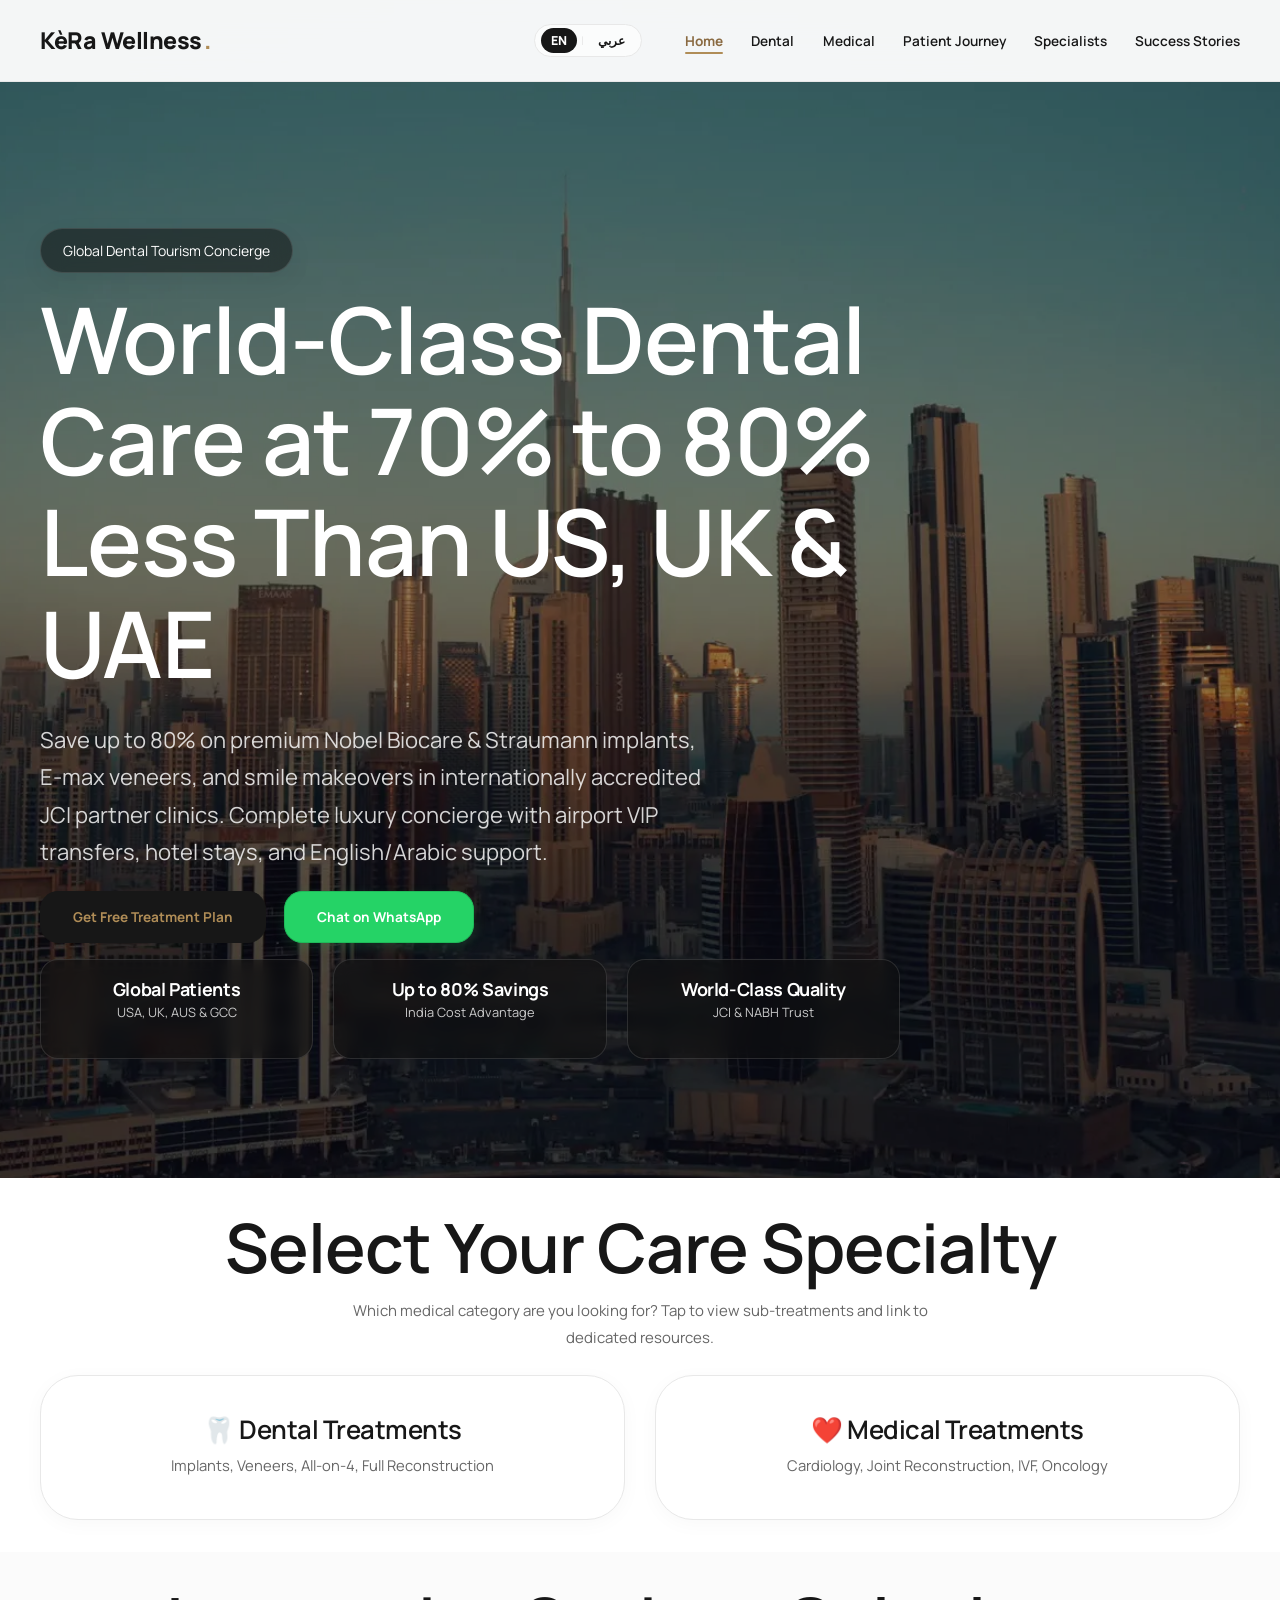
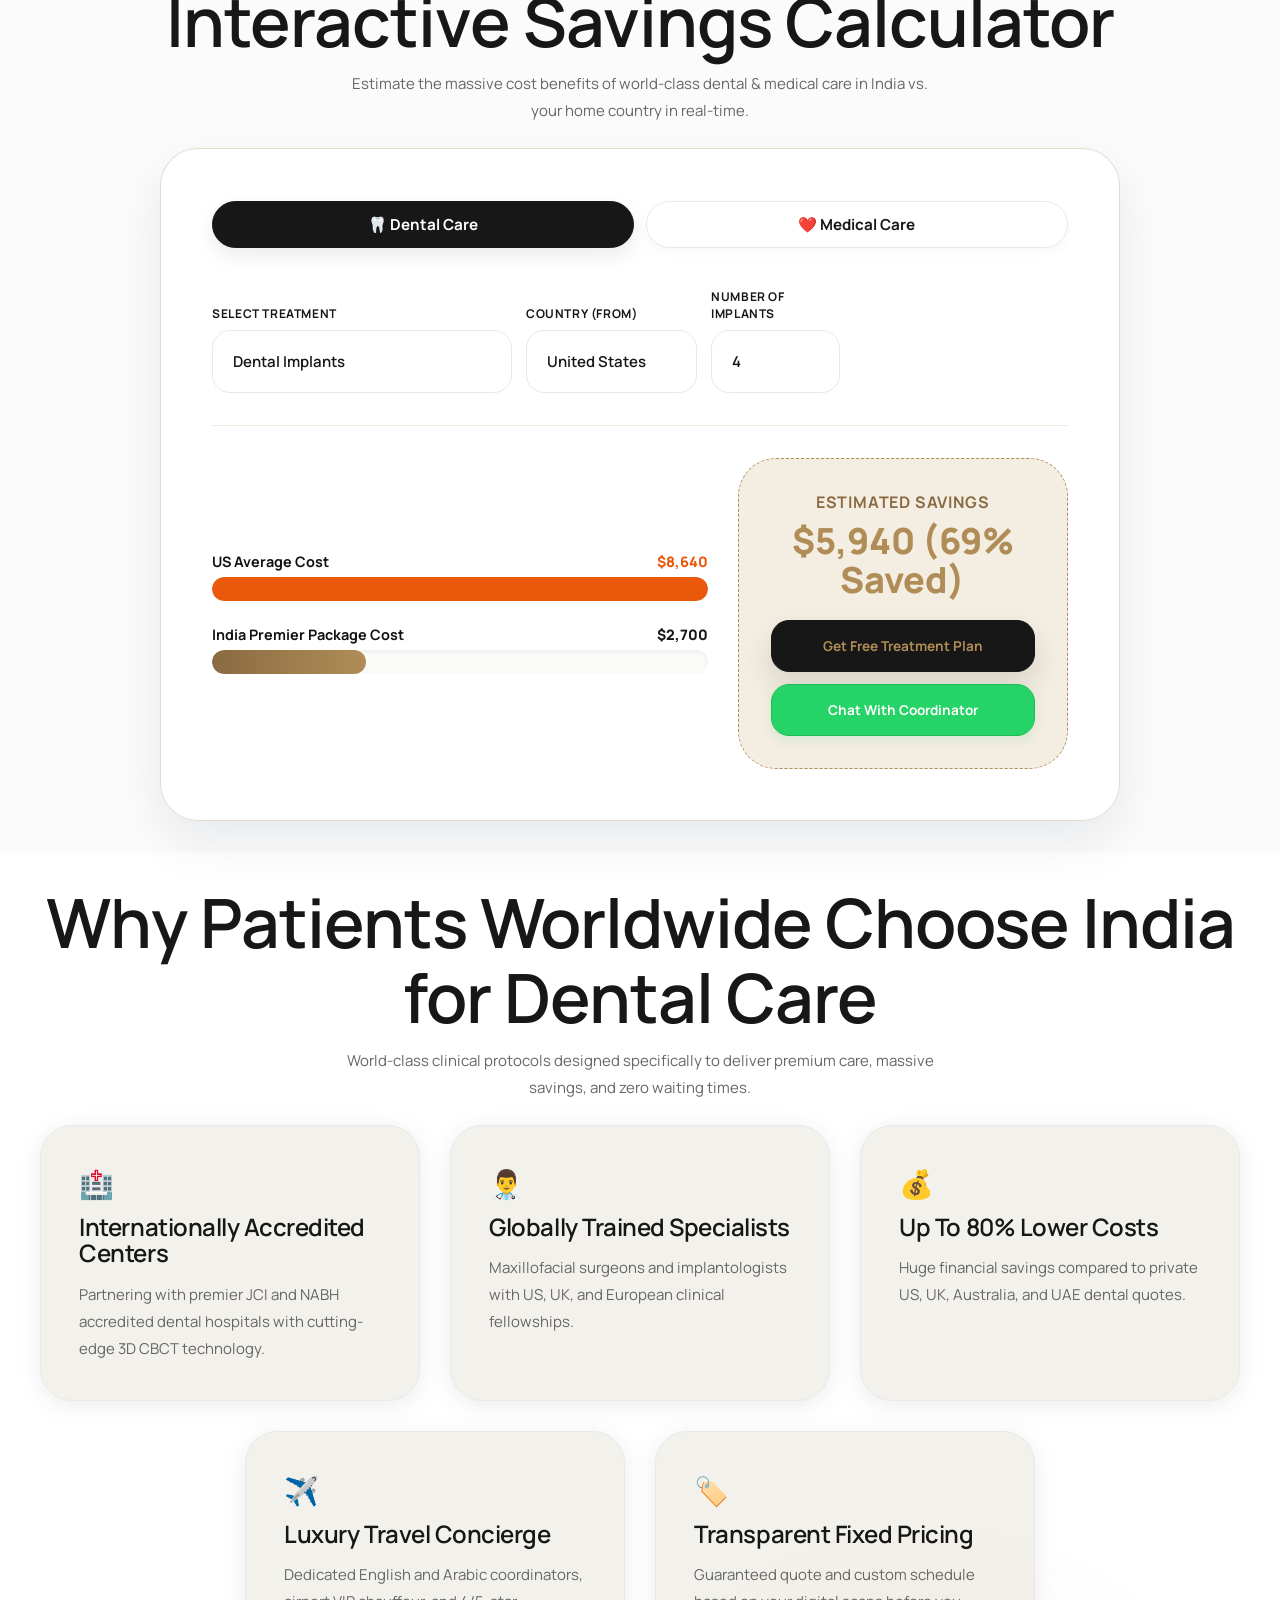
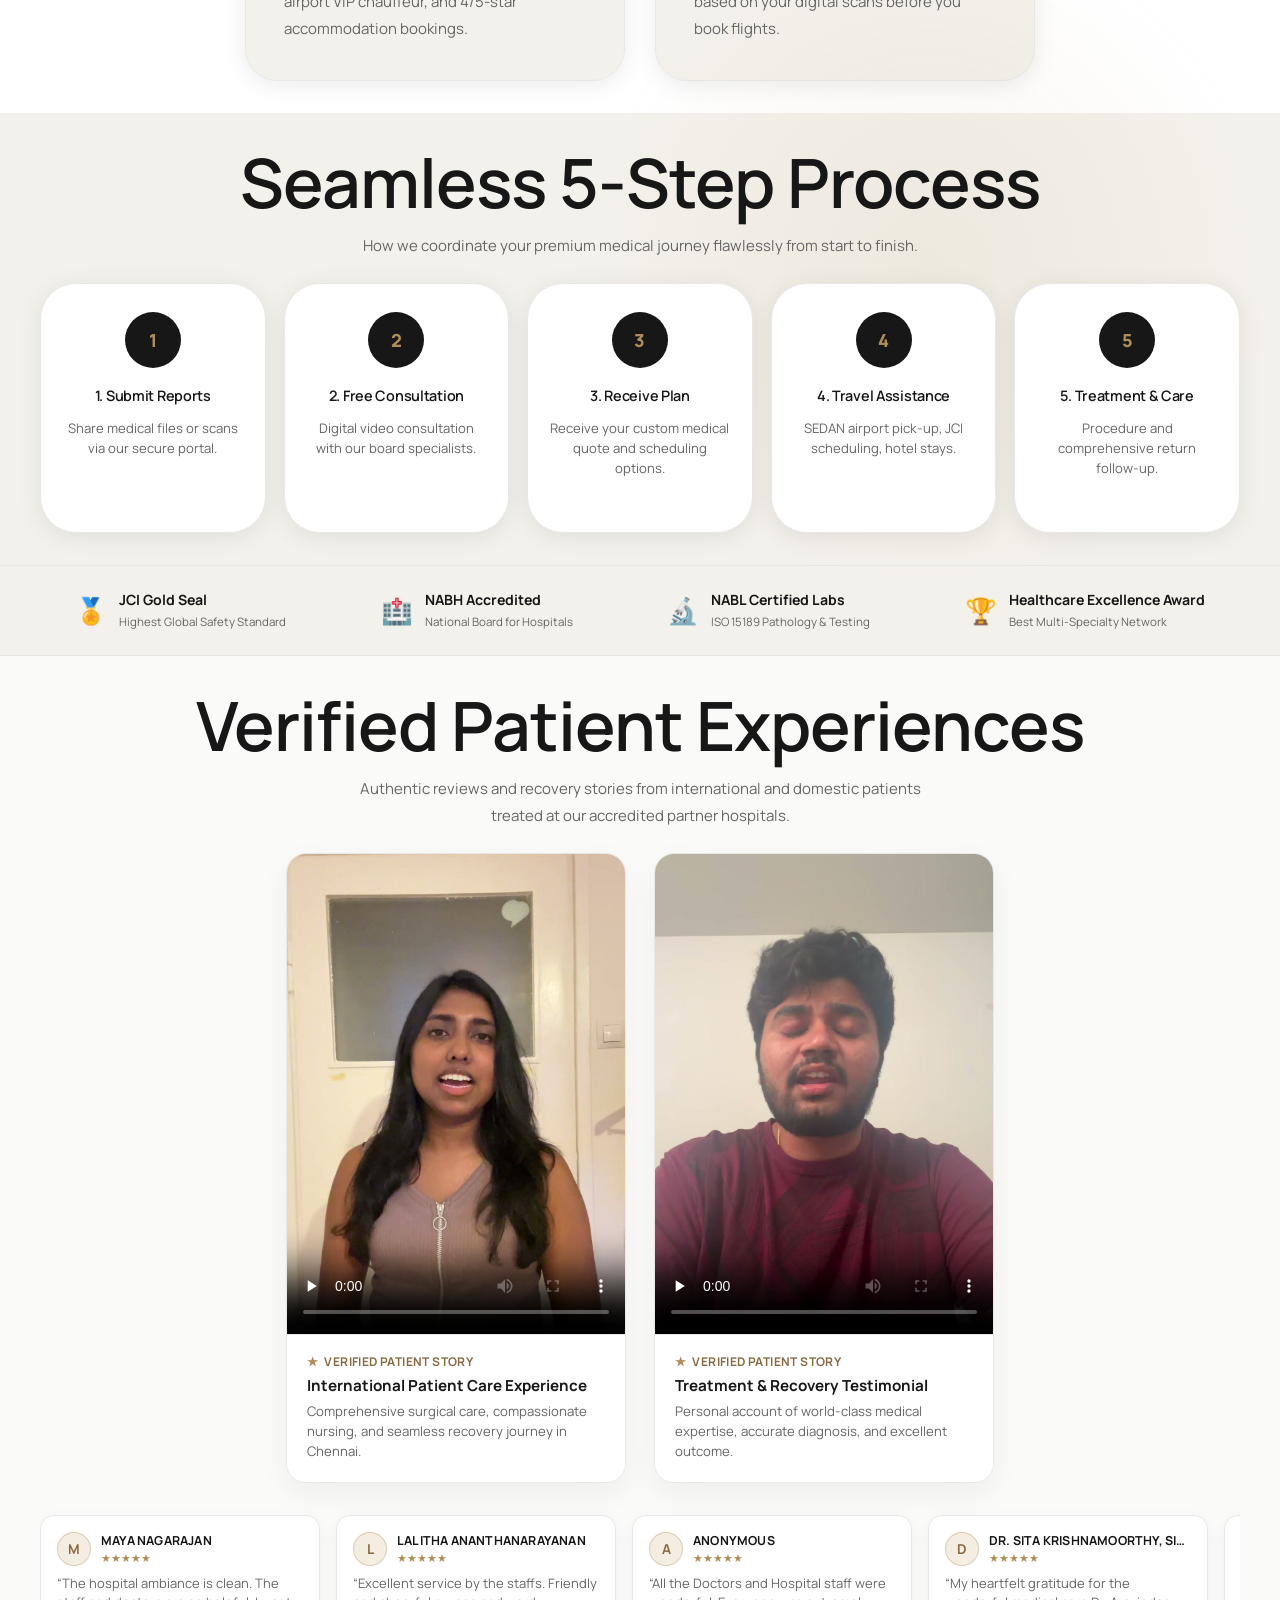
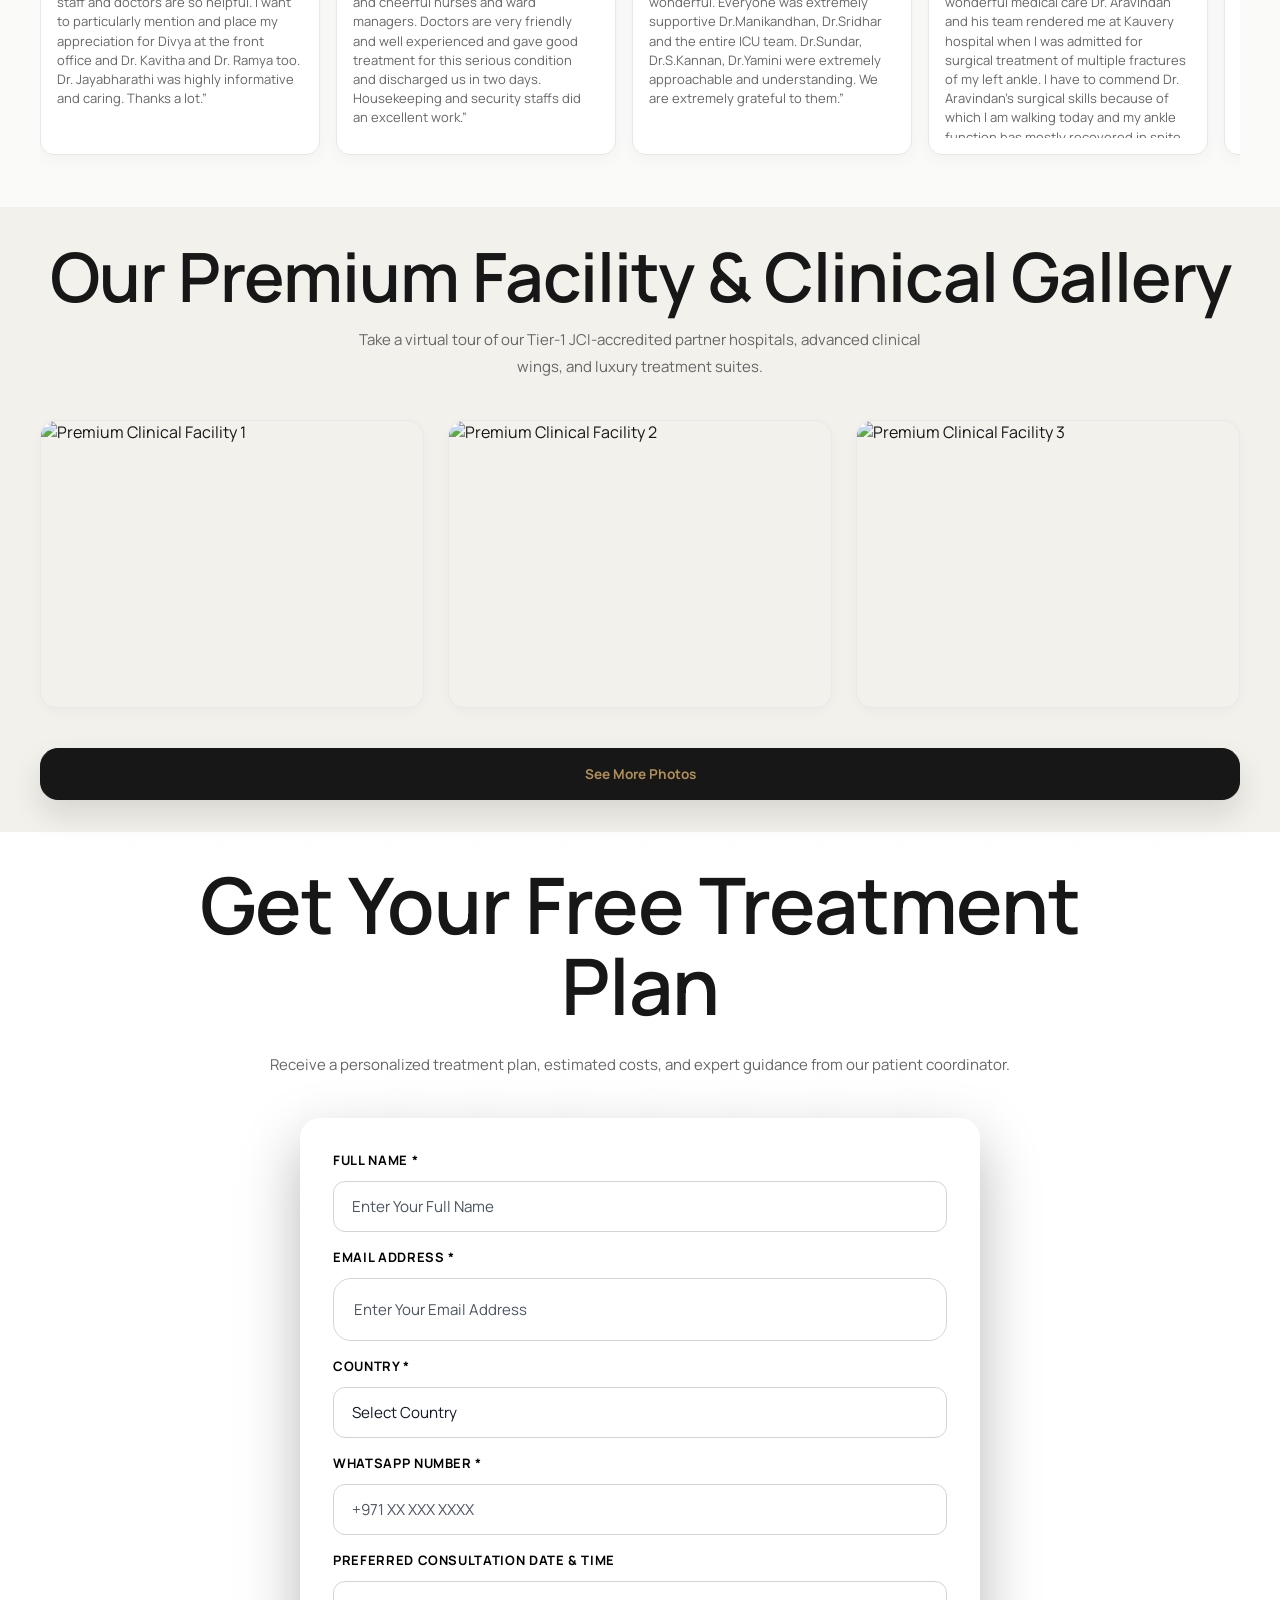
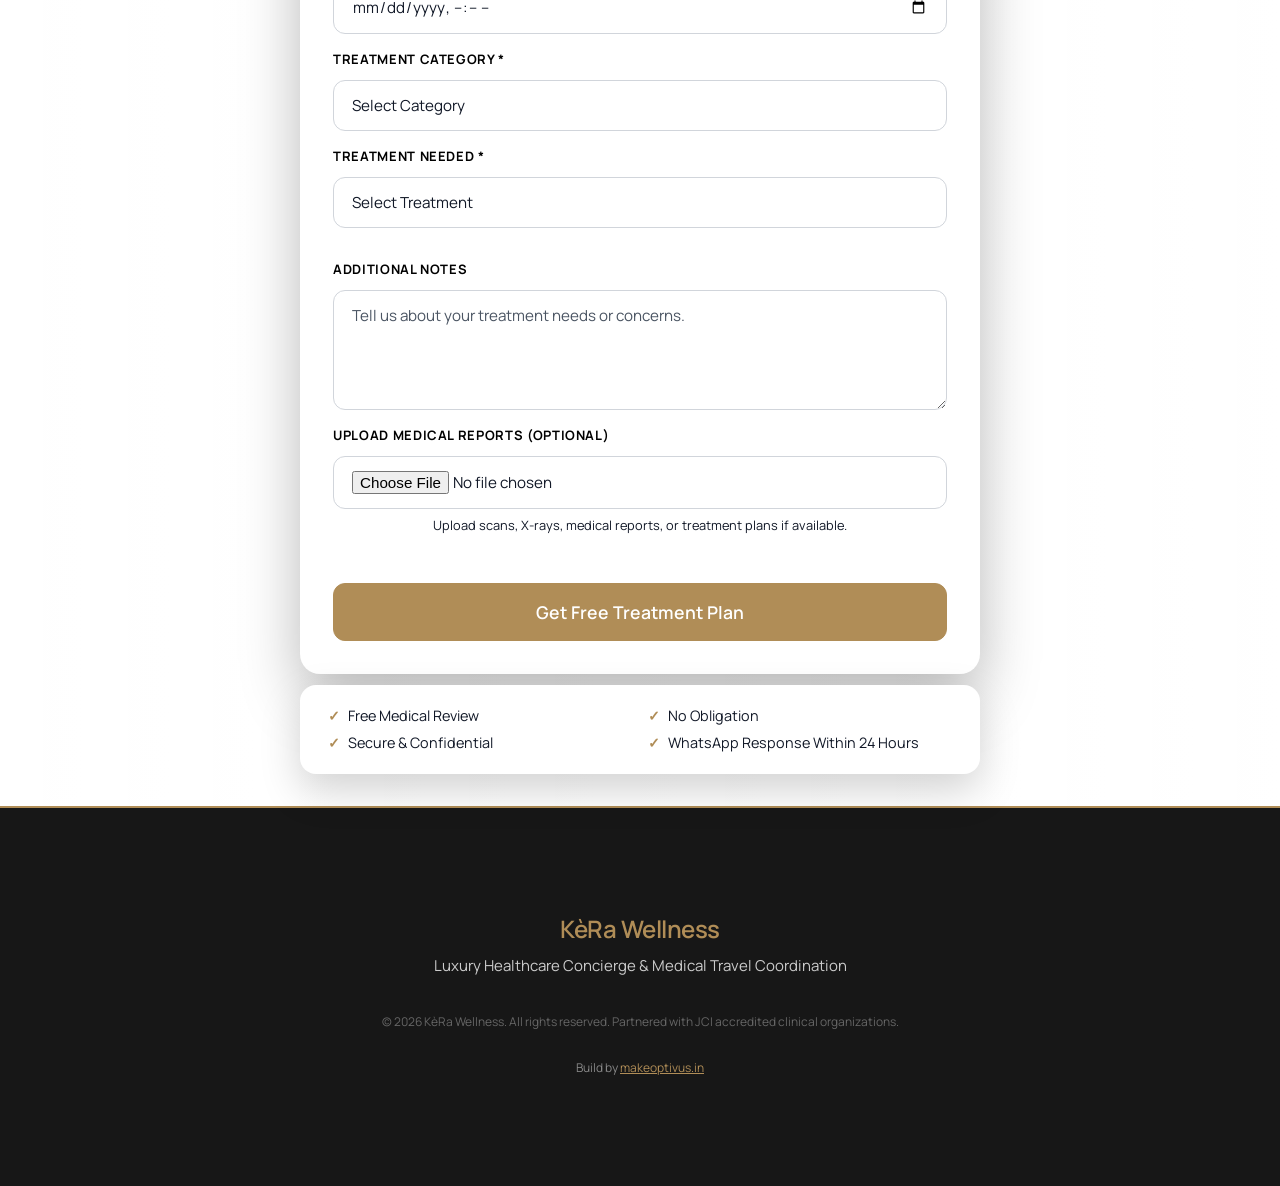
==== commit fc4cb962: "Add Google Tag Manager container (GTM-K932S8WZ) to head of all HTML pages" ====
--- a/index.html
+++ b/index.html
@@ -2,6 +2,13 @@
 <html lang="en">
 
 <head>
+  <!-- Google tag (gtag.js) -->
+  <script async src="https://www.googletagmanager.com/gtm.js?id=GTM-K932S8WZ"></script>
+  <script>
+    window.dataLayer = window.dataLayer || [];
+    function gtag(){dataLayer.push(arguments);}
+    gtag('js', new Date());
+  </script>
   <meta charset="UTF-8">
   <meta name="viewport" content="width=device-width, initial-scale=1.0">
   <title>Global Dental Tourism in India | Save up to 80% on Implants &amp; Smile Makeovers | KèRa Wellness</title>
--- a/assets/css/styles.min.css
+++ b/assets/css/styles.min.css
@@ -1 +1 @@
-*,::after,::before{margin:0;padding:0;box-sizing:border-box}html{scroll-behavior:smooth;-webkit-text-size-adjust:100%;font-size:16px;overflow-x:hidden;overflow-x:clip;max-width:100vw;width:100%}body{font-family:Manrope,sans-serif;background:var(--white);color:var(--text-dark);overflow-x:hidden;overflow-x:clip;max-width:100vw;width:100%;position:relative;-webkit-font-smoothing:antialiased;-moz-osx-font-smoothing:grayscale}.visually-hidden{position:absolute;width:1px;height:1px;padding:0;margin:-1px;overflow:hidden;clip:rect(0,0,0,0);white-space:nowrap;border:0}:root{--bg-primary:#FAFAF8;--bg-secondary:#F3F1EB;--text-dark:#171717;--text-light:#FAFAF8;--text-muted:#666666;--black:#171717;--black-light:#232323;--gold:#B08D57;--gold-rgb:176,141,87;--gold-dark:#8A6A42;--gold-light:#F4EDE1;--white:#FFFFFF;--bg-light:#FAFAF8;--border-gray:#E8E8E8;--card-bg:#FFFFFF;--navy:#111111;--navy-dark:#111111;--navy-light:#232323;--fs-hero:clamp(2.4rem, 8vw + 0.5rem, 5.75rem);--fs-h2:clamp(2rem, 5vw + 0.5rem, 4.25rem);--fs-h2-story:clamp(2rem, 5vw + 0.5rem, 4.5rem);--fs-cta:clamp(2rem, 5.5vw + 0.5rem, 4.875rem);--fs-h3-pain:clamp(1.5rem, 3vw + 0.4rem, 2.375rem);--fs-h3-why:clamp(1.1rem, 1.5vw + 0.3rem, 1.5rem);--fs-h3-proc:clamp(1.25rem, 2vw + 0.25rem, 1.875rem);--fs-hero-stat:clamp(1.15rem, 4vw, 2.5rem);--fs-body:clamp(0.9375rem, 1.1vw, 1rem);--fs-hero-body:clamp(1rem, 2.5vw, 1.375rem);--fs-badge:clamp(0.75rem, 1.2vw, 0.875rem);--fs-label:clamp(0.75rem, 1vw, 0.8125rem);--section-py:clamp(1.25rem, 2.5vw, 2.25rem);--container-px:clamp(1.25rem, 5vw, 2.5rem);--card-pad:clamp(1.5rem, 4vw, 3.4375rem);--gap-grid:clamp(1rem, 2.5vw, 1.875rem);--gap-hero:clamp(1rem, 3vw, 1.125rem);--radius-card:clamp(1.25rem, 3vw, 2.375rem);--radius-btn:clamp(0.875rem, 1.5vw, 1.125rem);--radius-form:clamp(1.5rem, 3vw, 2.5rem);--radius-story-img:clamp(1.5rem, 3.5vw, 2.625rem)}.container{width:100%;max-width:1280px;margin:0 auto;padding:0 var(--container-px)}section{padding:var(--section-py) 0}.hero,.treatment-hero{position:relative;width:100%!important;max-width:100vw!important;box-sizing:border-box!important;overflow:hidden;display:flex;align-items:center;min-height:42vh!important;background-color:#121417}.whatsapp{position:fixed;bottom:24px;right:24px;width:56px;height:56px;background-color:var(--gold);color:var(--white);border-radius:50%;display:flex;align-items:center;justify-content:center;box-shadow:0 8px 24px rgba(0,0,0,.2);z-index:1000;cursor:pointer;transition:transform .3s ease}@media (min-width:768px){.hero,.treatment-hero{min-height:46vh!important}}@media (min-width:1200px){.hero,.treatment-hero{min-height:50vh!important}}.video-background{position:absolute;inset:0;top:0;left:0;right:0;bottom:0;width:100%!important;min-width:100%!important;height:100%;z-index:1;overflow:hidden;pointer-events:none;background-color:#121417;background-position:center;background-size:cover;background-repeat:no-repeat}.video-background video{width:100%;height:100%;object-fit:cover;object-position:center;opacity:1;transform:scale(1.01)}.video-background video.is-loaded{opacity:1}.video-overlay{position:absolute;inset:0;top:0;left:0;right:0;bottom:0;width:100%!important;min-width:100%!important;height:100%;z-index:2;background:rgba(17,17,17,.45)}.hero .container,.treatment-hero .container{position:relative;z-index:3;width:100%!important;max-width:1280px;box-sizing:border-box}h1,h2,h3{line-height:1.1;font-weight:600;letter-spacing:-.02em}p{line-height:1.8;color:var(--text-muted);font-size:var(--fs-body)}nav{position:fixed;top:0;left:0;width:100%;z-index:999;background:rgba(250,250,248,.88);backdrop-filter:blur(20px);-webkit-backdrop-filter:blur(20px);border-bottom:1px solid var(--border-gray);transition:all .4s ease}.nav-wrapper{display:flex;justify-content:space-between;align-items:center;padding-top:clamp(16px,2.5vw,24px);padding-bottom:clamp(16px,2.5vw,24px);gap:1rem;transition:all .4s ease}.logo{font-size:clamp(1.1rem, 2.2vw, 1.45rem);font-weight:800;letter-spacing:-.5px;flex-shrink:0;max-width:55%;line-height:1.2;color:var(--text-dark);text-decoration:none;display:inline-flex;align-items:center}.logo span{color:var(--gold);margin-left:2px}.nav-links{display:flex;align-items:center;gap:clamp(1.25rem,2.2vw,2.5rem);flex-wrap:nowrap}.nav-links a{text-decoration:none;color:var(--text-dark);font-weight:600;font-size:clamp(.85rem, 1vw, .95rem);white-space:nowrap;transition:color .3s ease}.nav-links a:hover{color:var(--gold-dark)}.nav-dropdown{position:relative;display:inline-block;cursor:pointer}.nav-dropdown>a{display:flex;align-items:center;gap:4px}.nav-dropdown>a::after{content:"";display:inline-block;width:5px;height:5px;border-right:1.5px solid currentColor;border-bottom:1.5px solid currentColor;transform:rotate(45deg);margin-bottom:3px;transition:transform .25s ease}.nav-dropdown:hover>a::after{transform:rotate(-135deg) translateY(-2px)}.dropdown-menu{position:absolute;top:100%;left:50%;transform:translateX(-50%) translateY(15px);background:var(--card-bg);border:1px solid var(--border-gray);border-radius:14px;padding:10px 0;min-width:250px;box-shadow:0 16px 40px rgba(17,17,17,.08);opacity:0;visibility:hidden;transition:all .3s cubic-bezier(.16, 1, .3, 1);z-index:1000}.nav-dropdown:hover .dropdown-menu{opacity:1;visibility:visible;transform:translateX(-50%) translateY(5px)}.dropdown-menu a{display:block;padding:11px 22px;color:var(--text-dark)!important;font-size:.875rem!important;font-weight:500!important;transition:all .25s ease!important;border-bottom:1px solid var(--border-gray)}.dropdown-menu a:last-child{border-bottom:none}.dropdown-menu a:hover{background:rgba(var(--gold-rgb),.08);color:var(--gold-dark)!important;padding-left:26px}.btn-header-cta{padding:clamp(12px,1.5vw,16px);margin-bottom:clamp(12px,2vw,20px);border:1px solid var(--border-gray);border-radius:var(--radius-form);background:var(--card-bg);color:var(--text-dark);font-size:var(--fs-body)}nav.nav-scrolled .nav-wrapper{padding-top:clamp(10px,1.5vw,14px);padding-bottom:clamp(10px,1.5vw,14px)}nav.nav-scrolled .btn-header-cta{box-shadow:0 12px 28px rgba(17,17,17,.08)}.mobile-text{display:none}.btn{display:inline-flex;align-items:center;justify-content:center;padding:clamp(12px,1.5vw,16px) clamp(22px,2.5vw,36px);border-radius:var(--radius-btn);text-decoration:none;font-weight:700;font-size:clamp(.85rem, 1vw, .975rem);transition:all .4s cubic-bezier(.16, 1, .3, 1);touch-action:manipulation;-webkit-tap-highlight-color:transparent;min-height:48px}.btn-primary{background:var(--black);color:var(--white);border:1px solid var(--black);box-shadow:0 14px 30px rgba(17,17,17,.12)}.btn-primary:hover{transform:translateY(-4px);background:var(--gold-dark);border-color:var(--gold-dark);box-shadow:0 20px 40px rgba(17,17,17,.16)}.btn-dark{background:var(--navy);color:#fff;border:1px solid rgba(var(--gold-rgb),.35);box-shadow:0 10px 24px rgba(12,27,51,.2)}.btn-dark:hover{background:var(--navy-light);transform:translateY(-4px);box-shadow:0 16px 30px rgba(12,27,51,.35)}.btn-outline{background:0 0;color:var(--text-dark);border:1.5px solid var(--border-gray)}.btn-outline:hover{background:rgba(var(--gold-rgb),.08);color:var(--gold-dark);border-color:var(--gold-dark);transform:translateY(-4px)}.btn-whatsapp{background:#25d366;color:#fff;border:1.5px solid #20ba59;box-shadow:0 4px 12px rgba(37,211,102,.15)}.btn-whatsapp:hover{background:#1ebe57;color:#fff;border-color:#1a9f4a;transform:translateY(-2px);box-shadow:0 6px 16px rgba(37,211,102,.22)}.treatment-hero .btn-whatsapp{color:#fff}.hero{min-height:60vh!important;background:radial-gradient(circle at 75% center,rgba(250,250,248,.08) 0,rgba(17,17,17,.78) 75%),url("https://images.unsplash.com/photo-1629909613654-28e377c37b09?q=80&w=2200&auto=format&fit=crop") center/cover no-repeat}.hero::before{content:"";position:absolute;width:clamp(300px,60vw,800px);height:clamp(300px,60vw,800px);background:radial-gradient(circle,rgba(176,141,87,.1),transparent 70%);top:-200px;right:0;max-width:100%;pointer-events:none}.hero-content,.treatment-hero-content{position:relative;z-index:2;max-width:860px;padding-top:clamp(4.5rem,8vw,5.5rem);padding-bottom:clamp(.75rem,1.5vw,1.25rem)}.hero-badge{display:inline-block;padding:clamp(8px,1.5vw,12px) clamp(14px,2vw,22px);border-radius:999px;background:rgba(255,255,255,.9);backdrop-filter:blur(12px);-webkit-backdrop-filter:blur(12px);border:1px solid var(--border-gray);box-shadow:0 8px 24px rgba(17,17,17,.06);color:var(--text-dark);font-size:var(--fs-badge);margin-bottom:clamp(10px,1.8vw,16px)}.hero h1{font-size:var(--fs-hero);font-weight:600;letter-spacing:clamp(-1px, -.2vw, -2px);color:#fff;margin-bottom:clamp(16px,3vw,28px);line-height:1.1}.hero p{font-size:var(--fs-hero-body);color:rgba(250,250,248,.84);max-width:680px;margin-bottom:clamp(14px,2.5vw,20px);line-height:1.7}.hero-buttons{display:flex;gap:var(--gap-hero);flex-wrap:wrap}.hero-bottom{margin-top:clamp(2.5rem,4vw,3.75rem);display:flex;flex-direction:row;flex-wrap:nowrap;gap:clamp(10px,1.6vw,24px);align-items:stretch;width:100%}.hero-box{flex:1 1 0;min-width:0;padding:clamp(12px,1.4vw,18px) clamp(10px,1.2vw,18px);border-radius:18px;background:rgba(255,255,255,.06);border:1px solid rgba(255,255,255,.1);backdrop-filter:blur(8px);-webkit-backdrop-filter:blur(8px);transition:transform .4s ease,background .4s ease;text-align:center;box-sizing:border-box}.hero-box:hover{transform:translateY(-6px);background:rgba(255,255,255,.1)}.hero-box h3{font-size:clamp(.95rem, 1.4vw, 1.3rem);color:#fff;margin-bottom:4px;font-weight:700;line-height:1.25;white-space:nowrap}.hero-box p{color:#dbe4ee;font-size:clamp(.6rem, 1vw, .875rem);line-height:1.2}.section-title{text-align:center;margin-bottom:clamp(1rem,2vw,1.5rem)}.section-title h2{font-size:var(--fs-h2);letter-spacing:clamp(-1px, -.2vw, -2px);margin-bottom:clamp(8px,1.2vw,12px)}.section-title p{max-width:600px;margin:0 auto}.pain{background:#fff}.pain-wrapper{display:grid;grid-template-columns:1fr 1fr;gap:var(--gap-grid)}.pain-card{padding:var(--card-pad);border-radius:var(--radius-card)}.pain-left{background:#fff7ed;border:1px solid #fed7aa}.pain-right{background:#f0fdf4;border:1px solid #bbf7d0}.pain-label{display:inline-block;padding:clamp(7px,1vw,10px) clamp(12px,1.5vw,18px);border-radius:999px;font-size:var(--fs-label);font-weight:700;margin-bottom:clamp(16px,2.5vw,26px)}.pain-left .pain-label{background:#ea580c;color:#fff}.pain-right .pain-label{background:#16a34a;color:#fff}.pain-card h3{font-size:var(--fs-h3-pain);margin-bottom:clamp(18px,3vw,30px)}.pain-card ul{list-style:none}.pain-card li{position:relative;padding-left:clamp(24px,3vw,34px);margin-bottom:clamp(14px,2vw,22px);line-height:1.8;color:#475569;font-size:var(--fs-body)}.pain-left li::before{content:"✗";color:#ea580c;position:absolute;left:0;top:2px;font-size:clamp(16px, 2vw, 20px);font-weight:900}.pain-right li::before{content:"✓";color:#16a34a;position:absolute;left:0;top:2px;font-size:clamp(16px, 2vw, 20px);font-weight:900}.before-after-section{background:var(--white);padding:var(--section-py) 0}.ba-visual{max-width:min(920px,100%);margin:0 auto clamp(1.5rem,4vw,3rem);text-align:center}.ba-visual img{width:100%;max-height:min(380px,52vw);object-fit:cover;border-radius:clamp(16px,3vw,24px);box-shadow:0 16px 40px rgba(0,0,0,.08);display:block}.ba-grid{display:grid;grid-template-columns:repeat(2,1fr);gap:clamp(1rem,3vw,2rem)}.ba-card{text-align:center;padding:clamp(1.25rem,3vw,2rem);background:var(--bg-secondary);border:1px solid var(--border-gray);border-radius:var(--radius-card)}.ba-card h3{color:var(--text-dark);font-size:clamp(1.05rem, 2vw, 1.35rem);margin-bottom:.75rem}.ba-card p{color:#475569;font-size:var(--fs-body);line-height:1.7}.ba-label{display:inline-block;padding:6px 14px;border-radius:999px;margin-bottom:12px;font-weight:700;font-size:.8rem;letter-spacing:.04em}.ba-label--before{background:#ea580c;color:#fff}.ba-label--after{background:#16a34a;color:#fff}.testimonial-grid--cols-2{grid-template-columns:repeat(2,1fr)}@media (max-width:767px){.ba-grid,.testimonial-grid--cols-2{grid-template-columns:1fr}.ba-visual img{max-height:min(280px,65vw)}.ba-card{padding:1.25rem 1rem}}.why-us{background:var(--black);color:#fff}.why-grid{display:grid;grid-template-columns:repeat(6,1fr);gap:var(--gap-grid)}.why-grid>.why-card{grid-column:span 2}.why-grid>.why-card:nth-child(4){grid-column:2/span 2}.why-grid>.why-card:nth-child(5){grid-column:4/span 2}.why-card{background:rgba(255,255,255,.04);backdrop-filter:blur(20px);-webkit-backdrop-filter:blur(20px);padding:clamp(1.5rem,3vw,2.5rem);border-radius:clamp(1.25rem,2.5vw,2rem);border:1px solid rgba(255,255,255,.08);border-top:1px solid rgba(255,255,255,.12);box-shadow:0 4px 24px rgba(0,0,0,.08);transition:all .4s cubic-bezier(.16, 1, .3, 1);position:relative}.why-card:hover{background:rgba(255,255,255,.06);border-color:rgba(var(--gold-rgb),.32);transform:translateY(-5px)}.why-card h3{font-size:var(--fs-h3-why);margin-bottom:clamp(8px,1.5vw,14px)}.why-card p{color:rgba(250,250,248,.82)}.story-wrapper{display:flex;flex-direction:column;gap:clamp(2rem,6vw,4.375rem)}.story-image{position:relative;width:100%}.story-image img{width:100%;height:clamp(320px,55vw,760px);object-fit:cover;border-radius:var(--radius-story-img);display:block}.story-text-sticky{margin-top:10px}.story-text-sticky h2{font-size:var(--fs-h2-story);letter-spacing:clamp(-1px, -.2vw, -2px);margin-bottom:clamp(14px,2.5vw,28px);line-height:1.1}.story-points{margin-top:clamp(1.5rem,3vw,2.5rem);display:grid;grid-template-columns:repeat(2,1fr);gap:var(--gap-grid)}.story-box{background:var(--card-bg);padding:clamp(1.25rem,2.5vw,1.875rem);border-radius:clamp(1rem,2vw,1.625rem);box-shadow:0 16px 32px rgba(17,17,17,.05);border:1px solid var(--border-gray);transition:all .4s cubic-bezier(.16, 1, .3, 1)}.story-box h4{margin-bottom:8px;font-size:clamp(.9rem, 1.3vw, 1rem)}.story-box p{font-size:var(--fs-body)}.process{background:var(--black);color:#fff;position:relative;overflow:visible}.process::before{content:"";position:absolute;width:clamp(300px,55vw,700px);height:clamp(300px,55vw,700px);background:radial-gradient(circle,rgba(var(--gold-rgb),.08),transparent 70%);right:0;top:-200px;max-width:100%;pointer-events:none}.process-grid{display:grid;grid-template-columns:repeat(3,1fr);gap:var(--gap-grid);position:relative;z-index:2;align-items:stretch}.process-grid--steps{grid-template-columns:repeat(5,minmax(0,1fr));gap:clamp(.75rem,1.4vw,1.25rem)}@media (max-width:1199px){.process-grid--steps{grid-template-columns:repeat(3,minmax(0,1fr))}}@media (max-width:991px){.process-grid--steps{grid-template-columns:repeat(2,minmax(0,1fr))}}.process-card{display:flex;flex-direction:column;align-items:center;text-align:center;height:100%;min-height:clamp(210px,20vw,250px);background:rgba(255,255,255,.04);backdrop-filter:blur(20px);-webkit-backdrop-filter:blur(20px);border:1px solid rgba(255,255,255,.08);border-top:1px solid rgba(255,255,255,.12);padding:clamp(1.25rem,2.5vw,1.75rem) clamp(1rem,2vw,1.35rem);border-radius:clamp(1.25rem,3vw,2.25rem);box-shadow:0 4px 24px rgba(0,0,0,.08);transition:all .4s cubic-bezier(.16, 1, .3, 1);position:relative;box-sizing:border-box}.process-card:hover{background:rgba(255,255,255,.06);border-color:rgba(var(--gold-rgb),.32);transform:translateY(-5px)}.process-top{display:flex;align-items:center;justify-content:center;width:100%;margin-bottom:clamp(12px,2vw,18px)}.process-number{width:clamp(44px,5vw,56px);height:clamp(44px,5vw,56px);flex-shrink:0;border-radius:50%;background:linear-gradient(135deg,var(--gold-dark),var(--gold));display:flex;align-items:center;justify-content:center;color:var(--white);font-weight:800;font-size:clamp(14px, 1.5vw, 18px)}.process-line{display:none}.process-card h3{font-size:clamp(.9rem, 1.05vw, 1.05rem);line-height:1.35;margin-bottom:clamp(8px,1.2vw,12px);width:100%;overflow-wrap:break-word;word-wrap:break-word;hyphens:auto}.process-card p{color:rgba(250,250,248,.82);font-size:clamp(.82rem, .95vw, .9rem);line-height:1.55;width:100%;margin:0;flex:1}.process .process-card,html[lang=ar] .process .process-card{text-align:center;align-items:center}html[lang=ar] .process .process-top{flex-direction:row;justify-content:center}.testimonials{background:var(--bg-primary)}.testimonial-grid{display:grid;grid-template-columns:repeat(3,1fr);gap:var(--gap-grid)}.testimonial-card{padding:clamp(1.5rem,3vw,2.625rem);background:var(--card-bg);border-radius:clamp(1.25rem,2.5vw,2rem);box-shadow:0 16px 32px rgba(17,17,17,.05);border:1px solid var(--border-gray);transition:all .4s cubic-bezier(.16, 1, .3, 1)}.testimonial-card:hover{transform:translateY(-5px);box-shadow:0 24px 48px rgba(17,17,17,.08)}.testimonial-card h4{margin-top:clamp(14px,2vw,22px);font-size:clamp(.875rem, 1.2vw, 1rem)}.testimonial-card p{font-size:var(--fs-body)}.cta{background:linear-gradient(to right,rgba(17,17,17,.92),rgba(17,17,17,.78)),url("https://images.unsplash.com/photo-1520607162513-77705c0f0d4a?q=80&w=2200&auto=format&fit=crop") center/cover no-repeat;text-align:center;color:#fff}.cta h2{font-size:var(--fs-cta);letter-spacing:clamp(-1px, -.2vw, -2px);max-width:980px;margin:0 auto clamp(16px,2.5vw,24px);line-height:1.05}.cta p{max-width:760px;margin:0 auto clamp(1rem,2vw,1.5rem);color:#dbe4ee}form{max-width:960px;margin:clamp(2rem,5vw,3.75rem) auto 0;background:rgba(255,255,255,.08);backdrop-filter:blur(16px);-webkit-backdrop-filter:blur(16px);padding:clamp(1.5rem,5vw,3.75rem);border-radius:var(--radius-form);border:1px solid rgba(255,255,255,.08)}.form-grid{display:grid;grid-template-columns:1fr 1fr;gap:var(--gap-grid)}input,select,textarea{width:100%;padding:clamp(14px,1.8vw,20px);border:none;border-radius:clamp(12px,1.5vw,18px);font-family:inherit;font-size:clamp(.875rem, 1.2vw, .9375rem);background:rgba(255,255,255,.96);outline:0;appearance:none;-webkit-appearance:none;min-height:48px}input:focus,select:focus,textarea:focus{box-shadow:0 0 0 3px rgba(var(--gold-rgb),.14)}textarea{min-height:140px;resize:vertical}.form-label{display:block;margin-bottom:8px;font-weight:600;text-transform:uppercase;color:#fff;font-size:13px;letter-spacing:.05em;text-align:left}.form-note{margin-top:24px;font-size:13px;color:#dbe4ee;text-align:center}.full{grid-column:1/-1}button{border:none;cursor:pointer;width:100%;touch-action:manipulation;-webkit-tap-highlight-color:transparent}.form-bottom{display:flex;justify-content:center;gap:clamp(1rem,3vw,1.875rem);flex-wrap:wrap;margin-top:clamp(16px,2.5vw,28px)}.form-bottom div{color:#dbe4ee;font-size:clamp(.75rem, 1vw, .875rem)}footer{background:#000;color:#fff;text-align:center;padding:clamp(2.5rem,5vw,3.75rem) 0}footer p{color:#94a3b8;margin-top:10px;font-size:var(--fs-body)}.whatsapp{position:fixed;bottom:clamp(16px,3vw,24px);right:clamp(16px,3vw,24px);width:clamp(52px,6vw,64px);height:clamp(52px,6vw,64px);border-radius:50%;background:#25d366;display:flex;align-items:center;justify-content:center;color:#fff;text-decoration:none;z-index:998;box-shadow:0 14px 30px rgba(37,211,102,.4);transition:transform .35s ease,box-shadow .35s ease;touch-action:manipulation;-webkit-tap-highlight-color:transparent}.whatsapp:hover{transform:scale(1.08) translateY(-4px);box-shadow:0 18px 40px rgba(37,211,102,.5)}@media (max-width:599px){.whatsapp{display:none}}.cta>.container{display:flex;flex-direction:column;align-items:center;width:100%}.cta form.consultation-form{background:#fff;backdrop-filter:none;-webkit-backdrop-filter:none;border:1px solid rgba(255,255,255,.12);box-shadow:0 24px 60px rgba(0,0,0,.28);max-width:680px;width:100%;margin:1rem auto 0;padding:clamp(1.25rem,3vw,2rem);border-radius:20px;box-sizing:border-box}.consultation-form{display:flex;flex-direction:column;gap:1rem;max-width:680px;margin:1rem auto;width:100%;padding:0 clamp(1rem,2vw,2rem);box-sizing:border-box}.consultation-form .form-group{display:flex;flex-direction:column;gap:.5rem;text-align:left;width:100%}html[lang=ar] .consultation-form,html[lang=ar] .consultation-form .form-group{text-align:right}html[lang=ar] .consultation-form label.form-label{text-align:right}html[lang=ar] .consultation-form input,html[lang=ar] .consultation-form select,html[lang=ar] .consultation-form textarea{text-align:right;direction:rtl}html[lang=ar] .consultation-form .form-help-text{text-align:right}.consultation-form label.form-label{font-weight:700!important;text-transform:uppercase;color:#000!important;font-size:13px;letter-spacing:.05em;margin-bottom:.25rem;display:block}.cta .consultation-form label.form-label{color:#000!important}.consultation-form input[type=datetime-local],.consultation-form input[type=file],.consultation-form input[type=tel],.consultation-form input[type=text],.consultation-form select,.consultation-form textarea{width:100%;padding:14px 18px;border:1px solid var(--border-gray);border-radius:12px;background:var(--card-bg);color:var(--text-dark);font-size:.95rem;box-sizing:border-box;outline:0;transition:border-color .2s ease,box-shadow .2s ease}.cta .consultation-form input,.cta .consultation-form select,.cta .consultation-form textarea{background:#fff!important;color:#111827!important;border:1.5px solid #d1d5db!important}.consultation-form input:focus,.consultation-form select:focus,.consultation-form textarea:focus{border-color:var(--gold)!important;box-shadow:0 0 0 3px rgba(176,141,87,.25)!important}.consultation-form input::placeholder,.consultation-form textarea::placeholder{color:#4b5563!important;opacity:1!important}.consultation-form select option{background-color:#fff!important;color:#111827!important}.consultation-form textarea{min-height:120px;resize:vertical}.consultation-form button.submit-btn{width:100%;padding:16px;background:var(--gold);color:var(--white);border:1px solid var(--gold);font-size:1.1rem;font-weight:600;border-radius:12px;cursor:pointer;transition:all .3s ease;margin-top:.5rem}.consultation-form button.submit-btn:hover{background:var(--gold-dark);border-color:var(--gold-dark);transform:translateY(-2px)}.calc-section{background:rgba(var(--gold-rgb),.08);border:1px solid rgba(var(--gold-rgb),.3);padding:1.5rem;border-radius:12px;margin:1rem 0;text-align:left}.calc-title{font-size:1.1rem;font-weight:700;color:var(--gold);margin-bottom:1rem;text-transform:uppercase;letter-spacing:.05em}.calc-section label{font-size:.85rem;font-weight:600;text-transform:uppercase;display:block;margin-bottom:.5rem}.cta .calc-section label{color:#000!important}.calc-input{width:100%;padding:10px 14px;border:1.5px solid #d1d5db!important;border-radius:8px;font-size:1rem;margin-bottom:1rem;background:#fff!important;color:#111827!important}.calc-results{display:flex;flex-direction:column;gap:.5rem;border-top:1px solid rgba(var(--gold-rgb),.2);padding-top:.75rem}.calc-results p{margin:0;display:flex;justify-content:space-between;font-size:.95rem;font-weight:500;color:#111827!important}.calc-results span{font-weight:700}#dubaiCost{color:#ea580c}#indiaCost{color:#16a34a}#savings{color:var(--gold)}.trust-messages{width:100%;max-width:680px;margin:0 auto}.trust-messages ul{list-style:none;padding:0;margin:.75rem auto 0;max-width:680px;width:100%;display:grid;grid-template-columns:1fr 1fr;gap:.5rem 1rem;font-size:.9rem;text-align:left}.cta .trust-messages{background:#fff;border-radius:16px;padding:clamp(1rem,2.5vw,1.35rem) clamp(1.15rem,3vw,1.75rem);margin-top:.65rem;box-shadow:0 16px 40px rgba(0,0,0,.18)}.cta .trust-messages ul{color:#111827!important;margin:0;justify-items:start}.cta .trust-messages li,.cta .trust-messages li span{color:#111827!important}html[lang=ar] .trust-messages ul{text-align:right;justify-items:end}@media (max-width:599px){.trust-messages ul{grid-template-columns:1fr}.consultation-form,.cta form.consultation-form{padding:1.25rem 1rem;margin-left:auto;margin-right:auto}}.trust-messages li{display:flex;align-items:center;gap:.5rem}.trust-messages li::before{content:"✓";color:var(--gold);font-weight:700}.success-box{text-align:center;padding:3rem 2rem;background:var(--card-bg);border:2px solid var(--gold);border-radius:20px;max-width:600px;margin:3rem auto 0}.success-box h2{font-size:2rem;color:var(--gold);margin-bottom:1rem}.success-box p{color:var(--text-muted);font-size:1.1rem;line-height:1.6}.whatsapp:hover{transform:scale(1.08) translateY(-4px);box-shadow:0 18px 40px rgba(37,211,102,.5)}.whatsapp-icon{width:clamp(24px,3.5vw,32px);height:clamp(24px,3.5vw,32px);position:relative;z-index:2}.whatsapp-pulse{position:absolute;width:100%;height:100%;border-radius:50%;background:var(--gold);opacity:.4;animation:whatsapp-pulse 2s infinite;z-index:1}@keyframes whatsapp-pulse{0%{transform:scale(1);opacity:.6}100%{transform:scale(1.6);opacity:0}}[data-reveal]{opacity:0;transform:translateY(20px);transition:opacity .5s cubic-bezier(.22, 1, .36, 1),transform .5s cubic-bezier(.22, 1, .36, 1)}[data-reveal].is-visible{opacity:1;transform:translateY(0)}.story-image[data-reveal]{transform:translateX(-40px) scale(.98)}.story-image[data-reveal].is-visible{transform:translateX(0) scale(1)}.card-hover{transition:transform .45s cubic-bezier(.22, 1, .36, 1),box-shadow .45s ease,border-color .35s ease}.card-hover:hover{transform:translateY(-10px) scale(1.02)}.pain-card.card-hover:hover{box-shadow:0 28px 60px rgba(15,23,42,.12)}.why-card.card-hover:hover{background:rgba(255,255,255,.1);box-shadow:0 24px 50px rgba(0,0,0,.25);border-color:rgba(var(--gold-rgb),.22)}.story-box.card-hover:hover{box-shadow:0 24px 50px rgba(15,23,42,.12)}.process-card.card-hover:hover{background:rgba(255,255,255,.09);box-shadow:0 24px 50px rgba(0,0,0,.3);border-color:rgba(var(--gold-rgb),.24)}.testimonial-card.card-hover:hover{background:#fff;box-shadow:0 24px 50px rgba(15,23,42,.1)}@media (max-width:991px){.pain-wrapper{grid-template-columns:1fr}.why-grid{grid-template-columns:repeat(2,1fr)}.why-grid>.why-card{grid-column:span 1}.why-grid>.why-card:nth-child(4){grid-column:auto}.why-grid>.why-card:nth-child(5){grid-column:1/span 2;max-width:480px;margin-inline:auto;width:100%}.story-wrapper{grid-template-columns:1fr}.story-text-sticky{position:relative;top:0;padding:0;margin:0}.story-image img{height:clamp(260px,50vw,480px)}.process-grid{grid-template-columns:repeat(2,1fr)}.testimonial-grid{grid-template-columns:repeat(2,1fr)}.form-grid{grid-template-columns:1fr 1fr}.story-points{grid-template-columns:1fr}}@media (max-width:767px){.hero::before,.process::before{display:none!important}.hero-bottom{flex-direction:row;flex-wrap:nowrap;gap:.75rem}.hero-box{flex:1 1 0;min-width:0}.process-grid:not(.process-grid--steps){grid-template-columns:1fr}.treatment-benefits-grid{display:flex!important;flex-direction:row!important;flex-wrap:nowrap!important;overflow-x:auto!important;overflow-y:hidden!important;scroll-snap-type:x mandatory!important;-webkit-overflow-scrolling:touch!important;gap:16px!important;padding:8px 4px 18px 4px!important;scrollbar-width:none!important;-ms-overflow-style:none!important}.treatment-benefits-grid::-webkit-scrollbar{display:none!important;width:0!important;height:0!important}.treatment-benefits-grid .benefit-card{flex:0 0 280px!important;width:280px!important;max-width:280px!important;scroll-snap-align:start!important;padding:1.5rem!important;box-sizing:border-box!important;display:flex!important;flex-direction:column!important}.why-grid{display:flex!important;flex-direction:row!important;flex-wrap:nowrap!important;overflow-x:auto!important;overflow-y:hidden!important;scroll-snap-type:x mandatory!important;-webkit-overflow-scrolling:touch!important;gap:16px!important;padding:8px 4px 18px 4px!important;scrollbar-width:none!important;-ms-overflow-style:none!important}.why-grid::-webkit-scrollbar{display:none!important;width:0!important;height:0!important}.why-card{flex:0 0 280px!important;width:280px!important;max-width:280px!important;scroll-snap-align:start!important;box-sizing:border-box!important;display:flex!important;flex-direction:column!important}.why-grid>.why-card:nth-child(5){max-width:280px!important;width:280px!important;margin-inline:0!important}.process{overflow:visible!important}.process-grid--steps{display:flex!important;flex-direction:column!important;position:relative!important;gap:0!important;padding-bottom:2rem!important}.process-grid--steps .process-card{position:-webkit-sticky!important;position:sticky!important;min-height:auto!important;width:100%!important;max-width:100%!important;background:#fff!important;color:#171717!important;border:1.5px solid var(--border-gray)!important;border-top:3px solid var(--gold)!important;border-radius:20px!important;box-shadow:0 -4px 16px rgba(0,0,0,.06),0 10px 28px rgba(17,17,17,.1)!important;padding:1.5rem 1.25rem 1.75rem!important;margin-bottom:24px!important;transform:none!important;opacity:1!important;box-sizing:border-box!important}.process-grid--steps .process-card h3{color:#171717!important;font-size:1.1rem!important;font-weight:700!important;margin-bottom:8px!important;margin-top:6px!important}.process-grid--steps .process-card p{color:#555!important;font-size:.88rem!important;line-height:1.55!important}.process-grid--steps .process-card .process-number{background:#171717!important;color:var(--gold)!important;font-size:16px!important;font-weight:800!important;width:44px!important;height:44px!important}.process-grid--steps .process-card:first-child{top:76px!important;z-index:1!important}.process-grid--steps .process-card:nth-child(2){top:92px!important;z-index:2!important}.process-grid--steps .process-card:nth-child(3){top:108px!important;z-index:3!important}.process-grid--steps .process-card:nth-child(4){top:124px!important;z-index:4!important}.process-grid--steps .process-card:nth-child(5){top:140px!important;z-index:5!important;margin-bottom:36px!important}.story-points{grid-template-columns:1fr}.testimonial-grid{grid-template-columns:1fr}}@media (max-width:599px){:root{--container-px:1.125rem}.pain-wrapper{grid-template-columns:1fr}.story-wrapper{grid-template-columns:1fr}.form-grid{grid-template-columns:1fr}.story-points{grid-template-columns:1fr}.process-grid:not(.process-grid--steps){grid-template-columns:1fr}.testimonial-grid{grid-template-columns:1fr}.hero-buttons{flex-direction:column;align-items:flex-start}.hero-buttons .btn{width:100%;max-width:340px}.hero-bottom{flex-direction:row!important;flex-wrap:nowrap!important;gap:6px!important;justify-content:space-between!important;margin-top:.85rem!important;width:100%!important}.hero-box{flex:1 1 0!important;min-width:0!important;padding:8px 4px!important;border-radius:12px!important;background:rgba(255,255,255,.08)!important;border:1px solid rgba(255,255,255,.12)!important;box-sizing:border-box!important}.hero-box h3{font-size:clamp(.72rem, 2.7vw, .85rem)!important;white-space:normal!important;word-break:normal!important;line-height:1.18!important;margin-bottom:2px!important;font-weight:700!important}.hero-box p{font-size:clamp(.55rem, 1.9vw, .65rem)!important;line-height:1.15!important;margin:0!important;white-space:normal!important}.patient-video-grid{flex-wrap:nowrap!important;overflow-x:auto!important;overflow-y:hidden!important;justify-content:flex-start!important;scroll-snap-type:x mandatory;-webkit-overflow-scrolling:touch;padding:4px 4px 16px 4px;gap:16px;scrollbar-width:none!important;-ms-overflow-style:none!important}.patient-video-grid::-webkit-scrollbar{display:none!important;width:0!important;height:0!important}.patient-video-card{flex:0 0 280px!important;max-width:280px!important;width:280px!important;scroll-snap-align:start}.form-bottom{flex-direction:column;align-items:center;gap:.75rem}button.btn.btn-primary.full{padding:16px;font-size:1rem}.story-image img{height:320px}.hero,.treatment-hero{width:100%!important;max-width:100vw!important;box-sizing:border-box!important;min-height:auto!important;padding-top:0!important;padding-bottom:1.25rem!important;align-items:flex-start!important}.hero-content,.treatment-hero-content{padding-top:4.85rem!important;padding-bottom:.5rem!important}.hero-badge{padding:4px 12px!important;font-size:.72rem!important;margin-bottom:8px!important}.hero h1{font-size:clamp(1.35rem, 5.8vw, 1.75rem)!important;line-height:1.18!important;margin-bottom:8px!important;letter-spacing:-.5px!important}.hero p{font-size:.82rem!important;line-height:1.4!important;margin-bottom:12px!important}.hero-buttons{gap:8px!important;margin-bottom:4px!important}.hero-buttons .btn{padding:10px 16px!important;font-size:.85rem!important;min-height:42px!important;justify-content:center!important}.desktop-text{display:none}.mobile-text{display:inline}}@media (max-width:374px){.hero-box{padding:8px 2px}}@media (prefers-reduced-motion:reduce){[data-reveal]{opacity:1;transform:none;transition:none}.btn:hover,.card-hover:hover,.hero-box:hover,.whatsapp:hover{transform:none}.whatsapp-pulse{display:none}html{scroll-behavior:auto}}@media print{.whatsapp,nav{display:none}section{padding:2rem 0}.hero{min-height:auto;padding:3rem 0}}.calc-container{max-width:900px;margin:0 auto;background:var(--white);border:1px solid rgba(var(--gold-rgb),.3);border-radius:var(--radius-card);box-shadow:0 20px 50px rgba(12,27,51,.08);overflow:hidden;padding:var(--card-pad)}.calc-tabs{display:flex;flex-wrap:wrap;gap:8px;margin-bottom:2.5rem;justify-content:center;border-bottom:1px solid rgba(var(--gold-rgb),.15);padding-bottom:1rem}.calc-tab-btn{background:var(--bg-light);border:1px solid rgba(var(--gold-rgb),.2);color:var(--navy);padding:10px 20px;border-radius:99px;font-weight:700;font-size:.9rem;cursor:pointer;transition:all .3s ease}.calc-tab-btn.active,.calc-tab-btn:hover{background:var(--navy);color:var(--white);border-color:var(--navy)}.calc-result-wrapper{display:grid;grid-template-columns:1.2fr 0.8fr;gap:var(--gap-grid);align-items:center}@media (max-width:767px){.calc-result-wrapper{grid-template-columns:1fr}}.comparison-bars{display:flex;flex-direction:column;gap:1.5rem}.bar-item{display:flex;flex-direction:column;gap:6px}.bar-label{display:flex;justify-content:space-between;font-weight:700;font-size:.9rem;color:var(--navy)}.bar-track{width:100%;height:24px;background:var(--bg-light);border-radius:12px;overflow:hidden;position:relative;box-shadow:inset 0 2px 4px rgba(0,0,0,.05)}.bar-fill{height:100%;border-radius:12px;transition:width 1s cubic-bezier(.16, 1, .3, 1);display:flex;align-items:center;justify-content:flex-end;padding-right:12px;color:#fff;font-weight:700;font-size:.8rem}.bar-fill.dubai{background:#ea580c;width:100%}.bar-fill.india{background:linear-gradient(90deg,var(--gold-dark),var(--gold));width:30%}.savings-card{background:var(--gold-light);border:1px dashed var(--gold);border-radius:var(--radius-card);padding:2rem;text-align:center}.savings-card h4{color:var(--gold-dark);font-size:1rem;text-transform:uppercase;letter-spacing:.05em;margin-bottom:8px}.savings-amount{font-size:clamp(2rem, 4vw, 3rem);font-weight:800;color:var(--navy-dark);line-height:1.1;margin-bottom:8px}.savings-pct{font-size:1.1rem;color:#16a34a;font-weight:700}.floating-callback-btn{position:fixed;bottom:clamp(16px,3vw,24px);left:clamp(16px,3vw,24px);background:var(--black);border:1px solid rgba(var(--gold-rgb),.4);color:var(--white);width:54px;height:54px;border-radius:50%;display:flex;align-items:center;justify-content:center;cursor:pointer;z-index:998;box-shadow:0 10px 24px rgba(17,17,17,.18);transition:all .35s ease}.floating-callback-btn:hover{transform:scale(1.08) translateY(-4px);background:var(--gold-dark);box-shadow:0 14px 30px rgba(17,17,17,.24)}.floating-callback-btn svg{width:24px;height:24px}.callback-modal{position:fixed;inset:0;background:rgba(23,23,23,.6);backdrop-filter:blur(8px);display:flex;align-items:center;justify-content:center;z-index:10000;opacity:0;visibility:hidden;transition:all .4s cubic-bezier(.16, 1, .3, 1);padding:1.25rem}.callback-modal.active{opacity:1;visibility:visible}.callback-modal-content{background:var(--card-bg);border:1.5px solid var(--border-gray);border-radius:var(--radius-card);max-width:480px;width:100%;padding:clamp(1.5rem,4vw,3rem);position:relative;box-shadow:0 25px 60px rgba(17,17,17,.12);transform:scale(.95);transition:transform .4s cubic-bezier(.16, 1, .3, 1);text-align:center}.callback-modal.active .callback-modal-content{transform:scale(1)}.callback-modal-close{position:absolute;top:18px;right:18px;background:0 0;border:none;color:var(--gold-dark);font-size:24px;cursor:pointer}.callback-modal h3{color:#fff;font-size:1.75rem;margin-bottom:8px}.callback-modal p{color:var(--text-light);font-size:.95rem;margin-bottom:24px}.callback-modal form{background:0 0;padding:0;border:none;max-width:100%;margin:0}.callback-modal input{margin-bottom:16px;background:rgba(255,255,255,.96)}.treatment-hero{position:relative;background:radial-gradient(circle at right center,rgba(6,16,32,.8),rgba(6,16,32,.98)),url('https://images.unsplash.com/photo-1579684389782-64d84b5e901a?q=80&w=2000&auto=format&fit=crop') center/cover no-repeat;color:#fff;padding-top:clamp(6.25rem,12vw,8.75rem)}.treatment-hero.dental{background:radial-gradient(circle at right center,rgba(6,16,32,.8),rgba(6,16,32,.98)),url('https://images.unsplash.com/photo-1629909613654-28e377c37b09?q=80&w=2200&auto=format&fit=crop') center/cover no-repeat}.treatment-hero.cardiac{background:radial-gradient(circle at right center,rgba(6,16,32,.8),rgba(6,16,32,.98)),url('https://images.unsplash.com/photo-1530026405186-ed1ea0ac7a63?q=80&w=2000&auto=format&fit=crop') center/cover no-repeat}.treatment-hero.ortho{background:radial-gradient(circle at right center,rgba(6,16,32,.8),rgba(6,16,32,.98)),url('https://images.unsplash.com/photo-1576091160399-112ba8d25d1d?q=80&w=2000&auto=format&fit=crop') center/cover no-repeat}.treatment-hero.ivf{background:radial-gradient(circle at right center,rgba(6,16,32,.8),rgba(6,16,32,.98)),url('https://images.unsplash.com/photo-1559839734-2b71ea197ec2?q=80&w=2000&auto=format&fit=crop') center/cover no-repeat}.treatment-hero-content{max-width:800px;position:relative;z-index:2}.treatment-benefits-grid{display:grid;grid-template-columns:repeat(auto-fit,minmax(280px,1fr));gap:var(--gap-grid)}@media (min-width:992px){.treatment-benefits-grid{grid-template-columns:repeat(3,1fr)}.treatment-benefits-grid .benefit-card:last-child:nth-child(3n+1){grid-column:2}}@media (max-width:991px){.treatment-benefits-grid{grid-template-columns:repeat(auto-fit,minmax(260px,1fr))}}.benefit-card{background:var(--bg-light);border:1px solid var(--border-gray);border-radius:var(--radius-card);padding:2.25rem;transition:all .4s cubic-bezier(.16, 1, .3, 1)}.benefit-card:hover{transform:translateY(-5px);border-color:var(--gold-dark);background:var(--white);box-shadow:0 15px 35px rgba(17,17,17,.06)}.benefit-card h3{font-size:1.25rem;color:var(--text-dark);margin-bottom:12px}.benefit-card p{color:var(--text-muted)}.treatment-cost-table{width:100%;border-collapse:collapse;margin:2rem 0;background:var(--white);border-radius:var(--radius-card);overflow:hidden;box-shadow:0 15px 35px rgba(12,27,51,.05);border:1.5px solid rgba(var(--gold-rgb),.2)}.treatment-cost-table td,.treatment-cost-table th{padding:18px 24px;text-align:left;border-bottom:1px solid rgba(var(--gold-rgb),.15)}.treatment-cost-table th{background:var(--navy);color:#fff;font-weight:700;font-size:.95rem;letter-spacing:.05em;text-transform:uppercase}.treatment-cost-table tr:last-child td{border-bottom:none}.treatment-cost-table tr:hover td{background:var(--bg-light)}.highlight-row{background:var(--gold-light)}.highlight-row td{font-weight:700;color:var(--gold-dark)}.recovery-timeline{display:flex;flex-direction:column;gap:2rem;max-width:800px;margin:0 auto;position:relative}.recovery-timeline::before{content:"";position:absolute;left:27px;top:0;bottom:0;width:2px;background:linear-gradient(to bottom,var(--gold),rgba(var(--gold-rgb),.1))}.timeline-step{display:flex;gap:1.5rem;position:relative}.timeline-num{width:56px;height:56px;border-radius:50%;background:var(--navy);border:2px solid rgba(var(--gold-rgb),.45);color:#fff;display:flex;align-items:center;justify-content:center;font-weight:700;flex-shrink:0;z-index:2;box-shadow:0 4px 10px rgba(0,0,0,.1)}.timeline-content{background:var(--white);border:1px solid var(--border-gray);border-radius:var(--radius-card);padding:2rem;flex:1;box-shadow:0 10px 25px rgba(12,27,51,.03)}.timeline-content h3{color:var(--navy);font-size:1.2rem;margin-bottom:8px}.faq-list{max-width:850px;margin:0 auto;display:flex;flex-direction:column;gap:1rem}.faq-item{background:var(--bg-light);border:1px solid var(--border-gray);border-radius:16px;overflow:hidden;transition:all .3s ease}.faq-question{width:100%;padding:20px 24px;background:0 0;border:none;outline:0;font-size:1.05rem;font-weight:700;color:var(--navy);text-align:left;display:flex;justify-content:space-between;align-items:center;cursor:pointer;transition:all .3s ease}.faq-question::after{content:"+";font-size:1.5rem;color:var(--gold-dark);transition:transform .3s ease}.faq-item.active{background:var(--white);border-color:rgba(var(--gold-rgb),.24);box-shadow:0 10px 25px rgba(12,27,51,.04)}.faq-item.active .faq-question::after{content:"−";transform:rotate(180deg)}.faq-answer{max-height:0;overflow:hidden;transition:max-height .35s cubic-bezier(.16, 1, .3, 1)}.faq-answer p{padding:0 24px 24px;color:var(--text-muted);line-height:1.7}.faq-item.active .faq-answer{max-height:300px}.mobile-sticky-cta{position:fixed;bottom:0;left:0;width:100%;background:rgba(255,255,255,.98);backdrop-filter:blur(16px);-webkit-backdrop-filter:blur(16px);border-top:1.5px solid rgba(var(--gold-rgb),.25);padding:10px 16px;display:flex;gap:10px;z-index:9999;box-shadow:0 -10px 30px rgba(0,0,0,.08)}.mobile-sticky-cta .btn{flex:1;min-height:46px;font-size:.875rem;padding:10px 14px;box-shadow:none!important;border-radius:12px;font-weight:700}.mobile-sticky-cta .btn-whatsapp{background:#25d366;color:#fff;border:1px solid #20ba59}.mobile-sticky-cta .btn-whatsapp:hover{background:#1ebe57}@media (min-width:768px){.mobile-sticky-cta{display:none!important}}@media (max-width:767px){body{padding-bottom:78px!important}}.treatment-selector-container{display:grid;grid-template-columns:1fr 1fr;gap:var(--gap-grid);margin-top:1.5rem}@media (max-width:767px){.treatment-selector-container{grid-template-columns:1fr;gap:12px}}.selector-card{background:var(--card-bg);border:1.5px solid var(--border-gray);border-radius:var(--radius-card);padding:clamp(1.5rem,3.5vw,2.5rem);text-align:center;cursor:pointer;transition:all .4s cubic-bezier(.16, 1, .3, 1);position:relative;box-shadow:0 4px 20px rgba(17,17,17,.03)}.selector-card.active,.selector-card:hover{background:var(--white);border-color:var(--gold-dark);box-shadow:0 16px 40px rgba(17,17,17,.08);transform:translateY(-4px)}.selector-card.active{border-color:var(--gold)}.selector-card h3{font-size:clamp(1.35rem, 2vw, 1.8rem);color:var(--text-dark);margin-bottom:8px;display:flex;align-items:center;justify-content:center;gap:10px}.selector-subtext{font-size:.925rem;color:var(--text-muted)}.selector-results{max-height:0;overflow:hidden;transition:all .5s cubic-bezier(.16, 1, .3, 1);margin-top:0;width:100%}.selector-results.active{max-height:1200px;margin-top:2rem}.treatment-subgrid{display:grid;grid-template-columns:repeat(auto-fill,minmax(200px,1fr));gap:12px;padding:.5rem 0}.subgrid-item{background:var(--bg-secondary);border:1px solid var(--border-gray);padding:14px 18px;border-radius:14px;text-align:center;font-weight:700;color:var(--black-light);text-decoration:none;transition:all .3s ease;font-size:.9rem}.subgrid-item:hover{background:rgba(var(--gold-rgb),.08);color:var(--gold-dark);border-color:var(--gold-dark);transform:translateY(-2px)}.calc-field-group{display:grid;grid-template-columns:1.4fr 0.8fr 0.6fr 1fr;gap:14px;margin-bottom:2rem;align-items:flex-end}.calc-field-group--no-qty{grid-template-columns:1.4fr 0.8fr 1fr}@media (max-width:767px){.calc-field-group{grid-template-columns:1fr;gap:12px}}.calc-field-item{display:flex;flex-direction:column;gap:8px;text-align:left}.calc-field-item label{font-size:.75rem;font-weight:700;text-transform:uppercase;color:var(--text-dark);letter-spacing:.05em}.calc-field-item input,.calc-field-item select{background:var(--white);border:1px solid var(--border-gray);font-weight:600;color:var(--text-dark)}.calc-field-item input:focus,.calc-field-item select:focus{border-color:var(--gold-dark);box-shadow:0 0 0 3px rgba(var(--gold-rgb),.12)}.calc-btn-full{width:100%;min-height:48px;border-radius:clamp(12px,1.5vw,18px);background:var(--black);color:var(--white);border:1px solid var(--black);font-weight:700;cursor:pointer;transition:all .3s ease}.calc-btn-full:hover{background:var(--gold-dark);transform:translateY(-2px)}html[lang=en] .lang-ar{display:none!important}html[lang=ar] .lang-en{display:none!important}html[lang=ar]{direction:rtl}html[lang=ar] body{font-family:Cairo,Tajawal,Manrope,sans-serif;text-align:right}html[lang=ar] h1,html[lang=ar] h2,html[lang=ar] h3,html[lang=ar] h4,html[lang=ar] h5,html[lang=ar] h6{font-family:Cairo,Tajawal,Manrope,sans-serif;font-weight:700}html[lang=ar] p{text-align:right}html[lang=ar] .btn,html[lang=ar] .lang-ar,html[lang=ar] .selector-card h3,html[lang=ar] .subgrid-item,html[lang=ar] h1,html[lang=ar] h2,html[lang=ar] h3{overflow-wrap:break-word;word-wrap:break-word;hyphens:auto}@media (min-width:992px){html[lang=ar] .nav-wrapper{flex-direction:row-reverse}html[lang=ar] .nav-links{margin-right:auto;margin-left:0;flex-direction:row-reverse}}html[lang=ar] .nav-links a{font-family:Cairo,sans-serif;font-weight:600}html[lang=ar] .logo{flex-direction:row-reverse}html[lang=ar] .logo span{margin-right:2px;margin-left:0}html[lang=ar] .btn-header-cta{margin-left:0;margin-right:clamp(10px,2vw,20px)}.lang-switcher{display:inline-flex;align-items:center;gap:4px;margin-right:15px;margin-left:15px;background:rgba(255,255,255,.72);padding:3px 6px;border-radius:20px;border:1px solid var(--border-gray);z-index:100}.lang-switcher-mobile{display:none!important}.lang-switcher button{background:0 0;border:none;cursor:pointer;padding:4px 10px;border-radius:15px;font-size:.775rem;font-weight:800;color:var(--text-dark);transition:all .3s cubic-bezier(.16, 1, .3, 1);display:inline-flex;align-items:center;justify-content:center;min-height:24px}.lang-switcher button.active{background:var(--black);color:var(--white)}.lang-switcher span{color:var(--border-gray);user-select:none;font-size:.75rem}html[lang=ar] .hero-content{text-align:right;margin-right:0;margin-left:auto}html[lang=ar] .hero-badge{text-align:right}html[lang=ar] .hero-buttons{flex-direction:row-reverse;justify-content:flex-start}html[lang=ar] .hero-bottom{flex-direction:row-reverse;justify-content:flex-start}html[lang=ar] .form-grid,html[lang=ar] .process-grid,html[lang=ar] .testimonial-grid,html[lang=ar] .treatment-benefits-grid,html[lang=ar] .why-grid{direction:rtl}html[lang=ar] .benefit-card,html[lang=ar] .testimonial-card,html[lang=ar] .why-card{text-align:right}html[lang=ar] .why-card svg{margin-left:auto;margin-right:0}html[lang=ar] .treatment-selector-container{direction:rtl}html[lang=ar] .selector-card{text-align:right}html[lang=ar] .treatment-subgrid{direction:rtl}html[lang=ar] .calc-field-group{direction:rtl}html[lang=ar] .calc-field-item{text-align:right}html[lang=ar] .calc-result-wrapper{flex-direction:row-reverse}html[lang=ar] .comparison-bars{text-align:right}html[lang=ar] .bar-label{flex-direction:row-reverse}html[lang=ar] .savings-card{text-align:right}html[lang=ar] .faq-question{text-align:right}html[lang=ar] .faq-question::after{float:left;transform:rotate(0)}html[lang=ar] .faq-item.active .faq-question::after{transform:rotate(180deg)}html[lang=ar] .form-label{text-align:right;display:block}html[lang=ar] .form-note{text-align:right}html[lang=ar] .mobile-sticky-cta{flex-direction:row-reverse;border-top:1.5px solid rgba(var(--gold-rgb),.22)}.floating-callback-btn,.whatsapp{display:none!important}.calc-category-selector{display:flex;justify-content:center;gap:12px;margin-bottom:2.5rem;width:100%}.category-btn{background:var(--white);border:1.5px solid var(--border-gray);color:var(--black);padding:12px 28px;font-size:.95rem;font-weight:700;border-radius:50px;cursor:pointer;transition:all .3s cubic-bezier(.16, 1, .3, 1);box-shadow:0 4px 12px rgba(17,17,17,.03);display:inline-flex;align-items:center;justify-content:center;gap:8px}.category-btn:hover{border-color:var(--gold-dark);transform:translateY(-1px)}.category-btn.active{background:var(--black);color:var(--white);border-color:var(--black);box-shadow:0 8px 20px rgba(17,17,17,.08)}.calc-qty-wrapper{display:flex;flex-direction:column;transition:all .3s ease}.calc-qty-wrapper.hidden{display:none!important}html[lang=ar] .category-btn{font-family:Cairo,sans-serif}.burger-menu-btn{display:none;flex-direction:column;justify-content:space-between;width:24px;height:18px;background:0 0;border:none;cursor:pointer;padding:0;z-index:1001}.burger-menu-btn span{width:100%;height:2px;background-color:var(--black);transition:all .3s cubic-bezier(.16, 1, .3, 1);transform-origin:left center}.burger-menu-btn.active span:first-child{transform:rotate(45deg) translate(2px,-1px)}.burger-menu-btn.active span:nth-child(2){opacity:0;transform:scaleX(0)}.burger-menu-btn.active span:nth-child(3){transform:rotate(-45deg) translate(2px,1px)}@media (max-width:991px){.burger-menu-btn{display:flex}.nav-links{display:flex!important;position:fixed;top:0;right:-100%;visibility:hidden;pointer-events:none;width:280px;height:100vh;background:var(--white);box-shadow:-10px 0 30px rgba(12,27,51,.15);flex-direction:column;padding:100px 30px 40px;gap:1.5rem;transition:all .4s cubic-bezier(.16, 1, .3, 1);z-index:1000;align-items:flex-start}.nav-links.active{right:0;visibility:visible;pointer-events:auto}.nav-dropdown{width:100%}.dropdown-menu{position:static;transform:none!important;opacity:1!important;visibility:visible!important;background:0 0;border:none;box-shadow:none;padding:5px 0 5px 15px;display:none}.nav-dropdown.active .dropdown-menu{display:block}.lang-switcher-desktop{display:none!important}.lang-switcher-mobile{display:inline-flex!important;margin-left:auto;margin-right:15px;margin-top:0;margin-bottom:0}html[lang=ar] .lang-switcher-mobile{margin-left:15px;margin-right:auto;margin-top:0;margin-bottom:0}html[lang=ar] .nav-wrapper{flex-direction:row-reverse}html[lang=ar] .nav-links{right:auto!important;left:-100%;visibility:hidden;pointer-events:none;flex-direction:column!important;align-items:flex-end;text-align:right;margin-right:0!important;margin-left:0!important;width:min(300px,88vw);padding:100px 28px 40px 32px;box-shadow:10px 0 30px rgba(12,27,51,.15);overflow-y:auto;-webkit-overflow-scrolling:touch}html[lang=ar] .nav-links.active{left:0!important;right:auto!important;visibility:visible;pointer-events:auto}html[lang=ar] .nav-links a{width:100%;text-align:right;white-space:normal;font-size:1.05rem;line-height:1.45;padding:6px 0}html[lang=ar] .lang-switcher-desktop{width:100%;justify-content:flex-end;margin:0 0 1.25rem 0}html[lang=ar] .nav-dropdown{width:100%;text-align:right}html[lang=ar] .dropdown-menu{padding:5px 15px 5px 0;text-align:right}html[lang=ar] .burger-menu-btn span{transform-origin:right center}html[lang=ar] .burger-menu-btn.active span:first-child{transform:rotate(-45deg) translate(-2px,-1px)}html[lang=ar] .burger-menu-btn.active span:nth-child(3){transform:rotate(45deg) translate(-2px,1px)}}@media (max-width:767px){html[lang=ar]{-webkit-text-size-adjust:100%}html[lang=ar] .hero h1,html[lang=ar] .treatment-hero h1{font-size:clamp(1.28rem, 5.2vw, 1.8rem)!important;line-height:1.45;letter-spacing:0}html[lang=ar] .cta h2,html[lang=ar] .section-title h2{font-size:clamp(1.15rem, 4.6vw, 1.55rem);line-height:1.4}html[lang=ar] .hero p,html[lang=ar] .section-title p,html[lang=ar] .treatment-hero p{font-size:clamp(.88rem, 3.3vw, 1rem);line-height:1.65}html[lang=ar] .hero-content,html[lang=ar] .treatment-hero-content{max-width:100%}html[lang=ar] .hero-badge{font-size:clamp(.68rem, 2.6vw, .8rem);line-height:1.45;padding:8px 12px;max-width:100%}html[lang=ar] .hero-buttons{flex-direction:column;align-items:stretch;width:100%;gap:.65rem}html[lang=ar] .hero-buttons .btn{width:100%;max-width:none;white-space:normal;line-height:1.35;padding:13px 14px;font-size:.92rem;justify-content:center;text-align:center}html[lang=ar] .hero-bottom{flex-direction:column;align-items:stretch;gap:.65rem}html[lang=ar] .hero-box{width:100%;min-width:0}html[lang=ar] .hero-box h3,html[lang=ar] .hero-box p{font-size:clamp(.85rem, 3.2vw, .95rem);line-height:1.4}html[lang=ar] .mobile-sticky-cta .btn{font-size:clamp(.7rem, 2.6vw, .82rem);padding:10px 6px;line-height:1.25;white-space:normal;text-align:center;min-height:44px}html[lang=ar] .selector-card h3{font-size:clamp(1rem, 4vw, 1.15rem);line-height:1.35}html[lang=ar] .selector-subtext{font-size:.82rem;line-height:1.45}html[lang=ar] .subgrid-item{font-size:.8rem;line-height:1.35;padding:11px 8px}html[lang=ar] .calc-field-item label{font-size:.68rem;line-height:1.35}html[lang=ar] .calc-btn-full,html[lang=ar] .submit-btn{font-size:.95rem;line-height:1.35;white-space:normal}html[lang=ar] .trust-messages li{font-size:.84rem;line-height:1.35}html[lang=ar] .faq-question{font-size:.92rem;line-height:1.4;padding:14px 12px}}.hidden{display:none!important}.form-help-text{font-size:.8rem;color:#111827;margin-top:6px;text-align:left;line-height:1.4}.consultation-form .form-help-text,.cta .form-help-text{color:#111827!important}.gallery-grid{display:grid;grid-template-columns:repeat(3,1fr);gap:24px;margin-top:2.5rem}.gallery-item{position:relative;overflow:hidden;border-radius:16px;border:1.5px solid var(--border-gray);aspect-ratio:4/3;background:var(--bg-secondary);transition:all .4s cubic-bezier(.16, 1, .3, 1);box-shadow:0 4px 12px rgba(17,17,17,.03)}.gallery-item img{width:100%;height:100%;object-fit:cover;transition:transform .6s cubic-bezier(.16, 1, .3, 1);display:block}.gallery-item::after{content:"";position:absolute;inset:0;background:linear-gradient(to top,rgba(17,17,17,.45) 0,rgba(17,17,17,0) 60%);opacity:0;transition:opacity .4s ease;pointer-events:none;z-index:2}.gallery-item:hover{transform:translateY(-5px);border-color:var(--gold);box-shadow:0 12px 28px rgba(17,17,17,.1)}.gallery-item:hover img{transform:scale(1.05)}.gallery-item:hover::after{opacity:1}@media (max-width:991px){.gallery-grid{grid-template-columns:repeat(3,1fr);gap:16px}}@media (max-width:767px){.gallery-grid{display:flex;flex-wrap:nowrap;overflow-x:auto;scroll-snap-type:x mandatory;gap:16px;padding-bottom:15px;margin-left:calc(-1 * var(--container-px));margin-right:calc(-1 * var(--container-px));padding-left:var(--container-px);padding-right:var(--container-px);scrollbar-width:none;-webkit-overflow-scrolling:touch}.gallery-grid::-webkit-scrollbar{display:none}.gallery-item{flex:0 0 75vw;min-width:250px;max-width:320px;aspect-ratio:4/3;scroll-snap-align:center;border-radius:12px}}.gallery-lightbox{position:fixed;inset:0;background:rgba(12,12,12,.96);z-index:10002;display:flex;flex-direction:column;justify-content:center;align-items:center;padding:24px;backdrop-filter:blur(12px);-webkit-backdrop-filter:blur(12px);touch-action:none;box-sizing:border-box}.lightbox-close{position:absolute;top:24px;right:24px;background:rgba(255,255,255,.1);border:1px solid rgba(255,255,255,.18);border-radius:50%;width:48px;height:48px;display:flex;align-items:center;justify-content:center;color:#fff;font-size:2rem;line-height:1;cursor:pointer;transition:all .25s ease;z-index:10005;touch-action:manipulation}.lightbox-close:hover{background:var(--black);color:var(--gold);border-color:var(--gold);transform:scale(1.05)}html[lang=ar] .lightbox-close{right:auto;left:24px}.lightbox-content{position:relative;max-width:min(1000px,92vw);max-height:72vh;display:flex;flex-direction:column;align-items:center;justify-content:center}.lightbox-content img{max-width:100%;max-height:65vh;border-radius:14px;object-fit:contain;box-shadow:0 20px 50px rgba(0,0,0,.6);border:1px solid rgba(255,255,255,.12);user-select:none;-webkit-user-select:none}.lightbox-counter{display:inline-flex;align-items:center;justify-content:center;padding:4px 14px;border-radius:999px;background:rgba(0,0,0,.55);backdrop-filter:blur(8px);-webkit-backdrop-filter:blur(8px);border:1px solid rgba(255,255,255,.15);color:rgba(255,255,255,.88);font-size:.825rem;margin-top:14px;font-weight:700;letter-spacing:.04em}.lightbox-next,.lightbox-prev{position:absolute;top:50%;transform:translateY(-50%);background:rgba(17,17,17,.65);border:1px solid rgba(255,255,255,.18);color:#fff;font-size:1.4rem;width:52px;height:52px;border-radius:50%;cursor:pointer;display:flex;align-items:center;justify-content:center;transition:all .3s ease;z-index:10003;touch-action:manipulation;backdrop-filter:blur(8px);-webkit-backdrop-filter:blur(8px)}.lightbox-next:hover,.lightbox-prev:hover{background:var(--black);color:var(--gold);border-color:var(--gold);transform:translateY(-50%) scale(1.08)}.lightbox-prev{left:28px}.lightbox-next{right:28px}html[lang=ar] .lightbox-prev{left:auto;right:28px;transform:translateY(-50%) rotate(180deg)}html[lang=ar] .lightbox-next{right:auto;left:28px;transform:translateY(-50%) rotate(180deg)}html[lang=ar] .lightbox-next:hover,html[lang=ar] .lightbox-prev:hover{transform:translateY(-50%) rotate(180deg) scale(1.08)}.lightbox-thumbnails{display:flex;gap:10px;margin-top:20px;max-width:90vw;overflow-x:auto;padding:8px 6px;scrollbar-width:thin;scrollbar-color:rgba(255,255,255,0.25) transparent}.lightbox-thumbnails::-webkit-scrollbar{height:5px}.lightbox-thumbnails::-webkit-scrollbar-thumb{background:rgba(255,255,255,.25);border-radius:999px}.lightbox-thumb{width:64px;height:48px;object-fit:cover;border-radius:8px;cursor:pointer;opacity:.45;border:2px solid transparent;transition:all .25s ease;flex-shrink:0}.lightbox-thumb:hover{opacity:.85}.lightbox-thumb.active{opacity:1;border-color:var(--gold);transform:scale(1.06);box-shadow:0 4px 14px rgba(0,0,0,.45)}@media (max-width:767px){.gallery-lightbox{padding:max(16px,env(safe-area-inset-top)) 10px max(16px,env(safe-area-inset-bottom)) 10px!important;justify-content:space-between!important}.lightbox-close{top:max(14px,env(safe-area-inset-top))!important;right:14px!important;width:42px!important;height:42px!important;font-size:1.6rem!important;background:rgba(255,255,255,.14)!important;border:1px solid rgba(255,255,255,.25)!important;border-radius:50%!important}html[lang=ar] .lightbox-close{right:auto!important;left:14px!important}.lightbox-content{max-width:100vw!important;width:100%!important;max-height:60vh!important;padding:0 4px!important;flex:1 1 auto!important;display:flex!important;flex-direction:column!important;align-items:center!important;justify-content:center!important}.lightbox-content img{max-width:calc(100vw - 16px)!important;width:100%!important;max-height:54vh!important;height:auto!important;object-fit:contain!important;border-radius:12px!important;box-shadow:0 12px 32px rgba(0,0,0,.65)!important}.lightbox-next,.lightbox-prev{position:absolute!important;top:50%!important;transform:translateY(-50%)!important;width:42px!important;height:42px!important;font-size:1.15rem!important;background:rgba(17,17,17,.65)!important;border:1px solid rgba(255,255,255,.22)!important;z-index:10004!important;box-shadow:0 4px 12px rgba(0,0,0,.4)!important}.lightbox-prev{left:8px!important}.lightbox-next{right:8px!important}html[lang=ar] .lightbox-prev{left:auto!important;right:8px!important;transform:translateY(-50%) rotate(180deg)!important}html[lang=ar] .lightbox-next{right:auto!important;left:8px!important;transform:translateY(-50%) rotate(180deg)!important}.lightbox-counter{margin-top:10px!important;margin-bottom:4px!important;font-size:.78rem!important;padding:3px 12px!important}.lightbox-thumbnails{margin-top:6px!important;margin-bottom:6px!important;max-width:100vw!important;width:100%!important;gap:8px!important;padding:4px 14px 6px 14px!important;scrollbar-width:none!important;-ms-overflow-style:none!important;justify-content:flex-start!important}.lightbox-thumbnails::-webkit-scrollbar{display:none!important;width:0!important;height:0!important}.lightbox-thumb{width:52px!important;height:38px!important;border-radius:6px!important}}.doctor-filter-tabs{display:flex;flex-wrap:wrap;gap:10px;justify-content:center;margin:2rem 0 2.5rem}.doc-tab{background:var(--white);border:1px solid var(--border-gray);padding:10px 20px;border-radius:999px;font-size:.875rem;font-weight:600;color:var(--text-dark);cursor:pointer;transition:all .25s ease;white-space:nowrap}.doc-tab:hover{border-color:var(--gold);color:var(--gold-dark)}.doc-tab.active{background:var(--black);color:var(--gold);border-color:var(--black);box-shadow:0 4px 14px rgba(17,17,17,.15)}.doctor-grid{display:grid;grid-template-columns:repeat(auto-fill,minmax(280px,1fr));gap:24px}.doctor-card{background:var(--white);border-radius:16px;border:1px solid var(--border-gray);overflow:hidden;display:flex;flex-direction:column;box-shadow:0 4px 16px rgba(17,17,17,.04);transition:transform .3s ease,box-shadow .3s ease,border-color .3s ease}.doctor-card:hover{transform:translateY(-5px);box-shadow:0 16px 32px rgba(17,17,17,.09);border-color:rgba(var(--gold-rgb),.5)}.doctor-img-wrap{position:relative;width:100%;height:310px;background:#f2f2f2;overflow:hidden}.doctor-img-wrap img{position:absolute;top:0;left:0;width:100%;height:100%;object-fit:cover;object-position:top center;transition:transform .4s ease;display:block}.doctor-card:hover .doctor-img-wrap img{transform:scale(1.04)}.doc-hospital-badge{position:absolute;top:12px;left:12px;background:rgba(17,17,17,.85);backdrop-filter:blur(8px);-webkit-backdrop-filter:blur(8px);color:#fff;font-size:.72rem;padding:4px 10px;border-radius:999px;border:1px solid rgba(255,255,255,.18);font-weight:600;letter-spacing:.2px}.doc-sector-badge{position:absolute;bottom:12px;left:12px;background:var(--gold);color:#fff;font-size:.72rem;padding:4px 10px;border-radius:999px;font-weight:700;text-transform:uppercase;letter-spacing:.4px}.doc-sector-title{color:var(--gold-dark);font-size:.78rem;font-weight:700;text-transform:uppercase;letter-spacing:.5px;margin-bottom:6px;display:block}.doctor-info{padding:20px;display:flex;flex-direction:column;justify-content:space-between;flex-grow:1}.doc-name{font-size:1.15rem;font-weight:700;color:var(--black);margin:0 0 6px;line-height:1.3}.doc-qualifications{font-size:.815rem;color:var(--text-muted);line-height:1.45;margin:0 0 12px;min-height:2.9em;display:-webkit-box;-webkit-line-clamp:2;line-clamp:2;-webkit-box-orient:vertical;overflow:hidden}.doc-perks{display:flex;flex-direction:column;gap:4px;margin-bottom:18px}.doc-perk-pill{font-size:.75rem;color:var(--gold-dark);font-weight:600}.doc-consult-btn{width:100%;padding:11px 16px;background:var(--black);color:var(--gold);border:1px solid var(--black);border-radius:8px;font-size:.875rem;font-weight:700;cursor:pointer;transition:all .25s ease;display:flex;align-items:center;justify-content:center}.doc-consult-btn:hover{background:var(--gold);color:#fff;border-color:var(--gold)}@media (max-width:767px){.doctor-filter-tabs{justify-content:flex-start;overflow-x:auto;flex-wrap:nowrap;padding-bottom:8px;margin-left:calc(-1 * var(--container-px));margin-right:calc(-1 * var(--container-px));padding-left:var(--container-px);padding-right:var(--container-px);scrollbar-width:none}.doctor-filter-tabs::-webkit-scrollbar{display:none}.doctor-grid{grid-template-columns:1fr}}body,html{overflow-x:clip;overflow-x:hidden;max-width:100vw;width:100%}.page-hero-header{background:linear-gradient(rgba(17,17,17,.88),rgba(17,17,17,.92)),url('../assets/images/facility-advanced-surgical-suite.jpg') center/cover;color:#fff;text-align:center;margin-top:76px;padding:70px 0 55px}#directorySection{background:var(--bg-primary);padding:40px 0 60px;width:100%;overflow-x:clip}#directorySection .container{width:100%;max-width:1360px;margin:0 auto;padding:0 clamp(24px,3.5vw,48px);box-sizing:border-box}.specialties-split-layout{display:grid;grid-template-columns:280px minmax(0,1fr);gap:28px;align-items:flex-start;margin-top:1rem;width:100%;max-width:100%;box-sizing:border-box}.specialties-sidebar-container{background:var(--white);border:1px solid var(--border-gray);border-radius:16px;overflow:hidden;position:sticky;top:96px;box-shadow:0 4px 20px rgba(17,17,17,.04);transition:all .3s ease}.specialties-sidebar-header{padding:16px 20px;border-bottom:1px solid var(--border-gray);background:#fafaf8;display:flex;justify-content:space-between;align-items:center}.specialties-sidebar-header h3{font-size:1rem;font-weight:700;margin:0;color:var(--black)}.specialties-sidebar-list{max-height:calc(100vh - 200px);overflow-y:auto;padding:10px;scrollbar-width:thin;scrollbar-color:var(--gold) #f0f0f0}.specialties-sidebar-list::-webkit-scrollbar{width:6px}.specialties-sidebar-list::-webkit-scrollbar-thumb{background:var(--gold);border-radius:999px}.specialty-sidebar-btn{width:100%;display:flex;align-items:center;gap:12px;padding:12px 14px;background:0 0;border:1px solid transparent;border-radius:10px;cursor:pointer;text-align:left;font-family:inherit;font-size:.885rem;font-weight:600;color:var(--text-dark);transition:all .22s ease;margin-bottom:4px;touch-action:manipulation}.specialty-sidebar-btn:hover{background:rgba(var(--gold-rgb),.08);color:var(--gold-dark);border-color:rgba(var(--gold-rgb),.25)}.specialty-sidebar-btn.active{background:var(--black);color:var(--gold);border-color:var(--black);box-shadow:0 4px 12px rgba(17,17,17,.15)}.specialty-sidebar-btn .spec-icon{font-size:1.15rem;width:24px;text-align:center;flex-shrink:0}.specialty-sidebar-btn .spec-text{flex-grow:1;line-height:1.3}html[lang=ar] .specialty-sidebar-btn{text-align:right}.specialties-main-content{min-width:0;max-width:100%;width:100%;overflow:hidden}#doctorsGrid{opacity:1!important;visibility:visible!important;transform:none!important;display:grid!important;grid-template-columns:repeat(3,minmax(0,1fr))!important;gap:24px!important;margin-top:0!important;width:100%;max-width:100%;min-width:0;box-sizing:border-box}.doctor-card{background:var(--white);border-radius:14px;border:1px solid var(--border-gray);overflow:hidden;display:flex;flex-direction:column;box-shadow:0 4px 16px rgba(17,17,17,.04);transition:transform .3s ease,box-shadow .3s ease,border-color .3s ease!important;box-sizing:border-box;width:100%;min-width:0;max-width:100%}#doctorsGrid .doctor-card.is-hidden{display:none!important}.doctor-card:hover{transform:translateY(-5px)!important;box-shadow:0 14px 28px rgba(17,17,17,.08);border-color:rgba(var(--gold-rgb),.5)}.doctor-img-wrap{position:relative;width:100%;min-width:0;aspect-ratio:4/5;height:auto;min-height:220px;background:#f5f5f3;overflow:hidden}.doctor-img-wrap img{position:absolute;inset:0;width:100%;height:100%;max-width:100%;max-height:100%;object-fit:cover;object-position:top center;transition:transform .4s ease;display:block}.doctor-card:hover .doctor-img-wrap img{transform:scale(1.04)}.doctor-info{padding:16px 18px;display:flex;flex-direction:column;flex-grow:1;min-width:0}.doc-sector-title{color:var(--gold-dark);font-size:.75rem;font-weight:700;text-transform:uppercase;margin-bottom:5px;letter-spacing:.4px}.doc-name{font-size:1.05rem;font-weight:700;color:var(--black);margin:0 0 6px;line-height:1.3}.doc-qualifications{font-size:.8rem;color:var(--text-muted);line-height:1.45;margin:0;min-height:2.9em;display:-webkit-box;-webkit-line-clamp:2;line-clamp:2;-webkit-box-orient:vertical;overflow:hidden}.doc-sector-badge{position:absolute;bottom:10px;left:10px;background:var(--gold);color:#fff;font-size:.68rem;padding:3px 9px;border-radius:999px;font-weight:700;text-transform:uppercase;letter-spacing:.3px;max-width:calc(100% - 20px);white-space:nowrap;overflow:hidden;text-overflow:ellipsis;z-index:2}html[lang=ar] .doc-sector-badge{left:auto;right:10px}@media (min-width:1024px) and (max-width:1199px){.specialties-split-layout{grid-template-columns:240px 1fr;gap:20px}#doctorsGrid{gap:16px!important}.doctor-img-wrap{min-height:200px}.doctor-info{padding:12px 14px}.doc-name{font-size:.98rem}.doc-qualifications{font-size:.78rem}.doc-sector-badge{font-size:.64rem;padding:2px 8px;bottom:8px;left:8px}html[lang=ar] .doc-sector-badge{left:auto;right:8px}}@media (min-width:768px) and (max-width:1023px){.page-hero-header{margin-top:68px;padding:50px 0 40px}#directorySection{padding:28px 0 48px}#directorySection .container{padding:0 20px!important}.specialties-split-layout{grid-template-columns:minmax(0,1fr)!important;gap:20px!important}.specialties-sidebar-container{position:static!important;top:auto!important;border-radius:14px!important;box-shadow:0 4px 16px rgba(17,17,17,.04)!important;border:1px solid var(--border-gray)!important;background:var(--white)!important;overflow:hidden!important;opacity:1!important;visibility:visible!important;transform:none!important}.specialties-sidebar-header{padding:10px 16px!important;border-bottom:1px solid var(--border-gray)!important}.specialties-sidebar-list{max-height:none!important;display:flex!important;flex-direction:row!important;flex-wrap:nowrap!important;overflow-x:auto!important;overflow-y:hidden!important;-webkit-overflow-scrolling:touch!important;scrollbar-width:none!important;-ms-overflow-style:none!important;padding:10px 14px!important;gap:8px!important;scroll-behavior:smooth!important}.specialties-sidebar-list::-webkit-scrollbar{display:none!important}.specialty-sidebar-btn{width:auto!important;flex:0 0 auto!important;white-space:nowrap!important;margin-bottom:0!important;padding:8px 14px!important;min-height:38px!important;border-radius:999px!important;border:1.5px solid var(--border-gray)!important;background:var(--white)!important;color:var(--text-dark)!important;display:inline-flex!important;align-items:center!important;gap:6px!important;font-size:.82rem!important}.specialty-sidebar-btn .spec-text,.specialty-sidebar-btn span{white-space:nowrap!important}.specialty-sidebar-btn.active{background:var(--black)!important;color:var(--gold)!important;border-color:var(--black)!important;box-shadow:0 4px 12px rgba(17,17,17,.15)!important}#doctorsGrid{display:grid!important;grid-template-columns:repeat(3,minmax(0,1fr))!important;gap:16px!important;width:100%!important}.doctor-card{border-radius:12px!important;overflow:hidden!important;display:flex;flex-direction:column}#doctorsGrid .doctor-card.is-hidden{display:none!important}#doctorsGrid .doctor-img-wrap{width:100%!important;aspect-ratio:1/1.08!important;height:auto!important;min-height:unset!important;max-height:220px!important;padding-top:0!important;position:relative!important;overflow:hidden!important;background:#f5f5f3!important}.doctor-img-wrap img{position:absolute!important;inset:0!important;width:100%!important;height:100%!important;object-fit:cover!important;object-position:top center!important;display:block!important;opacity:1!important;visibility:visible!important}.doctor-info{padding:12px 14px 14px!important}.doc-sector-title{display:none!important}.doc-name{font-size:.95rem!important;margin:0 0 4px!important;line-height:1.25!important}.doc-qualifications{font-size:.76rem!important;line-height:1.35!important;min-height:2.7em!important;display:-webkit-box!important;-webkit-line-clamp:2!important;line-clamp:2!important;-webkit-box-orient:vertical!important;overflow:hidden!important}.doc-sector-badge{font-size:.62rem!important;padding:2px 8px!important;bottom:8px!important;left:8px!important}html[lang=ar] .doc-sector-badge{left:auto!important;right:8px!important}}@media (max-width:767px){.page-hero-header{margin-top:60px;padding:38px 12px 30px}#directorySection{padding:20px 0 36px}#directorySection .container{padding:0 12px!important}.specialties-split-layout{grid-template-columns:minmax(0,1fr)!important;gap:12px!important;margin-top:.5rem!important}.specialties-sidebar-container{position:static!important;top:auto!important;background:0 0!important;border:none!important;box-shadow:none!important;border-radius:0!important;overflow:visible!important;margin-bottom:4px!important;opacity:1!important;visibility:visible!important;transform:none!important}.specialties-sidebar-header{display:none!important}.specialties-sidebar-list{display:flex!important;flex-direction:row!important;flex-wrap:nowrap!important;overflow-x:auto!important;overflow-y:hidden!important;-webkit-overflow-scrolling:touch!important;scrollbar-width:none!important;-ms-overflow-style:none!important;max-height:none!important;padding:2px 2px 8px 2px!important;gap:6px!important;scroll-behavior:smooth!important}.specialties-sidebar-list::-webkit-scrollbar{display:none!important}.specialty-sidebar-btn{width:auto!important;flex:0 0 auto!important;white-space:nowrap!important;margin-bottom:0!important;padding:7px 12px!important;min-height:36px!important;border-radius:999px!important;border:1.5px solid var(--border-gray)!important;background:var(--white)!important;color:var(--text-dark)!important;box-shadow:0 2px 6px rgba(17,17,17,.04)!important;display:inline-flex!important;align-items:center!important;gap:6px!important;font-size:.78rem!important;font-weight:600!important;cursor:pointer!important;touch-action:manipulation!important}.specialty-sidebar-btn:hover{border-color:rgba(var(--gold-rgb),.4)!important}.specialty-sidebar-btn.active{background:var(--black)!important;color:var(--gold)!important;border-color:var(--black)!important;box-shadow:0 4px 14px rgba(17,17,17,.18)!important;font-weight:700!important}.specialty-sidebar-btn .spec-icon{font-size:.95rem!important;width:auto!important}.specialty-sidebar-btn .spec-text,.specialty-sidebar-btn span{white-space:nowrap!important}#doctorsGrid{display:grid!important;grid-template-columns:repeat(2,minmax(0,1fr))!important;gap:10px!important;width:100%!important}.doctor-card{width:100%!important;max-width:100%!important;border-radius:10px!important;border:1px solid var(--border-gray)!important;box-shadow:0 2px 6px rgba(17,17,17,.04)!important;display:flex!important;flex-direction:column!important;overflow:hidden!important;background:var(--white)!important}#doctorsGrid .doctor-card.is-hidden{display:none!important}#doctorsGrid .doctor-img-wrap{width:100%!important;aspect-ratio:1/1!important;height:auto!important;min-height:120px!important;max-height:165px!important;padding-top:0!important;position:relative!important;overflow:hidden!important;background:#f5f5f3!important}.doctor-img-wrap img{position:absolute!important;inset:0!important;width:100%!important;height:100%!important;object-fit:cover!important;object-position:top center!important;display:block!important;opacity:1!important;visibility:visible!important}.doc-sector-badge{position:absolute!important;bottom:5px!important;left:5px!important;z-index:2!important;font-size:.54rem!important;padding:2px 6px!important;border-radius:999px!important;background:var(--gold)!important;color:#fff!important;font-weight:700!important;letter-spacing:.2px!important;max-width:calc(100% - 10px)!important;white-space:nowrap!important;overflow:hidden!important;text-overflow:ellipsis!important}html[lang=ar] .doc-sector-badge{left:auto!important;right:5px!important}.doctor-info{padding:7px 8px 8px!important;display:flex!important;flex-direction:column!important;flex-grow:1!important}.doc-sector-title{display:none!important}.doc-name{font-size:.82rem!important;font-weight:700!important;color:var(--black)!important;margin:0 0 2px 0!important;line-height:1.25!important;display:-webkit-box!important;-webkit-line-clamp:2!important;line-clamp:2!important;-webkit-box-orient:vertical!important;overflow:hidden!important}.doc-qualifications{font-size:.68rem!important;line-height:1.3!important;color:var(--text-muted)!important;min-height:2.6em!important;max-height:none!important;display:-webkit-box!important;-webkit-line-clamp:2!important;line-clamp:2!important;-webkit-box-orient:vertical!important;overflow:hidden!important;word-break:normal!important;white-space:normal!important;margin:0!important}}@media (max-width:359px){#directorySection .container{padding:0 6px!important}#doctorsGrid{grid-template-columns:repeat(2,minmax(0,1fr))!important;gap:6px!important}#doctorsGrid .doctor-img-wrap{aspect-ratio:1/1!important;max-height:135px!important;min-height:100px!important}.doctor-info{padding:5px 6px 6px!important}.doc-name{font-size:.76rem!important}.doc-qualifications{font-size:.62rem!important;line-height:1.25!important}.doc-sector-badge{font-size:.48rem!important;padding:1px 5px!important;bottom:4px!important;left:4px!important}html[lang=ar] .doc-sector-badge{left:auto!important;right:4px!important}}#extraTestimonials .testimonial-card{opacity:1!important;visibility:visible!important;transform:none!important}#extraTestimonials.is-open{display:grid!important;opacity:1!important;visibility:visible!important}#extraTestimonials.is-open{display:grid!important;opacity:1!important;visibility:visible!important}#extraTestimonials.is-open .testimonial-card{display:block!important;opacity:1!important;visibility:visible!important;transform:none!important}.testimonials-scroll-wrapper{position:relative;width:100%;margin-top:1.25rem}.testimonials-scroll-container{display:flex;align-items:stretch;gap:16px;overflow-x:auto;overflow-y:hidden;padding:8px 4px 20px 4px;scroll-snap-type:x mandatory;-webkit-overflow-scrolling:touch;scrollbar-width:none!important;-ms-overflow-style:none!important}.testimonials-scroll-container::-webkit-scrollbar{display:none!important;width:0!important;height:0!important}.testimonials-scroll-container .testimonial-card{flex:0 0 280px;width:280px;max-width:280px;height:240px!important;max-height:240px!important;scroll-snap-align:start;display:flex!important;flex-direction:column!important;justify-content:flex-start!important;box-sizing:border-box;opacity:1!important;visibility:visible!important;transform:none!important;background:var(--card-bg);border-radius:14px;border:1px solid var(--border-gray);box-shadow:0 4px 16px rgba(17,17,17,.04);padding:16px!important;position:relative;transition:transform .25s ease,box-shadow .25s ease}.testimonials-scroll-container .testimonial-card:hover{transform:translateY(-3px)!important;box-shadow:0 10px 24px rgba(17,17,17,.08)}.testimonials-scroll-container .testimonial-card .testimonial-header{display:flex;align-items:center;gap:10px!important;margin-bottom:8px!important;flex-shrink:0}.testimonials-scroll-container .testimonial-card .testimonial-avatar{width:34px!important;height:34px!important;font-size:.85rem!important;font-weight:700!important;border-radius:50%;flex-shrink:0}.testimonials-scroll-container .testimonial-card h4{font-size:.775rem!important;font-weight:700!important;line-height:1.25!important;letter-spacing:.2px;margin:0!important;white-space:nowrap;overflow:hidden;text-overflow:ellipsis}.testimonials-scroll-container .testimonial-card .testimonial-header div:last-child div{font-size:11px!important;margin-top:1px!important}.testimonials-scroll-container .testimonial-card .testimonial-body{flex:1;overflow-y:auto;padding-right:2px;scrollbar-width:none!important;-ms-overflow-style:none!important}.testimonials-scroll-container .testimonial-card .testimonial-body::-webkit-scrollbar{display:none!important;width:0!important;height:0!important}.testimonials-scroll-container .testimonial-card .testimonial-body p{font-size:.8125rem!important;line-height:1.48!important;color:var(--text-muted);margin:0!important}.testimonial-card-footer{flex-shrink:0;padding-top:6px;display:flex;justify-content:flex-end}.testimonial-read-more-btn{background:0 0;border:none;padding:0;color:var(--gold-dark);font-size:.75rem;font-weight:700;cursor:pointer;display:inline-flex;align-items:center;gap:3px;transition:color .2s ease;font-family:inherit}.testimonial-read-more-btn:hover{color:var(--black);text-decoration:underline}.testimonials-scroll-controls{display:flex;align-items:center;justify-content:center;gap:12px;margin-top:.35rem}.scroll-nav-btn{width:38px;height:38px;border-radius:50%;background:var(--white);border:1.5px solid var(--border-gray);color:var(--black);display:flex;align-items:center;justify-content:center;cursor:pointer;box-shadow:0 3px 10px rgba(17,17,17,.05);transition:all .25s ease}.scroll-nav-btn:hover{background:var(--black);color:var(--gold);border-color:var(--black);transform:scale(1.05)}@media (max-width:900px){.testimonials-scroll-container{gap:14px}.testimonials-scroll-container .testimonial-card{flex:0 0 260px;width:260px;max-width:260px;height:240px!important}}@media (max-width:600px){.testimonials-scroll-container{gap:12px;padding:6px 2px 16px 2px}.testimonials-scroll-container .testimonial-card{flex:0 0 76vw;width:76vw;max-width:270px;height:240px!important}}html[lang=ar] .testimonials-scroll-container{direction:rtl}.review-modal{position:fixed;inset:0;background:rgba(17,17,17,.65);backdrop-filter:blur(8px);display:flex;align-items:center;justify-content:center;z-index:10001;opacity:0;visibility:hidden;transition:all .3s cubic-bezier(.16, 1, .3, 1);padding:1.25rem;box-sizing:border-box}.review-modal.active{opacity:1;visibility:visible}.review-modal-content{background:var(--card-bg);border:1px solid var(--border-gray);border-radius:20px;max-width:520px;width:100%;max-height:85vh;display:flex;flex-direction:column;padding:26px 28px;position:relative;box-shadow:0 25px 60px rgba(17,17,17,.16);transform:scale(.95);transition:transform .3s cubic-bezier(.16, 1, .3, 1);box-sizing:border-box;text-align:left}.review-modal.active .review-modal-content{transform:scale(1)}.review-modal-close{position:absolute;top:18px;right:18px;width:32px;height:32px;border-radius:50%;background:rgba(17,17,17,.05);border:1px solid var(--border-gray);color:var(--black);font-size:20px;line-height:1;cursor:pointer;display:flex;align-items:center;justify-content:center;transition:all .2s ease}.review-modal-close:hover{background:var(--black);color:var(--gold)}.review-modal-header{display:flex;align-items:center;gap:14px;margin-bottom:16px;padding-bottom:14px;border-bottom:1px solid var(--border-gray)}.review-modal-avatar{width:42px;height:42px;border-radius:50%;background:var(--gold-light);color:var(--gold-dark);display:flex;align-items:center;justify-content:center;font-weight:700;font-size:1.1rem;border:1.5px solid rgba(var(--gold-rgb),.4);flex-shrink:0}.review-modal-info h3{margin:0;font-size:.95rem;font-weight:700;color:var(--black);line-height:1.3;text-transform:uppercase}.review-modal-info .stars{color:var(--gold);font-size:13px;margin-top:3px}.review-modal-body{overflow-y:auto;font-size:.9rem;line-height:1.65;color:var(--text-muted);padding-right:8px;scrollbar-width:thin;scrollbar-color:var(--gold) rgba(17,17,17,0.06)}.review-modal-body::-webkit-scrollbar{width:4px}.review-modal-body::-webkit-scrollbar-thumb{background:var(--gold);border-radius:999px}html[lang=ar] .review-modal-content{text-align:right;direction:rtl}html[lang=ar] .review-modal-close{right:auto;left:18px}html[lang=ar] .review-modal-body{padding-right:0;padding-left:8px}.patient-video-testimonials{margin-bottom:1.5rem;width:100%}.patient-video-grid{display:flex;justify-content:center;align-items:stretch;gap:28px;flex-wrap:wrap}.patient-video-card{flex:0 1 340px;max-width:380px;width:100%;background:var(--card-bg);border:1px solid var(--border-gray);border-radius:20px;overflow:hidden;box-shadow:0 10px 30px rgba(17,17,17,.05);display:flex;flex-direction:column;transition:transform .3s ease,box-shadow .3s ease}.patient-video-card:hover{transform:translateY(-4px);box-shadow:0 18px 40px rgba(17,17,17,.09)}.patient-video-wrapper{position:relative;width:100%;aspect-ratio:9/16;max-height:480px;background:#000;overflow:hidden}.patient-video-wrapper video{width:100%;height:100%;object-fit:cover;display:block;background:#000}.patient-video-info{padding:18px 20px 20px;background:var(--card-bg);border-top:1px solid var(--border-gray);display:flex;flex-direction:column;flex:1}.patient-video-badge{display:inline-flex;align-items:center;gap:6px;font-size:.75rem;font-weight:700;color:var(--gold-dark);text-transform:uppercase;letter-spacing:.4px;margin-bottom:6px}.patient-video-title{margin:0 0 6px;font-size:.95rem;font-weight:700;color:var(--black);line-height:1.35}.patient-video-desc{margin:0;font-size:.825rem;line-height:1.5;color:var(--text-muted)}@media (max-width:768px){.patient-video-grid{gap:20px}.patient-video-card{flex:0 1 100%;max-width:340px}}.nav-links a.active{color:var(--gold-dark)!important;font-weight:700!important;position:relative}.nav-links a.active::after{content:'';position:absolute;bottom:-4px;left:0;width:100%;height:2px;background:var(--gold);border-radius:999px}@media (max-width:991px){.nav-links a.active::after{display:none}.nav-links a.active{background:rgba(var(--gold-rgb),.1);color:var(--gold-dark)!important;padding-inline:12px;border-radius:8px}}.doctor-scroll-container{display:flex!important;align-items:stretch;gap:20px;overflow-x:auto;overflow-y:hidden;padding:8px 4px 18px 4px;scroll-snap-type:x mandatory;-webkit-overflow-scrolling:touch;scrollbar-width:none!important;-ms-overflow-style:none!important}.doctor-scroll-container::-webkit-scrollbar{display:none!important;width:0!important;height:0!important}.doctor-scroll-container .doctor-card{flex:0 0 280px;width:280px;max-width:280px;scroll-snap-align:start}@media (min-width:1200px){.doctor-scroll-container{display:grid!important;grid-template-columns:repeat(4,1fr)!important;overflow-x:visible;gap:24px;padding-bottom:0}.doctor-scroll-container .doctor-card{flex:initial;width:100%;max-width:none}}.trust-bar-grid{display:flex;flex-wrap:wrap;align-items:center;justify-content:space-around;gap:1.5rem}.trust-bar-item{display:flex;align-items:center;gap:12px}@media (max-width:767px){.trust-bar-grid{display:grid!important;grid-template-columns:repeat(2,1fr)!important;gap:16px 12px!important;align-items:start!important}.trust-bar-item{display:flex!important;align-items:center!important;gap:8px!important;min-width:0!important}.trust-bar-item .trust-icon{font-size:1.35rem!important;flex-shrink:0!important}.trust-bar-item .trust-text{min-width:0!important;flex:1 1 auto!important}.trust-bar-item strong{font-size:.78rem!important;line-height:1.2!important;margin-bottom:2px!important;white-space:normal!important;word-break:normal!important}.trust-bar-item span{font-size:.65rem!important;line-height:1.25!important;display:block!important;white-space:normal!important;word-break:normal!important}}html[lang=ar] .trust-bar-item .trust-text{text-align:right!important}+*,::after,::before{margin:0;padding:0;box-sizing:border-box}html{scroll-behavior:smooth;-webkit-text-size-adjust:100%;font-size:16px;overflow-x:hidden;overflow-x:clip;max-width:100vw;width:100%}body{font-family:Manrope,sans-serif;background:var(--white);color:var(--text-dark);overflow-x:hidden;overflow-x:clip;max-width:100vw;width:100%;position:relative;-webkit-font-smoothing:antialiased;-moz-osx-font-smoothing:grayscale}.visually-hidden{position:absolute;width:1px;height:1px;padding:0;margin:-1px;overflow:hidden;clip:rect(0,0,0,0);white-space:nowrap;border:0}:root{--bg-primary:#FAFAF8;--bg-secondary:#F3F1EB;--text-dark:#171717;--text-light:#FAFAF8;--text-muted:#666666;--black:#171717;--black-light:#232323;--gold:#B08D57;--gold-rgb:176,141,87;--gold-dark:#8A6A42;--gold-light:#F4EDE1;--white:#FFFFFF;--bg-light:#FAFAF8;--border-gray:#E8E8E8;--card-bg:#FFFFFF;--navy:#111111;--navy-dark:#111111;--navy-light:#232323;--fs-hero:clamp(2.4rem, 8vw + 0.5rem, 5.75rem);--fs-h2:clamp(2rem, 5vw + 0.5rem, 4.25rem);--fs-h2-story:clamp(2rem, 5vw + 0.5rem, 4.5rem);--fs-cta:clamp(2rem, 5.5vw + 0.5rem, 4.875rem);--fs-h3-pain:clamp(1.5rem, 3vw + 0.4rem, 2.375rem);--fs-h3-why:clamp(1.1rem, 1.5vw + 0.3rem, 1.5rem);--fs-h3-proc:clamp(1.25rem, 2vw + 0.25rem, 1.875rem);--fs-hero-stat:clamp(1.15rem, 4vw, 2.5rem);--fs-body:clamp(0.9375rem, 1.1vw, 1rem);--fs-hero-body:clamp(1rem, 2.5vw, 1.375rem);--fs-badge:clamp(0.75rem, 1.2vw, 0.875rem);--fs-label:clamp(0.75rem, 1vw, 0.8125rem);--section-py:clamp(1.25rem, 2.5vw, 2.25rem);--container-px:clamp(1.25rem, 5vw, 2.5rem);--card-pad:clamp(1.5rem, 4vw, 3.4375rem);--gap-grid:clamp(1rem, 2.5vw, 1.875rem);--gap-hero:clamp(1rem, 3vw, 1.125rem);--radius-card:clamp(1.25rem, 3vw, 2.375rem);--radius-btn:clamp(0.875rem, 1.5vw, 1.125rem);--radius-form:clamp(1.5rem, 3vw, 2.5rem);--radius-story-img:clamp(1.5rem, 3.5vw, 2.625rem)}.container{width:100%;max-width:1280px;margin:0 auto;padding:0 var(--container-px)}section{padding:var(--section-py) 0}.hero,.treatment-hero{position:relative;width:100%!important;max-width:100vw!important;box-sizing:border-box!important;overflow:hidden;display:flex;align-items:center;min-height:42vh!important;background-color:#121417}.whatsapp{position:fixed;bottom:24px;right:24px;width:56px;height:56px;background-color:var(--gold);color:var(--white);border-radius:50%;display:flex;align-items:center;justify-content:center;box-shadow:0 8px 24px rgba(0,0,0,.2);z-index:1000;cursor:pointer;transition:transform .3s ease}@media (min-width:768px){.hero,.treatment-hero{min-height:46vh!important}}@media (min-width:1200px){.hero,.treatment-hero{min-height:50vh!important}}.video-background{position:absolute;inset:0;top:0;left:0;right:0;bottom:0;width:100%!important;min-width:100%!important;height:100%;z-index:1;overflow:hidden;pointer-events:none;background-color:#121417;background-position:center;background-size:cover;background-repeat:no-repeat}.video-background video{width:100%;height:100%;object-fit:cover;object-position:center;opacity:1;transform:scale(1.01)}.video-background video.is-loaded{opacity:1}.video-overlay{position:absolute;inset:0;top:0;left:0;right:0;bottom:0;width:100%!important;min-width:100%!important;height:100%;z-index:2;background:rgba(17,17,17,.45)}.hero .container,.treatment-hero .container{position:relative;z-index:3;width:100%!important;max-width:1280px;box-sizing:border-box}h1,h2,h3{line-height:1.1;font-weight:600;letter-spacing:-.02em}p{line-height:1.8;color:var(--text-muted);font-size:var(--fs-body)}nav{position:fixed;top:0;left:0;width:100%;z-index:999;background:rgba(250,250,248,.88);backdrop-filter:blur(20px);-webkit-backdrop-filter:blur(20px);border-bottom:1px solid var(--border-gray);transition:all .4s ease}.nav-wrapper{display:flex;justify-content:space-between;align-items:center;padding-top:clamp(16px,2.5vw,24px);padding-bottom:clamp(16px,2.5vw,24px);gap:1rem;transition:all .4s ease}.logo{font-size:clamp(1.1rem, 2.2vw, 1.45rem);font-weight:800;letter-spacing:-.5px;flex-shrink:0;max-width:55%;line-height:1.2;color:var(--text-dark);text-decoration:none;display:inline-flex;align-items:center}.logo span{color:var(--gold);margin-left:2px}.nav-links{display:flex;align-items:center;gap:clamp(1.25rem,2.2vw,2.5rem);flex-wrap:nowrap}.nav-links a{text-decoration:none;color:var(--text-dark);font-weight:600;font-size:clamp(.85rem, 1vw, .95rem);white-space:nowrap;transition:color .3s ease}.nav-links a:hover{color:var(--gold-dark)}.nav-dropdown{position:relative;display:inline-block;cursor:pointer}.nav-dropdown>a{display:flex;align-items:center;gap:4px}.nav-dropdown>a::after{content:"";display:inline-block;width:5px;height:5px;border-right:1.5px solid currentColor;border-bottom:1.5px solid currentColor;transform:rotate(45deg);margin-bottom:3px;transition:transform .25s ease}.nav-dropdown:hover>a::after{transform:rotate(-135deg) translateY(-2px)}.dropdown-menu{position:absolute;top:100%;left:50%;transform:translateX(-50%) translateY(15px);background:var(--card-bg);border:1px solid var(--border-gray);border-radius:14px;padding:10px 0;min-width:250px;box-shadow:0 16px 40px rgba(17,17,17,.08);opacity:0;visibility:hidden;transition:all .3s cubic-bezier(.16, 1, .3, 1);z-index:1000}.nav-dropdown:hover .dropdown-menu{opacity:1;visibility:visible;transform:translateX(-50%) translateY(5px)}.dropdown-menu a{display:block;padding:11px 22px;color:var(--text-dark)!important;font-size:.875rem!important;font-weight:500!important;transition:all .25s ease!important;border-bottom:1px solid var(--border-gray)}.dropdown-menu a:last-child{border-bottom:none}.dropdown-menu a:hover{background:rgba(var(--gold-rgb),.08);color:var(--gold-dark)!important;padding-left:26px}.btn-header-cta{padding:clamp(12px,1.5vw,16px);margin-bottom:clamp(12px,2vw,20px);border:1px solid var(--border-gray);border-radius:var(--radius-form);background:var(--card-bg);color:var(--text-dark);font-size:var(--fs-body)}nav.nav-scrolled .nav-wrapper{padding-top:clamp(10px,1.5vw,14px);padding-bottom:clamp(10px,1.5vw,14px)}nav.nav-scrolled .btn-header-cta{box-shadow:0 12px 28px rgba(17,17,17,.08)}.mobile-text{display:none}.btn{display:inline-flex;align-items:center;justify-content:center;padding:clamp(12px,1.5vw,16px) clamp(22px,2.5vw,36px);border-radius:var(--radius-btn);text-decoration:none;font-weight:700;font-size:clamp(.85rem, 1vw, .975rem);transition:all .4s cubic-bezier(.16, 1, .3, 1);touch-action:manipulation;-webkit-tap-highlight-color:transparent;min-height:48px}.btn-primary{background:var(--black);color:var(--white);border:1px solid var(--black);box-shadow:0 14px 30px rgba(17,17,17,.12)}.btn-primary:hover{transform:translateY(-4px);background:var(--gold-dark);border-color:var(--gold-dark);box-shadow:0 20px 40px rgba(17,17,17,.16)}.btn-dark{background:var(--navy);color:#fff;border:1px solid rgba(var(--gold-rgb),.35);box-shadow:0 10px 24px rgba(12,27,51,.2)}.btn-dark:hover{background:var(--navy-light);transform:translateY(-4px);box-shadow:0 16px 30px rgba(12,27,51,.35)}.btn-outline{background:0 0;color:var(--text-dark);border:1.5px solid var(--border-gray)}.btn-outline:hover{background:rgba(var(--gold-rgb),.08);color:var(--gold-dark);border-color:var(--gold-dark);transform:translateY(-4px)}.btn-whatsapp{background:#25d366;color:#fff;border:1.5px solid #20ba59;box-shadow:0 4px 12px rgba(37,211,102,.15)}.btn-whatsapp:hover{background:#1ebe57;color:#fff;border-color:#1a9f4a;transform:translateY(-2px);box-shadow:0 6px 16px rgba(37,211,102,.22)}.treatment-hero .btn-whatsapp{color:#fff}.hero{min-height:60vh!important;background:radial-gradient(circle at 75% center,rgba(250,250,248,.08) 0,rgba(17,17,17,.78) 75%),url("https://images.unsplash.com/photo-1629909613654-28e377c37b09?q=80&w=2200&auto=format&fit=crop") center/cover no-repeat}.hero::before{content:"";position:absolute;width:clamp(300px,60vw,800px);height:clamp(300px,60vw,800px);background:radial-gradient(circle,rgba(176,141,87,.1),transparent 70%);top:-200px;right:0;max-width:100%;pointer-events:none}.hero-content,.treatment-hero-content{position:relative;z-index:2;max-width:860px;padding-top:clamp(4.5rem,8vw,5.5rem);padding-bottom:clamp(.75rem,1.5vw,1.25rem)}.hero-badge{display:inline-block;padding:clamp(8px,1.5vw,12px) clamp(14px,2vw,22px);border-radius:999px;background:rgba(255,255,255,.9);backdrop-filter:blur(12px);-webkit-backdrop-filter:blur(12px);border:1px solid var(--border-gray);box-shadow:0 8px 24px rgba(17,17,17,.06);color:var(--text-dark);font-size:var(--fs-badge);margin-bottom:clamp(10px,1.8vw,16px)}.hero h1{font-size:var(--fs-hero);font-weight:600;letter-spacing:clamp(-1px, -.2vw, -2px);color:#fff;margin-bottom:clamp(16px,3vw,28px);line-height:1.1}.hero p{font-size:var(--fs-hero-body);color:rgba(250,250,248,.84);max-width:680px;margin-bottom:clamp(14px,2.5vw,20px);line-height:1.7}.hero-buttons{display:flex;gap:var(--gap-hero);flex-wrap:wrap}.hero-bottom{margin-top:clamp(2.5rem,4vw,3.75rem);display:flex;flex-direction:row;flex-wrap:nowrap;gap:clamp(10px,1.6vw,24px);align-items:stretch;width:100%}.hero-box{flex:1 1 0;min-width:0;padding:clamp(12px,1.4vw,18px) clamp(10px,1.2vw,18px);border-radius:18px;background:rgba(255,255,255,.06);border:1px solid rgba(255,255,255,.1);backdrop-filter:blur(8px);-webkit-backdrop-filter:blur(8px);transition:transform .4s ease,background .4s ease;text-align:center;box-sizing:border-box}.hero-box:hover{transform:translateY(-6px);background:rgba(255,255,255,.1)}.hero-box h3{font-size:clamp(.95rem, 1.4vw, 1.3rem);color:#fff;margin-bottom:4px;font-weight:700;line-height:1.25;white-space:nowrap}.hero-box p{color:#dbe4ee;font-size:clamp(.6rem, 1vw, .875rem);line-height:1.2}.section-title{text-align:center;margin-bottom:clamp(1rem,2vw,1.5rem)}.section-title h2{font-size:var(--fs-h2);letter-spacing:clamp(-1px, -.2vw, -2px);margin-bottom:clamp(8px,1.2vw,12px)}.section-title p{max-width:600px;margin:0 auto}.pain{background:#fff}.pain-wrapper{display:grid;grid-template-columns:1fr 1fr;gap:var(--gap-grid)}.pain-card{padding:var(--card-pad);border-radius:var(--radius-card)}.pain-left{background:#fff7ed;border:1px solid #fed7aa}.pain-right{background:#f0fdf4;border:1px solid #bbf7d0}.pain-label{display:inline-block;padding:clamp(7px,1vw,10px) clamp(12px,1.5vw,18px);border-radius:999px;font-size:var(--fs-label);font-weight:700;margin-bottom:clamp(16px,2.5vw,26px)}.pain-left .pain-label{background:#ea580c;color:#fff}.pain-right .pain-label{background:#16a34a;color:#fff}.pain-card h3{font-size:var(--fs-h3-pain);margin-bottom:clamp(18px,3vw,30px)}.pain-card ul{list-style:none}.pain-card li{position:relative;padding-left:clamp(24px,3vw,34px);margin-bottom:clamp(14px,2vw,22px);line-height:1.8;color:#475569;font-size:var(--fs-body)}.pain-left li::before{content:"✗";color:#ea580c;position:absolute;left:0;top:2px;font-size:clamp(16px, 2vw, 20px);font-weight:900}.pain-right li::before{content:"✓";color:#16a34a;position:absolute;left:0;top:2px;font-size:clamp(16px, 2vw, 20px);font-weight:900}.before-after-section{background:var(--white);padding:var(--section-py) 0}.ba-visual{max-width:min(920px,100%);margin:0 auto clamp(1.5rem,4vw,3rem);text-align:center}.ba-visual img{width:100%;max-height:min(380px,52vw);object-fit:cover;border-radius:clamp(16px,3vw,24px);box-shadow:0 16px 40px rgba(0,0,0,.08);display:block}.ba-grid{display:grid;grid-template-columns:repeat(2,1fr);gap:clamp(1rem,3vw,2rem)}.ba-card{text-align:center;padding:clamp(1.25rem,3vw,2rem);background:var(--bg-secondary);border:1px solid var(--border-gray);border-radius:var(--radius-card)}.ba-card h3{color:var(--text-dark);font-size:clamp(1.05rem, 2vw, 1.35rem);margin-bottom:.75rem}.ba-card p{color:#475569;font-size:var(--fs-body);line-height:1.7}.ba-label{display:inline-block;padding:6px 14px;border-radius:999px;margin-bottom:12px;font-weight:700;font-size:.8rem;letter-spacing:.04em}.ba-label--before{background:#ea580c;color:#fff}.ba-label--after{background:#16a34a;color:#fff}.testimonial-grid--cols-2{grid-template-columns:repeat(2,1fr)}@media (max-width:767px){.ba-grid,.testimonial-grid--cols-2{grid-template-columns:1fr}.ba-visual img{max-height:min(280px,65vw)}.ba-card{padding:1.25rem 1rem}}.why-us{background:var(--black);color:#fff}.why-grid{display:grid;grid-template-columns:repeat(6,1fr);gap:var(--gap-grid)}.why-grid>.why-card{grid-column:span 2}.why-grid>.why-card:nth-child(4){grid-column:2/span 2}.why-grid>.why-card:nth-child(5){grid-column:4/span 2}.why-card{background:rgba(255,255,255,.04);backdrop-filter:blur(20px);-webkit-backdrop-filter:blur(20px);padding:clamp(1.5rem,3vw,2.5rem);border-radius:clamp(1.25rem,2.5vw,2rem);border:1px solid rgba(255,255,255,.08);border-top:1px solid rgba(255,255,255,.12);box-shadow:0 4px 24px rgba(0,0,0,.08);transition:all .4s cubic-bezier(.16, 1, .3, 1);position:relative}.why-card:hover{background:rgba(255,255,255,.06);border-color:rgba(var(--gold-rgb),.32);transform:translateY(-5px)}.why-card h3{font-size:var(--fs-h3-why);margin-bottom:clamp(8px,1.5vw,14px)}.why-card p{color:rgba(250,250,248,.82)}.story-wrapper{display:flex;flex-direction:column;gap:clamp(2rem,6vw,4.375rem)}.story-image{position:relative;width:100%}.story-image img{width:100%;height:clamp(320px,55vw,760px);object-fit:cover;border-radius:var(--radius-story-img);display:block}.story-text-sticky{margin-top:10px}.story-text-sticky h2{font-size:var(--fs-h2-story);letter-spacing:clamp(-1px, -.2vw, -2px);margin-bottom:clamp(14px,2.5vw,28px);line-height:1.1}.story-points{margin-top:clamp(1.5rem,3vw,2.5rem);display:grid;grid-template-columns:repeat(2,1fr);gap:var(--gap-grid)}.story-box{background:var(--card-bg);padding:clamp(1.25rem,2.5vw,1.875rem);border-radius:clamp(1rem,2vw,1.625rem);box-shadow:0 16px 32px rgba(17,17,17,.05);border:1px solid var(--border-gray);transition:all .4s cubic-bezier(.16, 1, .3, 1)}.story-box h4{margin-bottom:8px;font-size:clamp(.9rem, 1.3vw, 1rem)}.story-box p{font-size:var(--fs-body)}.process{background:var(--black);color:#fff;position:relative;overflow:visible}.process::before{content:"";position:absolute;width:clamp(300px,55vw,700px);height:clamp(300px,55vw,700px);background:radial-gradient(circle,rgba(var(--gold-rgb),.08),transparent 70%);right:0;top:-200px;max-width:100%;pointer-events:none}.process-grid{display:grid;grid-template-columns:repeat(3,1fr);gap:var(--gap-grid);position:relative;z-index:2;align-items:stretch}.process-grid--steps{grid-template-columns:repeat(5,minmax(0,1fr));gap:clamp(.75rem,1.4vw,1.25rem)}@media (max-width:1199px){.process-grid--steps{grid-template-columns:repeat(3,minmax(0,1fr))}}@media (max-width:991px){.process-grid--steps{grid-template-columns:repeat(2,minmax(0,1fr))}}.process-card{display:flex;flex-direction:column;align-items:center;text-align:center;height:100%;min-height:clamp(210px,20vw,250px);background:rgba(255,255,255,.04);backdrop-filter:blur(20px);-webkit-backdrop-filter:blur(20px);border:1px solid rgba(255,255,255,.08);border-top:1px solid rgba(255,255,255,.12);padding:clamp(1.25rem,2.5vw,1.75rem) clamp(1rem,2vw,1.35rem);border-radius:clamp(1.25rem,3vw,2.25rem);box-shadow:0 4px 24px rgba(0,0,0,.08);transition:all .4s cubic-bezier(.16, 1, .3, 1);position:relative;box-sizing:border-box}.process-card:hover{background:rgba(255,255,255,.06);border-color:rgba(var(--gold-rgb),.32);transform:translateY(-5px)}.process-top{display:flex;align-items:center;justify-content:center;width:100%;margin-bottom:clamp(12px,2vw,18px)}.process-number{width:clamp(44px,5vw,56px);height:clamp(44px,5vw,56px);flex-shrink:0;border-radius:50%;background:linear-gradient(135deg,var(--gold-dark),var(--gold));display:flex;align-items:center;justify-content:center;color:var(--white);font-weight:800;font-size:clamp(14px, 1.5vw, 18px)}.process-line{display:none}.process-card h3{font-size:clamp(.9rem, 1.05vw, 1.05rem);line-height:1.35;margin-bottom:clamp(8px,1.2vw,12px);width:100%;overflow-wrap:break-word;word-wrap:break-word;hyphens:auto}.process-card p{color:rgba(250,250,248,.82);font-size:clamp(.82rem, .95vw, .9rem);line-height:1.55;width:100%;margin:0;flex:1}.process .process-card,html[lang=ar] .process .process-card{text-align:center;align-items:center}html[lang=ar] .process .process-top{flex-direction:row;justify-content:center}.testimonials{background:var(--bg-primary)}.testimonial-grid{display:grid;grid-template-columns:repeat(3,1fr);gap:var(--gap-grid)}.testimonial-card{padding:clamp(1.5rem,3vw,2.625rem);background:var(--card-bg);border-radius:clamp(1.25rem,2.5vw,2rem);box-shadow:0 16px 32px rgba(17,17,17,.05);border:1px solid var(--border-gray);transition:all .4s cubic-bezier(.16, 1, .3, 1)}.testimonial-card:hover{transform:translateY(-5px);box-shadow:0 24px 48px rgba(17,17,17,.08)}.testimonial-card h4{margin-top:clamp(14px,2vw,22px);font-size:clamp(.875rem, 1.2vw, 1rem)}.testimonial-card p{font-size:var(--fs-body)}.cta{background:linear-gradient(to right,rgba(17,17,17,.92),rgba(17,17,17,.78)),url("https://images.unsplash.com/photo-1520607162513-77705c0f0d4a?q=80&w=2200&auto=format&fit=crop") center/cover no-repeat;text-align:center;color:#fff}.cta h2{font-size:var(--fs-cta);letter-spacing:clamp(-1px, -.2vw, -2px);max-width:980px;margin:0 auto clamp(16px,2.5vw,24px);line-height:1.05}.cta p{max-width:760px;margin:0 auto clamp(1rem,2vw,1.5rem);color:#dbe4ee}form{max-width:960px;margin:clamp(2rem,5vw,3.75rem) auto 0;background:rgba(255,255,255,.08);backdrop-filter:blur(16px);-webkit-backdrop-filter:blur(16px);padding:clamp(1.5rem,5vw,3.75rem);border-radius:var(--radius-form);border:1px solid rgba(255,255,255,.08)}.form-grid{display:grid;grid-template-columns:1fr 1fr;gap:var(--gap-grid)}input,select,textarea{width:100%;padding:clamp(14px,1.8vw,20px);border:none;border-radius:clamp(12px,1.5vw,18px);font-family:inherit;font-size:clamp(.875rem, 1.2vw, .9375rem);background:rgba(255,255,255,.96);outline:0;appearance:none;-webkit-appearance:none;min-height:48px}input:focus,select:focus,textarea:focus{box-shadow:0 0 0 3px rgba(var(--gold-rgb),.14)}textarea{min-height:140px;resize:vertical}.form-label{display:block;margin-bottom:8px;font-weight:600;text-transform:uppercase;color:#fff;font-size:13px;letter-spacing:.05em;text-align:left}.form-note{margin-top:24px;font-size:13px;color:#dbe4ee;text-align:center}.full{grid-column:1/-1}button{border:none;cursor:pointer;width:100%;touch-action:manipulation;-webkit-tap-highlight-color:transparent;font-family:inherit;font-size:inherit;font-weight:inherit}.form-bottom{display:flex;justify-content:center;gap:clamp(1rem,3vw,1.875rem);flex-wrap:wrap;margin-top:clamp(16px,2.5vw,28px)}.form-bottom div{color:#dbe4ee;font-size:clamp(.75rem, 1vw, .875rem)}footer{background:#000;color:#fff;text-align:center;padding:clamp(2.5rem,5vw,3.75rem) 0}footer p{color:#94a3b8;margin-top:10px;font-size:var(--fs-body)}.whatsapp{position:fixed;bottom:clamp(16px,3vw,24px);right:clamp(16px,3vw,24px);width:clamp(52px,6vw,64px);height:clamp(52px,6vw,64px);border-radius:50%;background:#25d366;display:flex;align-items:center;justify-content:center;color:#fff;text-decoration:none;z-index:998;box-shadow:0 14px 30px rgba(37,211,102,.4);transition:transform .35s ease,box-shadow .35s ease;touch-action:manipulation;-webkit-tap-highlight-color:transparent}.whatsapp:hover{transform:scale(1.08) translateY(-4px);box-shadow:0 18px 40px rgba(37,211,102,.5)}@media (max-width:599px){.whatsapp{display:none}}.cta>.container{display:flex;flex-direction:column;align-items:center;width:100%}.cta form.consultation-form{background:#fff;backdrop-filter:none;-webkit-backdrop-filter:none;border:1px solid rgba(255,255,255,.12);box-shadow:0 24px 60px rgba(0,0,0,.28);max-width:680px;width:100%;margin:1rem auto 0;padding:clamp(1.25rem,3vw,2rem);border-radius:20px;box-sizing:border-box}.consultation-form{display:flex;flex-direction:column;gap:1rem;max-width:680px;margin:1rem auto;width:100%;padding:0 clamp(1rem,2vw,2rem);box-sizing:border-box}.consultation-form .form-group{display:flex;flex-direction:column;gap:.5rem;text-align:left;width:100%}html[lang=ar] .consultation-form,html[lang=ar] .consultation-form .form-group{text-align:right}html[lang=ar] .consultation-form label.form-label{text-align:right}html[lang=ar] .consultation-form input,html[lang=ar] .consultation-form select,html[lang=ar] .consultation-form textarea{text-align:right;direction:rtl}html[lang=ar] .consultation-form .form-help-text{text-align:right}.consultation-form label.form-label{font-weight:700!important;text-transform:uppercase;color:#000!important;font-size:13px;letter-spacing:.05em;margin-bottom:.25rem;display:block}.cta .consultation-form label.form-label{color:#000!important}.consultation-form input[type=datetime-local],.consultation-form input[type=file],.consultation-form input[type=tel],.consultation-form input[type=text],.consultation-form select,.consultation-form textarea{width:100%;padding:14px 18px;border:1px solid var(--border-gray);border-radius:12px;background:var(--card-bg);color:var(--text-dark);font-size:.95rem;box-sizing:border-box;outline:0;transition:border-color .2s ease,box-shadow .2s ease}.cta .consultation-form input,.cta .consultation-form select,.cta .consultation-form textarea{background:#fff!important;color:#111827!important;border:1.5px solid #d1d5db!important}.consultation-form input:focus,.consultation-form select:focus,.consultation-form textarea:focus{border-color:var(--gold)!important;box-shadow:0 0 0 3px rgba(176,141,87,.25)!important}.consultation-form input::placeholder,.consultation-form textarea::placeholder{color:#4b5563!important;opacity:1!important}.consultation-form select option{background-color:#fff!important;color:#111827!important}.consultation-form textarea{min-height:120px;resize:vertical}.consultation-form button.submit-btn{width:100%;padding:16px;background:var(--gold);color:var(--white);border:1px solid var(--gold);font-size:1.1rem;font-weight:600;border-radius:12px;cursor:pointer;transition:all .3s ease;margin-top:.5rem}.consultation-form button.submit-btn:hover{background:var(--gold-dark);border-color:var(--gold-dark);transform:translateY(-2px)}.calc-section{background:rgba(var(--gold-rgb),.08);border:1px solid rgba(var(--gold-rgb),.3);padding:1.5rem;border-radius:12px;margin:1rem 0;text-align:left}.calc-title{font-size:1.1rem;font-weight:700;color:var(--gold);margin-bottom:1rem;text-transform:uppercase;letter-spacing:.05em}.calc-section label{font-size:.85rem;font-weight:600;text-transform:uppercase;display:block;margin-bottom:.5rem}.cta .calc-section label{color:#000!important}.calc-input{width:100%;padding:10px 14px;border:1.5px solid #d1d5db!important;border-radius:8px;font-size:1rem;margin-bottom:1rem;background:#fff!important;color:#111827!important}.calc-results{display:flex;flex-direction:column;gap:.5rem;border-top:1px solid rgba(var(--gold-rgb),.2);padding-top:.75rem}.calc-results p{margin:0;display:flex;justify-content:space-between;font-size:.95rem;font-weight:500;color:#111827!important}.calc-results span{font-weight:700}#dubaiCost{color:#ea580c}#indiaCost{color:#16a34a}#savings{color:var(--gold)}.trust-messages{width:100%;max-width:680px;margin:0 auto}.trust-messages ul{list-style:none;padding:0;margin:.75rem auto 0;max-width:680px;width:100%;display:grid;grid-template-columns:1fr 1fr;gap:.5rem 1rem;font-size:.9rem;text-align:left}.cta .trust-messages{background:#fff;border-radius:16px;padding:clamp(1rem,2.5vw,1.35rem) clamp(1.15rem,3vw,1.75rem);margin-top:.65rem;box-shadow:0 16px 40px rgba(0,0,0,.18)}.cta .trust-messages ul{color:#111827!important;margin:0;justify-items:start}.cta .trust-messages li,.cta .trust-messages li span{color:#111827!important}html[lang=ar] .trust-messages ul{text-align:right;justify-items:end}@media (max-width:599px){.trust-messages ul{grid-template-columns:1fr}.consultation-form,.cta form.consultation-form{padding:1.25rem 1rem;margin-left:auto;margin-right:auto}}.trust-messages li{display:flex;align-items:center;gap:.5rem}.trust-messages li::before{content:"✓";color:var(--gold);font-weight:700}.success-box{text-align:center;padding:3rem 2rem;background:var(--card-bg);border:2px solid var(--gold);border-radius:20px;max-width:600px;margin:3rem auto 0}.success-box h2{font-size:2rem;color:var(--gold);margin-bottom:1rem}.success-box p{color:var(--text-muted);font-size:1.1rem;line-height:1.6}.whatsapp:hover{transform:scale(1.08) translateY(-4px);box-shadow:0 18px 40px rgba(37,211,102,.5)}.whatsapp-icon{width:clamp(24px,3.5vw,32px);height:clamp(24px,3.5vw,32px);position:relative;z-index:2}.whatsapp-pulse{position:absolute;width:100%;height:100%;border-radius:50%;background:var(--gold);opacity:.4;animation:whatsapp-pulse 2s infinite;z-index:1}@keyframes whatsapp-pulse{0%{transform:scale(1);opacity:.6}100%{transform:scale(1.6);opacity:0}}[data-reveal]{opacity:0;transform:translateY(20px);transition:opacity .5s cubic-bezier(.22, 1, .36, 1),transform .5s cubic-bezier(.22, 1, .36, 1)}[data-reveal].is-visible{opacity:1;transform:translateY(0)}.story-image[data-reveal]{transform:translateX(-40px) scale(.98)}.story-image[data-reveal].is-visible{transform:translateX(0) scale(1)}.card-hover{transition:transform .45s cubic-bezier(.22, 1, .36, 1),box-shadow .45s ease,border-color .35s ease}.card-hover:hover{transform:translateY(-10px) scale(1.02)}.pain-card.card-hover:hover{box-shadow:0 28px 60px rgba(15,23,42,.12)}.why-card.card-hover:hover{background:rgba(255,255,255,.1);box-shadow:0 24px 50px rgba(0,0,0,.25);border-color:rgba(var(--gold-rgb),.22)}.story-box.card-hover:hover{box-shadow:0 24px 50px rgba(15,23,42,.12)}.process-card.card-hover:hover{background:rgba(255,255,255,.09);box-shadow:0 24px 50px rgba(0,0,0,.3);border-color:rgba(var(--gold-rgb),.24)}.testimonial-card.card-hover:hover{background:#fff;box-shadow:0 24px 50px rgba(15,23,42,.1)}@media (max-width:991px){.pain-wrapper{grid-template-columns:1fr}.why-grid{grid-template-columns:repeat(2,1fr)}.why-grid>.why-card{grid-column:span 1}.why-grid>.why-card:nth-child(4){grid-column:auto}.why-grid>.why-card:nth-child(5){grid-column:1/span 2;max-width:480px;margin-inline:auto;width:100%}.story-wrapper{grid-template-columns:1fr}.story-text-sticky{position:relative;top:0;padding:0;margin:0}.story-image img{height:clamp(260px,50vw,480px)}.process-grid{grid-template-columns:repeat(2,1fr)}.testimonial-grid{grid-template-columns:repeat(2,1fr)}.form-grid{grid-template-columns:1fr 1fr}.story-points{grid-template-columns:1fr}}@media (max-width:767px){.hero::before,.process::before{display:none!important}.hero-bottom{flex-direction:row;flex-wrap:nowrap;gap:.75rem}.hero-box{flex:1 1 0;min-width:0}.process-grid:not(.process-grid--steps){grid-template-columns:1fr}.treatment-benefits-grid{display:flex!important;flex-direction:row!important;flex-wrap:nowrap!important;overflow-x:auto!important;overflow-y:hidden!important;scroll-snap-type:x mandatory!important;-webkit-overflow-scrolling:touch!important;gap:16px!important;padding:8px 4px 18px 4px!important;scrollbar-width:none!important;-ms-overflow-style:none!important}.treatment-benefits-grid::-webkit-scrollbar{display:none!important;width:0!important;height:0!important}.treatment-benefits-grid .benefit-card{flex:0 0 280px!important;width:280px!important;max-width:280px!important;scroll-snap-align:start!important;padding:1.5rem!important;box-sizing:border-box!important;display:flex!important;flex-direction:column!important}.why-grid{display:flex!important;flex-direction:row!important;flex-wrap:nowrap!important;overflow-x:auto!important;overflow-y:hidden!important;scroll-snap-type:x mandatory!important;-webkit-overflow-scrolling:touch!important;gap:16px!important;padding:8px 4px 18px 4px!important;scrollbar-width:none!important;-ms-overflow-style:none!important}.why-grid::-webkit-scrollbar{display:none!important;width:0!important;height:0!important}.why-card{flex:0 0 280px!important;width:280px!important;max-width:280px!important;scroll-snap-align:start!important;box-sizing:border-box!important;display:flex!important;flex-direction:column!important}.why-grid>.why-card:nth-child(5){max-width:280px!important;width:280px!important;margin-inline:0!important}.process{overflow:visible!important}.process-grid--steps{display:flex!important;flex-direction:column!important;position:relative!important;gap:0!important;padding-bottom:2rem!important}.process-grid--steps .process-card{position:-webkit-sticky!important;position:sticky!important;min-height:auto!important;width:100%!important;max-width:100%!important;background:#fff!important;color:#171717!important;border:1.5px solid var(--border-gray)!important;border-top:3px solid var(--gold)!important;border-radius:20px!important;box-shadow:0 -4px 16px rgba(0,0,0,.06),0 10px 28px rgba(17,17,17,.1)!important;padding:1.5rem 1.25rem 1.75rem!important;margin-bottom:24px!important;transform:none!important;opacity:1!important;box-sizing:border-box!important}.process-grid--steps .process-card h3{color:#171717!important;font-size:1.1rem!important;font-weight:700!important;margin-bottom:8px!important;margin-top:6px!important}.process-grid--steps .process-card p{color:#555!important;font-size:.88rem!important;line-height:1.55!important}.process-grid--steps .process-card .process-number{background:#171717!important;color:var(--gold)!important;font-size:16px!important;font-weight:800!important;width:44px!important;height:44px!important}.process-grid--steps .process-card:first-child{top:76px!important;z-index:1!important}.process-grid--steps .process-card:nth-child(2){top:92px!important;z-index:2!important}.process-grid--steps .process-card:nth-child(3){top:108px!important;z-index:3!important}.process-grid--steps .process-card:nth-child(4){top:124px!important;z-index:4!important}.process-grid--steps .process-card:nth-child(5){top:140px!important;z-index:5!important;margin-bottom:36px!important}.story-points{grid-template-columns:1fr}.testimonial-grid{grid-template-columns:1fr}}@media (max-width:599px){:root{--container-px:1.125rem}.pain-wrapper{grid-template-columns:1fr}.story-wrapper{grid-template-columns:1fr}.form-grid{grid-template-columns:1fr}.story-points{grid-template-columns:1fr}.process-grid:not(.process-grid--steps){grid-template-columns:1fr}.testimonial-grid{grid-template-columns:1fr}.hero-buttons{flex-direction:column;align-items:flex-start}.hero-buttons .btn{width:100%;max-width:340px}.hero-bottom{flex-direction:row!important;flex-wrap:nowrap!important;gap:6px!important;justify-content:space-between!important;margin-top:.85rem!important;width:100%!important}.hero-box{flex:1 1 0!important;min-width:0!important;padding:8px 4px!important;border-radius:12px!important;background:rgba(255,255,255,.08)!important;border:1px solid rgba(255,255,255,.12)!important;box-sizing:border-box!important}.hero-box h3{font-size:clamp(.72rem, 2.7vw, .85rem)!important;white-space:normal!important;word-break:normal!important;line-height:1.18!important;margin-bottom:2px!important;font-weight:700!important}.hero-box p{font-size:clamp(.55rem, 1.9vw, .65rem)!important;line-height:1.15!important;margin:0!important;white-space:normal!important}.patient-video-grid{flex-wrap:nowrap!important;overflow-x:auto!important;overflow-y:hidden!important;justify-content:flex-start!important;scroll-snap-type:x mandatory;-webkit-overflow-scrolling:touch;padding:4px 4px 16px 4px;gap:16px;scrollbar-width:none!important;-ms-overflow-style:none!important}.patient-video-grid::-webkit-scrollbar{display:none!important;width:0!important;height:0!important}.patient-video-card{flex:0 0 280px!important;max-width:280px!important;width:280px!important;scroll-snap-align:start}.form-bottom{flex-direction:column;align-items:center;gap:.75rem}button.btn.btn-primary.full{padding:16px;font-size:1rem}.story-image img{height:320px}.hero,.treatment-hero{width:100%!important;max-width:100vw!important;box-sizing:border-box!important;min-height:auto!important;padding-top:0!important;padding-bottom:1.25rem!important;align-items:flex-start!important}.hero-content,.treatment-hero-content{padding-top:4.85rem!important;padding-bottom:.5rem!important}.hero-badge{padding:4px 12px!important;font-size:.72rem!important;margin-bottom:8px!important}.hero h1{font-size:clamp(1.35rem, 5.8vw, 1.75rem)!important;line-height:1.18!important;margin-bottom:8px!important;letter-spacing:-.5px!important}.hero p{font-size:.82rem!important;line-height:1.4!important;margin-bottom:12px!important}.hero-buttons{gap:8px!important;margin-bottom:4px!important}.hero-buttons .btn{padding:10px 16px!important;font-size:.85rem!important;min-height:42px!important;justify-content:center!important}.desktop-text{display:none}.mobile-text{display:inline}}@media (max-width:374px){.hero-box{padding:8px 2px}}@media (prefers-reduced-motion:reduce){[data-reveal]{opacity:1;transform:none;transition:none}.btn:hover,.card-hover:hover,.hero-box:hover,.whatsapp:hover{transform:none}.whatsapp-pulse{display:none}html{scroll-behavior:auto}}@media print{.whatsapp,nav{display:none}section{padding:2rem 0}.hero{min-height:auto;padding:3rem 0}}.calc-container{max-width:900px;margin:0 auto;background:var(--white);border:1px solid rgba(var(--gold-rgb),.3);border-radius:var(--radius-card);box-shadow:0 20px 50px rgba(12,27,51,.08);overflow:hidden;padding:var(--card-pad)}.calc-tabs{display:flex;flex-wrap:wrap;gap:8px;margin-bottom:2.5rem;justify-content:center;border-bottom:1px solid rgba(var(--gold-rgb),.15);padding-bottom:1rem}.calc-tab-btn{background:var(--bg-light);border:1px solid rgba(var(--gold-rgb),.2);color:var(--navy);padding:10px 20px;border-radius:99px;font-weight:700;font-size:.9rem;cursor:pointer;transition:all .3s ease}.calc-tab-btn.active,.calc-tab-btn:hover{background:var(--navy);color:var(--white);border-color:var(--navy)}.calc-result-wrapper{display:grid;grid-template-columns:1.2fr 0.8fr;gap:var(--gap-grid);align-items:center}@media (max-width:767px){.calc-result-wrapper{grid-template-columns:1fr}}.comparison-bars{display:flex;flex-direction:column;gap:1.5rem}.bar-item{display:flex;flex-direction:column;gap:6px}.bar-label{display:flex;justify-content:space-between;font-weight:700;font-size:.9rem;color:var(--navy)}.bar-track{width:100%;height:24px;background:var(--bg-light);border-radius:12px;overflow:hidden;position:relative;box-shadow:inset 0 2px 4px rgba(0,0,0,.05)}.bar-fill{height:100%;border-radius:12px;transition:width 1s cubic-bezier(.16, 1, .3, 1);display:flex;align-items:center;justify-content:flex-end;padding-right:12px;color:#fff;font-weight:700;font-size:.8rem}.bar-fill.dubai{background:#ea580c;width:100%}.bar-fill.india{background:linear-gradient(90deg,var(--gold-dark),var(--gold));width:30%}.savings-card{background:var(--gold-light);border:1px dashed var(--gold);border-radius:var(--radius-card);padding:2rem;text-align:center}.savings-card h4{color:var(--gold-dark);font-size:1rem;text-transform:uppercase;letter-spacing:.05em;margin-bottom:8px}.savings-amount{font-size:clamp(2rem, 4vw, 3rem);font-weight:800;color:var(--navy-dark);line-height:1.1;margin-bottom:8px}.savings-pct{font-size:1.1rem;color:#16a34a;font-weight:700}.floating-callback-btn{position:fixed;bottom:clamp(16px,3vw,24px);left:clamp(16px,3vw,24px);background:var(--black);border:1px solid rgba(var(--gold-rgb),.4);color:var(--white);width:54px;height:54px;border-radius:50%;display:flex;align-items:center;justify-content:center;cursor:pointer;z-index:998;box-shadow:0 10px 24px rgba(17,17,17,.18);transition:all .35s ease}.floating-callback-btn:hover{transform:scale(1.08) translateY(-4px);background:var(--gold-dark);box-shadow:0 14px 30px rgba(17,17,17,.24)}.floating-callback-btn svg{width:24px;height:24px}.callback-modal{position:fixed;inset:0;background:rgba(23,23,23,.6);backdrop-filter:blur(8px);display:flex;align-items:center;justify-content:center;z-index:10000;opacity:0;visibility:hidden;transition:all .4s cubic-bezier(.16, 1, .3, 1);padding:1.25rem}.callback-modal.active{opacity:1;visibility:visible}.callback-modal-content{background:var(--card-bg);border:1.5px solid var(--border-gray);border-radius:var(--radius-card);max-width:480px;width:100%;padding:clamp(1.5rem,4vw,3rem);position:relative;box-shadow:0 25px 60px rgba(17,17,17,.12);transform:scale(.95);transition:transform .4s cubic-bezier(.16, 1, .3, 1);text-align:center}.callback-modal.active .callback-modal-content{transform:scale(1)}.callback-modal-close{position:absolute;top:18px;right:18px;background:0 0;border:none;color:var(--gold-dark);font-size:24px;cursor:pointer}.callback-modal h3{color:#fff;font-size:1.75rem;margin-bottom:8px}.callback-modal p{color:var(--text-light);font-size:.95rem;margin-bottom:24px}.callback-modal form{background:0 0;padding:0;border:none;max-width:100%;margin:0}.callback-modal input{margin-bottom:16px;background:rgba(255,255,255,.96)}.treatment-hero{position:relative;background:radial-gradient(circle at right center,rgba(6,16,32,.8),rgba(6,16,32,.98)),url('https://images.unsplash.com/photo-1579684389782-64d84b5e901a?q=80&w=2000&auto=format&fit=crop') center/cover no-repeat;color:#fff;padding-top:clamp(6.25rem,12vw,8.75rem)}.treatment-hero.dental{background:radial-gradient(circle at right center,rgba(6,16,32,.8),rgba(6,16,32,.98)),url('https://images.unsplash.com/photo-1629909613654-28e377c37b09?q=80&w=2200&auto=format&fit=crop') center/cover no-repeat}.treatment-hero.cardiac{background:radial-gradient(circle at right center,rgba(6,16,32,.8),rgba(6,16,32,.98)),url('https://images.unsplash.com/photo-1530026405186-ed1ea0ac7a63?q=80&w=2000&auto=format&fit=crop') center/cover no-repeat}.treatment-hero.ortho{background:radial-gradient(circle at right center,rgba(6,16,32,.8),rgba(6,16,32,.98)),url('https://images.unsplash.com/photo-1576091160399-112ba8d25d1d?q=80&w=2000&auto=format&fit=crop') center/cover no-repeat}.treatment-hero.ivf{background:radial-gradient(circle at right center,rgba(6,16,32,.8),rgba(6,16,32,.98)),url('https://images.unsplash.com/photo-1559839734-2b71ea197ec2?q=80&w=2000&auto=format&fit=crop') center/cover no-repeat}.treatment-hero-content{max-width:800px;position:relative;z-index:2}.treatment-benefits-grid{display:grid;grid-template-columns:repeat(auto-fit,minmax(280px,1fr));gap:var(--gap-grid)}@media (min-width:992px){.treatment-benefits-grid{grid-template-columns:repeat(3,1fr)}.treatment-benefits-grid .benefit-card:last-child:nth-child(3n+1){grid-column:2}}@media (max-width:991px){.treatment-benefits-grid{grid-template-columns:repeat(auto-fit,minmax(260px,1fr))}}.benefit-card{background:var(--bg-light);border:1px solid var(--border-gray);border-radius:var(--radius-card);padding:2.25rem;transition:all .4s cubic-bezier(.16, 1, .3, 1)}.benefit-card:hover{transform:translateY(-5px);border-color:var(--gold-dark);background:var(--white);box-shadow:0 15px 35px rgba(17,17,17,.06)}.benefit-card h3{font-size:1.25rem;color:var(--text-dark);margin-bottom:12px}.benefit-card p{color:var(--text-muted)}.treatment-cost-table{width:100%;border-collapse:collapse;margin:2rem 0;background:var(--white);border-radius:var(--radius-card);overflow:hidden;box-shadow:0 15px 35px rgba(12,27,51,.05);border:1.5px solid rgba(var(--gold-rgb),.2)}.treatment-cost-table td,.treatment-cost-table th{padding:18px 24px;text-align:left;border-bottom:1px solid rgba(var(--gold-rgb),.15)}.treatment-cost-table th{background:var(--navy);color:#fff;font-weight:700;font-size:.95rem;letter-spacing:.05em;text-transform:uppercase}.treatment-cost-table tr:last-child td{border-bottom:none}.treatment-cost-table tr:hover td{background:var(--bg-light)}.highlight-row{background:var(--gold-light)}.highlight-row td{font-weight:700;color:var(--gold-dark)}.recovery-timeline{display:flex;flex-direction:column;gap:2rem;max-width:800px;margin:0 auto;position:relative}.recovery-timeline::before{content:"";position:absolute;left:27px;top:0;bottom:0;width:2px;background:linear-gradient(to bottom,var(--gold),rgba(var(--gold-rgb),.1))}.timeline-step{display:flex;gap:1.5rem;position:relative}.timeline-num{width:56px;height:56px;border-radius:50%;background:var(--navy);border:2px solid rgba(var(--gold-rgb),.45);color:#fff;display:flex;align-items:center;justify-content:center;font-weight:700;flex-shrink:0;z-index:2;box-shadow:0 4px 10px rgba(0,0,0,.1)}.timeline-content{background:var(--white);border:1px solid var(--border-gray);border-radius:var(--radius-card);padding:2rem;flex:1;box-shadow:0 10px 25px rgba(12,27,51,.03)}.timeline-content h3{color:var(--navy);font-size:1.2rem;margin-bottom:8px}.faq-list{max-width:850px;margin:0 auto;display:flex;flex-direction:column;gap:1rem}.faq-item{background:var(--bg-light);border:1px solid var(--border-gray);border-radius:16px;overflow:hidden;transition:all .3s ease}.faq-question{width:100%;padding:20px 24px;background:0 0;border:none;outline:0;font-size:1.05rem;font-weight:700;color:var(--navy);text-align:left;display:flex;justify-content:space-between;align-items:center;cursor:pointer;transition:all .3s ease}.faq-question::after{content:"+";font-size:1.5rem;color:var(--gold-dark);transition:transform .3s ease}.faq-item.active{background:var(--white);border-color:rgba(var(--gold-rgb),.24);box-shadow:0 10px 25px rgba(12,27,51,.04)}.faq-item.active .faq-question::after{content:"−";transform:rotate(180deg)}.faq-answer{max-height:0;overflow:hidden;transition:max-height .35s cubic-bezier(.16, 1, .3, 1)}.faq-answer p{padding:0 24px 24px;color:var(--text-muted);line-height:1.7}.faq-item.active .faq-answer{max-height:300px}.mobile-sticky-cta{position:fixed;bottom:0;left:0;right:0;width:100%;box-sizing:border-box;background:rgba(255,255,255,.98);backdrop-filter:blur(16px);-webkit-backdrop-filter:blur(16px);border-top:1.5px solid rgba(var(--gold-rgb),.25);padding:10px 12px;display:flex;align-items:center;justify-content:center;gap:8px;z-index:9999;box-shadow:0 -10px 30px rgba(0,0,0,.08);-webkit-text-size-adjust:100%;text-size-adjust:100%}.mobile-sticky-cta .btn,.mobile-sticky-cta a.btn,.mobile-sticky-cta button.btn{flex:1 1 50%!important;width:50%!important;min-width:0!important;height:46px!important;min-height:46px!important;max-height:46px!important;padding:0 8px!important;margin:0!important;display:inline-flex!important;align-items:center!important;justify-content:center!important;text-align:center!important;border-radius:12px!important;box-shadow:none!important;font-family:Manrope,-apple-system,BlinkMacSystemFont,'Segoe UI',Roboto,sans-serif!important;font-size:14px!important;font-weight:700!important;line-height:1!important;letter-spacing:0!important;white-space:nowrap!important;text-decoration:none!important;box-sizing:border-box!important;-webkit-text-size-adjust:100%!important;text-size-adjust:100%!important;transform:none!important;cursor:pointer}.mobile-sticky-cta .btn span,.mobile-sticky-cta a.btn span,.mobile-sticky-cta button.btn span{font-family:Manrope,-apple-system,BlinkMacSystemFont,'Segoe UI',Roboto,sans-serif!important;font-size:14px!important;font-weight:700!important;line-height:1!important;letter-spacing:0!important;white-space:nowrap!important;display:inline-block!important;-webkit-text-size-adjust:100%!important;text-size-adjust:100%!important}.mobile-sticky-cta .btn-whatsapp{background:#25d366!important;color:#fff!important;border:1px solid #20ba59!important}.mobile-sticky-cta .btn-whatsapp:hover{background:#1ebe57!important}@media (min-width:768px){.mobile-sticky-cta{display:none!important}}@media (max-width:767px){body{padding-bottom:78px!important}}.treatment-selector-container{display:grid;grid-template-columns:1fr 1fr;gap:var(--gap-grid);margin-top:1.5rem}@media (max-width:767px){.treatment-selector-container{grid-template-columns:1fr;gap:12px}}.selector-card{background:var(--card-bg);border:1.5px solid var(--border-gray);border-radius:var(--radius-card);padding:clamp(1.5rem,3.5vw,2.5rem);text-align:center;cursor:pointer;transition:all .4s cubic-bezier(.16, 1, .3, 1);position:relative;box-shadow:0 4px 20px rgba(17,17,17,.03)}.selector-card.active,.selector-card:hover{background:var(--white);border-color:var(--gold-dark);box-shadow:0 16px 40px rgba(17,17,17,.08);transform:translateY(-4px)}.selector-card.active{border-color:var(--gold)}.selector-card h3{font-size:clamp(1.35rem, 2vw, 1.8rem);color:var(--text-dark);margin-bottom:8px;display:flex;align-items:center;justify-content:center;gap:10px}.selector-subtext{font-size:.925rem;color:var(--text-muted)}.selector-results{max-height:0;overflow:hidden;transition:all .5s cubic-bezier(.16, 1, .3, 1);margin-top:0;width:100%}.selector-results.active{max-height:1200px;margin-top:2rem}.treatment-subgrid{display:grid;grid-template-columns:repeat(auto-fill,minmax(200px,1fr));gap:12px;padding:.5rem 0}.subgrid-item{background:var(--bg-secondary);border:1px solid var(--border-gray);padding:14px 18px;border-radius:14px;text-align:center;font-weight:700;color:var(--black-light);text-decoration:none;transition:all .3s ease;font-size:.9rem}.subgrid-item:hover{background:rgba(var(--gold-rgb),.08);color:var(--gold-dark);border-color:var(--gold-dark);transform:translateY(-2px)}.calc-field-group{display:grid;grid-template-columns:1.4fr 0.8fr 0.6fr 1fr;gap:14px;margin-bottom:2rem;align-items:flex-end}.calc-field-group--no-qty{grid-template-columns:1.4fr 0.8fr 1fr}@media (max-width:767px){.calc-field-group{grid-template-columns:1fr;gap:12px}}.calc-field-item{display:flex;flex-direction:column;gap:8px;text-align:left}.calc-field-item label{font-size:.75rem;font-weight:700;text-transform:uppercase;color:var(--text-dark);letter-spacing:.05em}.calc-field-item input,.calc-field-item select{background:var(--white);border:1px solid var(--border-gray);font-weight:600;color:var(--text-dark)}.calc-field-item input:focus,.calc-field-item select:focus{border-color:var(--gold-dark);box-shadow:0 0 0 3px rgba(var(--gold-rgb),.12)}.calc-btn-full{width:100%;min-height:48px;border-radius:clamp(12px,1.5vw,18px);background:var(--black);color:var(--white);border:1px solid var(--black);font-weight:700;cursor:pointer;transition:all .3s ease}.calc-btn-full:hover{background:var(--gold-dark);transform:translateY(-2px)}html[lang=en] .lang-ar{display:none!important}html[lang=ar] .lang-en{display:none!important}html[lang=ar]{direction:rtl}html[lang=ar] body{font-family:Cairo,Tajawal,Manrope,sans-serif;text-align:right}html[lang=ar] h1,html[lang=ar] h2,html[lang=ar] h3,html[lang=ar] h4,html[lang=ar] h5,html[lang=ar] h6{font-family:Cairo,Tajawal,Manrope,sans-serif;font-weight:700}html[lang=ar] p{text-align:right}html[lang=ar] .btn,html[lang=ar] .lang-ar,html[lang=ar] .selector-card h3,html[lang=ar] .subgrid-item,html[lang=ar] h1,html[lang=ar] h2,html[lang=ar] h3{overflow-wrap:break-word;word-wrap:break-word;hyphens:auto}@media (min-width:992px){html[lang=ar] .nav-wrapper{flex-direction:row-reverse}html[lang=ar] .nav-links{margin-right:auto;margin-left:0;flex-direction:row-reverse}}html[lang=ar] .nav-links a{font-family:Cairo,sans-serif;font-weight:600}html[lang=ar] .logo{flex-direction:row-reverse}html[lang=ar] .logo span{margin-right:2px;margin-left:0}html[lang=ar] .btn-header-cta{margin-left:0;margin-right:clamp(10px,2vw,20px)}.lang-switcher{display:inline-flex;align-items:center;gap:4px;margin-right:15px;margin-left:15px;background:rgba(255,255,255,.72);padding:3px 6px;border-radius:20px;border:1px solid var(--border-gray);z-index:100}.lang-switcher-mobile{display:none!important}.lang-switcher button{background:0 0;border:none;cursor:pointer;padding:4px 10px;border-radius:15px;font-size:.775rem;font-weight:800;color:var(--text-dark);transition:all .3s cubic-bezier(.16, 1, .3, 1);display:inline-flex;align-items:center;justify-content:center;min-height:24px}.lang-switcher button.active{background:var(--black);color:var(--white)}.lang-switcher span{color:var(--border-gray);user-select:none;font-size:.75rem}html[lang=ar] .hero-content{text-align:right;margin-right:0;margin-left:auto}html[lang=ar] .hero-badge{text-align:right}html[lang=ar] .hero-buttons{flex-direction:row-reverse;justify-content:flex-start}html[lang=ar] .hero-bottom{flex-direction:row-reverse;justify-content:flex-start}html[lang=ar] .form-grid,html[lang=ar] .process-grid,html[lang=ar] .testimonial-grid,html[lang=ar] .treatment-benefits-grid,html[lang=ar] .why-grid{direction:rtl}html[lang=ar] .benefit-card,html[lang=ar] .testimonial-card,html[lang=ar] .why-card{text-align:right}html[lang=ar] .why-card svg{margin-left:auto;margin-right:0}html[lang=ar] .treatment-selector-container{direction:rtl}html[lang=ar] .selector-card{text-align:right}html[lang=ar] .treatment-subgrid{direction:rtl}html[lang=ar] .calc-field-group{direction:rtl}html[lang=ar] .calc-field-item{text-align:right}html[lang=ar] .calc-result-wrapper{flex-direction:row-reverse}html[lang=ar] .comparison-bars{text-align:right}html[lang=ar] .bar-label{flex-direction:row-reverse}html[lang=ar] .savings-card{text-align:right}html[lang=ar] .faq-question{text-align:right}html[lang=ar] .faq-question::after{float:left;transform:rotate(0)}html[lang=ar] .faq-item.active .faq-question::after{transform:rotate(180deg)}html[lang=ar] .form-label{text-align:right;display:block}html[lang=ar] .form-note{text-align:right}html[lang=ar] .mobile-sticky-cta{flex-direction:row-reverse;border-top:1.5px solid rgba(var(--gold-rgb),.22)}.floating-callback-btn,.whatsapp{display:none!important}.calc-category-selector{display:flex;justify-content:center;gap:12px;margin-bottom:2.5rem;width:100%}.category-btn{background:var(--white);border:1.5px solid var(--border-gray);color:var(--black);padding:12px 28px;font-size:.95rem;font-weight:700;border-radius:50px;cursor:pointer;transition:all .3s cubic-bezier(.16, 1, .3, 1);box-shadow:0 4px 12px rgba(17,17,17,.03);display:inline-flex;align-items:center;justify-content:center;gap:8px}.category-btn:hover{border-color:var(--gold-dark);transform:translateY(-1px)}.category-btn.active{background:var(--black);color:var(--white);border-color:var(--black);box-shadow:0 8px 20px rgba(17,17,17,.08)}.calc-qty-wrapper{display:flex;flex-direction:column;transition:all .3s ease}.calc-qty-wrapper.hidden{display:none!important}html[lang=ar] .category-btn{font-family:Cairo,sans-serif}.burger-menu-btn{display:none;flex-direction:column;justify-content:space-between;width:24px;height:18px;background:0 0;border:none;cursor:pointer;padding:0;z-index:1001}.burger-menu-btn span{width:100%;height:2px;background-color:var(--black);transition:all .3s cubic-bezier(.16, 1, .3, 1);transform-origin:left center}.burger-menu-btn.active span:first-child{transform:rotate(45deg) translate(2px,-1px)}.burger-menu-btn.active span:nth-child(2){opacity:0;transform:scaleX(0)}.burger-menu-btn.active span:nth-child(3){transform:rotate(-45deg) translate(2px,1px)}@media (max-width:991px){.burger-menu-btn{display:flex}.nav-links{display:flex!important;position:fixed;top:0;right:-100%;visibility:hidden;pointer-events:none;width:280px;height:100vh;background:var(--white);box-shadow:-10px 0 30px rgba(12,27,51,.15);flex-direction:column;padding:100px 30px 40px;gap:1.5rem;transition:all .4s cubic-bezier(.16, 1, .3, 1);z-index:1000;align-items:flex-start}.nav-links.active{right:0;visibility:visible;pointer-events:auto}.nav-dropdown{width:100%}.dropdown-menu{position:static;transform:none!important;opacity:1!important;visibility:visible!important;background:0 0;border:none;box-shadow:none;padding:5px 0 5px 15px;display:none}.nav-dropdown.active .dropdown-menu{display:block}.lang-switcher-desktop{display:none!important}.lang-switcher-mobile{display:inline-flex!important;margin-left:auto;margin-right:15px;margin-top:0;margin-bottom:0}html[lang=ar] .lang-switcher-mobile{margin-left:15px;margin-right:auto;margin-top:0;margin-bottom:0}html[lang=ar] .nav-wrapper{flex-direction:row-reverse}html[lang=ar] .nav-links{right:auto!important;left:-100%;visibility:hidden;pointer-events:none;flex-direction:column!important;align-items:flex-end;text-align:right;margin-right:0!important;margin-left:0!important;width:min(300px,88vw);padding:100px 28px 40px 32px;box-shadow:10px 0 30px rgba(12,27,51,.15);overflow-y:auto;-webkit-overflow-scrolling:touch}html[lang=ar] .nav-links.active{left:0!important;right:auto!important;visibility:visible;pointer-events:auto}html[lang=ar] .nav-links a{width:100%;text-align:right;white-space:normal;font-size:1.05rem;line-height:1.45;padding:6px 0}html[lang=ar] .lang-switcher-desktop{width:100%;justify-content:flex-end;margin:0 0 1.25rem 0}html[lang=ar] .nav-dropdown{width:100%;text-align:right}html[lang=ar] .dropdown-menu{padding:5px 15px 5px 0;text-align:right}html[lang=ar] .burger-menu-btn span{transform-origin:right center}html[lang=ar] .burger-menu-btn.active span:first-child{transform:rotate(-45deg) translate(-2px,-1px)}html[lang=ar] .burger-menu-btn.active span:nth-child(3){transform:rotate(45deg) translate(-2px,1px)}}@media (max-width:767px){html[lang=ar]{-webkit-text-size-adjust:100%}html[lang=ar] .hero h1,html[lang=ar] .treatment-hero h1{font-size:clamp(1.28rem, 5.2vw, 1.8rem)!important;line-height:1.45;letter-spacing:0}html[lang=ar] .cta h2,html[lang=ar] .section-title h2{font-size:clamp(1.15rem, 4.6vw, 1.55rem);line-height:1.4}html[lang=ar] .hero p,html[lang=ar] .section-title p,html[lang=ar] .treatment-hero p{font-size:clamp(.88rem, 3.3vw, 1rem);line-height:1.65}html[lang=ar] .hero-content,html[lang=ar] .treatment-hero-content{max-width:100%}html[lang=ar] .hero-badge{font-size:clamp(.68rem, 2.6vw, .8rem);line-height:1.45;padding:8px 12px;max-width:100%}html[lang=ar] .hero-buttons{flex-direction:column;align-items:stretch;width:100%;gap:.65rem}html[lang=ar] .hero-buttons .btn{width:100%;max-width:none;white-space:normal;line-height:1.35;padding:13px 14px;font-size:.92rem;justify-content:center;text-align:center}html[lang=ar] .hero-bottom{flex-direction:column;align-items:stretch;gap:.65rem}html[lang=ar] .hero-box{width:100%;min-width:0}html[lang=ar] .hero-box h3,html[lang=ar] .hero-box p{font-size:clamp(.85rem, 3.2vw, .95rem);line-height:1.4}html[lang=ar] .mobile-sticky-cta .btn,html[lang=ar] .mobile-sticky-cta .btn span{font-size:14px!important;padding:0 6px!important;line-height:1!important;white-space:nowrap!important;text-align:center!important;min-height:46px!important;height:46px!important}html[lang=ar] .selector-card h3{font-size:clamp(1rem, 4vw, 1.15rem);line-height:1.35}html[lang=ar] .selector-subtext{font-size:.82rem;line-height:1.45}html[lang=ar] .subgrid-item{font-size:.8rem;line-height:1.35;padding:11px 8px}html[lang=ar] .calc-field-item label{font-size:.68rem;line-height:1.35}html[lang=ar] .calc-btn-full,html[lang=ar] .submit-btn{font-size:.95rem;line-height:1.35;white-space:normal}html[lang=ar] .trust-messages li{font-size:.84rem;line-height:1.35}html[lang=ar] .faq-question{font-size:.92rem;line-height:1.4;padding:14px 12px}}.hidden{display:none!important}.form-help-text{font-size:.8rem;color:#111827;margin-top:6px;text-align:left;line-height:1.4}.consultation-form .form-help-text,.cta .form-help-text{color:#111827!important}.gallery-grid{display:grid;grid-template-columns:repeat(3,1fr);gap:24px;margin-top:2.5rem}.gallery-item{position:relative;overflow:hidden;border-radius:16px;border:1.5px solid var(--border-gray);aspect-ratio:4/3;background:var(--bg-secondary);transition:all .4s cubic-bezier(.16, 1, .3, 1);box-shadow:0 4px 12px rgba(17,17,17,.03)}.gallery-item img{width:100%;height:100%;object-fit:cover;transition:transform .6s cubic-bezier(.16, 1, .3, 1);display:block}.gallery-item::after{content:"";position:absolute;inset:0;background:linear-gradient(to top,rgba(17,17,17,.45) 0,rgba(17,17,17,0) 60%);opacity:0;transition:opacity .4s ease;pointer-events:none;z-index:2}.gallery-item:hover{transform:translateY(-5px);border-color:var(--gold);box-shadow:0 12px 28px rgba(17,17,17,.1)}.gallery-item:hover img{transform:scale(1.05)}.gallery-item:hover::after{opacity:1}@media (max-width:991px){.gallery-grid{grid-template-columns:repeat(3,1fr);gap:16px}}@media (max-width:767px){.gallery-grid{display:flex;flex-wrap:nowrap;overflow-x:auto;scroll-snap-type:x mandatory;gap:16px;padding-bottom:15px;margin-left:calc(-1 * var(--container-px));margin-right:calc(-1 * var(--container-px));padding-left:var(--container-px);padding-right:var(--container-px);scrollbar-width:none;-webkit-overflow-scrolling:touch}.gallery-grid::-webkit-scrollbar{display:none}.gallery-item{flex:0 0 75vw;min-width:250px;max-width:320px;aspect-ratio:4/3;scroll-snap-align:center;border-radius:12px}}.gallery-lightbox{position:fixed;inset:0;background:rgba(12,12,12,.96);z-index:10002;display:flex;flex-direction:column;justify-content:center;align-items:center;padding:24px;backdrop-filter:blur(12px);-webkit-backdrop-filter:blur(12px);touch-action:none;box-sizing:border-box}.lightbox-close{position:absolute;top:24px;right:24px;background:rgba(255,255,255,.1);border:1px solid rgba(255,255,255,.18);border-radius:50%;width:48px;height:48px;display:flex;align-items:center;justify-content:center;color:#fff;font-size:2rem;line-height:1;cursor:pointer;transition:all .25s ease;z-index:10005;touch-action:manipulation}.lightbox-close:hover{background:var(--black);color:var(--gold);border-color:var(--gold);transform:scale(1.05)}html[lang=ar] .lightbox-close{right:auto;left:24px}.lightbox-content{position:relative;max-width:min(1000px,92vw);max-height:72vh;display:flex;flex-direction:column;align-items:center;justify-content:center}.lightbox-content img{max-width:100%;max-height:65vh;border-radius:14px;object-fit:contain;box-shadow:0 20px 50px rgba(0,0,0,.6);border:1px solid rgba(255,255,255,.12);user-select:none;-webkit-user-select:none}.lightbox-counter{display:inline-flex;align-items:center;justify-content:center;padding:4px 14px;border-radius:999px;background:rgba(0,0,0,.55);backdrop-filter:blur(8px);-webkit-backdrop-filter:blur(8px);border:1px solid rgba(255,255,255,.15);color:rgba(255,255,255,.88);font-size:.825rem;margin-top:14px;font-weight:700;letter-spacing:.04em}.lightbox-next,.lightbox-prev{position:absolute;top:50%;transform:translateY(-50%);background:rgba(17,17,17,.65);border:1px solid rgba(255,255,255,.18);color:#fff;font-size:1.4rem;width:52px;height:52px;border-radius:50%;cursor:pointer;display:flex;align-items:center;justify-content:center;transition:all .3s ease;z-index:10003;touch-action:manipulation;backdrop-filter:blur(8px);-webkit-backdrop-filter:blur(8px)}.lightbox-next:hover,.lightbox-prev:hover{background:var(--black);color:var(--gold);border-color:var(--gold);transform:translateY(-50%) scale(1.08)}.lightbox-prev{left:28px}.lightbox-next{right:28px}html[lang=ar] .lightbox-prev{left:auto;right:28px;transform:translateY(-50%) rotate(180deg)}html[lang=ar] .lightbox-next{right:auto;left:28px;transform:translateY(-50%) rotate(180deg)}html[lang=ar] .lightbox-next:hover,html[lang=ar] .lightbox-prev:hover{transform:translateY(-50%) rotate(180deg) scale(1.08)}.lightbox-thumbnails{display:flex;gap:10px;margin-top:20px;max-width:90vw;overflow-x:auto;padding:8px 6px;scrollbar-width:thin;scrollbar-color:rgba(255,255,255,0.25) transparent}.lightbox-thumbnails::-webkit-scrollbar{height:5px}.lightbox-thumbnails::-webkit-scrollbar-thumb{background:rgba(255,255,255,.25);border-radius:999px}.lightbox-thumb{width:64px;height:48px;object-fit:cover;border-radius:8px;cursor:pointer;opacity:.45;border:2px solid transparent;transition:all .25s ease;flex-shrink:0}.lightbox-thumb:hover{opacity:.85}.lightbox-thumb.active{opacity:1;border-color:var(--gold);transform:scale(1.06);box-shadow:0 4px 14px rgba(0,0,0,.45)}@media (max-width:767px){.gallery-lightbox{padding:max(16px,env(safe-area-inset-top)) 10px max(16px,env(safe-area-inset-bottom)) 10px!important;justify-content:space-between!important}.lightbox-close{top:max(14px,env(safe-area-inset-top))!important;right:14px!important;width:42px!important;height:42px!important;font-size:1.6rem!important;background:rgba(255,255,255,.14)!important;border:1px solid rgba(255,255,255,.25)!important;border-radius:50%!important}html[lang=ar] .lightbox-close{right:auto!important;left:14px!important}.lightbox-content{max-width:100vw!important;width:100%!important;max-height:60vh!important;padding:0 4px!important;flex:1 1 auto!important;display:flex!important;flex-direction:column!important;align-items:center!important;justify-content:center!important}.lightbox-content img{max-width:calc(100vw - 16px)!important;width:100%!important;max-height:54vh!important;height:auto!important;object-fit:contain!important;border-radius:12px!important;box-shadow:0 12px 32px rgba(0,0,0,.65)!important}.lightbox-next,.lightbox-prev{position:absolute!important;top:50%!important;transform:translateY(-50%)!important;width:42px!important;height:42px!important;font-size:1.15rem!important;background:rgba(17,17,17,.65)!important;border:1px solid rgba(255,255,255,.22)!important;z-index:10004!important;box-shadow:0 4px 12px rgba(0,0,0,.4)!important}.lightbox-prev{left:8px!important}.lightbox-next{right:8px!important}html[lang=ar] .lightbox-prev{left:auto!important;right:8px!important;transform:translateY(-50%) rotate(180deg)!important}html[lang=ar] .lightbox-next{right:auto!important;left:8px!important;transform:translateY(-50%) rotate(180deg)!important}.lightbox-counter{margin-top:10px!important;margin-bottom:4px!important;font-size:.78rem!important;padding:3px 12px!important}.lightbox-thumbnails{margin-top:6px!important;margin-bottom:6px!important;max-width:100vw!important;width:100%!important;gap:8px!important;padding:4px 14px 6px 14px!important;scrollbar-width:none!important;-ms-overflow-style:none!important;justify-content:flex-start!important}.lightbox-thumbnails::-webkit-scrollbar{display:none!important;width:0!important;height:0!important}.lightbox-thumb{width:52px!important;height:38px!important;border-radius:6px!important}}.doctor-filter-tabs{display:flex;flex-wrap:wrap;gap:10px;justify-content:center;margin:2rem 0 2.5rem}.doc-tab{background:var(--white);border:1px solid var(--border-gray);padding:10px 20px;border-radius:999px;font-size:.875rem;font-weight:600;color:var(--text-dark);cursor:pointer;transition:all .25s ease;white-space:nowrap}.doc-tab:hover{border-color:var(--gold);color:var(--gold-dark)}.doc-tab.active{background:var(--black);color:var(--gold);border-color:var(--black);box-shadow:0 4px 14px rgba(17,17,17,.15)}.doctor-grid{display:grid;grid-template-columns:repeat(auto-fill,minmax(280px,1fr));gap:24px}.doctor-card{background:var(--white);border-radius:16px;border:1px solid var(--border-gray);overflow:hidden;display:flex;flex-direction:column;box-shadow:0 4px 16px rgba(17,17,17,.04);transition:transform .3s ease,box-shadow .3s ease,border-color .3s ease}.doctor-card:hover{transform:translateY(-5px);box-shadow:0 16px 32px rgba(17,17,17,.09);border-color:rgba(var(--gold-rgb),.5)}.doctor-img-wrap{position:relative;width:100%;height:310px;background:#f2f2f2;overflow:hidden}.doctor-img-wrap img{position:absolute;top:0;left:0;width:100%;height:100%;object-fit:cover;object-position:top center;transition:transform .4s ease;display:block}.doctor-card:hover .doctor-img-wrap img{transform:scale(1.04)}.doc-hospital-badge{position:absolute;top:12px;left:12px;background:rgba(17,17,17,.85);backdrop-filter:blur(8px);-webkit-backdrop-filter:blur(8px);color:#fff;font-size:.72rem;padding:4px 10px;border-radius:999px;border:1px solid rgba(255,255,255,.18);font-weight:600;letter-spacing:.2px}.doc-sector-badge{position:absolute;bottom:12px;left:12px;background:var(--gold);color:#fff;font-size:.72rem;padding:4px 10px;border-radius:999px;font-weight:700;text-transform:uppercase;letter-spacing:.4px}.doc-sector-title{color:var(--gold-dark);font-size:.78rem;font-weight:700;text-transform:uppercase;letter-spacing:.5px;margin-bottom:6px;display:block}.doctor-info{padding:20px;display:flex;flex-direction:column;justify-content:space-between;flex-grow:1}.doc-name{font-size:1.15rem;font-weight:700;color:var(--black);margin:0 0 6px;line-height:1.3}.doc-qualifications{font-size:.815rem;color:var(--text-muted);line-height:1.45;margin:0 0 12px;min-height:2.9em;display:-webkit-box;-webkit-line-clamp:2;line-clamp:2;-webkit-box-orient:vertical;overflow:hidden}.doc-perks{display:flex;flex-direction:column;gap:4px;margin-bottom:18px}.doc-perk-pill{font-size:.75rem;color:var(--gold-dark);font-weight:600}.doc-consult-btn{width:100%;padding:11px 16px;background:var(--black);color:var(--gold);border:1px solid var(--black);border-radius:8px;font-size:.875rem;font-weight:700;cursor:pointer;transition:all .25s ease;display:flex;align-items:center;justify-content:center}.doc-consult-btn:hover{background:var(--gold);color:#fff;border-color:var(--gold)}@media (max-width:767px){.doctor-filter-tabs{justify-content:flex-start;overflow-x:auto;flex-wrap:nowrap;padding-bottom:8px;margin-left:calc(-1 * var(--container-px));margin-right:calc(-1 * var(--container-px));padding-left:var(--container-px);padding-right:var(--container-px);scrollbar-width:none}.doctor-filter-tabs::-webkit-scrollbar{display:none}.doctor-grid{grid-template-columns:1fr}}body,html{overflow-x:clip;overflow-x:hidden;max-width:100vw;width:100%}.page-hero-header{background:linear-gradient(rgba(17,17,17,.88),rgba(17,17,17,.92)),url('../assets/images/facility-advanced-surgical-suite.jpg') center/cover;color:#fff;text-align:center;margin-top:76px;padding:70px 0 55px}#directorySection{background:var(--bg-primary);padding:40px 0 60px;width:100%;overflow-x:clip}#directorySection .container{width:100%;max-width:1360px;margin:0 auto;padding:0 clamp(24px,3.5vw,48px);box-sizing:border-box}.specialties-split-layout{display:grid;grid-template-columns:280px minmax(0,1fr);gap:28px;align-items:flex-start;margin-top:1rem;width:100%;max-width:100%;box-sizing:border-box}.specialties-sidebar-container{background:var(--white);border:1px solid var(--border-gray);border-radius:16px;overflow:hidden;position:sticky;top:96px;box-shadow:0 4px 20px rgba(17,17,17,.04);transition:all .3s ease}.specialties-sidebar-header{padding:16px 20px;border-bottom:1px solid var(--border-gray);background:#fafaf8;display:flex;justify-content:space-between;align-items:center}.specialties-sidebar-header h3{font-size:1rem;font-weight:700;margin:0;color:var(--black)}.specialties-sidebar-list{max-height:calc(100vh - 200px);overflow-y:auto;padding:10px;scrollbar-width:thin;scrollbar-color:var(--gold) #f0f0f0}.specialties-sidebar-list::-webkit-scrollbar{width:6px}.specialties-sidebar-list::-webkit-scrollbar-thumb{background:var(--gold);border-radius:999px}.specialty-sidebar-btn{width:100%;display:flex;align-items:center;gap:12px;padding:12px 14px;background:0 0;border:1px solid transparent;border-radius:10px;cursor:pointer;text-align:left;font-family:inherit;font-size:.885rem;font-weight:600;color:var(--text-dark);transition:all .22s ease;margin-bottom:4px;touch-action:manipulation}.specialty-sidebar-btn:hover{background:rgba(var(--gold-rgb),.08);color:var(--gold-dark);border-color:rgba(var(--gold-rgb),.25)}.specialty-sidebar-btn.active{background:var(--black);color:var(--gold);border-color:var(--black);box-shadow:0 4px 12px rgba(17,17,17,.15)}.specialty-sidebar-btn .spec-icon{font-size:1.15rem;width:24px;text-align:center;flex-shrink:0}.specialty-sidebar-btn .spec-text{flex-grow:1;line-height:1.3}html[lang=ar] .specialty-sidebar-btn{text-align:right}.specialties-main-content{min-width:0;max-width:100%;width:100%;overflow:hidden}#doctorsGrid{opacity:1!important;visibility:visible!important;transform:none!important;display:grid!important;grid-template-columns:repeat(3,minmax(0,1fr))!important;gap:24px!important;margin-top:0!important;width:100%;max-width:100%;min-width:0;box-sizing:border-box}.doctor-card{background:var(--white);border-radius:14px;border:1px solid var(--border-gray);overflow:hidden;display:flex;flex-direction:column;box-shadow:0 4px 16px rgba(17,17,17,.04);transition:transform .3s ease,box-shadow .3s ease,border-color .3s ease!important;box-sizing:border-box;width:100%;min-width:0;max-width:100%}#doctorsGrid .doctor-card.is-hidden{display:none!important}.doctor-card:hover{transform:translateY(-5px)!important;box-shadow:0 14px 28px rgba(17,17,17,.08);border-color:rgba(var(--gold-rgb),.5)}.doctor-img-wrap{position:relative;width:100%;min-width:0;aspect-ratio:4/5;height:auto;min-height:220px;background:#f5f5f3;overflow:hidden}.doctor-img-wrap img{position:absolute;inset:0;width:100%;height:100%;max-width:100%;max-height:100%;object-fit:cover;object-position:top center;transition:transform .4s ease;display:block}.doctor-card:hover .doctor-img-wrap img{transform:scale(1.04)}.doctor-info{padding:16px 18px;display:flex;flex-direction:column;flex-grow:1;min-width:0}.doc-sector-title{color:var(--gold-dark);font-size:.75rem;font-weight:700;text-transform:uppercase;margin-bottom:5px;letter-spacing:.4px}.doc-name{font-size:1.05rem;font-weight:700;color:var(--black);margin:0 0 6px;line-height:1.3}.doc-qualifications{font-size:.8rem;color:var(--text-muted);line-height:1.45;margin:0;min-height:2.9em;display:-webkit-box;-webkit-line-clamp:2;line-clamp:2;-webkit-box-orient:vertical;overflow:hidden}.doc-sector-badge{position:absolute;bottom:10px;left:10px;background:var(--gold);color:#fff;font-size:.68rem;padding:3px 9px;border-radius:999px;font-weight:700;text-transform:uppercase;letter-spacing:.3px;max-width:calc(100% - 20px);white-space:nowrap;overflow:hidden;text-overflow:ellipsis;z-index:2}html[lang=ar] .doc-sector-badge{left:auto;right:10px}@media (min-width:1024px) and (max-width:1199px){.specialties-split-layout{grid-template-columns:240px 1fr;gap:20px}#doctorsGrid{gap:16px!important}.doctor-img-wrap{min-height:200px}.doctor-info{padding:12px 14px}.doc-name{font-size:.98rem}.doc-qualifications{font-size:.78rem}.doc-sector-badge{font-size:.64rem;padding:2px 8px;bottom:8px;left:8px}html[lang=ar] .doc-sector-badge{left:auto;right:8px}}@media (min-width:768px) and (max-width:1023px){.page-hero-header{margin-top:68px;padding:50px 0 40px}#directorySection{padding:28px 0 48px}#directorySection .container{padding:0 20px!important}.specialties-split-layout{grid-template-columns:minmax(0,1fr)!important;gap:20px!important}.specialties-sidebar-container{position:static!important;top:auto!important;border-radius:14px!important;box-shadow:0 4px 16px rgba(17,17,17,.04)!important;border:1px solid var(--border-gray)!important;background:var(--white)!important;overflow:hidden!important;opacity:1!important;visibility:visible!important;transform:none!important}.specialties-sidebar-header{padding:10px 16px!important;border-bottom:1px solid var(--border-gray)!important}.specialties-sidebar-list{max-height:none!important;display:flex!important;flex-direction:row!important;flex-wrap:nowrap!important;overflow-x:auto!important;overflow-y:hidden!important;-webkit-overflow-scrolling:touch!important;scrollbar-width:none!important;-ms-overflow-style:none!important;padding:10px 14px!important;gap:8px!important;scroll-behavior:smooth!important}.specialties-sidebar-list::-webkit-scrollbar{display:none!important}.specialty-sidebar-btn{width:auto!important;flex:0 0 auto!important;white-space:nowrap!important;margin-bottom:0!important;padding:8px 14px!important;min-height:38px!important;border-radius:999px!important;border:1.5px solid var(--border-gray)!important;background:var(--white)!important;color:var(--text-dark)!important;display:inline-flex!important;align-items:center!important;gap:6px!important;font-size:.82rem!important}.specialty-sidebar-btn .spec-text,.specialty-sidebar-btn span{white-space:nowrap!important}.specialty-sidebar-btn.active{background:var(--black)!important;color:var(--gold)!important;border-color:var(--black)!important;box-shadow:0 4px 12px rgba(17,17,17,.15)!important}#doctorsGrid{display:grid!important;grid-template-columns:repeat(3,minmax(0,1fr))!important;gap:16px!important;width:100%!important}.doctor-card{border-radius:12px!important;overflow:hidden!important;display:flex;flex-direction:column}#doctorsGrid .doctor-card.is-hidden{display:none!important}#doctorsGrid .doctor-img-wrap{width:100%!important;aspect-ratio:1/1.08!important;height:auto!important;min-height:unset!important;max-height:220px!important;padding-top:0!important;position:relative!important;overflow:hidden!important;background:#f5f5f3!important}.doctor-img-wrap img{position:absolute!important;inset:0!important;width:100%!important;height:100%!important;object-fit:cover!important;object-position:top center!important;display:block!important;opacity:1!important;visibility:visible!important}.doctor-info{padding:12px 14px 14px!important}.doc-sector-title{display:none!important}.doc-name{font-size:.95rem!important;margin:0 0 4px!important;line-height:1.25!important}.doc-qualifications{font-size:.76rem!important;line-height:1.35!important;min-height:2.7em!important;display:-webkit-box!important;-webkit-line-clamp:2!important;line-clamp:2!important;-webkit-box-orient:vertical!important;overflow:hidden!important}.doc-sector-badge{font-size:.62rem!important;padding:2px 8px!important;bottom:8px!important;left:8px!important}html[lang=ar] .doc-sector-badge{left:auto!important;right:8px!important}}@media (max-width:767px){.page-hero-header{margin-top:60px;padding:38px 12px 30px}#directorySection{padding:20px 0 36px}#directorySection .container{padding:0 12px!important}.specialties-split-layout{grid-template-columns:minmax(0,1fr)!important;gap:12px!important;margin-top:.5rem!important}.specialties-sidebar-container{position:static!important;top:auto!important;background:0 0!important;border:none!important;box-shadow:none!important;border-radius:0!important;overflow:visible!important;margin-bottom:4px!important;opacity:1!important;visibility:visible!important;transform:none!important}.specialties-sidebar-header{display:none!important}.specialties-sidebar-list{display:flex!important;flex-direction:row!important;flex-wrap:nowrap!important;overflow-x:auto!important;overflow-y:hidden!important;-webkit-overflow-scrolling:touch!important;scrollbar-width:none!important;-ms-overflow-style:none!important;max-height:none!important;padding:2px 2px 8px 2px!important;gap:6px!important;scroll-behavior:smooth!important}.specialties-sidebar-list::-webkit-scrollbar{display:none!important}.specialty-sidebar-btn{width:auto!important;flex:0 0 auto!important;white-space:nowrap!important;margin-bottom:0!important;padding:7px 12px!important;min-height:36px!important;border-radius:999px!important;border:1.5px solid var(--border-gray)!important;background:var(--white)!important;color:var(--text-dark)!important;box-shadow:0 2px 6px rgba(17,17,17,.04)!important;display:inline-flex!important;align-items:center!important;gap:6px!important;font-size:.78rem!important;font-weight:600!important;cursor:pointer!important;touch-action:manipulation!important}.specialty-sidebar-btn:hover{border-color:rgba(var(--gold-rgb),.4)!important}.specialty-sidebar-btn.active{background:var(--black)!important;color:var(--gold)!important;border-color:var(--black)!important;box-shadow:0 4px 14px rgba(17,17,17,.18)!important;font-weight:700!important}.specialty-sidebar-btn .spec-icon{font-size:.95rem!important;width:auto!important}.specialty-sidebar-btn .spec-text,.specialty-sidebar-btn span{white-space:nowrap!important}#doctorsGrid{display:grid!important;grid-template-columns:repeat(2,minmax(0,1fr))!important;gap:10px!important;width:100%!important}.doctor-card{width:100%!important;max-width:100%!important;border-radius:10px!important;border:1px solid var(--border-gray)!important;box-shadow:0 2px 6px rgba(17,17,17,.04)!important;display:flex!important;flex-direction:column!important;overflow:hidden!important;background:var(--white)!important}#doctorsGrid .doctor-card.is-hidden{display:none!important}#doctorsGrid .doctor-img-wrap{width:100%!important;aspect-ratio:1/1!important;height:auto!important;min-height:120px!important;max-height:165px!important;padding-top:0!important;position:relative!important;overflow:hidden!important;background:#f5f5f3!important}.doctor-img-wrap img{position:absolute!important;inset:0!important;width:100%!important;height:100%!important;object-fit:cover!important;object-position:top center!important;display:block!important;opacity:1!important;visibility:visible!important}.doc-sector-badge{position:absolute!important;bottom:5px!important;left:5px!important;z-index:2!important;font-size:.54rem!important;padding:2px 6px!important;border-radius:999px!important;background:var(--gold)!important;color:#fff!important;font-weight:700!important;letter-spacing:.2px!important;max-width:calc(100% - 10px)!important;white-space:nowrap!important;overflow:hidden!important;text-overflow:ellipsis!important}html[lang=ar] .doc-sector-badge{left:auto!important;right:5px!important}.doctor-info{padding:7px 8px 8px!important;display:flex!important;flex-direction:column!important;flex-grow:1!important}.doc-sector-title{display:none!important}.doc-name{font-size:.82rem!important;font-weight:700!important;color:var(--black)!important;margin:0 0 2px 0!important;line-height:1.25!important;display:-webkit-box!important;-webkit-line-clamp:2!important;line-clamp:2!important;-webkit-box-orient:vertical!important;overflow:hidden!important}.doc-qualifications{font-size:.68rem!important;line-height:1.3!important;color:var(--text-muted)!important;min-height:2.6em!important;max-height:none!important;display:-webkit-box!important;-webkit-line-clamp:2!important;line-clamp:2!important;-webkit-box-orient:vertical!important;overflow:hidden!important;word-break:normal!important;white-space:normal!important;margin:0!important}}@media (max-width:359px){#directorySection .container{padding:0 6px!important}#doctorsGrid{grid-template-columns:repeat(2,minmax(0,1fr))!important;gap:6px!important}#doctorsGrid .doctor-img-wrap{aspect-ratio:1/1!important;max-height:135px!important;min-height:100px!important}.doctor-info{padding:5px 6px 6px!important}.doc-name{font-size:.76rem!important}.doc-qualifications{font-size:.62rem!important;line-height:1.25!important}.doc-sector-badge{font-size:.48rem!important;padding:1px 5px!important;bottom:4px!important;left:4px!important}html[lang=ar] .doc-sector-badge{left:auto!important;right:4px!important}}#extraTestimonials .testimonial-card{opacity:1!important;visibility:visible!important;transform:none!important}#extraTestimonials.is-open{display:grid!important;opacity:1!important;visibility:visible!important}#extraTestimonials.is-open{display:grid!important;opacity:1!important;visibility:visible!important}#extraTestimonials.is-open .testimonial-card{display:block!important;opacity:1!important;visibility:visible!important;transform:none!important}.testimonials-scroll-wrapper{position:relative;width:100%;margin-top:1.25rem}.testimonials-scroll-container{display:flex;align-items:stretch;gap:16px;overflow-x:auto;overflow-y:hidden;padding:8px 4px 20px 4px;scroll-snap-type:x mandatory;-webkit-overflow-scrolling:touch;scrollbar-width:none!important;-ms-overflow-style:none!important}.testimonials-scroll-container::-webkit-scrollbar{display:none!important;width:0!important;height:0!important}.testimonials-scroll-container .testimonial-card{flex:0 0 280px;width:280px;max-width:280px;height:240px!important;max-height:240px!important;scroll-snap-align:start;display:flex!important;flex-direction:column!important;justify-content:flex-start!important;box-sizing:border-box;opacity:1!important;visibility:visible!important;transform:none!important;background:var(--card-bg);border-radius:14px;border:1px solid var(--border-gray);box-shadow:0 4px 16px rgba(17,17,17,.04);padding:16px!important;position:relative;transition:transform .25s ease,box-shadow .25s ease}.testimonials-scroll-container .testimonial-card:hover{transform:translateY(-3px)!important;box-shadow:0 10px 24px rgba(17,17,17,.08)}.testimonials-scroll-container .testimonial-card .testimonial-header{display:flex;align-items:center;gap:10px!important;margin-bottom:8px!important;flex-shrink:0}.testimonials-scroll-container .testimonial-card .testimonial-avatar{width:34px!important;height:34px!important;font-size:.85rem!important;font-weight:700!important;border-radius:50%;flex-shrink:0}.testimonials-scroll-container .testimonial-card h4{font-size:.775rem!important;font-weight:700!important;line-height:1.25!important;letter-spacing:.2px;margin:0!important;white-space:nowrap;overflow:hidden;text-overflow:ellipsis}.testimonials-scroll-container .testimonial-card .testimonial-header div:last-child div{font-size:11px!important;margin-top:1px!important}.testimonials-scroll-container .testimonial-card .testimonial-body{flex:1;overflow-y:auto;padding-right:2px;scrollbar-width:none!important;-ms-overflow-style:none!important}.testimonials-scroll-container .testimonial-card .testimonial-body::-webkit-scrollbar{display:none!important;width:0!important;height:0!important}.testimonials-scroll-container .testimonial-card .testimonial-body p{font-size:.8125rem!important;line-height:1.48!important;color:var(--text-muted);margin:0!important}.testimonial-card-footer{flex-shrink:0;padding-top:6px;display:flex;justify-content:flex-end}.testimonial-read-more-btn{background:0 0;border:none;padding:0;color:var(--gold-dark);font-size:.75rem;font-weight:700;cursor:pointer;display:inline-flex;align-items:center;gap:3px;transition:color .2s ease;font-family:inherit}.testimonial-read-more-btn:hover{color:var(--black);text-decoration:underline}.testimonials-scroll-controls{display:flex;align-items:center;justify-content:center;gap:12px;margin-top:.35rem}.scroll-nav-btn{width:38px;height:38px;border-radius:50%;background:var(--white);border:1.5px solid var(--border-gray);color:var(--black);display:flex;align-items:center;justify-content:center;cursor:pointer;box-shadow:0 3px 10px rgba(17,17,17,.05);transition:all .25s ease}.scroll-nav-btn:hover{background:var(--black);color:var(--gold);border-color:var(--black);transform:scale(1.05)}@media (max-width:900px){.testimonials-scroll-container{gap:14px}.testimonials-scroll-container .testimonial-card{flex:0 0 260px;width:260px;max-width:260px;height:240px!important}}@media (max-width:600px){.testimonials-scroll-container{gap:12px;padding:6px 2px 16px 2px}.testimonials-scroll-container .testimonial-card{flex:0 0 76vw;width:76vw;max-width:270px;height:240px!important}}html[lang=ar] .testimonials-scroll-container{direction:rtl}.review-modal{position:fixed;inset:0;background:rgba(17,17,17,.65);backdrop-filter:blur(8px);display:flex;align-items:center;justify-content:center;z-index:10001;opacity:0;visibility:hidden;transition:all .3s cubic-bezier(.16, 1, .3, 1);padding:1.25rem;box-sizing:border-box}.review-modal.active{opacity:1;visibility:visible}.review-modal-content{background:var(--card-bg);border:1px solid var(--border-gray);border-radius:20px;max-width:520px;width:100%;max-height:85vh;display:flex;flex-direction:column;padding:26px 28px;position:relative;box-shadow:0 25px 60px rgba(17,17,17,.16);transform:scale(.95);transition:transform .3s cubic-bezier(.16, 1, .3, 1);box-sizing:border-box;text-align:left}.review-modal.active .review-modal-content{transform:scale(1)}.review-modal-close{position:absolute;top:18px;right:18px;width:32px;height:32px;border-radius:50%;background:rgba(17,17,17,.05);border:1px solid var(--border-gray);color:var(--black);font-size:20px;line-height:1;cursor:pointer;display:flex;align-items:center;justify-content:center;transition:all .2s ease}.review-modal-close:hover{background:var(--black);color:var(--gold)}.review-modal-header{display:flex;align-items:center;gap:14px;margin-bottom:16px;padding-bottom:14px;border-bottom:1px solid var(--border-gray)}.review-modal-avatar{width:42px;height:42px;border-radius:50%;background:var(--gold-light);color:var(--gold-dark);display:flex;align-items:center;justify-content:center;font-weight:700;font-size:1.1rem;border:1.5px solid rgba(var(--gold-rgb),.4);flex-shrink:0}.review-modal-info h3{margin:0;font-size:.95rem;font-weight:700;color:var(--black);line-height:1.3;text-transform:uppercase}.review-modal-info .stars{color:var(--gold);font-size:13px;margin-top:3px}.review-modal-body{overflow-y:auto;font-size:.9rem;line-height:1.65;color:var(--text-muted);padding-right:8px;scrollbar-width:thin;scrollbar-color:var(--gold) rgba(17,17,17,0.06)}.review-modal-body::-webkit-scrollbar{width:4px}.review-modal-body::-webkit-scrollbar-thumb{background:var(--gold);border-radius:999px}html[lang=ar] .review-modal-content{text-align:right;direction:rtl}html[lang=ar] .review-modal-close{right:auto;left:18px}html[lang=ar] .review-modal-body{padding-right:0;padding-left:8px}.patient-video-testimonials{margin-bottom:1.5rem;width:100%}.patient-video-grid{display:flex;justify-content:center;align-items:stretch;gap:28px;flex-wrap:wrap}.patient-video-card{flex:0 1 340px;max-width:380px;width:100%;background:var(--card-bg);border:1px solid var(--border-gray);border-radius:20px;overflow:hidden;box-shadow:0 10px 30px rgba(17,17,17,.05);display:flex;flex-direction:column;transition:transform .3s ease,box-shadow .3s ease}.patient-video-card:hover{transform:translateY(-4px);box-shadow:0 18px 40px rgba(17,17,17,.09)}.patient-video-wrapper{position:relative;width:100%;aspect-ratio:9/16;max-height:480px;background:#000;overflow:hidden}.patient-video-wrapper video{width:100%;height:100%;object-fit:cover;display:block;background:#000}.patient-video-info{padding:18px 20px 20px;background:var(--card-bg);border-top:1px solid var(--border-gray);display:flex;flex-direction:column;flex:1}.patient-video-badge{display:inline-flex;align-items:center;gap:6px;font-size:.75rem;font-weight:700;color:var(--gold-dark);text-transform:uppercase;letter-spacing:.4px;margin-bottom:6px}.patient-video-title{margin:0 0 6px;font-size:.95rem;font-weight:700;color:var(--black);line-height:1.35}.patient-video-desc{margin:0;font-size:.825rem;line-height:1.5;color:var(--text-muted)}@media (max-width:768px){.patient-video-grid{gap:20px}.patient-video-card{flex:0 1 100%;max-width:340px}}.nav-links a.active{color:var(--gold-dark)!important;font-weight:700!important;position:relative}.nav-links a.active::after{content:'';position:absolute;bottom:-4px;left:0;width:100%;height:2px;background:var(--gold);border-radius:999px}@media (max-width:991px){.nav-links a.active::after{display:none}.nav-links a.active{background:rgba(var(--gold-rgb),.1);color:var(--gold-dark)!important;padding-inline:12px;border-radius:8px}}.doctor-scroll-container{display:flex!important;align-items:stretch;gap:20px;overflow-x:auto;overflow-y:hidden;padding:8px 4px 18px 4px;scroll-snap-type:x mandatory;-webkit-overflow-scrolling:touch;scrollbar-width:none!important;-ms-overflow-style:none!important}.doctor-scroll-container::-webkit-scrollbar{display:none!important;width:0!important;height:0!important}.doctor-scroll-container .doctor-card{flex:0 0 280px;width:280px;max-width:280px;scroll-snap-align:start}@media (min-width:1200px){.doctor-scroll-container{display:grid!important;grid-template-columns:repeat(4,1fr)!important;overflow-x:visible;gap:24px;padding-bottom:0}.doctor-scroll-container .doctor-card{flex:initial;width:100%;max-width:none}}.trust-bar-grid{display:flex;flex-wrap:wrap;align-items:center;justify-content:space-around;gap:1.5rem}.trust-bar-item{display:flex;align-items:center;gap:12px}@media (max-width:767px){.trust-bar-grid{display:grid!important;grid-template-columns:repeat(2,1fr)!important;gap:16px 12px!important;align-items:start!important}.trust-bar-item{display:flex!important;align-items:center!important;gap:8px!important;min-width:0!important}.trust-bar-item .trust-icon{font-size:1.35rem!important;flex-shrink:0!important}.trust-bar-item .trust-text{min-width:0!important;flex:1 1 auto!important}.trust-bar-item strong{font-size:.78rem!important;line-height:1.2!important;margin-bottom:2px!important;white-space:normal!important;word-break:normal!important}.trust-bar-item span{font-size:.65rem!important;line-height:1.25!important;display:block!important;white-space:normal!important;word-break:normal!important}}html[lang=ar] .trust-bar-item .trust-text{text-align:right!important}
